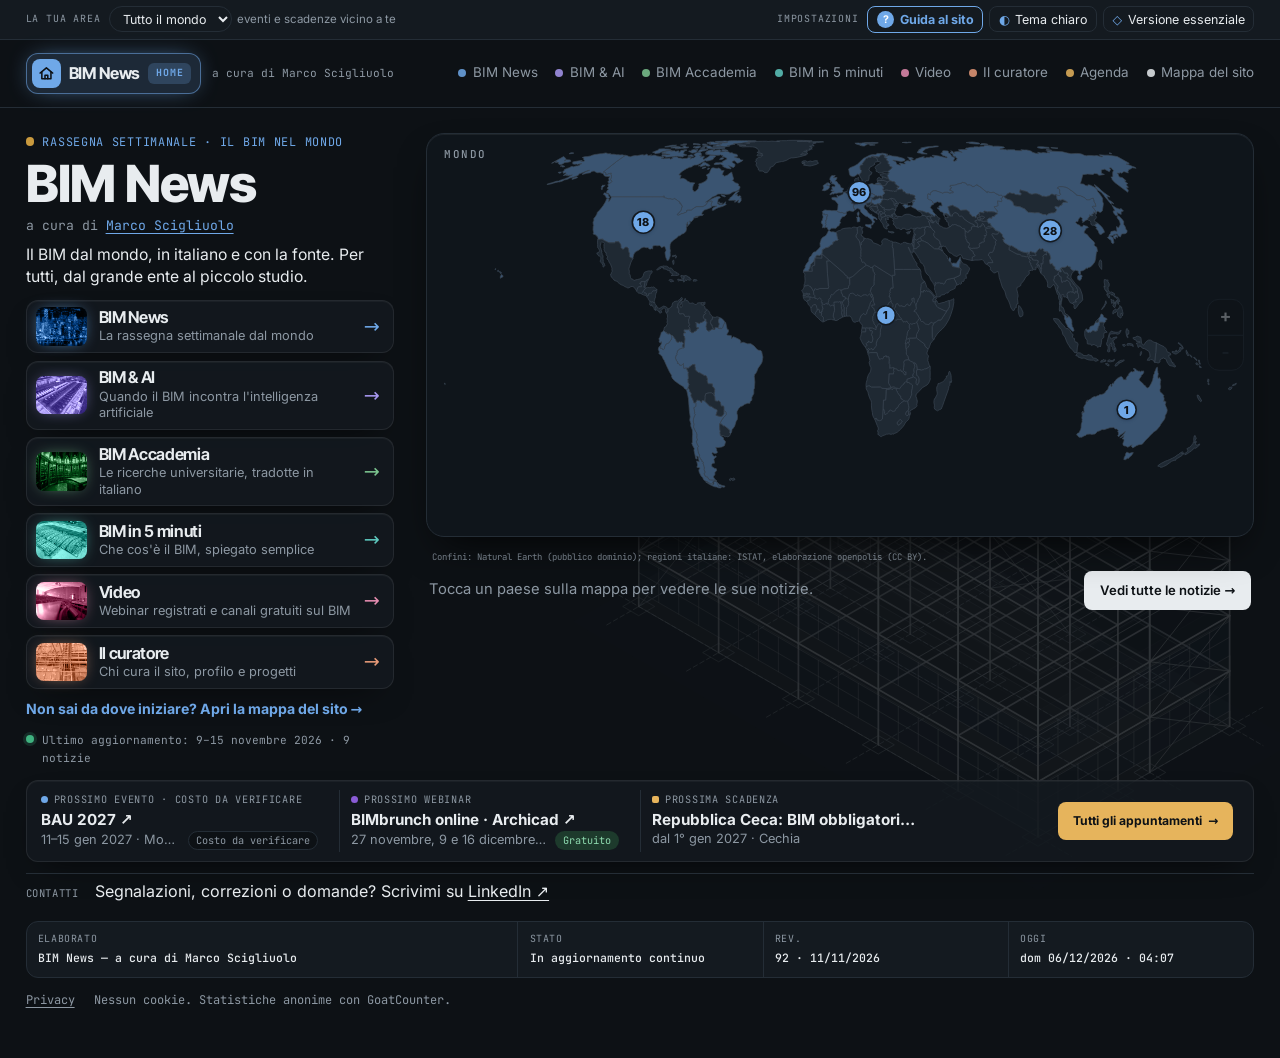
==== index.html @ 0d90768f "Il curatore: illustrazioni delle schede ridisegnate come disegni tecnici a tratto Co-Authored-By: Cl" ====
<!DOCTYPE html>
<html lang="it">
<head>
<meta charset="utf-8">
<meta name="viewport" content="width=device-width, initial-scale=1, viewport-fit=cover">
<title>BIM News · Un sito a cura di Marco Scigliuolo</title>
<meta name="description" content="BIM News: le novità sul BIM dall'Alto Adige al resto del mondo, ogni settimana, con sintesi in italiano e link alle fonti. Mappa, filtri, archivio per mese, BIM in 5 minuti e timeline delle norme. A cura di Marco Scigliuolo.">
<meta name="color-scheme" content="dark light">
<link rel="icon" href="data:image/svg+xml,%3Csvg xmlns='http://www.w3.org/2000/svg' viewBox='0 0 32 32'%3E%3Ccircle cx='16' cy='16' r='14' fill='none' stroke='%232f6db5' stroke-width='3'/%3E%3Ctext x='16' y='22' font-family='Arial' font-weight='700' font-size='16' text-anchor='middle' fill='%232f6db5'%3EM%3C/text%3E%3C/svg%3E">
<script>(function(){try{document.documentElement.dataset.theme=localStorage.getItem("tema-2026")||"dark"}catch(e){document.documentElement.dataset.theme="dark"}})();</script>
<script>/* versione essenziale decisa subito, prima di scaricare font e illustrazioni */(function(){try{var m=localStorage.getItem("versione"),c=navigator.connection,a=matchMedia("(prefers-reduced-motion: reduce)").matches||(c&&(c.saveData||/(^|-)2g$/.test(c.effectiveType||"")));if(m?m==="essenziale":a)document.documentElement.classList.add("lite")}catch(e){}})();</script>
<style>
@font-face{font-family:"Atkinson Hyperlegible Next";src:url("fonts/atkinson-next-latin.woff2") format("woff2");font-style:normal;font-weight:200 800;font-display:swap;unicode-range:U+0000-00FF, U+0131, U+0152-0153, U+02BB-02BC, U+02C6, U+02DA, U+02DC, U+0304, U+0308, U+0329, U+2000-206F, U+20AC, U+2122, U+2191, U+2193, U+2212, U+2215, U+FEFF, U+FFFD}
@font-face{font-family:"Atkinson Hyperlegible Next";src:url("fonts/atkinson-next-latin-ext.woff2") format("woff2");font-style:normal;font-weight:200 800;font-display:swap;unicode-range:U+0100-02BA, U+02BD-02C5, U+02C7-02CC, U+02CE-02D7, U+02DD-02FF, U+0304, U+0308, U+0329, U+1D00-1DBF, U+1E00-1E9F, U+1EF2-1EFF, U+2020, U+20A0-20AB, U+20AD-20C0, U+2113, U+2C60-2C7F, U+A720-A7FF}
@font-face{font-family:"Atkinson Hyperlegible Next";src:url("fonts/atkinson-next-italic-latin.woff2") format("woff2");font-style:italic;font-weight:200 800;font-display:swap;unicode-range:U+0000-00FF, U+0131, U+0152-0153, U+02BB-02BC, U+02C6, U+02DA, U+02DC, U+0304, U+0308, U+0329, U+2000-206F, U+20AC, U+2122, U+2191, U+2193, U+2212, U+2215, U+FEFF, U+FFFD}
@font-face{font-family:"Atkinson Hyperlegible Next";src:url("fonts/atkinson-next-italic-latin-ext.woff2") format("woff2");font-style:italic;font-weight:200 800;font-display:swap;unicode-range:U+0100-02BA, U+02BD-02C5, U+02C7-02CC, U+02CE-02D7, U+02DD-02FF, U+0304, U+0308, U+0329, U+1D00-1DBF, U+1E00-1E9F, U+1EF2-1EFF, U+2020, U+20A0-20AB, U+20AD-20C0, U+2113, U+2C60-2C7F, U+A720-A7FF}
@font-face{font-family:"Atkinson Hyperlegible Mono";src:url("fonts/atkinson-mono-latin.woff2") format("woff2");font-style:normal;font-weight:200 800;font-display:swap;unicode-range:U+0000-00FF, U+0131, U+0152-0153, U+02BB-02BC, U+02C6, U+02DA, U+02DC, U+0304, U+0308, U+0329, U+2000-206F, U+20AC, U+2122, U+2191, U+2193, U+2212, U+2215, U+FEFF, U+FFFD}
@font-face{font-family:"Atkinson Hyperlegible Mono";src:url("fonts/atkinson-mono-latin-ext.woff2") format("woff2");font-style:normal;font-weight:200 800;font-display:swap;unicode-range:U+0100-02BA, U+02BD-02C5, U+02C7-02CC, U+02CE-02D7, U+02DD-02FF, U+0304, U+0308, U+0329, U+1D00-1DBF, U+1E00-1E9F, U+1EF2-1EFF, U+2020, U+20A0-20AB, U+20AD-20C0, U+2113, U+2C60-2C7F, U+A720-A7FF}
/* Layout: BIM News, rassegna a cura di Marco Scigliuolo, su griglia di progetto; sezioni ad assi A–D come in tavola; WIP come fasi di commessa; BIM News come vetrina filtrabile; chiusura a cartiglio */
:root{
  --bg:#f2f4f7; --surface:#fbfcfd; --ink:#1b2130; --muted:#5b6577; --line:#d4dae3;
  --accent:#2f6db5; --accent-soft:#e3ecf7; --mark:#e8b23a; --mark-ink:#1b2130;
  --c-a:#4a6385; --c-a-s:#e6ebf2; --c-b:#b06f12; --c-b-s:#f8eedb; --c-c:#1f8a83; --c-c-s:#dcf0ee;
  --c-d:#2f6db5; --c-d-s:#e3ecf7; --c-e:#845a8a; --c-e-s:#f1e8f2; --c-f:#4b5563; --c-f-s:#e9ecf0;
  --hot:#d0543c; --cold:#2f7bd1; --elec:#d99a00;
  --dot:#c9d0d9; --sea:#eaeef3; --land:#fbfcfd; --land-off:#eef1f5; --border:#98a3b3;
  --display:"Atkinson Hyperlegible Next",system-ui,sans-serif;
  --body:"Atkinson Hyperlegible Next",system-ui,sans-serif;
  --mono:ui-monospace,"SF Mono","Cascadia Mono",Menlo,Consolas,monospace;
}
:root[data-theme="dark"]{--bg:#0f131a;--surface:#161b24;--ink:#e7ebf1;--muted:#9aa4b5;--line:#29313e;--accent:#7fb0ec;--accent-soft:#1c2a3d;--mark:#e8b23a;--mark-ink:#1b2130;--c-a:#9bb2d1;--c-a-s:#1e2633;--c-b:#f0b955;--c-b-s:#33281a;--c-c:#5cc8bf;--c-c-s:#15302e;--c-d:#7fb0ec;--c-d-s:#1c2a3d;--c-e:#c9a0cf;--c-e-s:#2c2030;--c-f:#b5bdc9;--c-f-s:#1f242c;--hot:#ff7a62;--cold:#6aa8ff;--elec:#ffc533;--dot:#2a323f;--sea:#0b0f15;--land:#1a202b;--land-off:#131820;--border:#4d5a6c;color-scheme:dark}
@media (monochrome){:root{--bg:#fff;--surface:#fff;--ink:#000;--muted:#333;--line:#777;--accent:#000;--accent-soft:#fff;--mark:#fff;--mark-ink:#000;--c-a:#000;--c-b:#000;--c-c:#000;--c-d:#000;--c-e:#000;--c-f:#000;--c-a-s:#fff;--c-b-s:#fff;--c-c-s:#fff;--c-d-s:#fff;--c-e-s:#fff;--c-f-s:#fff;--hot:#000;--cold:#000;--elec:#000;--sea:#fff;--land:#fff;--land-off:#fff;--border:#000}}

*{box-sizing:border-box}
body{background:var(--bg);color:var(--ink);font-family:var(--body);font-size:1.1rem;line-height:1.6}
.wrap{max-width:112rem;margin:0 auto;padding-left:max(16px,2vw,env(safe-area-inset-left,0px));padding-right:max(16px,2vw,env(safe-area-inset-right,0px))}
a{color:var(--accent);text-underline-offset:3px}
:focus-visible{outline:2px solid var(--accent);outline-offset:3px}
.label{font-family:var(--mono);font-size:.72rem;letter-spacing:.08em;text-transform:uppercase;color:var(--muted)}
.ex{font-family:var(--mono);font-size:.64rem;letter-spacing:.06em;text-transform:uppercase;border:1px dashed var(--muted);color:var(--muted);padding:.05rem .35rem;white-space:nowrap}

/* barra */
.top{border-bottom:1px solid var(--line)}
.top .wrap{display:flex;flex-wrap:wrap;gap:.6rem 1.4rem;align-items:center;justify-content:space-between;padding-block:.8rem}
.brand{font-family:var(--display);font-weight:700;font-stretch:80%;font-size:1.05rem;color:var(--ink);text-decoration:none}
.top nav{display:flex;flex-wrap:wrap;gap:.3rem 1.1rem}
.top nav a{font-family:var(--mono);font-size:.78rem;color:var(--muted);text-decoration:none}
.top nav a b{color:var(--accent);font-weight:500;margin-right:.3em}
.top nav a:hover{color:var(--accent)}
.util{background:var(--surface);border-bottom:1px solid var(--line)}
.util .wrap{display:flex;justify-content:flex-end;padding-block:.35rem}
.settings{display:flex;flex-wrap:wrap;align-items:center;gap:.35rem}
.set-lab{font-family:var(--mono);font-size:.62rem;letter-spacing:.08em;text-transform:uppercase;color:var(--muted);margin-right:.2rem}
.set{font-family:var(--mono);font-size:.72rem;background:var(--surface);border:1px solid var(--line);color:var(--ink);padding:.28rem .55rem;cursor:pointer;display:inline-flex;gap:.35rem;align-items:center}
.set:hover{border-color:var(--accent)}
.set .ico{color:var(--accent)}
.set[aria-pressed="true"]{background:var(--accent);color:var(--on-accent);border-color:var(--accent)}
.set[aria-pressed="true"] .ico{color:var(--mark)}
@media (max-width:640px){.util .wrap{justify-content:flex-start}.set-lab{display:none}.set{font-size:.68rem;padding:.25rem .45rem}}
/* versione essenziale: stesso contenuto, meno "vestito" */
.lite{--display:system-ui,-apple-system,"Segoe UI",Roboto,Arial,sans-serif;--body:Georgia,"Times New Roman",serif}
.lite *,.lite *::before,.lite *::after{animation:none!important;transition:none!important}
.lite .art:hover{transform:none}
.lite .world svg,.lite .b5-fig{display:none}
.lite .stamp{transform:none}
.lite h1,.lite h2,.lite .hero h1{font-stretch:normal;letter-spacing:0}


/* apertura */
.hero{padding-block:3.4rem 3rem;display:grid;grid-template-columns:minmax(0,1fr);gap:2rem}
.hero-text{max-width:40rem}
.hero-text{display:grid;gap:1.3rem;align-content:center;min-width:0}
.hero .role{font-family:var(--mono);font-size:.78rem;letter-spacing:.08em;text-transform:uppercase;color:var(--accent)}
.hero h1{font-family:var(--display);font-stretch:66%;font-weight:850;font-size:clamp(3rem,9vw,6rem);line-height:.9;margin:0;letter-spacing:-.01em}
.hero p{max-width:34rem;margin:0;font-size:1.2rem}
.hero .stamp{justify-self:start}
/* edificio sullo sfondo: si costruisce mentre esplori il sito */
.bg-build{position:fixed;right:-2vw;bottom:0;width:min(58vw,860px);height:94vh;z-index:0;pointer-events:none;opacity:.27;overflow:visible}
.util,.top,main,footer{position:relative;z-index:1}
/* edificio di sfondo: acciaio, involucro e impianti, dal basso verso l'alto */
.bg-build path{fill:none;stroke-linecap:round;stroke-linejoin:round;stroke-opacity:var(--o,1)}
.bg-build path[pathLength]{stroke-dasharray:1;stroke-dashoffset:1}
.bg-build .gr{fill:var(--ink);fill-opacity:.05;stroke:none;opacity:0}
.bg-build .g{stroke:var(--muted);stroke-width:.5;stroke-dasharray:3 2}
.bg-build .f{stroke:var(--muted);stroke-width:.6}
.bg-build .sl{fill:var(--ink);fill-opacity:calc(.05*var(--o,1));stroke:none;opacity:0}
.bg-build .s{stroke:var(--ink);stroke-width:1.1}
.bg-build .j{stroke:var(--ink);stroke-width:.5}
.bg-build .b{stroke:var(--ink);stroke-width:.55}
.bg-build .w{fill:var(--ink);fill-opacity:calc(.1*var(--o,1));stroke:var(--ink);stroke-width:.3;opacity:0}
.bg-build .v{fill:var(--cold);fill-opacity:calc(.09*var(--o,1));stroke:none;opacity:0}
.bg-build .bk{fill:var(--cold);fill-opacity:.04;stroke:var(--muted);stroke-width:.3;opacity:0}
.bg-build .m{stroke:var(--ink);stroke-width:.3}
.bg-build .k{fill:var(--muted);fill-opacity:calc(.1*var(--o,1));stroke:var(--ink);stroke-width:.4;opacity:0}
.bg-build .p{fill:var(--ink);fill-opacity:.03;stroke:var(--muted);stroke-width:.3;opacity:0}
.bg-build .t{stroke:var(--ink);stroke-width:.6}
.bg-build .d{stroke:var(--c-c);stroke-width:.8}
.bg-build .r{stroke:var(--c-e);stroke-width:.7}
.bg-build .h{stroke:var(--hot);stroke-width:1.3}
.bg-build .c{stroke:var(--cold);stroke-width:1.3}
.bg-build .e{stroke:var(--elec);stroke-width:1}
.bg-build .a{stroke:var(--ink);stroke-width:.8}
.bg-build .pv{fill:var(--cold);fill-opacity:.3;stroke:var(--ink);stroke-width:.3;opacity:0}
@media (max-width:760px){.bg-build{width:120vw;right:-30vw;height:70vh;opacity:.16}}

.stamp{border:2px solid var(--mark-ink);background:var(--mark);color:var(--mark-ink);padding:.6rem .8rem;transform:rotate(-4deg);font-family:var(--display);font-stretch:75%;font-weight:800;line-height:1.05;text-align:center;text-transform:uppercase;align-self:center}
.stamp small{display:block;font-family:var(--mono);font-weight:400;font-size:.62rem;letter-spacing:.08em;margin-top:.3rem}
.stamp span{font-size:1.4rem}

/* sezioni ad assi */
section{padding-block:3rem;display:grid;grid-template-columns:minmax(0,1fr);gap:1.2rem 2rem}
.axis{display:flex;flex-direction:column;align-items:center;gap:.5rem}
.axis b{width:2.6rem;height:2.6rem;border:1.5px solid var(--accent);border-radius:50%;display:grid;place-items:center;font-family:var(--display);font-weight:700;font-size:1.1rem;color:var(--accent)}
.axis i{flex:1;width:0;border-left:1px dashed var(--line);min-height:2rem}
.content{min-width:0;display:grid;gap:1.3rem}
h2{font-family:var(--display);font-stretch:72%;font-weight:800;font-size:clamp(1.8rem,4.2vw,2.6rem);line-height:1;margin:0;text-wrap:balance}
.lead{max-width:38rem;margin:0;color:var(--muted)}
.prose{max-width:38rem}.prose p{margin:0 0 1rem}

/* work in progress: fasi */
.wip{display:grid;grid-template-columns:repeat(2,minmax(0,1fr));gap:1rem}
.job{border:1px solid var(--line);background:var(--surface);padding:1.1rem 1.2rem;display:grid;gap:.55rem;align-content:start;min-width:0}
.job h3{margin:0;font-family:var(--display);font-stretch:82%;font-weight:700;font-size:1.2rem;line-height:1.2;text-wrap:balance}
.job p{margin:0;font-size:.98rem;color:var(--muted)}
.phases{list-style:none;margin:.3rem 0 0;padding:0;display:grid;grid-template-columns:repeat(4,minmax(0,1fr));gap:3px}
.phases li{font-family:var(--mono);font-size:.62rem;letter-spacing:.04em;text-transform:uppercase;color:var(--muted);border-top:4px solid var(--line);padding-top:.3rem}
.phases li.done{border-color:var(--accent);color:var(--ink)}
.phases li.now{border-color:var(--mark);color:var(--ink);font-weight:700}
.phases li.now::after{content:" ◂"}

/* BIM News: ricerca */
.finder{display:grid;gap:.8rem;border:1px solid var(--line);padding:1rem;background:var(--surface)}
.finder .row{display:flex;flex-wrap:wrap;gap:.6rem;align-items:end}
.field{display:grid;gap:.25rem;min-width:0}
.field.grow{flex:1 1 16rem}
.field label{font-family:var(--mono);font-size:.68rem;letter-spacing:.06em;text-transform:uppercase;color:var(--muted)}
input[type=search],select{font:inherit;font-size:1rem;color:var(--ink);background:var(--bg);border:1px solid var(--line);padding:.5rem .6rem;border-radius:0;width:100%}
input[type=search]:focus,select:focus{border-color:var(--accent);outline:none;box-shadow:0 0 0 2px var(--accent-soft)}
.chips{display:flex;flex-wrap:wrap;gap:.4rem}
.chip{font-family:var(--mono);font-size:.74rem;border:1px solid var(--line);background:var(--bg);color:var(--ink);padding:.3rem .6rem;cursor:pointer}
.chip[aria-pressed="true"]{background:var(--accent);color:var(--on-accent);border-color:var(--accent)}
.status-line{display:flex;flex-wrap:wrap;justify-content:space-between;gap:.5rem;font-family:var(--mono);font-size:.75rem;color:var(--muted)}
.reset{font-family:var(--mono);font-size:.75rem;background:none;border:0;color:var(--accent);text-decoration:underline;cursor:pointer;padding:0}

/* BIM News: vetrina */
.grid{display:grid;grid-template-columns:repeat(3,minmax(0,1fr));gap:1rem}
.art{border:1px solid var(--line);background:var(--surface);display:grid;grid-template-rows:auto 1fr auto;min-width:0;text-decoration:none;color:inherit;transition:border-color .15s,transform .15s}
.art:hover{border-color:var(--accent);transform:translateY(-2px)}
.art .num{display:flex;justify-content:space-between;align-items:center;padding:.6rem .9rem;border-bottom:1px solid var(--line);font-family:var(--mono);font-size:.72rem;color:var(--muted)}
.art .num b{font-family:var(--display);font-stretch:70%;font-weight:800;font-size:1.5rem;color:var(--accent);line-height:1}
.art .body{padding:.9rem;display:grid;gap:.45rem;align-content:start}
.art h3{margin:0;font-family:var(--display);font-stretch:84%;font-weight:700;font-size:1.12rem;line-height:1.22;text-wrap:balance}
.art p{margin:0;font-size:.96rem;color:var(--muted)}
.art .foot{display:flex;flex-wrap:wrap;gap:.35rem;padding:0 .9rem .9rem}
.tag{font-family:var(--mono);font-size:.66rem;background:var(--accent-soft);color:var(--ink);padding:.12rem .4rem}
mark{background:var(--mark);color:var(--mark-ink);padding:0 .1em}
.empty{border:1px dashed var(--line);padding:1.4rem;text-align:center;color:var(--muted)}

/* lettore articolo */
.reader{--accent:var(--c-d);--accent-soft:var(--c-d-s);position:fixed;inset:0;background:var(--bg);overflow-y:auto;z-index:20;padding-top:env(safe-area-inset-top,0px);padding-bottom:env(safe-area-inset-bottom,0px)}
.reader .wrap{max-width:42rem;padding-block:1.6rem 4rem}
.reader .back{font-family:var(--mono);font-size:.8rem;background:none;border:1px solid var(--line);color:var(--ink);padding:.35rem .7rem;cursor:pointer}
.reader h1{font-family:var(--display);font-stretch:72%;font-weight:800;font-size:clamp(2rem,6vw,3rem);line-height:1.02;margin:1.4rem 0 .8rem;text-wrap:balance}
.reader .meta{display:flex;flex-wrap:wrap;gap:.5rem;align-items:center;margin-bottom:1.6rem}
.reader p{margin:0 0 1rem}
.reader .src{border-top:1px solid var(--line);padding-top:1rem;margin-top:2rem;font-size:.95rem;color:var(--muted)}


/* mappa */
.world{margin:0;display:grid;gap:.8rem}
.world svg{width:100%;height:auto;display:block;max-width:100%}
.map-wrap{position:relative;border:1px solid var(--line);background:var(--sea);overflow:hidden}
#map{width:100%;height:auto;display:block}
.ctry{fill:var(--land);stroke:var(--border);stroke-width:.7;vector-effect:non-scaling-stroke;stroke-linejoin:round;cursor:pointer;transition:fill .2s}
.ctry.has{fill:var(--accent-soft)}
.ctry:hover{fill:var(--accent-soft);stroke:var(--accent)}
.zoomed .ctry:not(.inc){fill:var(--land-off);stroke:var(--line)}
.ctry.inc{fill:var(--land)}
.ctry.inc.has{fill:var(--accent-soft)}
.ctry.sel,.ctry.sel.inc,.ctry.sel.inc.has,.ctry.sel:hover{fill:var(--accent);stroke:var(--accent)}
.rgc{display:none}
#map.sub .rgc.on{display:inline}
#map.sub .ctry.sel{fill:none;stroke:none}
.rg{fill:var(--land);stroke:var(--border);stroke-width:.6;vector-effect:non-scaling-stroke;stroke-linejoin:round;cursor:pointer;transition:fill .2s}
.rg.has{fill:var(--accent-soft);stroke:var(--accent)}
.rg:hover{fill:var(--accent-soft);stroke:var(--accent)}
.rg.sel,.rg.sel:hover{fill:var(--accent);stroke:var(--accent)}
#map.reg .rg:not(.sel){fill:var(--land-off)}
.rg-list{display:flex;flex-wrap:wrap;gap:.35rem;align-items:center}
.rg-list[hidden]{display:none}
.map-credit{font-family:var(--mono);font-size:.62rem;color:var(--muted)}
.rg-list .f-lab{margin-right:.2rem}
.rg-list button{font-family:var(--mono);font-size:.7rem;background:var(--surface);border:1px solid var(--line);color:var(--ink);padding:.25rem .55rem;cursor:pointer}
.rg-list button:hover{border-color:var(--accent);color:var(--accent)}
.rg-list button[aria-pressed="true"]{background:var(--accent);color:var(--on-accent);border-color:var(--accent)}
.rg-list button span{color:var(--muted);margin-left:.25rem}
.map-zoom{position:absolute;right:.6rem;top:50%;transform:translateY(-50%);display:grid;border:1px solid var(--line);background:var(--bg);opacity:.35;transition:opacity .2s}
.map-wrap:hover .map-zoom,.map-zoom:focus-within{opacity:1}
@media (hover:none){.map-zoom{opacity:1}}
.map-zoom button{width:2.2rem;height:2.2rem;font:600 1.15rem/1 var(--mono);background:none;border:0;color:var(--ink);cursor:pointer}
.map-zoom button+button{border-top:1px solid var(--line)}
.map-zoom button:hover:not(:disabled){background:var(--accent-soft);color:var(--accent)}
.map-zoom button:disabled{color:var(--line);cursor:default}
.map-tip{position:absolute;inset:auto 0 0 0;margin:auto;width:max-content;max-width:90%;bottom:.8rem;font-family:var(--mono);font-size:.74rem;background:var(--accent);color:var(--on-accent);padding:.35rem .7rem;opacity:0;transition:opacity .25s;pointer-events:none}
.map-tip.show{opacity:.9}
.map-hud{position:absolute;left:.6rem;top:.6rem;right:.6rem;display:flex;flex-wrap:wrap;gap:.4rem;align-items:center;pointer-events:none}
.map-hud>*{pointer-events:auto}
.map-where{font-family:var(--display);font-stretch:78%;font-weight:800;font-size:1.05rem;text-transform:uppercase;letter-spacing:.03em;background:var(--bg);padding:.15rem .5rem;border:1px solid var(--line)}
.map-hover{font-family:var(--mono);font-size:.72rem;color:var(--muted)}
.map-back{font-family:var(--mono);font-size:.74rem;background:var(--accent);color:var(--on-accent);border:0;padding:.3rem .6rem;cursor:pointer}
.regions{display:flex;flex-wrap:wrap;gap:.4rem}
.reg{font-family:var(--mono);font-size:.76rem;border:1px solid var(--line);background:var(--surface);color:var(--ink);padding:.35rem .65rem;cursor:pointer;display:inline-flex;gap:.45rem;align-items:center}
.reg span{color:var(--muted);font-variant-numeric:tabular-nums}
.reg[aria-pressed="true"]{background:var(--accent);border-color:var(--accent);color:var(--bg)}
.reg[aria-pressed="true"] span{color:var(--bg)}
.reg:disabled{opacity:.45;cursor:default}
.place{font-family:var(--mono);font-size:.66rem;color:var(--accent);text-transform:uppercase;letter-spacing:.05em}


.news-tabs{display:flex;flex-wrap:wrap;gap:0;border-bottom:2px solid var(--line)}
.news-tabs a{font-family:var(--mono);font-size:.82rem;color:var(--muted);text-decoration:none;padding:.55rem 1rem;border:1px solid var(--line);border-bottom:0;margin-right:-1px;background:var(--surface)}
.news-tabs a:hover{color:var(--accent)}
.news-tabs a[aria-current="page"]{background:var(--accent);color:var(--on-accent);border-color:var(--accent)}
.ai-intro{border-left:4px solid var(--accent);background:var(--surface);padding:1.1rem 1.3rem;display:grid;gap:.6rem;max-width:52rem}
.ai-intro[hidden]{display:none}
.latest[hidden]{display:none}
:root.ai-view #bim-news .content>.lead{display:none}
.ai-intro h3{margin:0;font-family:var(--display);font-stretch:80%;font-weight:750;font-size:clamp(1.4rem,3vw,1.9rem);line-height:1.1;text-wrap:balance}
.ai-intro p{margin:0;font-size:1.05rem}
.ai-intro .ai-crit{font-size:.92rem;color:var(--muted)}
.langnote{display:grid;gap:1rem;border:1px solid var(--line);padding:.8rem 1rem;background:var(--surface)}
.langnote p{margin:0;font-size:.92rem;color:var(--muted)}
.langnote strong{color:var(--ink);font-family:var(--display);font-stretch:85%}
.memo{font-size:.82rem;color:var(--muted);border-left:2px dashed var(--line);padding:.2rem 0 .2rem .6rem;margin:.3rem 0 .5rem}
.memo .label{margin-right:.3rem}
.src-btn{display:inline-block;font-family:var(--mono);font-size:.85rem;background:var(--accent);color:var(--on-accent);padding:.6rem 1rem;text-decoration:none;margin-top:.4rem}
.src-btn:hover{background:var(--accent-2)}


.interests{display:flex;flex-wrap:wrap;gap:1rem 2.4rem}
.interests div{display:grid;gap:.15rem}.interests p{margin:0;font-size:1rem;color:var(--muted)}
.notes-list{display:grid;border-top:1px solid var(--line)}
.refl{display:grid;grid-template-columns:6rem minmax(0,1fr) auto;gap:.4rem 1.2rem;align-items:start;padding-block:1rem;border-bottom:1px solid var(--line);text-decoration:none;color:inherit}
.refl:hover h3{color:var(--accent)}
.refl h3{margin:0;font-family:var(--display);font-stretch:84%;font-weight:700;font-size:1.15rem;line-height:1.2}
.refl p{margin:.25rem 0 0;font-size:.98rem;color:var(--muted)}
.refl-date{font-family:var(--mono);font-size:.7rem;color:var(--muted);padding-top:.25rem;text-transform:uppercase}
.li-badge{font-family:var(--mono);font-size:.66rem;border:1px solid var(--accent);color:var(--accent);padding:.1rem .4rem;white-space:nowrap}
@media (max-width:640px){.refl{grid-template-columns:minmax(0,1fr)}}


/* BIM in 5 minuti */
.b5-grid{display:grid;grid-template-columns:minmax(0,1fr) minmax(0,1fr);gap:1.6rem;align-items:center}
.b5-text p{margin:.4rem 0 0}
.b5-fig{margin:0;border:1px solid var(--line);background:var(--surface);padding:.8rem}
.b5-fig svg{width:100%;height:auto;display:block}
.b5-fig figcaption{font-size:.9rem;color:var(--muted);margin-top:.4rem;display:flex;flex-wrap:wrap;gap:.4rem;align-items:center}
.t-lab{font-family:var(--mono);font-size:12px;font-weight:700;fill:var(--accent);letter-spacing:.08em}
.t-small{font-family:var(--mono);font-size:11px;fill:var(--muted)}
.t-line{stroke:var(--ink);stroke-width:1.5;fill:none}
.t-obj{stroke:var(--ink);stroke-width:1.5;fill:var(--accent-soft)}
.t-card rect{fill:var(--bg);stroke:var(--accent);stroke-width:1.2}
.t-card text{font-family:var(--mono);font-size:11px;fill:var(--ink)}
.t-dash{stroke:var(--accent);stroke-width:1.2;stroke-dasharray:3 3;fill:none}
.b5-life ol{list-style:none;margin:.6rem 0 0;padding:0;display:grid;grid-template-columns:repeat(4,minmax(0,1fr));counter-reset:f}
.b5-life li{position:relative;padding:.9rem .9rem .9rem 0;border-top:3px solid var(--accent);display:grid;gap:.3rem;min-width:0}
.b5-life li+li{padding-left:.9rem;border-left:1px dashed var(--line)}
.b5-life b{font-family:var(--display);font-stretch:80%;font-weight:750;font-size:1.1rem}
.b5-life span{font-size:.95rem;color:var(--muted)}
.b5-cols{display:grid;grid-template-columns:minmax(0,1.2fr) minmax(0,1fr);gap:2rem}
.b5-list{margin:.6rem 0 0;padding:0;list-style:none;display:grid;gap:.7rem}
.b5-list li{font-size:1rem;color:var(--muted);padding-left:1rem;border-left:2px solid var(--line)}
.b5-list b{color:var(--ink)}
.b5-law{margin:.6rem 0 .4rem;font-size:1.02rem;border:1px solid var(--line);padding:.8rem 1rem;background:var(--surface)}
.b5-ref{margin:0;font-family:var(--mono);font-size:.72rem;color:var(--muted)}
.btn-next{justify-self:start;font-family:var(--mono);font-size:.82rem;color:var(--on-accent);background:var(--accent);padding:.6rem 1rem;text-decoration:none}
.btn-next:hover{background:var(--accent-2)}
@media (max-width:760px){.b5-grid,.b5-cols{grid-template-columns:minmax(0,1fr)}.b5-life ol{grid-template-columns:repeat(2,minmax(0,1fr))}.b5-life li:nth-child(3){padding-left:0;border-left:0}}
@media (max-width:420px){.b5-life ol{grid-template-columns:minmax(0,1fr)}.b5-life li{padding-left:0!important;border-left:0!important}}


/* un colore per sezione */
#chi-sono{--accent:var(--c-a);--accent-soft:var(--c-a-s)}
#wip{--accent:var(--c-b);--accent-soft:var(--c-b-s)}
#bim-5-minuti{--accent:var(--c-c);--accent-soft:var(--c-c-s)}
#bim-news{--accent:var(--c-d);--accent-soft:var(--c-d-s)}
#fuori{--accent:var(--c-e);--accent-soft:var(--c-e-s)}
#contatti{--accent:var(--c-f);--accent-soft:var(--c-f-s)}
section{border-top:3px solid var(--accent)}
section h2{color:var(--ink)}
section .axis b{background:var(--accent-soft)}
.top nav a[href="#chi-sono"] b{color:var(--c-a)}.top nav a[href="#wip"] b{color:var(--c-b)}.top nav a[href="#bim-5-minuti"] b{color:var(--c-c)}
.top nav a[href="#bim-news"] b{color:var(--c-d)}.top nav a[href="#fuori"] b{color:var(--c-e)}.top nav a[href="#contatti"] b{color:var(--c-f)}
.phases li.now{border-color:var(--accent)!important}


.week .wk-list{list-style:none;margin:.2rem 0 0;padding:0;display:grid;gap:.55rem}
.week .wk-list li{font-family:var(--display);font-stretch:86%;font-weight:650;font-size:1.02rem;line-height:1.25;display:grid;gap:.1rem}
.wk-open{font-family:var(--mono);font-size:.74rem;color:var(--accent)}
.news{border-top:1px solid var(--line);padding-block:1.2rem;display:grid;gap:.5rem}
.news h2{font-family:var(--display);font-stretch:80%;font-weight:750;font-size:1.35rem;line-height:1.15;margin:0}
.news p{margin:0}
.news-meta{display:flex;flex-wrap:wrap;gap:.45rem;align-items:center}
.news-src{display:flex;flex-wrap:wrap;gap:.4rem}
.reader .src-btn{margin-top:0}


/* pagine: home con anteprime, una sezione per pagina */
:root:not([data-view="home"]) .hero,:root:not([data-view="home"]) .previews{display:none}
:root[data-view="home"] main>section,:root[data-view="home"] .home-link{display:none}
:root[data-view="home"] #bim-news{display:grid}
:root[data-view="home"] #bim-news .content>h2{display:none}
.hero{padding-block:2.2rem 1.6rem}
.hero h1{font-size:clamp(2.8rem,8vw,5rem)}
.hero p a{color:inherit;text-decoration-color:var(--accent);text-underline-offset:3px}
.brand small{font-family:var(--mono);font-weight:400;font-stretch:normal;font-size:.7rem;color:var(--muted);margin-left:.4rem}
.previews{margin-top:2.4rem}
.pv-h{grid-column:1/-1;margin:0;font-size:1.35rem}
.subnav{display:flex;flex-wrap:wrap;gap:.35rem;border-bottom:1px solid var(--line);padding-bottom:.6rem}
.subnav a{font-family:var(--mono);font-size:.76rem;color:var(--muted);text-decoration:none;border:1px solid var(--line);background:var(--surface);padding:.35rem .7rem}
.subnav a:hover{color:var(--accent);border-color:var(--accent)}
.subnav a[aria-current="page"]{background:var(--accent);color:var(--on-accent);border-color:var(--accent)}
.sub{display:none;gap:1.1rem;min-width:0}
:root:not([data-sub]) .sub,:root[data-sub="profilo"] #profilo,:root[data-sub="portfolio"] #portfolio,:root[data-sub="studio"] #studio,:root[data-sub="proposte"] #proposte,:root[data-sub="wip"] #wip,:root[data-sub="fuori"] #fuori,:root[data-sub="libri"] #libri{display:grid}
.st-list{display:grid;gap:.6rem}
.book{display:grid;grid-template-columns:minmax(0,1fr);gap:1rem 1.2rem;margin:.8rem 0 .4rem;padding:1rem 0 .4rem;border-top:1px solid var(--line)}
.book-body{display:grid;gap:.5rem;min-width:0}
.book-body h5{margin:0;font-family:var(--display);font-stretch:80%;font-weight:760;font-size:1.45rem;line-height:1.1}
.book-body h6{margin:.4rem 0 0;font-family:var(--display);font-stretch:85%;font-weight:720;font-size:1.05rem}
.book-body p{margin:0;font-size:1rem;color:var(--ink)}
.book-list{margin:0;padding-left:1.1rem;display:grid;gap:.15rem;font-size:.98rem}
.book-list span{font-family:var(--mono);font-size:.72rem;color:var(--muted)}
.tl-links a.buy{background:var(--accent)}
.poem{margin:.2rem 0 0;padding:.9rem 1.1rem;border-left:3px solid var(--accent);background:var(--bg);white-space:pre-line;font-size:1.02rem;line-height:1.55;font-style:italic;color:var(--ink)}
.poem b{display:block;font-style:normal;font-family:var(--display);font-stretch:85%;font-weight:720;margin-bottom:.3rem}
.poem small{display:block;font-style:normal;font-family:var(--mono);font-size:.7rem;color:var(--muted);margin-top:.4rem}
.book-body .book-sub{font-family:var(--mono);font-size:.74rem;color:var(--muted)}
.st-item.acc{position:relative}
.acc-head{cursor:pointer;padding-right:2.6rem}
.acc-tri{position:absolute;top:.7rem;right:.7rem;width:2rem;height:2rem;display:grid;place-items:center;border:1px solid var(--line);background:var(--bg);color:var(--accent);cursor:pointer;padding:0}
.acc-tri svg{width:.8rem;height:.8rem;transition:transform .2s}
.acc-tri[aria-expanded="true"] svg{transform:rotate(90deg)}
.acc-tri:hover,.acc-tri:focus-visible{border-color:var(--accent)}
.acc-count{font-family:var(--mono);font-size:.72rem;color:var(--accent);margin-left:.4rem;white-space:nowrap}
.st-more{display:grid;grid-template-rows:0fr;transition:grid-template-rows .3s ease}
.st-more>div{overflow:hidden;min-width:0}
.st-item.open .st-more{grid-template-rows:1fr}
.book.acc{position:relative}
.book.acc .book-body>h5{cursor:pointer;padding-right:2.6rem}
.book.acc .acc-tri{top:.9rem;right:0}
.book.acc:not(.open) .book-body>:not(.f-lab):not(h5):not(.book-sub){display:none}
@media (prefers-reduced-motion:reduce){.st-more,.acc-tri svg{transition:none}}
.st-item{display:grid;grid-template-columns:2.6rem minmax(0,1fr);gap:.2rem .8rem;background:var(--surface);border:1px solid var(--line);padding:.8rem 1rem}
.st-n{font-family:var(--display);font-stretch:70%;font-weight:800;font-size:1.6rem;line-height:1;color:var(--accent)}
.st-item h4{margin:0;font-family:var(--display);font-stretch:84%;font-weight:720;font-size:1.12rem;line-height:1.2}
.st-item p{margin:.25rem 0 0;font-size:.98rem;color:var(--muted)}
.st-item .st-wip{font-family:var(--mono);font-size:.74rem;display:flex;gap:.5rem;align-items:center}
.sub-h{margin:0;font-family:var(--display);font-stretch:80%;font-weight:750;font-size:1.5rem;line-height:1.1}
main>section{display:none}
:root[data-view="video"] #video,:root[data-view="bim-accademia"] #bim-accademia,:root[data-view="agenda"] #agenda,:root[data-view="mappa"] #mappa,:root[data-view="chi-sono"] #chi-sono,:root[data-view="wip"] #wip,:root[data-view="bim-5-minuti"] #bim-5-minuti,:root[data-view="bim-news"] #bim-news,:root[data-view="fuori"] #fuori,:root[data-view="contatti"] #contatti{display:grid}
:root:not([data-view]) main>section{display:grid}
:root:not([data-view]) .home-link{display:none}
.home-link{display:inline-block;margin-top:1.6rem;font-family:var(--mono);font-size:.78rem;color:var(--muted);text-decoration:none}
.home-link:hover{color:var(--ink)}
.top nav a[aria-current="page"]{color:var(--ink);text-decoration:underline;text-underline-offset:4px}
.previews{display:grid;grid-template-columns:repeat(3,minmax(0,1fr));gap:1rem;padding-bottom:3rem}
.pv{position:relative;display:grid;gap:.4rem;align-content:start;padding:1.1rem 1.2rem 1rem;background:var(--surface);border:1px solid var(--line);border-top:4px solid var(--accent);text-decoration:none;color:inherit;transition:transform .15s,border-color .15s}
.pv:hover{transform:translateY(-2px);border-color:var(--accent)}
.pv b{width:2rem;height:2rem;border:1.5px solid var(--accent);border-radius:50%;display:grid;place-items:center;font-family:var(--display);font-size:.95rem;color:var(--accent);background:var(--accent-soft)}
.pv h2{font-size:1.45rem}
.pv p{margin:0;font-size:.98rem;color:var(--muted)}
.pv span{font-family:var(--mono);font-size:.74rem;color:var(--accent);margin-top:.3rem}
@media (max-width:900px){.previews{grid-template-columns:repeat(2,minmax(0,1fr))}}
@media (max-width:560px){.previews{grid-template-columns:minmax(0,1fr)}}
.lite .pv:hover{transform:none}

/* BIM News: filtri a sinistra */
.news-layout{display:grid;grid-template-columns:15.5rem minmax(0,1fr);gap:1.6rem;align-items:start}
.filters{position:sticky;top:1rem;min-width:0}
.filters details{border:1px solid var(--line);background:var(--surface)}
.filters summary{font-family:var(--mono);font-size:.76rem;letter-spacing:.06em;text-transform:uppercase;padding:.7rem .9rem;cursor:pointer;list-style:none}
.filters summary::-webkit-details-marker{display:none}
.filters summary::after{content:" ▾";color:var(--accent)}
.filters details[open] summary::after{content:" ▴"}
.f-stack{display:grid;gap:1rem;padding:0 .9rem 1rem}
.f-row{display:grid;grid-template-columns:1fr 1fr;gap:.5rem}
.f-group{display:grid;gap:.4rem}
.f-lab{font-family:var(--mono);font-size:.66rem;letter-spacing:.08em;text-transform:uppercase;color:var(--muted)}
.filters .chips,.filters .regions{display:flex;flex-wrap:wrap;gap:.35rem}
.filters .status-line{flex-direction:column;align-items:flex-start;gap:.3rem}
.news-main{display:grid;gap:1.4rem;min-width:0}
.news-main .grid{grid-template-columns:repeat(2,minmax(0,1fr))}
.arch-h{font-family:var(--display);font-stretch:80%;font-weight:750;font-size:1.25rem;margin:.4rem 0 0}
.latest{border:2px solid var(--accent);background:var(--surface);padding:1.1rem 1.2rem;display:grid;gap:.9rem}
.lt-head{display:flex;flex-wrap:wrap;justify-content:space-between;align-items:baseline;gap:.4rem;border-bottom:1px solid var(--line);padding-bottom:.6rem}
.lt-date{font-family:var(--display);font-stretch:78%;font-weight:800;font-size:1.3rem}
.lt-item{display:grid;gap:.35rem}
.lt-item h3{margin:0;font-family:var(--display);font-stretch:82%;font-weight:720;font-size:1.15rem;line-height:1.2}
.lt-item p{margin:0;font-size:1rem;color:var(--muted)}
.latest .src-btn{font-size:.74rem;padding:.35rem .7rem}
@media (max-width:900px){.news-layout{grid-template-columns:minmax(0,1fr)}.filters{position:static}.news-main .grid{grid-template-columns:minmax(0,1fr)}}


.popular{display:grid;grid-template-columns:repeat(2,minmax(0,1fr));gap:1.6rem;border-top:1px solid var(--line);padding-top:1.2rem}
.pop-col{display:grid;gap:.6rem;align-content:start;min-width:0}
.rank{list-style:none;margin:0;padding:0;display:grid;gap:.1rem;counter-reset:r}
.rank li{counter-increment:r;display:grid;grid-template-columns:2rem minmax(0,1fr) auto;gap:.6rem;align-items:baseline;padding:.55rem 0;border-bottom:1px solid var(--line)}
.rank li::before{content:counter(r);font-family:var(--display);font-stretch:70%;font-weight:800;font-size:1.4rem;color:var(--accent);line-height:1}
.rank a{color:var(--ink);text-decoration:none;font-family:var(--display);font-stretch:86%;font-weight:650;font-size:1rem;line-height:1.25}
.rank a:hover{color:var(--accent)}
.rank .reads{font-family:var(--mono);font-size:.7rem;color:var(--muted);white-space:nowrap;font-variant-numeric:tabular-nums}
.rank-empty{font-size:.95rem;color:var(--muted);margin:0}
@media (max-width:900px){.popular{grid-template-columns:minmax(0,1fr)}}


/* timeline delle norme */
.tl-wrap{display:grid;gap:.8rem}
.tl-intro{margin:0;color:var(--muted);font-size:1rem;max-width:40rem}
.tl-filter{display:flex;flex-wrap:wrap;gap:.35rem}
.timeline{list-style:none;margin:.4rem 0 0;padding:0 0 0 1.4rem;border-left:2px solid var(--accent);display:grid;gap:.2rem}
.tl-item{position:relative}
.tl-item::before{content:"";position:absolute;left:calc(-1.4rem - 7px);top:1rem;width:12px;height:12px;border-radius:50%;background:var(--bg);border:2px solid var(--accent)}
.tl-item[data-k="Legge"]::before{border-radius:2px}
.tl-item.open::before{background:var(--accent)}
.tl-btn{all:unset;box-sizing:border-box;display:grid;grid-template-columns:7.5rem minmax(0,1fr) auto;gap:.3rem 1rem;align-items:baseline;width:100%;padding:.6rem .7rem;cursor:pointer;border:1px solid transparent}
.tl-btn:hover{background:var(--surface);border-color:var(--line)}
.tl-btn:focus-visible{outline:2px solid var(--accent);outline-offset:2px}
.tl-date{font-family:var(--mono);font-size:.78rem;color:var(--accent);font-variant-numeric:tabular-nums}
.tl-name{display:grid;gap:.1rem}
.tl-name b{font-family:var(--display);font-stretch:82%;font-weight:720;font-size:1.08rem;line-height:1.2}
.tl-name span{font-family:var(--mono);font-size:.72rem;color:var(--muted)}
.tl-kind{font-family:var(--mono);font-size:.64rem;text-transform:uppercase;letter-spacing:.06em;border:1px solid var(--line);padding:.05rem .35rem;color:var(--muted)}
.tl-det{margin:.2rem 0 .8rem .7rem;padding:1rem 1.1rem;background:var(--surface);border:1px solid var(--accent);display:grid;gap:.5rem;animation:tlz .25s ease-out}
@keyframes tlz{from{opacity:0;transform:scale(.97)}}
.tl-det .big{font-family:var(--display);font-stretch:70%;font-weight:850;font-size:2rem;line-height:1;color:var(--accent)}
.tl-det p{margin:0;font-size:1rem}
.tl-det ul{margin:0;padding-left:1.1rem;font-size:.96rem;color:var(--muted);display:grid;gap:.2rem}
.tl-links{display:flex;flex-wrap:wrap;gap:.4rem}
.tl-links a{font-family:var(--mono);font-size:.74rem;background:var(--accent);color:var(--on-accent);padding:.35rem .7rem;text-decoration:none}
.tl-links a:hover{background:var(--accent-2)}
@media (max-width:560px){.tl-btn{grid-template-columns:minmax(0,1fr) auto}.tl-date{grid-column:1/-1}}

.note-soon{margin:0;font-size:1rem;color:var(--muted);border-left:3px solid var(--accent);padding-left:.8rem}
.foot-links{display:flex;flex-wrap:wrap;gap:.4rem 1.2rem;margin-top:.8rem;font-family:var(--mono);font-size:.75rem;color:var(--muted)}
.foot-links a{color:var(--muted)}
body{margin:0}

/* archivio compatto */
.news-main .grid{grid-template-columns:repeat(3,minmax(0,1fr));gap:.7rem}
.week .num{padding:.5rem .75rem}
.week .num b{font-size:1.15rem}
.week .num span{font-size:.66rem}
.week{grid-template-rows:auto 1fr}
.week .wk-list{padding:.7rem .75rem .8rem;gap:.55rem;align-content:start}
.week .wk-list li{align-content:start}
.week .num{flex-wrap:wrap;gap:.2rem .6rem}
.week .wk-list li{font-size:.92rem}
.week .place{font-size:.6rem}
.wk-more{font-family:var(--mono)!important;font-size:.7rem!important;font-weight:400!important;color:var(--accent)}
.m-head{grid-column:1/-1;display:flex;justify-content:space-between;align-items:baseline;gap:.6rem;margin:1rem 0 0;padding-bottom:.3rem;border-bottom:2px solid var(--line);font-family:var(--display);font-stretch:80%;font-weight:750;font-size:1.2rem;line-height:1.1}
.m-head:first-child{margin-top:0}
.m-head span:first-child::first-letter{text-transform:uppercase}
.m-cnt{font-family:var(--mono);font-size:.7rem;font-weight:400;color:var(--muted)}
.m-nav{display:grid;gap:.35rem;margin:.1rem 0 .4rem}
.m-row{display:flex;flex-wrap:wrap;gap:.35rem}
.m-row+.m-row{padding-left:.6rem;border-left:2px solid var(--line)}
.m-nav button{font-family:var(--mono);font-size:.7rem;background:var(--surface);border:1px solid var(--line);color:var(--ink);padding:.28rem .55rem;cursor:pointer}
.m-nav button:hover{border-color:var(--accent);color:var(--accent)}
.m-nav button[aria-pressed="true"]{background:var(--accent);color:var(--on-accent);border-color:var(--accent)}
.m-nav button span{color:var(--muted);margin-left:.25rem}
.m-nav button[aria-pressed="true"] span{color:inherit;opacity:.75}
.arch-tag{font-family:var(--mono);font-size:.62rem;border:1px dashed var(--muted);color:var(--muted);padding:.08rem .35rem;white-space:nowrap}
.pager[hidden]{display:none}
.pager{display:flex;flex-wrap:wrap;align-items:center;justify-content:space-between;gap:.6rem;font-family:var(--mono);font-size:.76rem;color:var(--muted)}
.pager button{font:inherit;background:var(--surface);border:1px solid var(--line);color:var(--ink);padding:.4rem .8rem;cursor:pointer}
.pager button:hover:not(:disabled){border-color:var(--accent);color:var(--accent)}
.pager button:disabled{opacity:.4;cursor:default}
@media (max-width:1100px){.news-main .grid{grid-template-columns:repeat(2,minmax(0,1fr))}}
@media (max-width:560px){.news-main .grid{grid-template-columns:minmax(0,1fr)}}


/* pubblicazioni */
.pubs{display:grid;gap:.7rem;max-width:44rem}
.tools{list-style:none;margin:0;padding:0;display:grid;grid-template-columns:repeat(auto-fill,minmax(12rem,1fr));gap:.5rem}
.tools a{display:grid;grid-template-columns:1.6rem minmax(0,1fr);gap:.1rem .6rem;align-items:center;padding:.55rem .7rem;background:var(--surface);border:1px solid var(--line);text-decoration:none;color:var(--ink)}
.tools a:hover{border-color:var(--accent)}
.tools .ti{grid-row:span 2;width:1.6rem;height:1.6rem;display:grid;place-items:center}
.tools .ti{color:var(--accent)}
.tools .ti svg{width:100%;height:100%}
.tools b{font-family:var(--display);font-stretch:85%;font-weight:700;font-size:1rem;line-height:1.1}
.tools span.tc{font-family:var(--mono);font-size:.66rem;color:var(--muted)}
.cv-sum{margin:0;font-size:1.02rem;max-width:44rem}
.cv-h{margin:.6rem 0 0;font-family:var(--display);font-stretch:85%;font-weight:720;font-size:1.05rem}
.cv-chips{list-style:none;margin:0;padding:0;display:flex;flex-wrap:wrap;gap:.35rem}
.cv-chips li{font-family:var(--mono);font-size:.72rem;background:var(--accent-soft);color:var(--ink);padding:.25rem .55rem}
.cv-chips.soft li{background:none;border:1px solid var(--line);color:var(--muted)}
.cv-other{margin:0;padding-left:1.1rem;font-size:.95rem;color:var(--muted);display:grid;gap:.15rem}
.tl-item[data-k="Certificazione"]::before{border-radius:2px}
.tl-item[data-k="Formazione"]::before{background:var(--accent-soft)}
.tools-tm{margin:0;font-family:var(--mono);font-size:.66rem;color:var(--muted)}
.pubs-h{font-family:var(--display);font-stretch:80%;font-weight:750;font-size:1.3rem;margin:.6rem 0 0}
.pub{border:1px solid var(--line);border-left:4px solid var(--accent);background:var(--surface);padding:1rem 1.2rem;display:grid;gap:.45rem}
.pub-meta{display:flex;flex-wrap:wrap;gap:.5rem;align-items:center}
.pub h4{margin:0;font-family:var(--display);font-stretch:82%;font-weight:750;font-size:1.25rem;line-height:1.15;text-wrap:balance}
.pub p{margin:0;font-size:1rem}
.pub .pub-en{font-style:italic;color:var(--muted);font-size:.95rem}
.pub .pub-where{font-family:var(--mono);font-size:.74rem;color:var(--muted)}
.pub .src-btn{justify-self:start;margin-top:.3rem}

/* contatti e cartiglio */
.contact{display:flex;flex-wrap:wrap;gap:.8rem 1.6rem;align-items:center;font-family:var(--mono);font-size:.9rem}
footer{padding-block:1.6rem 3rem}
.foot-contact{display:flex;flex-wrap:wrap;align-items:baseline;gap:.3rem 1rem;border-top:1px solid var(--line);padding-top:1.2rem;margin-bottom:1rem}
.foot-contact p{margin:0;font-size:1rem}
.foot-contact a{color:var(--ink);text-underline-offset:3px}
.cartiglio{background:var(--surface);display:grid;grid-template-columns:2fr repeat(3,minmax(0,1fr));border:1px solid var(--line);font-family:var(--mono);font-size:.72rem}
.cartiglio div{padding:.55rem .7rem;border-left:1px solid var(--line);display:grid;gap:.15rem;min-width:0}
.cartiglio div:first-child{border-left:0}
.cartiglio span{color:var(--muted);text-transform:uppercase;letter-spacing:.06em;font-size:.62rem}
.cartiglio strong{font-weight:500;overflow-wrap:anywhere}

@media (max-width:900px){.grid{grid-template-columns:repeat(2,minmax(0,1fr))}}
@media (max-width:640px){
  section{grid-template-columns:minmax(0,1fr)}
  .axis{flex-direction:row}.axis i{border-left:0;border-top:1px dashed var(--line);min-height:0;width:auto}
  .grid,.wip{grid-template-columns:minmax(0,1fr)}
  .hero{grid-template-columns:minmax(0,1fr)}.stamp{justify-self:start}
  .cartiglio{grid-template-columns:1fr 1fr}.cartiglio div:nth-child(3){border-left:0}.cartiglio div:nth-child(n+3){border-top:1px solid var(--line)}
}
@media (prefers-reduced-motion:reduce){.art{transition:none}.art:hover{transform:none}}

/* ===== grafica 2026: chiara, arrotondata, con evidenziazione al passaggio ===== */
:root{color-scheme:light;
  --bg:#f3f7fb;--surface:#ffffff;--ink:#1e2a3e;--muted:#5b687c;--line:#dce5ef;
  --accent:#2a78cc;--accent-2:#1d5fa8;--accent-soft:#e5f0fb;--on-accent:#ffffff;--hi:#e9f3fd;
  --mark:#f3c35a;--mark-ink:#1e2a3e;
  --c-a:#3c75b9;--c-a-s:#e6eff9;--c-d:#2a78cc;--c-d-s:#e5f0fb;
  --sea:#eaf2fa;--land:#ffffff;--land-off:#f0f4f8;
  --r:16px;--r-s:11px;
  --shadow:0 1px 2px rgba(28,64,110,.05),0 3px 12px rgba(28,64,110,.05);
  --shadow-hi:0 10px 28px rgba(42,120,204,.16),0 2px 6px rgba(42,120,204,.08);
  --bn-a:#e3f0fd;--bn-b:#f8fbff;--bn-sun:#f6d27c;--bn-ring:#f0b955;--bn-tree:#9fd4b7;--bn-trunk:#8a9bb0;
  --bn-f1:#ffffff;--bn-f2:#d6e7f8;--bn-f3:#eef5fc;--bn-win:#a9cdf0;--bn-ground:#edf4fb;--bn-crane:#e2a43a}
:root[data-theme="dark"]{color-scheme:dark;
  --bg:#152131;--surface:#1c2b3e;--ink:#e6edf6;--muted:#a5b3c6;--line:#2c3e55;
  --accent:#7db7f2;--accent-2:#a6cdf6;--accent-soft:#223a56;--on-accent:#0f1c2c;--hi:#24405f;
  --c-d:#7db7f2;--c-d-s:#223a56;--sea:#1a2a3d;--land:#22344b;--land-off:#1d2d41;
  --shadow:0 1px 2px rgba(0,0,0,.2),0 3px 12px rgba(0,0,0,.18);--shadow-hi:0 10px 28px rgba(0,0,0,.35);
  --bn-a:#1f3550;--bn-b:#192a3f;--bn-sun:#c99a3e;--bn-ring:#c99a3e;--bn-tree:#4f8f72;--bn-trunk:#7d8ea4;
  --bn-f1:#2b405a;--bn-f2:#24384f;--bn-f3:#30475f;--bn-win:#4f80b3;--bn-ground:#1d3047;--bn-crane:#d39a3a}
/* angoli arrotondati */
.art,.st-item,.job,.finder,.ai-intro,.langnote,.map-wrap,.b5-fig,.b5-law,.empty,.filters details,.cartiglio,.poem,.reader .src{border-radius:var(--r)}
.st-item,.art,.job,.ai-intro{overflow:hidden}
.st-item{overflow:visible}
input[type=search],select{border-radius:var(--r-s)}
.set,.chip,.reg,.rg-list button,.subnav a,.news-tabs a,.src-btn,.btn-next,.tl-links a,.reader .back,.map-back,.map-where,.map-tip,.li-badge,.m-nav button,.reset{border-radius:999px}
.tag{border-radius:6px}
.latest,.pub{border-radius:var(--r)}
.tl-kind,.arch-tag,.pager button,.ex{border-radius:999px}
.latest{box-shadow:var(--shadow)}
.map-zoom{border-radius:12px;overflow:hidden}
.ai-intro{border:1px solid var(--line);border-left:4px solid var(--accent);box-shadow:var(--shadow)}
.cartiglio div:first-child{border-left:0}
/* evidenziazione al passaggio */
.art,.st-item,.job{background:var(--surface);box-shadow:var(--shadow);transition:background-color .2s,border-color .2s,box-shadow .2s,transform .2s}
.art:hover,.st-item:not(.open):hover,.job:hover{background:var(--hi);border-color:var(--accent);box-shadow:var(--shadow-hi);transform:translateY(-3px)}
.st-item.open{border-color:var(--accent);box-shadow:var(--shadow-hi)}
.lite .st-item:hover,.lite .job:hover{transform:none}
/* sottoschede e linguette come pillole, con simbolo */
.subnav{gap:.45rem;border-bottom:0;padding-bottom:.2rem}
.subnav a,.news-tabs a{display:inline-flex;align-items:center;gap:.45rem;box-shadow:var(--shadow);transition:background-color .2s,border-color .2s,color .2s}
.subnav a:hover,.news-tabs a:hover{background:var(--hi);border-color:var(--accent);color:var(--accent)}
.subnav a[aria-current="page"]:hover,.news-tabs a[aria-current="page"]:hover{background:var(--accent-2);color:var(--on-accent)}
.ico-s{width:1.05em;height:1.05em;flex:none;fill:none;stroke:currentColor;stroke-width:1.7;stroke-linecap:round;stroke-linejoin:round}
.news-tabs{gap:.45rem;border-bottom:0}
.news-tabs a{margin:0;border:1px solid var(--line);padding:.5rem 1.05rem;background:var(--surface)}
/* badge con simbolo al posto del solo numero */
.st-item{grid-template-columns:3.1rem minmax(0,1fr);gap:.3rem 1rem;padding:1rem 1.1rem}
.st-n{width:3rem;height:3rem;border-radius:50%;background:var(--accent-soft);color:var(--accent);display:grid;place-items:center;position:relative;font-size:1.05rem;transition:background-color .2s,color .2s}
.st-n svg{width:1.45rem;height:1.45rem;fill:none;stroke:currentColor;stroke-width:1.6;stroke-linecap:round;stroke-linejoin:round}
.st-n small{position:absolute;right:-.35rem;bottom:-.2rem;font-family:var(--mono);font-size:.58rem;font-weight:600;line-height:1;color:var(--accent);background:var(--surface);border:1px solid var(--line);border-radius:999px;padding:.16rem .3rem}
.st-item:hover .st-n,.st-item.open .st-n{background:var(--accent);color:var(--on-accent)}
.acc-tri{border-radius:50%;background:var(--surface)}
/* libri dentro le categorie: righe morbide */
.book{border-top:0;border-radius:var(--r-s);background:var(--bg);padding:.85rem .95rem .6rem;margin:.6rem 0 0}
.book.acc .acc-tri{top:.75rem;right:.75rem}
.book.acc:not(.open):hover{background:var(--hi)}
.book.acc .book-body>h5{padding-right:2.8rem}
/* titolo della rassegna e banner */
.pg-h{font-family:var(--display);font-stretch:68%;font-weight:850;font-size:clamp(2.6rem,7vw,4.2rem);line-height:.95;margin:0;letter-spacing:-.01em;color:var(--ink)}
.hero{display:none!important}
.banner{position:relative;display:grid;grid-template-columns:minmax(0,1fr) minmax(0,1.05fr);align-items:center;gap:.5rem 1.5rem;border-radius:24px;background:linear-gradient(135deg,var(--bn-a) 0%,var(--bn-b) 75%);border:1px solid var(--line);overflow:hidden;padding:1.8rem 0 1.8rem 2rem;box-shadow:var(--shadow);min-height:17rem}
.bn-text{display:grid;gap:1.1rem;align-content:center;min-width:0;position:relative;z-index:1}
.bn-kick{font-family:var(--mono);font-size:.74rem;letter-spacing:.09em;text-transform:uppercase;color:var(--accent);display:flex;align-items:flex-start;gap:.5rem}
.bn-kick::before{content:"";flex:none;width:.55rem;height:.55rem;margin-top:.32em;border-radius:50%;background:var(--bn-ring)}
.bn-p{margin:0;font-size:1.22rem;line-height:1.5;color:var(--ink);max-width:31rem}
.bn-p a{color:inherit;text-decoration-color:var(--accent)}
:root[data-view="home"] .bn-news,:root:not([data-view="home"]) .bn-home{display:none}
.bn-art{width:100%;height:auto;display:block;align-self:end}
.bn-sun{fill:var(--bn-sun);opacity:.85}.bn-ring{fill:none;stroke:var(--bn-ring);stroke-width:6}.bn-ring2{fill:none;stroke:var(--accent);stroke-width:1.5;stroke-dasharray:3 4;opacity:.5}.bn-dot{fill:var(--accent);opacity:.5}
.bn-ground{fill:var(--bn-ground);stroke:var(--line);stroke-width:1}.bn-grid{stroke:var(--accent);stroke-width:.6;stroke-dasharray:2 4;opacity:.35}
.bn-shadow{fill:var(--accent);opacity:.08}
.bn-f1{fill:var(--bn-f1);stroke:var(--accent);stroke-width:1}.bn-f2{fill:var(--bn-f2);stroke:var(--accent);stroke-width:1}.bn-f3{fill:var(--bn-f3);stroke:var(--accent);stroke-width:1}
.bn-win{fill:var(--bn-win)}.bn-win2{fill:var(--bn-win);opacity:.75}.bn-door{fill:var(--accent);opacity:.7}.bn-band{stroke:var(--accent);stroke-width:.6;opacity:.45}
.bn-slab{fill:var(--accent);fill-opacity:.07;stroke:var(--accent);stroke-width:.8}
.bn-wire{stroke:var(--accent);stroke-width:1.3;stroke-linecap:round}.bn-wire2{stroke:var(--accent);stroke-width:.8;stroke-dasharray:3 3;opacity:.6}
.bn-sel{stroke:var(--bn-crane);stroke-width:3.2;stroke-linecap:round}
.bn-crane{stroke:var(--bn-crane);stroke-width:2.2;stroke-linecap:round}.bn-crane2{stroke:var(--bn-crane);stroke-width:1;opacity:.85}.bn-cw{fill:var(--bn-crane)}
.bn-cable{stroke:var(--muted);stroke-width:.8}.bn-load{fill:var(--accent);opacity:.8}
.bn-tree{fill:var(--bn-tree)}.bn-trunk{stroke:var(--bn-trunk);stroke-width:2;stroke-linecap:round}
.bn-card{fill:var(--surface);stroke:var(--line);stroke-width:1;filter:drop-shadow(0 3px 6px rgba(28,64,110,.12))}
.bn-lead{stroke:var(--accent);stroke-width:1;stroke-dasharray:3 3}.bn-pin{fill:var(--bn-crane);stroke:var(--surface);stroke-width:1.5}
.bn-t1{font-family:var(--mono);font-size:11.5px;font-weight:700;fill:var(--ink)}.bn-t2{font-family:var(--mono);font-size:10px;fill:var(--muted)}
.lite .bn-art{display:none}.lite .banner{grid-template-columns:minmax(0,1fr);padding-right:2rem}
@media (max-width:760px){
  .banner{grid-template-columns:minmax(0,1fr);padding:1.2rem;gap:.4rem;min-height:0}
  .bn-art{order:-1;margin:-.6rem -1.2rem .2rem;width:calc(100% + 2.4rem);max-width:none}
  .bn-p{font-size:1.08rem}}
@media (max-width:420px){.bn-tag{display:none}}

/* ===== font leggibile e un colore per ogni pagina ===== */
:root{--display:"Atkinson Hyperlegible Next",system-ui,-apple-system,"Segoe UI",Arial,sans-serif;--body:"Atkinson Hyperlegible Next",system-ui,-apple-system,"Segoe UI",Arial,sans-serif;--mono:"Atkinson Hyperlegible Mono",ui-monospace,Menlo,Consolas,monospace;
  --k-news:#2a78cc;--k-news-2:#1d5fa8;--k-news-s:#e5f0fb;--k-news-h:#e9f3fd;--k-news-bg:#f3f7fb;--k-news-on:#fff;
  --k-ai:#6f55c8;--k-ai-2:#5641a8;--k-ai-s:#eeeafb;--k-ai-h:#f2eefd;--k-ai-bg:#f7f5fd;--k-ai-on:#fff;
  --k-b5:#14857a;--k-b5-2:#0e6a61;--k-b5-s:#dcf2ee;--k-b5-h:#e6f6f2;--k-b5-bg:#f2f9f7;--k-b5-on:#fff;
  --k-cur:#b5552f;--k-cur-2:#963f1f;--k-cur-s:#fbe9e1;--k-cur-h:#fdf0ea;--k-cur-bg:#fbf7f4;--k-cur-on:#fff;
  --k-pf:#d39a2a;--k-pf-2:#b98216;--k-pf-s:#f8edd5;--k-pf-h:#fbf3e2;--k-pf-bg:#f3f0e9;--k-pf-on:#1b2a3e;--k-pf-navy:#1f3249;
  --il-y:#f2c35a;--il-g:#92cfae;--il-b:#a9cdf0}
:root[data-theme="dark"]{
  --k-news:#7db7f2;--k-news-2:#a6cdf6;--k-news-s:#223a56;--k-news-h:#24405f;--k-news-bg:#152131;--k-news-on:#0f1c2c;
  --k-ai:#b4a3f4;--k-ai-2:#cdc1f8;--k-ai-s:#302a52;--k-ai-h:#352e5c;--k-ai-bg:#1a1a30;--k-ai-on:#17142a;
  --k-b5:#6fd0c3;--k-b5-2:#9adfd6;--k-b5-s:#1d3f3b;--k-b5-h:#214843;--k-b5-bg:#132524;--k-b5-on:#0d1f1d;
  --k-cur:#f0a184;--k-cur-2:#f5bca7;--k-cur-s:#4a2c22;--k-cur-h:#533327;--k-cur-bg:#241b1a;--k-cur-on:#24130d;
  --k-pf:#f0c060;--k-pf-2:#f5d38f;--k-pf-s:#463718;--k-pf-h:#4e3e1c;--k-pf-bg:#1d2230;--k-pf-on:#1b2a3e;--k-pf-navy:#101b2b;
  --il-y:#c99a3e;--il-g:#4f8f72;--il-b:#4f80b3}
body{font-size:1.06rem;line-height:1.62;letter-spacing:.005em}
.label,.f-lab,.place,.bn-kick{letter-spacing:.06em}
/* ogni pagina il suo colore, tenue */
:root[data-view]{--accent:var(--k-news);--accent-2:var(--k-news-2);--accent-soft:var(--k-news-s);--hi:var(--k-news-h);--bg:var(--k-news-bg);--on-accent:var(--k-news-on)}
:root.ai-view{--accent:var(--k-ai);--accent-2:var(--k-ai-2);--accent-soft:var(--k-ai-s);--hi:var(--k-ai-h);--bg:var(--k-ai-bg);--on-accent:var(--k-ai-on)}
:root[data-view="bim-5-minuti"]{--accent:var(--k-b5);--accent-2:var(--k-b5-2);--accent-soft:var(--k-b5-s);--hi:var(--k-b5-h);--bg:var(--k-b5-bg);--on-accent:var(--k-b5-on)}
:root[data-view="chi-sono"]{--accent:var(--k-cur);--accent-2:var(--k-cur-2);--accent-soft:var(--k-cur-s);--hi:var(--k-cur-h);--bg:var(--k-cur-bg);--on-accent:var(--k-cur-on)}
:root[data-view="chi-sono"][data-sub="portfolio"]{--accent:var(--k-pf);--accent-2:var(--k-pf-2);--accent-soft:var(--k-pf-s);--hi:var(--k-pf-h);--bg:var(--k-pf-bg);--on-accent:var(--k-pf-on)}
#chi-sono,#wip,#bim-5-minuti,#bim-news,#fuori,#contatti{--accent:inherit;--accent-soft:inherit}
:root.ai-view .banner{--bn-a:var(--k-ai-s);--bn-b:var(--k-ai-bg)}
:root.ai-view .bn-art{--accent:var(--k-ai)}
body{transition:background-color .3s}
/* menu in alto: un pallino col colore di ogni pagina */
.top nav a{display:inline-flex;align-items:center;gap:.4rem}
.top nav a::before{content:"";width:.5rem;height:.5rem;border-radius:50%;background:var(--dotc,var(--muted));opacity:.85}
.top nav a[href="#bim-news"]{--dotc:var(--k-news)}.top nav a[href="#bim-ai"]{--dotc:var(--k-ai)}.top nav a[href="#bim-5-minuti"]{--dotc:var(--k-b5)}.top nav a[href="#chi-sono"]{--dotc:var(--k-cur)}
.top nav a[aria-current="page"]{color:var(--dotc);font-weight:700}
/* schede con immagine */
.k-news{--accent:var(--k-news);--accent-2:var(--k-news-2);--accent-soft:var(--k-news-s);--hi:var(--k-news-h);--on-accent:var(--k-news-on)}
.k-ai{--accent:var(--k-ai);--accent-2:var(--k-ai-2);--accent-soft:var(--k-ai-s);--hi:var(--k-ai-h);--on-accent:var(--k-ai-on)}
.k-b5{--accent:var(--k-b5);--accent-2:var(--k-b5-2);--accent-soft:var(--k-b5-s);--hi:var(--k-b5-h);--on-accent:var(--k-b5-on)}
.k-cur{--accent:var(--k-cur);--accent-2:var(--k-cur-2);--accent-soft:var(--k-cur-s);--hi:var(--k-cur-h);--on-accent:var(--k-cur-on)}
.il{display:block;width:100%;height:100%}
.il-dec{fill:var(--il-y);opacity:.55}.il-ring{fill:none;stroke:var(--accent);stroke-width:2.5;opacity:.35}
.il-w{fill:var(--surface);stroke:var(--accent);stroke-width:1.6;stroke-linejoin:round}
.il-s{fill:var(--accent);opacity:.3}.il-a{fill:var(--accent)}.il-y{fill:var(--il-y)}.il-g{fill:var(--il-g)}.il-b{fill:var(--il-b)}
.il-l,.il-l2,.il-lk,.il-dim,.il-net,.il-arc,.il-ray,.il-gear,.il-note,.il-a2,.il-y2,.il-w2,.il-ring2{fill:none;stroke-linecap:round;stroke-linejoin:round}
.il-l{stroke:var(--accent);stroke-width:1.6;opacity:.55}.il-l2{stroke:var(--accent);stroke-width:2}.il-lk{stroke:var(--muted);stroke-width:2}.il-dim{stroke:var(--il-y);stroke-width:1.4}
.il-net{stroke:var(--accent);stroke-width:1.3;opacity:.7}.il-arc{stroke:var(--il-y);stroke-width:2;stroke-dasharray:4 4}.il-ray{stroke:var(--il-y);stroke-width:2.4}
.il-gear{stroke:var(--accent);stroke-width:4;opacity:.5}.il-note{stroke:var(--accent);stroke-width:2.2}.il-a2{stroke:var(--accent);stroke-width:3}.il-y2{stroke:var(--il-y);stroke-width:2.6}
.il-w2{stroke:var(--surface);stroke-width:1.5;opacity:.8}.il-ring2{stroke:var(--accent);stroke-width:1.2;stroke-dasharray:2 3;opacity:.6}
.card-img{display:block;aspect-ratio:16/10;border-radius:calc(var(--r) - 4px);background:linear-gradient(140deg,var(--accent-soft),var(--hi));overflow:hidden;transition:transform .25s}
/* anteprime in home: una scheda per pagina, ognuna col suo colore */
.previews{grid-template-columns:repeat(3,minmax(0,1fr));gap:1.1rem}
.pv{border:1px solid var(--line);border-top:1px solid var(--line);border-radius:var(--r);padding:.75rem .75rem 1rem;background:var(--surface);box-shadow:var(--shadow);gap:.5rem;transition:background-color .2s,border-color .2s,box-shadow .2s,transform .2s}
.pv h2,.pv p,.pv span{padding-inline:.35rem}
.pv h2{font-size:1.35rem;color:var(--accent)}
.pv:hover{background:var(--hi);border-color:var(--accent);box-shadow:var(--shadow-hi);transform:translateY(-3px)}
.pv:hover .card-img{transform:scale(1.02)}
.pv span{font-weight:700}
/* sottosezioni del curatore come schede illustrate */
.subnav.sn-cards{display:grid;grid-template-columns:repeat(4,minmax(0,1fr));gap:.8rem;padding:0;border:0}
.subnav.sn-cards a{display:grid;gap:.35rem;align-content:start;padding:.6rem .6rem .8rem;border:1px solid var(--line);border-radius:var(--r);background:var(--surface);box-shadow:var(--shadow);font-family:var(--body);color:var(--ink);text-decoration:none;transition:background-color .2s,border-color .2s,box-shadow .2s,transform .2s}
.subnav.sn-cards a b{font-family:var(--display);font-size:1.08rem;font-weight:750;padding-inline:.25rem;line-height:1.2}
.subnav.sn-cards a small{font-size:.86rem;color:var(--muted);padding-inline:.25rem;line-height:1.35}
.subnav.sn-cards a:hover{background:var(--hi);border-color:var(--accent);box-shadow:var(--shadow-hi);transform:translateY(-3px);color:var(--ink)}
.subnav.sn-cards a[aria-current="page"]{background:var(--surface);color:var(--ink);border:2px solid var(--accent);box-shadow:var(--shadow-hi)}
.subnav.sn-cards a[aria-current="page"] b{color:var(--accent)}
.subnav.sn-cards a[aria-current="page"] .card-img{background:linear-gradient(140deg,var(--accent-soft),var(--accent-soft))}
.subnav.sn-cards a[aria-current="page"]:hover{background:var(--hi)}
.subnav.sn-cards .card-img{aspect-ratio:16/9}
@media (max-width:900px){.subnav.sn-cards{grid-template-columns:repeat(3,minmax(0,1fr))}}
@media (max-width:640px){
  .subnav.sn-cards{display:flex;flex-wrap:nowrap;overflow-x:auto;scroll-snap-type:x mandatory;gap:.6rem;padding:.2rem .1rem .7rem;margin-inline:-.1rem;overscroll-behavior-x:contain}
  .subnav.sn-cards a{flex:0 0 9.6rem;scroll-snap-align:start}
  .subnav.sn-cards a small{display:none}
  .previews{grid-template-columns:minmax(0,1fr)}}
/* portfolio: pagina con colori dedicati, blu notte e oro */
.pf-hero{position:relative;display:grid;grid-template-columns:minmax(0,1.1fr) minmax(0,1fr);gap:1rem 2rem;align-items:center;background:var(--k-pf-navy);color:#eef2f7;border-radius:24px;padding:2rem 2rem 2rem 2.2rem;overflow:hidden;box-shadow:var(--shadow-hi)}
.pf-hero::after{content:"";position:absolute;left:0;right:0;bottom:0;height:7px;background:var(--k-pf)}
.pf-hero .pf-kick{font-family:var(--mono);font-size:.74rem;letter-spacing:.09em;text-transform:uppercase;color:var(--k-pf)}
.pf-hero h3{margin:.3rem 0 .6rem;font-family:var(--display);font-weight:800;font-size:clamp(2.4rem,6vw,3.6rem);line-height:1;color:#fff}
.pf-hero p{margin:0;font-size:1.08rem;color:#d3dbe6;max-width:30rem}
.pf-hero .pf-art{--accent:var(--k-pf);--surface:#26405e;--muted:#8fa3bb;--il-b:#3d5f86;aspect-ratio:16/10;max-width:24rem;justify-self:end;width:100%}
.pf-soon{border:1px dashed var(--accent);border-radius:var(--r);background:var(--surface);padding:1rem 1.2rem;color:var(--muted);margin:0}
#portfolio>.sub-h{display:none}
@media (max-width:700px){.pf-hero{grid-template-columns:minmax(0,1fr);padding:1.4rem}.pf-hero .pf-art{order:-1;justify-self:center;max-width:16rem}}

/* ===== prima pagina: facciata divisa, a sinistra le pagine, a destra la mappa ===== */
.facade{display:none}
:root[data-view="home"] .facade{display:grid}
:root[data-view="home"] #bim-news .content>*:not(.facade),:root[data-view="home"] .previews{display:none!important}
:root[data-view="home"] #bim-news{border-top:0;padding-block:1.6rem 2.4rem}
.facade{grid-template-columns:minmax(0,.82fr) minmax(0,1.18fr);gap:2rem 2.6rem;align-items:center;min-height:calc(100vh - 12rem)}
.fc-left{display:grid;gap:.9rem;align-content:center;min-width:0}
.fc-h{font-family:var(--display);font-weight:800;font-size:clamp(3rem,7vw,5rem);line-height:.95;margin:.1rem 0 0;color:var(--ink);letter-spacing:-.015em}
.fc-by{margin:0;font-family:var(--mono);font-size:.82rem;color:var(--muted)}
.fc-by a{color:var(--accent)}
.fc-p{margin:.2rem 0 .4rem;font-size:1.12rem;color:var(--ink);max-width:28rem}
.fc-nav{display:grid;gap:.6rem;max-width:27rem}
.fc-btn{display:grid;grid-template-columns:2.7rem minmax(0,1fr) auto;align-items:center;gap:.9rem;padding:.75rem 1rem .75rem .8rem;border-radius:var(--r);background:var(--surface);border:1px solid var(--line);box-shadow:var(--shadow);color:var(--ink);text-decoration:none;transition:background-color .2s,border-color .2s,box-shadow .2s,transform .2s}
.fc-ico{width:2.7rem;height:2.7rem;border-radius:50%;display:grid;place-items:center;background:var(--accent-soft);color:var(--accent);transition:background-color .2s,color .2s}
.fc-ico svg{width:1.35rem;height:1.35rem;fill:none;stroke:currentColor;stroke-width:1.7;stroke-linecap:round;stroke-linejoin:round}
.fc-t{display:grid;gap:.05rem;min-width:0}
.fc-t b{font-family:var(--display);font-size:1.15rem;font-weight:750;color:var(--accent);line-height:1.2}
.fc-t small{font-size:.9rem;color:var(--muted);line-height:1.3}
.fc-go{font-size:1.2rem;color:var(--accent);transition:transform .2s}
.fc-btn:hover,.fc-btn:focus-visible{background:var(--hi);border-color:var(--accent);box-shadow:var(--shadow-hi);transform:translateX(4px)}
.fc-btn:hover .fc-ico,.fc-btn:focus-visible .fc-ico{background:var(--accent);color:var(--on-accent)}
.fc-btn:hover .fc-go{transform:translateX(3px)}
.fc-upd{margin:.2rem 0 0;font-family:var(--mono);font-size:.74rem;color:var(--muted);display:flex;align-items:flex-start;gap:.5rem}
.fc-map .ctry.has,.fc-map .ctry.inc.has{fill:color-mix(in srgb,var(--accent) 34%,var(--land))}
.fc-map .ctry.has:hover{fill:color-mix(in srgb,var(--accent) 55%,var(--land))}
.fc-map .ctry.sel,.fc-map .ctry.sel.inc.has{fill:var(--accent)}
.fc-upd::before{content:"";flex:none;margin-top:.35em;width:.5rem;height:.5rem;border-radius:50%;background:#3fb27f;box-shadow:0 0 0 3px rgba(63,178,127,.18)}
.fc-upd:empty{display:none}
.fc-right{display:grid;gap:.7rem;min-width:0}
.fc-map .world{margin:0}
.fc-map .map-wrap{border-radius:22px;box-shadow:var(--shadow-hi)}
.fc-map .map-credit{padding-inline:.4rem}
.fc-cta{display:flex;flex-wrap:wrap;align-items:center;justify-content:space-between;gap:.5rem 1rem;padding:.2rem .4rem;font-size:.98rem;color:var(--muted)}
.fc-open{font-family:var(--mono);font-size:.82rem;font-weight:700;background:var(--accent);color:var(--on-accent);text-decoration:none;padding:.55rem 1rem;border-radius:999px}
.fc-open:hover{background:var(--accent-2)}
.lite .fc-btn:hover{transform:none}
@media (max-width:900px){.facade{grid-template-columns:minmax(0,1fr);min-height:0}.fc-nav{max-width:none}}

/* mappa: mare chiaro e pallini con il numero di notizie */
:root{--sea:#ddedfa;--land:#ffffff;--land-off:#f1f5f9}
:root[data-theme="dark"]{--sea:#34506c;--land:#1e2e42;--land-off:#233549}
.bdg{pointer-events:none}
.bdg circle{fill:var(--accent);stroke:var(--surface);stroke-width:1.6px;vector-effect:non-scaling-stroke;filter:drop-shadow(0 1px 1.5px rgba(20,40,70,.3))}
.bdg text{fill:var(--on-accent);font-family:var(--display);font-weight:800;text-anchor:middle;dominant-baseline:central}

/* eventi e webinar */
.filters{position:static}
.agenda{margin-top:1rem;border:1px solid var(--line);border-radius:var(--r);background:var(--surface);box-shadow:var(--shadow);padding:.9rem .9rem 1rem;display:grid;gap:.6rem}
.agenda h3{margin:0;font-family:var(--mono);font-size:.76rem;font-weight:600;letter-spacing:.06em;text-transform:uppercase}
.ag-tabs{display:flex;gap:.35rem}
.ag-tabs button,.ag-geo{font-family:var(--mono);font-size:.74rem;border:1px solid var(--line);background:var(--bg);color:var(--ink);padding:.32rem .7rem;border-radius:999px;cursor:pointer}
.ag-tabs button[aria-pressed="true"]{background:var(--accent);color:var(--on-accent);border-color:var(--accent)}
.ag-geo{display:inline-flex;align-items:center;gap:.35rem}
.ag-geo svg{width:.95rem;height:.95rem;fill:none;stroke:currentColor;stroke-width:1.8;stroke-linejoin:round}
.ag-geo[aria-pressed="true"]{border-color:var(--accent);color:var(--accent)}
.ag-tabs button:hover,.ag-geo:hover{border-color:var(--accent)}
.ag-ctx{margin:0;font-size:.82rem;color:var(--muted)}
.ag-ctx:empty{display:none}
.ag-list{list-style:none;margin:0;padding:0;display:grid;gap:.5rem}
.ag-it{display:grid;grid-template-columns:2.7rem minmax(0,1fr);gap:.2rem .65rem;padding:.6rem;border-radius:var(--r-s);background:var(--bg);transition:background-color .2s}
.ag-it:hover{background:var(--hi)}
.ag-it.near{box-shadow:inset 3px 0 0 var(--accent)}
.ag-date{grid-row:span 3;display:grid;place-items:center;align-content:center;border-radius:10px;background:var(--accent-soft);color:var(--accent);height:2.9rem;line-height:1}
.ag-date b{font-family:var(--display);font-size:1.15rem;font-weight:800}
.ag-date small{font-family:var(--mono);font-size:.6rem;text-transform:uppercase;letter-spacing:.05em;margin-top:.15rem}
.ag-t{font-family:var(--display);font-weight:750;font-size:.98rem;line-height:1.25}
.ag-t a{color:var(--ink);text-decoration:none}
.ag-t a:hover{color:var(--accent);text-decoration:underline}
.ag-w{font-size:.8rem;color:var(--muted);line-height:1.35}
.ag-tags{display:flex;flex-wrap:wrap;gap:.3rem;align-items:center}
.ag-pr{font-family:var(--mono);font-size:.64rem;padding:.12rem .45rem;border-radius:999px;border:1px solid transparent}
.ag-pr.free{background:#dff3e8;color:#17663f}.ag-pr.paid{background:#fbeccd;color:#7a4b06}.ag-pr.verify{background:var(--bg);color:var(--muted);border-color:var(--line)}
:root[data-theme="dark"] .ag-pr.free{background:#1d3a2c;color:#8fdcb0}:root[data-theme="dark"] .ag-pr.paid{background:#3d2f15;color:#f0c97a}
.ag-km{font-family:var(--mono);font-size:.64rem;color:var(--accent)}
.ag-note{margin:0;font-size:.74rem;color:var(--muted);line-height:1.4}
.crit{border-top:1px dashed var(--line);padding-top:.8rem;display:grid;gap:.45rem}
.crit h4{margin:0;font-family:var(--display);font-size:1.05rem;font-weight:750}
.crit p{margin:0;font-size:.98rem}
.crit ul{margin:0;padding-left:1.1rem;display:grid;gap:.2rem;font-size:.95rem}
.fc-next{margin:0;font-size:.9rem;color:var(--muted)}
.fc-next a{color:var(--accent);font-weight:700;text-decoration:none}
.fc-next a:hover{text-decoration:underline}
.fc-next:empty{display:none}

/* pagina video: colore lampone tenue */
:root{--k-vid:#b23a6a;--k-vid-2:#922c55;--k-vid-s:#fae6ee;--k-vid-h:#fcf0f4;--k-vid-bg:#fcf6f8;--k-vid-on:#fff}
:root[data-theme="dark"]{--k-vid:#f09ab9;--k-vid-2:#f5b9cf;--k-vid-s:#4a2434;--k-vid-h:#552a3c;--k-vid-bg:#241a20;--k-vid-on:#2a0f1b}
:root[data-view="video"]{--accent:var(--k-vid);--accent-2:var(--k-vid-2);--accent-soft:var(--k-vid-s);--hi:var(--k-vid-h);--bg:var(--k-vid-bg);--on-accent:var(--k-vid-on)}
#video{--accent:inherit;--accent-soft:inherit}
.k-ag{--accent:var(--k-ag);--accent-2:var(--k-ag-2);--accent-soft:var(--k-ag-s);--hi:var(--k-ag-h);--on-accent:var(--k-ag-on)}
.k-vid{--accent:var(--k-vid);--accent-2:var(--k-vid-2);--accent-soft:var(--k-vid-s);--hi:var(--k-vid-h);--on-accent:var(--k-vid-on)}
.top nav a[href="#video"]{--dotc:var(--k-vid)}
.vd-bar{display:flex;flex-wrap:wrap;gap:.4rem;align-items:center}
.vd-bar .f-lab{margin-right:.3rem}
.vd-bar button{font-family:var(--mono);font-size:.76rem;border:1px solid var(--line);background:var(--surface);color:var(--ink);padding:.35rem .8rem;border-radius:999px;cursor:pointer}
.vd-bar button[aria-pressed="true"]{background:var(--accent);color:var(--on-accent);border-color:var(--accent)}
.vd-h{margin:.8rem 0 0;font-family:var(--display);font-size:1.3rem;font-weight:750}
.vd-grid{display:grid;grid-template-columns:repeat(3,minmax(0,1fr));gap:.9rem}
.vd-card{display:grid;grid-template-rows:auto auto 1fr auto;gap:.35rem;padding:1rem 1.05rem;border:1px solid var(--line);border-radius:var(--r);background:var(--surface);box-shadow:var(--shadow);color:inherit;text-decoration:none;transition:background-color .2s,border-color .2s,box-shadow .2s,transform .2s}
.vd-card:hover{background:var(--hi);border-color:var(--accent);box-shadow:var(--shadow-hi);transform:translateY(-3px)}
.vd-top{display:flex;align-items:center;gap:.5rem;font-family:var(--mono);font-size:.68rem;color:var(--muted)}
.vd-play{width:2rem;height:2rem;border-radius:50%;display:grid;place-items:center;background:var(--accent-soft);color:var(--accent);flex:none}
.vd-play svg{width:1rem;height:1rem;fill:currentColor}
.vd-card:hover .vd-play{background:var(--accent);color:var(--on-accent)}
.vd-card b{font-family:var(--display);font-size:1.05rem;line-height:1.25}
.vd-card p{margin:0;font-size:.92rem;color:var(--muted)}
.vd-card .vd-go{font-family:var(--mono);font-size:.74rem;color:var(--accent);font-weight:700}
.vd-note{margin:.6rem 0 0;font-size:.86rem;color:var(--muted);max-width:44rem}
@media (max-width:900px){.vd-grid{grid-template-columns:repeat(2,minmax(0,1fr))}}
@media (max-width:560px){.vd-grid{grid-template-columns:minmax(0,1fr)}}

/* nello studio: stati degli articoli e riquadri di codice */
.st-legend{display:flex;flex-wrap:wrap;gap:.4rem 1.2rem;align-items:center;margin:0;font-size:.88rem;color:var(--muted)}
.st-legend>span{display:inline-flex;align-items:center;gap:.4rem}
.st-intro{margin:-.3rem 0 .2rem;font-size:.98rem;color:var(--muted);max-width:46rem}
.tag.ok{background:#dff3e8;color:#17663f}
:root[data-theme="dark"] .tag.ok{background:#1d3a2c;color:#8fdcb0}
.code-box{border:1px solid var(--line);border-radius:var(--r-s);overflow:hidden;background:#0f1b2b;margin:.6rem 0}
.code-head{display:flex;flex-wrap:wrap;gap:.4rem;align-items:center;justify-content:space-between;padding:.45rem .7rem;background:#18273b;font-family:var(--mono);font-size:.72rem;color:#b9c7da}
.code-head .code-act{display:flex;gap:.35rem}
.code-head button,.code-head a{font:inherit;color:#e6edf6;background:#24384f;border:1px solid #33506e;border-radius:999px;padding:.25rem .7rem;cursor:pointer;text-decoration:none}
.code-head button:hover,.code-head a:hover{background:#2f4a68}
.code-box pre{margin:0;padding:.9rem 1rem;overflow:auto;max-height:28rem;font-family:var(--mono);font-size:.82rem;line-height:1.55;color:#e6edf6;tab-size:4}

/* nello studio: sottoschede */
.st-tabs{display:grid;grid-template-columns:repeat(auto-fit,minmax(11.5rem,1fr));gap:.6rem;margin:.3rem 0 .2rem}
.st-tab{display:grid;grid-template-columns:2.4rem minmax(0,1fr);gap:.1rem .7rem;align-items:center;text-align:left;padding:.7rem .8rem;border:1px solid var(--line);border-radius:var(--r);background:var(--surface);box-shadow:var(--shadow);color:var(--ink);cursor:pointer;font:inherit;transition:background-color .2s,border-color .2s,box-shadow .2s,transform .2s}
.st-tab .ti{grid-row:span 2;width:2.4rem;height:2.4rem;border-radius:50%;display:grid;place-items:center;background:var(--accent-soft);color:var(--accent)}
.st-tab .ti svg{width:1.2rem;height:1.2rem;fill:none;stroke:currentColor;stroke-width:1.7;stroke-linecap:round;stroke-linejoin:round}
.st-tab b{font-family:var(--display);font-size:1rem;font-weight:750;line-height:1.2}
.st-tab small{font-family:var(--mono);font-size:.68rem;color:var(--muted)}
.st-tab:hover{background:var(--hi);border-color:var(--accent);transform:translateY(-2px)}
.st-tab[aria-selected="true"]{border:2px solid var(--accent);box-shadow:var(--shadow-hi)}
.st-tab[aria-selected="true"] .ti{background:var(--accent);color:var(--on-accent)}
.st-tab[aria-selected="true"] b{color:var(--accent)}
.tag{white-space:nowrap}
.st-panel[hidden]{display:none}
.st-panel{display:grid;gap:.6rem}
.st-panel>.cv-h{display:none}
@media (max-width:640px){.st-tabs{grid-template-columns:repeat(2,minmax(0,1fr))}}
@media (max-width:420px){.st-tab{grid-template-columns:2rem minmax(0,1fr);padding:.6rem}.st-tab .ti{width:2rem;height:2rem}.st-tab b{font-size:.92rem}}

/* mappa del sito: mappa mentale apribile */
.top nav a[href="#mappa"]{--dotc:var(--ink)}
.fc-map-link{margin:.1rem 0 0;font-size:.95rem}
.fc-map-link a{color:var(--accent);font-weight:700;text-decoration:none}
.fc-map-link a:hover{text-decoration:underline}
.mm-bar{display:flex;gap:.4rem}
.mm-help{margin:0;padding-left:1.2rem;display:grid;gap:.25rem;font-size:.95rem;color:var(--muted);max-width:46rem}
.mm-help b{color:var(--ink)}
.mm-bar button{font-family:var(--mono);font-size:.76rem;border:1px solid var(--line);background:var(--surface);color:var(--ink);padding:.35rem .8rem;border-radius:999px;cursor:pointer}
.mm-bar button:hover{border-color:var(--accent);color:var(--accent)}
.mm-wrap{position:relative;overflow-x:auto;padding:1rem .5rem 1.5rem;border:1px solid var(--line);border-radius:var(--r);background:var(--surface);box-shadow:var(--shadow)}
.mm-lines{position:absolute;left:0;top:0;pointer-events:none;overflow:visible}
.mm-lines path{fill:none;stroke-width:2;stroke-linecap:round;opacity:.55}
.mm,.mm ul{list-style:none;margin:0;padding:0}
.mm li{display:flex;align-items:center;gap:0 3rem;padding:.25rem 0}
.mm ul{display:flex;flex-direction:column;justify-content:center}
.mm li.closed>ul{display:none}
.mm-node{position:relative;display:grid;grid-template-columns:minmax(0,1fr) auto;align-items:center;gap:.1rem .5rem;min-width:12rem;max-width:16rem;padding:.5rem .55rem .5rem .8rem;border:1px solid var(--line);border-left:4px solid var(--accent);border-radius:12px;background:var(--surface);box-shadow:var(--shadow);transition:background-color .2s,box-shadow .2s,transform .2s;flex:none}
.mm-node:hover{background:var(--hi);box-shadow:var(--shadow-hi);transform:translateY(-1px)}
.mm-node a{font-family:var(--display);font-weight:750;font-size:.95rem;line-height:1.2;color:var(--ink);text-decoration:none}
.mm-node a:hover{color:var(--accent);text-decoration:underline}
.mm-node small{grid-column:1;font-size:.78rem;color:var(--muted);line-height:1.3}
.mm-tog{grid-row:span 2;grid-column:2;width:1.7rem;height:1.7rem;border-radius:50%;border:1px solid var(--line);background:var(--bg);color:var(--accent);font:700 1rem/1 var(--mono);cursor:pointer;display:grid;place-items:center;padding:0}
.mm-tog:hover{border-color:var(--accent)}
.mm>li>.mm-node{min-width:11rem;border-left-width:4px;background:var(--accent);border-color:var(--accent)}
.mm>li>.mm-node a,.mm>li>.mm-node small{color:var(--on-accent)}
.mm>li>.mm-node .mm-tog{background:var(--surface)}
@media (max-width:760px){
  .mm-wrap{overflow:visible;padding:.8rem}
  .mm-lines{display:none}
  .mm li{display:block;padding:.2rem 0}
  .mm ul{display:block;margin-left:.9rem;padding-left:.9rem;border-left:2px solid var(--line)}
  .mm-node{max-width:none;min-width:0;margin:.2rem 0}}

/* versione essenziale: niente mappa, edificio e font scaricati */
.map-lite{display:grid;gap:.6rem;justify-items:start;padding:1.2rem;font-size:.95rem;color:var(--muted)}
.map-lite[hidden]{display:none}
.map-wrap:not(.has-map) #map{display:none}
.map-wrap.loading{min-height:12rem}
.map-lite p{margin:0}
.map-lite button{font-family:var(--mono);font-size:.8rem;font-weight:700;background:var(--accent);color:var(--on-accent);border:0;border-radius:999px;padding:.5rem 1rem;cursor:pointer}
.map-wrap.loading{min-height:12rem;background:var(--sea) linear-gradient(90deg,transparent,rgba(255,255,255,.35),transparent) no-repeat;background-size:40% 100%;animation:mapload 1.2s linear infinite}
@keyframes mapload{from{background-position:-40% 0}to{background-position:140% 0}}
.lite .card-img,.lite .pf-art,.lite .bn-art,.lite .bg-build{display:none}
.lite .map-zoom,.lite .map-hud{display:none}
.lite .map-wrap{border-style:dashed}
:root.lite{--display:system-ui,-apple-system,"Segoe UI",Roboto,Arial,sans-serif;--body:system-ui,-apple-system,"Segoe UI",Roboto,Arial,sans-serif;--mono:ui-monospace,Menlo,Consolas,monospace}

/* facciata: colonna sinistra compatta, la mappa prende il resto dello schermo */
.facade{grid-template-columns:minmax(17rem,23rem) minmax(0,1fr);gap:1.4rem 2rem;align-items:start;min-height:0;padding-top:.4rem}
.fc-left{gap:.6rem}
.fc-h{font-size:clamp(2.4rem,4vw,3.4rem)}
.fc-p{font-size:1rem;margin:0 0 .2rem}
.fc-nav{gap:.45rem;max-width:none}
.fc-btn{grid-template-columns:2.2rem minmax(0,1fr) auto;gap:.7rem;padding:.5rem .8rem .5rem .6rem}
.fc-ico{width:2.2rem;height:2.2rem}
.fc-ico svg{width:1.15rem;height:1.15rem}
.fc-t b{font-size:1.02rem}
.fc-t small{font-size:.8rem}
.fc-map-link{font-size:.88rem}
.fc-upd{font-size:.7rem}
.fc-next{font-size:.84rem}
.fc-right{gap:.4rem}
.fc-map .map-wrap{border-radius:18px}
.fc-map #map{max-height:calc(100vh - 9rem);margin:0 auto}
.fc-map .map-credit{font-size:.56rem;opacity:.8}
.fc-cta{padding:0 .2rem;font-size:.92rem}
.banner{grid-template-columns:minmax(0,1fr) minmax(0,30rem);padding-block:1rem}
.bn-art{width:100%;max-height:none}
@media (max-width:760px){.banner{grid-template-columns:minmax(0,1fr)}.bn-art{max-height:none;width:calc(100% + 2.4rem)}}
.fc-incl{margin:0;font-size:.86rem;color:var(--muted);border-left:3px solid var(--accent);padding-left:.6rem}
@media (max-width:900px){.facade{grid-template-columns:minmax(0,1fr)}.fc-right{order:-1}.fc-map #map{max-height:none}}

/* riquadro introduttivo a tutta larghezza, su due colonne negli schermi larghi */
.ai-intro{max-width:none}
@media (min-width:1000px){
  .ai-intro{grid-template-columns:repeat(2,minmax(0,1fr));column-gap:2.6rem;padding:1.3rem 1.8rem}
  .ai-intro>.f-lab,.ai-intro>h3,.ai-intro>.ai-crit{grid-column:1/-1}
  #all-intro>p:not(.ai-crit){grid-column:1}
  #all-intro>.crit{grid-column:2;grid-row:3/span 3;align-self:start;border-top:0;padding-top:0;border-left:1px dashed var(--line);padding-left:2rem}
}

/* home: tutto in una schermata, con la striscia dei prossimi appuntamenti in basso */
.facade{padding-top:0;gap:.8rem 2rem}
.fc-left{gap:.45rem}
.fc-h{margin:0}
.fc-incl{font-size:.82rem}
.fc-btn{padding-block:.42rem}
.fc-map #map{max-height:calc(100vh - 20rem)}
.fc-strip .fs-w{flex-wrap:nowrap;white-space:nowrap;overflow:hidden}
.fc-strip .fs-w>span:first-child{overflow:hidden;text-overflow:ellipsis;min-width:0}
.fc-strip .fs-w .ag-pr{flex:none}
@media (max-height:800px) and (min-width:901px){.fc-nav{gap:.25rem!important}.fc-btn{padding-block:.2rem!important}.fc-p{font-size:.9rem}.fc-incl{font-size:.78rem}}
@media (max-height:860px) and (min-width:901px){.fc-left>.bn-kick{display:none}.fc-btn{padding-block:.28rem}.fc-ico{width:1.9rem;height:1.9rem}.fc-nav{gap:.35rem}.fc-incl{padding-block:0}.fc-p{margin:0}.facade{gap:.6rem 2rem}}
@media (max-height:860px) and (min-width:901px){.fc-t small{display:none}.fc-p{font-size:.95rem}.fc-h{font-size:clamp(2.2rem,3.4vw,2.8rem)}}
.fc-strip{grid-column:1/-1;display:grid;grid-template-columns:repeat(4,minmax(0,1fr));gap:.6rem;background:var(--surface);border:1px solid var(--line);border-radius:var(--r);box-shadow:var(--shadow);padding:.55rem .7rem;position:relative;z-index:1}
.fc-strip[hidden]{display:none}
.fs-it{display:grid;gap:.1rem;align-content:start;min-width:0;padding:.15rem .7rem;border-left:1px solid var(--line)}
.fs-it:first-child{border-left:0;padding-left:.2rem}
.fs-lab{font-family:var(--mono);font-size:.64rem;letter-spacing:.07em;text-transform:uppercase;color:var(--muted)}
.fs-it.ev .fs-lab::before,.fs-it.wb .fs-lab::before{content:"";display:inline-block;width:.45rem;height:.45rem;border-radius:50%;margin-right:.35rem;background:var(--accent)}
.fs-it.wb .fs-lab::before{background:#8a5cd6}
.fs-t{font-weight:700;font-size:.95rem;line-height:1.25;color:var(--accent);text-decoration:none;overflow:hidden;text-overflow:ellipsis;white-space:nowrap}
.fs-t:hover{text-decoration:underline}
.fs-w{font-size:.8rem;color:var(--muted);line-height:1.3;display:flex;flex-wrap:wrap;gap:.2rem .4rem;align-items:center}
.fs-all{font-family:var(--mono);font-size:.72rem;font-weight:700;color:var(--accent);text-decoration:none;align-self:center}
@media (max-width:1100px){.fc-strip{grid-template-columns:repeat(2,minmax(0,1fr))}.fs-it:nth-child(3){border-left:0;padding-left:.2rem}}
@media (max-width:560px){.fc-strip{grid-template-columns:minmax(0,1fr)}.fs-it{border-left:0;padding-left:.2rem;border-top:1px solid var(--line);padding-top:.4rem}.fs-it:first-child{border-top:0;padding-top:.15rem}}

/* area scelta nella barra delle impostazioni */
.util .wrap{justify-content:space-between;gap:.4rem 1rem;flex-wrap:wrap}
.area-set{display:flex;align-items:center;gap:.35rem}
.area-set[hidden]{display:none}
.area-set select{appearance:auto;padding-block:.22rem;border-radius:999px;width:auto;flex:none}
.area-set .set-lab,.area-hint{white-space:nowrap}
.area-hint{font-size:.72rem;color:var(--muted)}
@media (max-width:640px){.area-hint{display:none}}
/* striscia della home: quattro appuntamenti e il tasto per l'agenda */
.fc-strip{grid-template-columns:repeat(4,minmax(0,1fr)) auto}
.fs-it.sc .fs-lab::before{content:"";display:inline-block;width:.45rem;height:.45rem;border-radius:2px;margin-right:.35rem;background:var(--k-ag)}
.fs-all{display:inline-flex;align-items:center;gap:.4rem;justify-self:end;white-space:nowrap;font-family:var(--mono);font-size:.76rem;font-weight:700;background:var(--k-ag);color:var(--k-ag-on);text-decoration:none;padding:.55rem .9rem;border-radius:999px;margin-left:.4rem}
.fs-all:hover{background:var(--k-ag-2)}
@media (max-width:1100px){.fc-strip{grid-template-columns:repeat(2,minmax(0,1fr))}.fs-it:nth-child(3){border-left:0;padding-left:.2rem}.fs-all{grid-column:1/-1;justify-self:start;margin:0}}
@media (max-width:560px){.fc-strip{grid-template-columns:minmax(0,1fr)}}
/* pagina Agenda */
:root{--k-ag:#a0670a;--k-ag-2:#83540a;--k-ag-s:#fbefd8;--k-ag-h:#fdf5e7;--k-ag-bg:#fdfaf3;--k-ag-on:#fff}
:root[data-theme="dark"]{--k-ag:#f0c06a;--k-ag-2:#f5d495;--k-ag-s:#3e2f14;--k-ag-h:#4a3818;--k-ag-bg:#211c12;--k-ag-on:#2a1d04}
:root[data-view="agenda"]{--accent:var(--k-ag);--accent-2:var(--k-ag-2);--accent-soft:var(--k-ag-s);--hi:var(--k-ag-h);--bg:var(--k-ag-bg);--on-accent:var(--k-ag-on)}
.top nav a[href="#agenda"]{--dotc:var(--k-ag)}
#agenda .content{display:grid;gap:1.1rem}
.agp-bar{display:flex;flex-wrap:wrap;gap:.6rem 1.6rem;align-items:center}
.agp-grp{display:flex;flex-wrap:wrap;gap:.35rem;align-items:center}
.agp-grp .f-lab{margin-right:.2rem}
#agp-area{display:contents}
.agp-grp button,.agp-world{font-family:var(--mono);font-size:.74rem;border:1px solid var(--line);background:var(--surface);color:var(--ink);padding:.32rem .75rem;border-radius:999px;cursor:pointer}
.agp-grp button[aria-pressed="true"]{background:var(--accent);color:var(--on-accent);border-color:var(--accent)}
.agp-grp button:hover,.agp-world:hover{border-color:var(--accent)}
.agp-cols{display:grid;grid-template-columns:minmax(0,1fr) minmax(0,1.25fr) minmax(0,1fr);gap:1rem;align-items:start}
.agp-col{background:var(--surface);border:1px solid var(--line);border-radius:var(--r);box-shadow:var(--shadow);padding:1rem;display:grid;gap:.6rem}
.agp-h{margin:0;font-family:var(--display);font-size:1.15rem;font-weight:750;display:flex;align-items:center;gap:.5rem}
.agp-i{width:.7rem;height:.7rem;border-radius:50%;background:var(--accent)}
.agp-i.wb{background:#8a5cd6}.agp-i.sc{border-radius:3px;background:var(--k-news)}
.agp-sub{margin:-.3rem 0 0;font-size:.86rem;color:var(--muted)}
.agp-m{font-family:var(--mono);font-size:.68rem;letter-spacing:.07em;text-transform:uppercase;color:var(--muted);padding:.4rem 0 0}
.ag-date.yr b{font-size:.92rem}
.agp-src{font-family:var(--mono);font-size:.66rem}
.agp-none{padding:.4rem 0;display:grid;gap:.5rem;justify-items:start}
@media (max-width:1000px){.agp-cols{grid-template-columns:minmax(0,1fr)}#agp-ev-box{order:-1}}

/* BIM in 5 minuti: indice, lisca di pesce, dimensioni, sigle */
#bim-5-minuti{--uni:var(--accent);--iso:#6b5bd2;--leg:#b8730b}
:root[data-theme="dark"] #bim-5-minuti{--iso:#b3a8f5;--leg:#f0b955}
.b5-toc{display:flex;flex-wrap:wrap;gap:.35rem}
.b5-toc button{font-family:var(--mono);font-size:.74rem;border:1px solid var(--line);background:var(--surface);color:var(--ink);padding:.32rem .75rem;border-radius:999px;cursor:pointer}
.b5-toc button:hover{border-color:var(--accent);color:var(--accent)}
#b5-01,#b5-02,#b5-03,#b5-04,#norme,#b5-dim,#b5-sigle{scroll-margin-top:1rem}
.fb-legend{display:flex;flex-wrap:wrap;gap:.4rem}
.fbk{font-family:var(--mono);font-size:.66rem;padding:.15rem .55rem;border-radius:999px;color:#fff;background:var(--uni)}
.fbk.ISO{background:var(--iso)}.fbk.Legge{background:var(--leg)}
:root[data-theme="dark"] .fbk{color:#10161d}
.fb-wrap{position:relative;display:grid;grid-template-columns:auto minmax(0,1fr) auto;align-items:center;gap:.4rem}
.fb-arr{width:2.2rem;height:2.2rem;border-radius:50%;border:1px solid var(--line);background:var(--surface);color:var(--accent);font-size:1.3rem;line-height:1;cursor:pointer;box-shadow:var(--shadow)}
.fb-arr:hover{border-color:var(--accent)}
.fb{overflow-x:auto;overflow-y:hidden;padding:.6rem .2rem 1rem;scrollbar-width:thin;cursor:grab;border-radius:var(--r);background:linear-gradient(180deg,transparent 0,var(--accent-soft) 50%,transparent 100%) no-repeat;background-size:100% 3.2rem;background-position:0 50%}
.fb.drag{cursor:grabbing;user-select:none}
.fb:focus-visible{outline:2px solid var(--accent)}
.fb-track{list-style:none;margin:0;padding:0;display:grid;grid-template-rows:auto 2.6rem 3.2rem 2.6rem auto;grid-auto-columns:6.6rem;grid-template-columns:4.5rem;width:max-content;position:relative}
.fb-spine{grid-row:3;align-self:center;height:6px;border-radius:3px;background:linear-gradient(90deg,var(--accent) 0,var(--accent) 100%);opacity:.9}
.fb-tail{grid-column:1;grid-row:2/5;align-self:center;justify-self:end;width:3.6rem;margin-right:-.4rem;position:relative;z-index:1}
.fb-tail svg{width:100%;display:block}
.fb-tail path{fill:var(--accent);opacity:.85}.fb-tail .fb-tl2{fill:none;stroke:var(--surface);stroke-width:3;stroke-linecap:round}
.fb-head{grid-row:2/5;align-self:center;display:grid;justify-items:start;position:relative;margin-left:-.6rem}
.fb-head .fb-oggi{font-family:var(--mono);font-size:13px;font-weight:700;fill:var(--on-accent)}
.fb-head svg{width:7.5rem;display:block}
.fb-head path{fill:var(--accent)}.fb-head .fb-eye{fill:var(--surface)}.fb-head .fb-gill{fill:none;stroke:var(--surface);stroke-width:3;stroke-linecap:round}
.fb-head span{position:absolute;left:1.4rem;font-family:var(--mono);font-size:.74rem;font-weight:700;color:var(--on-accent)}
.fb-it{position:relative;display:flex;flex-direction:column;padding-right:.55rem;--kc:var(--uni)}
.fb-it[data-k="ISO"]{--kc:var(--iso)}.fb-it[data-k="Legge"]{--kc:var(--leg)}
.fb-it.top{justify-content:flex-end}
.fb-bone{width:100%;height:2.6rem;display:block;overflow:visible;flex:none}
.fb-bone path{fill:none;stroke:var(--kc);stroke-width:2.5;vector-effect:non-scaling-stroke;stroke-linecap:round}
.fb-card{all:unset;box-sizing:border-box;cursor:pointer;display:grid;gap:.3rem;padding:.65rem .75rem .7rem;background:var(--surface);border:1px solid var(--line);border-top:4px solid var(--kc);border-radius:14px;box-shadow:var(--shadow);transition:transform .2s,box-shadow .2s,border-color .2s;min-height:7.6rem;align-content:start}
.fb-it.bot .fb-card{border-top:1px solid var(--line);border-bottom:4px solid var(--kc)}
.fb-card:hover,.fb-card:focus-visible{transform:translateY(-3px);box-shadow:var(--shadow-hi);border-color:var(--kc)}
.fb-it.bot .fb-card:hover{transform:translateY(3px)}
.fb-card:focus-visible{outline:2px solid var(--kc);outline-offset:2px}
.fb-it.on .fb-card{background:color-mix(in srgb,var(--kc) 12%,var(--surface));border-color:var(--kc)}
.fb-top{display:flex;align-items:center;gap:.45rem}
.fb-ico{width:1.7rem;height:1.7rem;border-radius:50%;display:grid;place-items:center;background:color-mix(in srgb,var(--kc) 16%,transparent);color:var(--kc);flex:none}
.fb-ico svg{width:1rem;height:1rem;fill:none;stroke:currentColor;stroke-width:1.8;stroke-linecap:round;stroke-linejoin:round}
.fb-date{font-family:var(--mono);font-size:.7rem;color:var(--kc);font-weight:700}
.fb-card b{font-family:var(--display);font-size:.95rem;line-height:1.2;font-weight:750;color:var(--ink)}
.fb-card small{font-family:var(--mono);font-size:.64rem;color:var(--muted);line-height:1.3}
.fb-dot{position:absolute;left:calc(25% - .5rem);width:1rem;height:1rem;display:grid;place-items:center}
.fb-it.top .fb-dot{bottom:calc(-1.6rem - .5rem)}.fb-it.bot .fb-dot{top:calc(-1.6rem - .5rem)}
.fb-dot i{width:1rem;height:1rem;border-radius:50%;background:var(--surface);border:3px solid var(--kc);box-sizing:border-box}
.fb-it.on .fb-dot i{background:var(--kc)}
.fb-dot em{position:absolute;font-style:normal;font-family:var(--mono);font-size:.62rem;font-weight:700;color:var(--muted);white-space:nowrap}
.fb-it.top .fb-dot em{top:1.15rem}.fb-it.bot .fb-dot em{bottom:1.15rem}
.fb-it.ms .fb-card{background:var(--leg);border-color:var(--leg)}
.fb-it.ms .fb-card b,.fb-it.ms .fb-card small,.fb-it.ms .fb-date{color:#fff}
.fb-it.ms .fb-ico{background:rgba(255,255,255,.25);color:#fff}
.fb-it.ms .fb-dot i{width:1.3rem;height:1.3rem;background:var(--leg)}
.fb-det .fb-hint{margin:0;font-size:.9rem;color:var(--muted)}
.fb-open{margin:0;border-radius:var(--r);border-color:var(--uni);border-left:6px solid var(--uni)}
.fb-open[data-k="ISO"]{border-color:var(--iso)}.fb-open[data-k="Legge"]{border-color:var(--leg)}
.fb-open h4{margin:0;font-family:var(--display);font-size:1.25rem;line-height:1.2}
.fb-dh{display:flex;align-items:center;gap:.7rem;flex-wrap:wrap}
.fb-step{display:flex;flex-wrap:wrap;justify-content:space-between;gap:.5rem;margin-top:.3rem}
.fb-step button{font-family:var(--mono);font-size:.74rem;border:1px solid var(--line);background:var(--bg);color:var(--ink);padding:.35rem .8rem;border-radius:999px;cursor:pointer}
.fb-step button:hover{border-color:var(--accent);color:var(--accent)}
@media (max-width:640px){.fb-arr{display:none}.fb-wrap{grid-template-columns:minmax(0,1fr)}.fb-track{grid-auto-columns:5.9rem}}
/* dimensioni */
.dm-wrap,.gl-wrap{display:grid;gap:.8rem}
.dm-scale{display:grid;grid-template-columns:repeat(8,minmax(0,1fr));gap:3px;border-radius:999px;overflow:hidden;background:var(--line)}
.dm-scale button{all:unset;cursor:pointer;display:grid;justify-items:center;padding:.45rem .2rem;background:color-mix(in srgb,var(--accent) calc(var(--q,0)*1%),var(--surface));text-align:center}
.dm-scale button:nth-child(1){--q:10}.dm-scale button:nth-child(2){--q:20}.dm-scale button:nth-child(3){--q:30}.dm-scale button:nth-child(4){--q:40}.dm-scale button:nth-child(5){--q:50}.dm-scale button:nth-child(6){--q:62}.dm-scale button:nth-child(7){--q:74}.dm-scale button:nth-child(8){--q:86}
.dm-scale button:nth-child(n+6){color:#fff}
.dm-scale b{font-family:var(--display);font-size:1.05rem}
.dm-scale span{font-size:.66rem;line-height:1.2}
.dm-scale button:hover b{text-decoration:underline}
.dm-scale button:focus-visible{outline:2px solid var(--ink);outline-offset:-3px}
.dm-grid{display:grid;grid-template-columns:repeat(4,minmax(0,1fr));gap:.9rem;align-items:start}
.dm-card{background:var(--surface);border:1px solid var(--line);border-radius:var(--r);box-shadow:var(--shadow);padding:1rem;display:grid;gap:.6rem;transition:box-shadow .3s,border-color .3s;scroll-margin:1rem}
.dm-card.flash{animation:dmf 1.2s ease-out}
@keyframes dmf{0%{box-shadow:0 0 0 6px var(--accent-soft);border-color:var(--accent)}100%{box-shadow:var(--shadow)}}
.dm-head{display:flex;gap:.7rem;align-items:center}
.dm-n{flex:none;width:3rem;height:3rem;border-radius:12px;display:grid;place-items:center;background:var(--accent);color:var(--on-accent);font-family:var(--display);font-weight:800;font-size:1.15rem}
.dm-head h4{margin:0;font-family:var(--display);font-size:1.08rem;line-height:1.2}
.dm-sub{font-family:var(--mono);font-size:.64rem;color:var(--muted)}
.dm-art{width:100%;height:auto;max-height:8.5rem;background:var(--accent-soft);border-radius:12px;padding:.5rem}
.dm-card>p{margin:0;font-size:.95rem}
.dm-art .dg-f{fill:color-mix(in srgb,var(--accent) 30%,var(--surface))}.dm-art .dg-f2{fill:color-mix(in srgb,var(--accent) 14%,var(--surface))}.dm-art .dg-f3{fill:color-mix(in srgb,var(--accent) 48%,var(--surface))}
.dm-art .dg-l{fill:none;stroke:var(--accent);stroke-width:2;stroke-linejoin:round;stroke-linecap:round}
.dm-art .dg-l2{fill:none;stroke:var(--ink);stroke-width:2.2;stroke-linejoin:round;stroke-linecap:round}
.dm-art .dg-d{fill:none;stroke:var(--muted);stroke-width:1.6;stroke-dasharray:3 3;stroke-linecap:round}
.dm-art .dg-a{fill:var(--accent)}.dm-art .dg-a2{fill:#f0b955;stroke:var(--ink);stroke-width:1}.dm-art .dg-a3{fill:#5bb47a}.dm-art .dg-w{fill:var(--surface);stroke:var(--ink);stroke-width:1.5}.dm-art .dg-sun{fill:#f0b955}
.dm-art .dg-t{font-family:var(--display);font-weight:800;font-size:12px;text-anchor:middle;fill:var(--ink)}
.dm-art .dg-t2{font-family:var(--mono);font-size:9px;text-anchor:middle;fill:var(--muted)}
.dm-more summary{cursor:pointer;font-family:var(--mono);font-size:.76rem;font-weight:700;color:var(--accent)}
.dm-more ul{margin:.5rem 0;padding-left:1.1rem;font-size:.92rem;display:grid;gap:.25rem}
.dm-ex{margin:.3rem 0;font-size:.9rem;background:var(--accent-soft);border-radius:10px;padding:.5rem .7rem}
.dm-src{margin:.4rem 0 0;font-size:.74rem;color:var(--muted)}
.dm-note{margin:0;font-size:.86rem;color:var(--muted);max-width:60rem}
@media (max-width:1100px){.dm-grid{grid-template-columns:repeat(2,minmax(0,1fr))}}
@media (max-width:640px){.dm-grid{grid-template-columns:minmax(0,1fr)}.dm-scale{grid-template-columns:repeat(4,minmax(0,1fr));border-radius:14px}}
/* sigle */
.gl{margin:0;display:grid;grid-template-columns:repeat(3,minmax(0,1fr));gap:.7rem}
.gl>div{background:var(--surface);border:1px solid var(--line);border-radius:var(--r-s,12px);padding:.7rem .85rem}
.gl dt{font-family:var(--display);font-weight:800;color:var(--accent);font-size:1.02rem}
.gl dd{margin:.15rem 0 0;font-size:.9rem;color:var(--ink)}
@media (max-width:900px){.gl{grid-template-columns:repeat(2,minmax(0,1fr))}}
@media (max-width:560px){.gl{grid-template-columns:minmax(0,1fr)}}

/* manuali: lettura online e PDF */
.man-dl{display:flex;flex-wrap:wrap;gap:.45rem;align-items:center;margin:.5rem 0 0}
.man-btn{font-family:var(--mono);font-size:.76rem;font-weight:700;background:var(--accent);color:var(--on-accent);text-decoration:none;padding:.4rem .85rem;border-radius:999px}
.man-btn:hover{background:var(--accent-2)}
.man-btn.ghost{background:transparent;color:var(--accent);border:1px solid var(--line)}
.man-note{font-family:var(--mono);font-size:.7rem;color:var(--muted)}
.man-btn.ghost:hover{border-color:var(--accent);background:var(--hi)}

/* tasto Home: «BIM News» in alto a sinistra come bottone riconoscibile */
.brand-box{display:flex;align-items:center;gap:.7rem;flex-wrap:wrap}
.brand{display:inline-flex;align-items:center;gap:.5rem;padding:.38rem .5rem .38rem .38rem;border-radius:999px;background:var(--k-news);color:#fff;font-stretch:normal;font-size:1.02rem;box-shadow:0 2px 8px rgba(42,111,201,.28);border:2px solid var(--k-news);transition:background-color .2s,box-shadow .2s,transform .2s}
.brand:hover,.brand:focus-visible{background:var(--k-news-2);box-shadow:0 4px 14px rgba(42,111,201,.38);transform:translateY(-1px)}
.br-ico{width:1.8rem;height:1.8rem;border-radius:50%;background:#fff;display:grid;place-items:center;flex:none}
.br-ico svg{width:1.05rem;height:1.05rem;fill:none;stroke:var(--k-news);stroke-width:2.2;stroke-linecap:round;stroke-linejoin:round}
.br-t{font-weight:800;letter-spacing:.01em}
.br-home{font-family:var(--mono);font-size:.62rem;font-weight:700;text-transform:uppercase;letter-spacing:.08em;background:rgba(255,255,255,.22);border-radius:999px;padding:.15rem .5rem}
:root[data-theme="dark"] .brand{color:#0f1a2b}:root[data-theme="dark"] .br-ico{background:#0f1a2b}:root[data-theme="dark"] .br-home{background:rgba(0,0,0,.18)}
.brand-by{font-family:var(--mono);font-size:.7rem;color:var(--muted)}
@media (max-width:640px){.brand-by{display:none}}

.st-item.hl{box-shadow:0 0 0 4px var(--accent-soft);border-color:var(--accent);transition:box-shadow .3s}

/* guida al sito: visita guidata della home */
.tour-btn{border-color:var(--k-news);color:var(--k-news);font-weight:700}
.tour-btn .ico{display:inline-grid;place-items:center;width:1.05rem;height:1.05rem;border-radius:50%;background:var(--k-news);color:#fff;font-size:.66rem}
#tour{position:fixed;inset:0;z-index:100}
#tour[hidden]{display:none}
#tour svg.tour-mask{position:absolute;inset:0;width:100%;height:100%}
.tour-dim{fill:rgba(28,36,50,.62)}
:root[data-theme="dark"] .tour-dim{fill:rgba(0,0,0,.68)}
.tour-ring{fill:none;stroke:#ffd166;stroke-width:3;rx:16}
.tour-arrow{fill:none;stroke:#ffd166;stroke-width:3.5;stroke-linecap:round}
.tour-card{position:absolute;width:min(23rem,calc(100vw - 32px));background:var(--surface);color:var(--ink);border-radius:18px;box-shadow:0 18px 50px rgba(0,0,0,.35);padding:1rem 1.1rem .9rem;display:grid;gap:.55rem;border-top:6px solid #ffd166}
.tour-card h3{margin:0;font-family:var(--display);font-size:1.15rem;line-height:1.25}
.tour-card p{margin:0;font-size:.97rem;line-height:1.5}
.tour-nav{display:flex;align-items:center;gap:.5rem;justify-content:space-between;margin-top:.2rem}
.tour-nav button{font-family:var(--mono);font-size:.78rem;font-weight:700;border-radius:999px;cursor:pointer;padding:.42rem .8rem;border:1px solid var(--line);background:var(--bg);color:var(--ink)}
.tour-nav button.pri{background:var(--k-news);border-color:var(--k-news);color:#fff}
.tour-nav button:disabled{opacity:.35;cursor:default}
.tour-dots{display:flex;gap:.3rem}
.tour-dots i{width:.5rem;height:.5rem;border-radius:50%;background:var(--line)}
.tour-dots i.on{background:var(--k-news)}
.tour-x{position:absolute;top:.5rem;right:.6rem;border:0;background:none;color:var(--muted);font-size:1.3rem;cursor:pointer;line-height:1}
.tour-step{font-family:var(--mono);font-size:.68rem;text-transform:uppercase;letter-spacing:.07em;color:var(--muted)}

/* BIM in 5 minuti: sezioni 03, 04 e 05 a tutta larghezza, in riga come la 02 */
#bim-5-minuti .b5-cols{grid-template-columns:minmax(0,1fr);gap:1.6rem}
#bim-5-minuti .b5-life li,#bim-5-minuti .b5-list li{align-content:start}
#bim-5-minuti .b5-list{grid-template-columns:repeat(3,minmax(0,1fr));gap:0}
#bim-5-minuti .b5-list li{border-left:0;border-top:3px solid var(--accent);padding:.9rem .9rem .9rem 0}
#bim-5-minuti .b5-list li+li{padding-left:.9rem;border-left:1px dashed var(--line)}
#bim-5-minuti .b5-list b{display:block;font-family:var(--display);font-size:1.1rem;margin-bottom:.3rem}
#bim-5-minuti .b5-law{max-width:none;border-top:3px solid var(--accent)}
#bim-5-minuti .tl-intro,#bim-5-minuti .dm-note{max-width:none}
@media (max-width:760px){#bim-5-minuti .b5-list{grid-template-columns:minmax(0,1fr)}#bim-5-minuti .b5-list li+li{padding-left:0;border-left:0}}

/* dimensioni: schede di uguale altezza, software e notizie */
#bim-5-minuti .dm-grid{align-items:stretch;grid-auto-rows:1fr}
#bim-5-minuti .dm-card{display:flex;flex-direction:column;gap:.6rem}
#bim-5-minuti .dm-card>details{margin-top:auto}
.dm-lab{display:block;font-family:var(--mono);font-size:.64rem;text-transform:uppercase;letter-spacing:.07em;color:var(--muted);margin-bottom:.25rem}
.dm-sw ul{list-style:none;margin:0;padding:0;display:flex;flex-wrap:wrap;gap:.3rem}
.dm-sw li{font-size:.76rem;background:var(--accent-soft);color:var(--ink);border-radius:999px;padding:.12rem .55rem}
.dm-news ul{margin:0;padding-left:1rem;font-size:.86rem;display:grid;gap:.2rem}
.dm-news a{color:var(--accent)}
.dm-none{list-style:none;margin-left:-1rem;color:var(--muted);font-size:.82rem}
@media (max-width:640px){#bim-5-minuti .dm-grid{grid-auto-rows:auto}}
.news.hl-art{box-shadow:0 0 0 4px var(--accent-soft);border-radius:12px;transition:box-shadow .4s}

/* BIM Accademia */
:root{--k-acc:#3f7a2e;--k-acc-2:#30611f;--k-acc-s:#e3f1dc;--k-acc-h:#eef7e9;--k-acc-bg:#f5faf2;--k-acc-on:#fff}
:root[data-theme="dark"]{--k-acc:#9ad27f;--k-acc-2:#b5e0a0;--k-acc-s:#24361c;--k-acc-h:#2a3f21;--k-acc-bg:#151d12;--k-acc-on:#11200b}
:root[data-view="bim-accademia"]{--accent:var(--k-acc);--accent-2:var(--k-acc-2);--accent-soft:var(--k-acc-s);--hi:var(--k-acc-h);--bg:var(--k-acc-bg);--on-accent:var(--k-acc-on)}
.k-acc{--accent:var(--k-acc);--accent-2:var(--k-acc-2);--accent-soft:var(--k-acc-s);--hi:var(--k-acc-h);--on-accent:var(--k-acc-on)}
.top nav a[href="#bim-accademia"]{--dotc:var(--k-acc)}
#bim-accademia .content{display:grid;gap:1rem}
.ac-bar{display:grid;grid-template-columns:minmax(14rem,2fr) minmax(7rem,.6fr) minmax(10rem,1fr) auto;gap:.6rem 1rem;align-items:end;background:var(--surface);border:1px solid var(--line);border-radius:var(--r);padding:.8rem 1rem;box-shadow:var(--shadow)}
.ac-bar label{display:grid;gap:.25rem}
.ac-bar input,.ac-bar select{font:inherit;font-size:.95rem;padding:.45rem .7rem;border:1px solid var(--line);border-radius:10px;background:var(--bg);color:var(--ink)}
.ac-lang{display:flex;flex-wrap:wrap;gap:.3rem;align-items:center}
.ac-lang .f-lab{width:100%}
.ac-lang button{font-family:var(--mono);font-size:.72rem;border:1px solid var(--line);background:var(--bg);color:var(--ink);padding:.38rem .7rem;border-radius:999px;cursor:pointer}
.ac-lang button[aria-pressed="true"]{background:var(--accent);color:var(--on-accent);border-color:var(--accent)}
.ac-count{margin:0;font-family:var(--mono);font-size:.76rem;color:var(--muted)}
.ac-list{display:grid;gap:.9rem}
.ac-y{font-family:var(--display);font-size:1.6rem;font-weight:800;margin:.8rem 0 0;color:var(--accent)}
.ac-m{font-family:var(--mono);font-size:.7rem;text-transform:uppercase;letter-spacing:.08em;color:var(--muted);margin:.2rem 0 -.3rem}
.ac-card{background:var(--surface);border:1px solid var(--line);border-left:5px solid var(--accent);border-radius:var(--r);padding:1rem 1.2rem;display:grid;gap:.45rem;box-shadow:var(--shadow)}
.ac-meta{display:flex;flex-wrap:wrap;gap:.3rem .7rem;align-items:center;font-family:var(--mono);font-size:.7rem;color:var(--muted)}
.ac-meta .tag{font-size:.64rem}
.ac-card h3{margin:0;font-family:var(--display);font-size:1.15rem;line-height:1.25}
.ac-orig{margin:0;font-size:.86rem;color:var(--muted);font-style:italic}
.ac-au{margin:0;font-size:.86rem}
.ac-ab{margin:0;font-size:.96rem;line-height:1.6}
.ac-ab.cut{display:-webkit-box;-webkit-line-clamp:4;-webkit-box-orient:vertical;overflow:hidden}
.ac-note{font-family:var(--mono);font-size:.66rem;color:var(--accent);text-transform:uppercase;letter-spacing:.05em}
.ac-act{display:flex;flex-wrap:wrap;gap:.45rem;align-items:center}
.ac-act button,.ac-act a{font-family:var(--mono);font-size:.74rem;border-radius:999px;padding:.38rem .8rem;text-decoration:none;cursor:pointer}
.ac-act a.go{background:var(--accent);color:var(--on-accent);border:1px solid var(--accent)}
.ac-act button{background:var(--bg);color:var(--ink);border:1px solid var(--line)}
.ac-lic{font-family:var(--mono);font-size:.66rem;color:var(--muted)}
.ac-crit{background:var(--surface);border:1px solid var(--line);border-radius:var(--r);padding:1rem 1.2rem}
.ac-crit p{margin:0;font-size:.92rem}
@media (max-width:900px){.ac-bar{grid-template-columns:minmax(0,1fr) minmax(0,1fr)}.ac-search{grid-column:1/-1}.ac-lang{grid-column:1/-1}}

/* 08 risultati concreti */
#b5-risultati{display:grid;gap:1rem;scroll-margin-top:1rem}
.rc-grid{display:grid;grid-template-columns:repeat(3,minmax(0,1fr));gap:.9rem}
.rc-stat{background:var(--surface);border:1px solid var(--line);border-top:4px solid var(--accent);border-radius:var(--r);padding:1rem;box-shadow:var(--shadow);display:grid;gap:.35rem;align-content:start}
.rc-big{font-family:var(--display);font-weight:800;font-size:2.4rem;line-height:1;color:var(--accent);font-variant-numeric:tabular-nums}
.rc-big small{font-size:.95rem;font-weight:700;margin-right:.25rem;color:var(--muted)}
.rc-stat p{margin:0;font-size:.95rem}
.rc-stat .rc-src{font-size:.74rem;color:var(--muted)}
.rc-calc{display:grid;grid-template-columns:minmax(0,1fr) minmax(0,1.2fr);gap:1rem;background:var(--surface);border:1px solid var(--line);border-radius:var(--r);padding:1.1rem;box-shadow:var(--shadow)}
.rc-in{display:grid;gap:.7rem;align-content:start}
.rc-in h4,.rc-fun h4{margin:0;font-family:var(--display);font-size:1.15rem}
.rc-in label{display:grid;grid-template-columns:1fr auto;gap:.2rem .6rem;font-size:.9rem}
.rc-in input{grid-column:1/-1;accent-color:var(--accent)}
.rc-in output{font-family:var(--mono);font-weight:700;color:var(--accent)}
.rc-how{margin:0;font-size:.78rem;color:var(--muted)}
.rc-out{display:grid;gap:.7rem}
.rc-mon{background:#0f1a2b;color:#e8f1ff;border-radius:16px;padding:.9rem 1.1rem;display:grid;gap:.2rem;box-shadow:inset 0 0 0 1px rgba(255,255,255,.06),0 6px 18px rgba(0,0,0,.18)}
.rc-lab{font-family:var(--mono);font-size:.68rem;text-transform:uppercase;letter-spacing:.08em;color:#9fb3cc}
.rc-val{font-family:var(--mono);font-weight:700;font-size:clamp(1.8rem,3.4vw,2.8rem);line-height:1.1;color:#7ff0c4;font-variant-numeric:tabular-nums;text-shadow:0 0 14px rgba(127,240,196,.35)}
.rc-live .rc-val{color:#ffd166;text-shadow:0 0 14px rgba(255,209,102,.35)}
.rc-fun{display:grid;gap:.7rem}
.rc-fun-grid{display:grid;grid-template-columns:repeat(2,minmax(0,1fr));gap:.9rem}
.rc-mon.fun{grid-template-columns:auto 1fr;align-items:center;column-gap:1rem;background:linear-gradient(135deg,#3a2316,#1d1410)}
.rc-mon.fun .rc-ico{grid-row:span 3;width:3.4rem;height:3.4rem}
.rc-mon.fun .rc-ico svg{width:100%;height:100%;fill:none;stroke:#ffcf8a;stroke-width:2.2;stroke-linecap:round;stroke-linejoin:round}
.rc-mon.fun .rc-val{color:#ffcf8a;text-shadow:0 0 14px rgba(255,207,138,.35)}
.rc-small{font-size:.74rem;color:#d9c2a5}
@media (max-width:900px){.rc-grid{grid-template-columns:repeat(2,minmax(0,1fr))}.rc-calc{grid-template-columns:minmax(0,1fr)}}
@media (max-width:560px){.rc-grid,.rc-fun-grid{grid-template-columns:minmax(0,1fr)}}
.vd-badge{font-family:var(--mono);font-size:.62rem;font-weight:700;background:var(--accent);color:var(--on-accent);border-radius:999px;padding:.08rem .45rem;margin-right:.35rem}
.vd-uni{border-top:3px solid var(--accent)}

/* home compatta: niente spazio vuoto sotto la striscia degli eventi */
:root[data-view="home"] #bim-news{padding-bottom:.5rem}
:root[data-view="home"] footer{padding-top:.2rem}
:root[data-view="home"] #contatti{padding-top:.3rem}
.fc-p{font-size:.98rem;line-height:1.45}









/* ===== Veste C · «Cantiere di notte» (novembre 2026) ===== */
@font-face{font-family:"Inter";src:url("fonts/inter-latin.woff2") format("woff2");font-weight:100 900;font-display:swap;unicode-range:U+0000-00FF,U+0131,U+0152-0153,U+02BB-02BC,U+02C6,U+02DA,U+02DC,U+0304,U+0308,U+0329,U+2000-206F,U+20AC,U+2122,U+2191,U+2193,U+2212,U+2215,U+FEFF,U+FFFD}
@font-face{font-family:"Inter";src:url("fonts/inter-latin-ext.woff2") format("woff2");font-weight:100 900;font-display:swap;unicode-range:U+0100-02BA,U+02BD-02C5,U+02C7-02CC,U+02CE-02D7,U+02DD-02FF,U+0304,U+0308,U+0329,U+1D00-1DBF,U+1E00-1E9F,U+1EF2-1EFF,U+2020,U+20A0-20AB,U+20AD-20C0,U+2113,U+2C60-2C7F,U+A720-A7FF}
@font-face{font-family:"Inter Tight";src:url("fonts/intertight-latin.woff2") format("woff2");font-weight:100 900;font-display:swap;unicode-range:U+0000-00FF,U+0131,U+0152-0153,U+02BB-02BC,U+02C6,U+02DA,U+02DC,U+0304,U+0308,U+0329,U+2000-206F,U+20AC,U+2122,U+2191,U+2193,U+2212,U+2215,U+FEFF,U+FFFD}
@font-face{font-family:"Inter Tight";src:url("fonts/intertight-latin-ext.woff2") format("woff2");font-weight:100 900;font-display:swap;unicode-range:U+0100-02BA,U+02BD-02C5,U+02C7-02CC,U+02CE-02D7,U+02DD-02FF,U+0304,U+0308,U+0329,U+1D00-1DBF,U+1E00-1E9F,U+1EF2-1EFF,U+2020,U+20A0-20AB,U+20AD-20C0,U+2113,U+2C60-2C7F,U+A720-A7FF}
@font-face{font-family:"JetBrains Mono";src:url("fonts/jbmono-latin.woff2") format("woff2");font-weight:100 800;font-display:swap;unicode-range:U+0000-00FF,U+0131,U+0152-0153,U+02BB-02BC,U+02C6,U+02DA,U+02DC,U+0304,U+0308,U+0329,U+2000-206F,U+20AC,U+2122,U+2191,U+2193,U+2212,U+2215,U+FEFF,U+FFFD}
@font-face{font-family:"JetBrains Mono";src:url("fonts/jbmono-latin-ext.woff2") format("woff2");font-weight:100 800;font-display:swap;unicode-range:U+0100-02BA,U+02BD-02C5,U+02C7-02CC,U+02CE-02D7,U+02DD-02FF,U+0304,U+0308,U+0329,U+1D00-1DBF,U+1E00-1E9F,U+1EF2-1EFF,U+2020,U+20A0-20AB,U+20AD-20C0,U+2113,U+2C60-2C7F,U+A720-A7FF}
:root{color-scheme:light;
  --display:"Inter Tight","Inter",system-ui,-apple-system,"Segoe UI",Arial,sans-serif;--body:"Inter",system-ui,-apple-system,"Segoe UI",Arial,sans-serif;--mono:"JetBrains Mono",ui-monospace,Menlo,Consolas,monospace;
  --bg:#f2f4f6;--surface:#ffffff;--ink:#121820;--muted:#5d6873;--line:#dfe4e9;--border:#b9c2cb;
  --glass:rgba(255,255,255,.72);--glass-line:rgba(18,24,32,.09);--glow:0 0 0 transparent;
  --sea:#e7ebef;--land:#ffffff;--land-off:#f4f6f8;--dot:#cfd6dd;
  --r:12px;--r-s:8px;
  --shadow:0 1px 0 rgba(18,24,32,.04),0 8px 24px -14px rgba(18,24,32,.22);
  --shadow-hi:0 14px 34px -14px rgba(18,24,32,.32);
  --k-news:#2463ad;--k-news-2:#1e518e;--k-news-s:#e7eef6;--k-news-h:#f0f4f9;--k-news-bg:#ecf0f4;--k-news-on:#ffffff;--k-ai:#5a49b8;--k-ai-2:#4a3c97;--k-ai-s:#edebf7;--k-ai-h:#f3f2fa;--k-ai-bg:#edeff4;--k-ai-on:#ffffff;--k-acc:#2f7445;--k-acc-2:#275f39;--k-acc-s:#e8f0eb;--k-acc-h:#f0f5f2;--k-acc-bg:#ecf0f1;--k-acc-on:#ffffff;--k-b5:#0c766f;--k-b5-2:#0a615b;--k-b5-s:#e4f0ef;--k-b5-h:#eef5f5;--k-b5-bg:#ebf0f2;--k-b5-on:#ffffff;--k-vid:#a3305f;--k-vid-2:#86274e;--k-vid-s:#f5e8ed;--k-vid-h:#f9f1f4;--k-vid-bg:#f0eef1;--k-vid-on:#ffffff;--k-cur:#ad4d27;--k-cur-2:#8e3f20;--k-cur-s:#f6ebe7;--k-cur-h:#f9f3f0;--k-cur-bg:#f0eff0;--k-cur-on:#ffffff;--k-ag:#9b6410;--k-ag-2:#7f520d;--k-ag-s:#f4eee5;--k-ag-h:#f8f4ee;--k-ag-bg:#eff0ef;--k-ag-on:#ffffff;--k-pf:#866715;--k-pf-2:#6e5411;--k-pf-s:#f2eee5;--k-pf-h:#f7f4ef;--k-pf-bg:#eff0ef;--k-pf-on:#ffffff}
:root[data-theme="dark"]{color-scheme:dark;
  --bg:#0d1115;--surface:#141a20;--ink:#e8ecef;--muted:#8d98a3;--line:#242d36;--border:#3a4652;
  --accent-soft:#16212c;
  --glass:rgba(255,255,255,.035);--glass-line:rgba(255,255,255,.08);--glow:0 0 22px -6px var(--accent);
  --sea:#0f151b;--land:#1f2933;--land-off:#182028;--dot:#26303a;
  --shadow:inset 0 1px 0 rgba(255,255,255,.04),0 14px 34px -18px rgba(0,0,0,.8);
  --shadow-hi:inset 0 1px 0 rgba(255,255,255,.06),0 18px 40px -16px rgba(0,0,0,.9);
  --bn-a:#16212c;--bn-b:#0f151b;--bn-sun:#c99a3e;--bn-ring:#c99a3e;--bn-tree:#3f7a5a;--bn-trunk:#5d6873;
  --bn-f1:#1d2731;--bn-f2:#18212a;--bn-f3:#222d38;--bn-win:#3d6c9c;--bn-ground:#141c24;--bn-crane:#c99a3e;
  --il-y:#c99a3e;--il-g:#3f7a5a;--il-b:#3d6c9c;
  --k-news:#6fa8e8;--k-news-2:#93beee;--k-news-s:#1d2937;--k-news-h:#233243;--k-news-bg:#10161c;--k-news-on:#0d1115;--k-ai:#a898f0;--k-ai-2:#beb2f4;--k-ai-s:#262738;--k-ai-h:#2f2f45;--k-ai-bg:#12161d;--k-ai-on:#0d1115;--k-acc:#7cc48f;--k-acc-2:#9dd3ab;--k-acc-s:#1f2e29;--k-acc-h:#253830;--k-acc-bg:#111719;--k-acc-on:#0d1115;--k-b5:#5ec8be;--k-b5-2:#86d6ce;--k-b5-s:#1a2e30;--k-b5-h:#1f393a;--k-b5-bg:#10171b;--k-b5-on:#0d1115;--k-vid:#e58db0;--k-vid-2:#ecaac4;--k-vid-s:#30252e;--k-vid-h:#3d2c37;--k-vid-bg:#15151a;--k-vid-on:#0d1115;--k-cur:#e79a78;--k-cur-2:#edb39a;--k-cur-s:#302725;--k-cur-h:#3d2f2b;--k-cur-bg:#151618;--k-cur-on:#0d1115;--k-ag:#e6b45c;--k-ag-2:#ecc785;--k-ag-s:#302b20;--k-ag-h:#3d3525;--k-ag-bg:#151717;--k-ag-on:#0d1115;--k-pf:#d9bc6a;--k-pf-2:#e2cd8f;--k-pf-s:#2e2c23;--k-pf-h:#3a3728;--k-pf-bg:#141718;--k-pf-on:#0d1115}
:root.lite{--display:system-ui,-apple-system,"Segoe UI",Roboto,Arial,sans-serif;--body:system-ui,-apple-system,"Segoe UI",Roboto,Arial,sans-serif;--mono:ui-monospace,Menlo,Consolas,monospace}
body{letter-spacing:0;font-feature-settings:"cv11","ss01"}
h1,h2,h3,.fc-t b{letter-spacing:-.02em}
/* il monospaziato resta per date ed etichette; menu e pulsanti tornano al testo */
.top nav a,.set,.src-btn,.btn-next,.fs-all,.news-tabs a,.subnav a,.b5-toc button,.reader .back,.map-back,.pager button,.reset,.m-nav button{font-family:var(--body)}
.top nav a{font-size:.84rem}
.set{font-size:.78rem}
/* angoli: niente capsule per i pulsanti d'azione */
.set,.src-btn,.btn-next,.fs-all,.reader .back,.map-back,.reset,.pager button,.news-tabs a,.subnav a{border-radius:8px}
/* pannelli in vetro, solo nella versione completa */
:root:not(.lite) .fc-btn,:root:not(.lite) .fc-strip,:root:not(.lite) .art,:root:not(.lite) .latest,:root:not(.lite) .finder,:root:not(.lite) .filters details,:root:not(.lite) .ai-intro,:root:not(.lite) .ac-bar{background:var(--glass);border-color:var(--glass-line)}
:root{--glass:rgba(255,255,255,.86)}:root[data-theme="dark"]{--glass:rgba(20,26,32,.84)}
.bg-build{opacity:.2}:root[data-theme="dark"] .bg-build{opacity:.16}
.ac-lang button,.ac-act button,.ac-act .go,.ag-chips button,.chip{font-family:var(--body);border-radius:8px}
:root:not([data-theme="dark"]):not(.lite) .banner::before{opacity:.14}
:root[data-theme="dark"] .fc-btn:hover,:root[data-theme="dark"] .art:hover{box-shadow:var(--shadow-hi),var(--glow)}
/* pulsante home: vetro scuro con anello nel colore delle notizie */
.brand{background:var(--k-news-s);color:var(--ink);border:1px solid color-mix(in srgb,var(--k-news) 55%,transparent);box-shadow:0 0 24px -10px var(--k-news);border-radius:12px;padding:.32rem .55rem .32rem .32rem}
:root[data-theme="dark"] .brand{color:var(--ink)}
.br-ico,:root[data-theme="dark"] .br-ico{background:var(--k-news);border-radius:8px}
.br-ico svg{stroke:var(--k-news-on)!important;color:var(--k-news-on)}
.br-t{font-family:var(--display);font-weight:700;letter-spacing:-.01em}
.br-home,:root[data-theme="dark"] .br-home{background:color-mix(in srgb,var(--k-news) 22%,transparent);color:var(--k-news);border-radius:6px;font-family:var(--mono)}
.brand:hover{box-shadow:0 0 30px -6px var(--k-news)}
/* home: titoli dei pulsanti in inchiostro, il colore resta nella miniatura e nella freccia */
.fc-t b{color:var(--ink);font-family:var(--display);font-weight:650}
.fc-ico{border-radius:8px}
:root:not(.lite) .fc-btn .fc-ico{background-color:var(--accent);background-size:cover;background-position:center;background-blend-mode:luminosity;width:3.2rem;height:2.4rem;box-shadow:0 0 16px -6px var(--accent)}
:root:not(.lite) .fc-btn .fc-ico svg{display:none}
:root:not(.lite) .fc-btn{grid-template-columns:3.2rem minmax(0,1fr) auto}
:root:not(.lite) .fc-btn.k-news .fc-ico{background-image:url("assets/foto/news-t.jpg")}
:root:not(.lite) .fc-btn.k-ai .fc-ico{background-image:url("assets/foto/ai-t.jpg")}
:root:not(.lite) .fc-btn.k-acc .fc-ico{background-image:url("assets/foto/acc-t.jpg")}
:root:not(.lite) .fc-btn.k-b5 .fc-ico{background-image:url("assets/foto/b5-t.jpg")}
:root:not(.lite) .fc-btn.k-vid .fc-ico{background-image:url("assets/foto/vid-t.jpg")}
:root:not(.lite) .fc-btn.k-cur .fc-ico{background-image:url("assets/foto/cur-t.jpg")}
/* mappa */
.map-where{font-family:var(--mono);font-weight:500;font-size:.68rem;letter-spacing:.14em;background:transparent;border:0;color:var(--muted)}
#fc-open{font-family:var(--body);font-weight:600;border-radius:8px;background:var(--ink);color:var(--bg);letter-spacing:0}
/* striscia eventi: titoli in inchiostro */
.fs-t{color:var(--ink)}
.fs-t:hover{color:var(--accent)}
.fs-all{font-family:var(--body);border-radius:8px}
/* testate fotografiche in duotono, solo nella versione completa */
.pg-hero{display:none}
:root:not(.lite) .pg-hero{display:block;position:absolute;top:0;left:0;right:0;height:24rem;z-index:0;pointer-events:none;background-color:var(--accent);background-size:cover;background-position:center 40%;background-blend-mode:luminosity;opacity:.42;
  -webkit-mask-image:linear-gradient(to right,transparent 18%,#000 75%),linear-gradient(to bottom,#000 25%,transparent 100%);-webkit-mask-composite:source-in;mask-image:linear-gradient(to right,transparent 18%,#000 75%),linear-gradient(to bottom,#000 25%,transparent 100%);mask-composite:intersect}
:root:not([data-theme="dark"]):not(.lite) .pg-hero{opacity:.28}
section:has(>.pg-hero){position:relative;overflow:hidden}
section:has(>.pg-hero)>.content{position:relative;z-index:1}
:root:not(.lite)[data-view="bim-accademia"] #bim-accademia>.pg-hero{background-image:url("assets/foto/acc.jpg")}
:root:not(.lite)[data-view="bim-5-minuti"] #bim-5-minuti>.pg-hero{background-image:url("assets/foto/b5.jpg")}
:root:not(.lite)[data-view="video"] #video>.pg-hero{background-image:url("assets/foto/vid.jpg")}
:root:not(.lite)[data-view="agenda"] #agenda>.pg-hero{background-image:url("assets/foto/ag.jpg")}
:root:not(.lite)[data-view="chi-sono"] #chi-sono>.pg-hero{background-image:url("assets/foto/cur.jpg")}
:root:not(.lite)[data-view="chi-sono"][data-sub="portfolio"] #chi-sono>.pg-hero{background-image:url("assets/foto/pf.jpg")}
/* BIM News e BIM & AI: la foto entra nella testata al posto dell'illustrazione */
:root:not(.lite) .banner{isolation:isolate}
:root:not(.lite) .banner::before{content:"";position:absolute;inset:0;z-index:-1;background:var(--k-news) url("assets/foto/news.jpg") center 45%/cover;background-blend-mode:luminosity;opacity:.26;-webkit-mask-image:linear-gradient(to right,transparent 30%,#000 80%);mask-image:linear-gradient(to right,transparent 30%,#000 80%)}
:root:not(.lite).ai-view .banner::before{background-color:var(--k-ai);background-image:url("assets/foto/ai.jpg")}
:root:not([data-theme="dark"]):not(.lite) .banner::before{opacity:.32}
:root:not(.lite) .banner .bn-art{opacity:0}
:root:not(.lite) .banner canvas.bn-cloud{position:absolute;inset:0;width:100%;height:100%;z-index:0;pointer-events:none}
.lite .bn-cloud{display:none}
.bn-text{position:relative;z-index:1}
/* copertine dei manuali e animazione APPLOAD: solo nella versione completa */
.st-cover,.st-gif{display:none}
:root:not(.lite) .st-cover{display:block;aspect-ratio:3/2;max-width:20rem;border-radius:8px;border:1px solid var(--line);background:#0d1115 center/cover no-repeat;margin-bottom:.7rem;box-shadow:var(--shadow)}
:root:not(.lite) #man-pro-03 .st-cover{background-image:url("assets/copertine/manuale-03.webp")}
:root:not(.lite) #man-pro-04 .st-cover{background-image:url("assets/copertine/manuale-04.webp")}
:root:not(.lite) #man-pro-05 .st-cover{background-image:url("assets/copertine/manuale-05.webp")}
:root:not(.lite) #man-pro-08 .st-cover{background-image:url("assets/copertine/manuale-08.webp")}
:root:not(.lite) #man-pro-11 .st-cover{background-image:url("assets/copertine/manuale-11.webp")}
:root:not(.lite) .st-gif{display:block;aspect-ratio:480/300;max-width:20rem;border-radius:8px;border:1px solid var(--line);background:#0d1115 url("assets/gif/appload.gif") center/contain no-repeat;margin-bottom:.7rem}
:root:not(.lite) #man-pro-05 .st-cover{display:none}
@media (prefers-reduced-motion:reduce){:root:not(.lite) .st-gif{display:none}:root:not(.lite) #man-pro-05 .st-cover{display:block}}
@media (min-width:760px){:root:not(.lite) .st-item>div:has(>.st-cover){display:grid;grid-template-columns:minmax(0,1fr) 15rem;column-gap:1.6rem;align-content:start}
:root:not(.lite) .st-item>div:has(>.st-cover)>*{grid-column:1}
:root:not(.lite) .st-item>div>.st-cover,:root:not(.lite) .st-item>div>.st-gif{grid-column:2;grid-row:1/span 8;margin:0;width:100%}}
/* illustrazioni delle schede del curatore: via i soli e gli anelli decorativi */
.sn-cards .il-dec,.sn-cards .il-ring{display:none}
/* grafici */
.ac-hist{position:relative;max-width:40rem}
.ac-hist svg{display:block;width:100%;height:auto;overflow:visible}
.ac-hist .hb{stroke:var(--line);stroke-width:1}
.ac-hist .hit{fill:transparent}
.ac-hist .hc{cursor:pointer;outline:none}
.ac-hist .hc[data-n="0"]{cursor:default}
.ac-hist .bar{fill:var(--accent);opacity:.7;transition:opacity .2s}
.ac-hist .hc:hover .bar,.ac-hist .hc:focus-visible .bar,.ac-hist .hc.on .bar{opacity:1}
.ac-hist .hc.dim .bar{opacity:.28}
.ac-hist .hc:focus-visible .hit{stroke:var(--accent);stroke-width:1.5;stroke-dasharray:3 3}
.ac-hist .hy{fill:var(--muted);font:500 11px var(--mono);text-anchor:middle}
.ac-hist .hc.on .hy{fill:var(--ink)}
.h-tip{position:absolute;top:-.4rem;transform:translate(-50%,-100%);background:var(--ink);color:var(--bg);font-size:.78rem;padding:.25rem .55rem;border-radius:6px;white-space:nowrap;pointer-events:none}
.h-cap{font-size:.78rem;color:var(--muted);margin:.3rem 0 0}
.rc-meter{display:block;height:6px;border-radius:3px;background:color-mix(in srgb,var(--accent) 16%,transparent);overflow:hidden;margin:.35rem 0 .2rem}
.rc-meter i{display:block;height:100%;width:var(--v);background:var(--accent);border-radius:3px}
:root:not(.lite) .rc-meter i{animation:rcm 1.4s cubic-bezier(.2,.7,.2,1) both}
@keyframes rcm{from{width:0}}
.credits{display:grid;gap:.6rem;border-top:1px solid var(--line);padding-top:1.2rem;margin-top:1rem;font-size:.92rem;color:var(--muted)}
.credits ul{margin:0;padding-left:1.1rem;display:grid;gap:.25rem}
.credits b{color:var(--ink);font-weight:600}

/* icone del curatore: disegni tecnici a tratto, come le copertine dei manuali */
.sn-cards .card-img,.sn-cards a[aria-current="page"] .card-img{background:color-mix(in srgb,var(--accent) 6%,var(--bg)) linear-gradient(transparent 0 0);background-image:linear-gradient(color-mix(in srgb,var(--ink) 5%,transparent) 1px,transparent 1px),linear-gradient(90deg,color-mix(in srgb,var(--ink) 5%,transparent) 1px,transparent 1px);background-size:12px 12px;border:1px solid var(--line)}
.sn-cards svg.ic{display:block;width:100%;height:100%}
.sn-cards svg.ic path,.sn-cards svg.ic circle{fill:none;stroke-linecap:round;stroke-linejoin:round;vector-effect:non-scaling-stroke}
.sn-cards svg.ic .ln{stroke:var(--accent);stroke-width:1.5}
.sn-cards svg.ic .lm{stroke:var(--muted);stroke-width:1;opacity:.7}
.sn-cards svg.ic .ls{stroke:var(--accent);stroke-width:1;stroke-dasharray:3 3;opacity:.7}
.sn-cards svg.ic .lq{stroke:var(--muted);stroke-width:1}
.sn-cards svg.ic .lg{stroke:var(--line);stroke-width:1}
.sn-cards svg.ic .lt{stroke:var(--muted);stroke-width:1;opacity:.6}
.sn-cards svg.ic .lf{fill:var(--accent);stroke:none}
.sn-cards svg.ic .lf2{fill:var(--accent);stroke:none;opacity:.35}
.sn-cards svg.ic .lr,.sn-cards svg.ic .lr2{font:500 6px var(--mono);fill:var(--muted);text-anchor:end;letter-spacing:.06em}
.sn-cards svg.ic .lr2{text-anchor:start;fill:var(--accent)}
.sn-cards a:hover svg.ic .ln{stroke-width:1.8}
</style>
</head>
<body>


<div id="build-slot" aria-hidden="true"></div>
<div id="tour" role="dialog" aria-modal="true" aria-labelledby="tour-h" hidden>
  <svg class="tour-mask" aria-hidden="true"><defs><mask id="tour-hole"><rect width="100%" height="100%" fill="#fff"/><g id="tour-holes"></g></mask><marker id="tour-ah" viewBox="0 0 10 10" refX="7" refY="5" markerWidth="5" markerHeight="5" orient="auto"><path d="M0 0 10 5 0 10z" fill="#ffd166"/></marker></defs><rect class="tour-dim" width="100%" height="100%" mask="url(#tour-hole)"/><g id="tour-rings"></g><g id="tour-arrows"></g></svg>
  <div class="tour-card" id="tour-card"><button type="button" class="tour-x" id="tour-x" aria-label="Chiudi la guida">×</button><span class="tour-step" id="tour-step"></span><h3 id="tour-h"></h3><p id="tour-p"></p><div class="tour-nav"><button type="button" id="tour-prev" aria-label="Passo precedente">‹ Indietro</button><span class="tour-dots" id="tour-dots"></span><button type="button" class="pri" id="tour-next">Avanti ›</button></div></div>
</div>
<div class="util"><div class="wrap">
    <div class="area-set" id="area-set" hidden><label class="set-lab" for="area-sel">La tua area</label><select class="set" id="area-sel" aria-describedby="area-hint"><option value="">Tutto il mondo</option><option value="europa">Europa</option><option value="asia">Asia</option><option value="africa">Africa</option><option value="america">America</option><option value="oceania">Oceania</option></select><span class="area-hint" id="area-hint">eventi e scadenze vicino a te</span></div>
    <div class="settings" id="settings" role="group" aria-label="Impostazioni del sito" hidden>
      <span class="set-lab">Impostazioni</span>
      <button class="set tour-btn" id="tour-btn" type="button" title="Una visita guidata della pagina iniziale"><span class="ico" aria-hidden="true">?</span><span>Guida al sito</span></button>
      <button class="set" id="theme" type="button"><span class="ico" aria-hidden="true">◐</span><span id="theme-txt">Tema scuro</span></button>
      <button class="set" id="mode" type="button" aria-pressed="false"><span class="ico" aria-hidden="true">◇</span><span id="mode-txt">Versione essenziale</span></button>
    </div>
</div></div>
<header class="top">
  <div class="wrap">
    <div class="brand-box"><a class="brand" href="#home" title="Torna alla home"><span class="br-ico" aria-hidden="true"><svg viewBox="0 0 24 24"><path d="M3 11.5 12 4l9 7.5"/><path d="M5.5 10v9.5h13V10"/><path d="M10 19.5v-5h4v5"/></svg></span><span class="br-t">BIM News</span><span class="br-home">Home</span></a><small class="brand-by">a cura di Marco Scigliuolo</small></div>
    <nav aria-label="Sezioni">
      <a href="#bim-news">BIM News</a>
      <a href="#bim-ai">BIM &amp; AI</a>
      <a href="#bim-accademia">BIM Accademia</a>
      <a href="#bim-5-minuti">BIM in 5 minuti</a>
      <a href="#video">Video</a>
      <a href="#chi-sono">Il curatore</a>
      <a href="#agenda">Agenda</a>
      <a href="#mappa">Mappa del sito</a>
    </nav>
  </div>
</header>

<main class="wrap" id="top">
  <div class="hero">
    <div class="hero-text">
      <div class="role">Rassegna settimanale · dall'Alto Adige al mondo</div>
      <h1>BIM News</h1>
      <p>Le novità sul BIM raccolte ogni settimana, ognuna con una sintesi in italiano e il link alla fonte. Un sito a cura di <a href="#chi-sono">Marco Scigliuolo</a>, sempre in lavorazione: il curatore lo aggiorna e lo amplia ogni volta che serve.</p>
    </div>
  </div>


  <a class="home-link" href="#home" id="home-link">← Home · BIM News</a>

  <section id="bim-news">
    <div class="content">
      <div class="facade">
        <div class="fc-left">
          <span class="bn-kick">Rassegna settimanale · il BIM nel mondo</span>
          <h1 class="fc-h">BIM News</h1>
          <p class="fc-by">a cura di <a href="#chi-sono">Marco Scigliuolo</a></p>
          <p class="fc-p">Il BIM dal mondo, in italiano e con la fonte. Per tutti, dal grande ente al piccolo studio.</p>
          <nav class="fc-nav" aria-label="Pagine del sito"><a class="fc-btn k-news" href="#bim-news"><span class="fc-ico"><svg viewBox="0 0 24 24" aria-hidden="true"><circle cx="12" cy="12" r="9"/><path d="M3 12h18M12 3c2.8 3 2.8 15 0 18M12 3c-2.8 3-2.8 15 0 18"/></svg></span><span class="fc-t"><b>BIM News</b><small>La rassegna settimanale dal mondo</small></span><span class="fc-go" aria-hidden="true">→</span></a><a class="fc-btn k-ai" href="#bim-ai"><span class="fc-ico"><svg viewBox="0 0 24 24" aria-hidden="true"><path d="M11 3l1.9 5.1L18 10l-5.1 1.9L11 17l-1.9-5.1L4 10l5.1-1.9z"/><path d="M18.5 14.5l.8 2 2 .8-2 .8-.8 2-.8-2-2-.8 2-.8z"/></svg></span><span class="fc-t"><b>BIM &amp; AI</b><small>Quando il BIM incontra l'intelligenza artificiale</small></span><span class="fc-go" aria-hidden="true">→</span></a><a class="fc-btn k-acc" href="#bim-accademia"><span class="fc-ico"><svg viewBox="0 0 24 24" aria-hidden="true"><path d="M2 9l10-5 10 5-10 5z"/><path d="M6 11v5c3 2 9 2 12 0v-5M22 9v6"/></svg></span><span class="fc-t"><b>BIM Accademia</b><small>Le ricerche universitarie, tradotte in italiano</small></span><span class="fc-go" aria-hidden="true">→</span></a><a class="fc-btn k-b5" href="#bim-5-minuti"><span class="fc-ico"><svg viewBox="0 0 24 24" aria-hidden="true"><circle cx="12" cy="13" r="8"/><path d="M12 9v4l3 2M10 2.5h4"/></svg></span><span class="fc-t"><b>BIM in 5 minuti</b><small>Che cos'è il BIM, spiegato semplice</small></span><span class="fc-go" aria-hidden="true">→</span></a><a class="fc-btn k-vid" href="#video"><span class="fc-ico"><svg viewBox="0 0 24 24" aria-hidden="true"><rect x="3" y="5" width="18" height="14" rx="3"/><path d="M10 9.2v5.6l4.8-2.8z"/></svg></span><span class="fc-t"><b>Video</b><small>Webinar registrati e canali gratuiti sul BIM</small></span><span class="fc-go" aria-hidden="true">→</span></a><a class="fc-btn k-cur" href="#chi-sono"><span class="fc-ico"><svg viewBox="0 0 24 24" aria-hidden="true"><circle cx="12" cy="8" r="4"/><path d="M4 21c1.2-4.2 4.3-6 8-6s6.8 1.8 8 6"/></svg></span><span class="fc-t"><b>Il curatore</b><small>Chi cura il sito, profilo e progetti</small></span><span class="fc-go" aria-hidden="true">→</span></a></nav>
          <p class="fc-map-link"><a href="#mappa">Non sai da dove iniziare? Apri la mappa del sito →</a></p>
          <p class="fc-upd" id="fc-upd"></p>
        </div>
        <div class="fc-right">
          <div class="fc-map" id="fc-map"></div>
          <div class="fc-cta"><span id="fc-sel">Tocca un paese sulla mappa per vedere le sue notizie.</span><a class="fc-open" href="#bim-news" id="fc-open">Vedi le notizie →</a></div>
        </div>
        <section class="fc-strip" id="fc-strip" aria-label="Prossimi eventi e webinar" hidden></section>
      </div>
      <h1 id="news-h" class="pg-h">BIM News</h1>
      <div class="banner">
        <canvas class="bn-cloud" aria-hidden="true"></canvas>
        <div class="bn-text">
          <span class="bn-kick">Rassegna settimanale · il BIM nel mondo</span>
          <p class="bn-p bn-news">Le novità BIM dall'Alto Adige al resto del mondo, raccolte ogni settimana, ognuna con il link alla fonte.</p>
          <p class="bn-p bn-home">Le novità sul BIM raccolte ogni settimana, ognuna con una sintesi in italiano e il link alla fonte. Un sito a cura di <a href="#chi-sono">Marco Scigliuolo</a>, sempre in lavorazione: il curatore lo aggiorna e lo amplia ogni volta che serve.</p>
          <nav class="news-tabs" aria-label="Viste di BIM News"><a href="#bim-news" data-ai="0">Tutte le notizie</a><a href="#bim-ai" data-ai="1">BIM &amp; AI</a><a href="#bim-accademia">BIM Accademia</a></nav>
        </div>
        <svg class="bn-art" viewBox="40 -24 540 334" role="img" aria-label="Illustrazione: un edificio in costruzione, con i piani bassi già realizzati e quelli alti ancora come modello BIM, una gru e due cartellini con le informazioni degli elementi"><circle class="bn-sun" cx="546" cy="52" r="26"/><circle class="bn-ring" cx="566" cy="128" r="9"/><circle class="bn-dot" cx="196" cy="40" r="5"/><circle class="bn-ring2" cx="120" cy="250" r="22"/><polygon class="bn-ground" points="326.8,78.0 545.1,204.0 381.4,298.5 163.1,172.5"/><line class="bn-grid" x1="335.9" y1="83.2" x2="172.2" y2="177.8"/><line class="bn-grid" x1="372.3" y1="104.2" x2="208.6" y2="198.8"/><line class="bn-grid" x1="408.7" y1="125.2" x2="245.0" y2="219.8"/><line class="bn-grid" x1="445.0" y1="146.2" x2="281.3" y2="240.8"/><line class="bn-grid" x1="481.4" y1="167.2" x2="317.7" y2="261.8"/><line class="bn-grid" x1="517.8" y1="188.2" x2="354.1" y2="282.8"/><line class="bn-grid" x1="317.7" y1="83.2" x2="536.0" y2="209.2"/><line class="bn-grid" x1="281.3" y1="104.2" x2="499.6" y2="230.2"/><line class="bn-grid" x1="245.0" y1="125.2" x2="463.2" y2="251.2"/><line class="bn-grid" x1="208.6" y1="146.2" x2="426.8" y2="272.2"/><line class="bn-grid" x1="172.2" y1="167.2" x2="390.5" y2="293.2"/><polygon class="bn-shadow" points="272.3,162.0 381.4,225.0 381.4,254.4 272.3,191.4"/><polygon class="bn-f2" points="454.1,183.0 381.4,225.0 381.4,152.6 454.1,110.6"/><polygon class="bn-f1" points="272.3,162.0 381.4,225.0 381.4,152.6 272.3,89.6"/><polygon class="bn-win" points="276.3,157.6 286.4,163.5 286.4,152.1 276.3,146.2"/><polygon class="bn-win" points="294.4,168.1 304.6,174.0 304.6,162.6 294.4,156.8"/><polygon class="bn-win" points="330.8,189.1 341.0,195.0 341.0,183.6 330.8,177.8"/><polygon class="bn-win" points="349.0,199.6 359.2,205.5 359.2,194.1 349.0,188.2"/><polygon class="bn-win" points="367.2,210.1 377.4,216.0 377.4,204.6 367.2,198.8"/><polygon class="bn-win2" points="450.1,178.6 439.9,184.5 439.9,173.1 450.1,167.2"/><polygon class="bn-win2" points="431.9,189.1 421.7,195.0 421.7,183.6 431.9,177.8"/><polygon class="bn-win2" points="413.7,199.6 403.6,205.5 403.6,194.1 413.7,188.2"/><polygon class="bn-win2" points="395.6,210.1 385.4,216.0 385.4,204.6 395.6,198.8"/><polygon class="bn-win" points="276.3,133.4 286.4,139.3 286.4,128.0 276.3,122.1"/><polygon class="bn-win" points="294.4,143.9 304.6,149.8 304.6,138.5 294.4,132.6"/><polygon class="bn-win" points="312.6,154.4 322.8,160.3 322.8,149.0 312.6,143.1"/><polygon class="bn-win" points="330.8,164.9 341.0,170.8 341.0,159.5 330.8,153.6"/><polygon class="bn-win" points="349.0,175.4 359.2,181.3 359.2,170.0 349.0,164.1"/><polygon class="bn-win" points="367.2,185.9 377.4,191.8 377.4,180.5 367.2,174.6"/><polygon class="bn-win2" points="450.1,154.4 439.9,160.3 439.9,149.0 450.1,143.1"/><polygon class="bn-win2" points="431.9,164.9 421.7,170.8 421.7,159.5 431.9,153.6"/><polygon class="bn-win2" points="413.7,175.4 403.6,181.3 403.6,170.0 413.7,164.1"/><polygon class="bn-win2" points="395.6,185.9 385.4,191.8 385.4,180.5 395.6,174.6"/><polygon class="bn-win" points="276.3,109.3 286.4,115.2 286.4,103.8 276.3,98.0"/><polygon class="bn-win" points="294.4,119.8 304.6,125.7 304.6,114.3 294.4,108.5"/><polygon class="bn-win" points="312.6,130.3 322.8,136.2 322.8,124.8 312.6,119.0"/><polygon class="bn-win" points="330.8,140.8 341.0,146.7 341.0,135.3 330.8,129.4"/><polygon class="bn-win" points="349.0,151.3 359.2,157.2 359.2,145.8 349.0,139.9"/><polygon class="bn-win" points="367.2,161.8 377.4,167.7 377.4,156.3 367.2,150.4"/><polygon class="bn-win2" points="450.1,130.3 439.9,136.2 439.9,124.8 450.1,119.0"/><polygon class="bn-win2" points="431.9,140.8 421.7,146.7 421.7,135.3 431.9,129.4"/><polygon class="bn-win2" points="413.7,151.3 403.6,157.2 403.6,145.8 413.7,139.9"/><polygon class="bn-win2" points="395.6,161.8 385.4,167.7 385.4,156.3 395.6,150.4"/><polygon class="bn-door" points="312.3,185.1 323.2,191.4 323.2,172.5 312.3,166.2"/><line class="bn-band" x1="272.3" y1="137.8" x2="381.4" y2="200.8"/><line class="bn-band" x1="381.4" y1="200.8" x2="454.1" y2="158.8"/><line class="bn-band" x1="272.3" y1="113.7" x2="381.4" y2="176.7"/><line class="bn-band" x1="381.4" y1="176.7" x2="454.1" y2="134.7"/><polygon class="bn-f3" points="345.0,47.6 454.1,110.6 381.4,152.6 272.3,89.6"/><polygon class="bn-slab" points="345.0,23.4 454.1,86.4 381.4,128.4 272.3,65.4"/><polygon class="bn-slab" points="345.0,-0.8 454.1,62.2 381.4,104.2 272.3,41.2"/><line class="bn-wire2" x1="345.0" y1="47.6" x2="345.0" y2="-0.8"/><line class="bn-wire2" x1="308.6" y1="68.6" x2="308.6" y2="20.2"/><line class="bn-wire" x1="272.3" y1="89.6" x2="272.3" y2="41.2"/><line class="bn-wire2" x1="381.4" y1="68.6" x2="381.4" y2="20.2"/><line class="bn-wire" x1="345.0" y1="89.6" x2="345.0" y2="41.2"/><line class="bn-wire" x1="308.6" y1="110.6" x2="308.6" y2="62.2"/><line class="bn-wire2" x1="417.7" y1="89.6" x2="417.7" y2="41.2"/><line class="bn-wire" x1="381.4" y1="110.6" x2="381.4" y2="62.2"/><line class="bn-wire" x1="345.0" y1="131.6" x2="345.0" y2="83.2"/><line class="bn-wire" x1="454.1" y1="110.6" x2="454.1" y2="62.2"/><line class="bn-wire" x1="417.7" y1="131.6" x2="417.7" y2="83.2"/><line class="bn-wire" x1="381.4" y1="152.6" x2="381.4" y2="104.2"/><line class="bn-wire2" x1="345.0" y1="23.4" x2="454.1" y2="86.4"/><line class="bn-wire2" x1="308.6" y1="44.4" x2="417.7" y2="107.4"/><line class="bn-wire" x1="272.3" y1="65.4" x2="381.4" y2="128.4"/><line class="bn-wire2" x1="345.0" y1="23.4" x2="272.3" y2="65.4"/><line class="bn-wire2" x1="381.4" y1="44.4" x2="308.6" y2="86.4"/><line class="bn-wire2" x1="417.7" y1="65.4" x2="345.0" y2="107.4"/><line class="bn-wire" x1="454.1" y1="86.4" x2="381.4" y2="128.4"/><line class="bn-wire2" x1="345.0" y1="-0.8" x2="454.1" y2="62.2"/><line class="bn-wire2" x1="308.6" y1="20.2" x2="417.7" y2="83.2"/><line class="bn-wire" x1="272.3" y1="41.2" x2="381.4" y2="104.2"/><line class="bn-wire2" x1="345.0" y1="-0.8" x2="272.3" y2="41.2"/><line class="bn-wire2" x1="381.4" y1="20.2" x2="308.6" y2="62.2"/><line class="bn-wire2" x1="417.7" y1="41.2" x2="345.0" y2="83.2"/><line class="bn-wire" x1="454.1" y1="62.2" x2="381.4" y2="104.2"/><line class="bn-sel" x1="381.4" y1="152.6" x2="381.4" y2="104.2"/><line class="bn-crane" x1="483.2" y1="212.4" x2="483.2" y2="40.2"/><line class="bn-crane2" x1="490.5" y1="216.6" x2="490.5" y2="50.7"/><line class="bn-crane" x1="505.0" y1="52.8" x2="381.4" y2="-18.6"/><line class="bn-crane2" x1="483.2" y1="19.2" x2="395.9" y2="-10.2"/><line class="bn-crane2" x1="483.2" y1="19.2" x2="505.0" y2="52.8"/><line class="bn-crane" x1="483.2" y1="40.2" x2="483.2" y2="19.2"/><polygon class="bn-cw" points="499.6,62.2 508.7,67.5 508.7,54.9 499.6,49.7"/><line class="bn-cable" x1="410.5" y1="-1.8" x2="410.5" y2="31.8"/><rect class="bn-load" x="399.5" y="31.8" width="22" height="7" rx="1.5"/><line class="bn-trunk" x1="217.7" y1="164.1" x2="217.7" y2="130.5"/><circle class="bn-tree" cx="217.7" cy="126.5" r="17.8"/><line class="bn-trunk" x1="232.2" y1="193.5" x2="232.2" y2="159.9"/><circle class="bn-tree" cx="232.2" cy="155.9" r="21.0"/><line class="bn-trunk" x1="375.9" y1="261.8" x2="375.9" y2="228.2"/><circle class="bn-tree" cx="375.9" cy="224.2" r="19.9"/><g class="bn-tag"><line class="bn-lead" x1="381.4" y1="127.4" x2="248" y2="62"/><circle class="bn-pin" cx="381.4" cy="127.4" r="3.5"/><rect class="bn-card" x="128" y="36" width="122" height="52" rx="9"/><text class="bn-t1" x="140" y="56">Pilastro P12</text><text class="bn-t2" x="140" y="74">C30/37 · REI 120</text></g><g class="bn-tag"><line class="bn-lead" x1="426.8" y1="163.1" x2="470" y2="208"/><circle class="bn-pin" cx="426.8" cy="163.1" r="3.5"/><rect class="bn-card" x="470" y="186" width="96" height="44" rx="9"/><text class="bn-t1" x="481" y="204">Finestra</text><text class="bn-t2" x="481" y="220">U 1,1 W/m²K</text></g></svg>
      </div>
      <article class="ai-intro" id="all-intro">
        <span class="f-lab">Tutte le notizie</span>
        <h3>Il BIM nel mondo, una settimana alla volta</h3>
        <p>Questa è la rassegna completa: ogni settimana le notizie sul BIM arrivano da ogni parte del mondo, vengono riassunte in italiano e collocate sulla mappa, fino alla regione o allo stato in cui accadono. Norme e obblighi, appalti pubblici, progetti, standard e tecnologie.</p>
        <p><b>Il criterio di fondo è l'inclusività.</b> Questo sito nasce perché tutti adottino il BIM: non solo i grandi committenti e le grandi società di ingegneria, ma anche il piccolo studio, l'impresa di paese, il comune di montagna, lo studente. Per questo le notizie sono scritte in italiano semplice, le sigle vengono spiegate, si privilegiano i formati aperti e le risorse gratuite, e sulla mappa trova posto ogni paese che fa un passo avanti, anche piccolo.</p>
        <p>La mappa è mondiale per scelta: il BIM non appartiene a un solo paese. Il desiderio del curatore è che ogni realtà, in qualunque parte del mondo, possa servirsi di questa tecnologia per costruire meglio, e quindi per migliorare la vita di chi negli edifici abita, studia e lavora.</p>
        <div class="crit">
          <h4>Come scegliamo le notizie</h4>
          <p>Le notizie sul BIM sono tantissime: ogni giorno la stampa di settore pubblica novità su prodotti, corsi e casi aziendali. Questa rassegna non le raccoglie tutte: è una selezione di ciò che può davvero interessare a chi progetta e a chi lavora nel settore.</p>
          <ul>
            <li><b>Norme e obblighi</b>: leggi, decreti e scadenze per gli appalti pubblici</li>
            <li><b>Standard</b>: ISO 19650, UNI 11337, IFC e gli altri formati aperti</li>
            <li><b>Strategie nazionali e appalti</b>: piani BIM dei governi, grandi progetti e opere pubbliche</li>
            <li><b>Software e intelligenza artificiale</b>: solo le novità che cambiano il modo di lavorare</li>
            <li><b>Eventi di riferimento</b>: fiere, congressi e premi del settore</li>
          </ul>
          <p>A parità di interesse, si preferisce la notizia che aiuta qualcuno a cominciare: una guida gratuita, un obbligo spiegato, un primo progetto pilota, un paese che parte da zero.</p>
          <p>Ogni notizia ha il link alla fonte principale, per chi vuole leggerla per intero. Quando una data o un dettaglio non sono certi, lo segnala una nota.</p>
        </div>
        <p class="ai-crit">Esplora le notizie per luogo, tema e periodo con la mappa, i filtri e l'archivio; nella scheda BIM &amp; AI trovi quelle dedicate all'intelligenza artificiale. Nella colonna a sinistra trovi anche i prossimi eventi e webinar.</p>
      </article>
      <article class="ai-intro" id="ai-intro" hidden>
        <span class="f-lab">BIM &amp; AI</span>
        <h3>Quando la potenza dell'intelligenza artificiale incontra il BIM</h3>
        <p>Un modello BIM è un grande archivio ordinato di informazioni: geometrie, materiali, impianti, tempi e costi. L'intelligenza artificiale sa leggere quei dati e metterli al lavoro: propone soluzioni, scova errori e interferenze prima del cantiere, si occupa dei compiti ripetitivi e risponde a domande in linguaggio naturale.</p>
        <p>Insieme possono fare davvero la differenza nel mondo delle costruzioni: progetti più coerenti, cantieri più sicuri, edifici che consumano meno e si gestiscono meglio, per chi li costruisce e per chi li vive. Le decisioni, però, restano a chi progetta e firma.</p>
        <p class="ai-crit">Qui trovi le notizie in cui l'intelligenza artificiale applicata al BIM è il tema principale, con la stessa mappa, gli stessi filtri e lo stesso archivio di BIM News.</p>
      </article>
      <div class="news-layout">
        <aside class="filters" aria-label="Filtri, eventi e webinar">
          <details id="filters-box" open>
            <summary>Filtri e ricerca</summary>
            <div class="f-stack" role="search">
              <div class="field"><label for="q">Cerca</label><input type="search" id="q" placeholder="es. IFC, Revit, capitolato" autocomplete="off"></div>
              <div class="f-row">
                <div class="field"><label for="year">Anno</label><select id="year"><option value="">Tutti</option></select></div>
                <div class="field"><label for="month">Mese</label><select id="month"><option value="">Tutti</option></select></div>
              </div>
              <div class="f-group"><span class="f-lab">Argomenti</span><div class="chips" id="chips"></div></div>
              <div class="f-group"><span class="f-lab">Area geografica</span><div class="regions" id="regions"></div></div>
              <div class="status-line"><span id="count" aria-live="polite"></span><button class="reset" id="reset" type="button">Azzera filtri</button></div>
            </div>
          </details>
                  <section class="agenda" id="ag-side" aria-labelledby="ag-h">
            <h3 id="ag-h">Eventi e webinar</h3>
            <div class="ag-tabs" role="group" aria-label="Tipo"><button type="button" data-k="ev" aria-pressed="true">Eventi</button><button type="button" data-k="wb" aria-pressed="false">Webinar</button></div>
            <div class="ag-tools"><button type="button" class="ag-geo" id="ag-geo"><svg viewBox="0 0 24 24" aria-hidden="true"><path d="M12 21s-7-6.2-7-11.5a7 7 0 0 1 14 0C19 14.8 12 21 12 21z"/><circle cx="12" cy="9.5" r="2.5"/></svg><span>Il più vicino a me</span></button></div>
            <p class="ag-ctx" id="ag-ctx" aria-live="polite"></p>
            <ol class="ag-list" id="ag-list"></ol>
            <p class="ag-note">Date e costi verificati sulle pagine degli organizzatori quando li abbiamo inseriti: controllali sempre prima di iscriverti. La posizione resta nel tuo browser e non viene inviata a nessuno.</p>
          </section>
        </aside>
        <div class="news-main">
          <div class="latest" id="latest" role="region" aria-labelledby="latest-h"></div>
          <figure class="world">
        <div class="map-wrap">
          <div class="map-lite" id="map-lite" hidden><p><b>Versione essenziale:</b> la mappa interattiva (circa 380 KB) non viene scaricata. Puoi filtrare le notizie con «Area geografica», oppure</p><button type="button" id="map-load">Carica la mappa</button></div>
          <svg id="map" viewBox="0 0 720 350" role="group" aria-label="Mappa del mondo: tocca un continente, una nazione e poi una regione o uno stato per avvicinarti e filtrare le notizie"><g id="ctrs"></g>
            <g id="rgs" aria-label="Regioni e stati"></g>
          </svg>
          <div class="map-zoom" role="group" aria-label="Zoom della mappa"><button type="button" id="z-in" aria-label="Avvicina">+</button><button type="button" id="z-out" aria-label="Allontana">−</button></div>
          <div class="map-tip" id="map-tip" aria-hidden="true">Usa Ctrl + rotella per lo zoom</div>
          <div class="map-hud"><button type="button" class="map-back" id="map-back" hidden>← Mondo</button><span class="map-where" id="map-where">Mondo</span><span class="map-hover" id="map-hover" aria-hidden="true"></span></div>
        </div>
        <div class="rg-list" id="rg-list" role="group" aria-label="Regioni" hidden></div>
        <figcaption class="map-credit">Confini: Natural Earth (pubblico dominio); regioni italiane: ISTAT, elaborazione openpolis (CC BY).</figcaption>
      </figure>
          <div class="langnote" lang="it">
            <p><strong>Lingua.</strong> Le notizie sono scritte in italiano, con il link alla fonte originale. Per il testo completo in un'altra lingua, usa la traduzione integrata nel tuo browser.</p>
          </div>
          <h3 class="arch-h">Archivio: dal 2015 a oggi, per anno e mese</h3>
          <div class="m-nav" id="m-nav" role="group" aria-label="Vai al mese"></div>
          <div class="grid" id="grid"></div>
          <nav class="pager" id="pager" aria-label="Pagine dell'archivio" hidden></nav>
          <p class="empty" id="empty" hidden>Nessuna notizia corrisponde ai filtri. Prova con una parola diversa o azzera i filtri.</p>
          <div class="popular">
            <div class="pop-col"><h3 class="arch-h">Le più lette</h3><ol class="rank" id="top3"></ol></div>
            <div class="pop-col"><h3 class="arch-h">Classifica della settimana</h3><p class="f-lab" id="wk-rank-date"></p><ol class="rank" id="wk-rank"></ol></div>
          </div>
        </div>
      </div>
    </div>
  </section>

  <section id="bim-accademia">
    <div class="pg-hero" aria-hidden="true"></div>
    <div class="content">
      <h2>BIM Accademia</h2>
      <p class="lead">Le ricerche universitarie sul BIM, da leggere anche senza conoscere bene l'inglese: per ogni articolo il titolo e l'abstract tradotti in italiano, l'originale a un clic e il collegamento diretto alla pubblicazione.</p>
      <div class="ac-bar">
        <label class="ac-search"><span class="f-lab">Cerca</span><input type="search" id="ac-q" placeholder="titolo, autore, rivista, parola dell'abstract"></label>
        <label><span class="f-lab">Anno</span><select id="ac-year"><option value="">Tutti</option></select></label>
        <label><span class="f-lab">Tema</span><select id="ac-tema"><option value="">Tutti</option></select></label>
        <div class="ac-lang" role="group" aria-label="Lingua dell'abstract"><span class="f-lab">Abstract</span><button type="button" data-l="it" aria-pressed="true">Tradotto in italiano</button><button type="button" data-l="orig" aria-pressed="false">Lingua originale</button></div>
      </div>
      <p class="ac-count" id="ac-count" aria-live="polite"></p>
      <div class="ac-hist" id="ac-hist"></div>
      <div class="ac-list" id="ac-list"></div>
      <div class="crit ac-crit">
        <h4>Come scegliamo gli articoli</h4>
        <p>Raccogliamo articoli scientifici sul BIM pubblicati su riviste con revisione tra pari, gli stessi che si trovano su Google Scholar o Academia.edu, cercandoli negli archivi aperti dei metadati delle pubblicazioni (Crossref). Pubblichiamo solo articoli in accesso aperto con licenza Creative Commons BY: è la licenza che permette di riprodurre e tradurre l'abstract citando autori e fonte.</p>
        <p>Le traduzioni sono nostre: servono ad avvicinare al mondo accademico anche chi non legge bene l'inglese, ma per citare un articolo vale sempre il testo originale. La traduzione italiana è proposta per chi ha scelto come area «Tutto il mondo» o «Europa»; con un'altra area si parte dall'abstract originale. Puoi sempre cambiare lingua con i tasti qui sopra.</p>
      </div>
    </div>
  </section>

  <section id="video">
    <div class="pg-hero" aria-hidden="true"></div>
    <div class="content">
      <h2>Video</h2>
      <p class="lead">Webinar e conferenze registrati e canali che parlano di BIM: tutto gratuito e a disposizione di tutti. Li scegliamo con gli stessi criteri della rassegna: norme, standard aperti, appalti, strumenti e intelligenza artificiale.</p>
      <div class="vd-bar" role="group" aria-label="Lingua"><span class="f-lab">Lingua</span><button type="button" data-l="" aria-pressed="true">Tutte</button><button type="button" data-l="it" aria-pressed="false">Italiano</button><button type="button" data-l="en" aria-pressed="false">Inglese</button><button type="button" data-l="de" aria-pressed="false">Tedesco</button><button type="button" data-l="es" aria-pressed="false">Spagnolo</button></div>
      <h3 class="vd-h">Webinar e conferenze registrati</h3>
      <div class="vd-grid" id="vd-list"></div>
      <h3 class="vd-h">Dalle università e dai centri di ricerca</h3>
      <p class="vd-note">Lezioni e conferenze di professori e ricercatori di Stanford, Technion, TU München, Cambridge, UCL, Penn State, Politecnico di Torino, Politecnico di Milano e Sapienza. Dal MIT e da Harvard non abbiamo trovato, per ora, video pubblici dedicati al BIM sui loro canali.</p>
      <div class="vd-grid" id="vd-uni"></div>
      <h3 class="vd-h">Canali YouTube sul BIM</h3>
      <div class="vd-grid ch" id="ch-list"></div>
      <p class="vd-note">I video si aprono su YouTube: non li incorporiamo nel sito, così nessun cookie di terze parti viene caricato finché non scegli tu di guardarli. L'elenco cresce ogni settimana insieme alla rassegna; per i sottotitoli in italiano puoi usare la traduzione automatica di YouTube.</p>
    </div>
  </section>

  <section id="agenda">
    <div class="pg-hero" aria-hidden="true"></div>
    <div class="content">
      <h2>Agenda</h2>
      <p class="lead">Tutto quello che sta per arrivare nel mondo del BIM, in un posto solo: le scadenze delle norme, gli eventi in presenza e i webinar online. Ogni appuntamento ha il link alla pagina ufficiale, la data e il costo.</p>
      <div class="agp-bar">
        <div class="agp-grp" role="group" aria-label="Area geografica"><span class="f-lab">Area</span><span id="agp-area"></span></div>
        <div class="agp-grp" role="group" aria-label="Costo"><span class="f-lab">Costo</span><button type="button" data-pr="" aria-pressed="true">Tutti</button><button type="button" data-pr="free" aria-pressed="false">Gratuiti</button><button type="button" data-pr="paid" aria-pressed="false">A pagamento</button><button type="button" data-pr="verify" aria-pressed="false">Da verificare</button></div>
      </div>
      <div class="agp-cols">
        <div class="agp-col" id="agp-sc-box"><h3 class="agp-h"><span class="agp-i sc" aria-hidden="true"></span>Scadenze normative</h3><p class="agp-sub">Obblighi BIM che entrano in vigore, paese per paese.</p><ol class="ag-list" id="agp-sc"></ol></div>
        <div class="agp-col" id="agp-ev-box"><h3 class="agp-h"><span class="agp-i ev" aria-hidden="true"></span>Eventi</h3><p class="agp-sub">Fiere, congressi e conferenze in presenza.</p><ol class="ag-list" id="agp-ev"></ol></div>
        <div class="agp-col" id="agp-wb-box"><h3 class="agp-h"><span class="agp-i wb" aria-hidden="true"></span>Webinar</h3><p class="agp-sub">Online: si seguono da qualunque paese.</p><ol class="ag-list" id="agp-wb"></ol></div>
      </div>
      <p class="ag-note">Date, luoghi e costi sono verificati sulle pagine ufficiali quando li inseriamo: controllali sempre prima di iscriverti. Le scadenze riportano la fonte della norma o della notizia. L'area che scegli qui vale per tutto il sito: la trovi anche in alto, nella barra delle impostazioni, e resta salvata solo nel tuo browser.</p>
    </div>
  </section>

  <section id="mappa">
    <div class="content">
      <h2>Mappa del sito</h2>
      <p class="lead">Tutto quello che si può visitare, in una mappa: ogni voce ha una breve descrizione e il suo nome porta dritto a quella parte del sito.</p>
      <ul class="mm-help">
        <li>Clicca sul <b>+</b> accanto a una voce per aprire il suo ramo e vedere le sezioni che contiene; sul <b>−</b> per richiuderlo.</li>
        <li>Con <b>Apri tutto</b> vedi la mappa completa, con tutte le sezioni del sito; con <b>Chiudi tutto</b> torni ai rami principali.</li>
        <li>Clicca sul <b>nome</b> di una voce per andare a quella pagina: le sottoschede e le categorie si aprono da sole.</li>
      </ul>
      <div class="mm-bar"><button type="button" id="mm-all">Apri tutto</button><button type="button" id="mm-none">Chiudi tutto</button></div>
      <div class="mm-wrap" id="mm-wrap"><svg class="mm-lines" id="mm-lines" aria-hidden="true"></svg><ul class="mm" id="mm" role="tree" aria-label="Mappa del sito"></ul></div>
      <div class="credits" id="crediti">
        <h3>Crediti delle immagini e dei caratteri</h3>
        <p>Le fotografie delle pagine vengono da Wikimedia Commons e sono dedicate al pubblico dominio con CC0 1.0: gli autori hanno rinunciato a ogni diritto. Le citiamo lo stesso, per rispetto del loro lavoro. Sul sito le foto sono tinte nel colore di ogni pagina e compaiono solo nella versione completa.</p>
        <ul>
          <li><b>BIM News</b> · <a href="https://commons.wikimedia.org/wiki/File:Victoria_Harbour_skyscrapers.jpg" target="_blank" rel="noopener">Victoria Harbour skyscrapers</a>, di Wilfredor</li>
          <li><b>BIM &amp; AI</b> · <a href="https://commons.wikimedia.org/wiki/File:Data_center_roof.jpg" target="_blank" rel="noopener">Data center roof</a>, di Rsparks3</li>
          <li><b>BIM Accademia</b> · <a href="https://commons.wikimedia.org/wiki/File:The_John_Rylands_Library_Reading_Room_Enclosure.jpg" target="_blank" rel="noopener">The John Rylands Library, Reading Room</a>, di Michael D Beckwith</li>
          <li><b>BIM in 5 minuti</b> · <a href="https://commons.wikimedia.org/wiki/File:Steel_frame_structure.jpg" target="_blank" rel="noopener">Steel frame structure</a>, di Wikideas1</li>
          <li><b>Video</b> · <a href="https://commons.wikimedia.org/wiki/File:H%C3%B6rsaal_101_LMU.jpg" target="_blank" rel="noopener">Hörsaal 101, LMU</a>, di Slashme</li>
          <li><b>Agenda</b> · <a href="https://commons.wikimedia.org/wiki/File:Six_workers_on_crane_in_Shibuya.jpg" target="_blank" rel="noopener">Six workers on crane in Shibuya</a>, di Syced</li>
          <li><b>Il curatore</b> · <a href="https://commons.wikimedia.org/wiki/File:Rebar_combo.jpg" target="_blank" rel="noopener">Rebar combo</a>, di Henryeke</li>
          <li><b>Portfolio</b> · <a href="https://commons.wikimedia.org/wiki/File:Steel_frame_building_under_construction_in_Taiwan.jpg" target="_blank" rel="noopener">Steel frame building under construction in Taiwan</a>, di SSJF01</li>
        </ul>
        <p>Caratteri: Inter, Inter Tight e JetBrains Mono, con licenza SIL Open Font License 1.1 (i testi delle licenze sono nella cartella <code>fonts</code> del sito). La nuvola di punti nelle testate di BIM News e BIM &amp; AI è disegnata dal codice del sito.</p>
      </div>
    </div>
  </section>

  <section id="bim-5-minuti">
    <div class="pg-hero" aria-hidden="true"></div>
    <div class="content">
      <h2>BIM in 5 minuti</h2>
      <p class="lead">Non sai cos'è il BIM? Parti da qui: cos'è, a cosa serve in uno studio, perché oggi non se ne può fare a meno, le norme e le sigle. Cinque minuti per l'essenziale, il resto quando vuoi.</p>
      <nav class="b5-toc" aria-label="In questa pagina"><button type="button" data-go="b5-01">01 Che cos'è</button><button type="button" data-go="b5-02">02 Tutta la vita dell'opera</button><button type="button" data-go="b5-03">03 Cosa cambia</button><button type="button" data-go="b5-04">04 Perché adesso</button><button type="button" data-go="norme">05 Le norme</button><button type="button" data-go="b5-dim">06 Le dimensioni</button><button type="button" data-go="b5-sigle">07 Le sigle</button><button type="button" data-go="b5-risultati">08 Risultati concreti</button></nav>

      <div class="b5-grid" id="b5-01">
        <div class="b5-text">
          <span class="label">01 · Che cos'è</span>
          <p><strong>BIM</strong> sta per <em>Building Information Modeling</em>. Invece di disegnare linee, si costruisce un modello digitale dell'edificio fatto di oggetti: muri, solai, tubazioni, quadri elettrici. Ogni oggetto sa cosa è e porta con sé le sue informazioni: materiale, dimensioni, prestazioni, costo, manutenzione.</p>
        </div>
        <figure class="b5-fig" aria-label="Confronto: nel CAD una parete è fatta di linee, nel BIM è un oggetto con le sue informazioni">
          <svg viewBox="0 0 420 190" role="img">
            <text x="10" y="18" class="t-lab">CAD</text>
            <path class="t-line" d="M20 50 H180 M20 70 H180 M20 50 V70 M180 50 V70"/>
            <text x="20" y="96" class="t-small">4 linee</text>
            <text x="230" y="18" class="t-lab">BIM</text>
            <path class="t-obj" d="M240 50 L380 50 L400 38 L260 38 Z M240 50 V72 H380 V50 M380 72 L400 60 V38"/>
            <g class="t-card"><rect x="230" y="96" width="180" height="84" rx="2"/>
              <text x="240" y="114">Parete · IfcWall</text>
              <text x="240" y="132">Spessore 30 cm</text>
              <text x="240" y="150">EI 60 · U 0,24 W/m²K</text>
              <text x="240" y="168">Fase: esecutivo</text></g>
            <path class="t-dash" d="M320 72 V96"/>
          </svg>
          <figcaption>Nel CAD una parete è fatta di linee; nel BIM è un oggetto che sa cos'è. <span class="ex">Valori di esempio</span></figcaption>
        </figure>
      </div>

      <div class="b5-life" id="b5-02" aria-label="Il modello accompagna l'opera in tutte le fasi">
        <span class="label">02 · Un modello, tutta la vita dell'opera</span>
        <ol>
          <li><b>Progetto</b><span>Architettura, strutture e impianti lavorano sullo stesso modello</span></li>
          <li><b>Gara</b><span>Quantità e computi estratti dal modello, non ricontati a mano</span></li>
          <li><b>Cantiere</b><span>L'impresa costruisce su un modello già coordinato</span></li>
          <li><b>Gestione</b><span>Il committente riceve un edificio con le sue informazioni</span></li>
        </ol>
      </div>

      <div class="b5-cols">
        <div id="b5-03"><span class="label">03 · Cosa cambia in uno studio</span>
          <ul class="b5-list">
            <li><b>Le interferenze si vedono prima.</b> Il condotto che attraversa la trave emerge nel modello, non in cantiere.</li>
            <li><b>Tavole sempre coerenti.</b> Piante, sezioni e abachi nascono dallo stesso modello: cambi una cosa e si aggiorna ovunque.</li>
            <li><b>Le discipline si parlano.</b> Attraverso il formato aperto IFC, anche chi usa software diversi.</li>
          </ul></div>
        <div id="b5-04"><span class="label">04 · Perché adesso</span>
          <p class="b5-law">Dal <strong>1° gennaio 2025</strong> le stazioni appaltanti devono usare metodi e strumenti di gestione informativa digitale nella progettazione e realizzazione di <strong>nuove costruzioni</strong> e di <strong>interventi su costruzioni esistenti</strong> con lavori stimati <strong>oltre 2 milioni di euro</strong>.</p>
          <p class="b5-ref">D.Lgs. 36/2023, art. 43, c. 1, come modificato dal D.Lgs. 209/2024</p></div>
      </div>

      <div class="tl-wrap" id="norme">
        <span class="label">05 · Le norme, dal 2015 a oggi</span>
        <p class="tl-intro">Dieci anni di norme in una lisca di pesce: si legge da sinistra a destra, dal 2015 a oggi. Tocca una tappa per vedere cosa ha cambiato; le norme UNI e ISO si acquistano sui siti ufficiali, qui trovi il link diretto.</p>
        <div class="tl-filter" role="group" aria-label="Tipo di documento">
          <button type="button" class="chip" data-k="" aria-pressed="true">Tutto</button>
          <button type="button" class="chip" data-k="UNI" aria-pressed="false">Norme UNI</button>
          <button type="button" class="chip" data-k="ISO" aria-pressed="false">Norme ISO</button>
          <button type="button" class="chip" data-k="Legge" aria-pressed="false">Leggi, decreti, linee guida</button>
        </div>
        <div class="fb-legend" aria-hidden="true"><span class="fbk UNI">UNI · norma italiana</span><span class="fbk ISO">ISO · norma internazionale</span><span class="fbk Legge">Legge, decreto, linee guida</span></div>
        <div class="fb-wrap"><button type="button" class="fb-arr" id="fb-prev" aria-label="Indietro nel tempo">‹</button><div class="fb" id="fb" tabindex="0" aria-label="Timeline delle norme, scorrevole in orizzontale"><ol class="fb-track" id="timeline"></ol></div><button type="button" class="fb-arr" id="fb-next" aria-label="Avanti nel tempo">›</button></div>
        <div class="fb-det" id="fb-det" aria-live="polite"><p class="fb-hint">Tocca una tappa della lisca per leggerne il dettaglio.</p></div>
      </div>

      <div class="dm-wrap" id="b5-dim">
        <span class="label">06 · Le dimensioni del BIM</span>
        <p class="tl-intro">Le «dimensioni» dicono quali informazioni si aggiungono al modello oltre alla geometria. Prima del 3D c'è il disegno bidimensionale del CAD (2D). Fino al 5D c'è accordo ovunque; dal 6D le definizioni cambiano da paese a paese, e 8D, 9D e 10D sono proposte ancora in discussione, non norme. Per questo in un capitolato conviene dire quali usi e quali informazioni servono, non solo un'etichetta.</p>
        <div class="dm-scale" role="group" aria-label="Vai a una dimensione"><button type="button" data-dm="3"><b>3D</b><span>Il modello geometrico</span></button><button type="button" data-dm="4"><b>4D</b><span>I tempi</span></button><button type="button" data-dm="5"><b>5D</b><span>I costi</span></button><button type="button" data-dm="6"><b>6D</b><span>La gestione dell'opera</span></button><button type="button" data-dm="7"><b>7D</b><span>La sostenibilità</span></button><button type="button" data-dm="8"><b>8D</b><span>La sicurezza</span></button><button type="button" data-dm="9"><b>9D</b><span>La costruzione snella</span></button><button type="button" data-dm="10"><b>10D</b><span>L'industrializzazione</span></button></div>
        <div class="dm-grid"><article class="dm-card" id="dm-3"><div class="dm-head"><span class="dm-n">3D</span><div><h4>Il modello geometrico</h4><span class="dm-sub">Tre dimensioni</span></div></div><svg class="dm-art" viewBox="0 0 120 84" role="img" aria-label="Illustrazione della dimensione 3D: il modello geometrico"><path class="dg-f2" d="M60 10 94 28 60 46 26 28z"/><path class="dg-f" d="M26 28 60 46v34L26 62z"/><path class="dg-f3" d="M94 28 60 46v34l34-18z"/><path class="dg-l" d="M60 10 94 28v34L60 80 26 62V28zM26 28l34 18 34-18M60 46v34"/><path class="dg-d" d="M14 70l-6 4M8 74h8M106 70l6 4M112 74h-8"/></svg><p>Il punto di partenza: un modello tridimensionale fatto di oggetti (muri, solai, travi, tubazioni), ognuno con la sua geometria e le sue informazioni. Tutte le altre dimensioni si appoggiano qui.</p><div class="dm-sw"><span class="dm-lab">Software</span><ul><li>Revit</li><li>Archicad</li><li>Allplan</li><li>Tekla Structures</li><li>Vectorworks</li><li>Bonsai (open source, ex BlenderBIM)</li><li>Navisworks, Solibri per il coordinamento</li></ul></div><div class="dm-news"><span class="dm-lab">Nella rassegna</span><ul><li><a href="#settimana-2026-10-19" data-art="n78">La Spezia: la nuova copertura dello stadio Picco nata dal rilievo</a></li><li><a href="#settimana-2024-06-03" data-art="n100">IDS 1.0: i requisiti informativi diventano verificabili in automatico</a></li></ul></div><details class="dm-more"><summary>Approfondisci</summary><ul><li>Contiene geometria, posizione, materiali e classificazione di ogni oggetto.</li><li>Piante, sezioni e abachi nascono dallo stesso modello e restano coerenti.</li><li>Le discipline si coordinano e le interferenze si trovano prima del cantiere.</li></ul><p class="dm-ex"><b>Esempio.</b> Il condotto dell'aria che attraversa una trave emerge nel controllo delle interferenze, non durante i lavori.</p><p class="dm-src">Fonti: <a href="https://www.designingbuildings.co.uk/wiki/BIM_dimensions" target="_blank" rel="noopener">Designing Buildings Wiki, «BIM dimensions» (in inglese) ↗</a></p></details></article><article class="dm-card" id="dm-4"><div class="dm-head"><span class="dm-n">4D</span><div><h4>I tempi</h4><span class="dm-sub">Quarta dimensione</span></div></div><svg class="dm-art" viewBox="0 0 120 84" role="img" aria-label="Illustrazione della dimensione 4D: i tempi"><path class="dg-f2" d="M30 22 50 32 30 42 10 32z"/><path class="dg-f" d="M10 32 30 42v22L10 54z"/><path class="dg-f3" d="M50 32 30 42v22l20-10z"/><path class="dg-l" d="M30 22 50 32v22L30 64 10 54V32zM10 32l20 10 20-10M30 42v22"/><rect class="dg-a" x="62" y="20" width="26" height="7" rx="2"/><rect class="dg-a2" x="74" y="33" width="30" height="7" rx="2"/><rect class="dg-a" x="88" y="46" width="22" height="7" rx="2"/><path class="dg-l" d="M60 14v52h52"/><circle class="dg-w" cx="98" cy="70" r="9"/><path class="dg-l" d="M98 64v6l4 3"/></svg><p>Gli oggetti del modello vengono collegati alle attività del cronoprogramma: si vede come l'opera cresce nel tempo, fase dopo fase.</p><div class="dm-sw"><span class="dm-lab">Software</span><ul><li>Navisworks (TimeLiner)</li><li>Synchro 4D</li><li>Fuzor</li><li>Microsoft Project e Primavera P6 per il cronoprogramma da collegare</li></ul></div><div class="dm-news"><span class="dm-lab">Nella rassegna</span><ul><li><a href="#settimana-2026-11-09" data-art="n36">Trimble Connect diventa una piattaforma con agenti AI</a></li><li><a href="#settimana-2024-06-03" data-art="n101">Nemetschek compra GoCanvas per oltre 700 milioni di dollari</a></li></ul></div><details class="dm-more"><summary>Approfondisci</summary><ul><li>Simula la sequenza costruttiva e le fasi di lavoro.</li><li>Aiuta a organizzare il cantiere: gru, depositi, percorsi, aree di lavoro.</li><li>Confronta il programmato con l'eseguito.</li></ul><p class="dm-ex"><b>Esempio.</b> Prima di partire si guarda, settimana per settimana, dove stanno la gru e i materiali e quali squadre lavorano nello stesso punto.</p><p class="dm-src">Fonti: <a href="https://www.designingbuildings.co.uk/wiki/BIM_dimensions" target="_blank" rel="noopener">Designing Buildings Wiki, «BIM dimensions» (in inglese) ↗</a>; <a href="https://aifos.org/home/news/int/interventi_commenti/bim-bum-bam---bit" target="_blank" rel="noopener">AiFOS, «BIM BUM BAM… bit» ↗</a></p></details></article><article class="dm-card" id="dm-5"><div class="dm-head"><span class="dm-n">5D</span><div><h4>I costi</h4><span class="dm-sub">Quinta dimensione</span></div></div><svg class="dm-art" viewBox="0 0 120 84" role="img" aria-label="Illustrazione della dimensione 5D: i costi"><path class="dg-f2" d="M34 18 58 30 34 42 10 30z"/><path class="dg-f" d="M10 30 34 42v28L10 58z"/><path class="dg-f3" d="M58 30 34 42v28l24-12z"/><path class="dg-l" d="M34 18 58 30v28L34 70 10 58V30zM10 30l24 12 24-12M34 42v28"/><ellipse class="dg-a2" cx="92" cy="66" rx="18" ry="6"/><ellipse class="dg-a2" cx="92" cy="56" rx="18" ry="6"/><ellipse class="dg-a2" cx="92" cy="46" rx="18" ry="6"/><ellipse class="dg-w" cx="92" cy="36" rx="18" ry="6"/><text class="dg-t" x="92" y="40">€</text></svg><p>Alle quantità misurate sugli oggetti si associano le voci di prezzario: il computo metrico estimativo nasce dal modello e si aggiorna con lui.</p><div class="dm-sw"><span class="dm-lab">Software</span><ul><li>PriMus-IFC</li><li>CostX</li><li>RIB iTWO</li><li>Navisworks (Quantification)</li><li>TeamSystem CPM</li></ul></div><div class="dm-news"><span class="dm-lab">Nella rassegna</span><ul><li class="dm-none">Ancora nessuna notizia dedicata nella rassegna: la aggiungeremo quando arriverà.</li></ul></div><details class="dm-more"><summary>Approfondisci</summary><ul><li>Quantità estratte in automatico, non ricontate a mano.</li><li>Stime rapide quando cambiano le scelte di progetto.</li><li>Base per varianti e stati di avanzamento.</li></ul><p class="dm-ex"><b>Esempio.</b> Cambi la stratigrafia di un solaio e il computo si aggiorna, con la differenza di costo già calcolata.</p><p class="dm-src">Fonti: <a href="https://biblus.acca.it/modellazione-bim-5d/" target="_blank" rel="noopener">BibLus (ACCA), «Modellazione BIM 5D», 2026 ↗</a>; <a href="https://www.designingbuildings.co.uk/wiki/BIM_dimensions" target="_blank" rel="noopener">Designing Buildings Wiki, «BIM dimensions» (in inglese) ↗</a></p></details></article><article class="dm-card" id="dm-6"><div class="dm-head"><span class="dm-n">6D</span><div><h4>La gestione dell'opera</h4><span class="dm-sub">Sesta dimensione · convenzione UNI 11337</span></div></div><svg class="dm-art" viewBox="0 0 120 84" role="img" aria-label="Illustrazione della dimensione 6D: la gestione dell'opera"><path class="dg-f" d="M16 76V34l30-18 30 18v42z"/><path class="dg-l" d="M16 76V34l30-18 30 18v42zM8 76h104"/><rect class="dg-w" x="26" y="42" width="12" height="12"/><rect class="dg-w" x="54" y="42" width="12" height="12"/><rect class="dg-a" x="38" y="60" width="16" height="16"/><path class="dg-l2" d="M84 64l16-16M98 38a8 8 0 1 0 8 12l-6-2-2-6z"/><path class="dg-l2" d="M80 68l6-6 4 4-6 6z"/></svg><p>Secondo la nomenclatura della UNI 11337 riportata da BibLus, la 6D è la gestione dell'opera realizzata: uso, manutenzione, facility management. Attenzione: in ambito internazionale la 6D indica spesso la sostenibilità.</p><div class="dm-sw"><span class="dm-lab">Software</span><ul><li>Autodesk Tandem</li><li>Archibus</li><li>Planon</li><li>Dalux FM</li></ul></div><div class="dm-news"><span class="dm-lab">Nella rassegna</span><ul><li><a href="#settimana-2020-07-27" data-art="n129">ISO 19650-3: la gestione informativa nella fase di esercizio</a></li><li><a href="#settimana-2026-08-31" data-art="n23">Consultazione pubblica sulle informazioni as-built e di consegna</a></li><li><a href="#settimana-2026-03-09" data-art="n41">Obbligo BIM nella PA: cosa cambia nella gestione degli edifici</a></li></ul></div><details class="dm-more"><summary>Approfondisci</summary><ul><li>Il committente riceve un edificio con le sue informazioni: componenti, garanzie, manuali.</li><li>Manutenzioni programmate a partire dagli oggetti del modello.</li><li>Collegamento con la ISO 19650-3, la fase di gestione.</li></ul><p class="dm-ex"><b>Esempio.</b> Il tecnico del comune apre la scheda della caldaia nel modello e trova modello, data di installazione e scadenze di manutenzione.</p><p class="dm-src">Fonti: <a href="https://biblus.acca.it/modellazione-bim-5d/" target="_blank" rel="noopener">BibLus (ACCA), «Modellazione BIM 5D», 2026 ↗</a>; <a href="https://aifos.org/home/news/int/interventi_commenti/bim-bum-bam---bit" target="_blank" rel="noopener">AiFOS, «BIM BUM BAM… bit» ↗</a>; <a href="https://www.designingbuildings.co.uk/wiki/BIM_dimensions" target="_blank" rel="noopener">Designing Buildings Wiki, «BIM dimensions» (in inglese) ↗</a></p></details></article><article class="dm-card" id="dm-7"><div class="dm-head"><span class="dm-n">7D</span><div><h4>La sostenibilità</h4><span class="dm-sub">Settima dimensione · convenzione UNI 11337</span></div></div><svg class="dm-art" viewBox="0 0 120 84" role="img" aria-label="Illustrazione della dimensione 7D: la sostenibilità"><path class="dg-f" d="M14 76V40l24-14 24 14v36z"/><path class="dg-l" d="M14 76V40l24-14 24 14v36zM6 76h108"/><rect class="dg-w" x="24" y="46" width="10" height="10"/><rect class="dg-w" x="42" y="46" width="10" height="10"/><path class="dg-a3" d="M80 70c-4-26 10-46 32-50 2 26-10 46-32 50z"/><path class="dg-l2" d="M80 70c6-14 14-24 26-34"/><circle class="dg-sun" cx="30" cy="14" r="7"/></svg><p>Nella nomenclatura italiana la 7D è la valutazione della sostenibilità, ambientale, economica e sociale. All'estero, al contrario, la 7D è spesso il facility management.</p><div class="dm-sw"><span class="dm-lab">Software</span><ul><li>One Click LCA</li><li>Tally</li><li>Autodesk Insight</li><li>IES VE</li><li>DesignBuilder</li><li>Termus</li></ul></div><div class="dm-news"><span class="dm-lab">Nella rassegna</span><ul><li><a href="#settimana-2026-11-02" data-art="n35">Carbonio incorporato: servono dati di prodotto nel modello</a></li><li><a href="#settimana-2026-11-02" data-art="n16">BIM e sostenibilità: giornata tematica di buildingSMART</a></li><li><a href="#settimana-2026-10-26" data-art="n32">IBIMI nel progetto europeo Skills2Decarb</a></li></ul></div><details class="dm-more"><summary>Approfondisci</summary><ul><li>Analisi energetiche a partire dal modello.</li><li>Quantità di materiali per valutare impatti e ciclo di vita.</li><li>Confronto tra alternative di progetto anche sul piano ambientale.</li></ul><p class="dm-ex"><b>Esempio.</b> Due soluzioni di facciata confrontate non solo sul costo ma anche sui consumi e sui materiali impiegati.</p><p class="dm-src">Fonti: <a href="https://biblus.acca.it/modellazione-bim-5d/" target="_blank" rel="noopener">BibLus (ACCA), «Modellazione BIM 5D», 2026 ↗</a>; <a href="https://aifos.org/home/news/int/interventi_commenti/bim-bum-bam---bit" target="_blank" rel="noopener">AiFOS, «BIM BUM BAM… bit» ↗</a></p></details></article><article class="dm-card" id="dm-8"><div class="dm-head"><span class="dm-n">8D</span><div><h4>La sicurezza</h4><span class="dm-sub">Ottava dimensione · proposta, non norma</span></div></div><svg class="dm-art" viewBox="0 0 120 84" role="img" aria-label="Illustrazione della dimensione 8D: la sicurezza"><path class="dg-a" d="M24 58c0-22 16-36 36-36s36 14 36 36z"/><path class="dg-l" d="M24 58c0-22 16-36 36-36s36 14 36 36M16 58h88v8H16zM54 22v-6h12v6M60 16v42"/><path class="dg-w" d="M44 32q-6 8-6 22"/><path class="dg-l2" d="M38 76h44"/><path class="dg-d" d="M30 76l4-6 4 6M82 76l4-6 4 6"/></svg><p>Il termine 8D è stato usato per la prima volta da Imriyas Kamardeen (2010) per un BIM al servizio della prevenzione degli infortuni fin dalla progettazione («prevention through design»). Oggi si parla di sicurezza lungo tutta la vita dell'opera.</p><div class="dm-sw"><span class="dm-lab">Software</span><ul><li>Synchro 4D e Navisworks per simulare le fasi</li><li>Fuzor</li><li>Solibri per i controlli a regole</li><li>CerTus per il piano di sicurezza</li></ul></div><div class="dm-news"><span class="dm-lab">Nella rassegna</span><ul><li><a href="#settimana-2025-01-20" data-art="n82">ISO 19650-6: le informazioni sulla sicurezza nella gestione BIM</a></li></ul></div><details class="dm-more"><summary>Approfondisci</summary><ul><li>Individuare i rischi già in progetto e progettarli via.</li><li>Pianificare protezioni, percorsi e aree di cantiere sul modello.</li><li>Studiare anche i rischi dell'edificio in uso, non solo del cantiere.</li></ul><p class="dm-ex"><b>Esempio.</b> Il parapetto provvisorio compare nel modello 4D proprio nella settimana in cui si getta il solaio sul vuoto.</p><p class="dm-src">Fonti: <a href="https://www.ingenio-web.it/articoli/l-ottava-dimensione-del-bim-sicurezza-e-prevenzione-in-cantiere/" target="_blank" rel="noopener">Ingenio, «L'ottava dimensione del BIM», 2022 ↗</a>; <a href="https://aifos.org/home/news/int/interventi_commenti/bim-bum-bam---bit" target="_blank" rel="noopener">AiFOS, «BIM BUM BAM… bit» ↗</a></p></details></article><article class="dm-card" id="dm-9"><div class="dm-head"><span class="dm-n">9D</span><div><h4>La costruzione snella</h4><span class="dm-sub">Nona dimensione · proposta, non norma</span></div></div><svg class="dm-art" viewBox="0 0 120 84" role="img" aria-label="Illustrazione della dimensione 9D: la costruzione snella"><rect class="dg-w" x="8" y="26" width="24" height="30" rx="3"/><rect class="dg-a2" x="48" y="26" width="24" height="30" rx="3"/><rect class="dg-a" x="88" y="26" width="24" height="30" rx="3"/><path class="dg-l" d="M34 41h12M42 37l4 4-4 4M74 41h12M82 37l4 4-4 4"/><path class="dg-l2" d="M14 34h12M14 40h8M54 34h12M54 40h8M94 34h12M94 40h8"/><path class="dg-d" d="M20 66c20 12 60 12 80 0M94 62l6 4-7 3"/><text class="dg-t2" x="60" y="18">− sprechi</text></svg><p>La 9D porta nel modello la «lean construction»: meno sprechi di tempo, materiali e lavoro, con un flusso di attività più continuo e pianificato insieme da chi costruisce.</p><div class="dm-sw"><span class="dm-lab">Software</span><ul><li>Touchplan (Last Planner)</li><li>Procore</li><li>Autodesk Build</li><li>Dalux Field</li></ul></div><div class="dm-news"><span class="dm-lab">Nella rassegna</span><ul><li class="dm-none">Ancora nessuna notizia dedicata nella rassegna: la aggiungeremo quando arriverà.</li></ul></div><details class="dm-more"><summary>Approfondisci</summary><ul><li>Quantità precise per ordinare il materiale giusto al momento giusto.</li><li>Pianificazione condivisa delle attività tra imprese e progettisti.</li><li>Meno attese, meno rifacimenti, meno scarti.</li></ul><p class="dm-ex"><b>Esempio.</b> Il materiale arriva in cantiere quando serve, nella quantità misurata sul modello, senza depositi che intralciano.</p><p class="dm-src">Fonti: <a href="https://aifos.org/home/news/int/interventi_commenti/bim-bum-bam---bit" target="_blank" rel="noopener">AiFOS, «BIM BUM BAM… bit» ↗</a></p></details></article><article class="dm-card" id="dm-10"><div class="dm-head"><span class="dm-n">10D</span><div><h4>L'industrializzazione</h4><span class="dm-sub">Decima dimensione · proposta, non norma</span></div></div><svg class="dm-art" viewBox="0 0 120 84" role="img" aria-label="Illustrazione della dimensione 10D: l'industrializzazione"><path class="dg-f" d="M8 76V44l18 10V44l18 10V44l18 10V30h14v46z"/><path class="dg-l" d="M8 76V44l18 10V44l18 10V44l18 10V30h14v46zM4 76h112"/><path class="dg-l2" d="M88 76V14h4v62M88 14h26M108 14v14"/><rect class="dg-a" x="100" y="28" width="16" height="12"/><rect class="dg-a2" x="96" y="58" width="16" height="12"/><rect class="dg-a2" x="96" y="46" width="16" height="12"/><rect class="dg-w" x="16" y="62" width="8" height="8"/><rect class="dg-w" x="34" y="62" width="8" height="8"/><rect class="dg-w" x="52" y="62" width="8" height="8"/></svg><p>La 10D guarda all'industrializzazione delle costruzioni: progettare e produrre l'edificio come un prodotto industriale, con componenti prefabbricati fuori dal cantiere e montati sul posto.</p><div class="dm-sw"><span class="dm-lab">Software</span><ul><li>Tekla Structures</li><li>Allplan Precast</li><li>Planbar</li><li>hsbcad</li><li>cadwork</li></ul></div><div class="dm-news"><span class="dm-lab">Nella rassegna</span><ul><li><a href="#settimana-2026-10-19" data-art="n78">La Spezia: la nuova copertura dello stadio Picco nata dal rilievo</a></li><li><a href="#settimana-2026-08-03" data-art="n10">Hong Kong punta alla costruzione senza disegni</a></li></ul></div><details class="dm-more"><summary>Approfondisci</summary><ul><li>Il modello diventa la fonte dei dati per la produzione in officina.</li><li>Prefabbricazione e produzione «offsite», con controllo della qualità.</li><li>Il cantiere diventa soprattutto montaggio.</li></ul><p class="dm-ex"><b>Esempio.</b> Dal modello di una copertura in acciaio escono tutti i dettagli per la produzione e il montaggio dei pezzi.</p><p class="dm-src">Fonti: <a href="https://aifos.org/home/news/int/interventi_commenti/bim-bum-bam---bit" target="_blank" rel="noopener">AiFOS, «BIM BUM BAM… bit» ↗</a></p></details></article></div>
        <p class="dm-note">I software sono esempi diffusi, non un elenco completo né una raccomandazione: molti coprono più dimensioni. Convenzioni a confronto. <b>Italia (UNI 11337, come riportata da BibLus):</b> 6D gestione, 7D sostenibilità. <b>Uso internazionale prevalente:</b> 6D sostenibilità, 7D facility management. Le illustrazioni sono disegnate per questo sito. Per un'introduzione critica alle etichette: <a href="https://www.shelidon.it/bimpill-le-dimensioni-e-gli-usi" target="_blank" rel="noopener">Shelidon, «#BIMpill – Le dimensioni e gli usi» ↗</a>.</p>
      </div>

      <div class="gl-wrap" id="b5-sigle">
        <span class="label">07 · Le sigle in un minuto</span>
        <dl class="gl">
          <div><dt>IFC</dt><dd><i>Industry Foundation Classes</i>: il formato aperto con cui software diversi si scambiano i modelli. È la norma ISO 16739-1.</dd></div>
          <div><dt>openBIM</dt><dd>Lavorare con formati e standard aperti, senza dipendere da un solo software.</dd></div>
          <div><dt>ACDat · CDE</dt><dd>Ambiente di condivisione dati (in inglese <i>Common Data Environment</i>): dove modelli e documenti del progetto vengono archiviati, condivisi e approvati.</dd></div>
          <div><dt>CI</dt><dd>Capitolato informativo: che cosa chiede il committente, quali informazioni, in che formato e quando (UNI 11337-5).</dd></div>
          <div><dt>oGI · pGI</dt><dd>Offerta e piano di gestione informativa: come l'affidatario risponde al capitolato, prima in gara e poi durante il contratto. All'estero si parla di BEP, <i>BIM Execution Plan</i>.</dd></div>
          <div><dt>LOD</dt><dd>Livello di sviluppo degli oggetti, da A a G nella UNI 11337-4: quanto un oggetto è definito in quella fase.</dd></div>
          <div><dt>LOIN</dt><dd><i>Level of information need</i>, livello di fabbisogno informativo: quante e quali informazioni servono davvero (ISO 7817-1).</dd></div>
          <div><dt>Clash detection</dt><dd>Controllo automatico delle interferenze tra i modelli delle diverse discipline.</dd></div>
          <div><dt>Figure BIM</dt><dd>BIM Manager, BIM Coordinator, BIM Specialist e CDE Manager: i ruoli definiti dalla UNI 11337-7.</dd></div>
        </dl>
      </div>

      <div class="rc-wrap" id="b5-risultati">
        <span class="label">08 · Risultati concreti</span>
        <p class="tl-intro">Quanto fa risparmiare davvero il BIM? Qui sotto i numeri delle ricerche che abbiamo potuto verificare, con la fonte di ciascuno, poi un contatore che li applica al tuo studio. I numeri cambiano molto da progetto a progetto: vanno letti come ordini di grandezza, non come promesse.</p>
        <div class="rc-grid"><div class="rc-stat"><div class="rc-big"><small>fino all'</small><span class="rc-num" data-to="80" data-u="%">0</span></div><p>meno tempo per preparare un computo da modello, con stime precise entro il 3%</p><p class="rc-src">Dati Stanford CIFE su 32 progetti, riportati da <a href="https://doi.org/10.5130/ajceb.v12i4.3032" target="_blank" rel="noopener">Azhar, Khalfan, Maqsood, «Building information modelling (BIM): now and beyond», 2012/2015, CC BY ↗</a></p></div><div class="rc-stat"><div class="rc-big"><small>fino al </small><span class="rc-num" data-to="40" data-u="%">0</span></div><p>di varianti non previste a budget eliminate</p><p class="rc-src">Dati Stanford CIFE riportati da <a href="https://doi.org/10.1061/(ASCE)LM.1943-5630.0000127" target="_blank" rel="noopener">Azhar, «BIM: Trends, Benefits, Risks, and Challenges for the AEC Industry», 2011 ↗</a></p></div><div class="rc-stat"><div class="rc-big"><small>fino al </small><span class="rc-num" data-to="10" data-u="%">0</span></div><p>del valore del contratto risparmiato grazie alla verifica delle interferenze</p><p class="rc-src">Dati Stanford CIFE riportati da <a href="https://doi.org/10.1061/(ASCE)LM.1943-5630.0000127" target="_blank" rel="noopener">Azhar, «BIM: Trends, Benefits, Risks, and Challenges for the AEC Industry», 2011 ↗</a>. In un grande progetto infrastrutturale lo studio di <a href="https://doi.org/10.1080/01446193.2020.1802768" target="_blank" rel="noopener">Chahrour e altri, «Cost-benefit analysis of BIM-enabled design clash detection and resolution», 2021 ↗</a> stima il 20%</p></div><div class="rc-stat"><div class="rc-big"><span class="rc-num" data-to="259000" data-u="$">0</span></div><p>risparmiati con la verifica delle interferenze prima del cantiere, su un edificio universitario da 35 milioni di dollari</p><p class="rc-src">Caso di studio Holder Construction in <a href="https://doi.org/10.5130/ajceb.v12i4.3032" target="_blank" rel="noopener">Azhar, Khalfan, Maqsood, «Building information modelling (BIM): now and beyond», 2012/2015, CC BY ↗</a></p></div><div class="rc-stat"><div class="rc-big"><small>più di </small><span class="rc-num" data-to="14" data-u="h">0</span></div><p>a settimana, per persona, perse in cantiere tra conflitti, rilavorazioni e ricerca di informazioni</p><p class="rc-src"><a href="https://www.prnewswire.com/news-releases/new-research-from-plangrid-and-fmi-identifies-factors-costing-the-construction-industry-more-than-177-billion-annually-300689826.html" target="_blank" rel="noopener">PlanGrid e FMI, «Construction Disconnected», 2018 ↗</a>: indagine su 600 professionisti negli Stati Uniti</p></div><div class="rc-stat"><div class="rc-big"><small>il </small><span class="rc-num" data-to="48" data-u="%">0</span></div><p>delle rilavorazioni nei cantieri statunitensi nasce da comunicazione carente e dati di progetto sbagliati</p><p class="rc-src"><a href="https://www.prnewswire.com/news-releases/new-research-from-plangrid-and-fmi-identifies-factors-costing-the-construction-industry-more-than-177-billion-annually-300689826.html" target="_blank" rel="noopener">PlanGrid e FMI, «Construction Disconnected», 2018 ↗</a></p></div></div>
        <div class="rc-calc">
          <div class="rc-in">
            <h4>Il contatore del tuo studio</h4>
            <label>Persone che progettano <output id="rc-o-p">5</output><input type="range" id="rc-p" min="1" max="50" value="5"></label>
            <label>Valore delle opere progettate in un anno <output id="rc-o-v">5 milioni $</output><input type="range" id="rc-v" min="1" max="100" value="5"></label>
            <label>Quota del tempo perso che il BIM fa recuperare <output id="rc-o-q">25%</output><input type="range" id="rc-q" min="5" max="50" value="25" step="5"></label>
            <label>Risparmio sul valore delle opere <output id="rc-o-r">3%</output><input type="range" id="rc-r" min="1" max="10" value="3"></label>
            <p class="rc-how">Come calcoliamo: ore = persone × 14 ore a settimana × 46 settimane × quota recuperata; risparmio = valore delle opere × percentuale. I valori iniziali sono volutamente prudenti, sotto il 10% indicato da Stanford: sono nostre ipotesi, cambiale con le tue.</p>
          </div>
          <div class="rc-out">
            <div class="rc-mon"><span class="rc-lab">Ore risparmiate ogni anno</span><span class="rc-val" id="rc-h">0</span></div>
            <div class="rc-mon"><span class="rc-lab">Dollari risparmiati ogni anno</span><span class="rc-val" id="rc-d">0</span></div>
            <div class="rc-mon rc-live"><span class="rc-lab">Secondi di lavoro risparmiati da quando sei su questa pagina</span><span class="rc-val" id="rc-live">0,00</span></div>
          </div>
        </div>
        <div class="rc-fun">
          <h4>E per sorridere un po'</h4>
          <div class="rc-fun-grid">
            <div class="rc-mon fun"><span class="rc-ico" aria-hidden="true"><svg viewBox="0 0 48 48"><path d="M10 18h24v12a10 10 0 0 1-10 10h-4a10 10 0 0 1-10-10z"/><path d="M34 21h3a5 5 0 0 1 0 10h-3"/><path d="M16 8c0 3 3 3 3 6M23 6c0 3 3 3 3 6"/></svg></span><span class="rc-lab">Caffè risparmiati ogni anno</span><span class="rc-val" id="rc-c">0</span><span class="rc-small">uno ogni due ore di lavoro in meno</span></div>
            <div class="rc-mon fun"><span class="rc-ico" aria-hidden="true"><svg viewBox="0 0 48 48"><path d="M30 8a16 16 0 1 0 12 26A14 14 0 0 1 30 8z"/><path d="M36 12l1.5 3 3 1.5-3 1.5-1.5 3-1.5-3-3-1.5 3-1.5z"/></svg></span><span class="rc-lab">Notti insonni evitate ogni anno</span><span class="rc-val" id="rc-n">0</span><span class="rc-small">una notte ogni sei ore di straordinario</span></div>
          </div>
          <p class="rc-how">Caffè e notti insonni sono un gioco, non una statistica: nessuno studio li ha misurati. Il resto della sezione, invece, viene dalle fonti citate.</p>
        </div>
      </div>


      <a class="btn-next" href="#bim-news">Ora sei pronto per le novità: vai a BIM News →</a>
    </div>
  </section>



  <section id="chi-sono">
    <div class="pg-hero" aria-hidden="true"></div>
    <div class="content">
      <h2>Il curatore</h2>
      <p class="lead">Chi cura BIM News. Qui, in secondo piano, il profilo, il portfolio, le riflessioni sul lavoro, le proposte per il mondo del BIM, i lavori in corso e qualche pensiero personale.</p>
      <nav class="subnav sn-cards" aria-label="Sottosezioni del curatore"><a href="#chi-sono" data-sub="profilo"><span class="card-img"><svg class="ic" viewBox="0 0 160 90" aria-hidden="true" focusable="false"><path class="lg" d="M8 8H152V82H8Z"/><path class="lt" d="M8 8v4M48 8v4M88 8v4M128 8v4M8 82h4"/><text class="lr" x="150" y="78">P-01</text><path class="ln" d="M52 18H108V64H52Z"/><path class="lm" d="M52 54H108"/><circle class="ln" cx="68" cy="32" r="6"/><path class="ln" d="M58 48c2-6 6-8 10-8s8 2 10 8"/><path class="lm" d="M84 28H100M84 34H100M84 40H94"/><path class="lm" d="M58 59H76M86 59H102"/><path class="lq" d="M52 72H108M52 69v6M108 69v6"/><circle class="lf" cx="80" cy="72" r="1.6"/></svg></span><b>Profilo</b><small>Chi sono, percorso, competenze e strumenti</small></a><a href="#portfolio" data-sub="portfolio"><span class="card-img"><svg class="ic" viewBox="0 0 160 90" aria-hidden="true" focusable="false"><path class="lg" d="M8 8H152V82H8Z"/><path class="lt" d="M8 8v4M48 8v4M88 8v4M128 8v4M8 82h4"/><text class="lr" x="150" y="78">P-02</text><path class="ln" d="M44 58L72 70L100 58L72 46Z"/><path class="ln" d="M44 58V40L72 28L100 40V58"/><path class="ln" d="M72 46V28"/><path class="lm" d="M44 40L72 52L100 40M72 52V70"/><path class="ln" d="M100 58L118 50V34L100 40"/><path class="lm" d="M118 34L100 28L72 40"/><path class="ls" d="M30 50L130 50"/><path class="lm" d="M30 47v6M130 47v6"/></svg></span><b>Portfolio</b><small>I progetti a cui ho lavorato</small></a><a href="#studio" data-sub="studio"><span class="card-img"><svg class="ic" viewBox="0 0 160 90" aria-hidden="true" focusable="false"><path class="lg" d="M8 8H152V82H8Z"/><path class="lt" d="M8 8v4M48 8v4M88 8v4M128 8v4M8 82h4"/><text class="lr" x="150" y="78">P-03</text><path class="lm" d="M36 70H124"/><path class="ln" d="M48 66L48 26L88 66Z"/><path class="lm" d="M54 60L54 40L74 60Z"/><path class="ln" d="M60 74L122 36"/><path class="lm" d="M66 70.3l3 4.9M78 63l3 4.9M90 55.6l3 4.9M102 48.3l3 4.9M114 41l3 4.9"/><path class="ln" d="M96 30A26 26 0 0 1 120 56"/><circle class="lf" cx="96" cy="56" r="1.8"/><path class="ls" d="M96 56L120 56M96 56L96 30"/></svg></span><b>Nello studio</b><small>Problemi, soluzioni e manuali per chi progetta</small></a><a href="#proposte" data-sub="proposte"><span class="card-img"><svg class="ic" viewBox="0 0 160 90" aria-hidden="true" focusable="false"><path class="lg" d="M8 8H152V82H8Z"/><path class="lt" d="M8 8v4M48 8v4M88 8v4M128 8v4M8 82h4"/><text class="lr" x="150" y="78">P-04</text><circle class="ln" cx="40" cy="26" r="4"/><circle class="ln" cx="40" cy="46" r="4"/><circle class="ln" cx="40" cy="66" r="4"/><path class="lm" d="M44 26C66 26 64 46 86 46M44 46H86M44 66C66 66 64 46 86 46"/><path class="ln" d="M104 30L120 38V56L104 64L88 56V38Z"/><path class="ln" d="M88 38L104 46L120 38M104 46V64"/><circle class="lf" cx="86" cy="46" r="1.8"/></svg></span><b>Le mie proposte</b><small>Idee per il mondo del BIM</small></a><a href="#wip" data-sub="wip"><span class="card-img"><svg class="ic" viewBox="0 0 160 90" aria-hidden="true" focusable="false"><path class="lg" d="M8 8H152V82H8Z"/><path class="lt" d="M8 8v4M48 8v4M88 8v4M128 8v4M8 82h4"/><text class="lr" x="150" y="78">P-05</text><path class="lm" d="M36 22H128M36 36H128M36 50H128M36 64H128"/><path class="lm" d="M36 18V70"/><path class="ln" d="M42 26H82V32H42Z"/><path class="lf2" d="M42 26H82V32H42Z"/><path class="ln" d="M64 40H108V46H64Z"/><path class="lf2" d="M64 40H88V46H64Z"/><path class="ln" d="M84 54H122V60H84Z"/><path class="ls" d="M92 16V72"/><path class="ln" d="M89 14L95 14L92 18Z"/></svg></span><b>Work in progress</b><small>I lavori in corso</small></a><a href="#fuori" data-sub="fuori"><span class="card-img"><svg class="ic" viewBox="0 0 160 90" aria-hidden="true" focusable="false"><path class="lg" d="M8 8H152V82H8Z"/><path class="lt" d="M8 8v4M48 8v4M88 8v4M128 8v4M8 82h4"/><text class="lr" x="150" y="78">P-06</text><path class="ln" d="M80 26c10 0 18 6 18 14s-8 12-18 12-16-4-16-12 6-14 16-14Z"/><path class="lm" d="M80 18c18 0 30 10 30 22s-12 20-30 20-28-8-28-20 10-22 28-22Z"/><path class="lm" d="M80 11c25 0 41 13 41 29s-17 27-41 27-38-11-38-27 13-29 38-29Z"/><path class="ln" d="M80 31l3 5h-6Z"/><path class="ls" d="M34 74H126"/><text class="lr2" x="72" y="48">2450</text></svg></span><b>Fuori dallo studio</b><small>Passioni, riflessioni e manuali non professionali</small></a><a href="#libri" data-sub="libri"><span class="card-img"><svg class="ic" viewBox="0 0 160 90" aria-hidden="true" focusable="false"><path class="lg" d="M8 8H152V82H8Z"/><path class="lt" d="M8 8v4M48 8v4M88 8v4M128 8v4M8 82h4"/><text class="lr" x="150" y="78">P-07</text><path class="lm" d="M34 70H126"/><path class="ln" d="M44 70V30H54V70M54 70V36H62V70M62 70V26H74V70"/><path class="lm" d="M44 36H54M62 32H74M62 64H74"/><path class="ln" d="M78 70L92 32L101 35L87 73"/><path class="ln" d="M104 70V42H118V70"/><path class="lm" d="M104 48H118"/></svg></span><b>I miei libri</b><small>I libri che mi hanno formato</small></a></nav>
      <div class="sub" id="profilo">
      <div class="prose">
        <p>Sono Marco Scigliuolo, ingegnere civile abilitato alla professione. Ho studiato al Politecnico di Bari e per un periodo ho insegnato; poi mi sono dedicato alla professione di ingegnere. In passato ho lavorato su grandi infrastrutture, in un'azienda del settore. Oggi mi occupo di progettazione degli impianti, soprattutto per scuole e uffici pubblici (attualmente in uno studio altoatesino).</p>
        <p>Sono BIM Coordinator certificato, coordinatore della sicurezza in fase di progettazione e di esecuzione (CSP/CSE) e, da poco, Lead Auditor ISO 9001.</p>
        <p>Il mio obiettivo è diventare BIM Manager e curare l'intera gestione informativa dei modelli.</p>
        <p>Curo BIM News: cerco le notizie, le verifico sulle fonti e ne scrivo la sintesi.</p>
      </div>
      <div class="pubs cv">
        <h3 class="pubs-h">CV</h3>
        <p class="cv-sum">Ingegnere civile abilitato, mi occupo di progettazione e modellazione BIM di impianti elettrici, termosanitari e antincendio e dei processi digitali applicati alla progettazione: modelli MEP in Revit, famiglie parametriche, automazioni con Dynamo, interoperabilità IFC, computi e documentazione di progetto. Sto ampliando le competenze nella progettazione impiantistica, nella contabilità dei lavori, nei calcoli illuminotecnici e nell'efficienza energetica secondo il metodo CasaClima, con l'obiettivo del coordinamento BIM e dell'ottimizzazione dei processi.</p>
        <p class="tl-intro">La mia storia professionale, dalla tappa più recente. Tocca una tappa per leggere i dettagli.</p>
        <div class="tl-filter" id="cv-filter" role="group" aria-label="Tipo di tappa">
          <button type="button" class="chip" data-k="" aria-pressed="true">Tutto</button>
          <button type="button" class="chip" data-k="Lavoro" aria-pressed="false">Lavoro</button>
          <button type="button" class="chip" data-k="Insegnamento" aria-pressed="false">Insegnamento</button>
          <button type="button" class="chip" data-k="Formazione" aria-pressed="false">Formazione</button>
          <button type="button" class="chip" data-k="Certificazione" aria-pressed="false">Certificazioni</button>
        </div>
        <ol class="timeline" id="cv-tl"></ol>
        <p class="note-soon" id="cv-empty" hidden>Work in progress: la timeline è in preparazione.</p>
        <h4 class="cv-h">Competenze</h4>
        <ul class="cv-chips"><li>Modellazione BIM MEP in Revit</li><li>Impianti elettrici, termosanitari e antincendio</li><li>Coordinamento multidisciplinare e interoperabilità IFC</li><li>Famiglie parametriche Revit</li><li>Automazioni con Dynamo</li><li>Gestione dei modelli e dei dati informativi</li><li>Computi metrici, SAL e analisi prezzi</li><li>Documentazione tecnica di progetto</li><li>Calcoli illuminotecnici</li><li>Progettazione energetica CasaClima</li><li>Rilievo laser scanner e nuvole di punti</li><li>Qualità e controlli di cantiere</li><li>Coordinamento della sicurezza</li></ul>
        <ul class="cv-chips soft"><li>Problem solving e approccio sistemico</li><li>Organizzazione, precisione e metodo</li><li>Apprendimento continuo e adattabilità</li></ul>
        <h4 class="cv-h">Altre abilitazioni</h4>
        <ul class="cv-other"><li>Patente A2, A, B</li><li>EIPASS – European Informatics Passport (2021)</li><li>Addetto antincendio rischio alto, Provincia autonoma di Bolzano (2022)</li><li>Addetto al primo soccorso (2025)</li></ul>
      </div>
      <div class="pubs">
        <h3 class="pubs-h">Strumenti</h3>
        <p class="tl-intro">I software e gli strumenti che uso nel lavoro, con il collegamento al sito ufficiale.</p>
        <ul class="tools" id="tools"></ul>
        
        <p class="tools-tm">I nomi dei software sono marchi dei rispettivi titolari; il loro uso qui indica solo gli strumenti che utilizzo. Le icone sono generiche, per categoria.</p>
      </div>
      <div class="pubs">
        <h3 class="pubs-h">Pubblicazioni</h3>
        <article class="pub">
          <div class="pub-meta"><span class="label">Tesi di laurea · 2018</span><span class="tag">Rigenerazione urbana</span></div>
          <h4>La rigenerazione urbana delle aree militari dismesse</h4>
          <p class="pub-en" lang="en">Brownfields' urban regeneration process. Problems and future perspectives</p>
          <p>Le caserme e le aree militari abbandonate dopo la fine della guerra fredda segnano il tessuto di molte città italiane ed europee. La tesi ripercorre come è nato il problema della dismissione e come è stato affrontato nel tempo, per ricavarne una linea guida utile a nuovi interventi di riqualificazione.</p>
          <p class="pub-where">Politecnico di Bari · Ingegneria Edile-Architettura</p>
          <a class="src-btn" href="https://poliba.academia.edu/MarcoScigliuolo" target="_blank" rel="noopener">Leggi su Academia ↗</a>
        </article>
      </div>
      </div>
      <div class="sub" id="portfolio">
        <h3 class="sub-h">Portfolio</h3>
        <div class="pf-hero">
          <div><span class="pf-kick">Il curatore · Portfolio</span><h3>Progetti</h3><p>I progetti a cui ho lavorato, raccontati uno per uno: il problema, le scelte, il modello e che cosa ho imparato.</p></div>
          <div class="pf-art"><svg class="il" viewBox="0 0 160 100" aria-hidden="true" focusable="false"><circle class="il-dec" cx="132" cy="20" r="11"/><circle class="il-ring" cx="22" cy="80" r="8"/><rect class="il-b" x="34" y="18" width="62" height="70" rx="5" transform="rotate(-9 65 53)"/><rect class="il-w" x="62" y="14" width="64" height="72" rx="5" transform="rotate(5 94 50)"/>
<g transform="rotate(5 94 50)"><path class="il-l2" d="M74 74V42l20-14 20 14v32z"/><path class="il-l" d="M80 50h6v6h-6zM98 50h6v6h-6zM80 62h6v6h-6zM98 62h6v6h-6z"/><path class="il-y2" d="M90 74v-9h8v9"/><path class="il-dim" d="M72 80h44M72 78v4M116 78v4"/></g></svg></div>
        </div>
        <p class="pf-soon"><span class="tag">Work in progress</span> Le schede dei progetti sono in preparazione.</p>
      </div>
      <div class="sub" id="studio">
        <h3 class="sub-h">Nello studio</h3>
        <p class="lead">Riflessioni e soluzioni per il lavoro di progettazione. Il vero problema, nel disegno e nella progettazione, è il tempo che se ne va in tutto ciò che si ripete: qui provo a ridurlo. Ogni problema lo verifico caso per caso, con prove su situazioni concrete, e propongo una soluzione. È il mio contributo personale: non sarà risolutivo per tutti, ma vuole dare ai progettisti qualche spunto in più.</p>
        <p class="st-legend"><span class="f-lab">Stato degli articoli</span><span><span class="tag">Work in progress</span> in preparazione</span><span><span class="tag ok">Pubblicato e verificato</span> provato su casi reali, con il codice da copiare o scaricare</span></p>
        <h4 class="cv-h">Riflessioni</h4>
        <div class="st-list">
          <article class="st-item" id="studio-ingegnere"><span class="st-n">◆</span><div><h4>Cosa vuol dire essere ingegnere · nello studio</h4><p>La professione vista dal mondo: che cosa ci si aspetta da un ingegnere, tra responsabilità, competenze e rapporti con committenti, imprese e colleghi. L'altra faccia è in <a href="#fuori">Fuori dallo studio →</a></p><p class="st-wip"><span class="tag">Work in progress</span> Articolo in preparazione.</p></div></article>
        </div>
        <h4 class="cv-h">I problemi della progettazione</h4>
        <p class="st-intro">Ogni problema diventerà un articolo con una proposta concreta, verificata su casi reali.</p>
        <div class="st-list">
          <article class="st-item" id="studio-01"><span class="st-n">01</span><div><h4>Coordinamento tra discipline</h4><p>Architettura, strutture e impianti progettati in parallelo ma verificati insieme troppo tardi: le interferenze emergono in cantiere, quando costano di più.</p><p class="st-wip"><span class="tag">Work in progress</span> Articolo in preparazione.</p></div></article>
          <article class="st-item" id="studio-02"><span class="st-n">02</span><div><h4>Requisiti del committente vaghi o mutevoli</h4><p>Capitolati informativi generici, obiettivi non scritti e richieste che cambiano a progetto avanzato: la causa di molte varianti.</p><p class="st-wip"><span class="tag">Work in progress</span> Articolo in preparazione.</p></div></article>
          <article class="st-item" id="studio-03"><span class="st-n">03</span><div><h4>Tempi compressi</h4><p>Scadenze di gara e di finanziamento che riducono le fasi di progetto: si consegna in tempo, ma si rimanda il controllo della qualità.</p><p class="st-wip"><span class="tag">Work in progress</span> Articolo in preparazione.</p></div></article>
          <article class="st-item" id="studio-04"><span class="st-n">04</span><div><h4>Progettare sull'esistente</h4><p>Rilievi incompleti o datati negli interventi di riqualificazione: si progetta su ciò che si crede ci sia, non su ciò che c'è.</p><p class="st-wip"><span class="tag">Work in progress</span> Articolo in preparazione.</p></div></article>
          <article class="st-item" id="studio-05"><span class="st-n">05</span><div><h4>Interoperabilità e dati persi</h4><p>Modelli che passano tra software diversi e perdono informazioni per strada: IFC esportati male, proprietà mancanti, geometrie da rifare.</p><p class="st-wip"><span class="tag">Work in progress</span> Articolo in preparazione.</p></div></article>
          <article class="st-item" id="studio-06"><span class="st-n">06</span><div><h4>Ambiente di condivisione dati</h4><p>L'ACDat usato come una cartella condivisa: versioni che si moltiplicano, stati non chiari, nessuno sa qual è il file buono.</p><p class="st-wip"><span class="tag">Work in progress</span> Articolo in preparazione.</p></div></article>
          <article class="st-item" id="studio-07"><span class="st-n">07</span><div><h4>Modelli belli ma vuoti</h4><p>Molta geometria e poche informazioni utili: livelli di fabbisogno informativo non definiti e dati che nessuno userà.</p><p class="st-wip"><span class="tag">Work in progress</span> Articolo in preparazione.</p></div></article>
          <article class="st-item" id="studio-08"><span class="st-n">08</span><div><h4>Verifiche normative frammentate</h4><p>Antincendio, energia, acustica e impianti controllati a mano e separatamente, a ogni revisione del progetto.</p><p class="st-wip"><span class="tag">Work in progress</span> Articolo in preparazione.</p></div></article>
          <article class="st-item" id="studio-09"><span class="st-n">09</span><div><h4>Computi e costi scollegati dal modello</h4><p>Quantità ricalcolate a parte e stime che non seguono le modifiche: il costo dell'opera resta un'incognita fino alla gara.</p><p class="st-wip"><span class="tag">Work in progress</span> Articolo in preparazione.</p></div></article>
          <article class="st-item" id="studio-10"><span class="st-n">10</span><div><h4>Sicurezza scollegata dal progetto</h4><p>Il piano di sicurezza scritto a valle, senza dialogo con le scelte progettuali e senza usare il modello per pianificare il cantiere.</p><p class="st-wip"><span class="tag">Work in progress</span> Articolo in preparazione.</p></div></article>
          <article class="st-item" id="studio-11"><span class="st-n">11</span><div><h4>Dal progetto al cantiere e alla gestione</h4><p>Le informazioni si perdono a ogni passaggio: l'impresa ridisegna, l'as-built non è affidabile, il gestore riceve carta invece di dati.</p><p class="st-wip"><span class="tag">Work in progress</span> Articolo in preparazione.</p></div></article>
          <article class="st-item" id="studio-12"><span class="st-n">12</span><div><h4>Competenze, ruoli e responsabilità</h4><p>Figure BIM previste sulla carta ma non nei fatti, formazione discontinua e dubbi su chi risponde del dato digitale.</p><p class="st-wip"><span class="tag">Work in progress</span> Articolo in preparazione.</p></div></article>
        </div>
        <h4 class="cv-h">Ottimizzazione per il BIM</h4>
        <p class="st-intro">Script e procedure per automatizzare le operazioni ripetitive nella modellazione BIM, ad esempio con Python e Dynamo per Revit: il codice completo da copiare o scaricare, con una breve spiegazione di cosa fa, come usarlo e quanto tempo fa risparmiare.</p>
        <div class="st-list">
          <article class="st-item" id="studio-opt-bim"><span class="st-n">◆</span><div><h4>I primi script</h4><p>Le prime soluzioni sono in fase di prova su casi reali: verranno pubblicate solo dopo la verifica.</p><p class="st-wip"><span class="tag">Work in progress</span> Articolo in preparazione.</p></div></article>
        </div>
        <h4 class="cv-h">Ottimizzazione per AutoCAD</h4>
        <p class="st-intro">Routine e script per AutoCAD, ad esempio in AutoLISP o in Python, per eliminare i passaggi ripetitivi del disegno: codice pronto da copiare o scaricare e istruzioni essenziali per usarlo.</p>
        <div class="st-list">
          <article class="st-item" id="studio-opt-cad"><span class="st-n">◆</span><div><h4>Guida: AutoCAD 2026, xrif e stampa</h4><p>Per sostituire gli xrif dell'architetto senza perdere l'allineamento ed evitare i retini neri in stampa: due script AutoLISP scaricabili, dove metterli e come caricarli. La spiegazione completa è nei manuali di Claude.</p><p class="man-dl"><a class="man-btn" href="manuali/autocad-2026-xrif-stampa.html">Apri la guida</a><a class="man-btn ghost" href="#studio" data-goto-man="man-pro-05">Vai ai manuali di Claude</a></p></div></article>
          <article class="st-item" id="studio-opt-cad-01"><span class="st-n">01</span><div><h4>La prima routine: impostare bene il disegno</h4><p>Il punto di riferimento comune a tutte le piante, le tavole che non si spostano, la pulizia prima della consegna e le polilinee chiuse per poter leggere le piante anche con l'intelligenza artificiale.</p><p class="st-wip"><span class="tag">Work in progress</span> Articolo in revisione.</p></div></article>
        </div>
        <h4 class="cv-h">I manuali di Claude</h4>
        <p class="st-intro">Manuali che ho creato io, chiedendo a Claude, l'assistente di intelligenza artificiale di Anthropic, di scriverli seguendo indicazioni precise: l'argomento, la struttura, il livello di dettaglio e gli esempi li ho scelti io. Per ora trovi i titoli: i testi arriveranno uno alla volta.</p>
        <div class="st-list">
          <article class="st-item" id="man-pro-01"><span class="st-n">01</span><div><h4>Manuale famiglie Revit 2026</h4><p>Come creare e gestire le famiglie in Revit 2026.</p><p class="st-wip"><span class="tag">Work in progress</span> Pubblicazione in preparazione.</p></div></article>
          <article class="st-item" id="man-pro-02"><span class="st-n">02</span><div><h4>Manuale parametri Revit: identificazione, classificazione e dimensioni BIM</h4><p>I parametri per identificare, classificare e dimensionare gli oggetti BIM in Revit.</p><p class="st-wip"><span class="tag">Work in progress</span> Pubblicazione in preparazione.</p></div></article>
          <article class="st-item" id="man-pro-03"><span class="st-n">03</span><div><span class="st-cover" aria-hidden="true"></span><span class="st-cover" aria-hidden="true"></span><h4>Property Set per l'export IFC da Revit</h4><p>Come portare nell'IFC i parametri richiesti dal committente, per esempio quelli della struttura dati provinciale: la sintassi del file dei Property Set, un esempio con soli tre parametri e la configurazione di export di Revit passo per passo, con la checklist finale.</p><p class="man-dl"><span class="tag ok">Pubblicato</span><a class="man-btn" href="manuali/property-set-ifc-revit.html">Leggi online</a><a class="man-btn ghost" href="manuali/property-set-ifc-revit.pdf" download>PDF</a><a class="man-btn ghost" href="manuali/revit/Pset_esempio.txt" download>File di esempio .txt</a></p></div></article>
          <article class="st-item" id="man-pro-04"><span class="st-n">04</span><div><span class="st-cover" aria-hidden="true"></span><span class="st-cover" aria-hidden="true"></span><h4>Sostituire l'IFC collegato con Dynamo</h4><p>Quante volte abbiamo dovuto aggiornare l'IFC dell'architetto collegato in Revit, perdendo prese e apparecchi ospitati? Due grafi Dynamo risolvono il problema in pochi passi. Prima fotografano il collegamento: posizione, rotazione (decisiva con i modelli georeferenziati) ed elementi ospitati. Poi, dopo la ricarica del nuovo IFC, lo riallineano se serve e riassociano gli elementi. La guida ha lo schema delle azioni da seguire, spiega come caricare i file e come leggere il report.</p><p class="man-dl"><span class="tag ok">Pubblicato</span><a class="man-btn" href="manuali/dynamo-sostituzione-ifc.html">Leggi online</a><a class="man-btn ghost" href="manuali/dynamo-sostituzione-ifc.pdf" download>Scarica il PDF</a><span class="man-note">I file .dyn sono in arrivo.</span></p></div></article>
          <article class="st-item" id="man-pro-05"><span class="st-n">05</span><div><span class="st-cover" aria-hidden="true"></span><span class="st-cover" aria-hidden="true"></span><span class="st-gif" role="img" aria-label="Animazione: APPLOAD, scelta del file .lsp, Carica, poi il comando SOSTXRIF"></span><h4>AutoCAD 2026: xrif e stampa</h4><p>Due script AutoLISP pronti da usare. <b>SOSTXRIF</b> sostituisce l'xrif dell'architetto con la nuova versione e ti dice se è ancora allineato. <b>RETINITRASP</b> evita i retini neri pieni in stampa.</p><p><b>Dove metterli:</b> copia i due file in <code>%AppData%\Autodesk\AutoCAD 2026\R25.1\ita\Support</code>, poi caricali con <code>APPLOAD</code> e scrivi il nome del comando. La guida, ridotta all'essenziale, ha lo schema in cinque passi e il codice.</p><p class="man-dl"><span class="tag">Da provare su una copia</span><a class="man-btn" href="manuali/autocad-2026-xrif-stampa.html">Leggi la guida</a><a class="man-btn ghost" href="manuali/autocad-2026-xrif-stampa.pdf" download>PDF</a><a class="man-btn ghost" href="manuali/autocad/SOSTXRIF.lsp" download>SOSTXRIF.lsp</a><a class="man-btn ghost" href="manuali/autocad/RETINITRASP.lsp" download>RETINITRASP.lsp</a></p></div></article>
          <article class="st-item" id="man-pro-06"><span class="st-n">06</span><div><h4>Checklist BIM-MEP</h4><p>I controlli da fare su un modello degli impianti.</p><p class="st-wip"><span class="tag">Work in progress</span> Pubblicazione in preparazione.</p></div></article>
          <article class="st-item" id="man-pro-07"><span class="st-n">07</span><div><h4>Promemoria avvio progetto MEP</h4><p>Che cosa preparare all'inizio di un progetto impiantistico.</p><p class="st-wip"><span class="tag">Work in progress</span> Pubblicazione in preparazione.</p></div></article>
          <article class="st-item" id="man-pro-08"><span class="st-n">08</span><div><span class="st-cover" aria-hidden="true"></span><span class="st-cover" aria-hidden="true"></span><h4>Progettazione elettrica con i-project</h4><p>Il workflow completo per progettare un impianto elettrico con i-project di Schneider Electric, in nove fasi: i dati da chiedere prima di disegnare, il disegno in CAD, le impostazioni del programma, quadri e utenze, i calcoli con formule ed esempi numerici, che cosa fare quando una verifica non passa, schemi, computo con l'elenco prezzi provinciale e una checklist finale. Con schemi disegnati apposta, le norme di riferimento (CEI 64-8, 9ª edizione) e le fonti.</p><p class="man-dl"><span class="tag ok">Pubblicato</span><a class="man-btn" href="manuali/progettazione-elettrica-iproject.html">Leggi online</a><a class="man-btn ghost" href="manuali/progettazione-elettrica-iproject.pdf" download>Scarica il PDF · 30 pagine</a></p></div></article>
          <article class="st-item" id="man-pro-09"><span class="st-n">09</span><div><h4>Guida alla progettazione antincendio</h4><p>Un percorso guidato nella progettazione antincendio.</p><p class="st-wip"><span class="tag">Work in progress</span> Pubblicazione in preparazione.</p></div></article>
          <article class="st-item" id="man-pro-10"><span class="st-n">10</span><div><h4>Programma di studio: progettare un edificio in c.a.</h4><p>Un programma di studio per progettare un edificio in cemento armato.</p><p class="st-wip"><span class="tag">Work in progress</span> Pubblicazione in preparazione.</p></div></article>
          <article class="st-item" id="man-pro-11"><span class="st-n">11</span><div><span class="st-cover" aria-hidden="true"></span><span class="st-cover" aria-hidden="true"></span><h4>Linguaggi di programmazione per chi lavora nel BIM</h4><p>Una guida per chi ha già visto un po' di codice e vuole orientarsi: le famiglie dei linguaggi e dove si usano, con esempi in Python, C#, Dynamo, SQL e AutoLISP. Due capitoli spiegano che cosa succede nel computer, dal tasto premuto alla modifica del modello, e perché il GUID è l'identità di ogni oggetto BIM. Sedici capitoli, con grafiche disegnate apposta e le fonti.</p><p class="man-dl"><span class="tag ok">Pubblicato</span><a class="man-btn" href="manuali/linguaggi-di-programmazione.html">Leggi online</a><a class="man-btn ghost" href="manuali/linguaggi-di-programmazione.pdf" download>Scarica il PDF · 40 pagine</a></p></div></article>
        </div>
      </div>
      <div class="sub" id="proposte">
        <h3 class="sub-h">Le mie proposte per il mondo del BIM</h3>
        <p class="lead">Idee concrete per migliorare il modo in cui si progetta, si costruisce e si gestisce con il BIM: proposte scritte da me, aperte al confronto con chi lavora nel settore.</p>
        <p class="note-soon">Work in progress: le prime proposte sono in preparazione. Ogni articolo di questa sezione sarà aperto ai commenti.</p>
      </div>
      <div class="sub" id="wip">
      <h3 class="sub-h">Work in progress</h3>
      <p class="lead">Quello su cui sto lavorando adesso, con la fase in cui si trova. Le schede si aggiornano man mano.</p>
      <div class="wip">
        <article class="job"><span class="label">Revit · dati</span><h3>Libreria di famiglie con struttura dati provinciale</h3><p>Famiglie con i parametri richiesti dalla Provincia di Bolzano, pronte da usare nei progetti.</p>
          <ol class="phases" aria-label="Fase attuale: sviluppo"><li class="done">Idea</li><li class="now">Sviluppo</li><li>Test</li><li>Rilascio</li></ol></article>
        <article class="job"><span class="label">AutoCAD · AutoLISP</span><h3>Automazione dei disegni</h3><p>Script per le operazioni ripetitive, a partire dalla gestione dei riferimenti esterni.</p>
          <ol class="phases" aria-label="Fase attuale: sviluppo"><li class="done">Idea</li><li class="now">Sviluppo</li><li>Test</li><li>Rilascio</li></ol></article>
        <article class="job"><span class="label">Impianti elettrici</span><h3>Verifiche automatiche da checklist</h3><p>Dalla checklist di controllo a verifiche ripetibili sui progetti.</p>
          <ol class="phases" aria-label="Fase attuale: idea"><li class="now">Idea</li><li>Sviluppo</li><li>Test</li><li>Rilascio</li></ol></article>
        <article class="job"><span class="label">Energia · CasaClima</span><h3>Dalle superfici del disegno al calcolo CasaClima</h3><p>Estrarre le superfici dai DWG e portarle nel foglio di calcolo senza ricopiarle a mano.</p>
          <ol class="phases" aria-label="Fase attuale: idea"><li class="now">Idea</li><li>Sviluppo</li><li>Test</li><li>Rilascio</li></ol></article>
      </div>
          </div>
      <div class="sub" id="fuori">
      <h3 class="sub-h">Fuori dallo studio</h3>
      <p class="lead">Riflessioni su quello che mi appassiona e su come cambia il modo di lavorare. Opinioni mie, con lo stesso rigore che metto nei progetti.</p>
        <h4 class="cv-h">Passioni e riflessioni</h4>
        <div class="st-list">
          <article class="st-item" id="fuori-musica"><span class="st-n">01</span><div><h4>La musica</h4><p>Esplorazione e disciplina: cosa mi ha insegnato la musica, dentro e fuori dal lavoro.</p><p class="st-wip"><span class="tag">Work in progress</span> Articolo in preparazione.</p></div></article>
          <article class="st-item" id="fuori-libri"><span class="st-n">02</span><div><h4>I miei libri</h4><p>I libri che sono stati fondamentali per la mia formazione. Hanno una scheda tutta loro: <a href="#libri">I miei libri →</a></p><p class="st-wip"><span class="tag">Work in progress</span> Articolo in preparazione.</p></div></article>
          <article class="st-item" id="fuori-ingegnere"><span class="st-n">03</span><div><h4>Cosa vuol dire essere ingegnere · fuori dallo studio</h4><p>La stessa domanda vista da dentro: come ci si vede e come ci si sente a fare questo mestiere, tra dubbi, fatica e soddisfazioni. L'altra faccia è in <a href="#studio">Nello studio →</a></p><p class="st-wip"><span class="tag">Work in progress</span> Articolo in preparazione.</p></div></article>
          <article class="st-item" id="fuori-scout"><span class="st-n">04</span><div><h4>Lo scautismo</h4><p>Un'altra parte di me: che cosa mi hanno dato e continuano a darmi lo scautismo, la vita all'aperto e il servizio agli altri.</p><p class="st-wip"><span class="tag">Work in progress</span> Articolo in preparazione.</p></div></article>
        </div>
        <h4 class="cv-h">I manuali di Claude</h4>
        <p class="st-intro">Manuali non professionali che ho creato io, chiedendo a Claude, l'assistente di intelligenza artificiale di Anthropic, di scriverli seguendo indicazioni precise: l'argomento, la struttura, il livello di dettaglio e gli esempi li ho scelti io. Per ora trovi i titoli: i testi arriveranno uno alla volta.</p>
        <div class="st-list">
          <article class="st-item" id="man-pers-01"><span class="st-n">01</span><div><h4>Il suono: matematica, effetti e psicoacustica</h4><p>Che cos'è il suono, dalla matematica alla percezione.</p><p class="st-wip"><span class="tag">Work in progress</span> Pubblicazione in preparazione.</p></div></article>
          <article class="st-item" id="man-pers-02"><span class="st-n">02</span><div><h4>Libreria effetti per chitarra e basso</h4><p>Gli effetti per chitarra e basso, raccolti e spiegati.</p><p class="st-wip"><span class="tag">Work in progress</span> Pubblicazione in preparazione.</p></div></article>
          <article class="st-item" id="man-pers-03"><span class="st-n">03</span><div><h4>Suoni per chitarra con il modeler</h4><p>Sintesi della playlist di tutorial Fractal sui suoni di chitarra.</p><p class="st-wip"><span class="tag">Work in progress</span> Pubblicazione in preparazione.</p></div></article>
        </div>
      </div>
      <div class="sub" id="libri">
        <h3 class="sub-h">I miei libri</h3>
        <p class="lead">I libri che sono stati fondamentali per la mia formazione. Per ognuno ci sarà un breve articolo su che cosa mi ha dato, raccolto per categorie.</p>
        <div class="st-list">
          <article class="st-item" id="libri-01"><span class="st-n">01</span><div><h4>Crescita personale e psicologia</h4><p>I libri che mi hanno aiutato a capire come funzionano le persone, a partire da me stesso.</p>
            <article class="book" id="libro-zone-erronee">
              <div class="book-body">
                <span class="f-lab">Psicologia · 1976</span>
                <h5>Le vostre zone erronee</h5>
                <p class="book-sub">Guida all'indipendenza dello spirito · Wayne W. Dyer · Rizzoli, BUR</p>
                <p>Il primo libro di crescita personale dello psicoterapeuta statunitense Wayne W. Dyer, uscito nel 1976 e diventato un best seller internazionale. Dyer chiama «zone erronee» le abitudini di pensiero che ci fanno del male senza che ce ne accorgiamo: il senso di colpa e la preoccupazione, il bisogno continuo di approvazione, le etichette con cui ci definiamo («sono fatto così»), la tendenza a rimandare. L'idea di fondo è che le emozioni dipendono in buona parte da come pensiamo, e che ognuno può scegliere di vivere nel presente e prendersi la responsabilità di sé.</p>
                <div class="tl-links"><a class="buy" href="https://www.ibs.it/search/?ts=as&query=Le+vostre+zone+erronee+Dyer" target="_blank" rel="noopener">Dove trovarlo · IBS ↗</a><a href="https://www.rizzolilibri.it/content/uploads/2012/03/978881705629_abstract.pdf" target="_blank" rel="noopener">Scheda dell'editore · Rizzoli ↗</a><a href="https://en.wikipedia.org/wiki/Your_Erroneous_Zones" target="_blank" rel="noopener">Your Erroneous Zones · Wikipedia ↗</a></div>
                <h6>Perché per me è importante</h6>
                <p>Posso dirlo con tranquillità: per me questo libro è l'anno zero, il punto da cui è partito tutto il mio interesse per la crescita personale e per la psicologia. Prima ero molto attratto dalla filosofia, ma non ci avevo trovato nulla di concreto da portare nella mia vita, e l'avevo un po' messa da parte. Qui invece ho trovato strumenti pratici.</p>
                <p>Da allora ho frequentato molti corsi di formazione e di crescita personale, e per tanto tempo questo libro è stato la mia guida: mi ha insegnato a non lasciarmi trascinare, senza spirito critico, dalle convinzioni profonde che il mondo ci consegna già pronte.</p>
              </div>
            </article>
            <article class="book" id="libri-tupini">
              <div class="book-body">
                <span class="f-lab">Psicologia · 2024–2026</span>
                <h5>I libri di Gabriella Tupini</h5>
                <p class="book-sub">Otto libri di psicologia del profondo · Gabriella Tupini</p>
                <p>Gabriella Tupini è una psicologa e psicoterapeuta che lavora con l'analisi e l'interpretazione dei sogni, molto seguita come divulgatrice: sul suo canale YouTube parla di traumi, emozioni rimosse, consapevolezza e del peso degli schemi familiari e sociali. Nei libri porta lo stesso metodo: dal viaggio dentro le proprie paure di <i>Nella tana del lupo</i> al manuale sui sogni, scritto, come spiega lei stessa, per chi non può permettersi un'analisi, fino alla serie <i>Storia di un'analisi</i>, in cui ogni volume segue il percorso di una persona.</p>
                <ul class="book-list"><li><i>Nella tana del lupo</i> <span>(2024)</span></li><li><i>La vera interpretazione dei sogni</i> <span>(2025)</span></li><li><i>Come crescere figli sereni</i> <span>(2025)</span></li><li><i>Scoprire gli abusi</i> <span>(2025)</span></li><li><i>Lucrezio · Storia di un'analisi</i> <span>(2026)</span></li><li><i>Sandra · Storia di un'analisi</i> <span>(2026)</span></li><li><i>Valerio · Storia di un'analisi</i> <span>(2026)</span></li><li><i>Ilaria · Storia di un'analisi</i> <span>(2026)</span></li></ul>
                <div class="tl-links"><a class="buy" href="https://www.amazon.it/stores/author/B0DDXG5PYB" target="_blank" rel="noopener">Dove trovarli · pagina dell'autrice ↗</a><a href="https://www.youtube.com/@gabriellatupini" target="_blank" rel="noopener">Gabriella Tupini Official · YouTube ↗</a><a href="https://www.goodreads.com/author/list/51121351.Gabriella_Tupini" target="_blank" rel="noopener">Elenco dei libri · Goodreads ↗</a></div>
                <h6>Perché per me è importante</h6>
                <p>Ci vorrebbe un libro intero per spiegare quanto sia importante per me, in questo momento, Gabriella Tupini. Mi ha aiutato a curare tante ferite profonde, e lo ha fatto gratis: semplicemente ascoltando i suoi video su YouTube.</p>
                <p>I suoi libri sono importanti perché ognuno racconta storie che in realtà sono le storie di tutti. Prima o poi tutti dobbiamo entrare nella tana del lupo: tirare fuori dal passato i ricordi negativi, affrontarli, lasciare uscire la rabbia e il dolore, e trasformarli in qualcosa di positivo, di bello.</p>
                <p>Quando ci liberiamo degli schemi mentali che spesso ci vengono imposti dalla società, dalle religioni, da qualsiasi pensiero o organizzazione che ci offusca, solo allora diventiamo capaci di interpretare i nostri sogni, di capire le emozioni più profonde, di riportare a galla i ricordi dei traumi passati e di riviverne le emozioni. Solo così siamo davvero liberi, perché, come si dice, la verità ti renderà libero.</p>
              </div>
            </article>
            <article class="book" id="libri-nardone">
              <div class="book-body">
                <span class="f-lab">Psicologia · Terapia breve strategica</span>
                <h5>I libri di Giorgio Nardone</h5>
                <p class="book-sub">Sei libri da leggere come un insieme · Giorgio Nardone · Ponte alle Grazie</p>
                <p>Giorgio Nardone è uno psicoterapeuta italiano: nel 1987 ha fondato ad Arezzo, insieme a Paul Watzlawick, il Centro di Terapia Strategica, e ha sviluppato la terapia breve strategica, un approccio che punta a sbloccare i problemi agendo su come li percepiamo e su come cerchiamo di risolverli. I suoi libri, tradotti in molte lingue, affrontano paure, ossessioni, decisioni, relazioni e autoinganni, con un linguaggio accessibile anche a chi non è del mestiere. Questi sono quelli che ho letto:</p>
                <ul class="book-list"><li><i>Problem solving strategico da tasca</i> <span>(2009)</span></li><li><i>Psicotrappole</i> <span>(2013)</span></li><li><i>Oltre sé stessi. Scienza e arte della performance</i> con Stefano Bartoli <span>(2019)</span></li><li><i>Emozioni: istruzioni per l'uso</i> <span>(2019)</span></li><li><i>La solitudine. Capirla e gestirla per non sentirsi soli</i> <span>(2020)</span></li><li><i>La mente ferita. Attraversare il dolore per superarlo</i> con Federica Cagnoni e Roberta Milanese <span>(2021)</span></li></ul>
                <div class="tl-links"><a class="buy" href="https://www.ibs.it/search/?ts=as&query=Giorgio+Nardone" target="_blank" rel="noopener">Dove trovarli · IBS ↗</a><a href="https://www.centroditerapiastrategica.com/" target="_blank" rel="noopener">Centro di Terapia Strategica · Arezzo ↗</a></div>
                <h6>Perché per me è importante</h6>
                <p>Non c'è un libro di Nardone che sia stato più toccante o significativo degli altri, perché sono tutti importanti allo stesso modo: ognuno è un pezzo di un puzzle più grande, la consapevolezza piena di sé stessi. Ancora una volta il <i>temet nosce</i>, «conosci te stesso», che amo.</p>
                <p>Rappresentano un periodo in cui stavo affrontando molto da vicino questi temi di psicologia. Mi servivano per capire quali fossero i miei valori, le mie regole e tutto ciò che è davvero importante per me nella vita.</p>
              </div>
            </article>
            <article class="book" id="libro-cinque-ferite">
              <div class="book-body">
                <span class="f-lab">Crescita personale · 2000</span>
                <h5>Le 5 ferite e come guarirle</h5>
                <p class="book-sub">Lise Bourbeau · ed. italiana Amrita</p>
                <p>Lise Bourbeau, autrice canadese del Québec, sostiene che molti dei nostri comportamenti nascano da cinque ferite emotive vissute nell'infanzia. Per non sentirne il dolore, ognuno di noi indossa una «maschera», un modo di comportarsi che protegge la ferita ma finisce per tenerla aperta. Il libro descrive come si formano le ferite, come riconoscerle in sé e negli altri e, nell'ultima parte, come guarirle. È un modello nato nel mondo della crescita personale, non una teoria della psicologia clinica.</p>
                <ul class="book-list"><li>Rifiuto <span>· maschera del fuggitivo</span></li><li>Abbandono <span>· maschera del dipendente</span></li><li>Umiliazione <span>· maschera del masochista</span></li><li>Tradimento <span>· maschera del controllore</span></li><li>Ingiustizia <span>· maschera del rigido</span></li></ul>
                <div class="tl-links"><a class="buy" href="https://www.ibs.it/search/?ts=as&query=Le+5+ferite+e+come+guarirle+Bourbeau" target="_blank" rel="noopener">Dove trovarlo · IBS ↗</a></div>
                <h6>Perché per me è importante</h6>
                <p>Più che il libro in sé, per me è stato importante il concetto delle cosiddette ferite dell'anima. Non ci fermiamo quasi mai a chiederci perché ci comportiamo in un certo modo con le persone, o perché diciamo certe cose anche quando non vorremmo davvero dirle.</p>
                <p>Queste ferite le ho affrontate anche attraverso un percorso personale, ed è stato un passaggio molto importante. Non sarà una teoria clinica, ma per me funziona: aiuta a dare un nome alle proprie emozioni e ai propri traumi. Capire come nascono le ferite, e quali maschere indossiamo per non vederle, mi ha fatto accorgere di come continuavo a riaprirle con i miei stessi comportamenti. E poi c'è la parte finale, la più preziosa: il modo per guarirle.</p>
              </div>
            </article>
            <article class="book" id="libri-goleman">
              <div class="book-body">
                <span class="f-lab">Psicologia · 1995–1998</span>
                <h5>L'intelligenza emotiva di Daniel Goleman</h5>
                <p class="book-sub">Due libri da leggere insieme · Daniel Goleman · ed. italiana Rizzoli, BUR</p>
                <ul class="book-list"><li><i>Intelligenza emotiva</i> <span>(1995)</span></li><li><i>Lavorare con intelligenza emotiva</i> <span>(1998)</span></li></ul>
                <p>Daniel Goleman, psicologo e giornalista scientifico statunitense, ha portato al grande pubblico un'idea nata pochi anni prima nella ricerca accademica: per riuscire nella vita non basta il quoziente intellettivo, conta almeno quanto la capacità di riconoscere e gestire le emozioni, le proprie e quelle degli altri. In <i>Intelligenza emotiva</i> la descrive attraverso la consapevolezza di sé, l'autocontrollo, la motivazione, l'empatia e le abilità sociali. In <i>Lavorare con intelligenza emotiva</i> porta lo stesso discorso nel lavoro: che cosa distingue chi lavora bene con gli altri, chi guida un gruppo e chi sa reggere la pressione.</p>
                <div class="tl-links"><a class="buy" href="https://www.ibs.it/search/?ts=as&query=Intelligenza+emotiva+Goleman" target="_blank" rel="noopener">Intelligenza emotiva · IBS ↗</a><a class="buy" href="https://www.ibs.it/search/?ts=as&query=Lavorare+con+intelligenza+emotiva+Goleman" target="_blank" rel="noopener">Lavorare con intelligenza emotiva · IBS ↗</a><a href="https://www.danielgoleman.info/" target="_blank" rel="noopener">Daniel Goleman · sito dell'autore ↗</a></div>
                <h6>Perché per me sono importanti</h6>
                <p>Ho cominciato a studiare e a capire davvero che cosa sia l'intelligenza emotiva quando tante persone non ne conoscevano nemmeno l'esistenza. È un tema relativamente recente, ma fondamentale: se non si capisce il prossimo, non si può fare nulla.</p>
                <p>Il problema del mondo è quando non si riesce a vedere l'altro. E non saper vedere l'altro vuol dire non saper vedere sé stessi, i propri bisogni più profondi. Sviluppare una mente sempre più attenta alle emozioni ed empatica, capace di comprendere i bisogni dell'altro, è la chiave di volta per ottimi rapporti con le persone, nella vita privata come nel lavoro.</p>
              </div>
            </article>
            <p class="st-wip"><span class="tag">Work in progress</span> Altre schede in preparazione.</p></div></article>
          <article class="st-item" id="libri-02"><span class="st-n">02</span><div><h4>Romanzi</h4><p>Le storie che mi hanno accompagnato e che continuo a portarmi dietro.</p>
            <article class="book" id="libro-zanna-bianca">
              <div class="book-body">
                <span class="f-lab">Romanzo · 1906</span>
                <h5>Zanna Bianca</h5>
                <p class="book-sub">Jack London · titolo originale <i>White Fang</i> · molte edizioni italiane</p>
                <p>Il romanzo che Jack London pubblicò nel 1906, ambientato nel Nord-Ovest canadese ai tempi della corsa all'oro del Klondike. Racconta la vita di Zanna Bianca, un cane-lupo, vista quasi sempre attraverso i suoi occhi: la nascita nella natura selvaggia, la legge del più forte, il passaggio tra gli uomini, prima tra i nativi, poi nelle mani di un padrone crudele che lo fa combattere, infine l'incontro con chi riesce ad addomesticarlo con la fiducia. È il rovescio de <i>Il richiamo della foresta</i>, in cui un cane domestico torna invece allo stato selvaggio.</p>
                <div class="tl-links"><a class="buy" href="https://www.ibs.it/search/?ts=as&query=Zanna+Bianca+Jack+London" target="_blank" rel="noopener">Dove trovarlo · IBS ↗</a><a href="https://www.gutenberg.org/ebooks/910" target="_blank" rel="noopener">Testo originale gratuito · Project Gutenberg ↗</a><a href="https://it.wikipedia.org/wiki/Zanna_Bianca" target="_blank" rel="noopener">Zanna Bianca · Wikipedia ↗</a></div>
                <h6>Perché per me è importante</h6>
                <p>È stato uno dei primi libri che ho letto dopo tantissimi anni, e per me ha segnato l'inizio del ritorno alla lettura. Avevo smesso più o meno nell'adolescenza e ho ripreso molto tempo dopo, forse diciassette anni.</p>
                <p>Quando ho ricominciato mi sono appassionato di nuovo, e ho capito che era qualcosa da portare avanti: un buon hobby, una sana abitudine.</p>
              </div>
            </article>
            <article class="book" id="libro-centro-terra">
              <div class="book-body">
                <span class="f-lab">Romanzo · 1864</span>
                <h5>Viaggio al centro della Terra</h5>
                <p class="book-sub">Jules Verne · titolo originale <i>Voyage au centre de la Terre</i> · molte edizioni italiane</p>
                <p>Il professor Otto Lidenbrock decifra un antico manoscritto runico dell'alchimista islandese Arne Saknussemm, che indica un passaggio verso il centro della Terra attraverso il cratere dello Snæfellsjökull, in Islanda. Con il nipote Axel, che racconta la storia, e la guida Hans, scende nelle viscere del pianeta: gallerie, un mare sotterraneo, creature preistoriche, fino alla risalita attraverso un vulcano, lo Stromboli. Verne mescola l'avventura con la geologia e la paleontologia del suo tempo, in anni in cui l'origine della Terra e dell'uomo era al centro del dibattito scientifico.</p>
                <div class="tl-links"><a class="buy" href="https://www.ibs.it/search/?ts=as&query=Viaggio+al+centro+della+Terra+Verne" target="_blank" rel="noopener">Dove trovarlo · IBS ↗</a><a href="https://liberliber.it/autori/autori-v/jules-verne/viaggio-al-centro-della-terra/" target="_blank" rel="noopener">Testo gratuito in italiano · Liber Liber ↗</a><a href="https://it.wikipedia.org/wiki/Viaggio_al_centro_della_Terra" target="_blank" rel="noopener">Viaggio al centro della Terra · Wikipedia ↗</a></div>
                <h6>Perché per me è importante</h6>
                <p>Mi piace molto l'avventura, ma questo libro mi ha sorpreso soprattutto per la modernità del suo autore. Verne riesce davvero a farti vivere l'avventura, anche se ha scritto più di centocinquant'anni fa, ed è una cosa che apprezzo moltissimo.</p>
                <p>C'è la scienza, con le conoscenze di quel preciso periodo storico, e poi c'è la fantasia, c'è l'avventura. È davvero un romanzo che mi ha colpito.</p>
              </div>
            </article>
            <p class="st-wip"><span class="tag">Work in progress</span> Altre schede in preparazione.</p></div></article>
          <article class="st-item" id="libri-03"><span class="st-n">03</span><div><h4>Poesia</h4><p>Le raccolte e gli autori a cui torno.</p>
            <article class="book" id="libro-pozzi">
              <div class="book-body">
                <span class="f-lab">Poesia · 1929–1938</span>
                <h5>Parole</h5>
                <p class="book-sub">Le poesie di Antonia Pozzi · prima edizione postuma Mondadori, 1939</p>
                <p>Antonia Pozzi (Milano, 1912–1938) scrisse le sue poesie in meno di dieci anni, senza pubblicarle in vita. La raccolta <i>Parole</i> uscì dopo la sua morte, nel 1939, curata dal padre, che ne ritoccò alcuni testi; fu ripubblicata nel 1948 con una prefazione di Eugenio Montale, e le edizioni più recenti restituiscono i versi originali. Sono poesie brevi e luminose, sospese tra la montagna, la natura e una sensibilità ferita. Pozzi fu anche fotografa: guardava il mondo con la stessa attenzione con cui scriveva.</p>
                <div class="tl-links"><a class="buy" href="https://www.ibs.it/search/?ts=as&query=Antonia+Pozzi+poesie+Parole" target="_blank" rel="noopener">Dove trovarlo · IBS ↗</a><a href="https://it.wikipedia.org/wiki/Antonia_Pozzi" target="_blank" rel="noopener">Antonia Pozzi · Wikipedia ↗</a><a href="https://sololibri.net/desiderio-cose-leggere-antonia-pozzi-testo-analisi-commento.html" target="_blank" rel="noopener">«Desiderio di cose leggere» · analisi ↗</a></div>
                <h6>Perché per me è importante</h6>
                <p>Ci sono poesie bellissime, che mi toccano da vicino. Questo libro è legato agli anni di Bari, quando facevo parte di <a href="https://www.facebook.com/aggregarti/" target="_blank" rel="noopener">AggregARTI</a> con Domenico Fornarelli: in quel periodo mi è rimasto impresso tutto ciò che riguardava Antonia Pozzi, anche perché, come noi, guardava il mondo attraverso la fotografia. E mi ha toccato personalmente la sua fine, così giovane, per sua mano.</p>
                <p>La poesia a cui torno più spesso, e che ogni tanto mi piace rileggere, è questa:</p>
                <blockquote class="poem"><b>Desiderio di cose leggere</b>
Giuncheto lieve biondo
come un campo di spighe
presso il lago celeste
e le case di un’isola lontana
color di vela
pronte a salpare –

Desiderio di cose leggere
nel cuore che pesa
come pietra
dentro una barca –

Ma giungerà una sera
a queste rive
l’anima liberata:
senza piegare i giunchi
senza muovere l’acqua o l’aria
salperà – con le case
dell’isola lontana,
per un’alta scogliera
di stelle –
<small>1° febbraio 1934</small></blockquote>
              </div>
            </article>
            <p class="st-wip"><span class="tag">Work in progress</span> Altre schede in preparazione.</p></div></article>
          <article class="st-item" id="libri-04"><span class="st-n">04</span><div><h4>Saggistica</h4><p>I saggi che hanno cambiato il mio modo di ragionare, anche sul lavoro.</p>
            <article class="book" id="libro-atomic-habits">
              <div class="book-body">
                <span class="f-lab">Saggistica · 2018</span>
                <h5>Atomic Habits</h5>
                <p class="book-sub">Piccole abitudini per grandi cambiamenti · James Clear · ed. italiana De Agostini</p>
                <p>Il libro dello scrittore statunitense James Clear, uscito nel 2018, su come nascono le abitudini e su come si cambiano. Le idee chiave: piccoli miglioramenti, anche dell'1%, che si sommano nel tempo come un interesse composto; i sistemi che contano più degli obiettivi; il cambiamento più duraturo che parte dall'identità («che persona voglio diventare?») prima che dai risultati. E quattro regole pratiche: rendere un'abitudine evidente, attraente, facile e gratificante, e fare il contrario per liberarsi di quelle cattive.</p>
                <div class="tl-links"><a class="buy" href="https://www.ibs.it/search/?ts=as&query=Atomic+Habits+James+Clear" target="_blank" rel="noopener">Dove trovarlo · IBS ↗</a><a href="https://jamesclear.com/atomic-habits" target="_blank" rel="noopener">Atomic Habits · sito dell'autore ↗</a></div>
                <h6>Perché per me è importante</h6>
                <p>Se vuoi davvero cambiare un'abitudine, secondo me l'unica cosa che puoi fare è leggere questo libro. Il resto, per me, è quasi noia.</p>
                <p>Mi ha confermato molte cose che nel mondo della formazione e della crescita personale arrivavano diluite. Quando me ne sono allontanato, non senza dolore e a volte non nel modo migliore, mi sono reso conto che tante idee che mi venivano proposte non funzionavano. Non ero io a essere sbagliato: erano idee preconfezionate e, nella maggior parte dei casi, senza basi scientifiche.</p>
                <p><i>Atomic Habits</i> non è un trattato scientifico: cita ricerche, ma nasce soprattutto da anni di osservazione di sé stessi. Ed è proprio questo il punto, per me: tornare al <i>temet nosce</i>, «conosci te stesso», che è forse la mia frase preferita e il mio riferimento personale, insieme al <i>kaizen</i>, il miglioramento continuo a piccoli passi.</p>
              </div>
            </article>
            <article class="book" id="libro-do-hard-things">
              <div class="book-body">
                <span class="f-lab">Saggistica · 2022</span>
                <h5>Do Hard Things</h5>
                <p class="book-sub">Affronta le cose difficili e impara il segreto della vera tenacia · Steve Magness · ed. italiana Giunti, 2025</p>
                <p>Steve Magness, allenatore di atleti d'élite e studioso della prestazione, smonta l'idea della durezza come resistere a denti stretti. La vera tenacia, sostiene, non è ignorare il disagio ma riconoscerlo, ascoltare il corpo e le emozioni, e poi scegliere con lucidità come rispondere. Il libro intreccia ricerche di psicologia ed esempi presi dallo sport.</p>
                <div class="tl-links"><a class="buy" href="https://www.ibs.it/search/?ts=as&query=Do+Hard+Things+Magness" target="_blank" rel="noopener">Dove trovarlo · IBS ↗</a><a href="https://www.stevemagness.com/" target="_blank" rel="noopener">Steve Magness · sito dell'autore ↗</a></div>
                <h6>Perché per me è importante</h6>
                <p>Mi ricorda che per avere una vita semplice, o almeno il più semplice possibile, bisogna prima affrontare le cose più difficili.</p>
              </div>
            </article>
            <article class="book" id="libro-deep-work">
              <div class="book-body">
                <span class="f-lab">Saggistica · 2016</span>
                <h5>Deep Work</h5>
                <p class="book-sub">Concentrati al massimo · Cal Newport · ed. italiana ROI Edizioni, 2020</p>
                <p>Cal Newport, informatico e professore alla Georgetown University, distingue il «lavoro profondo», cioè le attività impegnative svolte in piena concentrazione e senza distrazioni, dal «lavoro superficiale» fatto di email, riunioni e notifiche. La capacità di concentrarsi a fondo, sostiene, diventa sempre più rara e quindi sempre più preziosa. Per coltivarla propone quattro regole: lavorare in profondità, accettare la noia, staccarsi dai social, ridurre al minimo le attività superficiali.</p>
                <div class="tl-links"><a class="buy" href="https://www.ibs.it/search/?ts=as&query=Deep+Work+Cal+Newport" target="_blank" rel="noopener">Dove trovarlo · IBS ↗</a><a href="https://calnewport.com/" target="_blank" rel="noopener">Cal Newport · sito dell'autore ↗</a></div>
                <h6>Perché per me è importante</h6>
                <p>È un libro che non dovrebbe mai mancare a chi vuole davvero ottenere risultati. Dice cose che probabilmente potrebbe suggerire qualsiasi mamma, ma le dice nel modo più incisivo possibile: se fai troppe cose contemporaneamente non riesci a concentrarti, e quindi non arrivi al risultato che vuoi. Solo in quello stato di concentrazione profonda, quasi di <i>flow</i>, si può davvero ottenere tutto.</p>
              </div>
            </article>
            <article class="book" id="libro-48-leggi">
              <div class="book-body">
                <span class="f-lab">Saggistica · 1998</span>
                <h5>Le 48 leggi del potere</h5>
                <p class="book-sub">Robert Greene, con Joost Elffers · ed. italiana Baldini &amp; Castoldi</p>
                <p>Il primo libro di Robert Greene, uscito nel 1998: un manuale sulle dinamiche del potere costruito su tremila anni di storia. Ognuna delle 48 leggi, come non mettere in ombra chi sta sopra di te, nascondere le proprie intenzioni o concentrare le forze, è raccontata con episodi storici, dalle corti europee alla Cina antica, mostrando sia chi la rispettò sia chi la violò e ne pagò il prezzo. È un libro discusso: qualcuno lo legge come un elogio del cinismo, altri come uno strumento per riconoscere la manipolazione e difendersene.</p>
                <div class="tl-links"><a class="buy" href="https://www.ibs.it/search/?ts=as&query=Le+48+leggi+del+potere+Greene" target="_blank" rel="noopener">Dove trovarlo · IBS ↗</a><a href="https://powerseductionandwar.com/" target="_blank" rel="noopener">Robert Greene · sito dell'autore ↗</a></div>
                <h6>Perché per me è importante</h6>
                <p>È stato un libro lungo: ci ho messo davvero tanto a leggerlo. Ed è proprio per questo che è importante, perché quando un libro mi richiede tanto tempo è perché lo leggo con calma e, come faccio con ogni libro complesso, provo ad applicare e a osservare quello che dice.</p>
                <p>Le 48 leggi mi sono state utilissime in un periodo in cui stavo prendendo decisioni molto importanti sul mio lavoro. Avevo bisogno di reagire e di risolvere molti problemi, smettendo di vivere la vita da semplice spettatore per diventarne davvero il protagonista.</p>
                <p>Tutti i libri di Robert Greene sono interessanti anche dal punto di vista storico: guardano la storia da un'altra angolazione, un po' come farebbe Alessandro Barbero. Greene però ne ricava dei principi, le emozioni legate a quei principi, e li racconta attraverso aneddoti: così ognuno può collegare la propria storia a quegli episodi e capire che cosa fare in certe situazioni.</p>
              </div>
            </article>
            <article class="book" id="libri-alimentazione">
              <div class="book-body">
                <span class="f-lab">Saggistica · Alimentazione</span>
                <h5>Alimentazione: la fisica e la biologia</h5>
                <p class="book-sub">Due libri da leggere insieme · Dario Bressanini e Giulia Enders</p>
                <ul class="book-list"><li><i>La dieta termodinamica. Perché ingrassiamo, perché le diete falliscono e come dimagrire veramente</i> · Dario Bressanini <span>(Mondadori, 2025)</span></li><li><i>L'intestino felice. I segreti dell'organo meno conosciuto del nostro corpo</i> · Giulia Enders <span>(Sonzogno, 2015; nuova ed. 2025)</span></li></ul>
                <p>Dario Bressanini è un chimico dell'Università dell'Insubria e uno dei divulgatori scientifici più seguiti in Italia sui temi del cibo. Nella <i>Dieta termodinamica</i> affronta il peso corporeo con il metodo della fisica: bilancio tra l'energia che introduciamo e quella che consumiamo, il motivo per cui tante diete promettono miracoli e poi falliscono, e che cosa serve davvero per dimagrire e mantenere il risultato.</p>
                <p>Giulia Enders, medico tedesco, con <i>L'intestino felice</i> (in originale <i>Darm mit Charme</i>, 2014) ha portato al grande pubblico l'organo di cui si parla meno: come funziona la digestione, il ruolo dei batteri intestinali e il dialogo tra intestino e cervello, raccontati con ironia e con i disegni della sorella Jill.</p>
                <div class="tl-links"><a class="buy" href="https://www.ibs.it/search/?ts=as&query=La+dieta+termodinamica+Bressanini" target="_blank" rel="noopener">La dieta termodinamica · IBS ↗</a><a class="buy" href="https://www.ibs.it/search/?ts=as&query=L%27intestino+felice+Enders" target="_blank" rel="noopener">L'intestino felice · IBS ↗</a><a href="https://www.youtube.com/@DarioBressanini" target="_blank" rel="noopener">Dario Bressanini · YouTube ↗</a></div>
                <h6>Perché per me sono importanti</h6>
                <p>Dario Bressanini è un gigante della divulgazione in Italia: racconta tutto ciò che riguarda l'alimentazione in modo rigorosamente scientifico, con lo sguardo non del biologo ma del chimico e del fisico. <i>La dieta termodinamica</i> mi ha confermato quello che dicono dietologi e nutrizionisti: la dieta perfetta non esiste, esistono i principi della termodinamica. Poi, certo, entra in gioco la biologia, che è molto complessa, e insieme a sane abitudini dà il risultato finale: un corpo in salute.</p>
                <p><i>L'intestino felice</i> ha ormai qualche anno, ma racconta ancora oggi quanto sia importante conoscere bene i processi che avvengono dentro di noi.</p>
              </div>
            </article>
            <p class="st-wip"><span class="tag">Work in progress</span> Altre schede in preparazione.</p></div></article>
          <article class="st-item" id="libri-05"><span class="st-n">05</span><div><h4>Arte e fotografia</h4><p>I libri per imparare a guardare: forme, luce, composizione.</p>
            <article class="book" id="libro-regio-tratturo">
              <div class="book-body">
                <span class="f-lab">Fotografia · 2017</span>
                <h5>Il mio Regio Tratturo</h5>
                <p class="book-sub">Fotografie, appunti di viaggio, natura e colori sul percorso tra Abruzzo e Puglia · Franco Giacopino</p>
                <p>Un volume fotografico e narrativo nato da un cammino a piedi lungo il Regio Tratturo Pescasseroli–Candela: 211 chilometri tra Abruzzo, Molise e Puglia, sulla via della transumanza. Le immagini raccontano paesaggi, architetture rurali e tradizioni religiose e laiche della civiltà pastorale. Il libro accompagna la mostra itinerante presentata nel 2017 a Bari e a Foggia, con la presentazione di Giorgio Otranto e la prefazione dell'arcivescovo Francesco Cacucci.</p>
                <div class="tl-links"><a class="buy" href="https://www.ibs.it/search/?ts=as&query=Il+mio+Regio+Tratturo+Giacopino" target="_blank" rel="noopener">Dove trovarlo · IBS ↗</a><a href="https://www.giornalearmonia.it/2017/09/28/viaggi-colori-dei-tratturi-si-conclude-palazzo-poste-mostra-fotografica-franco-giacopino/" target="_blank" rel="noopener">La mostra a Bari · Giornale Armonia ↗</a><a href="https://www.ilmattinoquotidiano.it/news/cultura/34123/il-mio-regio-tratturo-lo-speciale-viaggio-pescasseroli-candela-del-fotografo-franco-giacopino.html" target="_blank" rel="noopener">La mostra a Foggia · Il Mattino di Foggia ↗</a></div>
                <h6>Perché per me è importante</h6>
                <p>Prima di tutto perché me l'ha comprato mio padre, cosa che di solito non fa. A dire il vero l'ho un po' spinto io: eravamo andati insieme alla presentazione del libro, tenuta da uno dei miei professori universitari, l'architetto <a href="https://www.ansa.it/puglia/notizie/2021/08/19/morto-arturo-cucciollasindaco-bari-perso-grande-intellettuale_49005c55-d327-4eb8-8ce0-793c9d2defd8.html" target="_blank" rel="noopener">Arturo Cucciolla</a> del Politecnico di Bari, scomparso nel 2021. Anche per questo è un libro che mi piace ricordare.</p>
                <p>Mi lega alla mia terra d'origine e mi ricorda anche le promesse non mantenute. Non è il libro a raccontarlo, ma l'incontro a cui ho assistito: il mio professore provava a far rinascere queste immense autostrade del passato, i tratturi, su cui ogni anno si spostavano milioni di capi di bestiame (milioni, non migliaia), soprattutto pecore, tra i pascoli estivi dell'Abruzzo e le pianure della Puglia. Un recupero che poteva essere, e non è stato.</p>
                <p>Il libro è prezioso anche per le fotografie delle architetture della transumanza: i recinti di pietra che proteggevano le greggi dai lupi, o il cosiddetto contapecore, un arco sotto cui passavano le pecore per essere contate e indirizzate verso le masserie, dove i pastori si fermavano a riposare. È la storia di un altro mondo, che secondo me meriterebbe di essere approfondita.</p>
              </div>
            </article>
            <article class="book" id="libro-occhio-fotografo">
              <div class="book-body">
                <span class="f-lab">Fotografia · 2007</span>
                <h5>L'occhio del fotografo</h5>
                <p class="book-sub">Guida grafica ai principi della composizione · Michael Freeman · ed. italiana Logos</p>
                <p>Il manuale di composizione del fotografo e autore britannico Michael Freeman, uscito in inglese nel 2007 come <i>The Photographer's Eye</i>. Spiega come si costruisce un'immagine: la cornice, gli elementi grafici (punti, linee, forme, ritmo), la luce e il colore, fino all'intenzione di chi scatta. Le regole non sono ricette da applicare, ma strumenti da capire, anche per sapere quando romperle.</p>
                <div class="tl-links"><a class="buy" href="https://www.ibs.it/search/?ts=as&query=L%27occhio+del+fotografo+Freeman" target="_blank" rel="noopener">Dove trovarlo · IBS ↗</a><a href="https://en.wikipedia.org/wiki/Michael_Freeman_(photographer)" target="_blank" rel="noopener">Michael Freeman · Wikipedia ↗</a></div>
                <h6>Perché per me è importante</h6>
                <p>Mi riporta ai corsi di fotografia che ho frequentato allo studio di Domenico Fornarelli a Bari, lo Studio Fotografico Fornarelli, che oggi è diventato <a href="https://domenicofornarelli.wixsite.com/evoluxfotografia/about" target="_blank" rel="noopener">EVOLUX – Centro Polifunzionale di Fotografia</a>. Lì ho imparato a guardare prima di scattare, che è proprio il tema di questo libro.</p>
                <p>Con Domenico ho condiviso anche gli anni di <a href="https://www.facebook.com/aggregarti/" target="_blank" rel="noopener">AggregARTI</a>, l'associazione culturale di cui era presidente: un gruppo nato attorno alla fotografia e aperto a tutte le forme di cultura. Ricordo con piacere i bei momenti e gli eventi che abbiamo vissuto insieme. L'associazione ha chiuso troppo in fretta, ma quell'esperienza mi è rimasta, e ogni volta che sfoglio questo libro torna con lui.</p>
                <p class="book-sub">Domenico Fornarelli continua a insegnare e a curare mostre: in questi giorni a Bari c'è <a href="https://www.puglialive.net/bari-visioni-una-mostra-fotografica-collettiva-che-debuttera-a-bari-dal-6-al-21-novembre-2026-presso-il-teatro-e-cinema-polifunzionale-anchecinema-corso-italia-112/" target="_blank" rel="noopener">«Visioni»</a>, la collettiva che ha curato all'AncheCinema (6–21 novembre 2026).</p>
              </div>
            </article>
            <p class="st-wip"><span class="tag">Work in progress</span> Altre schede in preparazione.</p></div></article>
          <article class="st-item" id="libri-06"><span class="st-n">06</span><div><h4>Economia</h4><p>I libri che mi hanno aiutato a capire come funziona l'economia, al di là degli slogan.</p>
            <article class="book" id="libro-capire-economia">
              <div class="book-body">
                <span class="f-lab">Economia · For Dummies</span>
                <h5>Capire l'economia For Dummies</h5>
                <p class="book-sub">Roberto Fini · Hoepli</p>
                <p>Un'introduzione all'economia per chi parte da zero, nella collana For Dummies: dai concetti di base, come mercati, prezzi e moneta, alle grandi questioni come inflazione, crescita e debito pubblico, con esempi presi dall'attualità. L'autore, Roberto Fini, insegna Macroeconomia all'Università di Verona e si occupa da anni di educazione economica.</p>
                <div class="tl-links"><a class="buy" href="https://www.ibs.it/search/?ts=as&query=Capire+l%27economia+for+dummies+Fini" target="_blank" rel="noopener">Dove trovarlo · IBS ↗</a><a href="https://hoeplieditore.it/hoepli-catalogo/articolo/capire-leconomia-for-dummies-roberto-fini/9788836006373/2608" target="_blank" rel="noopener">Scheda dell'editore · Hoepli ↗</a></div>
                <h6>Perché per me è importante</h6>
                <p>L'ho letto qualche anno fa ed è stato l'inizio di una comprensione molto più profonda di come funziona l'economia. In quel periodo insegnavo ancora a scuola e cercavo spunti per l'educazione civica su questi temi: stavo imparando anch'io molti concetti.</p>
                <p>È importante perché da lì ho iniziato a leggere tanti altri libri di economia. Prima ne avevo letti di un altro tipo, più sensazionalistici, che però non mi hanno dato competenze concrete: per esempio <i>L'uomo più ricco di Babilonia</i>, che trovo piuttosto banale, o i libri di Alfio Bardolla, per me molto sensazionalismo e poca concretezza. Questo invece è un ottimo inizio per chi vuole davvero cominciare a capirci qualcosa.</p>
              </div>
            </article>
            <article class="book" id="libro-psicologia-soldi">
              <div class="book-body">
                <span class="f-lab">Economia · 2020</span>
                <h5>La psicologia dei soldi</h5>
                <p class="book-sub">Lezioni senza tempo sulla ricchezza, l'avidità e la felicità · Morgan Housel · ed. italiana Hoepli, 2021</p>
                <p>Morgan Housel, giornalista finanziario e socio del fondo Collaborative Fund, parte da un'idea semplice: con i soldi conta più il comportamento che la competenza tecnica. In una ventina di brevi capitoli, ognuno costruito attorno a una storia, parla del ruolo della fortuna e del rischio, della forza dell'interesse composto e del tempo, del valore di avere un margine di sicurezza, della differenza tra sembrare ricchi ed esserlo davvero, e di come il vero dividendo del denaro sia la libertà di disporre del proprio tempo.</p>
                <div class="tl-links"><a class="buy" href="https://www.ibs.it/search/?ts=as&query=La+psicologia+dei+soldi+Housel" target="_blank" rel="noopener">Dove trovarlo · IBS ↗</a><a href="https://www.hoeplieditore.it/hoepli-catalogo/articolo/la-psicologia-dei-soldi-morgan-housel/9788836005185/2546" target="_blank" rel="noopener">Scheda dell'editore · Hoepli ↗</a></div>
                <h6>Perché per me è importante</h6>
                <p>Questo libro è stato soprattutto una conferma. Tutto quello che avevo imparato prima di leggerlo, e il modo in cui avevo sempre gestito le mie economie, ritrovava in queste pagine i suoi principi. Leggerlo mi ha fatto capire anche quanto sono stato fortunato ad aver sviluppato, quasi da solo, un certo tipo di attenzione verso il denaro.</p>
                <p>Per questo è un libro importante per me, e credo che dovrebbero leggerlo tutti.</p>
              </div>
            </article>
            <p class="st-wip"><span class="tag">Work in progress</span> Altre schede in preparazione.</p></div></article>
        </div>
      </div>
    </div>
  </section>


  <nav class="previews" aria-label="Altre sezioni del sito">
    <h2 class="pv-h">Altro sul sito</h2>
    <a class="pv k-ai" href="#bim-ai"><span class="card-img"><svg class="il" viewBox="0 0 160 100" aria-hidden="true" focusable="false"><circle class="il-dec" cx="132" cy="20" r="11"/><circle class="il-ring" cx="22" cy="80" r="8"/><path class="il-w" d="M80 16l32 18v36L80 88 48 70V34z"/><path class="il-s" d="M48 34l32 18 32-18M80 52v36"/><path class="il-l" d="M48 34l32 18 32-18"/>
<path class="il-net" d="M64 48l16 10 16-10M64 66l16-8 16 8"/><circle class="il-a" cx="64" cy="48" r="3.5"/><circle class="il-a" cx="96" cy="48" r="3.5"/><circle class="il-a" cx="80" cy="58" r="4.5"/><circle class="il-a" cx="64" cy="66" r="3.5"/><circle class="il-a" cx="96" cy="66" r="3.5"/>
<path class="il-y" d="M124 46l3 8 8 3-8 3-3 8-3-8-8-3 8-3z"/><path class="il-y" d="M34 20l2 5 5 2-5 2-2 5-2-5-5-2 5-2z"/></svg></span><h2>BIM &amp; AI</h2><p>Le notizie in cui il BIM incontra l'intelligenza artificiale, con uno sguardo critico.</p><span>Apri →</span></a>
    <a class="pv k-b5" href="#bim-5-minuti"><span class="card-img"><svg class="il" viewBox="0 0 160 100" aria-hidden="true" focusable="false"><circle class="il-dec" cx="132" cy="20" r="11"/><circle class="il-ring" cx="22" cy="80" r="8"/><rect class="il-s" x="74" y="8" width="12" height="7" rx="2"/><circle class="il-w" cx="80" cy="54" r="34"/><circle class="il-ring2" cx="80" cy="54" r="27"/>
<path class="il-a" d="M80 54V27a27 27 0 0 1 23.4 13.5z"/><path class="il-lk" d="M80 54l-12 10"/><circle class="il-s" cx="80" cy="54" r="3.5"/><path class="il-l" d="M80 23v4M111 54h-4M80 85v-4M49 54h4"/>
<path class="il-g" d="M120 70l12 7v13l-12 7-12-7V77z"/><path class="il-w2" d="M108 77l12 7 12-7M120 84v13"/></svg></span><h2>BIM in 5 minuti</h2><p>Non sai cos'è il BIM? Parti da qui. Con la timeline delle norme.</p><span>Apri →</span></a>
    <a class="pv k-cur" href="#chi-sono"><span class="card-img"><svg class="il" viewBox="0 0 160 100" aria-hidden="true" focusable="false"><circle class="il-dec" cx="132" cy="20" r="11"/><circle class="il-ring" cx="22" cy="80" r="8"/><rect class="il-w" x="30" y="22" width="78" height="62" rx="6"/><path class="il-l" d="M40 34h40M40 42h28"/><path class="il-arc" d="M48 74a30 30 0 0 1 52-20"/>
<circle class="il-s" cx="104" cy="22" r="5"/><path class="il-a2" d="M102 26 86 74M106 26l18 46"/><path class="il-y2" d="M92 58h26"/><circle class="il-a" cx="86" cy="74" r="3"/></svg></span><h2>Il curatore</h2><p>Chi cura il sito. Con profilo, portfolio, approfondimenti, proposte per il mondo del BIM e riflessioni personali.</p><span>Apri →</span></a>
  </nav>
</main>

<footer class="wrap">
  <div class="foot-contact" id="contatti"><span class="f-lab">Contatti</span><p>Segnalazioni, correzioni o domande? Scrivimi su <a href="https://www.linkedin.com/in/marco-scigliuolo/" rel="noopener">LinkedIn ↗</a></p></div>
  <div class="cartiglio">
    <div><span>Elaborato</span><strong>BIM News — a cura di Marco Scigliuolo</strong></div>
    <div><span>Stato</span><strong>In aggiornamento continuo</strong></div>
    <div><span>Rev.</span><strong>92 · 11/11/2026</strong></div>
    <div><span>Oggi</span><strong><time id="oggi">10/11/2026</time></strong></div>
  </div>
  <div class="foot-links"><a href="privacy.html">Privacy</a><span>Nessun cookie. Statistiche anonime con GoatCounter.</span></div>
</footer>

<div class="reader" id="reader" hidden role="dialog" aria-modal="true" aria-labelledby="r-title">
  <div class="wrap">
    <button class="back" id="back" type="button">← Tutte le settimane</button>
    <h1 id="r-title"></h1>
    <div class="meta" id="r-meta"></div>
    <div id="r-body"></div>
    <p class="src" id="r-src"></p>
  </div>
</div>

<script>
/* Notizie vere: sintesi scritte da noi, link alla fonte. Raggruppate per settimana ISO. */
var ARTS=[
 {id:"n1",w:"2026-10-12",d:"2026-10-12",r:"2026-11-09",c:"asia",n:"Giappone",rg:["Tokyo"],p:"Giappone · Tokyo",t:"openBIM Awards 2026: premiati i vincitori al Summit di Tokyo",x:"I premi di buildingSMART International sono stati assegnati l'8 ottobre al Summit di Tokyo; l'elenco completo è uscito il 12. Nella categoria Technology vince Qonic con la pianificazione 4D automatica da dati openBIM; tra i finalisti anche l'italiana ACCA software.",tags:["openBIM","Premi"],src:[["Maratus Group","https://maratusgroup.com/2026-openbim-awards-qonic-takes-technology-and-ai-just-went-mainstream-in-bim/"],["buildingSMART International","https://www.buildingsmart.org/the-buildingsmart-openbim-awards-2026-winners-announced/"]]},
 {id:"n2",w:"2026-10-12",d:"2026-10-13",r:"2026-11-09",c:"europa",n:"Germania",p:"Germania",t:"Portale BIM federale tedesco: rilascio 3.14.0",x:"BIM Deutschland, il centro nazionale tedesco per il BIM, ha pubblicato la versione 3.14.0 del BIM-Portal con nuove funzioni per gli utenti.",tags:["Pubblica amministrazione","Piattaforme"],src:[["BIM Deutschland","https://www.bimdeutschland.de/das-bim-portal-release-3140"]]},
 {id:"n3",w:"2026-10-26",d:"2026-10-26",r:"2026-11-09",c:"mondo",n:"",p:"Globale",t:"BIMlogiq porta l'AI agentica in Revit",x:"Con Argus AI, BIMlogiq introduce in Revit un assistente che interviene direttamente nelle attività di modellazione.",tags:["Software","AI"],src:[["BIMportale","https://www.bimportale.com/bimlogiq-porta-lai-agentica-in-revit/"]]},
 {id:"n4",w:"2026-10-26",d:"2026-10-27",r:"2026-11-09",c:"europa",n:"Italia",p:"Italia",t:"Passaporto digitale di prodotto e openBIM: nuovo gruppo di lavoro IBIMI",x:"IBIMI buildingSMART Italia avvia un gruppo di lavoro dedicato al Digital Product Passport e al suo legame con l'openBIM.",tags:["openBIM","Normativa"],src:[["BIMportale","https://www.bimportale.com/digital-product-passport-e-openbim-ibimi-buildingsmart-italia-lancia-un-nuovo-gruppo-di-lavoro/"]]},
 {id:"n5",w:"2026-11-02",d:"2026-11-02",r:"2026-11-09",c:"europa",n:"Italia",p:"Italia",t:"ASSOBIM conferma la presidenza",x:"ASSOBIM conferma la propria presidenza, in continuità con il lavoro svolto per la filiera BIM.",tags:["Associazioni"],src:[["BIMportale","https://www.bimportale.com/assobim-confermata-la-presidenza-nel-segno-della-continuita-e-della-crescita/"]]},
 {id:"n6",w:"2026-11-09",d:"2026-11-09",r:"2026-11-09",c:"europa",n:"Italia",rg:["Piemonte"],p:"Italia · Piemonte · Torino",t:"Restructura 2026: tecnologie e AI per il patrimonio esistente",x:"Al via l'edizione 2026 di Restructura, dedicata al recupero dell'edilizia esistente con tecnologie e intelligenza artificiale.",tags:["Eventi"],src:[["BIMportale","https://www.bimportale.com/al-via-restructura-2026-tecnologie-e-intelligenza-artificiale-per-rigenerare-il-patrimonio-esistente/"]]},
 {id:"n7",w:"2026-02-16",d:"2026-02-18",r:"2026-11-09",c:"europa",n:"Italia",rg:["Trentino-Alto Adige"],p:"Italia · Trentino-Alto Adige · Bolzano",t:"Alto Adige: una piattaforma BIM comune per tutti gli enti pubblici",x:"La Ripartizione Informatica della Provincia di Bolzano avvia la gara per una piattaforma BIM condivisa da 13 enti, tra cui Consorzio dei Comuni, STA, WOBI e Libera Università di Bolzano. Aggiudicazione prevista in estate, messa in funzione possibile nel 2027.",tags:["Pubblica amministrazione","Piattaforme"],src:[["Provincia di Bolzano – comunicato","https://news.provinz.bz.it/de/news/gebaudemodellierung-mit-gemeinsamer-plattform-in-die-zukunft"]]},
 {id:"n8",w:"2026-02-23",d:"2026-02-23",r:"2026-11-09",c:"europa",n:"Italia",p:"Italia",t:"Linee guida MIT per la gestione informativa digitale",x:"Il Ministero pubblica le linee guida sul BIM negli appalti: alle stazioni appaltanti chiedono un atto organizzativo, un ambiente di condivisione dati operativo, personale formato nei ruoli BIM e un piano di formazione.",tags:["Normativa","Pubblica amministrazione"],src:[["Archiproducts BIM","https://bim.archiproducts.com/it/notizie/obbligo-bim-appalti-pubblici-2026-soglie-linee-guida-mit-e-dati-oice_110034"]]},
 {id:"n9",w:"2026-04-13",d:"2026-04-13",r:"2026-11-09",c:"europa",n:"Italia",rg:["Trentino-Alto Adige"],p:"Italia · Trentino-Alto Adige · Bolzano",t:"Alto Adige: presentati in Eurac l'ambiente dati condiviso e la BIM-Guide",x:"La Provincia avvia la fase operativa del BIM con una piattaforma per l'ambiente di condivisione dati e una guida pensata per le amministrazioni pubbliche. Gli standard li definisce il centro di competenza BIM provinciale; la piattaforma sarà aperta alle stazioni appaltanti dopo la gara in corso.",tags:["Pubblica amministrazione","Piattaforme"],src:[["Südtirol News","https://www.suedtirolnews.it/wirtschaft/gebaeudedatenmodellierung-land-suedtirol-legt-standards-fest"]]},
 {id:"n10",w:"2026-08-03",d:"2026-08-05",r:"2026-11-09",c:"asia",n:"Cina",rg:["Hong Kong"],p:"Cina · Hong Kong",t:"Hong Kong punta alla costruzione senza disegni",x:"Un webinar del Construction Industry Council presenta il percorso verso cantieri guidati direttamente dal modello, senza tavole tradizionali. Servono modelli affidabili, standard informativi chiari e processi di approvazione adeguati.",tags:["Pubblica amministrazione","openBIM"],src:[["BIM Cafe","https://bimcafe.in/news/hong-kong-construction-industry-council-takes-bim-toward-drawing-free-construction.php"]]},
 {id:"n11",w:"2026-09-07",d:"2026-09-09",r:"2026-11-09",c:"europa",n:"Austria",rg:["Vienna"],p:"Austria · Vienna",t:"Vienna: congresso sull'innovazione digitale nelle costruzioni",x:"Il 17 settembre il 6° Innovationskongress di Digital Findet Stadt mette a confronto BIM, dati, IA e automazione lungo tutto il ciclo di vita dell'edificio, chiedendosi quali misure digitali rendano davvero.",tags:["Eventi"],src:[["wohnnet.at","https://www.wohnnet.at/ratgeber/innovationskongress-2026-digitalisierung-im-bauwesen"]]},
 {id:"n12",w:"2026-10-12",d:"2026-10-16",r:"2026-11-09",c:"asia",n:"Malesia",rg:["Kuala Lumpur"],p:"Malesia · Kuala Lumpur",t:"Contenziosi nei cantieri: BIM e IA al simposio di Kuala Lumpur",x:"All'AIAC Asia ADR Week si è discusso di risoluzione delle controversie nelle costruzioni e del ruolo delle tecnologie digitali, citando il BIM promosso da Hong Kong nei lavori pubblici dal 2018.",tags:["Eventi"],src:[["SCC Online","https://www.scconline.com/blog/post/2026/10/19/asia-adr-week-2026-construction-disputes-adjudication-ai/"]]},
 {id:"n13",w:"2026-11-02",d:"2026-11-03",r:"2026-11-10",c:"europa",n:"Germania",rg:["Berlino"],p:"Germania · Berlino",t:"30° buildingSMART-Forum: sovranità digitale nelle costruzioni",x:"A Berlino esperti di industria e ricerca si confrontano con la politica federale sulla trasformazione digitale del settore, con la sovranità digitale come tema centrale. Disponibile anche la diretta online gratuita.",tags:["openBIM","Eventi"],src:[["buildingSMART Deutschland","https://www.buildingsmart.de/buildingsmart/aktuelles/live-stream-zum-30-buildingsmart-forum"]]},
 {id:"n14",w:"2026-11-09",d:"2026-11-09",r:"2026-11-10",c:"america",n:"Brasile",p:"Brasile",t:"Estratégia BIM BR: indagine sulla maturità digitale nell'edilizia sociale",x:"ABDI, Ministero delle Città e BIM Fórum Brasil raccolgono fino al 19 novembre le risposte di costruttori e promotori di edilizia residenziale sociale, per portare la strategia BIM nazionale nella politica abitativa (Decreto 11.888/2024).",tags:["Pubblica amministrazione","Normativa"],src:[["CBIC","https://cbic.org.br/pesquisa-sobre-maturidade-digital-e-bim-na-habitacao-de-interesse-social-recebe-respostas-ate-19-de-novembro"],["MDIC – Estratégia BIM BR","https://www.gov.br/mdic/pt-br/assuntos/sdic/building-information-modelling-bim"]]},
 {id:"n15",w:"2026-11-02",d:"2026-11-05",r:"2026-11-10",c:"mondo",n:"",p:"Globale",t:"Qonic porta agenti AI dentro la piattaforma BIM",x:"Il vincitore dell'openBIM Award Technology 2026 rilascia agenti AI che lavorano direttamente sul modello nella sua piattaforma cloud, più un server MCP per collegare il proprio assistente AI.",tags:["Software","AI"],src:[["AEC Magazine","https://aecmag.com/bim/qonic-ai-launches-inside-bim-platform/"]]},
 {id:"n16",w:"2026-11-02",d:"2026-11-06",r:"2026-11-10",c:"europa",n:"Germania",rg:["Assia"],p:"Germania · Assia · Fulda",t:"BIM e sostenibilità: giornata tematica di buildingSMART",x:"Il 10 novembre a Fulda buildingSMART Deutschland discute analisi del rischio climatico, passaporti delle risorse degli edifici, LCA e catene di processo digitali, con due panel su edilizia e infrastrutture.",tags:["openBIM","Sostenibilità","Eventi"],src:[["nbau – Nachhaltig Bauen","https://nbau.org/2026/11/06/bim-und-nachhaltigkeit-buildingsmart-rueckt-digitale-werkzeuge-fuer-ressourcenschonendes-bauen-in-den-fokus/"]]},
 {id:"n17",w:"2026-11-09",d:"2026-11-10",r:"2026-11-10",c:"europa",n:"Spagna",rg:["Comunità di Madrid"],p:"Spagna · Comunità di Madrid · Madrid",t:"BIMEXPO apre a Madrid mentre il Plan BIM entra nelle gare",x:"Dal 10 al 13 novembre BIMEXPO e CONSTRUTEC all'IFEMA. Sullo sfondo, il Plan BIM statale: dal 2026 i contratti di lavori sopra la nuova soglia europea di 5,404 milioni richiedono il livello BIM Medio, quelli sotto (indicativamente da 2 milioni) il livello Iniziale. Le soglie vanno verificate sul testo ufficiale.",m:"L'articolo sulla fiera è del 29 ottobre 2026; quello sulle soglie è del 23 dicembre 2025 e serve da contesto.",tags:["Eventi","Normativa","Pubblica amministrazione"],src:[["Fuenlabrada Noticias","https://www.fuenlabradanoticias.com/economia-y-consumo/bimexpo-construtec-2026-madrid-reune-ultimas-innovaciones-construccion-tecnologia-bim/20261026121924191208.html"],["Construnews","https://construnews.com/construccion/umbrales-europeos-bim-contratacion-publica-2026/"]]},
 {id:"n18",w:"2026-11-09",d:"2026-11-10",r:"2026-11-10",c:"asia",n:"Giappone",rg:["Hokkaidō", "Iwate", "Hiroshima"],p:"Giappone · Hokkaidō, Iwate, Hiroshima",t:"BIM/CIM: rubrica sull'IFC e conferenze in tre città",x:"L'ente giapponese per le indagini sui prezzi delle costruzioni pubblica una rubrica in quattro puntate sull'essenza del formato IFC e organizza conferenze gratuite su BIM/CIM a Sapporo (26 novembre), Morioka e Hiroshima.",tags:["openBIM","Formazione"],src:[["PR TIMES (giapponese)","https://prtimes.jp/main/html/rd/p/000000008.000181525.html"]]},
 {id:"n19",w:"2026-11-09",d:"2026-11-10",r:"2026-11-10",c:"america",n:"Canada",rg:["Québec"],p:"Canada · Québec",t:"Sommet BIM+ per le infrastrutture del Québec",x:"Il 17 e 18 novembre al Centre des congrès de Québec il vertice previsto dalla roadmap governativa BIM: un giorno su diagnosi e convergenza, uno su azione e impegni.",m:"La pagina della SQI non riporta una data di pubblicazione: ho indicato come data il 10 novembre 2026, giorno in cui l'ho rilevata.",tags:["Pubblica amministrazione","Eventi"],src:[["Société québécoise des infrastructures","https://www.sqi.gouv.qc.ca/feuille-de-route-gouvernementale-pour-le-bim/sommet-bim"]]},
 {id:"n20",w:"2026-11-09",d:"2026-11-10",r:"2026-11-10",c:"america",n:"Ecuador",rg:["Pichincha"],p:"Ecuador · Pichincha · Quito",t:"Ruta BIM 2026 a Quito",x:"Il BIM Forum Ecuador organizza il 17 novembre allo Swissôtel di Quito la Ruta BIM 2026: conferenze internazionali e confronto pubblico sul BIM in Ecuador, per imprese, progettisti, enti pubblici, università e software house.",m:"La pagina dell'evento non riporta una data di pubblicazione: ho indicato come data il 10 novembre 2026, giorno in cui l'ho rilevata.",tags:["Eventi"],src:[["BIM Forum Ecuador","https://rutabim.bimforum.ec/"]]},
 {id:"n21",w:"2026-11-09",d:"2026-11-10",r:"2026-11-10",c:"europa",n:"Polonia",p:"Polonia → Monaco di Baviera",t:"La Polonia paese partner di BIM World Munich",x:"Alla decima edizione di BIM World MUNICH (24–25 novembre, ICM) la Polonia è paese partner e presenta progetti e tecnologie. Attesi oltre 8.000 operatori del settore.",m:"L'annuncio è stato pubblicato dagli organizzatori l'11 maggio 2026; lo inserisco in questa settimana perché la fiera si avvicina.",tags:["Eventi"],src:[["BIM World MUNICH","https://www.bim-world.de/poland-is-the-official-partner-country-of-bim-world-munich-2026"]]},
 {id:"n22",w:"2026-07-13",d:"2026-07-14",r:"2026-11-10",c:"asia",n:"Cina",rg:["Shanghai"],p:"Cina · Shanghai",t:"Shanghai: l'11° rapporto annuale sul BIM",x:"Al forum 2026 sull'applicazione del BIM a Shanghai è stato presentato il rapporto annuale cittadino, giunto all'undicesima edizione: il BIM passa da strumento di progetto a infrastruttura digitale a scala urbana.",tags:["Pubblica amministrazione"],src:[["Tencent News (cinese)","https://news.qq.com/rain/a/20260714A0BFV900"]]},
 {id:"n23",w:"2026-08-31",d:"2026-09-02",r:"2026-11-10",c:"europa",n:"Regno Unito",p:"Regno Unito",t:"Consultazione pubblica sulle informazioni as-built e di consegna",x:"Construction Leadership Council e BIM in Asset Management mettono in consultazione, fino al 16 ottobre, la guida «As-Built & Handover Information: Requirements»: vale per ogni progetto, dalle nuove costruzioni alle piccole sostituzioni, e punta a informazioni di consegna affidabili per tutta la vita dell'edificio.",tags:["Normativa","Gestione"],src:[["PBC Today","https://www.pbctoday.co.uk/news/digital-construction-news/bim-news/public-consultation-new-as-built-and-handover-information-guidance-launched-clc-biminam/165698/"],["Specification Online","https://mail.specificationonline.co.uk/articles/2026-09-04/public-consultation-invited-on-clc-bim-in-asset-management-guidance"]]},
 {id:"n24",w:"2026-09-21",d:"2026-09-24",r:"2026-11-10",c:"asia",n:"Giappone",p:"Giappone",t:"Permessi di costruire: dal 2029 si verifica direttamente il modello IFC",x:"Il Ministero del Territorio giapponese ha definito il piano di base per la «verifica dei dati BIM», da avviare nella primavera 2029: l'oggetto dell'istruttoria sarà il file IFC, controllato con viste dedicate e verifiche automatiche anche con l'AI. Si aggiunge alla verifica delle tavole da BIM partita ad aprile 2026.",tags:["Pubblica amministrazione","openBIM"],src:[["BuildApp News (giapponese)","https://news.build-app.jp/article/42787/"]]},
 {id:"n25",w:"2026-09-28",d:"2026-10-04",r:"2026-11-10",c:"asia",n:"Qatar",rg:["Doha"],p:"Qatar · Doha",t:"Qatar: nasce il premio nazionale BIM",x:"A chiusura della conferenza Qatar BIM 2026, la Qatar Society of Engineers lancia il Qatar BIM Award in quattro categorie: professionisti, enti pubblici, imprese e studi di consulenza. Tra le raccomandazioni: un quadro nazionale BIM e una piattaforma che colleghi pubblico, privato e università.",tags:["Premi","Pubblica amministrazione"],src:[["QNA – agenzia di stampa del Qatar","https://qna.org.qa/en/News-Area/News/2026-10/4/qatar-society-of-engineers-launches-qatar-bim-award"]]},
 {id:"n26",w:"2026-10-05",d:"2026-10-06",r:"2026-11-10",c:"asia",n:"Corea del Sud",p:"Corea del Sud",t:"Obbligo BIM esteso alle opere pubbliche da 50 miliardi di won",x:"Come previsto dalla roadmap del Ministero del 2022, nel 2026 l'obbligo BIM copre tutte le opere pubbliche da 50 miliardi di won in su; seguiranno la soglia di 30 miliardi nel 2028 e tutte le opere nel 2030. Il nodo ora è uniformare consegne e formati dati tra i diversi committenti.",tags:["Normativa","Pubblica amministrazione"],src:[["KMJ (coreano)","https://www.kmjournal.net/news/articleView.html?idxno=13703"]]},
 {id:"n27",w:"2026-10-05",d:"2026-10-07",r:"2026-11-10",c:"america",n:"Stati Uniti d'America",rg:["Nevada"],p:"Stati Uniti · Nevada · Las Vegas",t:"Autodesk University 2026: dall'assistente agli agenti AI",x:"Autodesk presenta la nuova generazione di Autodesk Assistant, un orchestratore di agenti che lavora tra Forma, Revit e le altre piattaforme cloud. Restano aperti i nodi del costo dell'uso dell'AI e del futuro di Revit rispetto a Forma.",tags:["Software","AI"],src:[["Architosh","https://architosh.com/2026/10/au2026-autodesk-shifts-ai-from-chatbots-to-agentic-ecosystems/"],["AEC Magazine","https://aecmag.com/ai/autodesk-beyond-the-seat-the-meter/"]]},
 {id:"n28",w:"2026-10-05",d:"2026-10-10",r:"2026-11-10",c:"europa",n:"Italia",rg:["Emilia-Romagna"],p:"Italia · Emilia-Romagna · Bologna",t:"SAIE Bologna: debutta il BIMopenForum di IBIMI",x:"Al SAIE (7–10 ottobre) IBIMI buildingSMART Italia presenta il BIMopenForum, un formato aperto per raccontare il lavoro di domini e gruppi di lavoro su standard, metodi interoperabili e strumenti, nella Piazza «Costruzioni Digitali».",m:"L'articolo di IBIMI non riporta una data di pubblicazione: ho indicato il 10 ottobre 2026, ultimo giorno della fiera in cui il forum ha debuttato.",tags:["openBIM","Eventi"],src:[["IBIMI buildingSMART Italia","https://www.ibimi.it/ibimi-buildingsmart-italia-a-saie-bologna-2026-al-via-la-piazza-costruzioni-digitali-e-il-nuovo-bimopenforum/"]]},
 {id:"n29",w:"2026-10-12",d:"2026-10-15",r:"2026-11-10",c:"europa",n:"Germania",rg:["Amburgo"],p:"Germania · Amburgo",t:"Amburgo verso il permesso di costruire basato sul BIM",x:"Al gruppo regionale buildingSMART di Amburgo il caso del nuovo Campus Rissen visto dal committente e dalla Bauaufsicht: il progetto pilota per l'istruttoria dei permessi su modello BIM rientra nel programma BIM.GOV.",tags:["Pubblica amministrazione","openBIM"],src:[["buildingSMART Deutschland","https://www.buildingsmart.de/buildingsmart/aktuelles/regionalgruppe-hamburgschleswig-holstein-bim-trifft-bauaufsicht"]]},
 {id:"n30",w:"2026-10-19",d:"2026-10-23",r:"2026-11-10",c:"asia",n:"Giappone",rg:["Tokyo"],p:"Giappone · Tokyo",t:"Summit buildingSMART di Tokyo: il bilancio",x:"Il resoconto del summit internazionale di Haneda (6–8 ottobre, oltre 50 paesi): standard aperti e scambio dati sono necessari, ma il BIM si diffonde solo se diventa pratica quotidiana nei cantieri e negli uffici tecnici.",tags:["openBIM","Eventi"],src:[["BuildApp News (giapponese)","https://news.build-app.jp/article/43279/"]]},
 {id:"n31",w:"2026-10-26",d:"2026-10-28",r:"2026-11-10",c:"europa",n:"Germania",rg:["Baviera"],p:"Germania · Baviera · Monaco",t:"Allplan Max 2027: AI per l'ingegneria strutturale",x:"Allplan (gruppo Nemetschek) porta l'AI in Allplan, Allplan Civil, Frilo, SCIA e SDS2: ricerca di informazioni, verifica dei modelli, relazioni e disegni. L'azienda sottolinea che decisioni e responsabilità restano all'ingegnere.",tags:["Software","AI"],src:[["AEC Magazine","https://aecmag.com/bim/allplan-max-delivers-engineering-ai-across-portfolio/"]]},
 {id:"n32",w:"2026-10-26",d:"2026-10-28",r:"2026-11-10",c:"europa",n:"Italia",p:"Italia",t:"IBIMI nel progetto europeo Skills2Decarb",x:"Progetto LIFE triennale (2026–2029) per colmare il divario di competenze nell'edilizia italiana verso gli edifici a zero emissioni: IBIMI porta l'openBIM nella definizione di standard formativi per progettisti, tecnici e capicantiere.",tags:["Formazione","Sostenibilità","openBIM"],src:[["IBIMI buildingSMART Italia","https://www.ibimi.it/ibimi-buildingsmart-italia-per-il-progetto-europeo-skills2decarb-competenze-e-openbim-per-la-transizione-ecologica/"]]},
 {id:"n33",w:"2026-10-26",d:"2026-10-29",r:"2026-11-10",c:"europa",n:"Germania",p:"Germania",t:"Paesaggio e spazi aperti: il modello BIM disciplinare entra nel bSDD",x:"Il «BIM-Fachmodell Landschaft und Freianlage», sviluppato da buildingSMART e FLL per l'architettura del paesaggio, è ora interamente consultabile nel buildingSMART Data Dictionary.",tags:["openBIM","Normativa"],src:[["buildingSMART Deutschland","https://www.buildingsmart.de/buildingsmart/aktuelles/bim-fachmodell-landschaft-und-freianlage-vollstaendig-im-bsdd"]]},
 {id:"n34",w:"2026-10-26",d:"2026-10-29",r:"2026-11-10",c:"mondo",n:"",p:"Globale",t:"Snaptrude Agent: dal volume al modello LOD 400",x:"Un agente AI che propone un piano, lo fa approvare all'utente e poi modella: dalle alternative volumetriche fino a modelli LOD 400 con strutture, impianti e tavole.",tags:["Software","AI"],src:[["AEC Magazine","https://aecmag.com/bim/snaptrude-agent-launches-for-bim-workflows/"]]},
 {id:"n35",w:"2026-11-02",d:"2026-11-04",r:"2026-11-10",c:"europa",n:"Regno Unito",p:"Regno Unito",t:"Carbonio incorporato: servono dati di prodotto nel modello",x:"Secondo 2050 Materials, lavorare con medie per categoria di materiale misura il problema senza risolverlo: i dati di carbonio dei singoli prodotti vanno nel modello BIM finché le scelte progettuali sono ancora aperte.",tags:["Sostenibilità"],src:[["PBC Today","https://www.pbctoday.co.uk/news/digital-construction-news/from-averages-to-answers-why-bim-still-needs-product-level-carbon-data/167317/"]]},
 {id:"n36",w:"2026-11-09",d:"2026-11-10",r:"2026-11-10",c:"mondo",n:"",p:"Globale",t:"Trimble Connect diventa una piattaforma con agenti AI",x:"Alla conferenza Dimensions, Trimble porta l'AI nel suo ambiente di condivisione dati: opzioni progettuali da nuvole di punti, modelli strutturali da richieste in linguaggio naturale, ispezioni di cantiere a voce collegate alle tavole.",tags:["Software","AI","Piattaforme"],src:[["AEC Magazine","https://aecmag.com/collaboration/trimble-embeds-ai-across-aeco/"]]},
 {id:"n37",w:"2026-11-09",d:"2026-11-10",r:"2026-11-10",c:"europa",n:"Francia",p:"Francia",t:"Francia: il BIM negli appalti resta facoltativo",x:"Il Codice della commande publique (art. R2132-10) consente alle stazioni appaltanti di chiedere il BIM ma non le obbliga, e la generalizzazione tarda. Secondo Le Moniteur, la spinta potrebbe arrivare dalla revisione europea delle direttive appalti.",m:"Non sono riuscito a leggere la data sulla pagina di Le Moniteur (il sito blocca la lettura automatica); i risultati di ricerca citano un articolo del 18 marzo 2026. Ho indicato come data il 10 novembre 2026, giorno della rilevazione: è un quadro della situazione, non una notizia della settimana.",tags:["Normativa","Pubblica amministrazione"],src:[["Le Moniteur","https://www.lemoniteur.fr/vie-du-btp/maquette-numerique-le-salut-par-le-public.MXBE4AP26RPQRJAYPKWOEEYP7M.html"]]}
,
 {id:"n38",w:"2026-01-12",d:"2026-01-12",r:"2026-11-10",c:"asia",n:"Kazakistan",p:"Kazakistan",t:"Kazakistan: progettazione BIM obbligatoria per i nuovi edifici",x:"Il governo approva il piano 2026–2027 per digitalizzare le costruzioni: BIM obbligatorio per i nuovi edifici residenziali e commerciali, passaporti digitali degli edifici e norme tecniche in formato leggibile dalle macchine.",tags:["Normativa", "Pubblica amministrazione"],src:[["The Times of Central Asia", "https://timesca.com/kazakhstan-mandates-bim-design-for-all-new-buildings/"]]},
 {id:"n39",w:"2026-01-12",d:"2026-01-15",r:"2026-11-10",c:"europa",n:"Irlanda",p:"Irlanda",t:"Irlanda: l'obbligo BIM arriva a imprese e filiera",x:"Dal 1° gennaio 2026 (Milestone 6 del mandato BIM irlandese) i requisiti BIM valgono anche per l'impresa e la sua filiera nei progetti pubblici sopra i 10 milioni di euro. La soglia si riferisce all'ingresso del progetto nella fase 1 del Capital Works Management Framework.",tags:["Normativa", "Pubblica amministrazione"],src:[["CWMF – Governo irlandese", "https://cwmf.gov.ie/en/news/milestone-6-of-irish-bim-mandate-in-cwmf-reached/"]]},
 {id:"n40",w:"2026-02-02",d:"2026-02-04",r:"2026-11-10",c:"europa",n:"Italia",rg:["Campania"],p:"Italia · Campania",t:"Gare openBIM e concorrenza: il parere dell'Antitrust",x:"Con il parere AS2141 del 2 febbraio, su una gara della Regione Campania per una piattaforma openBIM, l'AGCM avverte che richiedere software specifici o certificazioni determinate può restringere la concorrenza. I bandi dovrebbero descrivere i risultati attesi basandosi su standard aperti.",m:"La pagina di IBIMI non ha una data di pubblicazione nei metadati: uso il 4 febbraio 2026, data indicata in apertura del testo («Roma, 4 febbraio 2026»).",tags:["Normativa", "Pubblica amministrazione", "openBIM"],src:[["IBIMI buildingSMART Italia", "https://www.ibimi.it/openbim-gare-pubbliche-e-concorrenza-cosa-dice-davvero-il-parere-agcm/"]]},
 {id:"n41",w:"2026-03-09",d:"2026-03-12",r:"2026-11-10",c:"europa",n:"Italia",p:"Italia",t:"Obbligo BIM nella PA: cosa cambia nella gestione degli edifici",x:"Uno studio di Fervo analizza l'effetto dell'obbligo BIM per i lavori pubblici sopra i due milioni di euro sulla gestione del patrimonio pubblico: meno frammentazione documentale e un governo più tracciabile degli immobili, in gran parte costruiti prima del 1976.",tags:["Pubblica amministrazione", "Gestione"],src:[["BIMportale", "https://www.bimportale.com/cosi-lobbligo-del-bim-cambia-progettazione-gestione-degli-edifici-della-pa/"]]},
 {id:"n42",w:"2026-04-13",d:"2026-04-15",r:"2026-11-10",c:"europa",n:"Italia",p:"Italia",t:"Pubblicata la UNI 11337-8:2026",x:"La nuova parte della serie UNI 11337 trasforma in norma la UNI/PdR 74:2019: definisce un sistema di gestione dei processi digitalizzati per le organizzazioni delle costruzioni e dell'immobiliare, dal BIM come metodo di progetto al governo di dati e flussi informativi.",tags:["Normativa"],src:[["BIMportale", "https://www.bimportale.com/pubblicata-la-norma-uni-11337-8/"]]},
 {id:"n43",w:"2026-04-13",d:"2026-04-16",r:"2026-11-10",c:"europa",n:"Italia",rg:["Lazio"],p:"Italia · Lazio · Roma",t:"9ª Conferenza IBIMI: partecipazione record",x:"A Roma oltre 500 persone in sala e 100 online per «be smart, be open»: AI, digital twin e standard aperti al centro della conferenza nazionale di IBIMI buildingSMART Italia.",m:"La pagina di IBIMI non ha una data di pubblicazione nei metadati: uso il 16 aprile 2026, data indicata nel testo e giorno della conferenza.",tags:["openBIM", "Eventi"],src:[["IBIMI buildingSMART Italia", "https://www.ibimi.it/oltre-il-bim-verso-il-futuro-ai-digital-twin-e-standard-aperti-protagonisti-del-record-di-presenze-alla-9-conferenza-ibimi/"]]},
 {id:"n44",w:"2026-04-20",d:"2026-04-22",r:"2026-11-10",c:"asia",n:"Giappone",p:"Giappone",t:"Giappone: al via la verifica delle tavole da BIM nei permessi",x:"Dal 1° aprile 2026 il Ministero del Territorio ha introdotto la «verifica delle tavole da BIM» nel permesso di costruire: l'istruttore consulta anche il modello IFC e può saltare i controlli di coerenza tra tavole. Obayashi ha già presentato più pratiche su modello, tramite un CDE dedicato.",tags:["Pubblica amministrazione", "openBIM"],src:[["BuildApp News (giapponese)", "https://news.build-app.jp/article/40231/"]]},
 {id:"n45",w:"2026-05-11",d:"2026-05-12",r:"2026-11-10",c:"europa",n:"Germania",rg:["Berlino"],p:"Germania · Berlino",t:"buildingSMART Deutschland premia i BIM Champions 2026",x:"Alla vigilia dell'Anwendertag, premiati progetti e persone in tre categorie su oltre 30 candidature; tra i vincitori un lavoro della TU Dresden sul BIM nell'architettura del paesaggio, integrato con GIS, simulazioni meteo e AI.",tags:["Premi", "openBIM"],src:[["buildingSMART Deutschland", "https://www.buildingsmart.de/buildingsmart/aktuelles/buildingsmart-deutschland-kuert-seine-bim-champions-2026"]]},
 {id:"n46",w:"2026-05-18",d:"2026-05-21",r:"2026-11-10",c:"europa",n:"Portogallo",p:"Portogallo",t:"Portogallo: approvata la strategia nazionale BIM",x:"La Risoluzione del Consiglio dei Ministri n. 89/2026, pubblicata il 21 maggio, approva la Strategia nazionale per l'implementazione del BIM su quattro pilastri (politiche pubbliche, normazione, tecnologia, formazione), con obiettivi per la pubblica amministrazione e l'integrazione del BIM negli appalti.",tags:["Normativa", "Pubblica amministrazione"],src:[["LexPoint", "https://lexpoint.pt/conteudos/1076/146266/legislacao/resolucao-do-conselho-de-ministros-no-892026-dr-no-982026-serie-i-de-21052026"], ["Vida Imobiliária (portoghese)", "https://imojuris.vidaimobiliaria.com/actualidade/noticias/Governo-aprova-Estrategia-Nacional-para-a-Implemen/"]]},
 {id:"n47",w:"2026-05-25",d:"2026-05-28",r:"2026-11-10",c:"europa",n:"Cechia",rg:["Praga"],p:"Cechia · Praga",t:"EU BIM Task Group a Praga: data dictionary e nuova legge ceca",x:"Al workshop della EU BIM Task Group (28–29 aprile) committenti pubblici ed esperti europei hanno discusso legislazione, formazione e dizionari di dati; tra i temi la legge ceca sulla gestione informativa nelle costruzioni, pubblicata nel 2025 e in vigore dal 2027.",tags:["Pubblica amministrazione", "openBIM", "Eventi"],src:[["buildingSMART Deutschland", "https://www.buildingsmart.de/buildingsmart/aktuelles/data-dictionary-workshop-im-rahmen-des-eu-bim-task-group-treffens-prag"]]},
 {id:"n48",w:"2026-06-01",d:"2026-06-04",r:"2026-11-10",c:"mondo",n:"",p:"Globale",t:"buildingSMART International ha un nuovo Managing Director",x:"Aidan Mercer, in buildingSMART International dal 2018, guida l'organizzazione dal 1° maggio 2026 con il compito di attuare il piano 2026 e sviluppare il marchio openBIM.",tags:["openBIM", "Associazioni"],src:[["buildingSMART Deutschland", "https://www.buildingsmart.de/buildingsmart/aktuelles/buildingsmart-international-ernennt-aidan-mercer-zum-managing-director"]]},
 {id:"n49",w:"2026-06-08",d:"2026-06-09",r:"2026-11-10",c:"europa",n:"Germania",rg:["Renania Settentrionale-Vestfalia"],p:"Germania · Renania Settentrionale-Vestfalia",t:"NRW: il permesso di costruire su modello BIM",x:"La ministra Ina Scharrenbach racconta come la Renania Settentrionale-Vestfalia abbia dimostrato con uno studio la fattibilità del permesso di costruire basato sul modello, e come estenderlo a tutto il Land.",tags:["Pubblica amministrazione"],src:[["buildingSMART Deutschland", "https://www.buildingsmart.de/buildingsmart/aktuelles/nordrhein-westfalen-als-bim-vorreiter-ina-scharrenbach-zu-gast-im-bsd-talk"]]},
 {id:"n50",w:"2026-06-08",d:"2026-06-11",r:"2026-11-10",c:"asia",n:"Qatar",rg:["Doha"],p:"Qatar · Doha",t:"Qatar: BIM e GIS per il gemello digitale nazionale",x:"A Project Qatar 2026 l'ente dei lavori pubblici Ashghal mostra come l'integrazione di BIM e GIS sostenga il gemello digitale nazionale, dalla pianificazione alla gestione delle infrastrutture.",tags:["Pubblica amministrazione", "Gestione"],src:[["The Peninsula Qatar", "https://thepeninsulaqatar.com/article/11/06/2026/ashghal-showcases-bim-and-gis-in-advancing-digital-twin-at-project-qatar-2026"]]},
 {id:"n51",w:"2026-06-08",d:"2026-06-11",r:"2026-11-10",c:"europa",n:"Italia",p:"Italia",t:"ASSORUP e ASSOBIM firmano un accordo",x:"L'associazione dei RUP e quella della filiera BIM collaboreranno su formazione e iniziative per stazioni appaltanti e professionisti, per digitalizzare affidamento e gestione dei contratti pubblici.",tags:["Associazioni", "Pubblica amministrazione"],src:[["BIMportale", "https://www.bimportale.com/assorup-e-assobim-siglano-un-accordo-di-collaborazione/"]]},
 {id:"n52",w:"2026-06-22",d:"2026-06-28",r:"2026-11-10",c:"mondo",n:"",p:"Globale",t:"ISO 19650: la revisione più profonda della serie",x:"Secondo Volker Krieger, del gruppo ISO TC59/SC13/WG13, la revisione supera la divisione tra parte di progetto e parte di gestione dell'asset e mette al centro l'intero ciclo di vita.",tags:["Normativa"],src:[["buildingSMART Deutschland", "https://www.buildingsmart.de/buildingsmart/aktuelles/iso-19650-was-die-revision-bedeutet-und-wie-der-aktuelle-stand-ist"]]},
 {id:"n53",w:"2026-07-06",d:"2026-07-08",r:"2026-11-10",c:"europa",n:"Germania",p:"Germania",t:"Nasce il gruppo «BIM e intelligenza artificiale» di buildingSMART",x:"Il 6 luglio il direttivo di buildingSMART Deutschland ha istituito all'unanimità un gruppo di lavoro su BIM e AI, partendo dagli standard aperti IFC, BCF, IDS e bSDD come base per usare l'AI in modo affidabile.",tags:["AI", "openBIM"],src:[["buildingSMART Deutschland", "https://www.buildingsmart.de/buildingsmart/aktuelles/buildingsmart-deutschland-gruendet-fachgruppe-bim-und-kuenstliche"]]},
 {id:"n54",w:"2026-07-13",d:"2026-07-13",r:"2026-11-10",c:"europa",n:"Italia",p:"Italia",t:"GeniusBIM: l'assistente AI di ASSOBIM su norme e standard",x:"ASSOBIM lancia una piattaforma che risponde in linguaggio naturale su normativa e standard BIM, appoggiandosi a una base di conoscenza validata da esperti invece che a un chatbot generalista.",tags:["AI", "Associazioni"],src:[["BIMportale", "https://www.bimportale.com/geniusbim-da-assobim-la-piattaforma-per-il-bim-intelligente/"]]},
 {id:"n55",w:"2026-07-20",d:"2026-07-22",r:"2026-11-10",c:"asia",n:"",p:"Singapore",t:"Singapore restringe l'obbligo CORENET X",x:"La BCA corregge il piano: dal 1° ottobre 2026 l'invio delle pratiche tramite CORENET X, con modelli in IFC+SG, è obbligatorio solo per i nuovi progetti da 5.000 m² di superficie lorda in su; sotto quella soglia non lo è più.",m:"Singapore non compare sulla mappa (è troppo piccola): la notizia si trova con il filtro Asia.",tags:["Pubblica amministrazione", "openBIM", "Normativa"],src:[["Building and Construction Authority", "https://www1.bca.gov.sg/resources/newsroom/new-study-shows-cost-and-manpower-savings-from-design-for-maintainability-measures/"]]},
 {id:"n56",w:"2026-07-20",d:"2026-07-22",r:"2026-11-10",c:"europa",n:"Italia",p:"Italia",t:"IBIMI: tre gruppi di lavoro sugli impianti in IFC",x:"Nel Dominio Edifici partono tre gruppi per definire criteri condivisi con cui rappresentare gli impianti nello standard IFC, aperti a professionisti, aziende e produttori di software.",tags:["openBIM", "Associazioni"],src:[["BIMportale", "https://www.bimportale.com/openbim-e-interoperabilita-al-via-tre-nuovi-gruppi-di-lavoro-di-ibimi-buildingsmart-italia/"]]},
 {id:"n57",w:"2026-08-03",d:"2026-08-04",r:"2026-11-10",c:"europa",n:"Germania",p:"Germania",t:"BIM di base: rivista la linea guida VDI/bS-MT 2552 Blatt 8.1",x:"Sei anni dopo, la linea guida su cui sono state formate e certificate oltre 14.000 persone in Germania è stata aggiornata; la bozza resta in consultazione pubblica fino a fine settembre.",tags:["Formazione", "Normativa"],src:[["buildingSMART Deutschland", "https://www.buildingsmart.de/buildingsmart/aktuelles/ueberarbeitete-richtlinie-vdibs-mt-2552-blatt-81-im-gruendruck-erschienen"]]},
 {id:"n58",w:"2026-08-31",d:"2026-09-01",r:"2026-11-10",c:"europa",n:"Italia",p:"Italia",t:"UNI 11337-11: il BIM entra nei procedimenti autorizzativi",x:"La norma, pubblicata il 23 luglio, definisce procedure e flusso informativo dell'e-Permit per autorizzare opere pubbliche e private: i dati del modello diventano una fonte strutturata anche per l'ente che istruisce la pratica.",tags:["Normativa", "Pubblica amministrazione"],src:[["BIMportale", "https://www.bimportale.com/la-norma-uni-11337-11-e-le-permit/"]]},
 {id:"n59",w:"2026-09-14",d:"2026-09-14",r:"2026-11-10",c:"mondo",n:"",p:"Globale",t:"IFC 4.4 avvia il percorso verso la norma ISO",x:"buildingSMART International ha approvato con il 93% dei voti (soglia 65%) il progetto per portare IFC 4.4 in ISO, in sostituzione della ISO 16739-1:2024 che corrisponde a IFC 4.3.",tags:["openBIM", "Normativa"],src:[["buildingSMART Deutschland", "https://www.buildingsmart.de/buildingsmart/aktuelles/ifc-44-nimmt-wichtige-huerde-auf-dem-weg-die-iso-normung"]]},
 {id:"n60",w:"2015-12-14",d:"2015-12-15",r:"2026-11-10",c:"europa",n:"Germania",rg:["Berlino"],p:"Germania · Berlino",t:"Germania: il piano per rendere il BIM obbligatorio nelle infrastrutture",x:"Il ministro Alexander Dobrindt presenta lo «Stufenplan Digitales Planen und Bauen»: progetti pilota, standard e regole comuni per arrivare dal 2020 al BIM vincolante nei grandi progetti di infrastrutture federali.",m:"Notizia storica: il piano è stato poi sviluppato nel Masterplan BIM Bundesfernstraßen (2021).",tags:["Normativa", "Pubblica amministrazione"],src:[["baulinks.de", "https://www.baulinks.de/webplugin/2015/1952.php4"]]},
 {id:"n61",w:"2016-04-25",d:"2016-04-25",r:"2026-11-10",c:"europa",n:"Regno Unito",p:"Regno Unito",t:"Regno Unito: in vigore l'obbligo BIM Level 2",x:"Dal 4 aprile 2016 tutti i contratti pubblici di costruzione acquistati a livello centrale devono applicare il BIM Level 2, qualunque sia l'importo. Il BIM Task Group parla di un risultato «senza paragoni a livello internazionale».",m:"Notizia storica: il riferimento oggi è la serie ISO 19650 e lo UK BIM Framework, che ha sostituito le norme PAS 1192.",tags:["Normativa", "Pubblica amministrazione"],src:[["NBS", "https://www.thenbs.com/knowledge/bim-task-group-april-4-mandate-an-internationally-unparalleled-achievement-on-our-bim-journey"], ["Ashfords", "https://www.ashfords.co.uk/insights/articles/bim-level-2-mandate-now-in-effect"]]},
 {id:"n62",w:"2017-01-30",d:"2017-01-31",r:"2026-11-10",c:"europa",n:"Italia",p:"Italia",t:"Pubblicate le prime parti della UNI 11337",x:"La commissione UNI pubblica le parti 1, 4 e 5 della norma sulla gestione digitale dei processi informativi delle costruzioni: modelli ed elaborati, livelli di sviluppo degli oggetti, flussi informativi e capitolato.",m:"Notizia storica: diverse parti sono state poi riviste o affiancate dalla UNI EN ISO 19650.",tags:["Normativa"],src:[["LavoriPubblici", "https://www.lavoripubblici.it/news/Gestione-digitale-dei-processi-informativi-delle-costruzioni-18062"]]},
 {id:"n63",w:"2017-07-03",d:"2017-07-06",r:"2026-11-10",c:"europa",n:"",p:"Unione europea · Bruxelles",t:"L'Europa pubblica il manuale BIM per il settore pubblico",x:"La EU BIM Task Group, con committenti pubblici di 21 paesi, presenta il «Handbook for the Introduction of BIM by the European Public Sector», per un approccio comune all'introduzione del BIM negli appalti.",m:"L'Unione europea non è una nazione della mappa: la notizia si trova con il filtro Europa.",tags:["Pubblica amministrazione", "openBIM"],src:[["NBS", "https://thenbs.com/knowledge/eu-bim-task-group-launches-handbook-for-the-strategic-implementation-of-bim"]]},
 {id:"n64",w:"2017-11-27",d:"2017-12-01",r:"2026-11-10",c:"europa",n:"Italia",p:"Italia",t:"Decreto BIM: firmato il DM 560/2017",x:"Il ministro Delrio firma il decreto che introduce gradualmente l'obbligo dei metodi BIM negli appalti pubblici, a partire dal 2019 per le opere più grandi e complesse.",m:"La notizia dell'ANCE è di gennaio 2018, quando il MIT ha pubblicato il decreto; la pagina non indica il giorno. Uso il 1° dicembre 2017, data della firma riportata nell'articolo. Notizia storica: il decreto è stato modificato dal DM 312/2021 e superato dal D.Lgs. 36/2023.",tags:["Normativa", "Pubblica amministrazione"],src:[["ANCE", "https://ance.it/2018/01/codice-dei-contratti-il-mit-pubblica-il-decreto-che-regola-la-digitalizzazione-degli-appalti-bim/"]]},
 {id:"n65",w:"2018-12-17",d:"2018-12-18",r:"2026-11-10",c:"europa",n:"Italia",p:"Italia",t:"UNI 11337-7: le figure professionali del BIM",x:"Pubblicata la parte 7 della UNI 11337, che definisce conoscenze, abilità e competenze di BIM Manager, BIM Coordinator, BIM Specialist e CDE Manager secondo il quadro europeo delle qualifiche.",tags:["Normativa", "Formazione"],src:[["LavoriPubblici", "https://www.lavoripubblici.it/news/2018/12/LAVORI-PUBBLICI/21321/BIM-pubblicata-la-parte-7-della-norma-UNI-11337"]]},
 {id:"n66",w:"2019-03-25",d:"2019-03-25",r:"2026-11-10",c:"europa",n:"Italia",p:"Italia",t:"La ISO 19650 arriva in italiano",x:"Il 14 marzo 2019 l'UNI pubblica la UNI EN ISO 19650 parti 1 e 2, recepite dal CEN a dicembre 2018: lo standard internazionale sulla gestione informativa con il BIM diventa norma italiana.",tags:["Normativa"],src:[["BibLus", "https://biblus.acca.it/uni-en-iso-19650-2019-pubblicate-in-italiano-le-norme-internazionali-sul-bim/"]]},
 {id:"n67",w:"2019-08-19",d:"2019-08-23",r:"2026-11-10",c:"america",n:"Brasile",p:"Brasile",t:"Brasile: nasce il comitato per la strategia BIM nazionale",x:"Il Decreto 9.983/2019 istituisce il Comitato di gestione della Estratégia BIM BR, in vista dell'obbligo BIM per alcune opere pubbliche dal 2021 e delle estensioni fino al 2028.",m:"Notizia storica: il decreto è stato revocato e sostituito dal Decreto 11.888/2024.",tags:["Normativa", "Pubblica amministrazione"],src:[["CBIC", "https://cbic.org.br/inovacao/?p=4000"]]},
 {id:"n68",w:"2020-03-02",d:"2020-03-06",r:"2026-11-10",c:"europa",n:"Italia",p:"Italia",t:"UNI/PdR 78:2020: come si certificano le figure BIM",x:"UNI e Accredia pubblicano la prassi di riferimento per la valutazione di conformità delle figure professionali definite dalla UNI 11337-7.",tags:["Normativa", "Formazione"],src:[["Infobuild", "https://www.infobuild.it/certificazione-professionisti-bim-pubblicata-prassi-uni-pdr-78-2020/"]]},
 {id:"n69",w:"2020-03-30",d:"2020-04-03",r:"2026-11-10",c:"america",n:"Brasile",p:"Brasile",t:"Brasile: il BIM diventa obbligatorio nelle opere federali",x:"Il Decreto 10.306/2020 stabilisce l'uso del BIM nelle opere e nei servizi di ingegneria dell'amministrazione federale, con un'introduzione graduale a partire dal 2021.",tags:["Normativa", "Pubblica amministrazione"],src:[["CBIC", "https://cbic.org.br/inovacao/2020/04/03/governo-estabelece-uso-do-bim-em-obras-e-servicos-de-engenharia-2/"]]},
 {id:"n70",w:"2020-06-08",d:"2020-06-11",r:"2026-11-10",c:"asia",n:"Cina",rg:["Hong Kong"],p:"Cina · Hong Kong",t:"Hong Kong: le prime condizioni contrattuali per il BIM",x:"Pubblicate le «BIM Contract Conditions» dell'Hong Kong Institute of Surveyors con la BIM Contract Alliance, in risposta all'obbligo BIM introdotto dal governo nelle opere pubbliche.",tags:["Normativa"],src:[["Conventus Law", "https://conventuslaw.com/report/hong-kong-gets-new-building-information-modelling/"]]},
 {id:"n71",w:"2021-08-02",d:"2021-08-02",r:"2026-11-10",c:"europa",n:"Italia",p:"Italia",t:"DM 312/2021: aggiornato il decreto BIM",x:"Il nuovo decreto modifica il DM 560/2017: introduce punteggi premiali per l'uso del BIM nelle gare finanziate dal PNRR e rivede le scadenze, con obbligo solo sopra un milione di euro.",m:"La pagina dell'ANCE non riporta il giorno (l'indirizzo indica agosto 2021): uso il 2 agosto 2021, data del decreto. Notizia storica: la disciplina è stata superata dal D.Lgs. 36/2023.",tags:["Normativa", "Pubblica amministrazione"],src:[["ANCE", "https://ance.it/2021/08/pubblicato-il-nuovo-decreto-bim-per-gli-appalti-pubblici/"]]},
 {id:"n72",w:"2021-12-06",d:"2021-12-08",r:"2026-11-10",c:"europa",n:"Germania",p:"Germania",t:"Masterplan BIM per le strade federali",x:"Il Ministero dei trasporti presenta il Masterplan BIM Bundesfernstraßen: il BIM deve diventare entro il 2025 lo standard per la gestione tecnica di autostrade e strade federali, in tre fasi.",m:"La pagina del Ministero non riporta una data: il Masterplan è stato pubblicato a ottobre 2021 e presentato al simposio dell'8 dicembre 2021, data che uso qui.",tags:["Pubblica amministrazione", "Normativa"],src:[["Ministero federale dei trasporti", "https://www.bmv.de/SharedDocs/DE/Artikel/StB/masterplan-bim-bundesfernstrassen.html"]]},
 {id:"n73",w:"2022-07-18",d:"2022-07-21",r:"2026-11-10",c:"asia",n:"Corea del Sud",p:"Corea del Sud",t:"Corea del Sud: roadmap per l'obbligo BIM nelle opere pubbliche",x:"Con il piano per l'edilizia intelligente il Ministero fissa l'obiettivo di digitalizzare l'intero processo costruttivo entro il 2030, partendo dall'obbligo BIM per le opere pubbliche da 100 miliardi di won.",tags:["Normativa", "Pubblica amministrazione"],src:[["Maeil Construction News (coreano)", "https://www.mcnews.co.kr/76810"]]},
 {id:"n74",w:"2024-01-01",d:"2024-01-05",r:"2026-11-10",c:"mondo",n:"",p:"Globale",t:"IFC 4.3 approvato come norma ISO",x:"L'ISO approva IFC 4.3, che estende lo standard aperto alle infrastrutture lineari (strade, ferrovie, ponti, porti e vie d'acqua) e diventa la nuova versione della ISO 16739; la pubblicazione segue ad aprile 2024.",tags:["openBIM", "Normativa"],src:[["Construction Management", "https://www.bimplus.co.uk/ifc-4-3-for-infrastructure-approved-as-final-standard/"]]},
 {id:"n75",w:"2024-01-22",d:"2024-01-22",r:"2026-11-10",c:"america",n:"Brasile",p:"Brasile",t:"Brasile: la nuova Estratégia BIM BR",x:"Il presidente Lula firma il decreto che rilancia la strategia nazionale per diffondere il BIM, nell'ambito del piano Nova Indústria Brasil.",m:"La pagina di Abrainc non riporta l'anno: uso il 22 gennaio 2024, data del Decreto 11.888 indicata nel testo («lunedì 22/01»).",tags:["Normativa", "Pubblica amministrazione"],src:[["Abrainc", "https://abrainc.org.br/noticias/governo-publica-decreto-da-nova-estrategia-bimbr-para-impulsionar-tecnologia-digital-na-construcao-"]]},
 {id:"n76",w:"2024-06-03",d:"2024-06-05",r:"2026-11-10",c:"europa",n:"Regno Unito",rg:["Inghilterra"],p:"Regno Unito · Inghilterra · Londra",t:"Rinnovato lo UK BIM Framework",x:"nima e BSI aggiornano la risorsa gratuita su standard e guide per la gestione informativa: contenuti allineati alla serie ISO 19650, navigazione migliore e una funzione di ricerca con AI.",tags:["Normativa", "openBIM"],src:[["nima", "https://wearenima.im/uk-bim-framework-revamped-with-new-guidance-and-an-ai-capability/"]]},
 {id:"n77",w:"2024-12-30",d:"2025-01-03",r:"2026-11-10",c:"europa",n:"Italia",p:"Italia",t:"Correttivo appalti: obbligo BIM sopra i 2 milioni dal 2025",x:"Pubblicato in Gazzetta il D.Lgs. 209/2024: dal 1° gennaio 2025 l'obbligo di gestione informativa digitale dell'art. 43 vale per le nuove opere e gli interventi sull'esistente oltre i 2 milioni di euro.",tags:["Normativa", "Pubblica amministrazione"],src:[["Ediltecnico", "https://ediltecnico.it/decreto-correttivo-appalti-pubblicato-testo-in-gazzetta/"]]},
 {id:"n78",w:"2026-10-19",d:"2026-10-20",r:"2026-11-10",c:"europa",n:"Italia",rg:["Liguria"],p:"Italia · Liguria · La Spezia",t:"La Spezia: la nuova copertura dello stadio Picco nata dal rilievo",x:"Per la copertura della curva Ferrovia, Exa Engineering parte da una nuvola di punti e modella la struttura in Tekla Structures: dal modello BIM escono tutti i dettagli per produzione e montaggio.",tags:["Software"],src:[["BIMportale", "https://www.bimportale.com/nuova-copertura-per-lo-stadio-alberto-picco/"]]},
 {id:"n79",w:"2026-10-26",d:"2026-10-27",r:"2026-11-10",c:"europa",n:"Italia",rg:["Marche"],p:"Italia · Marche · Camerino",t:"Camerino: le ex casermette diventano un polo per i beni culturali",x:"Per l'Agenzia del Demanio il compendio vincolato viene riconvertito con nuove strutture in acciaio; il progetto è gestito in BIM, con elaborati codificati secondo il Method Statement e condivisi nell'ambiente dati dell'Agenzia.",tags:["Pubblica amministrazione"],src:[["BIMportale", "https://www.bimportale.com/rifunzionalizzazione-delle-ex-casermette-di-camerino/"]]},
 {id:"n80",w:"2025-01-13",d:"2025-01-15",r:"2026-11-11",c:"europa",n:"Germania",rg:["Baviera"],p:"Germania · Baviera · Monaco",t:"Nemetschek presenta un assistente AI per Archicad alla BAU",x:"Alla fiera BAU di Monaco il gruppo Nemetschek mostra il suo primo assistente basato su agenti AI, pensato per Archicad: risponde a domande sul software e sul modello BIM e si collega alla visualizzazione. Il lancio è previsto in autunno.",tags:["Software", "AI"],src:[["Nemetschek Group (comunicato)", "https://graphisoft.prezly.com/nemetschek-group-unveils-ai-assistant-at-bau-2025"]]},
 {id:"n81",w:"2025-01-20",d:"2025-01-21",r:"2026-11-11",c:"asia",n:"Cina",rg:["Hong Kong"],p:"Cina · Hong Kong",t:"Hong Kong: i modelli BIM diventano parte vincolante delle gare",x:"Il Development Bureau aggiorna la circolare sul BIM nelle opere pubbliche, in vigore dal 1° febbraio: il BIM resta obbligatorio sopra i 30 milioni di dollari di Hong Kong e, per le gare bandite dal 1° aprile 2025, i modelli di progetto fanno parte della documentazione di gara e hanno valore contrattuale.",tags:["Normativa", "Pubblica amministrazione"],src:[["Development Bureau, DEVB TC(W) No. 1/2025", "https://devb.gov.hk/filemanager/technicalcirculars/en/upload/1401/1/C-2025-01-01.pdf"]]},
 {id:"n82",w:"2025-01-20",d:"2025-01-22",r:"2026-11-11",c:"mondo",n:"",p:"Globale",t:"ISO 19650-6: le informazioni sulla sicurezza nella gestione BIM",x:"Esce la sesta parte della serie ISO 19650, dedicata alle informazioni su salute e sicurezza: come identificarle, condividerle e consegnarle in modo collaborativo dalla progettazione all'esercizio e alla dismissione. Il CEN la recepisce come EN ISO 19650-6.",m:"L'ISO indica gennaio 2025 come data di pubblicazione; i cataloghi riportano il 13 o il 22 gennaio. Uso il 22 gennaio.",tags:["Normativa"],src:[["ISO", "https://www.iso.org/standard/82705.html"], ["Genorma (EN ISO 19650-6:2025)", "https://genorma.com/en/standards/en-iso-19650-6-2025"]]},
 {id:"n83",w:"2025-04-07",d:"2025-04-09",r:"2026-11-11",c:"europa",n:"Spagna",rg:["Comunità di Madrid"],p:"Spagna · Madrid",t:"Spagna: gli appalti pubblici con il BIM superano i 15 miliardi",x:"Alla prima giornata «BIM en la contratación pública» di Madrid, con circa 300 professionisti, il Ministero dei Trasporti fa il punto sul Plan BIM: le gare pubbliche che richiedono il BIM superano i 15.000 milioni di euro tra infrastrutture ed edifici, con la Comunità di Madrid in testa.",tags:["Pubblica amministrazione", "Eventi"],src:[["Interempresas", "https://www.interempresas.net/Construccion/593818-contratacion-publica-BIM-supone-ya-mas-15000-millones-euros-infraestructuras-edificaciones.html"]]},
 {id:"n84",w:"2025-06-09",d:"2025-06-11",r:"2026-11-11",c:"europa",n:"Francia",p:"Francia",t:"Francia: «BIM pour tous», il BIM anche per i piccoli cantieri",x:"La Fédération française du bâtiment lancia l'appello a progetti «BIM pour tous»: tre cantieri pilota per dimostrare che il BIM conviene anche nelle piccole operazioni, sia in progettazione sia in esecuzione.",tags:["Associazioni"],src:[["FFB", "https://www.ffbatiment.fr/actualites-batiment/actualite-bam/democratiser-construction-numerique-appel-projets-bim-pour-tous"]]},
 {id:"n85",w:"2025-09-15",d:"2025-09-16",r:"2026-11-11",c:"america",n:"Stati Uniti d'America",rg:["Tennessee"],p:"Stati Uniti · Tennessee · Nashville",t:"Autodesk unifica la progettazione in Forma e annuncia il «neural CAD»",x:"All'Autodesk University di Nashville arrivano Forma Building Design e Forma Data Management (l'ex Autodesk Docs), con Revit come client collegato. Autodesk annuncia anche i modelli di AI generativa «neural CAD», che in Forma dovrebbero completare da soli le parti ripetitive del progetto: per ora sono annunci, non prodotti disponibili.",tags:["Software", "AI", "Eventi"],src:[["Geo Week News", "https://www.geoweeknews.com/news/-the-future-is-here-autodesk-reveals-a-unified-forma-for-design-and-build"], ["AEC Magazine", "https://aecmag.com/news/autodesk-unleashes-neural-cad/"]]},
 {id:"n86",w:"2025-09-22",d:"2025-09-24",r:"2026-11-11",c:"europa",n:"Germania",rg:["Berlino"],p:"Germania · Berlino",t:"openBIM Awards 2025 assegnati al Summit di Berlino",x:"Al Summit di buildingSMART International a Berlino, con 765 partecipanti da 49 paesi, vengono premiati i progetti openBIM dell'anno, scelti tra 129 candidature. Tra i vincitori la piattaforma open source di digital twin per gli edifici federali della Carleton University e il dataset BIMNet della Tsinghua University per il passaggio dalla nuvola di punti al BIM.",tags:["openBIM", "Premi", "Eventi"],src:[["buildingSMART International", "https://comms.buildingsmart.org/the-buildingsmart-newsletter-is-here-for-october-2025"], ["Carleton University", "https://research.carleton.ca/2025/carleton-researchers-win-buildingsmart-international-award-for-digital-twin-project/"], ["Tsinghua University", "https://www.tsinghua.edu.cn/en/info/1245/14523.htm"]]},
 {id:"n87",w:"2025-09-29",d:"2025-10-01",r:"2026-11-11",c:"asia",n:"Singapore",p:"Singapore",t:"Singapore: CORENET X diventa obbligatoria per i grandi progetti",x:"Da oggi le pratiche edilizie per i nuovi progetti oltre 30.000 m² di superficie devono passare da CORENET X, la piattaforma unica delle autorizzazioni; i modelli BIM vanno consegnati nel formato aperto IFC+SG.",m:"Singapore è troppo piccola per comparire sulla mappa: la notizia si trova con il filtro Asia.",tags:["Pubblica amministrazione", "Piattaforme", "openBIM"],src:[["URA, circolare DC25-07", "https://www.ura.gov.sg/Corporate/Guidelines/Circulars/dc25-07"]]},
 {id:"n88",w:"2025-10-20",d:"2025-10-21",r:"2026-11-11",c:"europa",n:"Italia",p:"Italia",t:"UNI 11337-8: il sistema di gestione BIM diventa norma",x:"Va in inchiesta pubblica fino al 17 novembre la parte 8 della UNI 11337, sul sistema di gestione e di governo dei processi digitalizzati (SGBIM): prosegue la UNI/PdR 74 del 2019 e sposta l'attenzione dalle competenze dei singoli all'organizzazione nel suo insieme.",m:"La norma è uscita poi nel 2026; qui riporto la notizia dell'inchiesta pubblica, ottobre 2025.",tags:["Normativa", "Gestione"],src:[["ANCE", "https://ance.it/2025/10/la-uni-11337-8-il-sistema-di-gestione-e-di-governo-dei-processi-digitalizzati-sgpd-o-il-piu-noto-sgbim-diventa-norma/"]]},
 {id:"n89",w:"2025-10-20",d:"2025-10-23",r:"2026-11-11",c:"europa",n:"Ungheria",p:"Ungheria · Budapest",t:"Archicad 29 con l'assistente AI integrato",x:"Graphisoft rilascia Archicad 29 con l'assistente AI annunciato a gennaio, ancora in versione beta: risponde a domande sul software e sul modello e si integra con l'AI Visualizer. La versione commerciale completa è attesa nel 2026.",tags:["Software", "AI"],src:[["Mexico Business News", "https://mexicobusiness.news/infrastructure/news/graphisoft-unveils-archicad-29-built-ai-assistant"]]},
 {id:"n90",w:"2025-11-03",d:"2025-11-04",r:"2026-11-11",c:"europa",n:"Cechia",p:"Repubblica Ceca",t:"Repubblica Ceca: legge sul BIM, obbligo dal 2027",x:"Con la nuova legge sul BIM, dal 1° gennaio 2027 i progetti pubblici oltre 135 milioni di corone (circa 5,4 milioni di euro) dovranno usare il BIM per tutto il ciclo di vita dell'edificio, dalla progettazione alla demolizione. La legge introduce anche uno standard nazionale dei dati per le costruzioni.",m:"La notizia della Commissione europea è del 4 novembre 2025 e non indica il giorno di approvazione della legge.",tags:["Normativa", "Pubblica amministrazione"],src:[["Commissione europea, Public Buyers Community", "https://public-buyers-community.ec.europa.eu/communities/bim-and-public-procurement/news/czech-republic-adopts-bim-mandate-major-public"]]},
 {id:"n91",w:"2025-12-15",d:"2025-12-15",r:"2026-11-11",c:"europa",n:"",p:"Unione europea",t:"EU BIM Task Group: un approccio europeo equilibrato al BIM negli appalti",x:"La EU BIM Task Group pubblica un documento di posizione sul ruolo del BIM negli appalti pubblici: più valore per il denaro pubblico, trasparenza e opere più sostenibili, con regole comuni ma senza imporre a tutti gli stessi tempi.",m:"L'Unione europea non è una nazione della mappa: la notizia si trova con il filtro Europa.",tags:["Pubblica amministrazione", "Associazioni"],src:[["Commissione europea, Public Buyers Community", "https://public-buyers-community.ec.europa.eu/communities/bim-and-public-procurement/resources/bim-and-future-public-procurement-why-balanced"]]},
 {id:"n92",w:"2025-12-15",d:"2025-12-17",r:"2026-11-11",c:"europa",n:"Germania",rg:["Berlino"],p:"Germania · Berlino",t:"Germania: i modelli BIM diventano elaborati ufficiali di progetto",x:"Il governo federale approva il disegno di legge «Infrastruktur-Zukunftsgesetz» per accelerare le infrastrutture: le procedure di approvazione dei progetti diventano interamente digitali e i modelli BIM sono riconosciuti come elaborati ufficiali. Il testo passa ora al Parlamento.",tags:["Normativa", "Pubblica amministrazione"],src:[["Ministero federale dei trasporti", "https://www.bmv.de/SharedDocs/DE/Pressemitteilungen/2025/088-schnieder-infrastruktur-zukunftsgesetz.html"], ["Baulinks", "https://www.baulinks.de/webplugin/2025/1839.php4"]]},
 {id:"n93",w:"2025-06-02",d:"2025-06-02",r:"2026-11-11",c:"mondo",n:"",p:"Globale",t:"IFC 5: esce la prima versione alpha",x:"buildingSMART pubblica la versione alpha di IFC 5, la nuova generazione del formato aperto per lo scambio dei modelli BIM: più semplice da implementare, pensata per il web e rilasciata a moduli, partendo dal nucleo comune. A ottobre segue il rapporto sulla consultazione del nucleo.",m:"L'alpha è uscita tra maggio e giugno 2025 e le fonti non danno un giorno preciso: uso il 2 giugno come data indicativa.",tags:["openBIM", "Normativa"],src:[["buildingSMART, IFC 5", "https://ifc5.technical.buildingsmart.org/"], ["Nordic BIM Group", "https://www.nordicbim.com/en/insights/what-ifc5-means-for-the-construction-industry"]]},
 {id:"n94",w:"2025-06-02",d:"2025-06-02",r:"2026-11-11",c:"europa",n:"Irlanda",p:"Irlanda",t:"Irlanda: l'obbligo BIM si estende ai progetti sopra i 20 milioni",x:"Nuova tappa dell'obbligo BIM negli appalti pubblici irlandesi: dopo i progetti oltre 100 milioni, da giugno 2025 i gruppi di progettazione devono applicarlo anche sopra i 20 milioni di euro; per imprese e fornitori la scadenza è a fine anno.",m:"Le fonti indicano giugno 2025 senza un giorno preciso e non concordano del tutto sulle tappe successive: uso il 2 giugno come data indicativa.",tags:["Normativa", "Pubblica amministrazione"],src:[["PBC Today", "https://www.pbctoday.co.uk/news/mmc-news/transforming-irelands-construction-pj-rudden-challenges-innovation-digital-adoption/155044/"], ["NTI Group", "https://www.nti-group.com/ie/blog/ie/2025/iso-19650-irish-bim-mandate/"]]},
 {id:"n95",w:"2025-06-02",d:"2025-06-03",r:"2026-11-11",c:"asia",n:"Cina",rg:["Shanghai"],p:"Cina · Shanghai",t:"Shanghai: nuove regole per consegnare i modelli BIM in verifica",x:"La commissione per l'edilizia di Shanghai fissa come vanno modellati e consegnati, in formato IFC, i modelli BIM dei progetti esecutivi usati nella verifica assistita dei progetti. Le regole valgono dal 15 giugno 2025, insieme all'aggiornamento della verifica automatica.",tags:["Normativa", "Pubblica amministrazione", "openBIM"],src:[["Commissione edilizia di Shanghai (documento ufficiale, in cinese)", "https://zjw.sh.gov.cn/cmsres/f7/f7ef9113fd5c4a45b4aebe5fcec2ef21/b80791aa8c389e36eb5f8dc5f0058ce6.pdf"]]},
 {id:"n96",w:"2026-03-30",d:"2026-04-01",r:"2026-11-11",c:"asia",n:"Giappone",p:"Giappone",t:"Giappone: parte la verifica dei progetti con il BIM",x:"Dal 1° aprile i permessi di costruire possono passare dalla «BIM図面審査»: gli elaborati prodotti da un modello BIM vengono verificati con controlli di coerenza semplificati, mentre il file IFC accompagna la pratica come riferimento. Il ministero punta a verificare direttamente i dati IFC dalla primavera 2029.",tags:["Normativa", "Pubblica amministrazione", "openBIM"],src:[["MLIT, Consiglio per la promozione del BIM (in giapponese)", "https://www.mlit.go.jp/jutakukentiku/kenchikuBIMsuishinkaigi.html"]]},
 {id:"n97",w:"2026-04-13",d:"2026-04-13",r:"2026-11-11",c:"europa",n:"Italia",p:"Italia",t:"Report OICE: nel 2025 le gare BIM crescono dell'80%",x:"Secondo il nono rapporto OICE, nel 2025 le gare con il BIM aumentano dell'80,7% in numero e del 151% in valore e arrivano al 27% delle gare di servizi di ingegneria e architettura. Ma solo un bando su tre include il capitolato informativo.",tags:["Pubblica amministrazione", "Associazioni"],src:[["LavoriPubblici", "https://www.lavoripubblici.it/news/gare-bim-2025-report-oice-crescita-digitalizzazione-ia-37838"]]},
 {id:"n98",w:"2024-01-01",d:"2024-01-01",r:"2026-11-11",c:"asia",n:"Emirati Arabi Uniti",p:"Emirati Arabi Uniti · Dubai",t:"Dubai: il BIM diventa obbligatorio per i permessi dei grandi edifici",x:"Da gennaio 2024 la municipalità di Dubai chiede modelli BIM, in formato IFC, per i permessi di costruire degli edifici più alti e dei grandi complessi, degli edifici speciali come ospedali e università e dei progetti pubblici.",m:"L'obbligo è stato annunciato nel novembre 2023 ed è in vigore dal 1° gennaio 2024: uso questa data. Le fonti riportano soglie in parte diverse (numero di piani, superfici).",tags:["Normativa", "Pubblica amministrazione", "openBIM"],src:[["Global Construction Review", "https://www.globalconstructionreview.com/dubai-mandates-bim-for-new-buildings"]]},
 {id:"n99",w:"2024-01-01",d:"2024-01-01",r:"2026-11-11",c:"europa",n:"Irlanda",p:"Irlanda",t:"Irlanda: parte l'obbligo BIM nelle opere pubbliche",x:"Dal 1° gennaio 2024 i requisiti BIM entrano nel quadro nazionale per i lavori pubblici (CWMF): prima tappa per i gruppi di progettazione dei progetti oltre 100 milioni di euro, poi un'estensione graduale a soglie più basse e a imprese e fornitori.",m:"L'annuncio del governo è del 4 luglio 2023; uso la data di entrata in vigore, 1° gennaio 2024.",tags:["Normativa", "Pubblica amministrazione"],src:[["CWMF, governo irlandese", "https://cwmf.gov.ie/en/news/bim-requirements-in-the-cwmf-from-january-2024/"], ["CWMF, calendario di adozione", "https://cwmf.gov.ie/en/resources/bim/public-sector-bim-adoption-timeline/"]]},
 {id:"n100",w:"2024-06-03",d:"2024-06-04",r:"2026-11-11",c:"mondo",n:"",p:"Globale",t:"IDS 1.0: i requisiti informativi diventano verificabili in automatico",x:"buildingSMART International approva come standard definitivo l'Information Delivery Specification (IDS) 1.0: un file leggibile dalle macchine che dice quali informazioni deve contenere un modello IFC e permette di controllarle in automatico, in linea con la ISO 19650.",m:"La data è quella dell'annuncio di buildingSMART riportata dalla fonte, pubblicata il 26 luglio 2024.",tags:["openBIM", "Normativa"],src:[["Ingenieur.de", "https://www.ingenieur.de/fachmedien/bauingenieur/digitalisierung-bauingenieur/neuer-standard-ids-v1-0-von-buildingsmart/"], ["Wikipedia, Information Delivery Specification", "https://en.wikipedia.org/wiki/Information_Delivery_Specification"]]},
 {id:"n101",w:"2024-06-03",d:"2024-06-06",r:"2026-11-11",c:"europa",n:"Germania",rg:["Baviera"],p:"Germania · Baviera · Monaco",t:"Nemetschek compra GoCanvas per oltre 700 milioni di dollari",x:"Il gruppo Nemetschek (Allplan, Graphisoft, Bluebeam) annuncia l'acquisizione della statunitense GoCanvas, software per la digitalizzazione del lavoro in cantiere e sul campo, per circa 11,5 volte i ricavi ricorrenti del 2023. L'operazione si chiude il 1° luglio.",tags:["Software"],src:[["Nemetschek Group (comunicato)", "https://www.mynewsdesk.com/nemetschek-ag/pressreleases/nemetschek-group-to-acquire-gocanvas-to-further-accelerate-digitalization-in-construction-industry-3328146"]]},
 {id:"n102",w:"2024-06-17",d:"2024-06-20",r:"2026-11-11",c:"mondo",n:"",p:"Globale",t:"ISO 7817-1: il livello di fabbisogno informativo diventa norma ISO",x:"Esce la ISO 7817-1:2024 sul «level of information need»: concetti e principi per dire in modo coerente quante e quali informazioni, geometriche e non, servono in ogni fase. In Europa sostituisce la EN 17412-1:2020.",m:"L'ISO indica giugno 2024; i cataloghi riportano il 20 giugno.",tags:["Normativa"],src:[["ISO", "https://www.iso.org/standard/82914.html"]]},
 {id:"n103",w:"2024-09-02",d:"2024-09-05",r:"2026-11-11",c:"asia",n:"Malesia",rg:["Kuala Lumpur"],p:"Malesia · Kuala Lumpur",t:"Malesia: BIM obbligatorio sopra i 10 milioni di ringgit, anche per strade e fognature",x:"L'obbligo BIM per i progetti pubblici e privati da 10 milioni di ringgit in su si estende alla progettazione e costruzione di strade e reti fognarie. Il viceministro dei lavori pubblici lo collega alla voragine di Jalan Masjid India: mappare bene i sottoservizi riduce interferenze e rischi.",tags:["Normativa", "Pubblica amministrazione"],src:[["The Star", "https://www.thestar.com.my/news/nation/2024/09/05/making-safer-projects-with-bim"]]},
 {id:"n104",w:"2024-09-30",d:"2024-10-03",r:"2026-11-11",c:"africa",n:"Marocco",p:"Marocco · Marrakech",t:"openBIM Awards 2024 assegnati a Marrakech",x:"Al Summit di buildingSMART International, insieme alla conferenza CIB W78, vengono premiati i migliori progetti openBIM dell'anno dopo le presentazioni di 22 finalisti. Nella categoria ricerca degli studenti vince il gruppo di Jack Cheng della HKUST di Hong Kong.",m:"Data della cerimonia; la notizia della HKUST è del 6 dicembre 2024.",tags:["openBIM", "Premi", "Eventi"],src:[["HKUST", "https://ce.hkust.edu.hk/news/prof-jack-chengs-team-won-student-research-category-buildingsmart-international-openbim-awards"]]},
 {id:"n105",w:"2024-10-14",d:"2024-10-15",r:"2026-11-11",c:"america",n:"Stati Uniti d'America",rg:["California"],p:"Stati Uniti · California · San Diego",t:"Autodesk punta sul «BIM basato sui risultati»",x:"All'Autodesk University Autodesk collega Forma ad Autodesk Docs, l'archivio dei dati di progetto, rilancia l'AEC Data Model API per lavorare sui dati in modo granulare e presenta in beta Autodesk Assistant, che risponde a domande sui capitolati in Autodesk Construction Cloud.",tags:["Software", "Piattaforme", "Eventi"],src:[["Autodesk News", "https://adsknews.autodesk.com/en/news/autodesk-doubles-down-on-the-future-of-bim"]]},
 {id:"n106",w:"2024-10-21",d:"2024-10-21",r:"2026-11-11",c:"europa",n:"Italia",p:"Italia",t:"Correttivo appalti: il governo alza la soglia BIM a 2 milioni",x:"Il Consiglio dei ministri approva lo schema di correttivo al Codice dei contratti: dal 1° gennaio 2025 l'obbligo di gestione informativa digitale vale per le opere oltre 2 milioni di euro invece di 1, con una soglia propria per gli interventi sui beni culturali. Il testo passa poi a Conferenza unificata e Consiglio di Stato.",tags:["Normativa", "Pubblica amministrazione"],src:[["Ingenio", "https://www.ingenio-web.it/articoli/codice-appalti-il-governo-approva-il-correttivo-novita-per-equo-compenso-e-bim/"]]},
 {id:"n107",w:"2023-03-13",d:"2023-03-15",r:"2026-11-11",c:"europa",n:"Germania",rg:["Berlino"],p:"Germania · Berlino",t:"Germania: la strategia per portare il BIM in tutti gli edifici federali",x:"Il gruppo di regia BIM dei ministeri dell'edilizia e della difesa pubblica la strategia di attuazione del Masterplan BIM per gli edifici federali: organizzazione del progetto, casi d'uso, manuale BIM e tappe graduali per i livelli successivi dell'obbligo.",tags:["Normativa", "Pubblica amministrazione"],src:[["Bundesbau, gruppo di regia BIM (documento)", "https://bundesbau.de/fileadmin/user_upload/BIM_Roadmap/230315_BIM_Lenkungsgruppe_Bekanntgabe_Projektorga_und_Umsetzungsstrategie.pdf"]]},
 {id:"n108",w:"2023-03-27",d:"2023-03-31",r:"2026-11-11",c:"europa",n:"Italia",p:"Italia",t:"Nuovo Codice dei contratti: la gestione informativa digitale diventa obbligo",x:"Il D.Lgs. 36/2023 introduce all'articolo 43 l'obbligo per stazioni appaltanti ed enti concedenti di adottare metodi e strumenti di gestione informativa digitale delle costruzioni dal 1° gennaio 2025; l'Allegato I.9 fissa atto organizzativo, formazione, ruoli e ACDat.",m:"La data è quella del decreto (31 marzo 2023); il Codice è in vigore dal 1° aprile e si applica dal 1° luglio 2023. Soglia e testo dell'articolo 43 sono stati poi modificati dal correttivo del 2024.",tags:["Normativa", "Pubblica amministrazione"],src:[["LavoriPubblici, art. 43 D.Lgs. 36/2023", "https://www.lavoripubblici.it/decreto-legislativo-31-marzo-2023-n-36/articolo-43-metodi-e-strumenti-di-gestione-informativa-digitale-delle-costruzioni-44"]]},
 {id:"n109",w:"2023-03-27",d:"2023-04-01",r:"2026-11-11",c:"asia",n:"Giappone",p:"Giappone",t:"Giappone: BIM/CIM obbligatorio nelle opere pubbliche statali",x:"Dall'anno fiscale 2023 il ministero delle infrastrutture applica in linea di principio il BIM/CIM a tutti gli incarichi e i lavori di ingegneria civile che gestisce direttamente, esclusi quelli piccoli: condivisione dei dati da parte del committente e modelli 3D secondo lo scopo.",m:"L'anno fiscale giapponese inizia il 1° aprile: uso questa data. La fonte è il libro bianco del ministero.",tags:["Normativa", "Pubblica amministrazione"],src:[["MLIT, libro bianco (in giapponese)", "https://www.mlit.go.jp/hakusyo/mlit/r05/hakusho/r06/html/n2942000.html"]]},
 {id:"n110",w:"2023-05-08",d:"2023-05-08",r:"2026-11-11",c:"america",n:"Stati Uniti d'America",p:"Stati Uniti",t:"Autodesk lancia Forma, il cloud per la progettazione degli edifici",x:"Autodesk presenta le prime funzioni di Forma, erede di Spacemaker: modellazione del contesto, progetto preliminare, analisi ambientali e automazioni basate sull'intelligenza artificiale, con un legame diretto con Revit. È incluso nella AEC Collection.",tags:["Software", "Piattaforme"],src:[["Autodesk News", "https://adsknews.autodesk.com/en/pressrelease/autodesk-forma/"]]},
 {id:"n111",w:"2023-06-26",d:"2023-06-27",r:"2026-11-11",c:"europa",n:"Spagna",p:"Spagna",t:"Spagna: approvato il Plan BIM per gli appalti pubblici",x:"Il Consiglio dei ministri approva il piano per introdurre il BIM nei contratti pubblici di costruzione dello Stato, con un calendario progressivo in base al livello BIM e al valore del contratto. Il piano esce in Gazzetta con l'Ordine PCM/818/2023 del 18 luglio.",tags:["Normativa", "Pubblica amministrazione"],src:[["Eseficiencia", "https://www.eseficiencia.es/2023/06/30/aprobada-incorporacion-metodologia-bim-contratos-publicos-construccion"], ["BOE, Orden PCM/818/2023 (in spagnolo)", "https://www.boe.es/boe/dias/2023/07/20/pdfs/BOE-A-2023-16784.pdf"]]},
 {id:"n112",w:"2023-09-18",d:"2023-09-20",r:"2026-11-11",c:"europa",n:"Norvegia",p:"Norvegia · Lillestrøm",t:"openBIM Awards 2023 assegnati a Lillestrøm",x:"Al Summit di buildingSMART International in Norvegia vengono annunciati dieci vincitori e cinque menzioni speciali. Kasimir Forth della TU di Monaco vince due premi, nelle categorie ricerca degli studenti e sostenibilità.",m:"Data della cerimonia; la notizia della TU di Monaco è del 27 settembre 2023.",tags:["openBIM", "Premi", "Eventi"],src:[["TU München", "https://www.cee.ed.tum.de/cms/news/article/kasimir-forth-wins-two-open-bim-awards-at-buildingsmart-international-summit"]]},
 {id:"n113",w:"2023-09-25",d:"2023-09-26",r:"2026-11-11",c:"asia",n:"",p:"Singapore",t:"Singapore: il calendario per passare a CORENET X",x:"Le autorità di Singapore fissano le tappe per portare le pratiche edilizie sulla nuova piattaforma CORENET X, con modelli BIM in formato aperto IFC+SG: prima una fase volontaria, poi l'obbligo per i nuovi progetti, poi rinviato e graduato per dimensione.",m:"Singapore è troppo piccola per comparire sulla mappa: la notizia si trova con il filtro Asia. Le date dell'obbligo sono state riviste nel 2025.",tags:["Pubblica amministrazione", "Piattaforme", "openBIM"],src:[["URA, circolare DC23-07", "https://www.ura.gov.sg/Corporate/Guidelines/Circulars/dc23-07"]]},
 {id:"n114",w:"2021-12-27",d:"2022-01-01",r:"2026-11-11",c:"europa",n:"Russia",p:"Russia",t:"Russia: modello informativo obbligatorio per le opere a finanziamento statale",x:"Entra in vigore il decreto governativo n. 331 del 5 marzo 2021: per le costruzioni finanziate dallo Stato diventa obbligatorio il modello informativo dell'opera, con l'esclusione degli impianti per la difesa e la sicurezza. L'estensione a tutto il settore è stata poi rinviata più volte.",m:"La data è quella di entrata in vigore indicata dal decreto; le fonti sono del marzo 2021.",tags:["Normativa", "Pubblica amministrazione"],src:[["ComNews (in russo)", "https://www.comnews.ru/content/213497/2021-03-12/2021-w10/cifrovye-dvoyniki-vozlozhili-zastroyschikov"], ["Associazione Steklosouz", "https://steklosouz.ru/news/bim_tehnologii_v_stroitelstve_stanut_obyazatelnymi_c_1_yanvarya_2022_goda?lang=en"]]},
 {id:"n115",w:"2022-08-08",d:"2022-08-11",r:"2026-11-11",c:"mondo",n:"",p:"Globale",t:"ISO 19650-4: le regole per lo scambio delle informazioni",x:"Esce la quarta parte della serie ISO 19650, dedicata allo scambio di informazioni: come decidere, a ogni consegna, se le informazioni condivise nell'ambiente di condivisione dati sono adeguate e possono essere approvate. Il CEN la recepisce in autunno.",tags:["Normativa"],src:[["Genorma (ISO 19650-4:2022)", "https://genorma.com/en/standards/iso-19650-4-2022"]]},
 {id:"n116",w:"2022-09-05",d:"2022-09-07",r:"2026-11-11",c:"america",n:"Stati Uniti d'America",p:"Stati Uniti · Washington D.C.",t:"Stati Uniti: nasce il National BIM Program",x:"Il National Institute of Building Sciences lancia il programma nazionale BIM degli Stati Uniti, con l'obiettivo di digitalizzare progettazione, costruzione e gestione: una strategia comune tra governo federale e settore privato, in un paese che non ha un obbligo BIM nazionale.",tags:["Pubblica amministrazione", "Associazioni"],src:[["NIBS", "https://nibs.org/nibs-launches-u-s-national-bim-program-to-transform-construction-industry/"]]},
 {id:"n117",w:"2022-10-10",d:"2022-10-11",r:"2026-11-11",c:"europa",n:"Germania",rg:["Berlino"],p:"Germania · Berlino",t:"Germania: apre il portale BIM del governo federale",x:"I ministri Wissing e Geywitz aprono al pubblico il BIM-Portal del Bund: una piattaforma unica con modelli di requisiti informativi, classi di oggetti e caratteristiche comuni per tutte le opere pubbliche federali, dopo una fase pilota interna all'amministrazione.",tags:["Pubblica amministrazione", "Piattaforme"],src:[["Governo federale tedesco", "https://www.bundesregierung.de/breg-de/service/archiv-bundesregierung/bim-portal-freigeschaltet-2132842"], ["Baulinks", "https://www.baulinks.de/webplugin/2022/1465.php4"]]},
 {id:"n118",w:"2022-10-17",d:"2022-10-20",r:"2026-11-11",c:"america",n:"Canada",rg:["Québec"],p:"Canada · Québec · Montréal",t:"openBIM Awards 2022 assegnati a Montréal",x:"Al Summit di buildingSMART International a Montréal, insieme alla conferenza nazionale canadese, vengono premiati 9 progetti e assegnate 3 menzioni speciali, scelti tra 121 candidature e 21 finalisti.",m:"Il Summit si è svolto dal 18 al 21 ottobre 2022 e la fonte non indica il giorno della cerimonia: uso il 20 ottobre come data indicativa.",tags:["openBIM", "Premi", "Eventi"],src:[["buildingSMART Canada", "https://buildingsmartcanada.ca/news-article-template-3/"]]},
 {id:"n119",w:"2023-06-19",d:"2023-06-19",r:"2026-11-11",c:"mondo",n:"",p:"Globale",t:"IFC 4.3 supera il voto ISO come bozza di norma internazionale",x:"IFC 4.3, la versione del formato aperto estesa a strade, ferrovie, ponti e porti, passa la fase di bozza di norma internazionale ISO con 22 voti favorevoli e uno contrario. Prima della pubblicazione come nuova ISO 16739 serve un'ultima fase di revisione.",tags:["openBIM", "Normativa"],src:[["Construction Management / BIM+", "https://bimplus.co.uk/the-next-steps-for-ifc-revealed"]]},
 {id:"n120",w:"2020-12-28",d:"2021-01-01",r:"2026-11-11",c:"america",n:"Brasile",p:"Brasile",t:"Brasile: scatta la prima fase dell'obbligo BIM federale",x:"Dal 1° gennaio 2021 il BIM è obbligatorio nella progettazione di architettura e ingegneria per le nuove opere e le grandi ristrutturazioni di alcuni enti federali, a partire dai programmi pilota dei ministeri della Difesa e delle Infrastrutture. Le fasi successive arrivano nel 2024 e nel 2028.",m:"Data di avvio della prima fase prevista dal Decreto 10.306/2020.",tags:["Normativa", "Pubblica amministrazione"],src:[["Decreto 10.306/2020, Camera dei deputati (in portoghese)", "https://www2.camara.leg.br/legin/fed/decret/2020/decreto-10306-2-abril-2020-789938-publicacaooriginal-160263-pe.html"], ["Machado Meyer (in portoghese)", "https://www.machadomeyer.com.br/pt/inteligencia-juridica/publicacoes-ij/direito-publico/coronavirus-e-o-direito-publico-uso-do-building-information-modelling-bim-no-brasil"]]},
 {id:"n121",w:"2021-07-26",d:"2021-07-29",r:"2026-11-11",c:"europa",n:"Italia",p:"Italia",t:"PNRR: le linee guida per il progetto di fattibilità",x:"Il Consiglio superiore dei lavori pubblici approva all'unanimità le linee guida sul progetto di fattibilità tecnica ed economica delle opere PNRR e PNC: contenuti minimi del progetto e del documento di indirizzo alla progettazione, compresi i modelli informativi digitali richiesti negli appalti integrati.",m:"Data del voto n. 66 dell'Assemblea generale del CSLP; la notizia è del 2 settembre 2021.",tags:["Normativa", "Pubblica amministrazione"],src:[["LavoriPubblici", "https://www.lavoripubblici.it/news/stampa/26498"]]},
 {id:"n122",w:"2021-09-13",d:"2021-09-13",r:"2026-11-11",c:"europa",n:"Regno Unito",p:"Regno Unito",t:"Regno Unito: dal BIM Level 2 al mandato sulla gestione informativa",x:"L'Infrastructure and Projects Authority pubblica la roadmap al 2030 «Transforming Infrastructure Performance»: il vecchio obbligo BIM Level 2 del 2011 lascia il posto a un Information Management Mandate, applicato attraverso lo UK BIM Framework e la serie ISO 19650.",tags:["Normativa", "Pubblica amministrazione"],src:[["IPA, Roadmap to 2030 (documento)", "https://assets.publishing.service.gov.uk/media/613b7b7fd3bf7f05b5a902db/IPA_TIP_Roadmap_to_2030_v6__1_.pdf"], ["Global Infrastructure Hub", "https://www.gihub.org/articles/behind-the-roadmap-qa-with-uk-infrastructure-and-projects-authority/"]]},
 {id:"n123",w:"2021-11-01",d:"2021-11-01",r:"2026-11-11",c:"europa",n:"Germania",rg:["Berlino"],p:"Germania · Berlino",t:"Germania: il Masterplan BIM per gli edifici federali",x:"Il governo federale pubblica il Masterplan BIM für Bundesbauten: tre livelli di introduzione graduale del BIM per l'intero ciclo di vita degli edifici dello Stato, con casi d'uso comuni. Diventa vincolante con un decreto del gennaio 2022.",m:"Il Masterplan è datato settembre 2021; il file pubblicato sul portale federale è del 1° novembre 2021: uso questa data.",tags:["Normativa", "Pubblica amministrazione"],src:[["fib-bund, Masterplan BIM (documento)", "https://fib-bund.de/Inhalt/Themen/BIM_fuer_Bundesbauten/2021-11-01_BIM_Masterplan.pdf"]]},
 {id:"n124",w:"2018-12-31",d:"2019-01-01",r:"2026-11-11",c:"europa",n:"Italia",p:"Italia",t:"Scatta il primo obbligo BIM: le opere complesse oltre 100 milioni",x:"Con il DM 560/2017 parte il calendario dell'obbligo BIM negli appalti pubblici: dal 1° gennaio 2019 per i lavori complessi da 100 milioni in su, poi soglie più basse ogni anno fino al 2025.",m:"Data di decorrenza fissata dal decreto. Il calendario è stato poi modificato dal DM 312/2021 e superato dal nuovo Codice del 2023.",tags:["Normativa", "Pubblica amministrazione"],src:[["Assolombarda", "https://www.assolombarda.it/servizi/immobili-urbanistica-e-territorio/informazioni/building-information-modelling-entrata-in-vigore-del-decreto-ministeriale-numero-560-del-01-12-2017"]]},
 {id:"n125",w:"2019-10-14",d:"2019-10-20",r:"2026-11-11",c:"europa",n:"Regno Unito",rg:["Inghilterra"],p:"Regno Unito · Inghilterra · Londra",t:"Regno Unito: nasce lo UK BIM Framework",x:"A Digital Construction Week UK BIM Alliance, BSI e Centre for Digital Built Britain lanciano lo UK BIM Framework, che prende il posto del «BIM Level 2» e porta nella pratica britannica la serie ISO 19650, con un sito di guide gratuite.",tags:["Normativa", "openBIM"],src:[["Construction Management", "https://constructionmanagement.co.uk/dcw-2019-new-bim-framework-launched-digital-twin-h/"]]},
 {id:"n126",w:"2019-12-16",d:"2019-12-18",r:"2026-11-11",c:"europa",n:"Italia",p:"Italia",t:"UNI/PdR 74:2019: nasce il sistema di gestione BIM",x:"UNI pubblica la prassi di riferimento sui requisiti del sistema di gestione BIM delle organizzazioni (SGBIM), certificabile come un sistema qualità. Nel 2026 è sostituita dalla UNI 11337-8.",tags:["Normativa", "Gestione"],src:[["Certifico", "https://www.certifico.com/id/9742"]]},
 {id:"n127",w:"2020-01-27",d:"2020-01-29",r:"2026-11-11",c:"europa",n:"Germania",rg:["Berlino"],p:"Germania · Berlino",t:"Germania: parte BIM Deutschland, il centro nazionale per il BIM",x:"Prende il via BIM Deutschland, il centro nazionale per la digitalizzazione delle costruzioni voluto dai ministeri dei trasporti e dell'edilizia: un riferimento unico per introdurre il BIM in modo coordinato nelle infrastrutture e negli edifici pubblici.",tags:["Pubblica amministrazione"],src:[["Baulinks", "https://www.baulinks.de/webplugin/2020/0152.php4"]]},
 {id:"n128",w:"2020-06-08",d:"2020-06-10",r:"2026-11-11",c:"mondo",n:"",p:"Globale",t:"ISO 19650-5: la sicurezza delle informazioni nel BIM",x:"Esce la ISO 19650-5, dedicata alla gestione delle informazioni con attenzione alla sicurezza: come proteggere i dati sensibili di edifici e infrastrutture, ad esempio quelli di opere strategiche, quando si condividono i modelli.",tags:["Normativa"],src:[["Genorma (ISO 19650-5:2020)", "https://genorma.com/en/standards/iso-19650-5-2020"]]},
 {id:"n129",w:"2020-07-27",d:"2020-07-29",r:"2026-11-11",c:"mondo",n:"",p:"Globale",t:"ISO 19650-3: la gestione informativa nella fase di esercizio",x:"Esce la terza parte della ISO 19650, sulla gestione delle informazioni durante l'esercizio e la manutenzione dei beni costruiti: requisiti informativi del gestore e modello informativo dell'opera esistente.",m:"I cataloghi danno date diverse in luglio 2020 (1, 28 o 29 luglio): uso quella della fonte citata.",tags:["Normativa", "Gestione"],src:[["iTeh Standards (ISO 19650-3:2020)", "https://standards.iteh.ai/catalog/standards/iso/21b02de5-11d8-4e50-aceb-baa4c2b8a082/iso-19650-3-2020"]]},
 {id:"n130",w:"2020-11-16",d:"2020-11-17",r:"2026-11-11",c:"europa",n:"Norvegia",p:"Norvegia · Oslo",t:"Autodesk compra Spacemaker per 240 milioni di dollari",x:"Autodesk annuncia l'acquisizione della norvegese Spacemaker, che usa l'intelligenza artificiale per generare e valutare in pochi minuti le alternative di disposizione di lotti ed edifici. Da qui nascerà, nel 2023, Autodesk Forma.",tags:["Software", "AI"],src:[["Goodwin", "https://www.goodwinlaw.com/en/news-and-events/news/2020/11/11_17-spacemaker-to-be-acquired-by-autodesk"]]},
 {id:"n131",w:"2015-06-29",d:"2015-07-01",r:"2026-11-11",c:"asia",n:"",p:"Singapore",t:"Singapore: BIM obbligatorio per le pratiche edilizie oltre 5.000 m²",x:"Ultima tappa del piano dell'autorità per l'edilizia di Singapore: dal 1° luglio 2015 tutte le nuove costruzioni oltre 5.000 m² devono presentare le pratiche edilizie con modelli BIM, dopo le soglie di 20.000 m² del 2013 e 2014.",m:"Data di decorrenza indicata dalla fonte, che è del dicembre 2014. Singapore è troppo piccola per comparire sulla mappa: la notizia si trova con il filtro Asia.",tags:["Normativa", "Pubblica amministrazione"],src:[["GoGeomatics", "https://gogeomatics.ca/magazine/between-the-poles/singapore-mandates-bim-e-submissions-for-projects-greater-than-5000-square-meters"]]},
 {id:"n132",w:"2016-04-18",d:"2016-04-18",r:"2026-11-11",c:"europa",n:"Italia",p:"Italia",t:"Codice appalti 2016: il BIM entra nella legge",x:"Il nuovo Codice dei contratti pubblici (D.Lgs. 50/2016) permette alle stazioni appaltanti di chiedere metodi e strumenti elettronici di modellazione per nuove opere e interventi sull'esistente, in particolare per i lavori complessi, e rinvia a un decreto ministeriale per tempi e modalità dell'obbligo.",m:"La data è quella del decreto (in Gazzetta il 19 aprile 2016); la fonte è un articolo dell'ottobre 2017 che ricostruisce il percorso. Il D.Lgs. 50/2016 è stato sostituito dal D.Lgs. 36/2023.",tags:["Normativa", "Pubblica amministrazione"],src:[["LavoriPubblici", "https://www.lavoripubblici.it/news/stampa/19295"]]},
 {id:"n133",w:"2017-09-25",d:"2017-09-25",r:"2026-11-11",c:"europa",n:"Cechia",p:"Repubblica Ceca",t:"Repubblica Ceca: il governo approva la strategia per introdurre il BIM",x:"Con la risoluzione n. 682 il governo ceco approva la «Koncepce zavádění metody BIM», il piano decennale per introdurre il BIM: standard, formazione e un obbligo per le grandi opere pubbliche, poi rinviato e trasformato nella legge sul BIM del 2025.",m:"Data della risoluzione governativa; l'articolo citato è del 25 ottobre 2017.",tags:["Normativa", "Pubblica amministrazione"],src:[["TZB-info (in ceco)", "https://www.tzb-info.cz/bim/16455-koncepce-zavadeni-metody-bim-v-cr"]]},
 {id:"n134",w:"2018-05-14",d:"2018-05-17",r:"2026-11-11",c:"america",n:"Brasile",p:"Brasile",t:"Brasile: nasce la strategia nazionale BIM",x:"Con il Decreto 9.377 il governo brasiliano istituisce la Estratégia BIM BR per diffondere il BIM nel paese, con un comitato di gestione interministeriale. È il punto di partenza dell'obbligo nelle opere federali scattato dal 2021.",m:"Data del decreto, pubblicato in Gazzetta il 18 maggio 2018. Il decreto è stato poi sostituito dal 9.983/2019 e dall'11.888/2024.",tags:["Normativa", "Pubblica amministrazione"],src:[["Decreto 9.377/2018, Camera dei deputati (in portoghese)", "https://www2.camara.leg.br/legin/fed/decret/2018/decreto-9377-17-maio-2018-786731-publicacaooriginal-155623-pe.html"]]},
 {id:"n135",w:"2018-12-03",d:"2018-12-06",r:"2026-11-11",c:"mondo",n:"",p:"Globale",t:"Nasce la ISO 19650: il BIM ha la sua norma internazionale",x:"L'ISO pubblica le prime due parti della ISO 19650, concetti e principi e fase di consegna delle opere: la gestione delle informazioni con il BIM diventa uno standard internazionale, nato dalle norme britanniche BS 1192 e PAS 1192.",m:"I cataloghi danno date diverse nella prima settimana di dicembre 2018 (1, 6 o 7 dicembre): uso il 6.",tags:["Normativa"],src:[["ISO, ISO 19650-1", "https://www.iso.org/standard/68078.html"], ["ISO, ISO 19650-2", "https://www.iso.org/standard/68080.html"]]},
 {id:"n136",w:"2018-12-24",d:"2018-12-28",r:"2026-11-11",c:"europa",n:"Spagna",p:"Spagna",t:"Spagna: nasce la commissione interministeriale per il BIM",x:"Il Real Decreto 1515/2018 crea la Comisión Interministerial per introdurre il BIM negli appalti pubblici dello Stato: sarà lei a scrivere il Plan BIM approvato nel 2023.",m:"Data del decreto; è uscito in Gazzetta il 2 febbraio 2019.",tags:["Normativa", "Pubblica amministrazione"],src:[["BOE, Real Decreto 1515/2018 (in spagnolo)", "https://www.boe.es/eli/es/rd/2018/12/28/1515"]]},
 {id:"n137",w:"2015-04-27",d:"2015-04-29",r:"2026-11-11",c:"europa",n:"Italia",p:"Italia",t:"UNI/TS 11337-3: le schede informative digitali dei prodotti",x:"La commissione UNI pubblica la specifica tecnica 11337-3, prima tessera della serie italiana sul BIM: un modello per raccogliere, organizzare e archiviare le informazioni tecniche dei prodotti da costruzione, non solo quelle geometriche.",tags:["Normativa"],src:[["LavoriPubblici", "https://www.lavoripubblici.it/news/Prodotti-da-costruzione-pubblicata-la-specifica-tecnica-UNI-TS-11337-3-15096"]]},
 {id:"n138",w:"2016-11-14",d:"2016-11-16",r:"2026-11-11",c:"europa",n:"Italia",p:"Italia",t:"ANAS annuncia la prima gara BIM per l'inizio del 2017",x:"ANAS accelera sull'introduzione del BIM nelle gare d'appalto: la prima gara è prevista per l'inizio del 2017 e il passaggio definitivo al digitale entro tre anni, in anticipo sul decreto che fisserà l'obbligo.",tags:["Pubblica amministrazione"],src:[["Ediltecnico", "https://ediltecnico.it/bim-tempi-introduzione-prima-gara-inizio-2017/"]]},
 {id:"n139",w:"2018-02-12",d:"2018-02-16",r:"2026-11-11",c:"europa",n:"Italia",p:"Italia",t:"OICE: in un anno le gare con il BIM sono più che triplicate",x:"Secondo l'OICE, l'associazione delle società di ingegneria, nel 2017 i bandi pubblici che chiedono il BIM sono stati 86, contro i 26 del 2016 e appena 4 nel 2015: numeri ancora piccoli sul totale delle gare di progettazione, ma in rapida crescita.",tags:["Pubblica amministrazione", "Associazioni"],src:[["Infobuild", "https://www.infobuild.it/triplicati-anno-bandi-gara-bim-oice/"]]},
 {id:"n140",w:"2019-02-18",d:"2019-02-18",r:"2026-11-11",c:"europa",n:"Italia",p:"Italia",t:"Secondo rapporto OICE: le gare BIM arrivano all'11% del valore",x:"Nel 2018 i bandi di servizi di ingegneria e architettura che chiedono il BIM sono il 4,6% del totale per numero e l'11,4% per valore. Il committente più attivo è l'Agenzia del Demanio con le sue direzioni regionali.",tags:["Pubblica amministrazione", "Associazioni"],src:[["LavoriPubblici", "https://www.lavoripubblici.it/news/stampa/21632"]]},
 {id:"n141",w:"2021-03-01",d:"2021-03-01",r:"2026-11-11",c:"europa",n:"Italia",p:"Italia",t:"OICE: nel 2020 560 gare BIM, ma pochi capitolati informativi",x:"Nel 2020 le gare per progettazione e servizi tecnici che citano il BIM sono 560, l'8,7% del totale; solo il 16,8% di queste ha un capitolato informativo. L'OICE segnala bandi ancora molto disomogenei.",tags:["Pubblica amministrazione", "Associazioni"],src:[["ItaliaAppalti tramite segretaricomunalivighenzi.it", "https://www.segretaricomunalivighenzi.it/02-03-2021-gare-bim-per-progettazioni-e-servizi-tecnici-ancora-rilevante-la-disomogeneita-e-lassenza-di-capitolati-informativi/"]]},
 {id:"n142",w:"2015-06-29",d:"2015-07-01",r:"2026-11-11",c:"europa",n:"Austria",p:"Austria",t:"Austria: la ÖNORM A 6241-2 per il BIM di livello 3",x:"Austrian Standards pubblica la seconda parte della ÖNORM A 6241, la norma austriaca sul BIM che definisce come lavorare su un modello condiviso e strutturato (livello 3, «iBIM»), con un catalogo comune di proprietà degli oggetti.",tags:["Normativa", "openBIM"],src:[["Austrian Standards", "https://austrian-standards.at/en/shop/onorm-a-6241-2-2015-07-01~p2429816"]]},
 {id:"n143",w:"2016-11-14",d:"2016-11-18",r:"2026-11-11",c:"europa",n:"Germania",rg:["Berlino"],p:"Germania · Berlino",t:"Germania: parte BIM4INFRA2020 per i progetti pilota federali",x:"Il ministero dei trasporti affida a un consorzio di imprese e università l'accompagnamento scientifico dei progetti pilota BIM su strade, ferrovie e vie d'acqua, per preparare l'uso regolare del BIM nelle nuove opere federali dal 2020.",tags:["Pubblica amministrazione"],src:[["Baulinks", "https://www.baulinks.de/bausoftware/2016/0101.php4"]]},
 {id:"n144",w:"2017-02-06",d:"2017-02-08",r:"2026-11-11",c:"europa",n:"Germania",rg:["Berlino"],p:"Germania · Berlino",t:"Germania: il «Masterplan Bauen 4.0» lancia 20 nuovi progetti pilota",x:"Il ministro Dobrindt presenta il Masterplan Bauen 4.0: 20 nuovi progetti pilota BIM su strade, ferrovie e vie d'acqua, con 30 milioni di euro, verso l'uso regolare del BIM nei progetti federali dal 2020.",m:"Il piano è stato presentato a fine gennaio 2017; la notizia citata è dell'8 febbraio.",tags:["Pubblica amministrazione"],src:[["Vergabeblog", "https://vergabeblog.de/2017-02-08/masterplan-bauen-4-0-vorgelegt/"]]},
 {id:"n145",w:"2018-08-13",d:"2018-08-19",r:"2026-11-11",c:"europa",n:"Germania",rg:["Berlino"],p:"Germania · Berlino",t:"BIM4INFRA2020: le raccomandazioni per le opere federali",x:"Il consorzio BIM4INFRA2020 pubblica le raccomandazioni operative per il BIM nelle infrastrutture: requisiti informativi del committente, piano di esecuzione BIM e casi d'uso, in vista del 2020, quando tutti i nuovi progetti del ministero dei trasporti dovranno usare metodi digitali.",tags:["Pubblica amministrazione", "Normativa"],src:[["Baulinks", "https://www.baulinks.de/webplugin/2018/1283.php4"]]},
 {id:"n146",w:"2015-01-12",d:"2015-01-15",r:"2026-11-11",c:"europa",n:"Francia",p:"Francia",t:"Francia: parte il piano per la transizione digitale nell'edilizia",x:"Presentato dalla ministra Sylvia Pinel a fine 2014, a gennaio 2015 entra in funzione il PTNB (Plan Transition Numérique dans le Bâtiment), il programma 2015–2018 per diffondere il BIM e il digitale nella filiera delle costruzioni.",m:"Le fonti indicano «gennaio 2015» senza un giorno: uso il 15 gennaio come data indicativa.",tags:["Pubblica amministrazione"],src:[["Assemblea nazionale francese, interrogazione (in francese)", "https://www.assemblee-nationale.fr/dyn/14/questions/QANR5L14QE98799.pdf"]]},
 {id:"n147",w:"2015-02-23",d:"2015-02-26",r:"2026-11-11",c:"europa",n:"Regno Unito",p:"Regno Unito",t:"Regno Unito: la strategia «Digital Built Britain» per il BIM di livello 3",x:"Il governo britannico pubblica il piano strategico Digital Built Britain per andare oltre il BIM Level 2: dati aperti e condivisi lungo tutta la vita dell'opera, città intelligenti e gestione digitale degli asset.",tags:["Pubblica amministrazione"],src:[["Designing Buildings", "https://www.designingbuildings.co.uk/wiki/Digital_Built_Britain,_Level_3_Building_Information_Modelling_-_Strategic_Plan"]]},
 {id:"n148",w:"2015-07-13",d:"2015-07-14",r:"2026-11-11",c:"europa",n:"Spagna",rg:["Comunità di Madrid"],p:"Spagna · Madrid",t:"Spagna: nasce la commissione es.BIM",x:"Il Ministero dello Sviluppo (Fomento) costituisce la commissione per introdurre il BIM nel settore delle costruzioni spagnolo, poi nota come es.BIM: il primo passo del percorso che porterà al Plan BIM nazionale.",tags:["Pubblica amministrazione"],src:[["La Moncloa (in spagnolo)", "https://www.lamoncloa.gob.es/serviciosdeprensa/notasprensa/mfom/Paginas/2015/140715fomentometodologiab.aspx"], ["Construible (in spagnolo)", "https://construible.es/2015/07/17/fomento-constituye-la-comision-para-implantar-la-metodologia-bim"]]},
 {id:"n149",w:"2017-11-06",d:"2017-11-09",r:"2026-11-11",c:"europa",n:"Francia",rg:["Île-de-France"],p:"Francia · Île-de-France · Parigi",t:"Francia: la filiera firma la carta «Objectif BIM 2022»",x:"Alla fiera Batimat di Parigi l'intera filiera francese dell'edilizia firma la carta «Objectif BIM 2022», un impegno volontario a generalizzare il BIM nelle nuove costruzioni entro il 2022.",tags:["Associazioni", "Eventi"],src:[["Batiweb (in francese)", "https://www.batiweb.com/actualites/nouveaux-produits-du-btp/batimat-signature-de-la-charte-objectif-bim-2022-2017-11-09-31486"]]},
 {id:"n150",w:"2018-11-12",d:"2018-11-15",r:"2026-11-11",c:"europa",n:"Francia",p:"Francia",t:"Francia: il governo lancia il Plan BIM 2022",x:"Il ministro per la città e la casa firma con la filiera delle costruzioni il Plan BIM 2022, che punta a rendere il BIM la norma per le nuove costruzioni entro il 2022 e prosegue il lavoro del PTNB.",tags:["Pubblica amministrazione"],src:[["Ministero, dossier Plan BIM 2022 (in francese)", "https://sti.eduscol.education.fr/sites/eduscol.education.fr.sti/files/actualites/10437/10437-20181115-jd-plan-bim-2022.pdf"]]},
 {id:"n151",w:"2019-05-27",d:"2019-06-01",r:"2026-11-11",c:"america",n:"Cile",p:"Cile",t:"Cile: lo standard BIM nazionale per le opere pubbliche",x:"Planbim, il programma di Corfo per il BIM, pubblica lo «Estándar BIM para Proyectos Públicos»: vocabolario, codifiche e requisiti comuni per le amministrazioni che chiedono il BIM, scritto con 34 organizzazioni pubbliche, private e accademiche.",m:"La prima edizione è datata giugno 2019 senza un giorno: uso il 1° giugno come data indicativa.",tags:["Normativa", "Pubblica amministrazione"],src:[["Planbim, presentazione (in inglese)", "https://www.cita.ie/wp-content/uploads/2023/10/BIM-adoption-in-public-projects-in-Chile-Strategies-and-collaboration-for-the-digital-transformation-of-the-Construction-industry-Carolina-Soto-Ogueta-Planbim_Corfo.pdf"]]},
 {id:"n152",w:"2017-11-27",d:"2017-12-01",r:"2026-11-11",c:"asia",n:"Cina",rg:["Hong Kong"],p:"Cina · Hong Kong",t:"Hong Kong: il BIM diventa obbligatorio nelle opere pubbliche",x:"Con la circolare tecnica 7/2017 il Development Bureau rende obbligatorio il BIM nei progetti di opere pubbliche oltre 30 milioni di dollari di Hong Kong progettati a partire dal 2018, in tutte le fasi dagli studi di fattibilità alla costruzione.",m:"La circolare è datata fine novembre 2017 e vale dal 1° gennaio 2018; uso il 1° dicembre, data di emissione indicata dalle fonti. È stata poi sostituita dalla 18/2018 e da quelle successive.",tags:["Normativa", "Pubblica amministrazione"],src:[["Development Bureau, DEVB TC(W) No. 7/2017", "https://www.devb.gov.hk/filemanager/technicalcirculars/en/upload/354/1/C-2017-07-01.pdf"]]},
 {id:"n153",w:"2019-06-10",d:"2019-06-13",r:"2026-11-11",c:"asia",n:"Giappone",rg:["Tokyo"],p:"Giappone · Tokyo",t:"Giappone: si riunisce per la prima volta il Consiglio per il BIM negli edifici",x:"Il ministero delle infrastrutture insedia il «建築BIM推進会議», tavolo tra pubblico, privato e università per diffondere il BIM nella progettazione, costruzione e gestione degli edifici: da qui nasceranno le linee guida nazionali e, nel 2026, la verifica dei progetti con il BIM.",tags:["Pubblica amministrazione"],src:[["MLIT, comunicato (in giapponese)", "https://www.mlit.go.jp/report/press/house05_hh_000788.html"]]},
 {id:"n154",w:"2020-03-30",d:"2020-03-31",r:"2026-11-11",c:"asia",n:"Giappone",rg:["Tokyo"],p:"Giappone · Tokyo",t:"Giappone: le prime linee guida nazionali sul flusso di lavoro BIM",x:"Il ministero pubblica la prima edizione delle linee guida sul flusso di lavoro standard del BIM negli edifici, dal progetto alla costruzione e alla manutenzione, con i ruoli dei diversi attori e i modi per sfruttare i modelli.",tags:["Normativa", "Pubblica amministrazione"],src:[["MLIT, comunicato (in giapponese)", "https://www.mlit.go.jp/report/press/house05_hh_000829.html"]]},
 {id:"n155",w:"2015-07-20",d:"2015-07-24",r:"2026-11-11",c:"america",n:"Stati Uniti d'America",p:"Stati Uniti",t:"Stati Uniti: esce la terza versione dello standard BIM nazionale",x:"La buildingSMART alliance del National Institute of Building Sciences pubblica la NBIMS-US versione 3: oltre 3.100 pagine con COBie 2.4 e le specifiche sul livello di sviluppo, scaricabili gratuitamente.",m:"Le fonti indicano il 22 o il 24 luglio 2015: uso la data della notizia citata.",tags:["Normativa"],src:[["FMLink", "https://www.fmlink.com/buildingsmart-alliance-releases-version-3-of-bim-guidance/"]]},
 {id:"n156",w:"2019-08-19",d:"2019-08-23",r:"2026-11-11",c:"oceania",n:"Australia",p:"Australia · Victoria",t:"Australia: approvato il quadro strategico nazionale per il BIM",x:"Il Board of Treasurers approva il «Australian BIM Strategic Framework», guidato da Victoria e Queensland con l'Australasian BIM Advisory Board, da applicare in tutti gli stati e territori per uniformare l'uso del BIM nelle grandi opere e negli edifici pubblici.",tags:["Pubblica amministrazione"],src:[["Premier of Victoria", "https://premier.vic.gov.au/victoria-national-leader-infrastructure-management"]]},
 {id:"n157",w:"2019-08-26",d:"2019-08-26",r:"2026-11-11",c:"america",n:"Argentina",p:"Argentina",t:"Argentina: presentato il piano BIM per le opere pubbliche",x:"Il governo argentino presenta il programma SIBIM per introdurre il BIM nelle opere pubbliche nazionali, con i decreti della strategia BIM e la creazione di un tavolo BIM al ministero dell'Interno, Opere pubbliche e Abitazione.",tags:["Pubblica amministrazione"],src:[["Governo argentino (in spagnolo)", "https://www.argentina.gob.ar/node/167580"]]},
 {id:"n158",w:"2019-09-02",d:"2019-09-08",r:"2026-11-11",c:"america",n:"Perù",p:"Perù",t:"Perù: nasce il Plan BIM per gli investimenti pubblici",x:"Con il Decreto Supremo 289-2019-EF il governo peruviano fissa le regole per introdurre gradualmente il BIM negli investimenti pubblici, primo passo del Plan BIM Perú guidato dal Ministero dell'Economia e delle Finanze.",m:"Data di pubblicazione del decreto nella Gazzetta ufficiale El Peruano.",tags:["Normativa", "Pubblica amministrazione"],src:[["MEF, Decreto Supremo 289-2019-EF (in spagnolo)", "https://www.mef.gob.pe/contenidos/inv_publica/docs/normatividad/decreto-supremo-n-289-2019-ef.pdf"], ["Gestión (in spagnolo)", "https://gestion.pe/blog/agenda-legal/2019/10/el-estado-inicia-acciones-para-la-implementacion-del-bim-en-el-desarrollo-de-proyectos-de-infraestructura.html"]]},
 {id:"n159",w:"2019-01-21",d:"2019-01-21",r:"2026-11-11",c:"asia",n:"Emirati Arabi Uniti",p:"Emirati Arabi Uniti · Abu Dhabi",t:"Abu Dhabi adotta il BIM per i grandi progetti",x:"Il dipartimento municipale di Abu Dhabi annuncia l'adozione del BIM per i principali progetti di costruzione dell'emirato, seguendo la strada aperta da Dubai.",tags:["Normativa", "Pubblica amministrazione"],src:[["MEED", "https://www.meed.com/abu-dhabi-mandates-use-of-building-information-modelling"]]},
 {id:"n160",w:"2020-07-13",d:"2020-07-15",r:"2026-11-11",c:"europa",n:"Polonia",p:"Polonia",t:"Polonia: la mappa per introdurre il BIM negli appalti pubblici",x:"Nell'ambito del progetto «Cyfryzacja procesu budowlanego w Polsce», il Ministero dello Sviluppo pubblica la «Mapa drogowa» per l'introduzione graduale del BIM negli appalti pubblici, preparata con il sostegno della Commissione europea. In Polonia non c'è ancora un obbligo generale.",m:"Il documento è datato luglio 2020 senza un giorno (una fonte indica settembre): uso il 15 luglio come data indicativa.",tags:["Pubblica amministrazione"],src:[["Mapa drogowa BIM (documento, in polacco)", "https://builderpolska.pl/wp-content/uploads/2021/06/MAPA-DROGOWA-BIM.pdf"]]},
 {id:"n161",w:"2018-12-17",d:"2018-12-17",r:"2026-11-11",c:"europa",n:"Regno Unito",p:"Regno Unito",t:"Regno Unito: i Gemini Principles per un gemello digitale nazionale",x:"Il Centre for Digital Built Britain pubblica i Gemini Principles, nove principi (bene pubblico, valore, conoscenza, sicurezza, apertura, qualità, federazione, cura, evoluzione) per costruire un «National Digital Twin»: un ecosistema di gemelli digitali collegati da dati condivisi in modo sicuro.",tags:["Pubblica amministrazione", "Gestione"],src:[["UKRN", "https://www.ukrn.org.uk/ukrn-works-with-digital-framework-task-group-and-centre-for-digital-built-britain-to-publish-the-gemini-principles/"], ["CDBB, The Gemini Principles (documento)", "https://www.cdbb.cam.ac.uk/system/files/documents/TheGeminiPrinciples.pdf"]]}
];
var WEEKS={
 "2015-07-20":{from:"2015-07-20",to:"2015-07-26"},
 "2019-01-21":{from:"2019-01-21",to:"2019-01-27"},
 "2019-08-26":{from:"2019-08-26",to:"2019-09-01"},
 "2019-09-02":{from:"2019-09-02",to:"2019-09-08"},
 "2020-07-13":{from:"2020-07-13",to:"2020-07-19"},
 "2019-06-10":{from:"2019-06-10",to:"2019-06-16"},
 "2015-01-12":{from:"2015-01-12",to:"2015-01-18"},
 "2015-02-23":{from:"2015-02-23",to:"2015-03-01"},
 "2015-07-13":{from:"2015-07-13",to:"2015-07-19"},
 "2017-11-06":{from:"2017-11-06",to:"2017-11-12"},
 "2018-11-12":{from:"2018-11-12",to:"2018-11-18"},
 "2019-05-27":{from:"2019-05-27",to:"2019-06-02"},
 "2017-02-06":{from:"2017-02-06",to:"2017-02-12"},
 "2018-08-13":{from:"2018-08-13",to:"2018-08-19"},
 "2015-04-27":{from:"2015-04-27",to:"2015-05-03"},
 "2016-11-14":{from:"2016-11-14",to:"2016-11-20"},
 "2018-02-12":{from:"2018-02-12",to:"2018-02-18"},
 "2019-02-18":{from:"2019-02-18",to:"2019-02-24"},
 "2021-03-01":{from:"2021-03-01",to:"2021-03-07"},
 "2015-06-29":{from:"2015-06-29",to:"2015-07-05"},
 "2016-04-18":{from:"2016-04-18",to:"2016-04-24"},
 "2017-09-25":{from:"2017-09-25",to:"2017-10-01"},
 "2018-05-14":{from:"2018-05-14",to:"2018-05-20"},
 "2018-12-03":{from:"2018-12-03",to:"2018-12-09"},
 "2018-12-24":{from:"2018-12-24",to:"2018-12-30"},
 "2018-12-31":{from:"2018-12-31",to:"2019-01-06"},
 "2019-10-14":{from:"2019-10-14",to:"2019-10-20"},
 "2019-12-16":{from:"2019-12-16",to:"2019-12-22"},
 "2020-01-27":{from:"2020-01-27",to:"2020-02-02"},
 "2020-07-27":{from:"2020-07-27",to:"2020-08-02"},
 "2020-11-16":{from:"2020-11-16",to:"2020-11-22"},
 "2020-12-28":{from:"2020-12-28",to:"2021-01-03"},
 "2021-07-26":{from:"2021-07-26",to:"2021-08-01"},
 "2021-09-13":{from:"2021-09-13",to:"2021-09-19"},
 "2021-11-01":{from:"2021-11-01",to:"2021-11-07"},
 "2021-12-27":{from:"2021-12-27",to:"2022-01-02"},
 "2022-08-08":{from:"2022-08-08",to:"2022-08-14"},
 "2022-09-05":{from:"2022-09-05",to:"2022-09-11"},
 "2022-10-10":{from:"2022-10-10",to:"2022-10-16"},
 "2022-10-17":{from:"2022-10-17",to:"2022-10-23"},
 "2023-06-19":{from:"2023-06-19",to:"2023-06-25"},
 "2023-03-13":{from:"2023-03-13",to:"2023-03-19"},
 "2023-03-27":{from:"2023-03-27",to:"2023-04-02"},
 "2023-05-08":{from:"2023-05-08",to:"2023-05-14"},
 "2023-06-26":{from:"2023-06-26",to:"2023-07-02"},
 "2023-09-18":{from:"2023-09-18",to:"2023-09-24"},
 "2023-09-25":{from:"2023-09-25",to:"2023-10-01"},
 "2024-06-17":{from:"2024-06-17",to:"2024-06-23"},
 "2024-09-02":{from:"2024-09-02",to:"2024-09-08"},
 "2024-09-30":{from:"2024-09-30",to:"2024-10-06"},
 "2024-10-14":{from:"2024-10-14",to:"2024-10-20"},
 "2024-10-21":{from:"2024-10-21",to:"2024-10-27"},
 "2025-06-02":{from:"2025-06-02",to:"2025-06-08"},
 "2026-03-30":{from:"2026-03-30",to:"2026-04-05"},
 "2025-01-13":{from:"2025-01-13",to:"2025-01-19"},
 "2025-01-20":{from:"2025-01-20",to:"2025-01-26"},
 "2025-04-07":{from:"2025-04-07",to:"2025-04-13"},
 "2025-06-09":{from:"2025-06-09",to:"2025-06-15"},
 "2025-09-15":{from:"2025-09-15",to:"2025-09-21"},
 "2025-09-22":{from:"2025-09-22",to:"2025-09-28"},
 "2025-09-29":{from:"2025-09-29",to:"2025-10-05"},
 "2025-10-20":{from:"2025-10-20",to:"2025-10-26"},
 "2025-11-03":{from:"2025-11-03",to:"2025-11-09"},
 "2025-12-15":{from:"2025-12-15",to:"2025-12-21"},
 "2026-08-31":{from:"2026-08-31",to:"2026-09-06"},
 "2026-09-21":{from:"2026-09-21",to:"2026-09-27"},
 "2026-09-28":{from:"2026-09-28",to:"2026-10-04"},
 "2026-10-05":{from:"2026-10-05",to:"2026-10-11"},
 "2026-10-19":{from:"2026-10-19",to:"2026-10-25"},
 "2026-02-16":{from:"2026-02-16",to:"2026-02-22"},
 "2026-02-23":{from:"2026-02-23",to:"2026-03-01"},
 "2026-04-13":{from:"2026-04-13",to:"2026-04-19"},
 "2026-07-13":{from:"2026-07-13",to:"2026-07-19"},
 "2026-08-03":{from:"2026-08-03",to:"2026-08-09"},
 "2026-09-07":{from:"2026-09-07",to:"2026-09-13"},
 "2026-10-12":{from:"2026-10-12",to:"2026-10-18"},
 "2026-10-26":{from:"2026-10-26",to:"2026-11-01"},
 "2026-11-02":{from:"2026-11-02",to:"2026-11-08"},
 "2026-11-09":{from:"2026-11-09",to:"2026-11-15"},
 "2026-01-12":{from:"2026-01-12",to:"2026-01-18"},
 "2026-02-02":{from:"2026-02-02",to:"2026-02-08"},
 "2026-03-09":{from:"2026-03-09",to:"2026-03-15"},
 "2026-04-20":{from:"2026-04-20",to:"2026-04-26"},
 "2026-05-11":{from:"2026-05-11",to:"2026-05-17"},
 "2026-05-18":{from:"2026-05-18",to:"2026-05-24"},
 "2026-05-25":{from:"2026-05-25",to:"2026-05-31"},
 "2026-06-01":{from:"2026-06-01",to:"2026-06-07"},
 "2026-06-08":{from:"2026-06-08",to:"2026-06-14"},
 "2026-06-22":{from:"2026-06-22",to:"2026-06-28"},
 "2026-07-06":{from:"2026-07-06",to:"2026-07-12"},
 "2026-07-20":{from:"2026-07-20",to:"2026-07-26"},
 "2026-09-14":{from:"2026-09-14",to:"2026-09-20"},
 "2015-12-14":{from:"2015-12-14",to:"2015-12-20"},
 "2016-04-25":{from:"2016-04-25",to:"2016-05-01"},
 "2017-01-30":{from:"2017-01-30",to:"2017-02-05"},
 "2017-07-03":{from:"2017-07-03",to:"2017-07-09"},
 "2017-11-27":{from:"2017-11-27",to:"2017-12-03"},
 "2018-12-17":{from:"2018-12-17",to:"2018-12-23"},
 "2019-03-25":{from:"2019-03-25",to:"2019-03-31"},
 "2019-08-19":{from:"2019-08-19",to:"2019-08-25"},
 "2020-03-02":{from:"2020-03-02",to:"2020-03-08"},
 "2020-03-30":{from:"2020-03-30",to:"2020-04-05"},
 "2020-06-08":{from:"2020-06-08",to:"2020-06-14"},
 "2021-08-02":{from:"2021-08-02",to:"2021-08-08"},
 "2021-12-06":{from:"2021-12-06",to:"2021-12-12"},
 "2022-07-18":{from:"2022-07-18",to:"2022-07-24"},
 "2024-01-01":{from:"2024-01-01",to:"2024-01-07"},
 "2024-01-22":{from:"2024-01-22",to:"2024-01-28"},
 "2024-06-03":{from:"2024-06-03",to:"2024-06-09"},
 "2024-12-30":{from:"2024-12-30",to:"2025-01-05"}
};
var AREE={europa:"Europa",asia:"Asia",africa:"Africa",america:"America",oceania:"Oceania",mondo:"Globale"};
var MESI=["gennaio","febbraio","marzo","aprile","maggio","giugno","luglio","agosto","settembre","ottobre","novembre","dicembre"];
var $=function(id){return document.getElementById(id)};
var state={q:"",year:"",month:"",tags:[],cont:"",country:"",region:""};
function fmt(d){var p=d.split("-");return +p[2]+" "+MESI[+p[1]-1]+" "+p[0]}
function days(a,b){return (Date.parse(b)-Date.parse(a))/864e5}
function arch(a){return a.r&&days(a.d,a.r)>7?'<span class="arch-tag" title="Notizia raccolta a posteriori, non nella settimana in cui è uscita">Archivio · raccolta il '+fmt(a.r)+'</span>':''}
function esc(s){return s.replace(/[&<>"]/g,function(c){return{"&":"&amp;","<":"&lt;",">":"&gt;",'"':"&quot;"}[c]})}
function hl(s,q){s=esc(s);if(!q)return s;var i=s.toLowerCase().indexOf(q.toLowerCase());return i<0?s:s.slice(0,i)+"<mark>"+s.slice(i,i+q.length)+"</mark>"+s.slice(i+q.length)}
function norm(s){return s.toLowerCase().normalize("NFD").replace(/[̀-ͯ]/g,"")}

// filtri
var years=[],tags=[];ARTS.forEach(function(a){var y=a.d.slice(0,4);if(years.indexOf(y)<0)years.push(y);a.tags.forEach(function(t){if(tags.indexOf(t)<0)tags.push(t)})});
years.sort().reverse().forEach(function(y){$("year").insertAdjacentHTML("beforeend",'<option value="'+y+'">'+y+'</option>')});
MESI.forEach(function(m,i){$("month").insertAdjacentHTML("beforeend",'<option value="'+String(i+1).padStart(2,"0")+'">'+m+'</option>')});
tags.forEach(function(t){$("chips").insertAdjacentHTML("beforeend",'<button type="button" class="chip" aria-pressed="false" data-t="'+t+'">'+t+'</button>')});

function wkShort(k){var w=WEEKS[k],a=w.from.split("-"),b=w.to.split("-"),M=["gen","feb","mar","apr","mag","giu","lug","ago","set","ott","nov","dic"];return +a[2]+(a[1]!==b[1]?" "+M[+a[1]-1]:"")+"–"+(+b[2])+" "+M[+b[1]-1]}
function wkLabel(k){var w=WEEKS[k],a=w.from.split("-"),b=w.to.split("-");return +a[2]+(a[1]!==b[1]?" "+MESI[+a[1]-1]:"")+"–"+(+b[2])+" "+MESI[+b[1]-1]+" "+b[0]}
// timeline delle norme: un tocco apre il dettaglio ("zoom" sulla tappa)
var NORME=[{"d": "23 apr 2015", "k": "UNI", "n": "UNI/TS 11337-3:2015", "t": "Codifica e schede dei prodotti", "x": "Prima parte pubblicata della serie italiana sul BIM.", "b": ["Criteri per codificare opere, prodotti e attività", "Modelli di raccolta delle informazioni tecniche sui prodotti da costruzione"], "l": [["Catalogo UNI", "https://store.uni.com/en/uni-ts-11337-3-2015"]]}, {"d": "18 apr 2016", "k": "Legge", "n": "D.Lgs. 50/2016, art. 23, c. 13", "t": "Il BIM entra nel Codice appalti", "x": "Il vecchio Codice apre ai metodi e strumenti elettronici di modellazione per edilizia e infrastrutture.", "b": ["Rinvia a un decreto ministeriale tempi e modalità dell'obbligo", "Abrogato dal D.Lgs. 36/2023"], "l": []}, {"d": "26 gen 2017", "k": "UNI", "n": "UNI 11337-1, -4, -5:2017", "t": "La prima norma tecnica italiana sul BIM", "x": "Le tre parti che fissano il linguaggio comune: modelli, oggetti, livelli di sviluppo e flussi informativi.", "b": ["Parte 1: modelli, elaborati e oggetti informativi", "Parte 4: evoluzione e sviluppo informativo degli oggetti (i LOD)", "Parte 5: flussi informativi, capitolato e piano di gestione informativa"], "l": [["UNI 11337-4 sul catalogo UNI", "https://store.uni.com/en/uni-11337-4-2017"]]}, {"d": "2 mar 2017", "k": "UNI", "n": "UNI/TR 11337-6:2017", "t": "Come si scrive un capitolato informativo", "x": "Rapporto tecnico con la guida alla redazione del capitolato informativo della committenza.", "b": ["Struttura e contenuti del capitolato informativo"], "l": [["Catalogo UNI", "https://store.uni.com/en/uni-tr-11337-6-2017"]]}, {"d": "1 dic 2017", "k": "Legge", "n": "DM 560/2017", "t": "La tabella di marcia dell'obbligo", "x": "Il decreto introduce l'obbligo graduale del BIM negli appalti pubblici.", "b": ["Dal 2019 per le opere più complesse e di importo maggiore", "Estensione progressiva fino alla generalità delle nuove opere entro il 2025"], "l": [["La SIA – evoluzione della normativa", "https://lasia.it/lo-stato-legislativo-del-bim-in-italia/"]]}, {"d": "13 dic 2018", "k": "UNI", "n": "UNI 11337-7:2018", "t": "Le figure professionali del BIM", "x": "Conoscenze, abilità e competenze delle figure della gestione informativa.", "b": ["BIM Manager, BIM Coordinator, BIM Specialist, CDE Manager", "Base per la certificazione delle persone"], "l": [["Catalogo UNI", "https://store.uni.com/en/uni-11337-7-2018"]]}, {"d": "14 mar 2019", "k": "ISO", "n": "UNI EN ISO 19650-1 e -2:2019", "t": "Arriva lo standard internazionale", "x": "La serie ISO 19650 diventa norma quadro di riferimento anche in Italia.", "b": ["Parte 1: concetti e principi", "Parte 2: fase di consegna dei cespiti immobili"], "l": [["19650-1 sul catalogo UNI", "https://store.uni.com/en/uni-en-iso-19650-1-2019"], ["19650-2 sul catalogo UNI", "https://store.uni.com/en/uni-en-iso-19650-2-2019"]]}, {"d": "2 mar 2020", "k": "UNI", "n": "UNI/PdR 78:2020", "t": "Come si certificano le figure BIM", "x": "Prassi di riferimento per valutare la conformità delle persone ai requisiti della UNI 11337-7.", "b": ["Regole per gli organismi di certificazione", "Esami per BIM Manager, Coordinator, Specialist e CDE Manager"], "l": [["Catalogo UNI", "https://store.uni.com/en/uni-pdr-78-2020"]]}, {"d": "1 ott 2020", "k": "ISO", "n": "UNI EN ISO 19650-5:2020", "t": "La sicurezza delle informazioni", "x": "Approccio orientato alla sicurezza nella gestione informativa: cosa proteggere e come.", "b": ["Informazioni sensibili di edifici e infrastrutture"], "l": [["Catalogo UNI", "https://store.uni.com/en/uni-en-iso-19650-5-2020"]]}, {"d": "8 apr 2021", "k": "ISO", "n": "UNI EN ISO 19650-3:2021", "t": "La fase di gestione", "x": "Gestione informativa nella fase operativa dei beni: il modello dopo il cantiere.", "b": ["Collegamento tra BIM e facility management"], "l": [["Catalogo UNI", "https://store.uni.com/en/uni-en-iso-19650-3-2021"]]}, {"d": "2 ago 2021", "k": "Legge", "n": "DM 312/2021", "t": "Il decreto BIM aggiornato", "x": "Modifica il DM 560/2017 in vista dei progetti del PNRR.", "b": ["Introduce punteggi premiali per l'uso del BIM nelle gare", "Rivede le scadenze dell'obbligo"], "l": [["ANCE", "https://ance.it/2021/08/pubblicato-il-nuovo-decreto-bim-per-gli-appalti-pubblici/"]]}, {"d": "25 nov 2021", "k": "UNI", "n": "UNI/TR 11337-2:2021", "t": "Le decisioni della committenza", "x": "Rapporto tecnico sui flussi informativi e i processi decisionali nella gestione delle informazioni da parte del committente.", "b": ["Gestione delle informazioni lato committenza"], "l": [["Catalogo UNI", "https://store.uni.com/en/uni-tr-11337-2-2021"]]}, {"d": "17 nov 2022", "k": "ISO", "n": "UNI EN ISO 19650-4:2022", "t": "Lo scambio di informazioni", "x": "Criteri e processi per scambiare informazioni tra le parti del progetto.", "b": ["Verifica, revisione e approvazione delle informazioni scambiate"], "l": [["Catalogo UNI", "https://store.uni.com/en/uni-en-iso-19650-4-2022"]]}, {"d": "1 lug 2023", "k": "Legge", "n": "D.Lgs. 36/2023, art. 43 e Allegato I.9", "t": "Il nuovo Codice appalti", "x": "Il nuovo Codice, efficace dal 1° luglio 2023, disciplina il BIM in un articolo dedicato e in un allegato tecnico.", "b": ["Obbligo dal 1° gennaio 2025 per le opere oltre 1 milione di euro (poi 2 milioni con il correttivo)", "Sotto soglia resta facoltativo e può diventare criterio premiale"], "l": [["Art. 43 – LavoriPubblici", "https://www.lavoripubblici.it/decreto-legislativo-31-marzo-2023-n-36/articolo-43-metodi-e-strumenti-di-gestione-informativa-digitale-delle-costruzioni-44"]]}, {"d": "30 mag 2024", "k": "ISO", "n": "UNI EN ISO 16739-1:2024", "t": "IFC 4.3, il formato aperto", "x": "La nuova versione dello standard IFC estende il formato aperto alle infrastrutture: strade, ferrovie, ponti, porti.", "b": ["È il formato con cui software diversi si scambiano i modelli", "Base dell'approccio openBIM"], "l": [["Catalogo UNI", "https://store.uni.com/en/uni-en-iso-16739-1-2024"]]}, {"d": "12 set 2024", "k": "ISO", "n": "UNI EN ISO 7817-1:2024", "t": "Quante informazioni servono davvero", "x": "Il «livello di fabbisogno informativo»: come dire, fase per fase, quali informazioni geometriche e non geometriche servono.", "b": ["In Europa sostituisce la EN 17412-1:2020", "Evita modelli troppo poveri o inutilmente pesanti"], "l": [["Catalogo UNI", "https://store.uni.com/en/uni-en-iso-7817-1-2024"]]}, {"d": "31 dic 2024", "k": "Legge", "n": "D.Lgs. 209/2024 (correttivo)", "t": "La soglia sale a 2 milioni", "x": "Il correttivo modifica l'art. 43: la soglia passa da 1 a 2 milioni di euro di lavori.", "b": ["Nuove costruzioni e interventi sull'esistente con lavori stimati oltre 2 milioni", "Soglia diversa per gli edifici tutelati dal Codice dei beni culturali"], "l": [["Art. 43 – testo vigente", "https://www.lavoripubblici.it/decreto-legislativo-31-marzo-2023-n-36/articolo-43-metodi-e-strumenti-di-gestione-informativa-digitale-delle-costruzioni-44"]]}, {"d": "1 gen 2025", "k": "Legge", "ms": 1, "n": "Obbligo in vigore", "t": "Il BIM diventa obbligatorio", "x": "Le stazioni appaltanti devono adottare la gestione informativa digitale nelle opere sopra soglia.", "b": ["Riguarda progettazione e realizzazione delle opere"], "l": []}, {"d": "20 mar 2025", "k": "ISO", "n": "UNI EN ISO 19650-6:2025", "t": "Salute e sicurezza", "x": "Nuova parte della serie dedicata alle informazioni su salute e sicurezza, dalla progettazione alla dismissione.", "b": ["Come identificare, condividere e consegnare le informazioni sulla sicurezza"], "l": [["Catalogo UNI", "https://store.uni.com/en/uni-en-iso-19650-6-2025"]]}, {"d": "23 feb 2026", "k": "Legge", "n": "Linee guida MIT", "t": "Le regole operative per le stazioni appaltanti", "x": "Il Ministero indica cosa serve per gestire il BIM negli appalti.", "b": ["Atto organizzativo, ambiente di condivisione dati operativo", "Personale formato nei ruoli BIM e piano di formazione"], "l": [["Archiproducts BIM", "https://bim.archiproducts.com/it/notizie/obbligo-bim-appalti-pubblici-2026-soglie-linee-guida-mit-e-dati-oice_110034"]]}, {"d": "9 apr 2026", "k": "UNI", "n": "UNI 11337-8:2026", "t": "Il sistema di gestione BIM dell'organizzazione", "x": "Requisiti del sistema di gestione e di governo dei processi digitalizzati (SGPD) di studi, imprese e committenti.", "b": ["Sposta l'attenzione dalle persone all'organizzazione", "Prosegue il lavoro della UNI/PdR 74:2019"], "l": [["Catalogo UNI", "https://store.uni.com/en/uni-11337-8-2026"]]}],tlKind="",tlOpen=-1;
var FBI={UNI:'<rect x="4" y="5" width="16" height="14" rx="2"/><path d="M8 10h8M8 14h5"/>',ISO:'<circle cx="12" cy="12" r="8"/><path d="M4 12h16M12 4c2.5 2.5 2.5 13.5 0 16M12 4c-2.5 2.5-2.5 13.5 0 16"/>',Legge:'<path d="M12 4v15M6 19h12M5 8h14M7 8l-3 6h6zM17 8l-3 6h6z"/>'};
function tl(){var F=NORME.map(function(n,i){n._i=i;return n}).filter(function(n){return !tlKind||n.k===tlKind}),N=F.length;
  var h='<li class="fb-tail" aria-hidden="true"><svg viewBox="0 0 60 80"><path d="M58 40 10 8q10 32 0 64z"/><path class="fb-tl2" d="M40 40 18 22M40 40 18 58"/></svg></li><li class="fb-spine" aria-hidden="true" style="grid-column:1/'+(N+3)+'"></li>';
  F.forEach(function(n,j){var top=j%2===0,o=n._i===tlOpen,y=n.d.slice(-4);
    h+='<li class="fb-it '+(top?'top':'bot')+(o?' on':'')+(n.ms?' ms':'')+'" data-k="'+n.k+'" style="grid-column:'+(j+2)+'/span 2;grid-row:'+(top?'1/3':'4/6')+'">'+
      (top?'':'<svg class="fb-bone" viewBox="0 0 100 40" preserveAspectRatio="none" aria-hidden="true"><path d="M25 0 9 40"/></svg>')+
      '<button type="button" class="fb-card tl-btn" data-i="'+n._i+'" aria-expanded="'+o+'"><span class="fb-top"><span class="fb-ico"><svg viewBox="0 0 24 24" aria-hidden="true">'+FBI[n.k]+'</svg></span><span class="fb-date">'+esc(n.d)+'</span></span><b>'+esc(n.t)+'</b><small>'+esc(n.n)+'</small></button>'+
      (top?'<svg class="fb-bone" viewBox="0 0 100 40" preserveAspectRatio="none" aria-hidden="true"><path d="M25 40 9 0"/></svg>':'')+
      '<span class="fb-dot" aria-hidden="true"><i></i><em>'+y+'</em></span></li>'});
  h+='<li class="fb-head" aria-hidden="true" style="grid-column:'+(N+2)+'/span 2"><svg viewBox="0 0 120 80"><path d="M0 26q46-30 92 0 26 14 26 14t-26 14q-46 30-92 0z"/><circle class="fb-eye" cx="88" cy="34" r="4"/><path class="fb-gill" d="M62 22q8 18 0 36"/><text class="fb-oggi" x="30" y="45">Oggi</text></svg></li>';
  $("timeline").innerHTML=h;
  var n=NORME[tlOpen];$("fb-det").innerHTML=n&&(!tlKind||n.k===tlKind)?'<div class="tl-det fb-open" data-k="'+n.k+'"><div class="fb-dh"><span class="big">'+esc(n.d)+'</span><span class="fbk '+n.k+'">'+(n.k==="Legge"?"Atto pubblico":n.k)+'</span></div><h4>'+esc(n.t)+'</h4><p><strong>'+esc(n.n)+'.</strong> '+esc(n.x)+'</p><ul>'+n.b.map(function(x){return"<li>"+esc(x)+"</li>"}).join("")+'</ul>'+(n.l.length?'<div class="tl-links">'+n.l.map(function(z){return'<a href="'+z[1]+'" target="_blank" rel="noopener">'+esc(z[0])+' ↗</a>'}).join("")+'</div>':'')+'<div class="fb-step"><button type="button" data-step="-1">← Tappa precedente</button><button type="button" data-step="1">Tappa successiva →</button></div></div>':'<p class="fb-hint">Tocca una tappa della lisca per leggerne il dettaglio.</p>'}
function tlGo(i){tlOpen=i;tl();var c=document.querySelector('#timeline .fb-it.on');if(c)c.scrollIntoView({behavior:"smooth",block:"nearest",inline:"center"})}
$("timeline").addEventListener("click",function(e){var b=e.target.closest(".fb-card");if(!b)return;var i=+b.dataset.i;tlGo(tlOpen===i?-1:i)});
$("fb-det").addEventListener("click",function(e){var b=e.target.closest("[data-step]");if(!b)return;var F=NORME.filter(function(n){return !tlKind||n.k===tlKind}).map(function(n){return n._i}),k=F.indexOf(tlOpen)+ +b.dataset.step;if(k>=0&&k<F.length)tlGo(F[k])});
["fb-prev","fb-next"].forEach(function(id,d){$(id).addEventListener("click",function(){var f=$("fb");f.scrollBy({left:(d?1:-1)*f.clientWidth*.8,behavior:"smooth"})})});
(function(){var f=$("fb"),down=false,x0=0,s0=0,moved=false;f.addEventListener("pointerdown",function(e){if(e.pointerType!=="mouse")return;down=true;moved=false;x0=e.clientX;s0=f.scrollLeft});
  addEventListener("pointermove",function(e){if(!down)return;var dx=e.clientX-x0;if(Math.abs(dx)>4){moved=true;f.classList.add("drag")}f.scrollLeft=s0-dx});
  addEventListener("pointerup",function(){down=false;f.classList.remove("drag")});f.addEventListener("click",function(e){if(moved){e.stopPropagation();e.preventDefault();moved=false}},true)})();
document.querySelector(".tl-filter").addEventListener("click",function(e){var b=e.target.closest(".chip");if(!b)return;tlKind=b.dataset.k;tlOpen=-1;
  document.querySelectorAll(".tl-filter .chip").forEach(function(c){c.setAttribute("aria-pressed",c===b)});tl()});
tl();


// BIM in 5 minuti: indice rapido e scala delle dimensioni (i link con # cambierebbero pagina: si scorre con lo script)
document.addEventListener("click",function(e){var b=e.target.closest("[data-go]");if(b){var t=document.getElementById(b.dataset.go);if(t)t.scrollIntoView({behavior:"smooth",block:"start"});return}
  b=e.target.closest("[data-dm]");if(b){var c=document.getElementById("dm-"+b.dataset.dm);if(c){c.scrollIntoView({behavior:"smooth",block:"center"});c.classList.remove("flash");void c.offsetWidth;c.classList.add("flash");var d=c.querySelector("details");if(d)d.open=true}}});

// dalla scheda AutoCAD ai manuali di Claude: apre la sottoscheda e scorre alla voce
document.addEventListener("click",function(e){var a=e.target.closest("[data-goto-man]");if(!a)return;e.preventDefault();var k=a.dataset.gotoMan;
  var pane=document.getElementById(k)&&document.getElementById(k).closest(".st-panel");var idx=pane?[].indexOf.call(pane.parentNode.querySelectorAll(":scope>.st-panel"),pane):4;if(window.tabSel&&tabSel.studio)tabSel.studio(idx);
  setTimeout(function(){var el=document.getElementById(k);if(el){el.scrollIntoView({behavior:"smooth",block:"center"});el.classList.add("hl");setTimeout(function(){el.classList.remove("hl")},1600)}},120)});

document.addEventListener("click",function(e){var a=e.target.closest("a[data-art]");if(a)window.__art=a.dataset.art},true);
var PAPERS=[{"id": "a1", "d": "2025-09-12", "au": ["Dat Tien Doan", "Edison Atencio", "Felipe Muñoz La Rivera", "Omar Alnajjar"], "t": "A Systematic Literature Review of Building Information Modelling (BIM) and Offsite Construction (OSC) Integration: Emerging Technologies and Future Trends", "ti": "BIM e costruzione offsite: revisione sistematica della letteratura su tecnologie emergenti e tendenze", "j": "Applied Sciences", "doi": "10.3390/app15189981", "lic": "CC BY 4.0", "lang": "en", "ab": "This research conducts a systematic literature review of 189 peer-reviewed articles to explore integrating building information modelling (BIM) and offsite construction (OSC). It aims to identify emerging trends, methodologies, and technologies in BIM-OSC integration, focusing on construction stages, stakeholder roles, and BIM dimensions. The research highlights a growing interest in BIM-OSC, particularly in early construction stages, and emphasises 21 collaborative approaches and advanced technologies like artificial intelligence (AI), digital twins, the internet of things (IoT), blockchain, and 3D printing for sustainable development. Nine challenges identified include emerging technologies integration, standardised protocols, improved integration and interoperability of solutions, data management, costs, stakeholders, sustainability, geographical perspectives, and skills considerations. The findings offer a comprehensive roadmap for BIM-OSC implementation, contributing to construction innovation discourse and suggesting future research directions. This research advocates for the robust adoption of BIM and OSC to foster innovation and sustainability in the construction industry.", "abi": "La ricerca svolge una revisione sistematica di 189 articoli scientifici per esplorare l'integrazione tra building information modelling (BIM) e costruzione offsite (OSC), cioè con componenti prodotti fuori dal cantiere. L'obiettivo è individuare tendenze, metodi e tecnologie emergenti, con attenzione alle fasi costruttive, ai ruoli degli attori e alle dimensioni del BIM. Emerge un interesse crescente, soprattutto nelle fasi iniziali, e vengono evidenziati 21 approcci collaborativi e tecnologie avanzate come intelligenza artificiale, gemelli digitali, internet delle cose, blockchain e stampa 3D per lo sviluppo sostenibile. Sono individuate nove sfide: integrazione delle tecnologie emergenti, protocolli standardizzati, integrazione e interoperabilità delle soluzioni, gestione dei dati, costi, attori coinvolti, sostenibilità, differenze geografiche e competenze. I risultati offrono una tabella di marcia per l'integrazione BIM-OSC e indicano le direzioni per la ricerca futura, sostenendo un'adozione decisa di BIM e offsite per favorire innovazione e sostenibilità.", "tema": ["Prefabbricazione e offsite", "Revisione della letteratura"]}, {"id": "a2", "d": "2025-05-24", "au": ["Soumya Madireddy", "Lu Gao", "Zia Ud Din", "Kinam Kim", "Ahmed Senouci", "Zhe Han", "Yunpeng Zhang"], "t": "Large Language Model-Driven Code Compliance Checking in Building Information Modeling", "ti": "Verifica della conformità normativa nel BIM con i grandi modelli linguistici", "j": "Electronics", "doi": "10.3390/electronics14112146", "lic": "CC BY 4.0", "lang": "en", "ab": "This research addresses the time-consuming and error-prone nature of manual code compliance checking in Building Information Modeling (BIM) by introducing a Large Language Model (LLM)-driven approach to semi-automate this critical process. The developed system integrates LLMs such as ChatGPT, Claude, Gemini, and Llama, with Revit software to interpret building codes, generate Python scripts, and perform semi-automated compliance checks within the BIM environment. Case studies on a single-family residential project and an office building project demonstrated the system’s ability to reduce the time and effort required for compliance checks while improving accuracy. It streamlined the identification of violations, such as non-compliant room dimensions, material usage, and object placements, by automatically assessing relationships and generating actionable reports. Compared to manual methods, the system eliminated repetitive tasks, simplified complex regulations, and ensured reliable adherence to standards. By offering a comprehensive, adaptable, and cost-effective solution, this proposed approach offers a promising advancement in BIM-based compliance checking, with potential applications across diverse regulatory documents in construction projects.", "abi": "La ricerca affronta il carattere lento e soggetto a errori della verifica manuale della conformità alle norme nel Building Information Modeling (BIM), introducendo un approccio basato su grandi modelli linguistici (LLM) per automatizzare in parte questo processo. Il sistema integra modelli come ChatGPT, Claude, Gemini e Llama con il software Revit per interpretare le norme edilizie, generare script Python ed eseguire controlli semi-automatici nell'ambiente BIM. I casi di studio, un'abitazione unifamiliare e un edificio per uffici, mostrano che il sistema riduce tempo e fatica dei controlli migliorandone l'accuratezza. Semplifica l'individuazione delle non conformità, come dimensioni dei locali, materiali e posizione degli oggetti, valutando automaticamente le relazioni e producendo rapporti operativi. Rispetto ai metodi manuali elimina i compiti ripetitivi, semplifica norme complesse e garantisce un rispetto affidabile degli standard. Gli autori lo presentano come una soluzione completa, adattabile ed economica, applicabile a diversi documenti normativi nei progetti di costruzione.", "tema": ["Verifica normativa", "Intelligenza artificiale"]}, {"id": "a3", "d": "2025-03-26", "au": ["Michael Awe", "Avleen Malhi", "Marcin Budka", "Nicholas Mavengere", "Bhargav Dave"], "t": "Towards 4D BIM: A Systematic Literature Review on Challenges, Strategies and Tools in Leveraging AI with BIM", "ti": "Verso il BIM 4D: rassegna sistematica di sfide, strategie e strumenti per usare l'intelligenza artificiale con il BIM", "j": "Buildings", "doi": "10.3390/buildings15071072", "lic": "CC BY 4.0", "lang": "en", "ab": "In moving toward the fourth dimension of building information modeling (4D BIM), this study systematically reviews the literature on challenges, strategies, and tools in 4D BIM-related research. To address the limitation of the static nature of knowledge represented in traditional building information modeling (BIM), 4D BIM incorporates the time dimension into BIM systems to anticipate potential delays, optimize workflows, and improve overall project efficiency in the architecture, engineering, and construction (AEC) industry. Although existing BIM research has covered various aspects, in-depth review studies specifically on 4D BIM remain scarce. Following a systematic search and data analysis, this work examines research contexts (building information models, lean systems, ontology frameworks, predictive strategies, and tools, software and techniques) in 4D BIM research and evaluates them qualitatively. The research and evaluation identified several key strategies for advancing 4D BIM, including the integration of lean methodologies, predictive strategies, and ontology frameworks. These approaches contribute to the automation of information sharing and the optimization of processes within AEC digital infrastructures. This review highlights the gaps in current research and emphasizes the importance of integrated digital solutions while also classifying the existing tools, software, and standards related to 4D BIM while presenting a foundation for future research on AI-driven solutions.", "abi": "Lo studio passa in rassegna in modo sistematico la letteratura su sfide, strategie e strumenti della ricerca sul BIM 4D. Per superare il limite della natura statica della conoscenza nel BIM tradizionale, il BIM 4D aggiunge la dimensione del tempo, per prevedere i ritardi, ottimizzare i flussi di lavoro e migliorare l'efficienza complessiva del progetto. Benché la ricerca sul BIM sia ampia, le rassegne approfondite dedicate al 4D restano poche. Dopo una ricerca sistematica e l'analisi dei dati, il lavoro esamina e valuta qualitativamente i contesti della ricerca: modelli informativi, sistemi lean, ontologie, strategie predittive, strumenti, software e tecniche. Emergono alcune strategie chiave per far progredire il BIM 4D: l'integrazione dei metodi lean, le strategie predittive e le ontologie, che contribuiscono ad automatizzare la condivisione delle informazioni e a ottimizzare i processi. La rassegna evidenzia le lacune della ricerca, sottolinea l'importanza di soluzioni digitali integrate, classifica strumenti, software e standard esistenti per il BIM 4D e pone le basi per la ricerca futura su soluzioni guidate dall'intelligenza artificiale.", "tema": ["Tempi (4D)", "Intelligenza artificiale", "Revisione della letteratura"]}, {"id": "a4", "d": "2025-03-05", "au": ["Bilal Manzoor", "Rabia Charef", "Maxwell Fordjour Antwi-Afari", "Khalid Saqer Alotaibi", "Ehsan Harirchian"], "t": "Revolutionizing Construction Safety: Unveiling the Digital Potential of Building Information Modeling (BIM)", "ti": "Rivoluzionare la sicurezza in cantiere: il potenziale digitale del BIM", "j": "Buildings", "doi": "10.3390/buildings15050828", "lic": "CC BY 4.0", "lang": "en", "ab": "The construction industry is facing issues worldwide, particularly worker fatalities and injury rates. Construction safety requires careful attention and preparation across the project’s entire lifecycle, from design to demolition activities. In the digital era, Building Information Modeling (BIM) has emerged as a transformative technology in the construction industry, offering new opportunities to enhance safety standards and reduce accidents. This study examines the influence of BIM on construction safety, particularly its capacity to transform safety protocols, enhance danger identification, and minimize accidents during the construction project’s duration. The review approach used is based on PRISMA. Scopus and Web of Science were the databases used to search for qualifying publications. From an initial cohort of 502 papers, 125 were chosen as relevant to the scope of this research. A thorough analysis of the existing literature was conducted to examine the processes by which BIM helps to improve safety, such as early hazards identification, conflict detection, virtual safety simulations, and improved communication and collaboration among project stakeholders. This study examined the following knowledge gaps: integration with safety regulations and standards, a comprehensive safety dimension in BIM, BIM for real-time safety monitoring, and a BIM-driven safety culture. The following potential future research directions were highlighted: enhanced BIM applications for safety, longitudinal studies on BIM and safety outcomes, BIM for post-construction safety and maintenance, and BIM for safety training and simulation. In conclusion, the integration of BIM into construction safety protocols presents significant potential for mitigating risks and improving safety management over the asset lifecycle. As the industry increasingly adopts digital technology, BIM will be crucial in establishing safer and more efficient construction environments.", "abi": "Il settore delle costruzioni affronta in tutto il mondo problemi gravi, in particolare morti e infortuni sul lavoro. La sicurezza richiede attenzione e preparazione lungo tutto il ciclo di vita del progetto, dalla progettazione alla demolizione. Nell'era digitale il BIM è diventato una tecnologia trasformativa che offre nuove possibilità per alzare gli standard di sicurezza e ridurre gli incidenti. Lo studio esamina l'influenza del BIM sulla sicurezza in cantiere con una revisione secondo il metodo PRISMA su Scopus e Web of Science: da 502 articoli iniziali ne sono stati scelti 125. L'analisi esamina come il BIM migliora la sicurezza: individuazione precoce dei pericoli, rilevamento delle interferenze, simulazioni virtuali e migliore comunicazione e collaborazione tra gli attori del progetto. Sono indicate le lacune: integrazione con norme e standard di sicurezza, una vera «dimensione sicurezza» nel BIM, monitoraggio in tempo reale, cultura della sicurezza guidata dal BIM. Tra le direzioni future: nuove applicazioni per la sicurezza, studi di lungo periodo sugli esiti, BIM per la sicurezza dopo la costruzione e nella manutenzione, formazione e simulazione. Integrare il BIM nelle procedure di sicurezza ha un grande potenziale per ridurre i rischi lungo tutta la vita dell'opera.", "tema": ["Sicurezza", "Revisione della letteratura"]}, {"id": "a5", "d": "2024-11-23", "au": ["Yan Gao", "Guanyu Xiong", "Ziyu Hu", "Chengzhang Chai", "Haijiang Li"], "t": "Bridge Digital Twin for Practical Bridge Operation and Maintenance by Integrating GIS and BIM", "ti": "Gemello digitale per la gestione e la manutenzione dei ponti, integrando GIS e BIM", "j": "Buildings", "doi": "10.3390/buildings14123731", "lic": "CC BY 4.0", "lang": "en", "ab": "As an emerging technology, digital twin (DT) is increasingly valued in bridge management for its potential to optimize asset operation and maintenance (O&M). However, traditional bridge management systems (BMS) and existing DT applications typically rely on standalone building information modeling (BIM) or geographic information system (GIS) platforms, with limited integration between BIM and GIS or consideration for their underlying graph structures. This study addresses these limitations by developing an integrated DT system that combines WebGIS, WebBIM, and graph algorithms within a three-layer architecture. The system design includes a common data environment (CDE) to address cross-platform compatibility, enabling real-time monitoring, drone-enabled inspection, maintenance planning, traffic diversion, and logistics optimization. Additionally, it features an adaptive data structure incorporating JSON-based bridge defect information modeling and triple-based roadmap graphs to streamline data management and decision-making. This comprehensive approach demonstrates the potential of DTs to enhance bridge O&M efficiency, safety, and decision-making. Future research will focus on further improving cross-platform interoperability to expand DT applications in infrastructure management.", "abi": "Il gemello digitale (DT) è una tecnologia emergente sempre più apprezzata nella gestione dei ponti, per la capacità di ottimizzarne esercizio e manutenzione. I sistemi tradizionali di gestione dei ponti e le applicazioni DT esistenti si basano però di solito su piattaforme BIM o GIS separate, con poca integrazione tra i due e poca attenzione alle strutture a grafo sottostanti. Lo studio sviluppa un sistema DT integrato che combina WebGIS, WebBIM e algoritmi su grafi in un'architettura a tre livelli. Il sistema comprende un ambiente di condivisione dei dati (CDE) per la compatibilità tra piattaforme e permette monitoraggio in tempo reale, ispezioni con drone, pianificazione della manutenzione, deviazioni del traffico e ottimizzazione della logistica. Usa inoltre una struttura dati adattabile, con un modello dei difetti del ponte in JSON e grafi stradali basati su triple, per semplificare la gestione dei dati e le decisioni. L'approccio mostra come il gemello digitale possa migliorare efficienza, sicurezza e decisioni nella gestione dei ponti; la ricerca futura punterà a migliorare ancora l'interoperabilità tra piattaforme.", "tema": ["Gemello digitale e IoT", "GIS", "Gestione e facility management"]}, {"id": "a6", "d": "2024-10-02", "au": ["Ayaz Ahmad Khan", "Abdulkabir Opeyemi Bello", "Mohammad Arqam", "Fahim Ullah"], "t": "Integrating Building Information Modelling and Artificial Intelligence in Construction Projects: A Review of Challenges and Mitigation Strategies", "ti": "Integrare BIM e intelligenza artificiale nei progetti di costruzione: ostacoli e strategie per superarli", "j": "Technologies", "doi": "10.3390/technologies12100185", "lic": "CC BY 4.0", "lang": "en", "ab": "Artificial intelligence (AI), including machine learning and decision support systems, can deploy complex algorithms to learn sufficiently from the large corpus of building information modelling (BIM) data. An integrated BIM-AI system can leverage the insights to make smart and informed decisions. Hence, the integration of BIM-AI offers vast opportunities to extend the possibilities of innovations in the design and construction of projects. However, this synergy suffers unprecedented challenges. This study conducted a systematic literature review of the challenges and constraints to BIM-AI integration in the construction industry and categorise them into different taxonomies. It used 64 articles, retrieved from the Scopus database using the PRISMA protocol, that were published between 2015 and July 2024. The findings revealed thirty-nine (39) challenges clustered into six taxonomies: technical, knowledge, data, organisational, managerial, and financial. The mean index score analysis revealed financial (µ = 30.50) challenges are the most significant, followed by organisational (µ = 23.86), and technical (µ = 22.29) challenges. Using Pareto analysis, the study highlighted the twenty (20) most important BIM-AI integration challenges. The study further developed strategic mitigation maps containing strategies and targeted interventions to address the identified challenges to the BIM-AI integration. The findings provide insights into the competing issues stifling BIM-AI integration in construction and provide targeted interventions to improve synergy.", "abi": "L'intelligenza artificiale (IA), compresi l'apprendimento automatico e i sistemi di supporto alle decisioni, può usare algoritmi complessi per imparare dalla grande quantità di dati dei modelli BIM, e un sistema integrato BIM-IA può usare queste conoscenze per decisioni più informate. L'integrazione offre quindi grandi opportunità di innovazione nella progettazione e nella costruzione, ma incontra difficoltà senza precedenti. Lo studio svolge una revisione sistematica degli ostacoli all'integrazione BIM-IA nel settore e li classifica: 64 articoli tratti da Scopus con il protocollo PRISMA, pubblicati tra il 2015 e il luglio 2024. Emergono 39 ostacoli raggruppati in sei categorie: tecnici, di conoscenza, di dati, organizzativi, gestionali e finanziari. L'analisi dei punteggi medi indica come più rilevanti quelli finanziari, seguiti da quelli organizzativi e tecnici; con un'analisi di Pareto lo studio evidenzia i 20 ostacoli principali e sviluppa mappe di strategie e interventi mirati per superarli.", "tema": ["Intelligenza artificiale", "Revisione della letteratura"]}, {"id": "a7", "d": "2024-08-10", "au": ["Tandeep Singh", "Mojtaba Mahmoodian", "Shasha Wang"], "t": "Enhancing Open BIM Interoperability: Automated Generation of a Structural Model from an Architectural Model", "ti": "Migliorare l'interoperabilità open BIM: generazione automatica del modello strutturale dal modello architettonico", "j": "Buildings", "doi": "10.3390/buildings14082475", "lic": "CC BY 4.0", "lang": "en", "ab": "Building information modelling (BIM) is an appreciated technology in the field of architecture and construction management. Collaboration of information in BIM has not been fully utilized in the structural engineering stream as many engineers keep on working with previous prevailing design approaches. Failure to adequately facilitate automation in design could lead to structural defects, construction rework, or even structural clashes, with major financial implications. Given the inherent complexity of large-scale construction projects, the ‘manual design and detailing’ of structure is a challenging task and prone to human errors. Against this backdrop, this study developed a 4D building information management approach to facilitate automated structural models for professionals designing all the elements required in reinforced concrete (RC) structures like slabs, beams, and columns. The main contribution of this study is to obtain structural models directly from architecture models automatically, which reduces effort and possible errors in the previous prevailing approaches. The framework enables execution of all the model design works automatically through coding. This is achieved by executing a script which is beneficial for integrated project delivery (IPD). The 3D structural model in BIM software presented in this study extracts and transfers the geometrical data and links these data in Industry Foundation Classes (IFC) files using integration facilitated by Python 3.6 and IFCopenshell. The developed automated programme framework offers a cost-effective and accurate methodology to address the limitations and inefficiencies of traditional methods of structural modelling, which had been carried out manually. The authors have developed a novel tool to extract structural models from architectural models without proprietary software, greatly benefiting BIM managers by enhancing 3D BIM models. This advancement toward Open BIM, crucial for the architecture, engineering, and construction (AEC) industry’s future, is accessible to educators and beginners and highlights BIM’s effectiveness in improving structural analysis and productivity. The core finding of this study is to generate a structural model from an architecture model by automating the script with Python integration of IFC and IFCopenshell. The merits of the developed framework are reduced clashes, more economical structural modelling, and fully automated smart work as functions of the IPD.", "abi": "Il BIM è una tecnologia apprezzata in architettura e nella gestione delle costruzioni, ma la collaborazione attraverso il BIM non è ancora pienamente sfruttata nell'ingegneria strutturale: molti ingegneri continuano a lavorare con i metodi tradizionali. Una scarsa automazione può portare a difetti strutturali, rifacimenti in cantiere o interferenze, con conseguenze economiche rilevanti, e nei grandi progetti progettare e dettagliare la struttura «a mano» è difficile e soggetto a errori. Lo studio sviluppa un approccio che genera automaticamente i modelli strutturali degli elementi in cemento armato (solette, travi e pilastri) direttamente dal modello architettonico, riducendo fatica ed errori. Il lavoro viene eseguito tramite uno script, utile per la consegna integrata del progetto (IPD): il modello strutturale 3D estrae i dati geometrici e li collega nei file IFC grazie a Python 3.6 e IfcOpenShell. Gli autori hanno così uno strumento che ricava il modello strutturale da quello architettonico senza software proprietario, a vantaggio dei BIM manager e accessibile anche a docenti e principianti. I vantaggi indicati sono meno interferenze, una modellazione strutturale più economica e un lavoro completamente automatizzato.", "tema": ["Interoperabilità e IFC", "Strutture"]}, {"id": "a8", "d": "2024-07-26", "au": ["Pardis Pishdad", "Ihuoma O. Onungwa"], "t": "Analysis of 5D BIM for cost estimation, cost control and payments", "ti": "Il BIM 5D per stima dei costi, controllo dei costi e pagamenti", "j": "Journal of Information Technology in Construction", "doi": "10.36680/j.itcon.2024.024", "lic": "CC BY 4.0", "lang": "en", "ab": "Increasing expectancy for efficiency in the delivery of building projects and the adoption of lean production processes for construction has made the necessity for the development of an integrated system for cost estimating, cost monitoring, cost control, and payments in the construction lifecycle important. Existing 5D BIM tools are used to estimate the cost of projects during the preconstruction period. There is a lack of integration between the 5D BIM models, existing progress monitoring tools, and payment systems used in construction. Lack of standardization in the use of model elements through the project lifecycle has also been identified as one of the factors limiting automation in 5D BIM. Construction project monitoring can be automated by combining modern technologies that allow for visualization of building progress (Laser scanners, computer vision) with 5D BIM cost estimation tools. These project monitoring tools can be combined with Artificial Intelligence (AI), and Smart contracts to develop an integrated lifecycle system for cost management in construction. This paper examines existing systems used in 5D BIM to develop integrated practices and systems that will streamline the process of cost estimating, cost monitoring, cost control, and cash flow in the construction supply chain. This will reduce the inefficiency that exists today with traditional contracts and payment applications that do not interact with the 5D BIM application. By leveraging a standardized classification ID system throughout a project life cycle and applying AI and smart contract, features like cost estimation cost control, and payments can be fully streamlined, integrated, and automated. A case study of an existing construction project utilizing 5D BIM was examined. According to the study, 5D BIM is used in the pre-construction stage of a cost estimation project. It was also revealed that 5D BIM improves project cost visualization and budget control.", "abi": "La richiesta crescente di efficienza nella realizzazione degli edifici e l'adozione di processi produttivi lean rendono importante sviluppare un sistema integrato per stima, monitoraggio e controllo dei costi e pagamenti lungo tutto il ciclo di costruzione. Gli strumenti BIM 5D esistenti sono usati per stimare i costi nella fase che precede i lavori, ma mancano collegamenti tra modelli 5D, strumenti di monitoraggio dell'avanzamento e sistemi di pagamento. Anche la mancata standardizzazione nell'uso degli elementi del modello lungo il ciclo di vita limita l'automazione. Il monitoraggio può essere automatizzato combinando tecnologie che visualizzano l'avanzamento (scanner laser, visione artificiale) con gli strumenti di stima 5D, e questi a loro volta con intelligenza artificiale e contratti intelligenti, per un sistema integrato di gestione dei costi. L'articolo esamina i sistemi 5D esistenti per sviluppare pratiche integrate che snelliscano stima, monitoraggio, controllo dei costi e flussi di cassa nella filiera, riducendo le inefficienze dei contratti e delle richieste di pagamento tradizionali. Con un sistema di classificazione standardizzato lungo tutto il ciclo di vita, intelligenza artificiale e contratti intelligenti, stima, controllo e pagamenti possono essere integrati e automatizzati. Il caso di studio esaminato mostra che il 5D è usato nella stima dei costi prima dei lavori e migliora la visualizzazione dei costi e il controllo del budget.", "tema": ["Costi (5D)"]}, {"id": "a9", "d": "2024-05-10", "au": ["Junshan Liu", "Botao Li"], "t": "Heritage Building Information Modelling (HBIM): A Review of Published Case Studies", "ti": "Heritage BIM (HBIM): una rassegna dei casi di studio pubblicati", "j": "The International Archives of the Photogrammetry, Remote Sensing and Spatial Information Sciences", "doi": "10.5194/isprs-archives-xlviii-1-2024-387-2024", "lic": "CC BY 4.0", "lang": "en", "ab": "This paper presents a systematic review of published case studies on Heritage Building Information Modelling (HBIM) since 2018, and identifies research gaps in the subject matter. Building upon the foundational work of Ewart and Zuecco (2019), this research aims to reveal the latest trends in HBIM implementation, identify recent developments of HBIM technologies, changes in the purpose of HBIM programs and stakeholder roles and responsibilities, and uncover knowledge gaps that provide avenues for future research. Utilizing the Preferred Reporting Items for Systematic Review and Meta-Analysis (PRISMA) approach, two major academic databases, Scopus and Web of Science (WOS), were searched, resulting in a rich and diverse dataset for analysis. The paper reports findings on the status of reality capture techniques used to acquire data for HBIM development, focusing on terrestrial laser scanning (TLS) technology. The review highlights the benefits and limitations of TLS for data acquisition in HBIM, as well as the integration of TLS with other reality capture technologies, such as Structure from Motion (SfM) and photogrammetry. The paper further outlines the typical workflow for processing TLS scan data and explores the integration of multiple point clouds for comprehensive heritage site modeling. In addition to the state of the art, this systematic review also uncovers several research gaps in the field of HBIM that offer opportunities for future research and innovation, including the lack of guidelines for data acquisition in HBIM programs, the predominantly manual development process of HBIM from TLS point cloud data, and the under-utilized capacity of TLS for long-term monitoring and change detection. This comprehensive review provides valuable insights into the current landscape of HBIM, offering guidance for future research and development in the heritage sector and highlighting areas in need of further investigation to advance the field.", "abi": "L'articolo presenta una revisione sistematica dei casi di studio sull'Heritage Building Information Modelling (HBIM, il BIM per il patrimonio storico) pubblicati dal 2018 e individua le lacune della ricerca. Partendo dal lavoro di Ewart e Zuecco (2019), vuole mostrare le tendenze più recenti nell'uso dell'HBIM, gli sviluppi delle tecnologie, i cambiamenti negli scopi dei programmi HBIM e nei ruoli e responsabilità degli attori. Con il metodo PRISMA sono state interrogate due grandi banche dati, Scopus e Web of Science. L'articolo descrive lo stato delle tecniche di rilievo usate per costruire i modelli HBIM, concentrandosi sul laser scanner terrestre (TLS): ne evidenzia vantaggi e limiti, l'integrazione con altre tecniche come la Structure from Motion (SfM) e la fotogrammetria, il flusso di lavoro tipico per elaborare le scansioni e l'unione di più nuvole di punti per modellare interi siti. Tra le lacune emergono la mancanza di linee guida per il rilievo nei programmi HBIM, il processo ancora in gran parte manuale con cui si passa dalla nuvola di punti al modello, e il potenziale poco sfruttato del TLS per il monitoraggio di lungo periodo e il rilevamento dei cambiamenti.", "tema": ["Beni culturali (HBIM)", "Revisione della letteratura"]}, {"id": "a10", "d": "2024-01-05", "au": ["Mohammad Mayouf", "Jamie Jones", "Faris Elghaish", "Hassan Emam", "E. M. A. C. Ekanayake", "Ilnaz Ashayeri"], "t": "Revolutionising the 4D BIM Process to Support Scheduling Requirements in Modular Construction", "ti": "Rivoluzionare il processo BIM 4D per la programmazione dei lavori nella costruzione modulare", "j": "Sustainability", "doi": "10.3390/su16020476", "lic": "CC BY 4.0", "lang": "en", "ab": "Given the heightened importance of revolutionising 4D BIM-based construction scheduling in modular construction, it has become vital to explore how 4D-BIM could be integrated with the lean concept. Therefore, this research aims to develop a lean-integrated process model to revolutionise the 4D BIM-based construction scheduling in modular construction projects. A case study approach was used to obtain the data. The data was obtained using semi-structured interviews with construction scheduling professionals, site observations, and extracts from the BIM model used within the selected case in the UK. Findings showed that conventional (component/object based) 4D BIM supersedes conventional scheduling methods in terms of foreseeing potential implications during design and construction. The findings also showed that lean-integrated 4D BIM in modular construction have different considerations when compared with component/object-based scheduling. A lean-integrated 4D BIM process model was developed from the analysis and it was validated using an interactive workshop with eight participants from two UK construction companies and two modular construction manufacturers. The developed process model identified a number of considerations for 4D BIM in modular projects including constructability, operations, health and safety risks and time. This study suggested the further potential of 4D BIM in scheduling for modular construction projects.", "abi": "Data l'importanza crescente di rinnovare la programmazione dei lavori basata sul BIM 4D nella costruzione modulare, è diventato essenziale capire come integrare il BIM 4D con il pensiero lean. La ricerca sviluppa un modello di processo che integra il lean nella programmazione BIM 4D dei progetti modulari. I dati sono stati raccolti con un caso di studio nel Regno Unito: interviste semi-strutturate a professionisti della programmazione, osservazioni in cantiere ed estratti dal modello BIM. Il BIM 4D convenzionale, basato su componenti e oggetti, supera i metodi tradizionali di programmazione nel prevedere le conseguenze in progettazione e costruzione; quello integrato con il lean nella costruzione modulare richiede però considerazioni diverse. Il modello di processo sviluppato è stato validato in un workshop interattivo con otto partecipanti di due imprese di costruzione e due produttori di moduli del Regno Unito, e individua diversi aspetti da considerare nei progetti modulari: costruibilità, operazioni, rischi per salute e sicurezza e tempi. Lo studio suggerisce ulteriori potenzialità del BIM 4D nella programmazione dei progetti modulari.", "tema": ["Tempi (4D)", "Prefabbricazione e offsite", "Lean construction"]}, {"id": "a11", "d": "2023-11-29", "au": ["Annamaria Ciccozzi", "Tullio de Rubeis", "Domenica Paoletti", "Dario Ambrosini"], "t": "BIM to BEM for Building Energy Analysis: A Review of Interoperability Strategies", "ti": "Dal BIM al BEM per l'analisi energetica degli edifici: una revisione delle strategie di interoperabilità", "j": "Energies", "doi": "10.3390/en16237845", "lic": "CC BY 4.0", "lang": "en", "ab": "The main objective of this review is to summarize and thoroughly investigate the most popular and promising BIM (building information modeling) and BEM (building energy modeling) interoperability strategies employed in the last years (2004–2023), highlighting pros and cons of each strategy and trying to understand the reason for the still limited BIM–BEM interaction. This review summarizes the main countries, areas, modeling tools, and interoperability strategies, with the advantages and disadvantages of each one. The methodology is based on the PRISMA protocol, and two databases were used for the research: Scopus and Google Scholar. A total of 532 publications were selected and 100 papers were deemed useful for the purposes of this review. The main findings led to the identification of four different interoperability strategies between BIM and BEM tools: (1) real-time connection; (2) standardized exchange formats and middleware corrective tools; (3) adherence to model view definitions; (4) proprietary tool-chain. These strategies were found to be characterized by different degrees of complexity, time required for information exchange, proprietary or opensource software, ability to reduce information loss, and detailed energy results. The results of this study showed that, to date, there is no better interoperability strategy, and that further efforts are needed so that interoperability between the two tools can become commonplace.", "abi": "L'obiettivo principale della revisione è riassumere e analizzare a fondo le strategie di interoperabilità più diffuse e promettenti tra BIM (modellazione informativa dell'edificio) e BEM (modellazione energetica dell'edificio) usate tra il 2004 e il 2023, evidenziandone pregi e difetti e cercando di capire perché l'interazione tra i due resti limitata. Sono riassunti i principali paesi, ambiti, strumenti di modellazione e strategie, con vantaggi e svantaggi di ciascuna. Il metodo segue il protocollo PRISMA su due banche dati, Scopus e Google Scholar: su 532 pubblicazioni, 100 sono state ritenute utili. Emergono quattro strategie: collegamento in tempo reale; formati di scambio standardizzati con strumenti intermedi di correzione; adesione a model view definition; catene di strumenti proprietari. Si differenziano per complessità, tempi di scambio, software proprietario o aperto, capacità di ridurre la perdita di informazioni e dettaglio dei risultati energetici. Ad oggi non esiste una strategia migliore delle altre, e servono ulteriori sforzi perché l'interoperabilità tra i due strumenti diventi normale.", "tema": ["Sostenibilità ed energia", "Interoperabilità e IFC"]}, {"id": "a12", "d": "2023-11-21", "au": ["Youngsu Yu", "Sihyun Kim", "Haein Jeon", "Bonsang Koo"], "t": "A Systematic Review of the Trends and Advances in IFC Schema Extensions for BIM Interoperability", "ti": "Rassegna sistematica delle tendenze e dei progressi nelle estensioni dello schema IFC per l'interoperabilità BIM", "j": "Applied Sciences", "doi": "10.3390/app132312560", "lic": "CC BY 4.0", "lang": "en", "ab": "Numerous studies have developed extensions to the IFC schema to meet the needs of specialized domains or represent nascent technologies, and in turn have expanded the scope of interoperability for BIM data exchanges. However, these studies used varying approaches for IFC extensions and validation, making it difficult to identify research gaps and agree on legitimate extension protocols. This study collected 64 studies of IFC schema extensions spanning over two decades, from 2001 to 2022. The analysis first focused on categorizing these cases with respect to their target domains and sectors, their purpose and extension approaches, as well as their methods for implementation and validation. Timeline analyses were also conducted to track the temporal trends over the specified period. The results revealed that architectural cases have recently shifted from process to product representations due to new technology adoptions, while infrastructure cases, initially centered on major sector elements, have transitioned towards operation and maintenance processes. The findings also showed the need for a more holistic and organized approach for extensions, as current ad hoc developments were limited to products and processes only applicable for specific sectors.", "abi": "Molti studi hanno sviluppato estensioni dello schema IFC per rispondere alle esigenze di ambiti specialistici o rappresentare tecnologie nuove, ampliando così l'interoperabilità negli scambi di dati BIM. Questi studi però hanno usato approcci diversi per estendere e validare lo schema, rendendo difficile individuare le lacune della ricerca e concordare protocolli di estensione legittimi. Lo studio raccoglie 64 casi di estensione dello schema IFC in oltre vent'anni, dal 2001 al 2022, classificandoli per ambito e settore, scopo e approccio di estensione, metodi di implementazione e validazione; analisi temporali seguono l'evoluzione nel periodo. I risultati mostrano che i casi in architettura sono passati di recente dalla rappresentazione dei processi a quella dei prodotti per effetto delle nuove tecnologie, mentre quelli sulle infrastrutture, partiti dagli elementi principali di ciascun settore, si sono spostati verso esercizio e manutenzione. Emerge anche il bisogno di un approccio alle estensioni più organico e ordinato, perché gli sviluppi attuali, fatti caso per caso, riguardano solo prodotti e processi validi per settori specifici.", "tema": ["Interoperabilità e IFC", "Revisione della letteratura"]}, {"id": "a13", "d": "2023-09-20", "au": ["Noaman Akbar Sheik", "Peter Veelaert", "Greet Deruyter"], "t": "Exchanging Progress Information Using IFC-Based BIM for Automated Progress Monitoring", "ti": "Scambiare le informazioni sull'avanzamento lavori con il BIM basato su IFC per il monitoraggio automatico", "j": "Buildings", "doi": "10.3390/buildings13092390", "lic": "CC BY 4.0", "lang": "en", "ab": "BIM has become an intrinsic tool in managing building projects due to its ability to comprehensively represent information in digital form. However, using BIM as an information exchange tool is still in its infancy, particularly with regard to construction progress monitoring beyond time schedule information. The current study focuses on the development of an automated progress monitoring framework based on an IFC-based BIM and provides an extensive methodology based on a structured task-based approach in accordance with the latest IFC4.x schema in four stages. The first stage creates the appropriate IFC entities, which are then enriched with their values in the second stage. The third stage integrates the actual progress information, which requires regular updating from the construction site. Finally, the fourth stage enables the retrieval of progress information, which is then reported in a user-friendly format along with the estimation of additional progress indicators. The proposed method successfully integrated the progress information into their IFC-based BIM models, demonstrating its practical use for monitoring construction progress. In the end, a web-based application was also developed that made use of progress information stored within the standardized hierarchy of the updated IFC-based BIM to facilitate efficient reporting.", "abi": "Il BIM è diventato uno strumento essenziale nella gestione dei progetti edilizi perché rappresenta le informazioni in modo completo in forma digitale. Usarlo come strumento di scambio di informazioni è però ancora agli inizi, soprattutto per il monitoraggio dell'avanzamento dei lavori oltre al semplice cronoprogramma. Lo studio sviluppa un sistema di monitoraggio automatico dell'avanzamento basato su modelli BIM in IFC, con una metodologia strutturata per attività conforme al più recente schema IFC4.x, in quattro fasi: la prima crea le entità IFC adatte; la seconda le arricchisce con i valori; la terza integra l'avanzamento reale, da aggiornare regolarmente dal cantiere; la quarta permette di recuperare queste informazioni e presentarle in modo chiaro, con il calcolo di altri indicatori di avanzamento. Il metodo ha integrato con successo l'avanzamento nei modelli IFC, dimostrandone l'utilità pratica. È stata sviluppata anche un'applicazione web che usa le informazioni salvate nella gerarchia standard del modello IFC aggiornato per produrre i rapporti in modo efficiente.", "tema": ["Interoperabilità e IFC", "Tempi (4D)"]}, {"id": "a14", "d": "2023-09-13", "au": ["Yukang Wang", "Yue Liu", "Haozhe Cai", "Jia Wang", "Xiaoping Zhou"], "t": "An Automated Fire Code Compliance Checking Jointly Using Building Information Models and Natural Language Processing", "ti": "Verifica automatica della conformità antincendio con modelli BIM ed elaborazione del linguaggio naturale", "j": "Fire", "doi": "10.3390/fire6090358", "lic": "CC BY 4.0", "lang": "en", "ab": "Fire checking is indispensable for guaranteeing the fire safety of buildings as it reviews the compliance of the building with fire codes and regulations. Automated Compliance Checking (ACC) systems that check building data utilizing Building Information Modeling (BIM) against fire codes have emerged as an active field of research. Substantial efforts have focused on analyzing the properties of the building components. However, the analysis of the spatial geometric relationships of building components has received inadequate attention. The present study proposes a novel ACC system leveraging Natural Language Processing (NLP) techniques to review the spatial geometric relationships of building components in BIM models. First, a framework for a BIM-based ACC system is delineated and decomposes ACC into three constituent subtasks: building model parsing, code knowledge translation, and compliance check result reporting. Second, an approach for structured processing of spatial geometric stipulations in fire codes using NLP is presented to review the geometric relationships between components in building models. Finally, the system’s performance is assessed by testing fire code compliance across various building types utilizing BIM models. The empirical findings demonstrate that the system achieves superior recall compared with the manually formulated gold standard, with the ACC system enabling quick, accurate, and comprehensive automated compliance checking.", "abi": "La verifica antincendio è indispensabile per garantire la sicurezza degli edifici, perché ne controlla la conformità a norme e regolamenti. I sistemi di verifica automatica (Automated Compliance Checking, ACC), che confrontano i dati del modello BIM con le norme antincendio, sono un campo di ricerca molto attivo. Molti sforzi si sono concentrati sulle proprietà dei componenti, mentre le relazioni geometriche e spaziali tra i componenti hanno ricevuto poca attenzione. Lo studio propone un nuovo sistema ACC che usa tecniche di elaborazione del linguaggio naturale (NLP) per verificare nei modelli BIM le relazioni spaziali e geometriche tra componenti. Prima viene definito lo schema del sistema, che scompone la verifica in tre compiti: lettura del modello, traduzione della conoscenza normativa e restituzione dei risultati. Poi viene presentato un metodo per elaborare in forma strutturata, con l'NLP, le prescrizioni geometriche e spaziali delle norme antincendio. Infine il sistema è stato provato su modelli BIM di diversi tipi di edificio: rispetto al riferimento preparato a mano ottiene un richiamo superiore, con una verifica automatica rapida, accurata e completa.", "tema": ["Verifica normativa", "Intelligenza artificiale", "Sicurezza"]}, {"id": "a15", "d": "2023-07-03", "au": ["Tran Duong Nguyen", "Sanjeev Adhikari"], "t": "The Role of BIM in Integrating Digital Twin in Building Construction: A Literature Review", "ti": "Il ruolo del BIM nell'integrare il gemello digitale nelle costruzioni: una rassegna della letteratura", "j": "Sustainability", "doi": "10.3390/su151310462", "lic": "CC BY 4.0", "lang": "en", "ab": "Today, construction is essential to every economy since it employs many workers and significantly contributes to GDP. The construction industry’s efficiency has lagged behind other industries for decades due to low productivity, a lack of research, and poor adoption of advancements. Fortunately, the successful development of digital technologies such as Digital Twin (DT) has facilitated growth in many sectors, and DT has the potential to address challenges in building construction projects. While DT is a virtual replica that provides real-time data and analysis of a physical asset to optimize its performance, Building Information Modeling (BIM) is a collaborative process for creating, managing, and exchanging information throughout a construction project. BIM is the most efficient way to create an accurate, high-value DT and support industry transformation. An integrated DT and BIM platform can improve building design, construction, and performance in the architecture, engineering, and construction (AEC) sectors. Based on a literature review, this research aims to clarify and differentiate DT from other advanced 3D modeling technologies, such as BIM. Related publications from articles about DT and BIM in the construction industry were selected, identified, and organized after careful research of the relevant scientific databases. The research has three primary objectives: (1) to examine the present applications of DT and BIM in the construction industry; (2) to emphasize the similarities and differences between the two; and (3) to develop solutions and design methods for BIM and DT integration in building construction.", "abi": "Le costruzioni sono essenziali per ogni economia: danno lavoro a molte persone e contribuiscono in modo rilevante al PIL. Da decenni però l'efficienza del settore resta indietro rispetto ad altri, per bassa produttività, poca ricerca e scarsa adozione delle innovazioni. Lo sviluppo di tecnologie digitali come il gemello digitale (DT) ha favorito la crescita di molti settori e potrebbe risolvere problemi anche nei progetti edilizi. Il gemello digitale è una replica virtuale che fornisce dati e analisi in tempo reale di un bene fisico per ottimizzarne le prestazioni; il BIM è un processo collaborativo per creare, gestire e scambiare informazioni lungo tutto il progetto, ed è il modo più efficiente per creare un gemello digitale accurato e di valore. Una piattaforma integrata DT-BIM può migliorare progettazione, costruzione e prestazioni degli edifici. Sulla base di una rassegna della letteratura, la ricerca chiarisce le differenze tra gemello digitale e altre tecnologie di modellazione 3D avanzata come il BIM, con tre obiettivi: esaminare gli usi attuali di DT e BIM nelle costruzioni, evidenziarne somiglianze e differenze e sviluppare soluzioni e metodi per integrarli.", "tema": ["Gemello digitale e IoT", "Revisione della letteratura"]}, {"id": "a16", "d": "2023-05-29", "au": ["Aimi Sara Ismail", "Kherun Nita Ali", "Noorminshah A. Iahad", "Mukhtar A. Kassem", "Najib Taher Al-Ashwal"], "t": "BIM-Based Automated Code Compliance Checking System in Malaysian Fire Safety Regulations: A User-Friendly Approach", "ti": "Un sistema di verifica automatica basato sul BIM per le norme antincendio malesi: un approccio facile da usare", "j": "Buildings", "doi": "10.3390/buildings13061404", "lic": "CC BY 4.0", "lang": "en", "ab": "Developing automated code compliance checking systems is becoming increasingly complex—to the extent of challenging the implementation of these systems. This paper addresses the need to develop an automated system that prioritises user accessibility. Accordingly, the study aims to develop a system through a semi-automated rule translation process and the utilisation of BIM models in native file format. A total of 256 fire safety clauses in Malaysian regulations were translated through logic-based approaches (classification technique, decomposition through semantic mark-up method, and interview method), which further assisted in identifying the necessary BIM properties. A visual programming language was then utilised to demonstrate the proof-of-concept prototype. The classification technique and semantic mark-up method were established and structured in this study by developing a framework and flowchart to provide specific guidelines for formalizing the clauses. The semi-automated translation process encouraged the participation of relevant regulatory experts and provided more user accessibility compared to existing studies. This study also offered more practicality for designers to employ the system by utilizing native BIM model data representation. High mean scores ranging from 4.09 to 4.96 were obtained for the validation process, which affirmed the feasibility of the BIM-based Automated System for Malaysian Code Compliance Checking (BIMSMACC) to assist designers.", "abi": "I sistemi di verifica automatica della conformità normativa stanno diventando sempre più complessi, al punto da renderne difficile l'adozione. L'articolo risponde al bisogno di un sistema che metta al primo posto la facilità d'uso, sviluppandolo con una traduzione semi-automatica delle regole e usando i modelli BIM nel loro formato nativo. Sono state tradotte 256 disposizioni antincendio delle norme malesi con approcci logici (classificazione, scomposizione con marcatura semantica e interviste), che hanno aiutato a individuare le proprietà BIM necessarie; un linguaggio di programmazione visuale è servito per il prototipo dimostrativo. Tecnica di classificazione e marcatura semantica sono state strutturate in uno schema e in un diagramma di flusso che guidano la formalizzazione delle disposizioni. La traduzione semi-automatica ha favorito la partecipazione degli esperti di normativa e reso il sistema più accessibile rispetto agli studi esistenti; l'uso dei dati del modello nativo lo rende più pratico per i progettisti. Nella validazione sono stati ottenuti punteggi medi alti, tra 4,09 e 4,96, che confermano la fattibilità del sistema BIMSMACC come aiuto ai progettisti.", "tema": ["Verifica normativa", "Sicurezza"]}, {"id": "a17", "d": "2023-05-11", "au": ["Osama A. I. Hussain", "Robert C. Moehler", "Stuart D. C. Walsh", "Dominic D. Ahiaga-Dagbui"], "t": "Minimizing Cost Overrun in Rail Projects through 5D-BIM: A Systematic Literature Review", "ti": "Ridurre gli extracosti nei progetti ferroviari con il BIM 5D: una revisione sistematica della letteratura", "j": "Infrastructures", "doi": "10.3390/infrastructures8050093", "lic": "CC BY 4.0", "lang": "en", "ab": "Mega projects delivering rail infrastructure are constantly seeking cost-effective and efficient technologies to sustain the growing population. Building information modeling (BIM) and BIM for cost management (5D-BIM) have shown great potential in the building industry and have been adopted widely. However, 5D-BIM implementation in rail infrastructure is still in its infancy. This paper presents a systematic literature review of 380 publications related to cost overrun, cost management and 5D-BIM for rail infrastructure, including rail projects. The review identified knowledge gaps and synthesized existing research on cost overrun in rail projects, cost estimation models, and the current use of 5D-BIM. The review revealed that there is no current study integrating 5D-BIM into the rail project lifecycle. This paper highlights the importance of integrating 5D-BIM systematically in the rail project life cycle to avoid/minimize cost overrun. The review provides researchers and practitioners with crucial information for deploying 5D-BIM to minimize cost overruns in rail projects.", "abi": "I grandi progetti di infrastrutture ferroviarie cercano continuamente tecnologie efficienti ed economiche per servire una popolazione in crescita. Il BIM e il BIM per la gestione dei costi (BIM 5D) hanno mostrato un grande potenziale nell'edilizia e sono stati adottati ampiamente, ma nelle ferrovie l'uso del 5D è ancora agli inizi. L'articolo presenta una revisione sistematica di 380 pubblicazioni su extracosti, gestione dei costi e BIM 5D nelle infrastrutture e nei progetti ferroviari. La rassegna individua le lacune e sintetizza la ricerca su extracosti nei progetti ferroviari, modelli di stima dei costi e uso attuale del BIM 5D. Non risulta alcuno studio che integri il BIM 5D nel ciclo di vita di un progetto ferroviario. L'articolo sottolinea l'importanza di farlo in modo sistematico per evitare o ridurre gli extracosti e offre a ricercatori e professionisti informazioni utili per usare il BIM 5D in questo senso.", "tema": ["Costi (5D)", "Revisione della letteratura"]}, {"id": "a18", "d": "2023-05-01", "au": ["Junlong Peng", "Xiangjun Liu"], "t": "Automated code compliance checking research based on BIM and knowledge graph", "ti": "Verifica automatica della conformità normativa basata su BIM e knowledge graph", "j": "Scientific Reports", "doi": "10.1038/s41598-023-34342-1", "lic": "CC BY 4.0", "lang": "en", "ab": "Automated code compliance checking plays an important role in moving the construction industry forward. While traditional drawing review relies on the identification of industry experts, the purpose of this study is to realize automatic code review by using BIM technology and knowledge graph technology. The method is based on knowledge graph to transform the specification provisions involved in the review of drawings into a computer-recognizable structured language using natural language processing technology to form a human–machine-readable knowledge graph pattern. For the review of BIM models, the BIM model information is exported and the global resource description framework of the building model is obtained in protégé, and the review report is finally obtained after mapping rules and review rules. Finally, the feasibility of the method is verified by an example. This study can effectively solve the problems of “manual dependency” and “inefficiency” in the process of review.", "abi": "La verifica automatica della conformità alle norme ha un ruolo importante nel far progredire il settore delle costruzioni. Mentre la revisione tradizionale degli elaborati si basa sul riconoscimento da parte di esperti, lo scopo di questo studio è realizzare una verifica normativa automatica usando la tecnologia BIM e quella dei knowledge graph (grafi di conoscenza). Il metodo usa un knowledge graph per trasformare le disposizioni normative coinvolte nella revisione degli elaborati in un linguaggio strutturato riconoscibile dal computer, tramite tecniche di elaborazione del linguaggio naturale, così da formare uno schema di grafo leggibile sia dalle persone sia dalle macchine. Per la revisione dei modelli BIM, le informazioni del modello vengono esportate, si ottiene in Protégé la descrizione delle risorse dell'edificio in formato RDF e, dopo l'applicazione delle regole di mappatura e di verifica, si ottiene il rapporto di revisione. Infine la fattibilità del metodo è verificata con un esempio. Lo studio può risolvere efficacemente i problemi di «dipendenza dal lavoro manuale» e di «inefficienza» nel processo di revisione.", "tema": ["Verifica normativa", "Intelligenza artificiale"]}, {"id": "a19", "d": "2023-02-28", "au": ["Karim EL Mounla", "Djaoued Beladjine", "Karim Beddiar", "Bélahcène Mazari"], "t": "Lean-BIM Approach for Improving the Performance of a Construction Project in the Design Phase", "ti": "Un approccio Lean-BIM per migliorare le prestazioni di un progetto in fase di progettazione", "j": "Buildings", "doi": "10.3390/buildings13030654", "lic": "CC BY 4.0", "lang": "en", "ab": "Over the last decade, the construction industry has suffered from various issues affecting the planning processes, team management, and decision-making during the design phase. Today, the concepts of Lean construction and Building Information Modeling (BIM) overlap and bring solutions to all phases of a construction project. Numerous studies have shown that leveraging BIM data through Lean principles can significantly improve the overall management of a project. However, the literature is still limited to optimizing the design phase to anticipate any deviation before the start of the work. This article aims to provide an updated review of the interaction between BIM and Lean in the design phase. The study is based on a systematic review of 61 articles selected using the Systematic Literature Review (SLR) approach. The obtained results allowed for the analysis of different Lean methods and tools that interact with BIM. Digitizing these methods and using them together is necessary to facilitate their application in a construction project. Finally, our study provides recommendations for researchers and professionals by identifying future scientific challenges.", "abi": "Nell'ultimo decennio il settore delle costruzioni ha sofferto di vari problemi nella pianificazione, nella gestione dei gruppi di lavoro e nelle decisioni durante la progettazione. Oggi i concetti di lean construction e BIM si sovrappongono e offrono soluzioni a tutte le fasi del progetto: molti studi mostrano che usare i dati BIM secondo i principi lean migliora nettamente la gestione complessiva. La letteratura però è ancora limitata sull'ottimizzazione della fase di progettazione, per anticipare gli scostamenti prima dell'inizio dei lavori. L'articolo offre una rassegna aggiornata dell'interazione tra BIM e lean in progettazione, basata su una revisione sistematica (SLR) di 61 articoli. I risultati analizzano i diversi metodi e strumenti lean che interagiscono con il BIM: digitalizzarli e usarli insieme è necessario per applicarli davvero in un progetto. Lo studio chiude con raccomandazioni per ricercatori e professionisti e individua le sfide scientifiche future.", "tema": ["Lean construction", "Revisione della letteratura"]}, {"id": "a20", "d": "2023-02-04", "au": ["Samad Sepasgozar", "Ayaz Khan", "Kai Smith", "Juan Romero", "Xiaohan Shen", "Sara Shirowzhan", "Heng Li", "Faham Tahmasebinia"], "t": "BIM and Digital Twin for Developing Convergence Technologies as Future of Digital Construction", "ti": "BIM e gemello digitale per sviluppare tecnologie convergenti: il futuro delle costruzioni digitali", "j": "Buildings", "doi": "10.3390/buildings13020441", "lic": "CC BY 4.0", "lang": "en", "ab": "The construction industry is slow to adopt new technologies. The implementation of digital technologies and remote operations using robots were considered farfetched affairs and unbelievable approaches. However, the effect of COVID-19 on clients and construction companies put high pressure on construction managers to seek digital solutions and justified the need for remote operating or distant controlling technologies. This paper aims to investigate the state of play in construction technology implementation and presents a roadmap for developing and implementing required technologies for the construction industry. The COVID-19 disruption required new methods of working safely and remotely and coincided with the advent of advanced automation and autonomous technologies. This paper aims to identify gaps and 11 disruptive technologies that may lead to upheaval and transformation of the construction sector, perhaps in this decade. A road map for technology implementation can be helpful in developing business strategies at the organizational level as a theoretical measure, and it can facilitate the technology implementation process at the industry level as a practical measure. The roadmap can be used as a framework for policymakers to set industry or company strategies for the next 10 years (2030).", "abi": "Il settore delle costruzioni è lento ad adottare nuove tecnologie: le tecnologie digitali e le operazioni a distanza con robot sembravano ipotesi lontane, quasi incredibili. La pandemia di COVID-19 ha però messo committenti e imprese sotto forte pressione, spingendo i responsabili a cercare soluzioni digitali e rendendo necessarie tecnologie di controllo a distanza. L'articolo esamina lo stato dell'adozione delle tecnologie nelle costruzioni e propone una tabella di marcia per sviluppare e introdurre quelle necessarie. La crisi ha richiesto modi nuovi di lavorare in sicurezza e a distanza, proprio mentre arrivavano automazione avanzata e tecnologie autonome. Lo studio individua lacune e 11 tecnologie dirompenti che potrebbero trasformare il settore forse già in questo decennio. La tabella di marcia può aiutare le aziende a definire le proprie strategie e il settore ad adottare le tecnologie, e può servire ai decisori pubblici come quadro per le strategie dei prossimi dieci anni, fino al 2030.", "tema": ["Gemello digitale e IoT", "Adozione del BIM"]}, {"id": "a21", "d": "2022-09-22", "au": ["Milad Baghalzadeh Shishehgarkhaneh", "Afram Keivani", "Robert C. Moehler", "Nasim Jelodari", "Sevda Roshdi Laleh"], "t": "Internet of Things (IoT), Building Information Modeling (BIM), and Digital Twin (DT) in Construction Industry: A Review, Bibliometric, and Network Analysis", "ti": "Internet delle cose, BIM e gemello digitale nelle costruzioni: revisione, analisi bibliometrica e di rete", "j": "Buildings", "doi": "10.3390/buildings12101503", "lic": "CC BY 4.0", "lang": "en", "ab": "The present study uses a bibliometric and systematic literature review (SLR) to examine the use of Building Information Modeling (BIM), the Internet of Things (IoT), and Digital Twins (DT) in the construction industry. The network visualization and other approaches based on the Web of Science (WOS) database and the patterns of research interactions were explored in 1879 academic publications using co-occurrence and co-citation investigations. Significant publications, conferences, influential authors, countries, organizations, and funding agencies have been recognized. Our study demonstrates that BIM, IoT, and DT in construction, Heritage BIM (HBIM), Smart Contracts, BIM, and Ontology, and VR and AR in BIM and DT are the main study themes. Finally, several prospective areas for future study are identified, including BIM and Metaverse technology, BIM and Artificial Intelligence (AI), Metaheuristic algorithms for optimization purposes in BIM, and the Circular Economy with BIM and IoT.", "abi": "Lo studio usa una revisione bibliometrica e sistematica della letteratura per esaminare l'uso del Building Information Modeling (BIM), dell'internet delle cose (IoT) e dei gemelli digitali (DT) nel settore delle costruzioni. Sulla base della banca dati Web of Science sono state analizzate 1879 pubblicazioni con analisi di co-occorrenza e co-citazione, individuando pubblicazioni, conferenze, autori, paesi, organizzazioni ed enti finanziatori più influenti. I principali temi di studio risultano: BIM, IoT e gemello digitale nelle costruzioni; BIM per i beni culturali (HBIM); contratti intelligenti; BIM e ontologie; realtà virtuale e aumentata applicate a BIM e gemello digitale. Tra le aree da approfondire in futuro: BIM e metaverso, BIM e intelligenza artificiale, algoritmi metaeuristici per l'ottimizzazione nel BIM, economia circolare con BIM e IoT.", "tema": ["Gemello digitale e IoT", "Revisione della letteratura"]}, {"id": "a22", "d": "2022-06-30", "au": ["Fernanda Schmitd Villaschi", "José Pedro Carvalho", "Luís Bragança"], "t": "BIM-Based Method for the Verification of Building Code Compliance", "ti": "Metodo basato sul BIM per la verifica della conformità alle norme edilizie", "j": "Applied System Innovation", "doi": "10.3390/asi5040064", "lic": "CC BY 4.0", "lang": "en", "ab": "Urban planning is a valuable tool for growth control and city development, both to maintain the local urban identity and provide life quality for inhabitants. To regulate it, local governments have defined standards for a proper city’s growth through municipal and detailed urban plans. Such instruments identify a set of rules which constructions and buildings must fulfil for a careful and smooth integration within the urban areas. New projects are required to comply with such rules, and designers must adapt and guarantee that their projects fulfil all the local urban requirements. However, the verification process of construction projects is still a manual procedure and often a time-consuming process, with high possibilities for inaccurate measures. Thus, this paper aims to streamline the verification procedure of construction projects’ code compliance to enhance project design efficiency and save designers time. To do so, the Building Information Modelling (BIM) method will be used through the Dynamo programming software. By creating a Dynamo routine to check the building code and urban plan compliance from Brazilian municipalities, specific BIM models will be automatically analysed to detect and evaluate if it is according to local urban legislation. Results have provided a real-time decision support tool, where designers can assess if their buildings are complying with local urban codes at any time of the design stage, making it easy to innovate and integrate innovative design options, as well as to precisely communicate their buildings’ code compliance. Such a method can also support municipality authorities to verify project compliance, reducing assessment and calculation errors, as well as the required time and bureaucracy for project appraisal.", "abi": "La pianificazione urbanistica serve a controllare la crescita e lo sviluppo delle città, preservando l'identità urbana e la qualità della vita. Per regolarla, le amministrazioni locali definiscono regole attraverso piani regolatori e piani attuativi, che le nuove costruzioni devono rispettare per inserirsi correttamente nel tessuto urbano; i progettisti devono garantire la conformità. La verifica dei progetti però è ancora manuale, spesso lunga e soggetta a misure imprecise. L'articolo vuole snellire la verifica di conformità dei progetti per rendere la progettazione più efficiente e far risparmiare tempo ai progettisti, usando il BIM attraverso il software di programmazione visuale Dynamo. Una routine Dynamo controlla il rispetto del regolamento edilizio e del piano urbanistico di comuni brasiliani, analizzando automaticamente i modelli BIM per valutare se rispettano la normativa locale. Il risultato è uno strumento di supporto alle decisioni in tempo reale: il progettista può verificare in qualsiasi momento della progettazione se l'edificio rispetta le regole urbanistiche, provare soluzioni innovative e comunicare con precisione la conformità. Il metodo può aiutare anche gli uffici comunali nell'istruttoria, riducendo errori di valutazione e di calcolo, tempi e burocrazia.", "tema": ["Verifica normativa"]}, {"id": "a23", "d": "2022-03-22", "au": ["Basma Ben Mahmoud", "Nadia Lehoux", "Pierre Blanchet", "Caroline Cloutier"], "t": "Barriers, Strategies, and Best Practices for BIM Adoption in Quebec Prefabrication Small and Medium-Sized Enterprises (SMEs)", "ti": "Ostacoli, strategie e buone pratiche per l'adozione del BIM nelle piccole e medie imprese della prefabbricazione in Québec", "j": "Buildings", "doi": "10.3390/buildings12040390", "lic": "CC BY 4.0", "lang": "en", "ab": "Prefabricated construction has long faced problems due to the industry’s fragmentation. Building Information Modeling (BIM) has thus appeared as an efficient solution to provide a favorable environment for efficient completion of projects. Despite its benefits, implementing BIM successfully in small and medium-sized enterprises (SMEs), which represent the vast majority of manufacturers in Quebec, requires deep risk analysis and rigorous strategies. Hence, this work aims to study BIM implementation barriers, strategies, and best practices in wood prefabrication for SMEs through a literature review, semi-structured interviews, and an online survey. After qualitative content analysis, 30 critical barriers, 7 strategic milestones, and 31 best practices to maximize BIM benefits were revealed. One of the critical barriers concerns the effort required to develop BIM software libraries and programs to translate information from the BIM model to production equipment. Among the best strategies, it is essential to start by analyzing the current business model of the SMEs and to appoint a small BIM committee whose main responsibilities are management, coordination, and modeling. The prevalent best practices were to support the implementation team and encourage communication and collaboration. Previous studies show that BIM is not fully exploited in prefabrication for various reasons. This study highlights the critical barriers, strategies, and best practices for BIM adoption and proposes a framework for BIM implementation in prefabrication SMEs in Quebec, Canada. It also provides a summary of current knowledge and guidelines to promote BIM adoption in this sector.", "abi": "La costruzione prefabbricata soffre da tempo della frammentazione del settore, e il BIM si è affermato come soluzione per creare un ambiente favorevole al completamento dei progetti. Nonostante i benefici, introdurre con successo il BIM nelle piccole e medie imprese (PMI), che sono la grande maggioranza dei produttori in Québec, richiede un'analisi approfondita dei rischi e strategie rigorose. Il lavoro studia ostacoli, strategie e buone pratiche nella prefabbricazione in legno attraverso una revisione della letteratura, interviste semi-strutturate e un questionario online. L'analisi qualitativa individua 30 ostacoli critici, 7 tappe strategiche e 31 buone pratiche. Uno degli ostacoli principali è lo sforzo necessario per sviluppare librerie e programmi che traducano le informazioni del modello BIM per le macchine di produzione. Tra le strategie, è essenziale partire dall'analisi del modello di business dell'impresa e nominare un piccolo comitato BIM responsabile di gestione, coordinamento e modellazione. Le buone pratiche più diffuse sono sostenere il gruppo che introduce il BIM e favorire comunicazione e collaborazione. Lo studio propone un quadro per l'adozione del BIM nelle PMI della prefabbricazione e riassume conoscenze e indicazioni per promuoverlo nel settore.", "tema": ["Prefabbricazione e offsite", "Adozione del BIM"]}, {"id": "a24", "d": "2022-03-08", "au": ["Adetayo Onososen", "Innocent Musonda"], "t": "Barriers to BIM-Based Life Cycle Sustainability Assessment for Buildings: An Interpretive Structural Modelling Approach", "ti": "Le barriere alla valutazione di sostenibilità del ciclo di vita degli edifici basata sul BIM: un approccio di modellazione strutturale interpretativa", "j": "Buildings", "doi": "10.3390/buildings12030324", "lic": "CC BY 4.0", "lang": "en", "ab": "With the emergence of Building Information Modelling (BIM) as central to construction design, planning, execution and maintenance, integration into the entire infrastructure sustainability process is imperative for achieving sustainable development. Despite its immense benefit of aiding compliance to sustainable construction, potential barriers continue to widen the gap in implementation. Therefore, this study adopts the “interpretive structural modelling approach” to advance a ranked structure of the interrelatedness of the barriers to integrating BIM in buildings sustainability assessment. The “Matrice d’Impacts croises-multipication applique a classement analysis (MICMAC)” was utilised to categorise the identified adoption barriers in the model. The identified barriers and relationship with themselves are valuable in discussing the challenges to BIM-based LCA and developing policies and design decisions to drive the process further. Further, it adds to the emerging discussion of BIM from the life cycle sustainability assessment perspective for infrastructure. The findings are critical for policy, stakeholders and extending the body of knowledge.", "abi": "Il BIM è ormai centrale in progettazione, pianificazione, esecuzione e manutenzione, e integrarlo in tutto il processo di valutazione della sostenibilità è indispensabile per uno sviluppo sostenibile. Nonostante il grande aiuto che dà nel rispettare i criteri di costruzione sostenibile, diverse barriere continuano ad allargare il divario nell'attuazione. Lo studio usa la modellazione strutturale interpretativa (ISM) per ordinare e mettere in relazione le barriere all'integrazione del BIM nella valutazione di sostenibilità degli edifici, e l'analisi MICMAC (matrice degli impatti incrociati) per classificarle. Le barriere individuate e le loro relazioni sono utili per discutere le difficoltà della valutazione del ciclo di vita (LCA) basata sul BIM e per orientare politiche e scelte progettuali. Lo studio contribuisce anche al dibattito sul BIM nella valutazione di sostenibilità del ciclo di vita delle infrastrutture; i risultati sono importanti per i decisori pubblici, per gli operatori e per la ricerca.", "tema": ["Sostenibilità ed energia", "Adozione del BIM"]}, {"id": "a25", "d": "2022-02-17", "au": ["Bruno Daniotti", "Gabriele Masera", "Cecilia Maria Bolognesi", "Sonia Lupica Spagnolo", "Alberto Pavan", "Giuliana Iannaccone", "Martina Signorini", "Simone Ciuffreda", "Claudio Mirarchi", "Meherun Lucky", "Marco Cucuzza"], "t": "The Development of a BIM-Based Interoperable Toolkit for Efficient Renovation in Buildings: From BIM to Digital Twin", "ti": "Un kit di strumenti BIM interoperabile per una riqualificazione efficiente degli edifici: dal BIM al gemello digitale", "j": "Buildings", "doi": "10.3390/buildings12020231", "lic": "CC BY 4.0", "lang": "en", "ab": "Nowadays, buildings renovation is a subject of special interest since the building and construction sector is the main body responsible for energy consumption and emissions. Hence, it is necessary to concentrate on refurbishment to achieve Europe’s climate neutrality by 2050 according to European Agenda goals. The BIM4EEB Project, a BIM-based fast toolkit for the efficient renovation of residential buildings, directs the attention toward developing an exhaustive toolkit based on Building Information Modeling (BIM) to be adopted in the renovation of existing residential buildings, to make the flow of information efficient, decreasing intervention working time while improving building performances, quality, and comfort for inhabitants. BIM4EEB is developing a BIM management system connected to an operational and multifunctional toolkit for various architecture, engineering, and construction (AEC) stakeholders, integrating a set of tools for improving BIM adoption in renovation environments based on an interoperable flow of information. This paper presents the Horizon2020 Project and the framework used to develop the toolkit. In addition, the first outcomes of the toolkit development are outlined. The validation procedure in real environments has started to demonstrate the efficacy and applicability of the methodology and tools. Although the project is still in progress, benefits connected to the framework and the BIM-based toolkit result in an enhanced building renovation process.", "abi": "La riqualificazione degli edifici è oggi un tema di particolare interesse, perché edilizia e costruzioni sono i principali responsabili di consumi energetici ed emissioni: per raggiungere la neutralità climatica europea entro il 2050 bisogna concentrarsi sul recupero. Il progetto BIM4EEB, un kit di strumenti rapido basato sul BIM per la riqualificazione efficiente degli edifici residenziali, sviluppa un insieme completo di strumenti da usare nella ristrutturazione dell'esistente, per rendere efficiente il flusso di informazioni, ridurre i tempi di intervento e migliorare prestazioni, qualità e comfort per gli abitanti. BIM4EEB sviluppa un sistema di gestione BIM collegato a un kit operativo e multifunzione per i diversi attori del settore, che integra strumenti per favorire l'adozione del BIM nella riqualificazione grazie a un flusso di informazioni interoperabile. L'articolo presenta il progetto Horizon 2020, lo schema usato per sviluppare il kit e i primi risultati. La validazione in contesti reali è iniziata per dimostrare l'efficacia del metodo e degli strumenti; anche se il progetto è ancora in corso, lo schema e il kit migliorano già il processo di riqualificazione.", "tema": ["Interoperabilità e IFC", "Sostenibilità ed energia", "Gemello digitale e IoT"]}, {"id": "a26", "d": "2022-01-31", "au": ["Lidia Pinti", "Ricardo Codinhoto", "Serena Bonelli"], "t": "A Review of Building Information Modelling (BIM) for Facility Management (FM): Implementation in Public Organisations", "ti": "Rassegna sul BIM per il facility management: l'attuazione negli enti pubblici", "j": "Applied Sciences", "doi": "10.3390/app12031540", "lic": "CC BY 4.0", "lang": "en", "ab": "Building Information Modelling (BIM) has been extensively studied and applied within the AEC sector, particularly in design and construction. In recent years, Facility Management (FM) processes are becoming more digitalised, thus requiring effective BIM-FM integration. BIM adoption in many countries, such as the UK, Italy and Brazil, has been publicly driven. Generally, adoption was targeted at design and construction implementation, with little effort in framing public action for FM implementation. The lack of an integrated approach for BIM-FM implementation resulted in numerous bespoken implementation approaches that mimic the private sector and hinder knowledge exchange. Therefore, there is a need for assessing and amalgamating knowledge about BIM-FM for public organisations. This research aims to leverage knowledge about BIM-FM in the public domain by analysing and classifying articles published between 2010–2021. The research was carried out through a systematic review and comparative thematic analysis investigating the use of BIM for different public buildings (e.g., schools and hospitals) and the implementation for FM purposes. Research results outline prevalent trends and areas of research from three perspectives: people, process and technology. Results show an increasing number of publications about BIM-FM. However, the divide between BIM-FM for public and private organisations is unequal. BIM-FM research for public organisations is still limited and lacks standardisation. This state-of-the-art review makes an incremental contribution to knowledge by identifying progress, gaps and new industry directions on the subject matter.", "abi": "Il BIM è stato ampiamente studiato e applicato nel settore delle costruzioni, soprattutto in progettazione e costruzione. Negli ultimi anni anche i processi di gestione degli immobili (FM) si stanno digitalizzando, e serve un'integrazione efficace BIM-FM. In molti Paesi, come Regno Unito, Italia e Brasile, l'adozione del BIM è stata spinta dal settore pubblico, ma di solito mirava a progettazione e costruzione, con poco impegno nel definire un'azione pubblica per la gestione. La mancanza di un approccio integrato ha prodotto molte soluzioni su misura che imitano il settore privato e ostacolano lo scambio di conoscenze. La ricerca analizza e classifica gli articoli pubblicati tra il 2010 e il 2021 con una rassegna sistematica e un'analisi tematica comparativa sull'uso del BIM in diversi edifici pubblici (per esempio scuole e ospedali) e sulla sua applicazione alla gestione. I risultati descrivono tendenze e aree di ricerca da tre punti di vista: persone, processi e tecnologia. Le pubblicazioni su BIM-FM aumentano, ma lo squilibrio tra enti pubblici e organizzazioni private è netto: la ricerca per gli enti pubblici è ancora limitata e poco standardizzata. La rassegna individua progressi, lacune e nuove direzioni per il settore.", "tema": ["Gestione e facility management", "Adozione del BIM"]}, {"id": "a27", "d": "2022-01-12", "au": ["Fernanda Rodrigues", "João Santos Baptista", "Débora Pinto"], "t": "BIM Approach in Construction Safety—A Case Study on Preventing Falls from Height", "ti": "Il BIM per la sicurezza in cantiere: un caso di studio sulla prevenzione delle cadute dall'alto", "j": "Buildings", "doi": "10.3390/buildings12010073", "lic": "CC BY 4.0", "lang": "en", "ab": "The construction industry has one of the highest occupational accident incidence rates among all economic sectors. Currently, building information modelling (BIM) appears to be a valuable tool for analysing occupational safety issues throughout the construction life cycle of projects, helping to avoid hazards and risks and, consequently, increasing safety. This work investigates BIM methodology and the application of related technologies for building safety planning and demonstrates the potential of this technology for the integrated implementation of safety measures during the design phase and construction site management. The first step consisted of a literature review on applying BIM-related technologies for safety in the design and planning phases. Following this, to show the potentialities of construction simulation, a case study based on BIM 4D to prevent falls from height was developed. With BIM 4D, it is possible to follow the construction process over time, giving the construction safety technicians, designers, supervisors and managers the capability to analyse, in each phase, the potential risks and identify which safety measures should be implemented. BIM can effectively integrate safety measures from the design phase to the construction and use phase and enable integrated safety planning within construction planning, leading to reliable safety management throughout the construction process.", "abi": "Le costruzioni hanno uno dei tassi di infortunio sul lavoro più alti tra tutti i settori economici. Il BIM appare oggi uno strumento prezioso per analizzare la sicurezza lungo tutto il ciclo di costruzione, aiutando a evitare pericoli e rischi e quindi ad aumentare la sicurezza. Lo studio esamina il metodo BIM e le tecnologie collegate per la pianificazione della sicurezza e ne dimostra il potenziale per integrare le misure di sicurezza già in progettazione e nella gestione del cantiere. Dopo una rassegna della letteratura sull'uso del BIM per la sicurezza in progettazione e pianificazione, è stato sviluppato un caso di studio con il BIM 4D per prevenire le cadute dall'alto. Con il BIM 4D si può seguire nel tempo il processo costruttivo, permettendo a coordinatori della sicurezza, progettisti, direttori dei lavori e responsabili di analizzare in ogni fase i rischi e decidere quali misure adottare. Il BIM può integrare efficacemente le misure di sicurezza dalla progettazione alla costruzione e all'uso, e unire la pianificazione della sicurezza a quella dei lavori, per una gestione affidabile lungo tutto il cantiere.", "tema": ["Sicurezza", "Tempi (4D)"]}, {"id": "a28", "d": "2022-01-11", "au": ["Giuseppe Celeste", "Mariangela Lazoi", "Mattia Mangia", "Giovanna Mangialardi"], "t": "Innovating the Construction Life Cycle through BIM/GIS Integration: A Review", "ti": "Innovare il ciclo di vita delle costruzioni con l'integrazione BIM/GIS: una rassegna", "j": "Sustainability", "doi": "10.3390/su14020766", "lic": "CC BY 4.0", "lang": "en", "ab": "The construction sector is in continuous evolution due to the digitalisation and integration into daily activities of the building information modelling approach and methods that impact on the overall life cycle. This study investigates the topic of BIM/GIS integration with the adoption of ontologies and metamodels, providing a critical analysis of the existing literature. Ontologies and metamodels share several similarities and could be combined for potential solutions to address BIM/GIS integration for complex tasks, such as asset management, where heterogeneous sources of data are involved. The research adopts a systematic literature review (SLR), providing a formal approach to retrieve scientific papers from dedicated online databases. The results found are then analysed, in order to describe the state of the art and suggest future research paths, which is useful for both researchers and practitioners. From the SLR, it emerged that several studies address ontologies as a promising way to overcome the semantic barriers of the BIM/GIS integration. On the other hand, metamodels (and MDE and MDA approaches, in general) are rarely found in relation to the integration topic. Moreover, the joint application of ontologies and metamodels for BIM/GIS applications is an unexplored field. The novelty of this work is the proposal of the joint application of ontologies and metamodels to perform BIM/GIS integration, for the development of software and systems for asset management.", "abi": "Il settore delle costruzioni è in continua evoluzione per la digitalizzazione e l'ingresso del BIM nel lavoro quotidiano, con effetti su tutto il ciclo di vita. Lo studio esamina l'integrazione tra BIM e GIS attraverso ontologie e metamodelli, con un'analisi critica della letteratura. Ontologie e metamodelli hanno molti punti in comune e potrebbero essere combinati per affrontare compiti complessi, come la gestione dei patrimoni immobiliari, dove si usano dati di fonti eterogenee. La ricerca usa una revisione sistematica (SLR) per recuperare gli articoli dalle banche dati e ne analizza i risultati per descrivere lo stato dell'arte e suggerire percorsi futuri. Molti studi vedono nelle ontologie un modo promettente per superare le barriere semantiche dell'integrazione BIM/GIS; i metamodelli (e gli approcci MDE e MDA in generale) compaiono raramente, e il loro uso congiunto con le ontologie è un campo inesplorato. La novità del lavoro è proporre proprio l'uso congiunto di ontologie e metamodelli per sviluppare software e sistemi di gestione dei patrimoni.", "tema": ["GIS", "Revisione della letteratura"]}, {"id": "a29", "d": "2021-12-16", "au": ["Serdar Durdyev", "Gholamreza Dehdasht", "Saeed Reza Mohandes", "David J. Edwards"], "t": "Review of the Building Information Modelling (BIM) Implementation in the Context of Building Energy Assessment", "ti": "Rassegna sull'uso del BIM nella valutazione energetica degli edifici", "j": "Energies", "doi": "10.3390/en14248487", "lic": "CC BY 4.0", "lang": "en", "ab": "In recent years, many researchers across the world have addressed the implementation of Building Information Modelling (BIM) in the energy assessment of the built environment. However, several potential issues still need to be resolved in order to utilise the benefits provided by BIM to a maximum degree. To fill this gap, a systematic literature review is conducted in this study to critically investigate the utilisation of BIM tools in energy assessment. To achieve the above-mentioned objective, after shortlisting the relevant papers published hitherto, using keyword searching, a systematic review was undertaken, including the application of BIM in the contexts of different countries, types of BIM tools, BIM and Life Cycle Assessment (LCA) integration, energy affiliations, stakeholders’ involvement and their roles, uncertainty, and sensitivity analysis. The outcomes show the most widely used and effective BIM tools in different types of construction projects in various countries. The review of the literature clearly shows that BIM tools can effectively be used in the assessment of energy performance of buildings. The article gives insight to engineers, architecture, and decision makers to carefully select appropriate BIM tools in terms of energy assessment.", "abi": "Negli ultimi anni molti ricercatori nel mondo hanno studiato l'uso del BIM nella valutazione energetica dell'ambiente costruito, ma diversi problemi vanno ancora risolti per sfruttarne al massimo i vantaggi. Per colmare questa lacuna lo studio svolge una revisione sistematica della letteratura sull'uso degli strumenti BIM nella valutazione energetica. Dopo aver selezionato gli articoli pertinenti con ricerche per parole chiave, la rassegna esamina l'applicazione del BIM in diversi Paesi, i tipi di strumenti BIM, l'integrazione tra BIM e valutazione del ciclo di vita (LCA), gli aspetti energetici, il coinvolgimento e il ruolo dei diversi attori, l'incertezza e l'analisi di sensibilità. I risultati indicano gli strumenti BIM più usati ed efficaci nei diversi tipi di progetto e nei vari Paesi, e mostrano chiaramente che gli strumenti BIM possono essere usati con efficacia per valutare la prestazione energetica degli edifici. L'articolo aiuta ingegneri, architetti e decisori a scegliere gli strumenti BIM più adatti alla valutazione energetica.", "tema": ["Sostenibilità ed energia", "Revisione della letteratura"]}, {"id": "a30", "d": "2021-12-02", "au": ["Salvatore Gerbino", "Luigi Cieri", "Carlo Rainieri", "Giovanni Fabbrocino"], "t": "On BIM Interoperability via the IFC Standard: An Assessment from the Structural Engineering and Design Viewpoint", "ti": "L'interoperabilità BIM attraverso lo standard IFC: una valutazione dal punto di vista dell'ingegneria strutturale", "j": "Applied Sciences", "doi": "10.3390/app112311430", "lic": "CC BY 4.0", "lang": "en", "ab": "Building information modelling (BIM) plays a prominent role in a good deal of architecture, engineering and construction (AEC) works, envisaging a full transition to digitalization for the construction industry. This is also due to a number of national and international regulations regarding the design, erection, and management of civil engineering constructions. For this reason, full interoperability of software environments such as computer-aided design (CAD) and computer-aided engineering (CAE) is a necessary requirement, particularly when the exchange of information comes from different disciplines. Users, throughout the years, have faced CAD–CAE interoperability issues despite following the IFC neutral open file format. This inability to share data (CAD to CAD, CAD to CAE) often generates model-interpretation problems as well as a lack of parametric information and a disconnection of elements. This paper addresses issues and mapping mechanisms in the exchange of data for the purpose of defining a baseline for the current status of bidirectional data exchange between AEC CAD/CAE software via the IFC format. A benchmark study, covering three years of software releases is illustrated; the assessment of the software performance was made with reference to criteria associated with the software’s level of suitability for use of the structural models. Four classes of performance, depending on the accuracy of the data transfer and on the associated corrective actions to be taken, were adopted. This confirmed that at the moment, the implementation of the IFC standard by software manufacturers is geared towards an expert class of users. Further efforts are needed in order to ensure its application is adopted by a wider class, thus extending and regulating its use by national, regional, and local authorities.", "abi": "Il building information modelling (BIM) ha un ruolo di primo piano in buona parte dei lavori di architettura, ingegneria e costruzione (AEC) e prefigura una piena transizione digitale del settore, anche per effetto di numerose norme nazionali e internazionali sulla progettazione, realizzazione e gestione delle opere civili. Per questo la piena interoperabilità tra ambienti software come il CAD (progettazione assistita) e il CAE (calcolo assistito) è un requisito necessario, soprattutto quando lo scambio di informazioni avviene tra discipline diverse. Negli anni gli utenti hanno incontrato problemi di interoperabilità CAD–CAE pur usando il formato aperto e neutro IFC. L'impossibilità di condividere i dati (da CAD a CAD, da CAD a CAE) genera spesso problemi di interpretazione dei modelli, perdita delle informazioni parametriche ed elementi scollegati. L'articolo affronta questi problemi e i meccanismi di mappatura nello scambio dei dati, per definire un punto di partenza sullo stato attuale dello scambio bidirezionale tra software CAD/CAE tramite IFC. Viene illustrato uno studio comparativo che copre tre anni di versioni dei software; le prestazioni sono valutate in base all'idoneità all'uso dei modelli strutturali, con quattro classi che dipendono dall'accuratezza del trasferimento e dalle correzioni necessarie. Lo studio conferma che oggi l'implementazione dello standard IFC da parte dei produttori di software è rivolta a utenti esperti: servono ulteriori sforzi perché l'uso si estenda a una platea più ampia, anche con il contributo delle autorità nazionali, regionali e locali.", "tema": ["Interoperabilità e IFC", "Strutture"]}, {"id": "a31", "d": "2021-07-26", "au": ["Muneeb Afzal", "Muhammad Tariq Shafiq"], "t": "Evaluating 4D-BIM and VR for Effective Safety Communication and Training: A Case Study of Multilingual Construction Job-Site Crew", "ti": "Valutare BIM 4D e realtà virtuale per comunicare la sicurezza e formare: il caso di una squadra di cantiere multilingue", "j": "Buildings", "doi": "10.3390/buildings11080319", "lic": "CC BY 4.0", "lang": "en", "ab": "Effective safety management is a key aspect of managing construction projects. Current safety management practices are heavily document-oriented that rely on historical data to identify potential hazards at a construction job site. Such document-bound safety practices are prone to interpretative and communication errors in multilingual construction environments, such as in the United Arab Emirates (UAE). Applications of Building Information Models (BIM) and Virtual Reality (VR) are claimed to improve hazards identification and communication in comparison to 2-D static drawings by simulating job-site conditions and safety implications and thus can interactively educate the job-site crew to enhance their understanding of the on-site conditions and safety requirements. This paper presents findings of a case study conducted to evaluate the effectiveness of 4-Dimensional (4-D) BIM and VR in simulating job-site safety instructions for a multilingual construction crew at a project in the UAE. 4-D BIM-enabled VR simulations, in lieu of the Abu Dhabi Occupational Safety and Health Center (OSHAD) code of practice, were developed and tested through risk assessment and safety training exercises for the job-site crew. The results showed a significant improvement in the job-site crew’s ability to recognize a hazard, understand safety protocols, and incorporate proactive risk response in mitigating the hazards. This study concludes that 4-D BIM-enabled VR visualization can improve information flow and knowledge exchange in a multilingual environment where jobsite crew do not speak a common language and cannot understand written safety instructions, manuals, and documents in any common language due to linguistic diversity. The findings of this study are useful in communicating safety instructions, and safety training, in the UAE, as well as in international projects.", "abi": "Una gestione efficace della sicurezza è un aspetto chiave dei progetti di costruzione. Le pratiche attuali sono molto basate sui documenti e si affidano ai dati storici per individuare i pericoli in cantiere; in ambienti multilingue, come negli Emirati Arabi Uniti, sono esposte a errori di interpretazione e di comunicazione. BIM e realtà virtuale (VR) dovrebbero migliorare l'individuazione e la comunicazione dei pericoli rispetto ai disegni 2D statici, simulando le condizioni del cantiere e le loro conseguenze sulla sicurezza, e formando così in modo interattivo le squadre. L'articolo presenta un caso di studio su un cantiere negli Emirati, in cui sono state sviluppate simulazioni VR basate sul BIM 4D al posto del codice di pratica dell'Abu Dhabi Occupational Safety and Health Center (OSHAD), provate con esercizi di valutazione dei rischi e di formazione. I risultati mostrano un miglioramento significativo nella capacità degli operai di riconoscere un pericolo, capire le procedure di sicurezza e reagire in modo proattivo. Lo studio conclude che la visualizzazione VR basata sul BIM 4D migliora il passaggio di informazioni dove gli operai non hanno una lingua comune e non possono capire istruzioni, manuali e documenti scritti. I risultati sono utili per comunicare la sicurezza e formare, negli Emirati come nei progetti internazionali.", "tema": ["Sicurezza", "Tempi (4D)"]}, {"id": "a32", "d": "2021-07-24", "au": ["Corentin Coupry", "Sylvain Noblecourt", "Paul Richard", "David Baudry", "David Bigaud"], "t": "BIM-Based Digital Twin and XR Devices to Improve Maintenance Procedures in Smart Buildings: A Literature Review", "ti": "Gemello digitale basato sul BIM e dispositivi di realtà estesa per migliorare la manutenzione negli edifici intelligenti: una rassegna della letteratura", "j": "Applied Sciences", "doi": "10.3390/app11156810", "lic": "CC BY 4.0", "lang": "en", "ab": "In recent years, the use of digital twins (DT) to improve maintenance procedures has increased in various industrial sectors (e.g., manufacturing, energy industry, aerospace) but is more limited in the construction industry. However, the operation and maintenance (O&M) phase of a building’s life cycle is the most expensive. Smart buildings already use BIM (Building Information Modeling) for facility management, but they lack the predictive capabilities of DT. On the other hand, the use of extended reality (XR) technologies to improve maintenance operations has been a major topic of academic research in recent years, both through data display and remote collaboration. In this context, this paper focuses on reviewing projects using a combination of these technologies to improve maintenance operations in smart buildings. This review uses a combination of at least three of the terms “Digital Twin”, “Maintenance”, “BIM” and “Extended Reality”. Results show how a BIM can be used to create a DT and how this DT use combined with XR technologies can improve maintenance operations in a smart building. This paper also highlights the challenges for the correct implementation of a BIM-based DT combined with XR devices. An example of use is also proposed using a diagram of the possible interactions between the user, the DT and the application framework during maintenance operations.", "abi": "Negli ultimi anni l'uso del gemello digitale (digital twin, DT) per migliorare la manutenzione è cresciuto in vari settori industriali (manifattura, energia, aerospazio), ma resta più limitato nelle costruzioni. Eppure la fase di esercizio e manutenzione è la più costosa del ciclo di vita di un edificio. Gli edifici intelligenti usano già il BIM per il facility management, ma non hanno le capacità predittive di un gemello digitale. Allo stesso tempo l'uso della realtà estesa (XR) per migliorare la manutenzione, sia per visualizzare i dati sia per collaborare a distanza, è stato un tema importante della ricerca. L'articolo passa in rassegna i progetti che combinano queste tecnologie, usando almeno tre dei termini «Digital Twin», «Maintenance», «BIM» ed «Extended Reality». I risultati mostrano come un modello BIM possa servire a creare un gemello digitale e come questo, insieme alla realtà estesa, possa migliorare la manutenzione. Sono evidenziate anche le difficoltà di un'implementazione corretta, e viene proposto un esempio d'uso con uno schema delle interazioni tra utente, gemello digitale e applicazione durante la manutenzione.", "tema": ["Gemello digitale e IoT", "Gestione e facility management"]}, {"id": "a33", "d": "2021-05-17", "au": ["Shalaka Hire", "Sayali Sandbhor", "Kirti Ruikar"], "t": "Bibliometric Survey for Adoption of Building Information Modeling (BIM) in Construction Industry– A Safety Perspective", "ti": "Analisi bibliometrica dell'adozione del BIM nel settore delle costruzioni dal punto di vista della sicurezza", "j": "Archives of Computational Methods in Engineering", "doi": "10.1007/s11831-021-09584-9", "lic": "CC BY 4.0", "lang": "en", "ab": "The construction industry is multidisciplinary in nature and various operations are executed at the same time. One of the major resources for executing construction operations is the human workforce. Management of this workforce with effective safety provisions is a prime factor for reducing accidents on construction sites. Nowadays, technologies such as Building Information Modeling (BIM) offer the potential to manage safety on-site with their automatic safety checking capability. BIM is a model-based smart nD platform that offers tools for architecture, engineering, and construction proficients to plan, design, and manage construction activities more efficiently. Despite its growing use globally, BIM has not been adopted sufficiently in the Indian construction industry. This paper presents a bibliometric analysis of the adoption of BIM in the global construction and the Indian construction industry. It also reviews the adoption of BIM for safety in the global and Indian construction industry. The bibliometric analysis is carried out in two phases, at first it reviews the adoption of BIM globally, and limits the findings to cover BIM adoption in the Indian construction industry. Secondly, it reviews the adoption of BIM for safety in global construction and limits the findings to cover BIM adoption for safety in India. Various complementary tools such as VOSviewer, iMapbuilder have been used for data analysis. The research highlights the need for BIM in India particularly for safety on construction sites.", "abi": "Il settore delle costruzioni è per natura multidisciplinare e molte operazioni si svolgono contemporaneamente. Una delle risorse principali per eseguirle è la forza lavoro umana, e gestirla con misure di sicurezza efficaci è un fattore primario per ridurre gli infortuni in cantiere. Oggi tecnologie come il Building Information Modeling (BIM) offrono la possibilità di gestire la sicurezza in cantiere grazie alla verifica automatica. Il BIM è una piattaforma intelligente nD basata sul modello, che offre ad architetti, ingegneri e costruttori strumenti per pianificare, progettare e gestire le attività di costruzione in modo più efficiente. Nonostante la diffusione crescente nel mondo, in India il BIM non è ancora sufficientemente adottato. L'articolo presenta un'analisi bibliometrica dell'adozione del BIM nel settore delle costruzioni globale e in quello indiano, e una rassegna del suo uso per la sicurezza. L'analisi si svolge in due fasi: prima esamina l'adozione del BIM nel mondo, restringendo poi i risultati all'India; poi esamina l'adozione del BIM per la sicurezza, sempre a livello globale e poi indiano. Per l'analisi dei dati sono stati usati strumenti come VOSviewer e iMapbuilder. La ricerca evidenzia il bisogno di BIM in India, in particolare per la sicurezza nei cantieri.", "tema": ["Adozione del BIM", "Sicurezza"]}, {"id": "a34", "d": "2021-05-13", "au": ["Regitze Kjær Zimmermann", "Simone Bruhn", "Harpa Birgisdóttir"], "t": "BIM-Based Life Cycle Assessment of Buildings—An Investigation of Industry Practice and Needs", "ti": "La valutazione del ciclo di vita degli edifici basata sul BIM: pratiche e bisogni del settore", "j": "Sustainability", "doi": "10.3390/su13105455", "lic": "CC BY 4.0", "lang": "en", "ab": "The climate debate necessitates reducing greenhouse gas emissions from buildings. A common and standardized method of assessing this is life cycles assessment (LCA); however, time and costs are a barrier. Large efficiency potentials are associated with using data from building information models (BIM) for the LCA, but development is still at an early stage. This study investigates the industry practice and needs for BIM–LCA, and if these are met through a prototype for the Danish context, using IFC and a 3D view. Eight qualitative in-depth interviews were conducted with medium and large architect, engineering, and contractor companies, covering a large part of the Danish AEC industry. The companies used a quantity take-off approach, and a few were developing plug-in approaches. Challenges included the lack of quality in the models, thus most companies supplemented model data with other data sources. Features they found valuable for BIM–LCA included visual interface, transparency of data, automation, design evaluation, and flexibility. The 3D view of the prototype met some of the needs, however, there were mixed responses on the use of IFC, due to different workflow needs in the companies. Future BIM–LCA development should include considerations on the lack of quality in models and should support different workflows.", "abi": "Il dibattito sul clima rende necessario ridurre le emissioni di gas serra degli edifici. Il metodo comune e standardizzato per valutarle è la valutazione del ciclo di vita (LCA), ma tempi e costi sono un ostacolo. Usare i dati dei modelli BIM per l'LCA promette grandi guadagni di efficienza, ma lo sviluppo è ancora agli inizi. Lo studio indaga pratiche e bisogni del settore per il BIM-LCA e verifica se un prototipo pensato per il contesto danese, basato su IFC e su una vista 3D, li soddisfa. Sono state condotte otto interviste approfondite con medie e grandi società di architettura, ingegneria e costruzione, che coprono una larga parte del settore danese. Le società usano un approccio basato sulle quantità estratte dal modello e alcune sviluppano plug-in. Tra le difficoltà c'è la scarsa qualità dei modelli, per cui la maggior parte integra i dati del modello con altre fonti. Sono considerati preziosi interfaccia visiva, trasparenza dei dati, automazione, valutazione del progetto e flessibilità. La vista 3D del prototipo soddisfa alcuni bisogni, mentre l'uso di IFC riceve giudizi contrastanti per i diversi flussi di lavoro. Gli sviluppi futuri dovrebbero tenere conto della qualità dei modelli e supportare flussi di lavoro diversi.", "tema": ["Sostenibilità ed energia"]}, {"id": "a35", "d": "2021-04-16", "au": ["Kane Whitlock", "Fonbeyin Abanda", "Marcelline Manjia", "Chrispin Pettang", "George Nkeng"], "t": "4D BIM for Construction Logistics Management", "ti": "BIM 4D per la gestione della logistica di cantiere", "j": "CivilEng", "doi": "10.3390/civileng2020018", "lic": "CC BY 4.0", "lang": "en", "ab": "This study presents an investigation into the extent to which emerging building information modelling (BIM) can be applied to construction logistics management (CLM). Given the specialist nature of the domains, the study employed an in-depth qualitative interview, whereby six experts were interrogated about their experiences of BIM for CLM. The study found the main applications of BIM on CLM to be the creation of three-dimensional (3D) site layout plans and four-dimensional (4D) coordination of site processes and common user plant, updating the 4D logistics plan as the project progressed and collaboration in BIM-based logistics coordination. Furthermore, there was a consensus amongst interviewees on improvement in site safety, comprehension of logistics information, efficiency on site, and effectiveness of layout planning as the main benefits. Lastly, the lack of training with implications on understanding was one of the main barriers to applying BIM to CLM. The findings from this study have the potential to stimulate the uptake of BIM by construction logistics practitioners. By so doing, the performance construction project delivery can be improved, and waste can be minimised or eliminated.", "abi": "Lo studio indaga fino a che punto il BIM possa essere applicato alla gestione della logistica di cantiere. Data la natura specialistica dei due ambiti, sono state svolte interviste qualitative approfondite a sei esperti sulla loro esperienza. Le applicazioni principali emerse sono: planimetrie di cantiere in 3D, coordinamento 4D delle lavorazioni e dei mezzi d'opera condivisi, aggiornamento del piano logistico 4D man mano che i lavori avanzano e collaborazione nel coordinamento logistico basato sul BIM. Gli intervistati concordano sui benefici principali: più sicurezza in cantiere, migliore comprensione delle informazioni logistiche, maggiore efficienza e una pianificazione del layout più efficace. La mancanza di formazione, con le sue conseguenze sulla comprensione, è risultata una delle barriere principali. I risultati possono incoraggiare chi si occupa di logistica di cantiere ad adottare il BIM, migliorando così l'esecuzione dei progetti e riducendo o eliminando gli sprechi.", "tema": ["Tempi (4D)"]}, {"id": "a36", "d": "2021-04-02", "au": ["Abubaker Basheer Abdalwhab Altohami", "Nuzul Azam Haron", "Aidi Hizami Ales@Alias", "Teik Hua Law"], "t": "Investigating Approaches of Integrating BIM, IoT, and Facility Management for Renovating Existing Buildings: A Review", "ti": "Approcci per integrare BIM, IoT e facility management nella riqualificazione degli edifici esistenti: una rassegna", "j": "Sustainability", "doi": "10.3390/su13073930", "lic": "CC BY 4.0", "lang": "en", "ab": "The importance of building information is highly attached to the ability of conventional storing to provide professional analysis. The Internet of Things (IoT) and smart devices offer a vast amount of live data stored in heterogeneous repositories, and hence the need for smart methodologies to facilitate IoT–BIM integration is very crucial. The first step to better integrating IoT and Building Information Modeling (BIM) can be performed by implementing the Service-Oriented-Architecture (SOA) to combining software and other services by replacing the sematic information that was failed to display elements of indoor conditions. The other development is to create link that able to update static models towards real-time models using SOA approach. The existing approach relies on one-way interaction; however, developing two-way communication to mimic human cognitive has become very crucial. The high-tech approach requires highly involving Cloud computations to better connect IoT devices throughout Internet infrastructure. This approach is based on the integration of Building Information Modeling (BIM) with real-time data from IoT devices aiming at improving construction and operational efficiencies and to provide high-fidelity BIM models for numerous applications. The paper discusses challenges, limitations, and barriers that face BIM–IoT integration and simultaneously solves interoperability issues and Cloud computing. The paper provides a comprehensive review that explores and identifies common emerging areas of application and common design patterns of the traditional BIM-IoT integration followed by devising better methodologies to integrate IoT in BIM.", "abi": "Il valore delle informazioni sull'edificio dipende molto dalla capacità dei sistemi di archiviazione di sostenere analisi professionali. L'Internet delle cose (IoT) e i dispositivi intelligenti producono grandi quantità di dati in tempo reale in archivi eterogenei, e servono metodi intelligenti per integrarli con il BIM. Un primo passo è l'architettura orientata ai servizi (SOA), che combina software e servizi, sostituisce le informazioni semantiche che non riuscivano a rappresentare le condizioni degli ambienti interni e crea un collegamento capace di trasformare i modelli statici in modelli aggiornati in tempo reale. L'approccio esistente è a senso unico; sviluppare una comunicazione bidirezionale, che imiti la cognizione umana, è diventato cruciale, e richiede un forte uso del cloud per collegare i dispositivi IoT attraverso Internet. L'obiettivo è integrare il BIM con i dati in tempo reale dei dispositivi IoT, migliorare l'efficienza di costruzione e gestione e ottenere modelli BIM fedeli per molte applicazioni. L'articolo discute sfide, limiti e barriere dell'integrazione BIM-IoT, affronta interoperabilità e cloud computing, individua le aree di applicazione emergenti e gli schemi progettuali ricorrenti e propone metodi migliori per integrare l'IoT nel BIM.", "tema": ["Gemello digitale e IoT", "Gestione e facility management"]}, {"id": "a37", "d": "2021-03-30", "au": ["Antonino Mannino", "Mario Claudio Dejaco", "Fulvio Re Cecconi"], "t": "Building Information Modelling and Internet of Things Integration for Facility Management—Literature Review and Future Needs", "ti": "Integrazione tra BIM e Internet delle cose per il facility management: rassegna della letteratura ed esigenze future", "j": "Applied Sciences", "doi": "10.3390/app11073062", "lic": "CC BY 4.0", "lang": "en", "ab": "Digitisation of the built environment is seen as a significant factor for innovation in the Architecture, Engineering, Construction and Operation sector. However, lack of data and information in as-built digital models considerably limits the potential of Building Information Modelling in Facility Management. Therefore, optimisation of data collection and management is needed, all the more so now that Industry 4.0 has widened the use of sensors into buildings and infrastructures. A literature review on the two main pillars of digitalisation in construction, Building Information Modelling and Internet of Things, is presented, along with a bibliographic analysis of two citations and abstracts databases focusing on the operations stage. The bibliographic research has been carried out using Web of Science and Scopus databases. The article is aimed at providing a detailed analysis of BIM–IoT integration for Facility Management (FM) process improvements. Issues, opportunities and areas where further research efforts are required are outlined. Finally, four key areas of further research development in FM management have been proposed, focusing on optimising data collection and management.", "abi": "La digitalizzazione dell'ambiente costruito è un fattore importante di innovazione nel settore di architettura, ingegneria, costruzione e gestione. Tuttavia la mancanza di dati e informazioni nei modelli digitali «come costruito» limita molto le potenzialità del BIM nella gestione degli immobili (facility management, FM). Serve quindi ottimizzare la raccolta e la gestione dei dati, tanto più ora che l'Industria 4.0 ha diffuso i sensori in edifici e infrastrutture. L'articolo presenta una rassegna della letteratura sui due pilastri della digitalizzazione nelle costruzioni, il BIM e l'Internet delle cose (IoT), con un'analisi bibliografica su Web of Science e Scopus centrata sulla fase di esercizio. L'obiettivo è analizzare in dettaglio l'integrazione BIM-IoT per migliorare i processi di FM, delineando problemi, opportunità e campi in cui serve altra ricerca. Infine si propongono quattro aree chiave di sviluppo, centrate sull'ottimizzazione della raccolta e della gestione dei dati.", "tema": ["Gestione e facility management", "Gemello digitale e IoT"]}, {"id": "a38", "d": "2021-01-27", "au": ["Reihane Shafie Panah", "Mahdi Kioumarsi"], "t": "Application of Building Information Modelling (BIM) in the Health Monitoring and Maintenance Process: A Systematic Review", "ti": "Il BIM nel monitoraggio strutturale e nella manutenzione: una revisione sistematica", "j": "Sensors", "doi": "10.3390/s21030837", "lic": "CC BY 4.0", "lang": "en", "ab": "Improvements in the science of health monitoring and maintenance have facilitated the observation of damage and defects in existing structures and infrastructures, such as bridges and railways. The need to extend sensing technology through the use of wireless sensors as well as the lack of description tools for understanding, visualizing, and documenting sensor outputs has encouraged researchers to use powerful tools such as Building Information Modelling (BIM) systems. BIM has become important because of conducting tools widely used in the Architecture, Engineering, and Construction (AEC) industry to present and manage information on structural systems and situations. Since combining health monitoring and maintenance results with BIM models is a new field of study, and most projects utilize various aspects of it, we have conducted a review of important work related to this subject published from 2010 to November of 2020. After reviewing 278 journal articles, research trends, approaches, methods, gaps, and future agenda related to BIM in monitoring and maintenance were highlighted. This paper, through a bibliometric and content analysis, concludes that besides main improvements, some limitations now exist which affect the modeling and maintenance process. These limitations are related to extending the IFC schema, optimizing sensor data, interoperability among various BIM platforms, optimization of various sensing technologies for fault detection and management of huge amounts of data, besides consideration of environmental effects on monitoring hazards and underground objects. Finally, this paper aims to help to solve the mentioned limitation through a comprehensive review of existing research.", "abi": "I progressi nel monitoraggio dello stato di salute delle strutture e nella manutenzione hanno facilitato l'osservazione di danni e difetti in strutture e infrastrutture esistenti, come ponti e ferrovie. La necessità di estendere il monitoraggio con sensori wireless e la mancanza di strumenti per capire, visualizzare e documentare i dati dei sensori hanno spinto i ricercatori a usare il BIM, molto diffuso nel settore per presentare e gestire le informazioni sui sistemi strutturali. Poiché unire i risultati del monitoraggio e della manutenzione ai modelli BIM è un campo di studio nuovo, gli autori hanno esaminato i lavori più importanti pubblicati dal 2010 a novembre 2020: 278 articoli di rivista, da cui ricavano tendenze, approcci, metodi, lacune e agenda futura. Con un'analisi bibliometrica e dei contenuti, l'articolo conclude che accanto ai progressi esistono limiti che pesano su modellazione e manutenzione: estensione dello schema IFC, ottimizzazione dei dati dei sensori, interoperabilità tra piattaforme BIM, ottimizzazione delle tecnologie di rilevamento per individuare e gestire i guasti, gestione di grandi quantità di dati, effetti ambientali sui rischi monitorati e oggetti interrati. La rassegna vuole aiutare a superare questi limiti.", "tema": ["Strutture", "Gemello digitale e IoT", "Revisione della letteratura"]}, {"id": "a39", "d": "2020-12-25", "au": ["Samad M. E. Sepasgozar", "Felix Kin Peng Hui", "Sara Shirowzhan", "Mona Foroozanfar", "Liming Yang", "Lu Aye"], "t": "Lean Practices Using Building Information Modeling (BIM) and Digital Twinning for Sustainable Construction", "ti": "Pratiche lean con BIM e gemello digitale per costruire in modo sostenibile", "j": "Sustainability", "doi": "10.3390/su13010161", "lic": "CC BY 4.0", "lang": "en", "ab": "There is a need to apply lean approaches in construction projects. Both BIM and IoT are increasingly being used in the construction industry. However, using BIM in conjunction with IoT for sustainability purposes has not received enough attention in construction. In particular, the capability created from the combination of both technologies has not been exploited. There is a growing consensus that the future of construction operation tends to be smart and intelligent, which would be possible by a combination of both information systems and sensors. This investigation aims to find out the recent efforts of utilizing BIM for lean purposes in the last decade by critically reviewing the published literature and identifying dominant clusters of research topics. More specifically, the investigation is further developed by identifying the gaps in the literature to utilize IoT in conjunction with BIM in construction projects to facilitate applying lean techniques in a more efficient way in construction projects. A systematic review method was designed to identify scholarly papers covering both concepts “lean” and “BIM” in construction and possibilities of using IoT. A total of 48 scholarly articles selected from 26 construction journals were carefully reviewed thorough perusal. The key findings were discussed with industry practitioners. The transcriptions were analyzed employing two coding and cluster analysis techniques. The results of the cluster analysis show two main directions, including the recent practice of lean and BIM interactions and issues of lean and BIM adoption. Findings revealed a large synergy between lean and BIM in control interactions and reduction in variations, and surprisingly there are many uncovered areas in this field. The results also show that the capability of IoT is also largely not considered in recent developments. The number of papers covering both lean and BIM is very limited, and there is a large clear gap in understanding synergetic interactions of lean concepts applying in BIM and IoT in specific fields of construction such as sustainable infrastructure projects.", "abi": "C'è bisogno di applicare approcci lean nei progetti di costruzione. BIM e internet delle cose (IoT) sono sempre più usati nel settore, ma il loro uso combinato a fini di sostenibilità ha ricevuto poca attenzione, e le possibilità che nascono dalla loro unione non sono state sfruttate. È sempre più condiviso che il futuro delle costruzioni sarà intelligente, grazie alla combinazione di sistemi informativi e sensori. Lo studio ricostruisce gli sforzi dell'ultimo decennio per usare il BIM a fini lean, con una revisione critica della letteratura e l'individuazione dei principali gruppi di temi, e individua le lacune nell'uso combinato di IoT e BIM per applicare le tecniche lean in modo più efficiente. Sono stati analizzati a fondo 48 articoli tratti da 26 riviste di costruzioni, e i risultati sono stati discussi con professionisti del settore. L'analisi mostra due direzioni principali: le pratiche recenti di interazione tra lean e BIM e i problemi della loro adozione. Emerge una forte sinergia tra lean e BIM nel controllo e nella riduzione della variabilità, ma molte aree restano scoperte, le potenzialità dell'IoT sono in gran parte trascurate e gli articoli che trattano insieme lean e BIM sono molto pochi, soprattutto in campi specifici come le infrastrutture sostenibili.", "tema": ["Lean construction", "Gemello digitale e IoT"]}, {"id": "a40", "d": "2020-07-14", "au": ["Sebastian Theißen", "Jannick Höper", "Jan Drzymalla", "Reinhard Wimmer", "Stanimira Markova", "Anica Meins-Becker", "Michaela Lambertz"], "t": "Using Open BIM and IFC to Enable a Comprehensive Consideration of Building Services within a Whole-Building LCA", "ti": "Open BIM e IFC per considerare in modo completo gli impianti nella LCA dell'intero edificio", "j": "Sustainability", "doi": "10.3390/su12145644", "lic": "CC BY 4.0", "lang": "en", "ab": "Holistic views of all environmental impacts for buildings such as Life Cycle Assessments (LCAs) are rarely performed. Building services are mostly included in this assessment only in a simplified way, which means that their embodied impacts are usually underestimated. Open Building Information Modeling (BIM) and Industry Foundation Classes (IFC) provide for significantly more efficient and comprehensive LCA performance. This study investigated how building services can be included in an open BIM-integrated whole-building LCA for the first time, identified challenges and showed six solution approaches. Based on the definition of 222 exchange requirements and their mapping with IFC, an example BIM model was modeled before the linking of 7312 BIM objects of building services with LCA data that were analyzed in an LCA tool. The results show that 94.5% of the BIM objects could only be linked by applying one of the six solution approaches. The main problems were due to: (1) modeling by a lack of standardization of attributes of BIM objects; (2) difficult machine readability of the building services LCA datasets as well as a general lack of these; and (3) non-standardized properties of building services and LCA specific dataset information in the IFC data format.", "abi": "Le valutazioni complete degli impatti ambientali degli edifici, come la valutazione del ciclo di vita (LCA), sono rare. Gli impianti vi sono inclusi di solito in modo semplificato, e il loro impatto incorporato viene quindi sottostimato. L'open BIM e lo standard IFC permettono una LCA molto più efficiente e completa. Lo studio esamina per la prima volta come includere gli impianti in una LCA dell'intero edificio integrata nell'open BIM, ne individua le difficoltà e propone sei soluzioni. A partire da 222 requisiti di scambio mappati su IFC, è stato creato un modello BIM di esempio e sono stati collegati 7.312 oggetti impiantistici ai dati LCA, poi analizzati in uno strumento dedicato. Il 94,5% degli oggetti BIM si è potuto collegare solo applicando una delle sei soluzioni. I problemi principali sono: (1) la modellazione, per la mancanza di standardizzazione degli attributi degli oggetti; (2) la difficile leggibilità automatica dei dati LCA per gli impianti, e in generale la loro scarsità; (3) proprietà degli impianti e informazioni specifiche dei dati LCA non standardizzate nel formato IFC.", "tema": ["Interoperabilità e IFC", "Sostenibilità ed energia"]}, {"id": "a41", "d": "2020-07-08", "au": ["Kristina Kincelova", "Conrad Boton", "Pierre Blanchet", "Christian Dagenais"], "t": "Fire Safety in Tall Timber Building: A BIM-Based Automated Code-Checking Approach", "ti": "Sicurezza antincendio negli edifici alti in legno: un approccio di verifica normativa automatica basato sul BIM", "j": "Buildings", "doi": "10.3390/buildings10070121", "lic": "CC BY 4.0", "lang": "en", "ab": "Fire safety regulations impose very strict requirements on building design, especially for buildings built with combustible materials. It is believed that it is possible to improve the management of these regulations with a better integration of fire protection aspects in the building information modeling (BIM) approach. A new BIM-based domain is emerging, the automated code checking, with its growing number of dedicated approaches. However, only very few of these works have been dedicated to managing the compliance to fire safety regulations in timber buildings. In this paper, the applicability to fire safety in the Canadian context is studied by constituting and executing a complete method from the regulations text through code-checking construction to result analysis. A design science approach is used to propose a code-checking method with a detailed analysis of the National Building Code of Canada (NBCC) in order to obtain the required information. The method starts by retrieving information from the regulation text, leading to a compliance check of an architectural building model. Then, the method is tested on a set of fire safety regulations and validated on a building model from a real project. The selected fire safety rules set a solid basis for further development of checking rules for the field of fire safety. This study shows that the main challenges for rule checking are the modeling standards and the elements’ required levels of detail. The implementation of the method was successful for geometrical as well as non-geometrical requirements, although further work is needed for more advanced geometrical studies, such as sprinkler or fire dampers positioning.", "abi": "Le norme antincendio impongono requisiti molto severi alla progettazione, soprattutto per gli edifici costruiti con materiali combustibili. Si ritiene che integrare meglio gli aspetti antincendio nel BIM possa migliorare la gestione di queste norme. Sta nascendo un nuovo ambito, la verifica normativa automatica (code checking), con un numero crescente di approcci, ma pochissimi riguardano la conformità antincendio degli edifici in legno. L'articolo studia l'applicabilità al contesto canadese costruendo un metodo completo, dal testo normativo alla costruzione della verifica fino all'analisi dei risultati. Con un approccio di design science si propone un metodo basato su un'analisi dettagliata del National Building Code of Canada (NBCC): si estraggono le informazioni dal testo normativo e si verifica la conformità di un modello architettonico. Il metodo è stato provato su un insieme di regole antincendio e validato sul modello di un progetto reale; le regole scelte sono una buona base per sviluppare altre verifiche. Lo studio mostra che le difficoltà principali sono gli standard di modellazione e il livello di dettaglio richiesto agli elementi. L'implementazione ha funzionato sia per i requisiti geometrici sia per quelli non geometrici, ma servono altri studi per verifiche geometriche più avanzate, come il posizionamento di sprinkler o serrande tagliafuoco.", "tema": ["Verifica normativa", "Sicurezza"]}, {"id": "a42", "d": "2020-06-27", "au": ["Carlo Iapige De Gaetani", "Mertkan Mert", "Federica Migliaccio"], "t": "Interoperability Analyses of BIM Platforms for Construction Management", "ti": "Analisi dell'interoperabilità tra piattaforme BIM per la gestione delle costruzioni", "j": "Applied Sciences", "doi": "10.3390/app10134437", "lic": "CC BY 4.0", "lang": "en", "ab": "It is incontrovertible that an exchange of files is essentially required at several stages of the workflow in the architecture, engineering, and construction (AEC) industry. Therefore, investigating and detecting the capabilities/inabilities of building information modeling (BIM) software packages with respect to interoperability can be informative to stakeholders who exchange data between various BIM packages. The work presented in this paper includes a discussion on the interoperability of different software platforms commonly used in the AEC industry. Although, in theory, flawless interoperability of some types of files between different BIM platforms is ensured, in practical applications, this is not always the case. Hence, this research aims to identify faults in data exchange by assessing different possible scenarios where a sample Industry Foundation Classes (IFC) four-dimensions (4D) BIM model and related Gantt charts are exchanged. Throughout the interoperability analysis of both IFC file and Gantt charts, the following checks were carried out: geometrical and nongeometrical information exchange through IFC files, 4D information correct readability, and presence of missing schedule information in Gantt charts after their import/export procedure. The results show that interoperability between the analyzed platforms is not always ensured, providing useful insight into realistic scenarios.", "abi": "Nel settore delle costruzioni lo scambio di file è indispensabile in molte fasi del lavoro. Capire che cosa i diversi software BIM sanno e non sanno fare in termini di interoperabilità è quindi utile a chi scambia dati tra programmi diversi. L'articolo discute l'interoperabilità di piattaforme software molto usate nel settore: in teoria lo scambio di alcuni tipi di file è garantito senza difetti, in pratica non sempre. La ricerca individua gli errori nello scambio di dati valutando diversi scenari in cui vengono scambiati un modello BIM 4D di esempio in formato IFC e i relativi diagrammi di Gantt. Sono stati controllati lo scambio delle informazioni geometriche e non geometriche tramite IFC, la corretta leggibilità delle informazioni 4D e la perdita di dati del cronoprogramma nei diagrammi di Gantt dopo importazione ed esportazione. I risultati mostrano che l'interoperabilità tra le piattaforme analizzate non è sempre garantita e offrono indicazioni utili su scenari realistici.", "tema": ["Interoperabilità e IFC", "Tempi (4D)"]}, {"id": "a43", "d": "2020-05-28", "au": ["Mario Fargnoli", "Mara Lombardi"], "t": "Building Information Modelling (BIM) to Enhance Occupational Safety in Construction Activities: Research Trends Emerging from One Decade of Studies", "ti": "Il BIM per migliorare la sicurezza sul lavoro nelle attività di costruzione: tendenze da dieci anni di studi", "j": "Buildings", "doi": "10.3390/buildings10060098", "lic": "CC BY 4.0", "lang": "en", "ab": "In recent years, the use of new technologies is rapidly transforming the way working activities are managed and carried out. In the construction industry, in particular, the use of Building Information Modelling (BIM) is ever increasing as a means to improve the performances of numerous activities. In such a context, several studies have proposed BIM as a key process to augment occupational safety effectively, considering that the construction industry still remains one of the most hazardous working sectors. The purpose of the present study is to investigate the recent research addressing the use of BIM to improve construction safety. A systematic review was performed considering journal papers that appeared in literature in the last decade. The results showed that the most viable and promising research directions concern knowledge-based solutions, design for safety improvement through BIM solutions, transversal applications of BIM, and dynamic visualization and feedback. The findings of this study also indicated that more practical BIM applications are needed, especially focusing on safety training and education, the use of BIM to augment safety climate and resilience, and the development of quantitative risk analysis to better support safety management. Overall, the study provided a comprehensive research synthesis augmenting knowledge on the role of BIM-based tools in construction safety, which can be considered a reference framework to enhance workers’ safety by means of these new technologies.", "abi": "Negli ultimi anni le nuove tecnologie stanno trasformando rapidamente il modo in cui le attività lavorative sono gestite e svolte. Nel settore delle costruzioni, in particolare, l'uso del Building Information Modelling (BIM) cresce come strumento per migliorare numerose attività. In questo contesto diversi studi hanno proposto il BIM come processo chiave per aumentare la sicurezza sul lavoro, considerando che le costruzioni restano uno dei settori più pericolosi. Lo studio analizza la ricerca recente sull'uso del BIM per migliorare la sicurezza in cantiere, con una revisione sistematica degli articoli pubblicati nell'ultimo decennio. Le direzioni più promettenti riguardano le soluzioni basate sulla conoscenza, la progettazione per la sicurezza con strumenti BIM, le applicazioni trasversali del BIM e la visualizzazione dinamica con riscontro. Servono però applicazioni più pratiche, soprattutto per la formazione alla sicurezza, per migliorare il clima di sicurezza e la resilienza, e per sviluppare analisi quantitative del rischio a supporto della gestione della sicurezza. Lo studio offre una sintesi ampia sul ruolo degli strumenti BIM nella sicurezza, utilizzabile come quadro di riferimento per tutelare i lavoratori con queste nuove tecnologie.", "tema": ["Sicurezza", "Revisione della letteratura"]}, {"id": "a44", "d": "2020-05-05", "au": ["Anita Naneva", "Marcella Bonanomi", "Alexander Hollberg", "Guillaume Habert", "Daniel Hall"], "t": "Integrated BIM-Based LCA for the Entire Building Process Using an Existing Structure for Cost Estimation in the Swiss Context", "ti": "LCA integrata nel BIM per l'intero processo edilizio, usando la struttura esistente di stima dei costi svizzera", "j": "Sustainability", "doi": "10.3390/su12093748", "lic": "CC BY 4.0", "lang": "en", "ab": "The building sector has a significant potential to reduce the material resource demand needed for construction and therefore, greenhouse gas (GHG) emissions. Digitalization can help to make use of this potential and improve sustainability throughout the entire building’s life cycle. One way to address this potential is through the integration of Life Cycle Assessment (LCA) into the building process by employing Building Information Modeling (BIM). BIM can reduce the effort needed to carry out an LCA, and therefore, facilitate the integration into the building process. A review of current industry practice and scientific literature shows that companies are lacking the incentive to apply LCA. If applied, there are two main approaches. Either the LCA is performed in a simplified way at the beginning of the building process using imprecise techniques, or it is done at the very end when all the needed information is available, but it is too late for decision-making. One reason for this is the lack of methods, workflows and tools to implement BIM-LCA integration over the whole building development. Therefore, the main objective of this study is to develop an integrated BIM-LCA method for the entire building process by relating it to an established workflow. To avoid an additional effort for practitioners, an existing structure for cost estimation in the Swiss context is used. The established method is implemented in a tool and used in a case study in Switzerland to test the approach. The results of this study show that LCA can be performed continuously in each building phase over the entire building process using existing Building Information Modeling (BIM) techniques for cost estimation. The main benefit of this approach is that it simplifies the application of LCA in the building process and therefore gives incentives for companies to apply it. Moreover, the re-work caused by the need for re-entering data and the usage of many different software tools that characterize most of the current LCA practices is minimized. Furthermore, decision-making, both at the element and building levels, is supported.", "abi": "L'edilizia ha un grande potenziale per ridurre il consumo di materie prime e quindi le emissioni di gas serra, e la digitalizzazione può aiutare a sfruttarlo lungo tutto il ciclo di vita dell'edificio. Una strada è integrare la valutazione del ciclo di vita (LCA) nel processo edilizio attraverso il BIM, che riduce la fatica necessaria. Dalla pratica e dalla letteratura emerge però che le aziende non hanno incentivi ad applicare la LCA; quando lo fanno, o la eseguono in modo semplificato all'inizio, con tecniche imprecise, o alla fine, quando ci sono tutte le informazioni ma è troppo tardi per decidere. Una causa è la mancanza di metodi, flussi di lavoro e strumenti per integrare BIM e LCA lungo tutto lo sviluppo dell'edificio. L'obiettivo è quindi un metodo BIM-LCA integrato per l'intero processo, legato a un flusso di lavoro consolidato: per non aggiungere lavoro ai professionisti si usa la struttura esistente per la stima dei costi in Svizzera. Il metodo, implementato in uno strumento e provato su un caso in Svizzera, mostra che la LCA si può eseguire in modo continuo in ogni fase usando le tecniche BIM già usate per i costi. Così l'applicazione si semplifica, si riducono il reinserimento dei dati e il passaggio tra tanti software, e si supportano le decisioni a livello di elemento e di edificio.", "tema": ["Sostenibilità ed energia", "Costi (5D)"]}, {"id": "a45", "d": "2020-04-23", "au": ["Knut Jetlund", "Erling Onstein", "Lizhen Huang"], "t": "IFC Schemas in ISO/TC 211 Compliant UML for Improved Interoperability between BIM and GIS", "ti": "Schemi IFC in UML conforme a ISO/TC 211 per migliorare l'interoperabilità tra BIM e GIS", "j": "ISPRS International Journal of Geo-Information", "doi": "10.3390/ijgi9040278", "lic": "CC BY 4.0", "lang": "en", "ab": "This study aims to improve the interoperability between the application domains of Building Information Modelling (BIM) and Geographic Information Systems (GIS) by linking and harmonizing core information concepts. Many studies have investigated the integration of application schemas and data instances according to the BIM model IFC and the GIS model CityGML. This study investigates integration between core abstract concepts from IFC and ISO/TC 211 standards for GIS—independent of specific application schemas. A pattern was developed for conversion from IFC EXPRESS schemas to Unified Modelling Language (UML) models according to ISO/TC 211 standards. Core concepts from the two application domains were linked in the UML model, and conversions to implementation schemas for the Geography Markup Language (GML) and EXPRESS were tested. The results showed that the IFC model could be described as an ISO/TC 211 compliant UML model and that abstract concepts from ISO/TC 211 standards could be linked to core IFC concepts. Implementation schemas for BIM and GIS formats could be derived from the UML model, enabling implementation in applications from both domains without conversion of concepts. Future work should include refined linking and harmonization of core abstract concepts from the two application domains.", "abi": "Lo studio vuole migliorare l'interoperabilità tra BIM e sistemi informativi geografici (GIS) collegando e armonizzando i concetti informativi di base. Molti studi hanno integrato schemi applicativi e dati secondo il modello BIM IFC e il modello GIS CityGML; questo invece studia l'integrazione tra i concetti astratti di base di IFC e degli standard ISO/TC 211 per il GIS, indipendentemente dagli schemi applicativi specifici. È stato sviluppato uno schema di conversione dagli schemi IFC in EXPRESS a modelli UML (Unified Modelling Language) conformi agli standard ISO/TC 211; i concetti di base dei due ambiti sono stati collegati nel modello UML e sono state provate le conversioni verso schemi di implementazione in GML (Geography Markup Language) ed EXPRESS. I risultati mostrano che il modello IFC può essere descritto come modello UML conforme a ISO/TC 211 e che i concetti astratti degli standard ISO/TC 211 possono essere collegati a quelli di IFC. Dal modello UML si possono derivare schemi di implementazione per formati BIM e GIS, usabili in applicazioni di entrambi gli ambiti senza conversione dei concetti. In futuro servono collegamenti e armonizzazioni più raffinati.", "tema": ["GIS", "Interoperabilità e IFC"]}, {"id": "a46", "d": "2020-03-22", "au": ["Milad Zoghi", "Sungjin Kim"], "t": "Dynamic Modeling for Life Cycle Cost Analysis of BIM-Based Construction Waste Management", "ti": "Modellazione dinamica dei costi nel ciclo di vita della gestione dei rifiuti da costruzione basata sul BIM", "j": "Sustainability", "doi": "10.3390/su12062483", "lic": "CC BY 4.0", "lang": "en", "ab": "Recent studies in construction waste and management (CWM) have mainly investigated the waste management chain from a static perspective and failed to take into account the dynamic nature of parameters and their correlation. In addition, the current studies of building information modeling (BIM)-based CWM failed to analyze the cost–benefits due to the lack of numerical economic benchmarks. To address the gap, this study developed a system dynamic (SD) model to analyze the economic aspects of construction and demolition (C&D) waste from using BIM. Causal loop and stock-flow diagrams are modeled based on the determined variables and their interrelationships. Standard sensitivity tests were then performed to establish the validity of the model under real system conditions. Different scenarios were applied to simulate and compare the model results in response to various policies. A case study was conducted to quantify the costs and the profits. Based on the comparison with the conventional approach and BIM-based method, BIM can reduce CWM cost by up to 57%. The findings also indicated that higher landfill charges will not be able to motivate managers to use sustainable CWM; conversely, increasing the modularity of design and earlier realization of net benefits will incentivize project managers to employ BIM-based CWM.", "abi": "Gli studi recenti sulla gestione dei rifiuti da costruzione hanno analizzato la filiera soprattutto in modo statico, senza considerare la natura dinamica dei parametri e le loro correlazioni; quelli sulla gestione basata sul BIM non hanno analizzato costi e benefici per mancanza di riferimenti economici numerici. Per colmare la lacuna lo studio sviluppa un modello di dinamica dei sistemi per analizzare gli aspetti economici dei rifiuti da costruzione e demolizione quando si usa il BIM. Sono stati costruiti diagrammi causali e di stock e flussi, validati con test di sensibilità standard, e simulati diversi scenari di politiche; un caso di studio ha quantificato costi e profitti. Rispetto al metodo convenzionale, il BIM può ridurre il costo di gestione dei rifiuti fino al 57%. Lo studio indica anche che tariffe di discarica più alte non bastano a spingere verso una gestione sostenibile, mentre una progettazione più modulare e benefici netti ottenuti prima incoraggiano i responsabili di progetto a usare la gestione dei rifiuti basata sul BIM.", "tema": ["Sostenibilità ed energia", "Costi (5D)"]}, {"id": "a47", "d": "2019-04-29", "au": ["Kyungki Kim", "Yong-Cheol Lee"], "t": "Automated Generation of Daily Evacuation Paths in 4D BIM", "ti": "Generazione automatica dei percorsi di evacuazione giornalieri nel BIM 4D", "j": "Applied Sciences", "doi": "10.3390/app9091789", "lic": "CC BY 4.0", "lang": "en", "ab": "Spatial movements of workers and equipment should be carefully planned according to project plans. In particular, it is crucial for workers’ safety to prepare emergency evacuation paths according to changing construction site configurations and construction progress. However, creating evacuation paths for all crews for each day can be an extremely labor-intensive task if it is done manually. Consequently, in most construction projects, evacuation plans are not provided to managers and crews throughout the entire construction. Even state-of-the-art technologies do not suggest ways to generate evacuation paths according to changing progresses presented in 4-Dimensional Building Information Model (4D BIM). This research proposes a framework to automatically analyze, generate, and visualize the evacuation paths of multiple crews in 4D BIM, considering construction activities and site conditions at the specific project schedule. This research develops a prototype that enables users to define parameters for pathfinding, such as workspaces, material storage areas, and temporary structures to automatically identify the accessible evacuation paths. This prototype shows the secured evacuation paths in the 4D BIM environment and allows the users to organize the automatically generated evacuation paths. A case study using the BIM model of a real construction project involved in this paper demonstrates the potential of the proposed method.", "abi": "I movimenti di lavoratori e mezzi in cantiere vanno pianificati secondo il programma dei lavori. Per la sicurezza è fondamentale predisporre percorsi di evacuazione d'emergenza che seguano la configurazione del cantiere e l'avanzamento dei lavori. Ma creare a mano i percorsi per tutte le squadre ogni giorno è un lavoro enorme, e infatti nella maggior parte dei cantieri i piani di evacuazione non vengono forniti a capisquadra e operai per tutta la durata dei lavori. Nemmeno le tecnologie più avanzate suggeriscono come generare percorsi di evacuazione che seguano l'avanzamento rappresentato in un modello BIM 4D. La ricerca propone un sistema per analizzare, generare e visualizzare automaticamente nel BIM 4D i percorsi di evacuazione di più squadre, tenendo conto delle attività e delle condizioni del cantiere in un dato momento del programma. Il prototipo permette di definire i parametri per la ricerca dei percorsi, come aree di lavoro, depositi di materiale e opere provvisionali, per individuare automaticamente le vie di fuga praticabili, mostrarle nell'ambiente BIM 4D e organizzarle. Un caso di studio sul modello BIM di un cantiere reale dimostra le potenzialità del metodo.", "tema": ["Sicurezza", "Tempi (4D)"]}, {"id": "a48", "d": "2019-04-16", "au": ["Abdullahi B. Saka", "Daniel W. M. Chan"], "t": "A Scientometric Review and Metasynthesis of Building Information Modelling (BIM) Research in Africa", "ti": "Revisione scientometrica e metasintesi della ricerca sul BIM in Africa", "j": "Buildings", "doi": "10.3390/buildings9040085", "lic": "CC BY 4.0", "lang": "en", "ab": "Building Information Modelling (BIM) has been gaining widespread adoption in the Architecture, Engineering, and Construction (AEC) industry across the globe. Consequently, several research studies have attempted to construct a holistic review of the increasing BIM publications to identify the development trend using manual review, scientometric review, bibliometric review, or latent semantic review. These extant studies have often adopted a global view of the development despite the adoption of BIM varying across firms, countries, and continents. This approach is often regarded as not representative of the BIM development in countries and continents at the infancy stage. As BIM is still at the germinating stage of development in Africa and previous reviews are unrepresentative of BIM development in the AEC industry of Africa. This paper aims to present a scientometric review and metasynthesis of BIM development in the African AEC industry to explore the intellectual evolution of BIM, the status quo of BIM across the regions, and any potential barriers hindering BIM proliferation. The review findings revealed a varying level of BIM growth, with North Africa, West Africa, and Southern Africa leading the research development, whilst East Africa and Central Africa are slightly lagging behind. Additionally, the major challenges facing BIM adoption was found as people/process-related barriers. This study has provided valuable insights into BIM development and application in the growing African AEC industry.", "abi": "Il Building Information Modelling (BIM) si sta diffondendo nel settore di architettura, ingegneria e costruzioni (AEC) in tutto il mondo, e molti studi hanno provato a fare il punto sulle pubblicazioni con revisioni manuali, scientometriche, bibliometriche o semantiche. Questi studi adottano spesso una visione globale, mentre l'adozione del BIM varia tra imprese, paesi e continenti: un approccio poco rappresentativo dei paesi in cui il BIM è agli inizi. Poiché in Africa il BIM è ancora in una fase iniziale e le revisioni precedenti non ne rappresentano lo sviluppo, l'articolo presenta una revisione scientometrica e una metasintesi della ricerca sul BIM nel settore delle costruzioni africano: evoluzione degli studi, situazione nelle diverse regioni e ostacoli alla diffusione. Emergono livelli di crescita diversi: Nord Africa, Africa occidentale e Africa australe guidano la ricerca, mentre Africa orientale e centrale sono un po' indietro. I principali ostacoli all'adozione riguardano le persone e i processi.", "tema": ["Adozione del BIM", "Revisione della letteratura"]}, {"id": "a49", "d": "2019-03-02", "au": ["Pan Gong", "Ningshuang Zeng", "Kunhui Ye", "Markus König"], "t": "An Empirical Study on the Acceptance of 4D BIM in EPC Projects in China", "ti": "Uno studio empirico sull'accettazione del BIM 4D nei progetti EPC in Cina", "j": "Sustainability", "doi": "10.3390/su11051316", "lic": "CC BY 4.0", "lang": "en", "ab": "The engineering-procurement-construction (EPC) method has the potential to help construction projects achieve sustainable performance, e.g., the contractor’s early involvement, cost savings, and a reduced schedule. However, high uncertainties and complexities are contained in EPC projects. 4D BIM (Building Information Modeling) with abilities to simplify the time and space relationships of construction activities and support multi-party information sharing is beneficial to EPC project management. The behavior pattern of the project personnel toward accepting 4D BIM information systems or tools needs to be explored. Therefore, a research model of the acceptance of 4D BIM in EPC projects with eight latent constructs is proposed through a literature review of technology acceptance theories. Data is collected from a questionnaire survey and interviews. Research hypotheses are examined using PLS-SEM (partial least squares-structural equation modeling). Empirical evidence is collected from China, and implications to the developing countries facing the challenge of developing a technology-intensive construction industry are provided: (1) Adopting 4D BIM in the EPC project is beneficial; (2) the task-technology fit plays a leading role in technology acceptance; (3) the management incentive is inefficient at the operational stage. Suggestions for future research on 4D BIM acceptance in complex construction projects with abundant data and alternative models are provided.", "abi": "Il metodo EPC (progettazione, approvvigionamento e costruzione affidati a un unico contraente) può aiutare i progetti a ottenere prestazioni sostenibili, per esempio con il coinvolgimento precoce dell'impresa, risparmi e tempi ridotti, ma comporta molte incertezze e complessità. Il BIM 4D, che semplifica le relazioni di tempo e spazio tra le attività e favorisce la condivisione delle informazioni tra le parti, è utile alla gestione dei progetti EPC; resta da capire come il personale accetta questi strumenti. Gli autori propongono, a partire dalle teorie sull'accettazione della tecnologia, un modello di ricerca con otto costrutti latenti, raccolgono dati con questionari e interviste in Cina e verificano le ipotesi con modelli a equazioni strutturali (PLS-SEM). Le indicazioni, utili ai Paesi in via di sviluppo che puntano a un settore delle costruzioni ad alta intensità tecnologica, sono tre: adottare il BIM 4D nei progetti EPC conviene; l'adeguatezza della tecnologia al compito ha il ruolo principale nell'accettazione; gli incentivi della direzione sono poco efficaci nella fase operativa.", "tema": ["Tempi (4D)", "Adozione del BIM"]}, {"id": "a50", "d": "2019-01-08", "au": ["Marcus Sandberg", "Jani Mukkavaara", "Farshid Shadram", "Thomas Olofsson"], "t": "Multidisciplinary Optimization of Life-Cycle Energy and Cost Using a BIM-Based Master Model", "ti": "Ottimizzazione multidisciplinare di energia e costi nel ciclo di vita con un modello BIM principale", "j": "Sustainability", "doi": "10.3390/su11010286", "lic": "CC BY 4.0", "lang": "en", "ab": "Virtual design tools and methods can aid in creating decision bases, but it is a challenge to balance all the trade-offs between different disciplines in building design. Optimization methods are at hand, but the question is how to connect and coordinate the updating of the domain models of each discipline and centralize the product definition into one source instead of having several unconnected product definitions. Building information modelling (BIM) features the idea of centralizing the product definition to a BIM-model and creating interoperability between models from different domains and previous research reports on different applications in a number of fields within construction. Recent research features BIM-based optimization, but there is still a question of knowing how to design a BIM-based process using neutral file formats to enable multidisciplinary optimization of life-cycle energy and cost. This paper proposes a framework for neutral BIM-based multidisciplinary optimization. The framework consists of (1) a centralized master model, from which different discipline-specific domain models are generated and evaluated; and (2) an optimization algorithm controlling the optimization loop. Based on the proposed framework, a prototype was developed and used in a case study of a Swedish multifamily residential building to test the framework’s applicability in generating and optimizing multiple models based on the BIM-model. The prototype was developed to enhance the building’s sustainability performance by optimizing the trade-off between the building’s life-cycle energy (LCE) and life-cycle cost (LCC) when choosing material for the envelope. The results of the case study demonstrated the applicability of the framework and prototype in optimizing the trade-off between conflicting objectives, such as LCE and LCC, during the design process.", "abi": "Gli strumenti di progettazione virtuale aiutano a costruire le basi delle decisioni, ma è difficile bilanciare tutti i compromessi tra le diverse discipline. I metodi di ottimizzazione esistono: il problema è collegare e coordinare l'aggiornamento dei modelli di ciascuna disciplina e accentrare la definizione del prodotto in un'unica fonte, invece di averne diverse scollegate. Il BIM nasce proprio dall'idea di accentrare la definizione del prodotto in un modello e di rendere interoperabili i modelli dei diversi ambiti. La ricerca recente propone ottimizzazioni basate sul BIM, ma resta aperta la questione di come progettare un processo BIM che usi formati neutri per l'ottimizzazione multidisciplinare di energia e costi del ciclo di vita. L'articolo propone uno schema basato su (1) un modello principale centralizzato, da cui si generano e valutano i modelli delle singole discipline, e (2) un algoritmo che controlla il ciclo di ottimizzazione. Su questa base è stato sviluppato un prototipo, provato su un condominio in Svezia per ottimizzare il compromesso tra energia nel ciclo di vita (LCE) e costo nel ciclo di vita (LCC) nella scelta dei materiali dell'involucro. Il caso di studio dimostra che schema e prototipo funzionano nel trovare il compromesso tra obiettivi in conflitto durante la progettazione.", "tema": ["Sostenibilità ed energia", "Costi (5D)"]}, {"id": "a51", "d": "2018-09-21", "au": ["Ganiyu Amuda-Yusuf"], "t": "Critical Success Factors for Building Information Modelling Implementation", "ti": "I fattori critici di successo per l'adozione del BIM", "j": "Construction Economics and Building", "doi": "10.5130/ajceb.v18i3.6000", "lic": "CC BY 4.0", "lang": "en", "ab": "Adoption of Building Information Modelling (BIM) in the global construction industry is fast growing. This paper expounds the Critical Success Factors (CSFs) for BIM implementation and explore their ranking and underlying relationships. A total of 28 CSFs was identified from the review of previous studies on success factors. Survey questionnaire containing these 28 factors was used to collect data from industry practitioners in Nigeria. Benchmark metrics was developed to rank the success factors. The topmost five success factors for BIM implementation in order of importance are: standard platforms for integration and communication; cost of development; education and training; standardization (product and process); and clear definition and understanding of users’ requirement. Analysis of variance shows that significant differences exist in the pattern of rating for the topmost CSFs based on turnover. Factor analysis was further adopted to group the 28 CSFs into five components, using rotated component matrix method. The five components extracted are: (i) industry stakeholders’ commitment and knowledge of BIM, (ii) capacity building for technology adoption, (iii) organisational support, (iv) collaborative synergy among industry professional and (v) cultural orientation. The rankings of the CSFs provide basis for prioritising the most significant factors that industry stakeholders should focus attention for successful implementation of BIM. In addition, the underlying relationships among the success factors identified in this study, will assist industry stakeholders to determine best strategy to adopt in implementing BIM at industry level.", "abi": "L'adozione del BIM nel settore delle costruzioni mondiale cresce rapidamente. L'articolo illustra i fattori critici di successo (CSF) per l'attuazione del BIM, il loro ordine di importanza e le relazioni tra loro. Dalla letteratura sono stati individuati 28 fattori, poi sottoposti con un questionario a professionisti del settore in Nigeria; per ordinarli sono stati sviluppati indicatori di riferimento. I cinque fattori più importanti, in ordine, sono: piattaforme standard per integrazione e comunicazione; costo di sviluppo; istruzione e formazione; standardizzazione di prodotti e processi; definizione e comprensione chiara delle esigenze degli utenti. L'analisi della varianza mostra differenze significative nella valutazione dei fattori principali in base al fatturato delle aziende. L'analisi fattoriale raggruppa i 28 fattori in cinque componenti: impegno e conoscenza del BIM da parte degli operatori; capacità di adottare la tecnologia; sostegno dell'organizzazione; collaborazione tra professionisti; orientamento culturale. La classifica aiuta a stabilire su quali fattori concentrarsi, e le relazioni individuate aiutano a scegliere la strategia migliore per introdurre il BIM a livello di settore.", "tema": ["Adozione del BIM"]}, {"id": "a52", "d": "2018-02-20", "au": ["Junxiang Zhu", "Graeme Wright", "Jun Wang", "Xiangyu Wang"], "t": "A Critical Review of the Integration of Geographic Information System and Building Information Modelling at the Data Level", "ti": "Una revisione critica dell'integrazione tra GIS e BIM a livello dei dati", "j": "ISPRS International Journal of Geo-Information", "doi": "10.3390/ijgi7020066", "lic": "CC BY 4.0", "lang": "en", "ab": "The benefits brought by the integration of Building Information Modelling (BIM) and Geographic Information Systems (GIS) are being proved by more and more research. The integration of the two systems is difficult for many reasons. Among them, data incompatibility is the most significant, as BIM and GIS data are created, managed, analyzed, stored, and visualized in different ways in terms of coordinate systems, scope of interest, and data structures. The objective of this paper is to review the relevant research papers to (1) identify the most relevant data models used in BIM/GIS integration and understand their advantages and disadvantages; (2) consider the possibility of other data models that are available for data level integration; and (3) provide direction on the future of BIM/GIS data integration.", "abi": "I benefici dell'integrazione tra Building Information Modelling (BIM) e sistemi informativi geografici (GIS) sono dimostrati da un numero crescente di ricerche, ma integrare i due sistemi è difficile per molti motivi. Il più importante è l'incompatibilità dei dati: BIM e GIS creano, gestiscono, analizzano, archiviano e visualizzano i dati in modo diverso per sistemi di coordinate, ambito di interesse e strutture dei dati. L'articolo passa in rassegna la ricerca per (1) individuare i modelli di dati più usati nell'integrazione BIM/GIS e capirne vantaggi e svantaggi; (2) valutare altri modelli di dati disponibili per l'integrazione a livello dei dati; (3) indicare la direzione futura dell'integrazione.", "tema": ["GIS", "Interoperabilità e IFC"]}, {"id": "a53", "d": "2017-06-15", "au": ["Barbara Strug", "Grażyna Ślusarczyk"], "t": "Reasoning about accessibility for disabled using building graph models based on BIM/IFC", "ti": "Ragionare sull'accessibilità per le persone con disabilità con modelli a grafo dell'edificio basati su BIM/IFC", "j": "Visualization in Engineering", "doi": "10.1186/s40327-017-0048-z", "lic": "CC BY 4.0", "lang": "en", "ab": "Background Building Information Modelling (BIM) is becoming a standard in Architecture, Building and Construction (ABC) industries. It provides a method for a unified representation of information about building throughout its lifecycle – from the design phase to the building maintenance. At the design phase the focus is usually on fulfilling the requirements and applicable norms and standards. One of the issues that is considered to be very important deals with the accessibility of buildings. While the design tools usually support the legal requirements for accessibility for disabled persons, little effort has been observed to address the quality of the access routes in terms of time, length and convenience of the route to be taken. Methods This paper introduces a method of searching routes accessible for disabled people in public buildings, which is based on the building-related knowledge. This knowledge is stored in graph-based representations of buildings. A graph model of the considered building is effectively created by extracting information about the building from the IFC file, which is an interoperable BIM standard. The information about the topology of spatial layouts of buildings is stored in the graph representation together with characteristics of elements ensuring access between spaces. This model allows for homogenous encoding of both spatial and non-spatial information of different types, which is necessary for route calculation. Attributes assigned to graph nodes encode types of spaces and their sizes. Attributes of graph edges represent costs of moving between spaces, which depend on width of openings, equipping stairs with ramps, door types and their opening directions. As for people moving around on wheelchairs easiness of passing a route between two places can depend on the route direction, the directed graphs are used to represent building layouts. The optimal routes accessible for disabled are specified using the modified algorithm of graph search for single-source minimum-cost paths, where costs of passing through different spaces and between them are considered. This approach is applied to find best routes to a chosen room starting from all possible building entrances. Results The proposed application offers intelligent knowledge-based navigation, which is based on the graph representation of buildings. The system is aimed to aid people to decide about the routes they should take using mobile devices. It enables them to select from all accessible routes the one which requires the lowest effort in traversing it. Apart from the user interface allowing for visualization the results of design analysis in respect to the accessible routes, a visual tool dedicated for designers, which shows on the floor layout the actual route a disabled person has to take, is proposed. Offering a designer such a visualization can shift the focus of the design from mere existence of accessible routes to existence of quality routes for disabled. The presented examples illustrate the proposed approach by depicting the found accessible routes on the building layout. Conclusions Building-specific knowledge, which is extracted from the IFC file and stored in the graph building representation, is used to find the best routes accessible for disabled people. The search for these routes is performed by a knowledge-based graph-search procedure, which takes into consideration costs of passing through different spaces and between them. There is a possibility of adding in future more elements which can be treated as different obstacles in moving around the building.", "abi": "Il BIM sta diventando uno standard nei settori dell'architettura, dell'edilizia e delle costruzioni: offre una rappresentazione unificata delle informazioni sull'edificio lungo tutto il ciclo di vita, dalla progettazione alla manutenzione. In progettazione l'attenzione va di solito al rispetto dei requisiti e delle norme; uno dei temi più importanti è l'accessibilità. Gli strumenti di progettazione aiutano a rispettare i requisiti di legge per le persone con disabilità, ma poco si è fatto sulla qualità dei percorsi accessibili in termini di tempo, lunghezza e comodità. L'articolo propone un metodo per cercare, negli edifici pubblici, i percorsi accessibili alle persone con disabilità, basato sulla conoscenza dell'edificio memorizzata in un grafo. Il grafo viene creato estraendo le informazioni dal file IFC, lo standard BIM interoperabile: contiene la topologia degli spazi insieme alle caratteristiche degli elementi che collegano gli ambienti. Gli attributi dei nodi descrivono tipo e dimensioni degli spazi; quelli degli archi il «costo» del passaggio da uno spazio all'altro, che dipende dalla larghezza delle aperture, dalla presenza di rampe accanto alle scale, dal tipo di porta e dal verso di apertura. Poiché per chi si muove in carrozzina la facilità di un percorso può dipendere dalla direzione, si usano grafi orientati. I percorsi ottimali si trovano con una versione modificata dell'algoritmo di ricerca dei cammini di costo minimo da una sorgente, applicata da tutti gli ingressi dell'edificio verso la stanza scelta. Il risultato è un sistema di navigazione basato sulla conoscenza, pensato per aiutare le persone a scegliere da dispositivo mobile il percorso accessibile che richiede meno fatica. Per i progettisti è proposto anche uno strumento visivo che mostra in pianta il percorso effettivo che una persona con disabilità dovrebbe fare: così l'attenzione si sposta dalla semplice esistenza di un percorso accessibile alla sua qualità. In futuro si potranno aggiungere altri elementi da trattare come ostacoli al movimento nell'edificio.", "tema": ["Interoperabilità e IFC", "Verifica normativa"]}, {"id": "a54", "d": "2017-03-13", "au": ["Joosung Lee", "Jaejun Kim"], "t": "BIM-Based 4D Simulation to Improve Module Manufacturing Productivity for Sustainable  Building Projects", "ti": "Simulazione 4D basata sul BIM per migliorare la produttività nella fabbricazione dei moduli", "j": "Sustainability", "doi": "10.3390/su9030426", "lic": "CC BY 4.0", "lang": "en", "ab": "Modular construction methods, where products are manufactured beforehand in a factory and then transported to the site for installation, are becoming increasingly popular for construction projects in many countries as this method facilitates the use of the advanced technologies that support sustainability in building projects. This approach requires dual factory–site process management to be carefully coordinated and the factory module manufacturing process must therefore be managed in a detailed and quantitative manner. However, currently, the limited algorithms available to support this process are based on mathematical methodologies that do not consider the complex mix of equipment, factories, personnel, and materials involved. This paper presents three new building information modeling-based 4D simulation frameworks to manage the three elements—process, quantity, and quality—that determine the productivity of factory module manufacturing. These frameworks leverage the advantages of 4D simulation and provide more precise information than existing conventional documents. By utilizing a 4D model that facilitates the visualization of a wide range of data variables, manufacturers can plan the module manufacturing process in detail and fully understand the material, equipment, and workflow needed to accomplish the manufacturing tasks. Managers can also access information about material quantities for each process and use this information for earned value management, warehousing/storage, fabrication, and assembly planning. By having a 4D view that connects 2D drawing models, manufacturing errors and rework can be minimized and problems such as construction delays, quality lapses, and cost overruns vastly reduced.", "abi": "I metodi di costruzione modulare, in cui i componenti sono prodotti in fabbrica e poi trasportati in cantiere per il montaggio, si diffondono in molti paesi perché facilitano l'uso di tecnologie avanzate a supporto della sostenibilità. Questo approccio richiede di coordinare con cura la doppia gestione fabbrica–cantiere, e il processo di fabbricazione dei moduli va gestito in modo dettagliato e quantitativo. Gli algoritmi disponibili si basano però su metodi matematici che non considerano il complesso intreccio di macchinari, stabilimenti, personale e materiali. L'articolo presenta tre nuovi schemi di simulazione 4D basati sul BIM per gestire i tre elementi che determinano la produttività della fabbricazione dei moduli: processo, quantità e qualità. Grazie a un modello 4D che visualizza molte variabili, i produttori possono pianificare in dettaglio la fabbricazione e capire materiali, attrezzature e flussi di lavoro necessari; i responsabili accedono alle quantità di materiale per ogni fase e possono usarle per il controllo dell'avanzamento (earned value), il magazzino, la fabbricazione e il montaggio. Una vista 4D collegata ai disegni 2D riduce errori e rifacimenti, e quindi ritardi, problemi di qualità e aumenti dei costi.", "tema": ["Tempi (4D)", "Prefabbricazione e offsite"]}, {"id": "a55", "d": "2016-12-30", "au": ["S. Neda Naghshbandi"], "t": "BIM for Facility Management: Challenges and Research Gaps", "ti": "BIM per il facility management: sfide e lacune della ricerca", "j": "Civil Engineering Journal", "doi": "10.28991/cej-2016-00000067", "lic": "CC BY 4.0", "lang": "en", "ab": "This writing presents research gaps in the area of Building Information Modelling (BIM) in Facility Management (FM) industry, and identifies practical challenges that facility management professionals are facing in utilizing BIM. Although this issue, BIM for Facility Management, has gained attention both in literature and practice, and it is highly demanded in FM industry, still it is far away from effective implementation. It is not clear for facility manager whether BIM is helpful to accelerate the process or it is a cost effective solution, and what skills are required for them. The key for effective BIM implementation in FM industry is to enhance collaboration among different parties in project lifecycle. However, still there is a doubt about the importance of FM in Construction industry. In other words, construction does not understand FM. Furthermore, there are issues over interoperability and data exchange. Thus, to assist BIM implementation, it is required to prove the correctness of benefits, uses, and challenges identified in the literature. This paper uses an intensive literature review and highlights the potential research issues in terms of BIM for FM to assist effective implementation of BIM in facility management phase of projects.", "abi": "Questo lavoro presenta le lacune della ricerca sul Building Information Modelling (BIM) nel settore del facility management (FM) e individua le difficoltà pratiche che i professionisti della gestione incontrano nell'usare il BIM. Benché il tema abbia ricevuto attenzione sia in letteratura sia nella pratica, e sia molto richiesto nel settore, è ancora lontano da un'applicazione efficace. Per chi gestisce gli edifici non è chiaro se il BIM aiuti ad accelerare i processi o sia una soluzione economicamente conveniente, né quali competenze servano. La chiave per un'applicazione efficace del BIM nel facility management è migliorare la collaborazione tra le diverse parti lungo il ciclo di vita del progetto. Resta però il dubbio sull'importanza del facility management nel settore delle costruzioni: in altre parole, chi costruisce non capisce chi gestisce. Ci sono inoltre problemi di interoperabilità e di scambio dei dati. Per favorire l'adozione del BIM serve quindi dimostrare la correttezza dei benefici, degli usi e delle difficoltà indicati in letteratura. L'articolo si basa su un'ampia revisione della letteratura e mette in evidenza i possibili temi di ricerca sul BIM per il facility management, per favorirne l'applicazione nella fase di gestione dei progetti.", "tema": ["Gestione e facility management", "Revisione della letteratura"]}, {"id": "a56", "d": "2016-10-29", "au": ["WoonSeong Jeong", "Soowon Chang", "JeongWook Son", "June-Seong Yi"], "t": "BIM-Integrated Construction Operation Simulation for Just-In-Time Production Management", "ti": "Simulazione delle operazioni di cantiere integrata nel BIM per una gestione della produzione «just in time»", "j": "Sustainability", "doi": "10.3390/su8111106", "lic": "CC BY 4.0", "lang": "en", "ab": "Traditional construction planning, which depends on historical data and heuristic modification, prevents the integration of managerial details such as productivity dynamics. Specifically, the distance between planning and execution brings cost overruns and duration extensions. To minimize variations, this research presents a Building Information Modeling (BIM)-integrated simulation framework for predicting productivity dynamics at the construction planning phase. To develop this framework, we examined critical factors affecting productivity at the operational level, and then forecast the productivity dynamics. The resulting plan includes specific commands for retrieving the required information from BIM and executing operation simulations. It consists of the following steps: (1) preparing a BIM model to produce input data; (2) composing a construction simulation at the operational level; and (3) obtaining productivity dynamics from the BIM-integrated simulation. To validate our framework, we applied it to a structural steel model; this was due to the significance of steel erections. By integrating BIM with construction operation simulations, we were able to create reliable construction plans that adapted to project changes. Our results show that the developed framework facilitates the reliable prediction of productivity dynamics, and can contribute to improved schedule reliability, optimized resource allocation, cost savings associated with buffers, and reduced material waste.", "abi": "La pianificazione tradizionale dei lavori, che si basa su dati storici e aggiustamenti empirici, non permette di integrare dettagli gestionali come le variazioni di produttività; la distanza tra pianificazione ed esecuzione porta a extracosti e allungamento dei tempi. Per ridurre questi scostamenti la ricerca presenta un sistema di simulazione integrato con il BIM che prevede l'andamento della produttività già in fase di pianificazione. Sono stati esaminati i fattori critici che influenzano la produttività a livello operativo, per poi prevederne l'andamento. Il piano risultante contiene i comandi per ricavare dal BIM le informazioni necessarie ed eseguire le simulazioni, in tre passi: (1) preparare il modello BIM per produrre i dati di ingresso; (2) comporre la simulazione delle operazioni; (3) ricavare dalla simulazione l'andamento della produttività. Il sistema è stato validato su un modello di struttura in acciaio, data l'importanza dei montaggi in carpenteria metallica. Integrando BIM e simulazione si ottengono programmi affidabili che si adattano alle modifiche del progetto, con tempi più affidabili, risorse meglio allocate, risparmi sui margini di sicurezza dei tempi e meno spreco di materiale.", "tema": ["Lean construction", "Tempi (4D)"]}, {"id": "a57", "d": "2016-02-17", "au": ["Yu-Cheng Lin", "Yen-Pei Chen", "Wan-Ting Huang", "Chia-Chun Hong"], "t": "Development of BIM Execution Plan for BIM Model Management during the Pre-Operation Phase: A Case Study", "ti": "Un piano di gestione BIM per il modello nella fase che precede l'esercizio: un caso di studio", "j": "Buildings", "doi": "10.3390/buildings6010008", "lic": "CC BY 4.0", "lang": "en", "ab": "Building information modeling (BIM) technologies use precise geometry and relevant data to enhance and improve the maintenance performance of facilities integrated with 3D object-oriented computer aided design (CAD). Although most owners agree on the potential benefits of integrating BIM technologies with facility management (FM), they must overcome many problems to plan and develop effective BIM execution plans for FM implementation. This study proposes and develops a BIM execution plan for BIM model management for FM during the pre-operation phase. Through the application of the proposed BIM execution plan, BIM can be effectively implemented during the operation and maintenance phases. In order to verify the proposed methodology and demonstrate its effectiveness in practice, the BIM execution plan is then applied in a selected case study of a building project in Taiwan. The combined results demonstrate that the proposed BIM execution plan is an effective approach for operation and maintenance management. The advantage of the proposed BIM execution plan lies not only in improving the efficiency of maintenance management work when integrated with BIM technologies, but also in maximizing the value and benefits of BIM to support maintenance management. Finally, limitations, difficulties, and suggestions are summarized for further development of the BIM execution plan for BIM model management during the pre-operation phase.", "abi": "Le tecnologie BIM usano geometria precisa e dati correlati per migliorare la manutenzione degli edifici, integrate con il CAD tridimensionale orientato agli oggetti. Benché la maggior parte dei committenti riconosca i potenziali benefici dell'integrazione tra BIM e facility management, per pianificare piani di gestione BIM efficaci (BIM execution plan) devono superare molti problemi. Lo studio propone e sviluppa un piano di gestione BIM per il modello destinato al facility management nella fase che precede l'esercizio, così che il BIM possa essere usato efficacemente durante esercizio e manutenzione. Per verificarne l'efficacia nella pratica, il piano è applicato a un edificio a Taiwan come caso di studio. I risultati mostrano che è un approccio efficace per la gestione di esercizio e manutenzione: migliora l'efficienza del lavoro di manutenzione e massimizza il valore del BIM a suo supporto. Infine sono riassunti limiti, difficoltà e suggerimenti per sviluppi futuri.", "tema": ["Gestione e facility management"]}, {"id": "a58", "d": "2015-10-15", "au": ["Salman Azhar", "Malik Khalfan", "Tayyab Maqsood"], "t": "Building information modelling (BIM): now and beyond", "ti": "Il BIM oggi e domani", "j": "Construction Economics and Building", "doi": "10.5130/ajceb.v12i4.3032", "lic": "CC BY 4.0", "lang": "en", "ab": "Building Information Modeling (BIM), also called n-D Modeling or Virtual Prototyping Technology, is a revolutionary development that is quickly reshaping the Architecture-Engineering-Construction (AEC) industry. BIM is both a technology and a process. The technology component of BIM helps project stakeholders to visualize what is to be built in a simulated environment to identify any potential design, construction or operational issues. The process component enables close collaboration and encourages integration of the roles of all stakeholders on a project. The paper presents an overview of BIM with focus on its core concepts, applications in the project life cycle and benefits for project stakeholders with the help of case studies. The paper also elaborates risks and barriers to BIM implementation and future trends.", "abi": "Il Building Information Modeling (BIM), chiamato anche modellazione n-D o prototipazione virtuale, è uno sviluppo rivoluzionario che sta rapidamente trasformando il settore di architettura, ingegneria e costruzioni. Il BIM è insieme una tecnologia e un processo. La componente tecnologica aiuta gli attori del progetto a visualizzare in un ambiente simulato ciò che sarà costruito, per individuare possibili problemi di progettazione, costruzione o esercizio. La componente di processo favorisce una stretta collaborazione e l'integrazione dei ruoli di tutti gli attori. L'articolo presenta una panoramica del BIM, con i concetti fondamentali, le applicazioni lungo il ciclo di vita del progetto e i benefici per gli attori, attraverso casi di studio; illustra inoltre rischi e ostacoli all'adozione e le tendenze future.", "tema": ["Revisione della letteratura", "Adozione del BIM"]}, {"id": "a59", "d": "2015-08-11", "au": ["S. Logothetis", "A. Delinasiou", "E. Stylianidis"], "t": "Building Information Modelling for Cultural Heritage: A review", "ti": "Il BIM per i beni culturali: una revisione", "j": "ISPRS Annals of the Photogrammetry, Remote Sensing and Spatial Information Sciences", "doi": "10.5194/isprsannals-ii-5-w3-177-2015", "lic": "CC BY 3.0", "lang": "en", "ab": "We discuss the evolution and state-of-the-art of the use of Building Information Modelling (BIM) in the field of culture heritage documentation. BIM is a hot theme involving different characteristics including principles, technology, even privacy rights for the cultural heritage objects. Modern documentation needs identified the potential of BIM in the recent years. Many architects, archaeologists, conservationists, engineers regard BIM as a disruptive force, changing the way professionals can document and manage a cultural heritage structure. The latest years, there are many developments in the BIM field while the developed technology and methods challenged the cultural heritage community in the documentation framework. In this review article, following a brief historic background for the BIM, we review the recent developments focusing in the cultural heritage documentation perspective.", "abi": "Gli autori discutono l'evoluzione e lo stato dell'arte dell'uso del Building Information Modelling (BIM) nella documentazione dei beni culturali. Il BIM è un tema di grande attualità che coinvolge aspetti diversi: principi, tecnologia e perfino i diritti di riservatezza sui beni culturali. Le esigenze della documentazione moderna hanno fatto emergere negli ultimi anni le potenzialità del BIM: molti architetti, archeologi, restauratori e ingegneri lo considerano una forza dirompente, che cambia il modo di documentare e gestire un edificio storico. Negli ultimi anni gli sviluppi nel campo del BIM sono stati numerosi, e tecnologie e metodi hanno messo alla prova la comunità dei beni culturali. Dopo un breve inquadramento storico del BIM, la revisione presenta gli sviluppi recenti dal punto di vista della documentazione dei beni culturali.", "tema": ["Beni culturali (HBIM)", "Revisione della letteratura"]}];
// BIM Accademia: archivio per anno e mese, ricerca, filtri, abstract tradotto o originale
(function(){var box=$("ac-list");if(!box)return;var MM=["Gennaio","Febbraio","Marzo","Aprile","Maggio","Giugno","Luglio","Agosto","Settembre","Ottobre","Novembre","Dicembre"],LANG=null,OPEN={};
function esc(t){return String(t).replace(/[&<>"]/g,function(c){return{"&":"&amp;","<":"&lt;",">":"&gt;","\"":"&quot;"}[c]})}
function area(){var a="";try{a=localStorage.getItem("area")||""}catch(x){}var sel=$("area-sel");if(sel)a=sel.value;return a}
function lang(){return LANG||(area()===""||area()==="europa"?"it":"orig")}
var years=[],temi=[];PAPERS.forEach(function(p){var y=p.d.slice(0,4);if(years.indexOf(y)<0)years.push(y);p.tema.forEach(function(t){if(temi.indexOf(t)<0)temi.push(t)})});
years.sort().reverse();temi.sort();
$("ac-year").innerHTML+=years.map(function(y){return '<option>'+y+'</option>'}).join("");
$("ac-tema").innerHTML+=temi.map(function(t){return '<option>'+esc(t)+'</option>'}).join("");
function au(a){return a.length>4?a.slice(0,3).join(", ")+" e altri "+(a.length-3):a.join(", ")}
window.accRender=function(){var q=$("ac-q").value.trim().toLowerCase(),y=$("ac-year").value,t=$("ac-tema").value,L=lang();
  document.querySelectorAll(".ac-lang button").forEach(function(b){b.setAttribute("aria-pressed",b.dataset.l===L)});
  var R=PAPERS.filter(function(p){if(y&&p.d.slice(0,4)!==y)return false;if(t&&p.tema.indexOf(t)<0)return false;
    if(q){var h=(p.t+" "+p.ti+" "+p.au.join(" ")+" "+p.j+" "+p.ab+" "+p.abi+" "+p.tema.join(" ")).toLowerCase();return q.split(/\s+/).every(function(w){return h.indexOf(w)>-1})}return true});
  $("ac-count").textContent=R.length+(R.length===1?" articolo":" articoli")+(R.length<PAPERS.length?" su "+PAPERS.length:"");
  var h="",ly="",lm="";R.forEach(function(p){var yy=p.d.slice(0,4),m=p.d.slice(0,7);if(yy!==ly){ly=yy;lm="";h+='<h3 class="ac-y">'+yy+'</h3>'}if(m!==lm){lm=m;h+='<p class="ac-m">'+MM[+p.d.slice(5,7)-1]+' '+yy+'</p>'}
    var it=L==="it",o=OPEN[p.id];
    h+='<article class="ac-card" id="ac-'+p.id+'"><div class="ac-meta"><span>'+esc(p.j)+'</span>'+p.tema.map(function(x){return '<span class="tag">'+esc(x)+'</span>'}).join("")+'</div>'+
      '<h3'+(it?'':' lang="en"')+'>'+esc(it?p.ti:p.t)+'</h3>'+(it?'<p class="ac-orig" lang="en">'+esc(p.t)+'</p>':'')+
      '<p class="ac-au">'+esc(au(p.au))+'</p>'+
      '<span class="ac-note">'+(it?'Abstract tradotto in italiano da BIM News · originale in inglese':'Abstract originale · inglese')+'</span>'+
      '<p class="ac-ab'+(o?'':' cut')+'"'+(it?'':' lang="en"')+'>'+esc(it?p.abi:p.ab)+'</p>'+
      '<div class="ac-act"><button type="button" data-more="'+p.id+'">'+(o?'Riduci':'Leggi tutto l\'abstract')+'</button><a class="go" href="https://doi.org/'+esc(p.doi)+'" target="_blank" rel="noopener">Leggi l\'articolo ↗</a><span class="ac-lic">DOI '+esc(p.doi)+' · abstract '+(it?'tradotto':'riprodotto')+' con licenza '+esc(p.lic)+'</span></div></article>'});
  box.innerHTML=h||'<p class="ac-count">Nessun articolo con questi filtri.</p>'};
["ac-q","ac-year","ac-tema"].forEach(function(id){$(id).addEventListener("input",accRender)});
document.querySelectorAll(".ac-lang button").forEach(function(b){b.addEventListener("click",function(){LANG=b.dataset.l;accRender()})});
box.addEventListener("click",function(e){var b=e.target.closest("[data-more]");if(!b)return;OPEN[b.dataset.more]=!OPEN[b.dataset.more];accRender()});
var sel=$("area-sel");if(sel)sel.addEventListener("change",function(){LANG=null;accRender()});
accRender()})();


// 08 risultati concreti: numeri che salgono quando entrano nello schermo e contatore dello studio
(function(){var root=document.getElementById("b5-risultati");if(!root)return;var nf=new Intl.NumberFormat("it-IT");
function show(el,v,u){el.textContent=u==="$"?nf.format(Math.round(v))+" $":nf.format(Math.round(v))+(u==="%"?"%":u==="h"?" ore":"")}
function anim(el,to,u,ms){var t0=null;function f(t){if(!t0)t0=t;var k=Math.min(1,(t-t0)/ms),e=1-Math.pow(1-k,3);show(el,to*e,u);if(k<1)requestAnimationFrame(f)}requestAnimationFrame(f)}
var done=false;function go(){if(done)return;done=true;root.querySelectorAll(".rc-num").forEach(function(el){anim(el,+el.dataset.to,el.dataset.u,1600)});calc(true)}
if("IntersectionObserver" in window){new IntersectionObserver(function(es,o){es.forEach(function(e){if(e.isIntersecting){go();o.disconnect()}})},{threshold:.2}).observe(root)}else go();
var H=0,start=Date.now();
function calc(a){var p=+$("rc-p").value,v=+$("rc-v").value,q=+$("rc-q").value,r=+$("rc-r").value;
  $("rc-o-p").textContent=p;$("rc-o-v").textContent=v+" milion"+(v===1?"e":"i")+" $";$("rc-o-q").textContent=q+"%";$("rc-o-r").textContent=r+"%";
  H=p*14*46*q/100;var D=v*1e6*r/100,C=H/2,N=H/6;
  [["rc-h",H],["rc-d",D],["rc-c",C],["rc-n",N]].forEach(function(x){var el=$(x[0]);if(a&&!document.documentElement.classList.contains("lite"))anim(el,x[1],x[0]==="rc-d"?"$":"",1200);else show(el,x[1],x[0]==="rc-d"?"$":"")})}
["rc-p","rc-v","rc-q","rc-r"].forEach(function(id){$(id).addEventListener("input",function(){calc(false)})});
setInterval(function(){if(!done)return;var sec=(Date.now()-start)/1000,v=H*3600/(365*24*3600)*sec;$("rc-live").textContent=v.toLocaleString("it-IT",{minimumFractionDigits:2,maximumFractionDigits:2})},250);
calc(false)})();

// CV: tappe della carriera, dalla più recente; si apre una tappa alla volta
// {d:"periodo", t:"ruolo", o:"organizzazione · luogo", k:"Lavoro|Formazione|Certificazione|Insegnamento", x:"descrizione", b:["punti"]}
var CV=[{"d": "02/2026 – oggi", "t": "Progettista impianti · BIM Coordinator/Specialist MEP", "o": "Baubüro · Bolzano", "k": "Lavoro", "x": "Sviluppo e coordinamento di modelli BIM multidisciplinari in Revit, con focus sulla progettazione e modellazione MEP di impianti elettrici, termosanitari e antincendio.", "b": ["Collaborazione alla progettazione tecnica e verifica delle soluzioni impiantistiche", "Documentazione di progetto e computi metrici", "Supporto al coordinamento BIM, all'interoperabilità IFC e alla gestione dei dati informativi", "Approfondimento di progettazione energetica CasaClima, calcoli illuminotecnici con DIALux, analisi prezzi e SAL"]}, {"d": "06/2026", "t": "BIM Coordinator certificato ICMQ", "o": "Certificato n. 26-01646 · UNI 11337-7, UNI/PdR 78:2020", "k": "Certificazione", "x": "Certificazione di parte terza delle competenze come BIM Coordinator. Emessa il 25/06/2026, valida fino al 24/06/2031.", "b": [], "l": [["Registro ICMQ", "https://www.icmq.it/persone.php?id=14438"]]}, {"d": "2026", "t": "BIM Manager", "o": "Corso di formazione", "k": "Formazione", "x": "Corso di formazione per la figura di BIM Manager.", "b": []}, {"d": "2026", "t": "Lead Auditor ISO 9001", "o": "Sistemi di gestione per la qualità", "k": "Certificazione", "x": "Qualifica per condurre audit dei sistemi di gestione per la qualità secondo la norma ISO 9001.", "b": []}, {"d": "2025", "t": "Coordinatore per la sicurezza (CSP/CSE)", "o": "Corso abilitante · D.Lgs. 81/2008", "k": "Certificazione", "x": "Requisiti professionali per il coordinamento della sicurezza in fase di progettazione e di esecuzione nei cantieri temporanei o mobili (art. 98 e allegato XIV del D.Lgs. 81/2008).", "b": []}, {"d": "2025", "t": "BIM MEP", "o": "Corso di formazione", "k": "Formazione", "x": "Corso di specializzazione sulla modellazione BIM degli impianti.", "b": []}, {"d": "09/2024 – 01/2026", "t": "Responsabile qualità · tecnico di cantiere", "o": "Strabag SpA · Bolzano", "k": "Lavoro", "x": "Tecnico di cantiere con responsabilità sul sistema qualità del progetto.", "b": ["Gestione e aggiornamento della documentazione tecnica e dei piani della qualità", "Supervisione dei controlli tecnici e della tracciabilità dei materiali", "Supporto alle figure HSE nell'organizzazione delle verifiche", "Redazione di tavole di contabilità di cantiere", "Collaborazione con la Direzione Tecnica sui problemi operativi quotidiani"]}, {"d": "2024", "t": "BIM Specialist certificato ICMQ · disciplina Architettura", "o": "Certificato n. 24-01010 · UNI 11337-7, UNI/PdR 78:2020", "k": "Certificazione", "x": "Certificazione di parte terza delle competenze come BIM Specialist, disciplina Architettura. Emessa il 29/05/2024, valida fino al 28/05/2029.", "b": [], "l": [["Registro ICMQ", "https://www.icmq.it/persone.php?id=8953"]]}, {"d": "2024", "t": "Autodesk Civil 3D", "o": "Corso di formazione", "k": "Formazione", "x": "Corso sulla progettazione di infrastrutture con Civil 3D.", "b": []}, {"d": "2023", "t": "BIM Coordinator", "o": "Corso di formazione", "k": "Formazione", "x": "Corso di formazione per la figura di BIM Coordinator.", "b": []}, {"d": "09/2019 – 08/2024", "t": "Docente di scuola secondaria di secondo grado", "o": "IISS Galilei, ITE Battisti, ITE Walther, ITCAT Delai · Bolzano", "k": "Insegnamento", "x": "Matematica, fisica e informatica, anche come insegnante tecnico-pratico di laboratorio, in diversi istituti della provincia di Bolzano.", "b": ["Sviluppo di materiali didattici e strumenti digitali", "Gestione dei gruppi e comunicazione tecnica efficace", "Semplificazione di concetti complessi"]}, {"d": "2020", "t": "Master BIM Specialist", "o": "Master di formazione", "k": "Formazione", "x": "Percorso di specializzazione sulla modellazione e gestione informativa BIM.", "b": []}, {"d": "2019", "t": "Abilitazione alla professione di ingegnere", "o": "Esame di Stato · settore civile e ambientale", "k": "Certificazione", "x": "Abilitazione all'esercizio della professione di ingegnere civile e ambientale.", "b": []}, {"d": "01/2019 – 09/2019", "t": "BIM Specialist", "o": "IG&P · Bari", "k": "Lavoro", "x": "Modellazione BIM per l'accordo quadro del Comune di Bari sulle verifiche di sicurezza di solai e controsoffitti, sulla vulnerabilità sismica e sulle schede di sintesi degli edifici scolastici: nidi, scuole dell'infanzia, primarie e medie.", "b": ["Rilievi con laser scanner 3D ed elaborazione delle nuvole di punti con Autodesk ReCap", "Modellazione architettonica e strutturale in Revit da nuvola di punti", "Disegno e progettazione di infrastrutture stradali in AutoCAD", "Masterplan urbanistici con elaborazioni grafiche in Photoshop"]}, {"d": "2018", "t": "ECDL CAD 2D e 3D", "o": "Certificazione AICA", "k": "Certificazione", "x": "Certificazione delle competenze nel disegno tecnico CAD bidimensionale e tridimensionale.", "b": []}, {"d": "2009 – 12/2018", "t": "Laurea magistrale in Ingegneria Edile-Architettura", "o": "Politecnico di Bari", "k": "Formazione", "x": "Corso quinquennale a ciclo unico che integra architettura, urbanistica e ingegneria con la gestione dell'intero processo edilizio. Tesi sulla rigenerazione urbana delle aree militari dismesse.", "b": []}, {"d": "2011", "t": "Abilitazione alla professione di geometra", "o": "Esame di Stato", "k": "Certificazione", "x": "Abilitazione all'esercizio della professione di geometra.", "b": []}, {"d": "2004 – 2009", "t": "Diploma di geometra", "o": "Istituto tecnico per geometri Vivante Pitagora · Bari", "k": "Formazione", "x": "Diploma di istituto tecnico per geometri.", "b": []}],cvOpen=-1,cvKind="";
function cvtl(){$("cv-empty").hidden=CV.length>0;$("cv-tl").innerHTML=CV.map(function(n,i){if(cvKind&&n.k!==cvKind)return"";var o=i===cvOpen;
  return'<li class="tl-item'+(o?" open":"")+'" data-k="'+esc(n.k)+'"><button type="button" class="tl-btn" data-i="'+i+'" aria-expanded="'+o+'"><span class="tl-date">'+esc(n.d)+'</span><span class="tl-name"><b>'+esc(n.t)+'</b><span>'+esc(n.o)+'</span></span><span class="tl-kind">'+esc(n.k)+'</span></button>'+
  (o?'<div class="tl-det"><p>'+esc(n.x)+'</p>'+(n.b&&n.b.length?'<ul>'+n.b.map(function(x){return"<li>"+esc(x)+"</li>"}).join("")+'</ul>':'')+(n.l&&n.l.length?'<div class="tl-links">'+n.l.map(function(z){return'<a href="'+z[1]+'" target="_blank" rel="noopener">'+esc(z[0])+' ↗</a>'}).join("")+'</div>':'')+'</div>':'')+'</li>'}).join("")}
$("cv-tl").addEventListener("click",function(e){var b=e.target.closest(".tl-btn");if(!b)return;var i=+b.dataset.i;cvOpen=cvOpen===i?-1:i;cvtl()});
$("cv-filter").addEventListener("click",function(e){var b=e.target.closest(".chip");if(!b)return;cvKind=b.dataset.k;cvOpen=-1;
  document.querySelectorAll("#cv-filter .chip").forEach(function(c){c.setAttribute("aria-pressed",c===b)});cvtl()});
cvtl();
// strumenti: {n:"nome", c:"categoria", u:"sito ufficiale", k:"icona per categoria"}
// icone generiche disegnate per il sito (nessun logo di produttore)
var TICO={
 bim:'<path d="M12 2 21 7v10l-9 5-9-5V7z"/><path d="M3 7l9 5 9-5M12 12v10"/>',
 cad:'<path d="M4 20V4l16 16z"/><path d="M8 16v-4l4 4z"/>',
 code:'<path d="M8 7l-5 5 5 5M16 7l5 5-5 5M14 4l-4 16"/>',
 coord:'<rect x="3" y="3" width="12" height="12"/><rect x="9" y="9" width="12" height="12"/>',
 elec:'<path d="M13 2 5 13h6l-1 9 8-11h-6z"/>',
 hvac:'<path d="M3 8h13a3 3 0 1 0-3-3M3 12h17a3 3 0 1 1-3 3M3 16h9"/>',
 energy:'<path d="M12 3a3 3 0 0 0-3 3v8a4 4 0 1 0 6 0V6a3 3 0 0 0-3-3z"/><path d="M12 10v7"/>',
 safety:'<path d="M3 17h18M5 17a7 7 0 0 1 14 0M12 6v4"/><path d="M9 10.5V8M15 10.5V8"/>',
 data:'<rect x="3" y="4" width="18" height="16"/><path d="M3 9h18M3 14h18M9 4v16"/>',
 quality:'<rect x="4" y="4" width="16" height="16"/><path d="M8 12l3 3 5-6"/>',
 scan:'<path d="M4 8V4h4M16 4h4v4M20 16v4h-4M8 20H4v-4"/><circle cx="12" cy="12" r="1"/><circle cx="9" cy="10" r=".6"/><circle cx="15" cy="10" r=".6"/><circle cx="10" cy="15" r=".6"/><circle cx="14.5" cy="14.5" r=".6"/>',
 light:'<path d="M9 18h6M10 21h4M12 3a6 6 0 0 0-4 10.5c.8.8 1 1.5 1 2.5h6c0-1 .2-1.7 1-2.5A6 6 0 0 0 12 3z"/>'};
var TOOLS=[
 {n:"Revit",c:"Modellazione BIM · architettura, strutture, MEP",u:"https://www.autodesk.com/products/revit/overview",k:"bim"},
 {n:"Dynamo per Revit",c:"Programmazione visuale e automazioni",u:"https://dynamobim.org/",k:"code"},
 {n:"Navisworks",c:"Coordinamento e verifica delle interferenze",u:"https://www.autodesk.com/products/navisworks/overview",k:"coord"},
 {n:"AutoCAD",c:"CAD 2D e 3D · automazione con AutoLISP",u:"https://www.autodesk.com/products/autocad/overview",k:"cad"},
 {n:"Civil 3D",c:"Progettazione di infrastrutture",u:"https://www.autodesk.com/products/civil-3d/overview",k:"cad"},
 {n:"InfraWorks",c:"Modelli di contesto e infrastrutture",u:"https://www.autodesk.com/products/infraworks/overview",k:"bim"},
 {n:"ReCap",c:"Nuvole di punti da laser scanner",u:"https://www.autodesk.com/products/recap/overview",k:"scan"},
 {n:"PriMus",c:"Computi metrici, SAL e analisi prezzi",u:"https://www.acca.it/software-computo-metrico",k:"data"},
 {n:"DIALux evo",c:"Calcoli illuminotecnici",u:"https://www.dialux.com/",k:"light"},
 {n:"Microsoft Office",c:"Documenti e fogli di calcolo",u:"https://www.microsoft.com/microsoft-365",k:"data"}];
(function(){$("tools").innerHTML=TOOLS.map(function(t){var ic=TICO[t.k]?'<svg viewBox="0 0 24 24" fill="none" stroke="currentColor" stroke-width="1.6" stroke-linejoin="round" stroke-linecap="round">'+TICO[t.k]+'</svg>':"";
  return'<li><a href="'+t.u+'" target="_blank" rel="noopener"><span class="ti" aria-hidden="true">'+ic+'</span><b>'+esc(t.n)+'</b><span class="tc">'+esc(t.c)+'</span></a></li>'}).join("")})();

// "più lette": nel sito vero i conteggi arrivano da GoatCounter (clic su "Fonte" e aperture delle pagine).
// Nell'anteprima non ci sono lettori reali: nessun numero inventato, solo lo stato vuoto.
var READS=null;
function ranking(){
  var k=Object.keys(WEEKS).sort().pop(),wk=ARTS.filter(function(a){return a.w===k});
  $("wk-rank-date").textContent=wkLabel(k);
  function li(a){var n=READS&&READS[a.id];return'<li><a href="#settimana-'+a.w+'">'+esc(a.t)+'</a><span class="reads">'+(n!=null?n+" letture":"—")+'</span></li>'}
  if(!READS){$("top3").innerHTML='<p class="rank-empty">La classifica comparirà quando il sito sarà online e avrà i primi lettori.</p>';
    $("wk-rank").innerHTML=wk.map(li).join("");return}
  var all=ARTS.slice().sort(function(a,b){return(READS[b.id]||0)-(READS[a.id]||0)});
  $("top3").innerHTML=all.slice(0,3).map(li).join("");
  $("wk-rank").innerHTML=wk.sort(function(a,b){return(READS[b.id]||0)-(READS[a.id]||0)}).map(li).join("")}
document.addEventListener("click",function(e){var b=e.target.closest("#pager button");if(!b||b.disabled)return;PAGE=+b.dataset.p;render();
  $("grid").scrollIntoView({block:"start",behavior:matchMedia("(prefers-reduced-motion: reduce)").matches?"auto":"smooth"})});
function latest(){var keys=Object.keys(WEEKS).sort(),k=keys[keys.length-1],it=ARTS.filter(function(a){return a.w===k});
  $("latest").innerHTML='<div class="lt-head"><span class="f-lab" id="latest-h">Aggiornamento settimanale</span><span class="lt-date">'+wkLabel(k)+'</span></div>'+
    it.map(function(a){return'<article class="lt-item"><div class="news-meta"><span class="place">'+esc(a.p)+'</span>'+arch(a)+a.tags.map(function(t){return'<span class="tag">'+t+'</span>'}).join("")+'</div><h3>'+esc(a.t)+'</h3><p>'+esc(a.x)+'</p>'+(a.m?'<p class="memo"><span class="label">Memo</span> '+esc(a.m)+'</p>':'')+'<div class="news-src">'+a.src.map(function(z){return'<a class="src-btn" data-id="'+a.id+'" href="'+z[1]+'" target="_blank" rel="noopener">'+esc(z[0])+' ↗</a>'}).join(" ")+'</div></article>'}).join("")}
var PAGE=1;
function render(){
  var q=state.q.trim(),months={},mord=[],n=0,wk={};
  ARTS.forEach(function(a){
    if(!passes(a))return;
    if(!inPlace(a))return;
    var mk=a.d.slice(0,7);if(!months[mk]){months[mk]={};mord.push(mk)}
    (months[mk][a.w]=months[mk][a.w]||[]).push(a);wk[a.w]=1;n++});
  mord.sort().reverse();
  // archivio diviso per mese: 3 mesi per pagina, i più recenti per primi
  var PER=3,pages=Math.max(1,Math.ceil(mord.length/PER));PAGE=Math.min(PAGE,pages);
  $("grid").innerHTML=mord.slice((PAGE-1)*PER,PAGE*PER).map(function(mk){var g=months[mk],ks=Object.keys(g).sort().reverse(),c=0;ks.forEach(function(k){c+=g[k].length});
    return '<h4 class="m-head"><span>'+MESI[+mk.slice(5)-1]+' '+mk.slice(0,4)+'</span><span class="m-cnt">'+c+(c===1?" notizia":" notizie")+'</span></h4>'+
    ks.map(function(k){var it=g[k].sort(function(a,b){return a.d<b.d?1:-1}),more=it.length-3,old=it.every(function(a){return arch(a)});
    return '<a class="art week" href="#settimana-'+k+'"><div class="num"><b>'+wkShort(k)+'</b><span>'+k.slice(0,4)+' · '+it.length+(it.length===1?" notizia":" notizie")+(old?' · archivio':'')+'</span></div><ul class="wk-list">'+
      it.slice(0,3).map(function(a){return'<li><span class="place">'+esc(a.p)+'</span>'+hl(a.t,q)+'</li>'}).join("")+(more>0?'<li class="wk-more">+ altre '+more+'</li>':'')+'</ul></a>'}).join("")}).join("");
  var pg=$("pager");pg.hidden=pages<2;
  pg.innerHTML='<button type="button" data-p="'+(PAGE-1)+'"'+(PAGE<2?" disabled":"")+'>← Più recenti</button><span>Pagina '+PAGE+' di '+pages+'</span><button type="button" data-p="'+(PAGE+1)+'"'+(PAGE>=pages?" disabled":"")+'>Precedenti →</button>';
  regions();monthUI();$("empty").hidden=n>0;
  var nw=Object.keys(wk).length;
  $("count").textContent=n+(n===1?" notizia":" notizie")+" in "+nw+(nw===1?" settimana":" settimane")+", "+mord.length+(mord.length===1?" mese":" mesi");
}
// mesi: conteggi nel filtro e pulsanti rapidi, calcolati con gli altri filtri attivi
function monthUI(){var cnt={},ym={};
  ARTS.forEach(function(a){if(!inPlace(a))return;
    var sm=state.month,sy=state.year,ok;
    state.month="";ok=passes(a);if(ok)cnt[a.d.slice(5,7)]=(cnt[a.d.slice(5,7)]||0)+1;
    state.year="";ok=passes(a);if(ok)ym[a.d.slice(0,7)]=(ym[a.d.slice(0,7)]||0)+1;
    state.month=sm;state.year=sy});
  Array.prototype.forEach.call($("month").options,function(o){if(!o.value)return;var c=cnt[o.value]||0;o.textContent=MESI[+o.value-1]+(c?" ("+c+")":"");o.disabled=!c&&state.month!==o.value});
  var yrs={};Object.keys(ym).forEach(function(k){yrs[k.slice(0,4)]=(yrs[k.slice(0,4)]||0)+ym[k]});
  var h='<div class="m-row">'+Object.keys(yrs).sort().reverse().map(function(y){return '<button type="button" data-y="'+y+'" aria-pressed="'+(state.year===y)+'">'+y+'<span>'+yrs[y]+'</span></button>'}).join("")+'</div>';
  if(state.year)h+='<div class="m-row">'+Object.keys(ym).filter(function(k){return k.slice(0,4)===state.year}).sort().reverse().map(function(k){var on=state.month===k.slice(5);
    return '<button type="button" data-ym="'+k+'" aria-pressed="'+on+'">'+MESI[+k.slice(5)-1]+'<span>'+ym[k]+'</span></button>'}).join("")+'</div>';
  $("m-nav").innerHTML=h}
$("m-nav").addEventListener("click",function(e){var b=e.target.closest("button");if(!b)return;var on=b.getAttribute("aria-pressed")==="true";
  if(b.dataset.y){state.year=on?"":b.dataset.y;state.month=""}else{state.month=on?"":b.dataset.ym.slice(5)}
  $("year").value=state.year;$("month").value=state.month;PAGE=1;render()});
// mappa e pulsanti delle aree: i conteggi tengono conto degli altri filtri
function passes(a){var q=norm(state.q.trim());
  if(state.ai&&a.tags.indexOf("AI")<0)return false;
  if(state.year&&a.d.slice(0,4)!==state.year)return false;
  if(state.month&&a.d.slice(5,7)!==state.month)return false;
  if(state.tags.length&&!state.tags.every(function(t){return a.tags.indexOf(t)>-1}))return false;
  if(q&&norm(a.t+" "+a.x+" "+a.p+" "+a.tags.join(" ")+" "+a.src.map(function(z){return z[0]}).join(" ")).indexOf(q)<0)return false;return true}
var CB={europa:[315.2, 13.1, 440.6, 88.4],asia:[390.9, 5.4, 652.8, 234.2],africa:[324.9, 66.3, 461.5, 279.1],america:[32.1, 5.7, 321.1, 339.1],oceania:[539.9, 175, 711.3, 304.4]};
var MAP=$("map"),VB=[0,0,720,350],FULL=[0,0,720,350],anim=0;
function still(){return document.documentElement.classList.contains("lite")||matchMedia("(prefers-reduced-motion: reduce)").matches}
function setVB(v){VB=v;MAP.setAttribute("viewBox",v.map(function(x){return x.toFixed(1)}).join(" "));bScale()}
// pallini con il numero di notizie: baricentro dell'anello più grande di ogni forma
var BDG=null,ANCH={"europa": "Germania", "asia": "Cina", "africa": "Repubblica Centrafricana", "america": "Stati Uniti d\u0027America", "oceania": "Australia"};
function cen(el){if(el._c)return el._c;var best=null,ba=0;(el.getAttribute("d")||"").split("M").forEach(function(r){var n=r.match(/-?\d+(\.\d+)?/g);if(!n||n.length<6)return;var a=0,cx=0,cy=0;
  for(var i=0;i<n.length;i+=2){var x0=+n[i],y0=+n[i+1],j=(i+2)%n.length,x1=+n[j],y1=+n[j+1],f=x0*y1-x1*y0;a+=f;cx+=(x0+x1)*f;cy+=(y0+y1)*f}
  if(Math.abs(a)>ba&&a!==0){ba=Math.abs(a);best=[cx/(3*a),cy/(3*a)]}});el._c=best;return best}
function bScale(){if(!BDG)return;var w=MAP.getBoundingClientRect().width||720,k=VB[2]/w;BDG.querySelectorAll(".bdg").forEach(function(g){g.setAttribute("transform","translate("+g.dataset.x+","+g.dataset.y+") scale("+k.toFixed(4)+")")})}
function badges(list){if(!BDG){BDG=document.createElementNS("http://www.w3.org/2000/svg","g");BDG.id="badges";MAP.appendChild(BDG)}
  BDG.innerHTML=list.map(function(b){if(!b.p)return"";var r=b.n>99?13:b.n>9?11:9.5;return'<g class="bdg" data-x="'+b.p[0].toFixed(1)+'" data-y="'+b.p[1].toFixed(1)+'"><circle r="'+r+'"/><text font-size="'+(b.n>99?10:11)+'">'+b.n+'</text></g>'}).join("");bScale()}
addEventListener("resize",bScale);
function target(b,mn){if(!b)return FULL.slice();mn=mn||40;var w=b[2]-b[0],h=b[3]-b[1],pad=.12,r=FULL[2]/FULL[3];w=Math.max(w*(1+2*pad),mn);h=Math.max(h*(1+2*pad),mn/r);if(w/h>r)h=w/r;else w=h*r;var cx=(b[0]+b[2])/2,cy=(b[1]+b[3])/2;return[cx-w/2,cy-h/2,w,h]}
function zoomTo(b,mn){var to=target(b,mn),from=VB.slice();cancelAnimationFrame(anim);MAP.parentNode.parentNode.classList.toggle("is-zoomed",!!b);
  if(still()){setVB(to);return}var t0=performance.now(),D=700;
  (function step(t){var x=Math.min(1,(t-t0)/D),e=x<.5?4*x*x*x:1-Math.pow(-2*x+2,3)/2;setVB(from.map(function(f,i){return f+(to[i]-f)*e}));if(x<1)anim=requestAnimationFrame(step)})(t0)}
// luogo: continente, nazione e, per l'Italia, regione (campo rg delle notizie)
var SUBREG={};document.querySelectorAll("#rgs .rgc").forEach(function(g){SUBREG[g.dataset.p]=g});
function inPlace(a){if(state.country){if(a.n!==state.country)return false;if(state.region&&(a.rg||[]).indexOf(state.region)<0)return false;return true}
  return !state.cont||a.c===state.cont}
function regions(){var cnt={},nat={},tot=0;ARTS.forEach(function(a){if(passes(a)){cnt[a.c]=(cnt[a.c]||0)+1;tot++;if(a.n)nat[a.n]=(nat[a.n]||0)+1}});
  var h='<button type="button" class="reg" data-c="" aria-pressed="'+(!state.cont&&!state.country)+'">Tutto il mondo <span>'+tot+'</span></button>';
  Object.keys(AREE).forEach(function(k){var n=cnt[k]||0;h+='<button type="button" class="reg" data-c="'+k+'" aria-pressed="'+(state.cont===k&&!state.country)+'"'+(n||state.cont===k?'':' disabled')+'>'+AREE[k]+' <span>'+n+'</span></button>'});
  $("regions").innerHTML=h;
  MAP.classList.toggle("zoomed",!!state.cont);
  document.querySelectorAll(".ctry").forEach(function(p){p.classList.toggle("has",!!nat[p.dataset.n]);p.classList.toggle("inc",state.cont===p.dataset.c);p.classList.toggle("sel",state.country===p.dataset.n)});
  var sub=!!SUBREG[state.country],rc={};MAP.classList.toggle("sub",sub);MAP.classList.toggle("reg",sub&&!!state.region);
  if(sub){ARTS.forEach(function(a){if(a.n===state.country&&passes(a))(a.rg||[]).forEach(function(r){rc[r]=(rc[r]||0)+1})});
    SUBREG[state.country].querySelectorAll(".rg").forEach(function(p){p.classList.toggle("has",!!rc[p.dataset.r]);p.classList.toggle("sel",state.region===p.dataset.r)})}
  Object.keys(SUBREG).forEach(function(k){SUBREG[k].classList.toggle("on",k===state.country)});
  var rl=$("rg-list");rl.hidden=!sub;
  if(sub){var ks=Object.keys(rc).sort();rl.innerHTML='<span class="f-lab">Aree citate</span>'+(ks.length?ks.map(function(r){return'<button type="button" data-r="'+r+'" aria-pressed="'+(state.region===r)+'">'+r+'<span>'+rc[r]+'</span></button>'}).join(""):'<span class="f-lab">nessuna con questi filtri</span>')}
  var bl=[];
  if(sub)SUBREG[state.country].querySelectorAll(".rg").forEach(function(p){if(rc[p.dataset.r])bl.push({p:cen(p),n:rc[p.dataset.r]})});
  else if(state.country){var ce=ctryEl(state.country);if(ce&&nat[state.country])bl.push({p:cen(ce),n:nat[state.country]})}
  else if(state.cont)document.querySelectorAll('.ctry[data-c="'+state.cont+'"]').forEach(function(p){if(nat[p.dataset.n])bl.push({p:cen(p),n:nat[p.dataset.n]})});
  else Object.keys(ANCH).forEach(function(k){var e=document.querySelector('.ctry[data-n="'+ANCH[k]+'"]');if(cnt[k]&&e)bl.push({p:cen(e),n:cnt[k]})});
  badges(bl);if(typeof agendaRender==="function")agendaRender();
  $("map-where").textContent=state.country?(state.country+(state.region?" · "+state.region:"")):(state.cont?AREE[state.cont]:"Mondo");$("map-back").hidden=!state.cont;if($("z-in"))zButtons()}
function setCont(k){PAGE=1;state.country="";state.region="";state.cont=state.cont===k?"":k;zoomTo(state.cont&&CB[state.cont]?CB[state.cont]:null);render()}
function setCountry(p){PAGE=1;state.region="";var n=p.dataset.n;if(state.country===n){setCont(p.dataset.c==="mondo"?"":p.dataset.c);state.cont=p.dataset.c;zoomTo(CB[p.dataset.c]);render();return}
  state.cont=p.dataset.c;state.country=n;zoomTo(p.dataset.b.split(",").map(Number));render()}
$("regions").addEventListener("click",function(e){var b=e.target.closest(".reg");if(b&&!b.disabled)setCont(b.dataset.c)});
$("map-back").addEventListener("click",function(){state.cont="";state.country="";state.region="";zoomTo(null);render()});
function setRegion(r){PAGE=1;if(state.region===r){state.region="";zoomTo(ctryEl(state.country).dataset.b.split(",").map(Number))}
  else{state.region=r;var el=SUBREG[state.country]&&SUBREG[state.country].querySelector('.rg[data-r="'+r.replace(/"/g,"")+'"]');if(el)zoomTo(el.dataset.b.split(",").map(Number),9)}render()}
$("rgs").addEventListener("click",function(e){var p=e.target.closest(".rg");if(p)setRegion(p.dataset.r)});
$("rgs").addEventListener("mouseover",function(e){var p=e.target.closest(".rg");$("map-hover").textContent=p?p.dataset.r:""});
$("rg-list").addEventListener("click",function(e){var b=e.target.closest("button[data-r]");if(b)setRegion(b.dataset.r)});
$("ctrs").addEventListener("click",function(e){var p=e.target.closest(".ctry");if(!p)return;
  // dal mondo: primo tocco sul continente, poi sulla nazione
  if(!state.cont)setCont(p.dataset.c);else setCountry(p)});
$("ctrs").addEventListener("mouseover",function(e){var p=e.target.closest(".ctry");$("map-hover").textContent=p?p.dataset.n:""});
$("ctrs").addEventListener("mouseleave",function(){$("map-hover").textContent=""});

// zoom a scatti: mondo → continente → nazione, come una mappa
function bestCountry(c){var cnt={};ARTS.forEach(function(a){if(a.c===c&&a.n)cnt[a.n]=(cnt[a.n]||0)+1});var k=Object.keys(cnt).sort(function(a,b){return cnt[b]-cnt[a]})[0];return k||null}
function ctryEl(n){return document.querySelector('.ctry[data-n="'+n.replace(/"/g,'')+'"]')}
function zoomIn(target){
  if(state.country){if(SUBREG[state.country]&&target&&target.classList.contains("rg")&&!state.region){setRegion(target.dataset.r);return true}return false}
  if(!state.cont){var c=target?target.dataset.c:"europa";if(c==="mondo"||!CB[c])return false;setCont(c);return true}
  var el=target&&target.dataset.c===state.cont?target:(bestCountry(state.cont)&&ctryEl(bestCountry(state.cont)));
  if(!el)return false;setCountry(el);return true}
function zoomOut(){
  if(state.region){setRegion(state.region);return true}
  if(state.country){state.country="";zoomTo(CB[state.cont]);render();return true}
  if(state.cont){state.cont="";zoomTo(null);render();return true}
  return false}
function zButtons(){$("z-out").disabled=!state.cont&&!state.country;$("z-in").disabled=(!!state.country&&!(SUBREG[state.country]&&!state.region))||(!!state.cont&&!bestCountry(state.cont))}
$("z-in").addEventListener("click",function(){zoomIn(null);zButtons()});
$("z-out").addEventListener("click",function(){zoomOut();zButtons()});
var wheelLock=0,tipT=0;
$("map").addEventListener("wheel",function(e){
  if(!(e.ctrlKey||e.metaKey)){var t=$("map-tip");t.classList.add("show");clearTimeout(tipT);tipT=setTimeout(function(){t.classList.remove("show")},1200);return}
  e.preventDefault();var now=Date.now();if(now-wheelLock<500)return;wheelLock=now;
  var hit=document.elementFromPoint(e.clientX,e.clientY),el=hit&&hit.closest?hit.closest(".rg,.ctry"):null;
  if(e.deltaY<0)zoomIn(el);else zoomOut();zButtons()},{passive:false});
$("q").addEventListener("input",function(e){state.q=e.target.value;PAGE=1;render()});
$("year").addEventListener("change",function(e){state.year=e.target.value;PAGE=1;render()});
$("month").addEventListener("change",function(e){state.month=e.target.value;PAGE=1;render()});
$("chips").addEventListener("click",function(e){var b=e.target.closest(".chip");if(!b)return;PAGE=1;var t=b.dataset.t,on=b.getAttribute("aria-pressed")!=="true";b.setAttribute("aria-pressed",on);state.tags=on?state.tags.concat(t):state.tags.filter(function(x){return x!==t});render()});
$("reset").addEventListener("click",function(){state={q:"",year:"",month:"",tags:[],cont:"",country:"",region:"",ai:state.ai};zoomTo(null);$("q").value="";$("year").value="";$("month").value="";document.querySelectorAll(".chip").forEach(function(b){b.setAttribute("aria-pressed","false")});render()});

// lettore: apre l'articolo dall'indirizzo (#art-n), così ogni articolo ha il suo link
function route(){
  var m=/^#settimana-(\d{4}-\d{2}-\d{2})$/.exec(location.hash),k=m&&WEEKS[m[1]]?m[1]:null;
  if(!k){$("reader").hidden=true;document.body.style.overflow="";return}
  var it=ARTS.filter(function(a){return a.w===k}).sort(function(a,b){return a.d<b.d?-1:1});
  $("r-title").textContent="Settimana del "+wkLabel(k);
  $("r-meta").innerHTML='<span class="label">Aggiornamento settimanale · BIM News</span><span class="tag">'+it.length+(it.length===1?" notizia":" notizie")+'</span>';
  $("r-body").innerHTML=it.map(function(a){return'<article class="news" id="art-'+a.id+'"><div class="news-meta"><span class="place">'+esc(a.p)+'</span><span class="label">'+fmt(a.d)+'</span>'+arch(a)+a.tags.map(function(t){return'<span class="tag">'+t+'</span>'}).join("")+'</div><h2>'+esc(a.t)+'</h2><p>'+esc(a.x)+'</p>'+(a.m?'<p class="memo"><span class="label">Memo</span> '+esc(a.m)+'</p>':'')+'<div class="news-src">'+
      a.src.map(function(z){return'<a class="src-btn" data-id="'+a.id+'" href="'+z[1]+'" target="_blank" rel="noopener">'+esc(z[0])+' ↗</a>'}).join(" ")+'</div></article>'}).join("");
  $("r-src").innerHTML='<span class="label">Sintesi scritte da noi a partire dalle fonti indicate. Per il testo completo, apri la fonte.</span>';
  $("reader").hidden=false;document.body.style.overflow="hidden";$("back").focus();
  if(window.__art){var fa=document.getElementById("art-"+window.__art);window.__art=null;if(fa){setTimeout(function(){fa.scrollIntoView({block:"start"});fa.classList.add("hl-art");setTimeout(function(){fa.classList.remove("hl-art")},1800)},60)}}
}
$("back").addEventListener("click",function(){location.hash="bim-news"});
document.addEventListener("keydown",function(e){if(e.key==="Escape"&&!$("reader").hidden)location.hash="bim-news"});

// pagine: #chi-sono, #wip, ... ; nessun indirizzo = home; #settimana-AAAA-MM-GG apre la settimana dentro BIM News
var VIEWS=["chi-sono","portfolio","studio","proposte","wip","bim-5-minuti","bim-news","bim-accademia","fuori","libri","video","agenda","mappa"],SUB={"chi-sono":"profilo",portfolio:"portfolio",studio:"studio",proposte:"proposte",wip:"wip",fuori:"fuori",libri:"libri"},SEEN={};
function view(){var h=location.hash.slice(1),wk=/^settimana-/.test(h),v=wk?"bim-news":(VIEWS.indexOf(h)>-1?h:"home");
  // BIM & AI: stessa pagina di BIM News, filtrata sulle notizie con tag AI
  var ai=h==="bim-ai";if(ai)v="bim-news";
  if(!wk&&!!state.ai!==ai){state.ai=ai;PAGE=1;render()}
  $("ai-intro").hidden=!state.ai;$("all-intro").hidden=!!state.ai;document.documentElement.classList.toggle("ai-view",!!state.ai);$("latest").hidden=!!state.ai;$("news-h").textContent=state.ai?"BIM & AI":"BIM News";
  document.querySelectorAll(".news-tabs a").forEach(function(a){if((a.dataset.ai==="1")===!!state.ai)a.setAttribute("aria-current","page");else a.removeAttribute("aria-current")});
  // work in progress e fuori dallo studio sono sottosezioni del curatore
  var sub=SUB[v];if(sub){v="chi-sono";document.documentElement.dataset.sub=sub;document.querySelectorAll(".subnav a").forEach(function(a){if(a.dataset.sub===sub)a.setAttribute("aria-current","page");else a.removeAttribute("aria-current")})}
  var was=document.documentElement.dataset.view+(document.documentElement.dataset.sub||"");document.documentElement.dataset.view=v;SEEN[v]=1;
  var nk=state.ai&&v==="bim-news"?"bim-ai":v;document.querySelectorAll(".top nav a").forEach(function(a){if(a.getAttribute("href")==="#"+nk)a.setAttribute("aria-current","page");else a.removeAttribute("aria-current")});
  if(was!==v+(document.documentElement.dataset.sub||"")&&!wk)scrollTo(0,0);
  if(v==="bim-news"&&!wk)setTimeout(function(){},0);
  if(h==="contatti")setTimeout(function(){$("contatti").scrollIntoView({behavior:"smooth"})},0);
  route();dispatchEvent(new Event("scroll"));count()}
// statistiche anonime (GoatCounter): una visita per pagina interna, un evento per ogni fonte aperta
var lastCounted="";
function count(){var gc=window.goatcounter;if(!gc||!gc.count)return;var h=location.hash.slice(1),path="/"+(h&&h!=="home"?h:"");
  if(path===lastCounted)return;lastCounted=path;gc.count({path:path,title:document.title})}
document.addEventListener("click",function(e){var a=e.target.closest(".src-btn");if(!a||!window.goatcounter||!goatcounter.count)return;
  goatcounter.count({path:"fonte-"+(a.dataset.id||"altro"),title:a.textContent.replace(" ↗",""),event:true})});
window.addEventListener("load",function(){setTimeout(count,0)});
window.addEventListener("hashchange",view);


// simboli disegnati per sezioni, categorie e linguette
(function(){var I={"globe": "<circle cx=\"12\" cy=\"12\" r=\"9\"/><path d=\"M3 12h18M12 3c2.8 3 2.8 15 0 18M12 3c-2.8 3-2.8 15 0 18\"/>", "spark": "<path d=\"M11 3l1.9 5.1L18 10l-5.1 1.9L11 17l-1.9-5.1L4 10l5.1-1.9z\"/><path d=\"M18.5 14.5l.8 2 2 .8-2 .8-.8 2-.8-2-2-.8 2-.8z\"/>", "person": "<circle cx=\"12\" cy=\"8\" r=\"4\"/><path d=\"M4 21c1.2-4.2 4.3-6 8-6s6.8 1.8 8 6\"/>", "grid": "<rect x=\"3\" y=\"3\" width=\"7.5\" height=\"7.5\" rx=\"1.8\"/><rect x=\"13.5\" y=\"3\" width=\"7.5\" height=\"7.5\" rx=\"1.8\"/><rect x=\"3\" y=\"13.5\" width=\"7.5\" height=\"7.5\" rx=\"1.8\"/><rect x=\"13.5\" y=\"13.5\" width=\"7.5\" height=\"7.5\" rx=\"1.8\"/>", "square": "<path d=\"M4 20V4l16 16z\"/><path d=\"M8 16v-5l5 5z\"/>", "flag": "<path d=\"M5 21V4\"/><path d=\"M5 4h12l-2.5 4L17 12H5\"/>", "gear": "<circle cx=\"12\" cy=\"12\" r=\"3\"/><circle cx=\"12\" cy=\"12\" r=\"6.5\"/><path d=\"M12 2.5v3M12 18.5v3M2.5 12h3M18.5 12h3M5.3 5.3l2.1 2.1M16.6 16.6l2.1 2.1M5.3 18.7l2.1-2.1M16.6 7.4l2.1-2.1\"/>", "tree": "<path d=\"M12 21v-7\"/><path d=\"M12 14c-4.5 0-7-2.6-7-6.2C5 4.7 8 3 12 3s7 1.7 7 4.8c0 3.6-2.5 6.2-7 6.2z\"/>", "book": "<path d=\"M3 5.5c2.5-1 6-1 9 1 3-2 6.5-2 9-1v13c-2.5-1-6-1-9 1-3-2-6.5-2-9-1z\"/><path d=\"M12 6.5v13\"/>", "mind": "<path d=\"M15.5 21v-3h1.8a2 2 0 0 0 2-2v-2.8l1.6-.7-1.7-3.3A7.5 7.5 0 1 0 7 15.3V21\"/><path d=\"M11.5 12.8l-2.2-2.1a1.4 1.4 0 0 1 2.2-1.8 1.4 1.4 0 0 1 2.2 1.8z\"/>", "feather": "<path d=\"M20 4C12 4 6.5 9 6.5 17.5L4 20\"/><path d=\"M6.5 17.5C13 17.5 18 13 20 4\"/><path d=\"M9.5 13.5h5M12 9.8h5\"/>", "bulb": "<path d=\"M9 18h6M10 21h4\"/><path d=\"M12 3a6 6 0 0 0-3.6 10.8c.8.6 1.1 1.3 1.1 2.2h5c0-.9.3-1.6 1.1-2.2A6 6 0 0 0 12 3z\"/>", "camera": "<rect x=\"3\" y=\"7\" width=\"18\" height=\"13\" rx=\"2.5\"/><circle cx=\"12\" cy=\"13.5\" r=\"3.5\"/><path d=\"M8.5 7 10 4h4l1.5 3\"/>", "chart": "<path d=\"M4 20h16\"/><path d=\"M5.5 16l4-4 3 3 6-6.5\"/><path d=\"M15 8.5h3.5V12\"/>", "compass": "<circle cx=\"12\" cy=\"4.5\" r=\"1.6\"/><path d=\"M11.2 6 6 20.5M12.8 6 18 20.5M8.2 14.5h7.6\"/>", "layers": "<path d=\"M12 3l9 4.5-9 4.5-9-4.5z\"/><path d=\"M3 12l9 4.5 9-4.5M3 16.5 12 21l9-4.5\"/>", "clip": "<rect x=\"5\" y=\"4\" width=\"14\" height=\"17\" rx=\"2\"/><path d=\"M9 4V2.8h6V4M8.5 10h7M8.5 14h7M8.5 18h4\"/>", "clock": "<circle cx=\"12\" cy=\"12\" r=\"9\"/><path d=\"M12 7v5l3.5 2\"/>", "house": "<path d=\"M3.5 21V10.5L9.5 5l6 5.5V21z\"/><path d=\"M7.5 21v-5h4v5\"/><path d=\"M19.5 5v16M19.5 5H21M19.5 9h1.2M19.5 13H21M19.5 17h1.2\"/>", "swap": "<path d=\"M4 8h15l-3.5-3.5M20 16H5l3.5 3.5\"/>", "cloud": "<path d=\"M7 18.5a4.5 4.5 0 0 1-.6-9A6 6 0 0 1 18 9a4.8 4.8 0 0 1-.5 9.5z\"/><path d=\"M12 11.5v5M9.8 14.3 12 16.5l2.2-2.2\"/>", "cube": "<path d=\"M12 2.8 20 7.3v9.4L12 21.2 4 16.7V7.3z\"/><path d=\"M4 7.3l8 4.5 8-4.5M12 11.8v9.4\"/>", "shield": "<path d=\"M12 3l7.5 3v5.5c0 4.5-3.2 8-7.5 9.5-4.3-1.5-7.5-5-7.5-9.5V6z\"/><path d=\"M8.5 12l2.5 2.5 4.5-5\"/>", "calc": "<rect x=\"5\" y=\"3\" width=\"14\" height=\"18\" rx=\"2\"/><path d=\"M8 7h8M8.5 11.5h.01M12 11.5h.01M15.5 11.5h.01M8.5 15h.01M12 15h.01M15.5 15h.01M8.5 18h.01M12 18h3.5\"/>", "hat": "<path d=\"M3 17h18v2.5H3z\"/><path d=\"M5 17a7 7 0 0 1 14 0\"/><path d=\"M10 10.3V7h4v3.3\"/>", "crane": "<path d=\"M6 21V4M3 21h6M6 4l14 3M6 4 3 7M6 8.5l14-1.5M17 7v4.5\"/><rect x=\"15.4\" y=\"11.5\" width=\"3.2\" height=\"2.6\" rx=\".5\"/>", "people": "<circle cx=\"9\" cy=\"8\" r=\"3.2\"/><path d=\"M3 20c.8-3.5 3-5.2 6-5.2s5.2 1.7 6 5.2\"/><circle cx=\"17\" cy=\"9\" r=\"2.5\"/><path d=\"M15.8 14.6c2.6-.3 4.6 1.2 5.2 4.4\"/>", "tent": "<path d=\"M12 4 3 20h18z\"/><path d=\"M12 4l-1.6-2.2M12 4l1.6-2.2M9 20l3-6 3 6M2 20h20\"/>", "bolt": "<path d=\"M13 2 4 14h7l-1 8 9-12h-7z\"/>", "code": "<path d=\"M8 7 3 12l5 5M16 7l5 5-5 5M14 4l-4 16\"/>", "note": "<path d=\"M9 18V5l11-2v13\"/><circle cx=\"6.5\" cy=\"18\" r=\"2.5\"/><circle cx=\"17.5\" cy=\"16\" r=\"2.5\"/>"},ST={"studio-ingegnere": "compass", "studio-01": "layers", "studio-02": "clip", "studio-03": "clock", "studio-04": "house", "studio-05": "swap", "studio-06": "cloud", "studio-07": "cube", "studio-08": "shield", "studio-09": "calc", "studio-10": "hat", "studio-11": "crane", "studio-12": "people", "fuori-musica": "note", "fuori-libri": "book", "fuori-ingegnere": "compass", "studio-opt-bim": "bolt", "studio-opt-cad": "code", "fuori-scout": "tent", "libri-01": "mind", "libri-02": "book", "libri-03": "feather", "libri-04": "bulb", "libri-05": "camera", "libri-06": "chart"},SUB={"profilo": "person", "portfolio": "grid", "studio": "square", "proposte": "flag", "wip": "gear", "fuori": "tree", "libri": "book"};
function svg(n,c){return '<svg viewBox="0 0 24 24" class="'+(c||"")+'" aria-hidden="true">'+I[n]+'</svg>'}
document.querySelectorAll('[id^="man-"]').forEach(function(it){ST[it.id]="book"});Object.keys(ST).forEach(function(id){var it=document.getElementById(id),n=it&&it.querySelector(".st-n");if(!n)return;var t=n.textContent.trim();n.innerHTML=svg(ST[id])+(/^\d+$/.test(t)?"<small>"+t+"</small>":"")});
document.querySelectorAll(".news-tabs a[data-ai]").forEach(function(a){a.insertAdjacentHTML("afterbegin",svg(a.dataset.ai==="1"?"spark":"globe","ico-s"))})})();
// I miei libri: categorie e schede a scomparsa, con il triangolo a destra
(function(){var TRI='<svg viewBox="0 0 10 10" aria-hidden="true"><path d="M2 0l7 5-7 5z" fill="currentColor"/></svg>',k=0;
function btn(label,id){var b=document.createElement("button");b.type="button";b.className="acc-tri";b.setAttribute("aria-expanded","false");b.setAttribute("aria-controls",id);b.setAttribute("aria-label","Apri: "+label);b.innerHTML=TRI;return b}
function wire(box,b,heads,more){function set(o){box.classList.toggle("open",o);b.setAttribute("aria-expanded",o);b.setAttribute("aria-label",(o?"Chiudi: ":"Apri: ")+b.getAttribute("aria-label").replace(/^(Apri|Chiudi): /,""));if(more)more.inert=!o}
  set(false);b.addEventListener("click",function(){set(!box.classList.contains("open"))});
  heads.forEach(function(h){h.addEventListener("click",function(e){if(e.target.closest("a"))return;set(!box.classList.contains("open"))})})}
document.querySelectorAll("#libri .st-item").forEach(function(it){var d=it.children[1],h=d&&d.querySelector("h4"),intro=h&&h.nextElementSibling,books=it.querySelectorAll(".book");
  if(!intro||!books.length)return;
  var more=document.createElement("div"),inner=document.createElement("div");more.className="st-more";more.id="acc-"+(++k);more.appendChild(inner);
  while(intro.nextSibling)inner.appendChild(intro.nextSibling);d.appendChild(more);
  var c=document.createElement("span");c.className="acc-count";c.textContent="· "+books.length+(books.length>1?" schede":" scheda");intro.appendChild(c);
  h.classList.add("acc-head");intro.classList.add("acc-head");it.classList.add("acc");
  var b=btn(h.textContent,more.id);it.appendChild(b);wire(it,b,[h,intro,it.children[0]],more);
  books.forEach(function(bk){var t=bk.querySelector("h5"),body=bk.querySelector(".book-body");if(!t)return;body.id=body.id||"acc-"+(++k);
    bk.classList.add("acc");var bb=btn(t.textContent,body.id);bk.appendChild(bb);wire(bk,bb,[t],null)})})})();


// tema
(function(){var r=document.documentElement,tb=$("theme"),mb=$("mode");
function get(k){try{return localStorage.getItem(k)}catch(e){return null}}
function put(k,v){try{localStorage.setItem(k,v)}catch(e){}}
// tema
function dark(){return r.dataset.theme==="dark"}
function tLabel(){$("theme-txt").textContent=dark()?"Tema chiaro":"Tema scuro"}
var t=get("tema-2026")||"dark";r.dataset.theme=t;
tb.addEventListener("click",function(){var n=dark()?"light":"dark";r.dataset.theme=n;tLabel();put("tema-2026",n)});
// versione: scelta salvata, altrimenti essenziale per chi ha chiesto meno movimento o risparmio dati
var m=get("versione"),auto=matchMedia("(prefers-reduced-motion: reduce)").matches||(navigator.connection&&(navigator.connection.saveData||/(^|-)2g$/.test(navigator.connection.effectiveType||"")));
function setLite(on){r.classList.toggle("lite",on);mb.setAttribute("aria-pressed",on);$("mode-txt").textContent=on?"Versione completa":"Versione essenziale";mb.title=on?"Passa alla versione completa: mappa interattiva, edificio animato, illustrazioni e font del sito (circa 600 KB in più)":"Passa alla versione essenziale: per connessioni lente, scarica solo testi e notizie, senza mappa, animazioni, illustrazioni e font"}
setLite(m?m==="essenziale":!!auto);
mb.addEventListener("click",function(){var on=!r.classList.contains("lite");setLite(on);put("versione",on?"essenziale":"completa")});
tLabel();$("settings").hidden=false})();

// guida al sito: visita guidata della home, con zone evidenziate, frecce e descrizioni
(function(){var T=$("tour"),btn=$("tour-btn");if(!T||!btn)return;var i=0,NS="http://www.w3.org/2000/svg";
var STEPS=[
 {t:["fc-nav"],h:"Le pagine del sito",p:"Qui trovi tutto quello che ti serve sul mondo del BIM: la rassegna delle notizie, il BIM e l'intelligenza artificiale, il BIM spiegato in cinque minuti, i video e chi cura il sito."},
 {t:["fc-map"],h:"La mappa del mondo",p:"Questa è la mappa con tutte le notizie che arrivano dal mondo. I numeri dicono quante sono; tocca un continente, poi un paese e una regione per vederle."},
 {t:["fc-strip"],h:"Eventi e agenda",p:"Questa è la barra degli eventi e dell'agenda: il prossimo evento gratuito e quello a pagamento, il prossimo webinar e la prossima scadenza normativa. Con «Tutti gli appuntamenti» apri l'agenda completa."},
 {t:["util"],h:"Le impostazioni",p:"Qui scegli la tua area geografica, che filtra eventi e scadenze, il tema chiaro o scuro e la versione essenziale, più leggera per le connessioni lente."},
 {t:innerWidth<700?["topnav","fc-nav"]:["fc-nav","topnav"],h:"Due modi per navigare",p:"Per muoverti nel sito puoi usare i pulsanti a sinistra oppure le schede in alto a destra: portano alle stesse pagine. Il bottone blu «BIM News» in alto a sinistra ti riporta sempre qui."}];
function el(k){return k==="fc-nav"?document.querySelector(".fc-nav"):k==="fc-map"?document.querySelector("#fc-map .map-wrap")||$("fc-map"):k==="fc-strip"?$("fc-strip"):k==="util"?document.querySelector(".util"):k==="topnav"?document.querySelector(".top nav"):null}
function mk(t,a){var e=document.createElementNS(NS,t);for(var k in a)e.setAttribute(k,a[k]);return e}
function draw(){var st=STEPS[i],W=innerWidth,H=innerHeight,pad=8,R=[];
  st.t.forEach(function(k){var e=el(k);if(!e||!e.offsetParent&&e!==document.querySelector(".util"))return;var r=e.getBoundingClientRect();R.push({x:r.left-pad,y:r.top-pad,w:r.width+2*pad,h:r.height+2*pad})});
  var holes=$("tour-holes"),rings=$("tour-rings"),arrows=$("tour-arrows");holes.innerHTML="";rings.innerHTML="";arrows.innerHTML="";
  R.forEach(function(r){holes.appendChild(mk("rect",{x:r.x,y:r.y,width:r.w,height:r.h,rx:16,fill:"#000"}));rings.appendChild(mk("rect",{class:"tour-ring",x:r.x,y:r.y,width:r.w,height:r.h,rx:16}))});
  $("tour-step").textContent="Passo "+(i+1)+" di "+STEPS.length;$("tour-h").textContent=st.h;$("tour-p").textContent=st.p;
  $("tour-dots").innerHTML=STEPS.map(function(_,j){return '<i class="'+(j===i?"on":"")+'"></i>'}).join("");
  $("tour-prev").disabled=i===0;$("tour-next").textContent=i===STEPS.length-1?"Fine":"Avanti ›";
  var c=$("tour-card"),cw=c.offsetWidth,ch=c.offsetHeight,g=34,r0=R[0]||{x:W/2,y:H/2,w:0,h:0},cx,cy;
  // posizione della scheda: a destra, a sinistra, sotto o sopra la prima zona, dove c'è spazio
  var opts=[[r0.x+r0.w+g,r0.y+r0.h/2-ch/2],[r0.x-g-cw,r0.y+r0.h/2-ch/2],[r0.x+r0.w/2-cw/2,r0.y+r0.h+g],[r0.x+r0.w/2-cw/2,r0.y-g-ch]];
  var ok=opts.filter(function(o){return o[0]>=12&&o[0]+cw<=W-12&&o[1]>=12&&o[1]+ch<=H-12})[0];
  if(W<700)ok=[(W-cw)/2,H-ch-12];
  if(!ok){ok=[Math.max(12,Math.min(W-cw-12,r0.x+r0.w/2-cw/2)),Math.max(12,Math.min(H-ch-12,r0.y+r0.h-ch-16))]}
  cx=ok[0];cy=ok[1];c.style.left=cx+"px";c.style.top=cy+"px";
  // una freccia dalla scheda a ogni zona evidenziata
  R.forEach(function(r){var ax=cx+cw/2,ay=cy+ch/2,tx=Math.max(r.x,Math.min(ax,r.x+r.w)),ty=Math.max(r.y,Math.min(ay,r.y+r.h));
    var inside=ax>r.x&&ax<r.x+r.w&&ay>r.y&&ay<r.y+r.h;if(inside){tx=r.x+r.w/2;ty=r.y+12}
    var sx=Math.max(cx,Math.min(tx,cx+cw)),sy=Math.max(cy,Math.min(ty,cy+ch));if(sx>cx&&sx<cx+cw&&sy>cy&&sy<cy+ch)sy=ty<ay?cy:cy+ch;
    var dx=tx-sx,dy=ty-sy;if(Math.abs(dx)+Math.abs(dy)<20)return;var mx=(sx+tx)/2-dy*.18,my=(sy+ty)/2+dx*.18;
    arrows.appendChild(mk("path",{class:"tour-arrow",d:"M"+sx+" "+sy+" Q"+mx+" "+my+" "+tx+" "+ty,"marker-end":"url(#tour-ah)"}))})}
function go(n){i=n;var e=el(STEPS[i].t[0]);
  if(innerWidth<700){var k0=STEPS[i].t[0];if(k0==="util"||k0==="topnav")scrollTo(0,0);else if(e)scrollBy(0,e.getBoundingClientRect().top-16);requestAnimationFrame(draw);return}if(e&&e.scrollIntoView&&STEPS[i].t[0]!=="util"){var r=e.getBoundingClientRect();if(r.top<0||r.bottom>innerHeight)e.scrollIntoView({block:"center"})}if(STEPS[i].t[0]==="util")scrollTo(0,0);requestAnimationFrame(draw)}
function open(){if(document.documentElement.dataset.view!=="home"){location.hash="#home";setTimeout(open,350);return}T.hidden=false;document.body.style.overflow="hidden";go(0);$("tour-next").focus()}
function close(){T.hidden=true;document.body.style.overflow="";btn.focus()}
btn.addEventListener("click",open);$("tour-x").addEventListener("click",close);
$("tour-prev").addEventListener("click",function(){if(i>0)go(i-1)});
$("tour-next").addEventListener("click",function(){if(i<STEPS.length-1)go(i+1);else close()});
T.addEventListener("click",function(e){if(e.target.closest(".tour-card"))return;if(i<STEPS.length-1)go(i+1);else close()});
addEventListener("keydown",function(e){if(T.hidden)return;if(e.key==="Escape")close();else if(e.key==="ArrowRight")$("tour-next").click();else if(e.key==="ArrowLeft")$("tour-prev").click()});
addEventListener("resize",function(){if(!T.hidden)draw()})})();


// versione completa: scarica mappa ed edificio solo quando servono; la versione essenziale li salta
(function(){var r=document.documentElement,mapDone=false,buildDone=false,wrap=document.querySelector(".map-wrap");
function loadMap(){if(mapDone)return;mapDone=true;$("map-lite").hidden=true;if(wrap)wrap.classList.add("loading");
  fetch("assets/mappa.svg").then(function(x){return x.text()}).then(function(t){var tmp=document.createElementNS("http://www.w3.org/2000/svg","svg");tmp.innerHTML=t.replace(/^<svg[^>]*>|<\/svg>\s*$/g,"");
    [["ctrs","#ctrs"],["rgs","#rgs"]].forEach(function(q){var src=tmp.querySelector(q[1]),dst=$(q[0]);while(src&&src.firstChild)dst.appendChild(src.firstChild)});
    document.querySelectorAll("#rgs .rgc").forEach(function(g){SUBREG[g.dataset.p]=g});if(wrap){wrap.classList.remove("loading");wrap.classList.add("has-map")}render()})
  .catch(function(){mapDone=false;if(wrap)wrap.classList.remove("loading");$("map-lite").hidden=false})}
function loadBuild(){if(buildDone)return;buildDone=true;fetch("assets/edificio.svg").then(function(x){return x.text()}).then(function(t){var slot=$("build-slot");slot.outerHTML=t.replace(/^<svg xmlns="[^"]*" /,"<svg ");if(window.initBuild)initBuild()}).catch(function(){buildDone=false})}
window.loadHeavy=function(){if(r.classList.contains("lite")){if(!mapDone)$("map-lite").hidden=false;return}loadMap();loadBuild()};
$("map-load").addEventListener("click",loadMap);
new MutationObserver(function(){loadHeavy()}).observe(r,{attributes:true,attributeFilter:["class"]});loadHeavy()})();


latest();render();ranking();view();
// mappa del sito: albero apribile, collegamenti alle pagine, linee curve disegnate sul posto
var SITEMAP={"t": "Il sito", "d": "BIM News, la rassegna sul BIM nel mondo, a cura di Marco Scigliuolo: un sito inclusivo, perché tutti adottino il BIM", "h": "#home", "c": [{"t": "BIM News", "k": "k-news", "d": "La rassegna settimanale dal mondo, con la mappa interattiva", "h": "#bim-news", "c": [{"t": "Ultimo aggiornamento", "d": "Le notizie della settimana più recente", "h": "#bim-news", "e": "latest"}, {"t": "Come scegliamo le notizie", "d": "I criteri della selezione, a partire dall'inclusività", "h": "#bim-news", "e": "all-intro"}, {"t": "Mappa del mondo", "d": "Continenti, paesi e regioni con il numero di notizie", "h": "#bim-news", "e": "map"}, {"t": "Archivio dal 2015", "d": "Tutte le notizie per anno e mese, con filtri e ricerca", "h": "#bim-news", "e": "m-nav"}, {"t": "Eventi e webinar", "d": "I prossimi appuntamenti, accanto alle notizie", "h": "#bim-news", "e": "ag-side"}]}, {"t": "BIM & AI", "k": "k-ai", "d": "Le notizie in cui il BIM incontra l'intelligenza artificiale", "h": "#bim-ai"}, {"t": "BIM Accademia", "k": "k-acc", "d": "Articoli scientifici sul BIM, con abstract tradotti in italiano", "h": "#bim-accademia"}, {"t": "BIM in 5 minuti", "k": "k-b5", "d": "Che cos'è il BIM, spiegato semplice: norme, dimensioni e sigle", "h": "#bim-5-minuti", "c": [{"t": "Le norme dal 2015 a oggi", "d": "La timeline a spina di pesce, da sinistra a destra", "h": "#bim-5-minuti", "e": "norme"}, {"t": "Le dimensioni del BIM", "d": "Dal 3D al 10D, con grafiche e fonti", "h": "#bim-5-minuti", "e": "b5-dim"}, {"t": "Le sigle in un minuto", "d": "IFC, ACDat, CI, pGI, LOD, LOIN e le altre", "h": "#bim-5-minuti", "e": "b5-sigle"}, {"t": "Risultati concreti", "d": "Ore e soldi risparmiati secondo le ricerche, con il contatore del tuo studio", "h": "#bim-5-minuti", "e": "b5-risultati"}]}, {"t": "Video", "k": "k-vid", "d": "Webinar registrati e canali gratuiti sul BIM", "h": "#video", "c": [{"t": "Webinar e conferenze", "d": "Registrazioni gratuite in quattro lingue", "h": "#video", "e": "vd-list"}, {"t": "Dalle università", "d": "Lezioni di Stanford, Technion, TUM, Cambridge e atenei italiani", "h": "#video", "e": "vd-uni"}, {"t": "Canali YouTube", "d": "I canali che parlano di BIM", "h": "#video", "e": "ch-list"}]}, {"t": "Agenda", "k": "k-ag", "d": "Scadenze normative, eventi e webinar in arrivo, filtrati per area", "h": "#agenda", "c": [{"t": "Scadenze normative", "d": "Gli obblighi BIM che entrano in vigore, paese per paese", "h": "#agenda", "e": "agp-sc-box"}, {"t": "Eventi", "d": "Fiere, congressi e conferenze, mese per mese", "h": "#agenda", "e": "agp-ev-box"}, {"t": "Webinar", "d": "Appuntamenti online, gratuiti e a pagamento", "h": "#agenda", "e": "agp-wb-box"}]}, {"t": "Il curatore", "k": "k-cur", "d": "Chi cura il sito: profilo, progetti, idee e passioni", "h": "#chi-sono", "c": [{"t": "Profilo", "d": "Chi sono, percorso, competenze e strumenti", "h": "#chi-sono"}, {"t": "Portfolio", "d": "I progetti a cui ho lavorato", "h": "#portfolio"}, {"t": "Nello studio", "d": "Riflessioni, soluzioni e manuali per chi progetta", "h": "#studio", "c": [{"t": "Riflessioni", "d": "Che cosa vuol dire essere ingegnere", "h": "#studio", "tab": 0}, {"t": "I problemi della progettazione", "d": "Dodici problemi frequenti, da risolvere uno per uno", "h": "#studio", "tab": 1}, {"t": "Ottimizzazione per il BIM", "d": "Script per ridurre il lavoro ripetitivo nella modellazione", "h": "#studio", "tab": 2}, {"t": "Ottimizzazione per AutoCAD", "d": "Routine e script da copiare o scaricare", "h": "#studio", "tab": 3}, {"t": "I manuali di Claude", "d": "Manuali professionali scritti con Claude su mie indicazioni, da leggere online o scaricare in PDF", "h": "#studio", "tab": 4}]}, {"t": "Le mie proposte", "d": "Idee per il mondo del BIM", "h": "#proposte"}, {"t": "Work in progress", "d": "I lavori in corso", "h": "#wip"}, {"t": "Fuori dallo studio", "d": "Passioni, riflessioni e manuali non professionali", "h": "#fuori", "c": [{"t": "La musica", "d": "Esplorazione e disciplina", "h": "#fuori", "e": "fuori-musica", "box": "fuori", "tab": 0}, {"t": "I miei libri", "d": "I libri che mi hanno formato", "h": "#fuori", "e": "fuori-libri", "box": "fuori", "tab": 0}, {"t": "Essere ingegnere", "d": "Come ci si vede e ci si sente", "h": "#fuori", "e": "fuori-ingegnere", "box": "fuori", "tab": 0}, {"t": "Lo scautismo", "d": "Un'altra parte di me", "h": "#fuori", "e": "fuori-scout", "box": "fuori", "tab": 0}, {"t": "I manuali di Claude", "d": "Manuali non professionali: suono, chitarra, basso", "h": "#fuori", "box": "fuori", "tab": 1}]}, {"t": "I miei libri", "d": "Sei categorie di letture fondamentali", "h": "#libri", "c": [{"t": "Crescita personale e psicologia", "d": "Capire le persone, a partire da sé", "h": "#libri", "e": "libri-01"}, {"t": "Romanzi", "d": "Le storie che restano", "h": "#libri", "e": "libri-02"}, {"t": "Poesia", "d": "Le raccolte a cui torno", "h": "#libri", "e": "libri-03"}, {"t": "Saggistica", "d": "I saggi che cambiano il modo di ragionare", "h": "#libri", "e": "libri-04"}, {"t": "Arte e fotografia", "d": "Imparare a guardare", "h": "#libri", "e": "libri-05"}, {"t": "Economia", "d": "Capire l'economia, oltre gli slogan", "h": "#libri", "e": "libri-06"}]}]}]};
(function(){var root=$("mm"),svg=$("mm-lines"),wrap=$("mm-wrap");if(!root)return;var uid=0;
function esc(t){return String(t).replace(/[&<>"]/g,function(c){return{"&":"&amp;","<":"&lt;",">":"&gt;","\"":"&quot;"}[c]})}
function build(n,depth,k){var li=document.createElement("li"),kids=n.c||[],cls=n.k||k||"";li.setAttribute("role","treeitem");if(cls)li.className=cls;
  if(kids.length){li.setAttribute("aria-expanded",depth<2);if(depth>=2)li.classList.add("closed")}
  var id="mm"+(++uid);li.innerHTML='<div class="mm-node"><a href="'+n.h+'" data-e="'+(n.e||"")+'" data-tab="'+(n.tab==null?"":n.tab)+'" data-box="'+(n.box||"studio")+'">'+esc(n.t)+'</a>'+(kids.length?'<button type="button" class="mm-tog" aria-controls="'+id+'" aria-label="Apri o chiudi: '+esc(n.t)+'">'+(depth<2?"−":"+")+'</button>':"")+'<small>'+esc(n.d)+'</small></div>';
  if(kids.length){var ul=document.createElement("ul");ul.id=id;ul.setAttribute("role","group");kids.forEach(function(c){ul.appendChild(build(c,depth+1,cls))});li.appendChild(ul)}return li}
root.appendChild(build(SITEMAP,0,""));
function set(li,open){li.classList.toggle("closed",!open);li.setAttribute("aria-expanded",open);var b=li.querySelector(":scope>.mm-node>.mm-tog");if(b)b.textContent=open?"−":"+"}
function lines(){if(getComputedStyle(svg).display==="none")return;var W=wrap.scrollWidth,H=wrap.scrollHeight,R=wrap.getBoundingClientRect(),h="";svg.setAttribute("width",W);svg.setAttribute("height",H);
  root.querySelectorAll("li:not(.closed)>ul>li>.mm-node").forEach(function(nd){var par=nd.parentNode.parentNode.parentNode.querySelector(":scope>.mm-node"),a=par.getBoundingClientRect(),b=nd.getBoundingClientRect(),
    x1=a.right-R.left+wrap.scrollLeft,y1=a.top+a.height/2-R.top+wrap.scrollTop,x2=b.left-R.left+wrap.scrollLeft,y2=b.top+b.height/2-R.top+wrap.scrollTop,mx=(x1+x2)/2,col=getComputedStyle(nd).borderLeftColor;
    h+='<path d="M'+x1+','+y1+' C'+mx+','+y1+' '+mx+','+y2+' '+x2+','+y2+'" stroke="'+col+'"/>'});svg.innerHTML=h}
root.addEventListener("click",function(e){var b=e.target.closest(".mm-tog");if(b){var li=b.closest("li");set(li,li.classList.contains("closed"));lines();return}
  var a=e.target.closest(".mm-node a");if(!a)return;var el=a.dataset.e,tab=a.dataset.tab;
  if(tab!==""){var bx=a.dataset.box||"studio";try{sessionStorage.setItem(bx+"-tab",tab)}catch(x){}if(window.tabSel&&window.tabSel[bx])window.tabSel[bx](+tab)}
  if(el){setTimeout(function(){var t=document.getElementById(el);if(!t)return;var tr=t.querySelector&&t.querySelector(":scope>.acc-tri");if(tr&&!t.classList.contains("open"))tr.click();t.scrollIntoView({behavior:"smooth",block:"start"})},350)}});
$("mm-all").addEventListener("click",function(){root.querySelectorAll("li[aria-expanded]").forEach(function(li){set(li,true)});lines()});
$("mm-none").addEventListener("click",function(){root.querySelectorAll("li[aria-expanded]").forEach(function(li,i){set(li,li.parentNode===root)});lines()});
addEventListener("resize",lines);wrap.addEventListener("scroll",lines);
addEventListener("hashchange",function(){if(location.hash==="#mappa")setTimeout(lines,60)});if(location.hash==="#mappa")setTimeout(lines,60)})();

// nello studio e fuori dallo studio: le sezioni diventano sottoschede, tutte visibili in alto
window.tabSel={};["studio","fuori"].forEach(function(bid){var box=document.getElementById(bid);if(!box)return;var hs=[].slice.call(box.querySelectorAll(":scope>h4.cv-h"));if(hs.length<2)return;
var IC={"Riflessioni":'<circle cx="12" cy="12" r="9"/><path d="M9.5 9.5a2.5 2.5 0 1 1 3.5 2.3c-.7.3-1 .9-1 1.6M12 17h.01"/>',"I problemi della progettazione":'<path d="M12 3l9 4.5-9 4.5-9-4.5z"/><path d="M3 12l9 4.5 9-4.5M3 16.5 12 21l9-4.5"/>',"Ottimizzazione per il BIM":'<path d="M13 2 4 14h7l-1 8 9-12h-7z"/>',"Ottimizzazione per AutoCAD":'<path d="M8 7 3 12l5 5M16 7l5 5-5 5M14 4l-4 16"/>',"I manuali di Claude":'<path d="M3 5.5c2.5-1 6-1 9 1 3-2 6.5-2 9-1v13c-2.5-1-6-1-9 1-3-2-6.5-2-9-1z"/><path d="M12 6.5v13"/>',"Passioni e riflessioni":'<path d="M9 18V5l11-2v13"/><circle cx="6.5" cy="18" r="2.5"/><circle cx="17.5" cy="16" r="2.5"/>'};
var nav=document.createElement("div");nav.className="st-tabs";nav.setAttribute("role","tablist");nav.setAttribute("aria-label","Sezioni");hs[0].parentNode.insertBefore(nav,hs[0]);
var panels=hs.map(function(h,k){var pn=document.createElement("div");pn.className="st-panel";pn.id=bid+"-pane-"+k;pn.setAttribute("role","tabpanel");h.parentNode.insertBefore(pn,h);
  var n=h;while(n&&!(n!==h&&n.matches&&n.matches("h4.cv-h"))){var nx=n.nextElementSibling;pn.appendChild(n);n=nx}
  var c=pn.querySelectorAll(".st-item").length,pub=pn.querySelectorAll(".tag.ok").length,t=h.textContent.trim();
  var b=document.createElement("button");b.type="button";b.className="st-tab";b.id=bid+"-tab-"+k;b.setAttribute("role","tab");b.setAttribute("aria-controls",pn.id);pn.setAttribute("aria-labelledby",b.id);
  b.innerHTML='<span class="ti"><svg viewBox="0 0 24 24" aria-hidden="true">'+(IC[t]||IC["Riflessioni"])+'</svg></span><b>'+t+'</b><small>'+(pub?pub+" pubblicat"+(pub>1?"i":"o")+" · ":"")+c+(c===1?" voce":" voci")+'</small>';
  b.addEventListener("click",function(){sel(k,true)});nav.appendChild(b);return pn});
function sel(k,save){panels.forEach(function(p,i){p.hidden=i!==k;nav.children[i].setAttribute("aria-selected",i===k);nav.children[i].tabIndex=i===k?0:-1});if(save){try{sessionStorage.setItem(bid+"-tab",k)}catch(e){}}}
window.tabSel[bid]=function(k){sel(k,true)};if(bid==="studio")window.studioSel=window.tabSel.studio;
nav.addEventListener("keydown",function(e){var i=[].indexOf.call(nav.children,document.activeElement);if(i<0)return;var j=e.key==="ArrowRight"?(i+1)%panels.length:e.key==="ArrowLeft"?(i+panels.length-1)%panels.length:-1;if(j<0)return;e.preventDefault();sel(j,true);nav.children[j].focus()});
var st=0;try{st=+sessionStorage.getItem(bid+"-tab")||0}catch(e){}sel(st<panels.length?st:0,false)});

// riquadri di codice: pulsante «Copia» (per gli articoli «Pubblicato e verificato»)
document.addEventListener("click",function(e){var b=e.target.closest(".code-copy");if(!b)return;var pre=b.closest(".code-box").querySelector("pre"),t=pre.innerText;
  function ok(){var o=b.textContent;b.textContent="Copiato ✓";setTimeout(function(){b.textContent=o},1600)}
  if(navigator.clipboard&&navigator.clipboard.writeText)navigator.clipboard.writeText(t).then(ok,function(){sel()});else sel();
  function sel(){var r=document.createRange();r.selectNodeContents(pre);var s=getSelection();s.removeAllRanges();s.addRange(r);try{document.execCommand("copy");ok()}catch(x){}}});

// video: webinar registrati e canali, filtrabili per lingua
// video delle università e dei centri di ricerca: canali ufficiali o conferenze accademiche
var VIDEOS_UNI=[{"t": "Future Trends in BIM Technology and Processes", "o": "Prof. Rafael Sacks · Technion, Virtual Construction Lab", "uni": "Technion", "l": "en", "len": "1 h 31 min", "tema": "Ricerca", "u": "https://www.youtube.com/watch?v=wLh_h4CHQ1Y", "x": "Dove stanno andando tecnologie e processi BIM, raccontato da uno degli autori del «BIM Handbook»."}, {"t": "Construction tech: innovation founded on lean theory and BIM technology", "o": "Prof. Rafael Sacks · UCL", "uni": "UCL", "l": "en", "len": "1 h 4 min", "tema": "Lean", "u": "https://www.youtube.com/watch?v=kbS5b_5IGFo", "x": "Lezione pubblica all'University College London su come lean construction e BIM si rafforzano a vicenda."}, {"t": "A View from 10,000m: BIM, Design and Fabrication", "o": "Chuck Eastman · Israel BIM Symposium 2018, Technion", "uni": "Technion", "l": "en", "len": "40 min", "tema": "Ricerca", "u": "https://www.youtube.com/watch?v=xF6NcRFSCpk", "x": "Uno dei padri del BIM, professore emerito al Georgia Tech, su progettazione e fabbricazione digitale."}, {"t": "AI and virtual reality can help society build better", "o": "Prof. Martin Fischer · Stanford School of Engineering", "uni": "Stanford", "l": "en", "len": "27 min", "tema": "AI", "u": "https://www.youtube.com/watch?v=gk8z94IcNl4", "x": "Il fondatore del metodo VDC di Stanford su intelligenza artificiale e realtà virtuale nelle costruzioni."}, {"t": "Completing projects faster and smarter with Virtual Design and Construction", "o": "Stanford Online", "uni": "Stanford", "l": "en", "len": "56 min", "tema": "VDC", "u": "https://www.youtube.com/watch?v=0sx-EimpFBE", "x": "Webinar di Stanford sul Virtual Design and Construction, il metodo che unisce modelli BIM, processi e metriche di progetto."}, {"t": "Summer Program 2023 · Head BIM Buildings, Implenia", "o": "Lupo Stoilov · CIFE, Stanford University", "uni": "Stanford", "l": "en", "len": "16 min", "tema": "Pratica", "u": "https://www.youtube.com/watch?v=02R50NknW68", "x": "Al centro di ricerca CIFE di Stanford, come una grande impresa europea organizza il BIM negli edifici."}, {"t": "Industrialized Construction Forum 2026 · Design for Automation", "o": "CIFE, Stanford University", "uni": "Stanford", "l": "en", "len": "58 min", "tema": "Industrializzazione", "u": "https://www.youtube.com/watch?v=cxS4YEtMNLc", "x": "Sessione del forum 2026 del CIFE sulla progettazione pensata per la produzione automatizzata: la 10D in pratica."}, {"t": "The structure of digital twins", "o": "Prof. André Borrmann · TU München, a CIT Cambridge", "uni": "TUM", "l": "en", "len": "31 min", "tema": "Gemello digitale", "u": "https://www.youtube.com/watch?v=ez331j5r7dQ", "x": "Il titolare della cattedra di modellazione e simulazione digitale della TUM su come è fatto un gemello digitale."}, {"t": "Künstliche Intelligenz – Anwendungen im Bauwesen", "o": "Prof. André Borrmann · Bayerische Akademie der Wissenschaften", "uni": "TUM", "l": "de", "len": "43 min", "tema": "AI", "u": "https://www.youtube.com/watch?v=J5a-YbhXAgQ", "x": "In tedesco: le applicazioni dell'intelligenza artificiale nelle costruzioni, in una conferenza dell'Accademia bavarese delle scienze."}, {"t": "Digital Twin Journeys", "o": "Sakthy Selvakumaran · University of Cambridge, CDBB", "uni": "Cambridge", "l": "en", "len": "14 min", "tema": "Gemello digitale", "u": "https://www.youtube.com/watch?v=w-WqC2BZ8XQ", "x": "Dal Centre for Digital Built Britain dell'Università di Cambridge, un percorso sui gemelli digitali delle infrastrutture."}, {"t": "BIM Across the Life Cycle", "o": "Dr Russell Manning · Pennsylvania State University", "uni": "Penn State", "l": "en", "len": "37 min", "tema": "Gestione", "u": "https://www.youtube.com/watch?v=j-Wn_i0rxvc", "x": "Il BIM lungo tutta la vita dell'edificio, raccontato da Penn State, l'università della guida al BIM Project Execution Planning."}, {"t": "BIM e HBIM: nuove costruzioni e patrimonio architettonico", "o": "M. Lo Turco, A. Tomalini · Politecnico di Torino", "uni": "PoliTo", "l": "it", "len": "2 min", "tema": "Beni culturali", "u": "https://www.youtube.com/watch?v=nZo-5xtlrS4", "x": "Presentazione del corso del Politecnico di Torino sul BIM per il nuovo e per l'edificio storico."}, {"t": "BIM e rilievo 3D", "o": "Cristiana Achille · Politecnico di Milano", "uni": "PoliMi", "l": "it", "len": "5 min", "tema": "Rilievo", "u": "https://www.youtube.com/watch?v=R48l81jX9pI", "x": "Intervista sul legame tra rilievo tridimensionale e modello BIM."}, {"t": "BIM workshop · La progettazione BIM", "o": "Prof. Marco Casini · Sapienza Università di Roma", "uni": "Sapienza", "l": "it", "len": "5 min", "tema": "Introduzione", "u": "https://www.youtube.com/watch?v=SaORxSQPvGk", "x": "Breve introduzione alla progettazione BIM dal workshop della Sapienza."}];
var VIDEOS=[{"t": "UNI 11337-8:2026, dal BIM al governo dei processi digitalizzati", "o": "Harpaceas", "l": "it", "len": "55 min", "tema": "Norme", "u": "https://www.youtube.com/watch?v=P8cZQotgVGE", "x": "Webinar sulla nuova parte 8 della UNI 11337: il sistema di gestione BIM dell'organizzazione."}, {"t": "Norme tecniche UNI 11337 e UNI EN ISO 19650", "o": "ASSOBIM", "l": "it", "len": "2 h", "tema": "Norme", "u": "https://www.youtube.com/watch?v=7oka-m9SkYY", "x": "Panoramica sulle due famiglie di norme che regolano la gestione informativa in Italia."}, {"t": "Normativa BIM e Codice degli Appalti", "o": "NTI Italy · BIM Conference 2025", "l": "it", "len": "53 min", "tema": "Appalti", "u": "https://www.youtube.com/watch?v=htm0uFxOO-g", "x": "Intervento di Barbara Salomone sul BIM nel Codice dei contratti pubblici."}, {"t": "Obbligatorietà BIM 2025", "o": "TeamSystem Construction", "l": "it", "len": "1 h 33 min", "tema": "Appalti", "u": "https://www.youtube.com/watch?v=hwxM8ROvA64", "x": "Che cosa cambia con l'obbligo di gestione informativa digitale dal 1° gennaio 2025."}, {"t": "BIM e appalti pubblici: normativa e applicazioni", "o": "UCSI · Unione Consorzi Stabili", "l": "it", "len": "1 h 34 min", "tema": "Appalti", "u": "https://www.youtube.com/watch?v=jUn0eJwXArU", "x": "Il BIM negli appalti visto dalle imprese: norme e casi applicativi."}, {"t": "buildingSMART International Summit Opening Ceremony", "o": "buildingSMART International", "l": "en", "len": "1 h 28 min", "tema": "openBIM", "u": "https://www.youtube.com/watch?v=bJpfUPQKPUE", "x": "L'apertura dell'ultimo Summit internazionale di buildingSMART."}, {"t": "Advances in AI related to openBIM for Infrastructure", "o": "buildingSMART International", "l": "en", "len": "1 h 33 min", "tema": "AI", "u": "https://www.youtube.com/watch?v=tk8jYC728No", "x": "Sessione del Summit sull'intelligenza artificiale applicata all'openBIM per le infrastrutture."}, {"t": "Togetherness: the power of working openly", "o": "buildingSMART International", "l": "en", "len": "1 h 29 min", "tema": "openBIM", "u": "https://www.youtube.com/watch?v=HGU-e5OtZIk", "x": "Sessione del Summit sul lavoro collaborativo con standard aperti."}, {"t": "Implementing IFC 4.3 in the Infrastructure Domain", "o": "buildingSMART International", "l": "en", "len": "1 h 25 min", "tema": "IFC", "u": "https://www.youtube.com/watch?v=DoG_9BbB5z8", "x": "Sfide e opportunità nell'adozione di IFC 4.3 per strade, ferrovie e ponti."}, {"t": "IFC 4.3 Expert Panel", "o": "buildingSMART International", "l": "en", "len": "1 h 39 min", "tema": "IFC", "u": "https://www.youtube.com/watch?v=7AssJHqrtkk", "x": "Panel di esperti sulla versione di IFC dedicata alle infrastrutture."}, {"t": "Practical views of the proposed changes to ISO 19650:2018", "o": "buildingSMART UAE", "l": "en", "len": "1 h 10 min", "tema": "Norme", "u": "https://www.youtube.com/watch?v=iaEDH-foj-Y", "x": "Che cosa cambierà nella revisione delle parti 1–3 della ISO 19650."}, {"t": "Introduction to ISO 19650", "o": "BSI Group", "l": "en", "len": "46 min", "tema": "Norme", "u": "https://www.youtube.com/watch?v=ye-RsHEDRM8", "x": "Introduzione alla ISO 19650 dall'ente di normazione britannico."}, {"t": "The road to a circular economy and why digital product passports will be important", "o": "nima", "l": "en", "len": "1 h", "tema": "Sostenibilità", "u": "https://www.youtube.com/watch?v=szIAZ_qKe-w", "x": "Passaporti digitali dei prodotti, economia circolare e gestione informativa."}, {"t": "Aplicación e implantación ISO 19650", "o": "buildingSMART Spain", "l": "es", "len": "1 h 56 min", "tema": "Norme", "u": "https://www.youtube.com/watch?v=uoHmtm1Nzgc", "x": "Come applicare la ISO 19650 nelle organizzazioni e nei progetti."}, {"t": "BIM im Brückenbetrieb", "o": "Bundesanstalt für Straßen- und Verkehrswesen (BASt)", "l": "de", "len": "1 h 12 min", "tema": "Infrastrutture", "u": "https://www.youtube.com/watch?v=UUYfDveCJsA", "x": "Il BIM nella gestione e manutenzione dei ponti, dall'istituto federale tedesco per le strade."}, {"t": "BIM verstehen: Was? Wie? Warum?", "o": "ALLPLAN Deutschland", "l": "de", "len": "33 min", "tema": "Introduzione", "u": "https://www.youtube.com/watch?v=wyHBGbfdvKs", "x": "Il BIM spiegato in mezz'ora: che cos'è, come funziona, perché conviene."}, {"t": "Freischaltung des BIM-Portals", "o": "Bundesverkehrsministerium", "l": "de", "len": "43 min", "tema": "Pubblica amministrazione", "u": "https://www.youtube.com/watch?v=4GI2Fbvcfcs", "x": "L'apertura ufficiale del portale BIM del governo federale tedesco."}],CHANNELS=[{"t": "buildingSMART International", "l": "en", "u": "https://www.youtube.com/@buildingSMARTInternational", "x": "Le registrazioni dei Summit e delle assemblee: openBIM, IFC, ISO 19650 e strategie nazionali."}, {"t": "buildingSMART Deutschland", "l": "de", "u": "https://www.youtube.com/@buildingSMARTDeutschland", "x": "Eventi e video su openBIM e digitalizzazione delle costruzioni in Germania."}, {"t": "BIM Deutschland", "l": "de", "u": "https://www.youtube.com/@BIMDeutschland", "x": "Il centro nazionale tedesco per il BIM: portale BIM del governo e attuazione nelle opere pubbliche."}, {"t": "nima", "l": "en", "u": "https://www.youtube.com/@wearenima", "x": "Webinar britannici sulla gestione informativa, l'ex UK BIM Alliance."}, {"t": "OSArch", "l": "en", "u": "https://www.youtube.com/@OSArchOrg", "x": "La comunità del software libero per l'architettura e l'ingegneria: Bonsai (ex BlenderBIM), IfcOpenShell, FreeCAD."}, {"t": "The B1M", "l": "en", "u": "https://www.youtube.com/@TheB1M", "x": "Il canale video più seguito sulle costruzioni: grandi progetti e tecnologie raccontati per tutti."}, {"t": "Balkan Architect", "l": "en", "u": "https://www.youtube.com/@BalkanArchitect", "x": "Centinaia di tutorial su Revit e BIM per architetti e ingegneri."}, {"t": "Aussie BIM Guru", "l": "en", "u": "https://www.youtube.com/@AussieBIMGuru", "x": "Lavoro BIM professionale in Revit e Dynamo, spiegato da un architetto."}, {"t": "That BIM Girl", "l": "en", "u": "https://www.youtube.com/@ThatBIMGirl", "x": "Tutorial su Revit e strumenti BIM, adatti anche a chi comincia."}, {"t": "BIM Pure", "l": "en", "u": "https://www.youtube.com/@BIMPure", "x": "Revit, BIM e flussi di lavoro con l'intelligenza artificiale, con un approccio molto pratico."}, {"t": "Speckle", "l": "en", "u": "https://www.youtube.com/@SpeckleSystems", "x": "Dati di progetto aperti e scambio tra software: casi e tutorial."}, {"t": "Autodesk AEC", "l": "en", "u": "https://www.youtube.com/@AutodeskAEC", "x": "Il canale Autodesk per architettura, ingegneria e costruzioni."}, {"t": "Bentley Systems", "l": "en", "u": "https://www.youtube.com/@BentleySystems", "x": "Infrastrutture, gemelli digitali e software per l'ingegneria civile."}, {"t": "ACCA software", "l": "it", "u": "https://www.youtube.com/@ACCAsoftware", "x": "Webinar e video in italiano su BIM, normativa e software per l'edilizia."}, {"t": "ARCHICAD Italia", "l": "it", "u": "https://www.youtube.com/@GraphisoftItalia", "x": "Il canale italiano di Graphisoft: Archicad, openBIM e casi di studio."}, {"t": "ALLPLAN Italia", "l": "it", "u": "https://www.youtube.com/@AllplanItalia", "x": "Soluzioni openBIM per architettura, strutture e infrastrutture, in italiano."}, {"t": "Espacio BIM", "l": "es", "u": "https://www.youtube.com/@EspacioBIM", "x": "Formazione e divulgazione BIM in spagnolo."}, {"t": "CYPE", "l": "es", "u": "https://www.youtube.com/@CYPEsoftware", "x": "Software tecnico e flussi openBIM, in spagnolo."}];
(function(){var L="",LN={it:"Italiano",en:"Inglese",de:"Tedesco",es:"Spagnolo"},PLAY='<svg viewBox="0 0 24 24" aria-hidden="true"><path d="M8 5.5v13l11-6.5z"/></svg>';
function esc(t){return String(t).replace(/[&<>"]/g,function(c){return{"&":"&amp;","<":"&lt;",">":"&gt;","\"":"&quot;"}[c]})}
function draw(){var v=VIDEOS.filter(function(a){return!L||a.l===L}),c=CHANNELS.filter(function(a){return!L||a.l===L});
  $("vd-list").innerHTML=v.map(function(a){return'<a class="vd-card" href="'+esc(a.u)+'" target="_blank" rel="noopener"><span class="vd-top"><span class="vd-play">'+PLAY+'</span>'+esc(a.tema)+' · '+LN[a.l]+' · '+esc(a.len)+'</span><b>'+esc(a.t)+'</b><p>'+esc(a.x)+'<br><em>'+esc(a.o)+'</em></p><span class="vd-go">Guarda su YouTube ↗</span></a>'}).join("")||'<p class="vd-note">Nessun video in questa lingua, per ora.</p>';
  var vu=VIDEOS_UNI.filter(function(a){return!L||a.l===L});
  $("vd-uni").innerHTML=vu.map(function(a){return'<a class="vd-card vd-uni" href="'+esc(a.u)+'" target="_blank" rel="noopener"><span class="vd-top"><span class="vd-play">'+PLAY+'</span><span class="vd-badge">'+esc(a.uni)+'</span>'+esc(a.tema)+' · '+LN[a.l]+' · '+esc(a.len)+'</span><b>'+esc(a.t)+'</b><p>'+esc(a.x)+'<br><em>'+esc(a.o)+'</em></p><span class="vd-go">Guarda su YouTube ↗</span></a>'}).join("")||'<p class="vd-note">Nessun video universitario in questa lingua, per ora.</p>';
  $("ch-list").innerHTML=c.map(function(a){return'<a class="vd-card" href="'+esc(a.u)+'" target="_blank" rel="noopener"><span class="vd-top"><span class="vd-play">'+PLAY+'</span>Canale · '+LN[a.l]+'</span><b>'+esc(a.t)+'</b><p>'+esc(a.x)+'</p><span class="vd-go">Apri il canale ↗</span></a>'}).join("")||'<p class="vd-note">Nessun canale in questa lingua, per ora.</p>'}
document.querySelectorAll(".vd-bar button").forEach(function(b){b.addEventListener("click",function(){L=b.dataset.l;document.querySelectorAll(".vd-bar button").forEach(function(x){x.setAttribute("aria-pressed",x===b)});draw()})});draw()})();

// eventi e webinar: i passati spariscono da soli; prima quelli della zona scelta sulla mappa o i più vicini a te
var AGENDA=[{"k": "ev", "t": "Restructura 2026", "d": "2026-11-12", "e": "2026-11-14", "city": "Torino · Lingotto Fiere", "n": "Italia", "c": "europa", "lat": 45.031, "lon": 7.666, "pr": "free", "pn": "Ingresso gratuito per gli operatori del settore, con registrazione", "u": "https://www.restructura.com/", "x": "Recupero, riqualificazione e restauro dell'esistente, con tecnologie digitali e AI."}, {"k": "ev", "t": "Big 5 Global 2026", "d": "2026-11-23", "e": "2026-11-26", "city": "Dubai · World Trade Centre", "n": "Emirati Arabi Uniti", "c": "asia", "lat": 25.225, "lon": 55.287, "pr": "paid", "pn": "Biglietto a pagamento; gratuito con l'invito di un espositore", "u": "https://www.big5global.com/", "x": "La grande fiera delle costruzioni del Medio Oriente, con spazi dedicati al digitale."}, {"k": "ev", "t": "BIM World Munich 2026", "d": "2026-11-24", "e": "2026-11-25", "city": "Monaco di Baviera · ICM", "n": "Germania", "c": "europa", "lat": 48.138, "lon": 11.699, "pr": "free", "pn": "Biglietto gratuito con il codice di un partner (ad es. Bayern Innovativ)", "u": "https://www.bim-world.de/", "x": "Fiera e congresso tedesco del BIM e della digitalizzazione delle costruzioni, decima edizione."}, {"k": "ev", "t": "BAU 2027", "d": "2027-01-11", "e": "2027-01-15", "city": "Monaco di Baviera · Messe München", "n": "Germania", "c": "europa", "lat": 48.135, "lon": 11.7, "pr": "verify", "pn": "Costo del biglietto da verificare sul sito", "u": "https://bau-muenchen.com/", "x": "La fiera mondiale di architettura, materiali e sistemi, ogni due anni, con ampio spazio al digitale."}, {"k": "ev", "t": "Digital Construction Week 2027", "d": "2027-06-23", "e": "2027-06-24", "city": "Londra · ExCeL", "n": "Regno Unito", "c": "europa", "lat": 51.508, "lon": 0.029, "pr": "verify", "pn": "Costo da verificare sul sito", "u": "https://digitalconstructionweek.com/", "x": "Due giorni sulla costruzione digitale, con un'area dedicata alla gestione informativa."}, {"k": "wb", "t": "BIMbrunch online · Archicad", "d": "2026-11-27", "e": "2026-12-16", "when": "27 novembre, 9 e 16 dicembre · 15:00–17:30", "org": "Fermat Design, rivenditore Graphisoft", "lang": "Italiano", "pr": "free", "pn": "Gratuito, con prenotazione", "u": "https://www.fermatdesign.it/", "x": "Incontri pratici su Archicad: stratigrafie, porte e finestre, viste e impaginazione."}, {"k": "wb", "t": "From BIM to Digital Twins", "d": "2026-12-09", "e": "2026-12-09", "when": "9 dicembre", "org": "Oxford Brookes University", "lang": "Inglese", "pr": "verify", "pn": "Costo da verificare: la pagina non lo indica", "u": "https://www.brookes.ac.uk/open-days/pg-webinars/2027/from-bim-to-digital-twins-practical-workflows-for", "x": "Flussi di lavoro pratici dal modello BIM al gemello digitale, per una costruzione guidata dai dati."}, {"k": "wb", "t": "Building Information Modeling · corso virtuale AGC", "d": "2026-12-14", "e": "2026-12-14", "when": "14 dicembre", "org": "Associated General Contractors of America", "lang": "Inglese", "pr": "paid", "pn": "A pagamento: 1.695 $ per i soci, 2.075 $ per gli altri", "u": "https://business.nwagc.org/ap/Events/Register/QZFya4mhdCnC0", "x": "Corso online su Zoom per imprese e tecnici di cantiere."}, {"k": "ev", "t": "Sommet BIM+ 2026", "d": "2026-11-17", "e": "2026-11-18", "city": "Québec · Centre des congrès", "n": "Canada", "c": "america", "lat": 46.809, "lon": -71.212, "pr": "verify", "pn": "Costo da verificare sul sito", "u": "https://www.sqi.gouv.qc.ca/feuille-de-route-gouvernementale-pour-le-bim/sommet-bim", "x": "Il vertice della roadmap governativa BIM del Québec per le infrastrutture."}, {"k": "ev", "t": "Ruta BIM 2026", "d": "2026-11-17", "e": "2026-11-17", "city": "Quito · Swissôtel", "n": "Ecuador", "c": "america", "lat": -0.196, "lon": -78.484, "pr": "verify", "pn": "Costo da verificare sul sito", "u": "https://rutabim.bimforum.ec/", "x": "Conferenze internazionali e confronto pubblico sul BIM in Ecuador, del BIM Forum Ecuador."}, {"k": "ev", "t": "Conferenza BIM/CIM · Sapporo", "d": "2026-11-26", "e": "2026-11-26", "city": "Sapporo", "n": "Giappone", "c": "asia", "lat": 43.062, "lon": 141.354, "pr": "free", "pn": "Gratuita", "u": "https://prtimes.jp/main/html/rd/p/000000008.000181525.html", "x": "Conferenza gratuita su BIM/CIM dell'ente giapponese per le indagini sui prezzi delle costruzioni; seguono Morioka e Hiroshima."}];
// scadenze normative in arrivo: d = data di entrata in vigore; when = data leggibile se il giorno non è noto
var SCADENZE=[{"d": "2027-01-01", "c": "europa", "n": "Cechia", "t": "Repubblica Ceca: BIM obbligatorio nei grandi progetti pubblici", "x": "I progetti pubblici oltre 135 milioni di corone (circa 5,4 milioni di euro) devono usare il BIM per tutto il ciclo di vita dell'edificio.", "u": "https://public-buyers-community.ec.europa.eu/communities/bim-and-public-procurement/news/czech-republic-adopts-bim-mandate-major-public", "f": "Commissione europea"}, {"d": "2027-10-01", "c": "europa", "n": "Spagna", "t": "Spagna: livello BIM avanzato negli appalti dello Stato", "x": "Plan BIM: le gare dell'amministrazione statale da 5.382.000 € in su richiedono il livello BIM «avanzato», quelle tra 2 e 5,38 milioni il livello «medio».", "u": "https://www.boe.es/boe/dias/2023/07/20/pdfs/BOE-A-2023-16784.pdf", "f": "BOE, Orden PCM/818/2023"}, {"d": "2028-01-01", "when": "nel 2028", "c": "asia", "n": "Corea del Sud", "t": "Corea del Sud: BIM nelle opere pubbliche da 30 miliardi di won", "x": "Secondo la roadmap del Ministero del 2022, la soglia dell'obbligo BIM scende da 50 a 30 miliardi di won.", "u": "https://www.kmjournal.net/news/articleView.html?idxno=13703", "f": "KMJ (coreano)"}, {"d": "2029-04-01", "when": "primavera 2029", "c": "asia", "n": "Giappone", "t": "Giappone: permessi di costruire verificati sul modello IFC", "x": "Il ministero punta ad avviare la «verifica dei dati BIM»: l'istruttoria si farà direttamente sul file IFC, con controlli automatici.", "u": "https://news.build-app.jp/article/42787/", "f": "BuildApp News (giapponese)"}, {"d": "2030-01-01", "when": "nel 2030", "c": "asia", "n": "Corea del Sud", "t": "Corea del Sud: BIM in tutte le opere pubbliche", "x": "Ultima tappa della roadmap: l'obbligo BIM si estende a tutte le opere pubbliche.", "u": "https://www.kmjournal.net/news/articleView.html?idxno=13703", "f": "KMJ (coreano)"}, {"d": "2030-04-01", "c": "europa", "n": "Spagna", "t": "Spagna: livello BIM integrato negli appalti dello Stato", "x": "Plan BIM: le gare statali da 5.382.000 € in su passano al livello «integrato», quelle tra 2 e 5,38 milioni al livello «avanzato».", "u": "https://www.boe.es/boe/dias/2023/07/20/pdfs/BOE-A-2023-16784.pdf", "f": "BOE, Orden PCM/818/2023"}];
(function(){var K="ev",POS=null,MM=["gen","feb","mar","apr","mag","giu","lug","ago","set","ott","nov","dic"],PR={free:"Gratuito",paid:"A pagamento",verify:"Costo da verificare"};
function today(){var d=new Date();return d.getFullYear()+"-"+("0"+(d.getMonth()+1)).slice(-2)+"-"+("0"+d.getDate()).slice(-2)}
function km(a){if(!POS||a.lat==null)return null;var R=6371,r=Math.PI/180,dl=(a.lat-POS[0])*r,dn=(a.lon-POS[1])*r,x=Math.sin(dl/2)*Math.sin(dl/2)+Math.cos(POS[0]*r)*Math.cos(a.lat*r)*Math.sin(dn/2)*Math.sin(dn/2);return Math.round(2*R*Math.asin(Math.sqrt(x)))}
function esc(t){return String(t).replace(/[&<>"]/g,function(c){return{"&":"&amp;","<":"&lt;",">":"&gt;","\"":"&quot;"}[c]})}
function span(a){var d=a.d.split("-"),e=a.e.split("-");if(a.when)return a.when;return a.d===a.e?+d[2]+" "+MM[+d[1]-1]+" "+d[0]:(+d[2])+(d[1]!==e[1]?" "+MM[+d[1]-1]:"")+"–"+(+e[2])+" "+MM[+e[1]-1]+" "+e[0]}
function list(){var t=today();return AGENDA.filter(function(a){return a.e>=t})}
window.agendaRender=function(){var t=today(),L=list().filter(function(a){return a.k===K}),ctx="";
  var zone=K==="ev"&&typeof state!=="undefined"?(state.country?function(a){return a.n===state.country}:state.cont?function(a){return a.c===state.cont}:null):null;
  L.forEach(function(a){a._km=km(a);a._z=zone?!!zone(a):false});
  if(K==="ev"&&POS){L.sort(function(a,b){return(a._km==null?1e9:a._km)-(b._km==null?1e9:b._km)});ctx="Ordinati dal più vicino alla tua posizione."}
  else{L.sort(function(a,b){return a.d<b.d?-1:1});if(zone){L.sort(function(a,b){return(b._z?1:0)-(a._z?1:0)});var nz=L.filter(function(a){return a._z}).length,w=state.country||(typeof AREE!=="undefined"?AREE[state.cont]:"");ctx=nz?"Prima quelli in "+w+", poi gli altri.":"Nessun evento in "+w+" per ora: ecco i prossimi nel mondo."}}
  $("ag-ctx").textContent=ctx;
  $("ag-list").innerHTML=L.length?L.map(function(a){var d=a.d.split("-"),near=(POS&&a._km!=null&&a===L[0])||a._z;
    return '<li class="ag-it'+(near?' near':'')+'"><span class="ag-date"><b>'+(+d[2])+'</b><small>'+MM[+d[1]-1]+'</small></span><span class="ag-t"><a href="'+esc(a.u)+'" target="_blank" rel="noopener">'+esc(a.t)+' ↗</a></span><span class="ag-w">'+esc(span(a))+' · '+esc(a.k==="ev"?a.city:"Online, "+a.lang+(a.org?" · "+a.org:""))+'<br>'+esc(a.x)+'</span><span class="ag-tags"><span class="ag-pr '+a.pr+'" title="'+esc(a.pn)+'">'+PR[a.pr]+'</span>'+(a._km!=null?'<span class="ag-km">a circa '+a._km.toLocaleString("it-IT")+' km</span>':'')+'</span></li>'}).join(""):'<li class="ag-w">Nessun appuntamento in programma: il curatore aggiorna l\'elenco ogni settimana.</li>';
  $("ag-geo").hidden=K!=="ev"};
document.querySelectorAll(".ag-tabs button").forEach(function(b){b.addEventListener("click",function(){K=b.dataset.k;document.querySelectorAll(".ag-tabs button").forEach(function(x){x.setAttribute("aria-pressed",x===b)});agendaRender()})});
$("ag-geo").addEventListener("click",function(){var b=this;if(POS){POS=null;b.setAttribute("aria-pressed","false");agendaRender();return}
  if(!navigator.geolocation){$("ag-ctx").textContent="Il tuo browser non permette di usare la posizione.";return}
  $("ag-ctx").textContent="Cerco la tua posizione…";
  navigator.geolocation.getCurrentPosition(function(p){POS=[p.coords.latitude,p.coords.longitude];b.setAttribute("aria-pressed","true");agendaRender()},function(){$("ag-ctx").textContent="Posizione non disponibile: per vedere gli eventi di una zona, scegli un paese sulla mappa."},{maximumAge:600000,timeout:15000})});
agendaRender();
// area scelta (barra delle impostazioni): filtra la striscia della home e la pagina Agenda
var AR={"":"Tutto il mondo",europa:"Europa",asia:"Asia",africa:"Africa",america:"America",oceania:"Oceania"},AREA="";
try{AREA=localStorage.getItem("area")||""}catch(x){}if(!(AREA in AR))AREA="";
function inArea(a){return !AREA||a.c===AREA||a.c==="mondo"}
function setArea(v){AREA=v in AR?v:"";try{localStorage.setItem("area",AREA)}catch(x){}var sel=$("area-sel");if(sel)sel.value=AREA;strip();page()}
(function(){var sel=$("area-sel");if(!sel)return;sel.value=AREA;sel.addEventListener("change",function(){setArea(sel.value)});$("area-set").hidden=false})();
function scList(){var t=today();return (typeof SCADENZE!=="undefined"?SCADENZE:[]).filter(function(a){return a.d>=t||(a.when&&a.d.slice(0,4)>=t.slice(0,4))}).sort(function(a,b){return a.d<b.d?-1:1})}
function scWhen(a){if(a.when)return a.when;var d=a.d.split("-");return "dal "+(+d[2]===1?"1°":+d[2])+" "+MM[+d[1]-1]+" "+d[0]}
function first(L,f){var a=L.filter(function(x){return inArea(x)&&f(x)})[0];if(a)return [a,false];a=L.filter(f)[0];return a?[a,true]:null}
// home: prossimo evento gratuito, a pagamento, prossimo webinar, prossima scadenza e il tasto per l'agenda
function strip(){var box=$("fc-strip");if(!box)return;var L=list().slice().sort(function(a,b){return a.d<b.d?-1:1});
  function cell(r,lab,k){if(!r)return "";var a=r[0],far=r[1]&&AREA;return '<div class="fs-it '+k+'"><span class="fs-lab">'+lab+(far?' · nel mondo':'')+'</span><a class="fs-t" href="'+esc(a.u)+'" target="_blank" rel="noopener" title="'+esc(a.t)+'">'+esc(a.t)+' ↗</a><span class="fs-w"><span>'+(k==="sc"?esc(scWhen(a))+' · '+esc(a.n||"Globale"):esc(span(a))+' · '+esc(a.k==="ev"?a.city.split(" · ")[0]:"online"))+'</span>'+(k==="sc"?'':'<span class="ag-pr '+a.pr+'" title="'+esc(a.pn)+'">'+PR[a.pr]+'</span>')+'</span></div>'}
  var ev=function(x){return x.k==="ev"},fr=first(L,function(x){return ev(x)&&x.pr==="free"}),pd=first(L,function(x){return ev(x)&&x.pr==="paid"});
  var pdLab="Prossimo evento a pagamento";if(!pd||(pd[1]&&AREA)){var vf=first(L,function(x){return ev(x)&&x.pr==="verify"});if(vf&&(!pd||!vf[1])){pd=vf;pdLab="Prossimo evento · costo da verificare"}}
  var wb=L.filter(function(x){return x.k==="wb"})[0],sc=first(scList(),function(){return true});
  box.innerHTML=cell(fr,"Prossimo evento gratuito","ev")+cell(pd,pdLab,"ev")+cell(wb?[wb,false]:null,"Prossimo webinar","wb")+cell(sc,"Prossima scadenza","sc")+'<a class="fs-all" href="#agenda">Tutti gli appuntamenti <span aria-hidden="true">→</span></a>';
  box.setAttribute("aria-label","Prossimi appuntamenti"+(AREA?" in "+AR[AREA]:""));box.hidden=false}
// pagina Agenda
var APR="";
function item(a,sc){var d=a.d.split("-"),yr=sc&&a.when;
  return '<li class="ag-it"><span class="ag-date'+(sc?' yr':'')+'"><b>'+(sc?d[0]:+d[2])+'</b><small>'+(yr?(a.when.indexOf("primavera")>-1?"prim.":"anno"):MM[+d[1]-1])+'</small></span><span class="ag-t"><a href="'+esc(a.u)+'" target="_blank" rel="noopener">'+esc(a.t)+' ↗</a></span><span class="ag-w">'+(sc?esc(scWhen(a))+' · '+esc(a.n||"Globale")+'<br>'+esc(a.x)+'<br><span class="agp-src">Fonte: '+esc(a.f)+'</span>':esc(span(a))+' · '+esc(a.k==="ev"?a.city:"Online, "+a.lang+(a.org?" · "+a.org:""))+'<br>'+esc(a.x))+'</span>'+(sc?'':'<span class="ag-tags"><span class="ag-pr '+a.pr+'" title="'+esc(a.pn)+'">'+PR[a.pr]+'</span></span>')+'</li>'}
function page(){if(!$("agp-ev"))return;
  $("agp-area").innerHTML=Object.keys(AR).map(function(k){return '<button type="button" data-a="'+k+'" aria-pressed="'+(k===AREA)+'">'+AR[k]+'</button>'}).join("");
  var none=function(w){return '<li class="ag-w agp-none">'+w+(AREA?' <button type="button" class="agp-world" data-a="">Mostra tutto il mondo</button>':'')+'</li>'};
  var sc=scList().filter(inArea);$("agp-sc").innerHTML=sc.length?sc.map(function(a){return item(a,true)}).join(""):none("Nessuna scadenza in "+AR[AREA]+" per ora.");
  var cost=function(a){return !APR||a.pr===APR},L=list().slice().sort(function(a,b){return a.d<b.d?-1:1});
  var ev=L.filter(function(a){return a.k==="ev"&&inArea(a)&&cost(a)}),last="",h="";
  ev.forEach(function(a){var m=a.d.slice(0,7);if(m!==last){last=m;var q=m.split("-");h+='<li class="agp-m">'+["Gennaio","Febbraio","Marzo","Aprile","Maggio","Giugno","Luglio","Agosto","Settembre","Ottobre","Novembre","Dicembre"][+q[1]-1]+' '+q[0]+'</li>'}h+=item(a,false)});
  $("agp-ev").innerHTML=h||none("Nessun evento"+(AREA?" in "+AR[AREA]:"")+(APR?" con questo costo":"")+" per ora: il curatore aggiorna l'elenco ogni settimana.");
  var wb=L.filter(function(a){return a.k==="wb"&&cost(a)});$("agp-wb").innerHTML=wb.length?wb.map(function(a){return item(a,false)}).join(""):'<li class="ag-w agp-none">Nessun webinar con questo costo per ora.</li>'}
document.addEventListener("click",function(e){var b=e.target.closest("#agenda [data-a]");if(b){setArea(b.dataset.a);return}
  b=e.target.closest("#agenda [data-pr]");if(b){APR=b.dataset.pr;document.querySelectorAll("#agenda [data-pr]").forEach(function(x){x.setAttribute("aria-pressed",x===b)});page()}});
strip();page();
})();

// prima pagina: la mappa di BIM News si sposta nella facciata e torna al suo posto sulle altre pagine
(function(){var fig=document.querySelector("figure.world"),home=$("fc-map"),lat=$("latest");if(!fig||!home)return;
function place(){var h=document.documentElement.dataset.view==="home";if(h&&fig.parentNode!==home)home.appendChild(fig);else if(!h&&fig.parentNode===home)lat.parentNode.insertBefore(fig,lat.nextSibling);if(typeof bScale==="function")bScale()}
addEventListener("hashchange",function(){setTimeout(place,0)});place();
var keys=Object.keys(WEEKS).sort(),k=keys[keys.length-1],n=ARTS.filter(function(a){return a.w===k}).length;
$("fc-upd").textContent="Ultimo aggiornamento: "+wkLabel(k)+" · "+n+(n===1?" notizia":" notizie");
function sync(){var w=($("map-where").textContent||"").trim(),c=(($("count").textContent||"").match(/^\d+/)||[""])[0];
  $("fc-sel").textContent=(!w||w==="Mondo")?"Tocca un paese sulla mappa per vedere le sue notizie.":w+(c?" · "+c+(c==="1"?" notizia":" notizie"):"");
  $("fc-open").textContent=(!w||w==="Mondo")?"Vedi tutte le notizie →":"Vedi le notizie di "+w+" →"}
new MutationObserver(sync).observe($("map-where"),{childList:true,characterData:true,subtree:true});
new MutationObserver(sync).observe($("count"),{childList:true,characterData:true,subtree:true});sync()})();

(function(){var d=$("filters-box");function fit(){d.open=matchMedia("(min-width:901px)").matches}fit();matchMedia("(min-width:901px)").addEventListener("change",fit)})();
// edificio sullo sfondo: si costruisce in 7,5 secondi ogni volta che si apre la home (assi, acciaio, involucro, impianti, copertura); nelle altre pagine resta completo
window.initBuild=function(){var svg=$("build");if(!svg)return;var r=document.documentElement,DUR=7500;
  var ps=[].slice.call(svg.querySelectorAll("path")).map(function(p){return{el:p,a:+p.dataset.a,b:+p.dataset.b,f:!p.hasAttribute("pathLength")}});
  function still(){return r.classList.contains("lite")||matchMedia("(prefers-reduced-motion: reduce)").matches}
  function draw(P){ps.forEach(function(o){var t=o.a<0||o.b<=o.a?1:Math.max(0,Math.min(1,(P-o.a)/(o.b-o.a)));
      if(t===o.t)return;o.t=t;
      if(o.f)o.el.style.opacity=t.toFixed(3);else o.el.style.strokeDashoffset=(1-t).toFixed(3)})}
  var raf=0,last=null;
  function play(){cancelAnimationFrame(raf);if(still()){draw(1);return}var t0=null;
    (function step(ts){if(t0===null)t0=ts;var x=Math.min(1,(ts-t0)/DUR),e=1-Math.pow(1-x,2.2);draw(e);if(x<1)raf=requestAnimationFrame(step)})(performance.now())}
  function onView(){var v=r.dataset.view||"home";if(v==="home"&&last!=="home")play();else if(v!=="home"){cancelAnimationFrame(raf);draw(1)}last=v}
  new MutationObserver(function(m){m.forEach(function(x){if(x.attributeName==="data-view")onView();else if(x.attributeName==="class"&&still()){cancelAnimationFrame(raf);draw(1)}})}).observe(r,{attributes:true,attributeFilter:["class","data-view"]});
  onView()};


// data e ora di oggi nel cartiglio, aggiornate ogni minuto
(function(){var el=$("oggi");if(!el)return;
  function tick(){var d=new Date();el.dateTime=d.toISOString();
    el.textContent=d.toLocaleDateString("it-IT",{weekday:"short",day:"2-digit",month:"2-digit",year:"numeric"})+" · "+d.toLocaleTimeString("it-IT",{hour:"2-digit",minute:"2-digit"})}
  tick();setTimeout(function(){tick();setInterval(tick,60000)},(60-new Date().getSeconds())*1000)})();
// «Rilievo lento»: nuvola di punti che si forma come una scansione laser (solo versione completa)
(function(){
var cv=document.querySelector(".bn-cloud");if(!cv||!cv.getContext)return;
var root=document.documentElement,cx=cv.getContext("2d"),still=matchMedia("(prefers-reduced-motion: reduce)").matches;
function rng(a){return function(){a|=0;a=a+0x6D2B79F5|0;var t=Math.imul(a^a>>>15,1|a);t=t+Math.imul(t^t>>>7,61|t)^t;return((t^t>>>14)>>>0)/4294967296}}
function gauss(r){var u=r()||1e-9,v=r();return Math.sqrt(-2*Math.log(u))*Math.cos(6.2832*v)}
var IP=3.2,PW=1.35;// interpiano e passo delle finestre, in metri
var VOL=[[0,0,0,26,16,2],[4,2,2,16,11,7]];// [x,y,floor0,lx,ly,piani]
function survey(seed){
  var r=rng(seed),P=[],side=seed%2?1:-1,S=[side>0?40:-14,side>0?-10:30];
  function keep(u,v){var f=v%IP,w=u%PW;if(f<.22)return true;if(f>.85&&f<2.65&&w>.22&&w<1.13)return r()<.05;return true}
  function put(x,y,z){var d=Math.hypot(x-S[0],y-S[1]);if(r()>Math.min(1,(18/d)*(18/d)))return;
    P.push({x:x,y:y,z:z,a:Math.atan2(y-S[1],x-S[0]),gx:gauss(r),gy:gauss(r),gz:gauss(r),t:-1})}
  for(var k=0;k<VOL.length;k++){var V=VOL[k],x0=V[0],y0=V[1],z0=V[2]*IP,lx=V[3],ly=V[4],h=V[5]*IP,n=Math.round((lx+ly)*h*5);
    for(var i=0;i<n;i++){var u,v=r()*h;
      if(r()<.5){u=r()*lx;if(keep(u,v))put(x0+u,y0+ly,z0+v)}else{u=r()*ly;if(keep(u,v))put(x0+lx,y0+u,z0+v)}}
    for(i=0;i<lx*ly*2;i++)put(x0+r()*lx,y0+r()*ly,z0+h);
    for(i=0;i<h*30;i++){v=r()*h;put(x0,y0+ly,z0+v);put(x0+lx,y0+ly,z0+v);put(x0+lx,y0,z0+v)}}
  var amin=1e9,amax=-1e9;P.forEach(function(p){amin=Math.min(amin,p.a);amax=Math.max(amax,p.a)});
  return{P:P,S:S,amin:amin,amax:amax,dir:side,t0:0}
}
var W,H,sc,ox,oy,cur=null,old=null,seed=7,color="#6fa8e8",run=false,vis=false;
function pr(x,y,z){return[ox+(x-y)*.866*sc,oy+((x+y)*.5-z)*sc]}
// ingombro isometrico dei volumi, per adattare il rilievo alla testata
var BX=(function(){var a=[1e9,1e9,-1e9,-1e9];VOL.forEach(function(V){[[0,0],[V[3],0],[0,V[4]],[V[3],V[4]]].forEach(function(c){[V[2]*IP,(V[2]+V[5])*IP].forEach(function(z){var x=V[0]+c[0],y=V[1]+c[1],u=(x-y)*.866,v=(x+y)*.5-z;a[0]=Math.min(a[0],u);a[1]=Math.min(a[1],v);a[2]=Math.max(a[2],u);a[3]=Math.max(a[3],v)})})});return a})();
function fit(){var r=cv.getBoundingClientRect(),d=devicePixelRatio||1;W=cv.width=Math.round(r.width*d);H=cv.height=Math.round(r.height*d);
  var bw=BX[2]-BX[0],bh=BX[3]-BX[1],wide=W>H*1.6;sc=Math.min((wide?W*.42:W*.8)/bw,H*.84/bh);
  ox=(wide?W*.97-bw*sc:(W-bw*sc)/2)-BX[0]*sc;oy=H*.92-BX[3]*sc}
function sweep(s,now){return s.dir>0?s.amin+(s.amax-s.amin)*Math.min(1,(now-s.t0)/7000):s.amax-(s.amax-s.amin)*Math.min(1,(now-s.t0)/7000)}
function draw(s,now,alpha){if(!s)return;var ang=sweep(s,now);cx.fillStyle=color;var d=devicePixelRatio||1,sz=1.6*d;
  for(var i=0;i<s.P.length;i++){var p=s.P[i];
    if(p.t<0){if(still||(s.dir>0?p.a<=ang:p.a>=ang))p.t=now;else continue}
    var e=still?0:.6*Math.exp(-(now-p.t)/1400),q=pr(p.x+p.gx*e,p.y+p.gy*e,p.z+p.gz*e);
    cx.globalAlpha=alpha*(.45+.45*Math.min(1,p.z/20)+(e>.3?.1:0));cx.fillRect(q[0],q[1],sz,sz)}
  if(!still&&now-s.t0<7000&&alpha>.9){var a=pr(s.S[0],s.S[1],1.6),L=70;var b=pr(s.S[0]+Math.cos(ang)*L,s.S[1]+Math.sin(ang)*L,1.6);
    var g=cx.createLinearGradient(a[0],a[1],b[0],b[1]);g.addColorStop(0,color);g.addColorStop(1,"transparent");
    cx.globalAlpha=.5;cx.strokeStyle=g;cx.lineWidth=d;cx.beginPath();cx.moveTo(a[0],a[1]);cx.lineTo(b[0],b[1]);cx.stroke();
    cx.globalAlpha=.9;cx.fillRect(a[0]-2*d,a[1]-2*d,4*d,4*d)}}
function frame(now){if(!run)return;cx.clearRect(0,0,W,H);
  if(!cur){cur=survey(seed);cur.t0=now}
  if(now-cur.t0>12000){old=cur;old.f0=now;seed=seed*7%97+3;cur=survey(seed);cur.t0=now+600}
  if(old){var fa=1-(now-old.f0)/2500;if(fa<=0)old=null;else draw(old,now,fa*.8)}
  draw(cur,now,1);cx.globalAlpha=1;
  if(still){run=false;return}requestAnimationFrame(frame)}
function want(){return vis&&!root.classList.contains("lite")&&!document.hidden&&cv.offsetWidth>0}
function check(){color=getComputedStyle(cv).getPropertyValue("--accent").trim()||color;
  if(want()&&!run){fit();run=true;requestAnimationFrame(frame)}else if(!want())run=false}
new IntersectionObserver(function(e){vis=e[0].isIntersecting;check()}).observe(cv);
new ResizeObserver(function(){if(run)fit()}).observe(cv);
new MutationObserver(check).observe(root,{attributes:true,attributeFilter:["class","data-view","data-theme"]});
document.addEventListener("visibilitychange",check);
})();
// «Grafici della veste C»: articoli di BIM Accademia per anno (filtro) e misuratori dei risultati
(function(){
var box=$("ac-hist");if(box&&window.PAPERS){
  var C={};PAPERS.forEach(function(p){var y=+p.d.slice(0,4);C[y]=(C[y]||0)+1});
  var ys=Object.keys(C).map(Number),y0=Math.min.apply(0,ys),y1=Math.max.apply(0,ys),Y=[];for(var y=y0;y<=y1;y++)Y.push(y);
  var max=Math.max.apply(0,Y.map(function(y){return C[y]||0})),W=Y.length*44,H=96,bw=40,top=8,base=H-22;
  var svg='<svg viewBox="0 0 '+W+' '+H+'" role="img" aria-labelledby="ac-hist-t"><title id="ac-hist-t">Articoli per anno di pubblicazione</title>';
  svg+='<line class="hb" x1="0" x2="'+W+'" y1="'+base+'" y2="'+base+'"/>';
  Y.forEach(function(y,i){var n=C[y]||0,h=n?Math.max(3,(base-top)*n/max):0,x=i*44+2,yy=base-h,r=Math.min(4,h);
    svg+='<g class="hc" data-y="'+y+'" data-n="'+n+'" tabindex="'+(n?0:-1)+'" role="button" aria-label="'+y+': '+n+' articoli'+(n?', filtra':'')+'">';
    svg+='<rect class="hit" x="'+(i*44)+'" y="0" width="44" height="'+H+'"/>';
    if(n)svg+='<path class="bar" d="M'+x+','+base+'V'+(yy+r)+'q0,-'+r+' '+r+',-'+r+'H'+(x+bw-r)+'q'+r+',0 '+r+','+r+'V'+base+'Z"/>';
    svg+='<text class="hy" x="'+(x+bw/2)+'" y="'+(H-6)+'">'+(Y.length>12&&y%2?"":"’"+String(y).slice(2))+'</text></g>'});
  box.innerHTML=svg+'</svg><div class="h-tip" id="ac-tip" hidden></div><p class="h-cap">Articoli per anno di pubblicazione · tocca una barra per filtrare, di nuovo per togliere il filtro</p>';
  var sel=$("ac-year"),tip=$("ac-tip");
  function mark(){var v=sel.value;box.querySelectorAll(".hc").forEach(function(g){g.classList.toggle("on",g.dataset.y===v);g.classList.toggle("dim",!!v&&g.dataset.y!==v)})}
  function pick(g){if(!+g.dataset.n)return;sel.value=sel.value===g.dataset.y?"":g.dataset.y;sel.dispatchEvent(new Event("input"));mark()}
  box.querySelectorAll(".hc").forEach(function(g){
    g.addEventListener("click",function(){pick(g)});
    g.addEventListener("keydown",function(e){if(e.key==="Enter"||e.key===" "){e.preventDefault();pick(g)}});
    g.addEventListener("pointerenter",function(){var b=g.getBoundingClientRect(),o=box.getBoundingClientRect();tip.innerHTML="<b>"+g.dataset.y+"</b> · "+g.dataset.n+(g.dataset.n==="1"?" articolo":" articoli");tip.hidden=false;tip.style.left=(b.left-o.left+b.width/2)+"px"});
    g.addEventListener("pointerleave",function(){tip.hidden=true})});
  sel.addEventListener("input",mark);mark();
}
// misuratori: ogni percentuale sulla sua scala da 0 a 100, senza confronti tra voci diverse
document.querySelectorAll('.rc-stat .rc-num[data-u="%"]').forEach(function(n){var st=n.closest(".rc-stat");if(st.querySelector(".rc-meter"))return;
  var m=document.createElement("span");m.className="rc-meter";m.setAttribute("aria-hidden","true");m.innerHTML='<i style="--v:'+n.dataset.to+'%"></i>';
  n.closest(".rc-big").after(m)});
})();
</script>
<script data-goatcounter="https://mscigliuolo.goatcounter.com/count" data-goatcounter-settings='{"no_onload":true}' async src="//gc.zgo.at/count.js"></script>
</body>
</html>
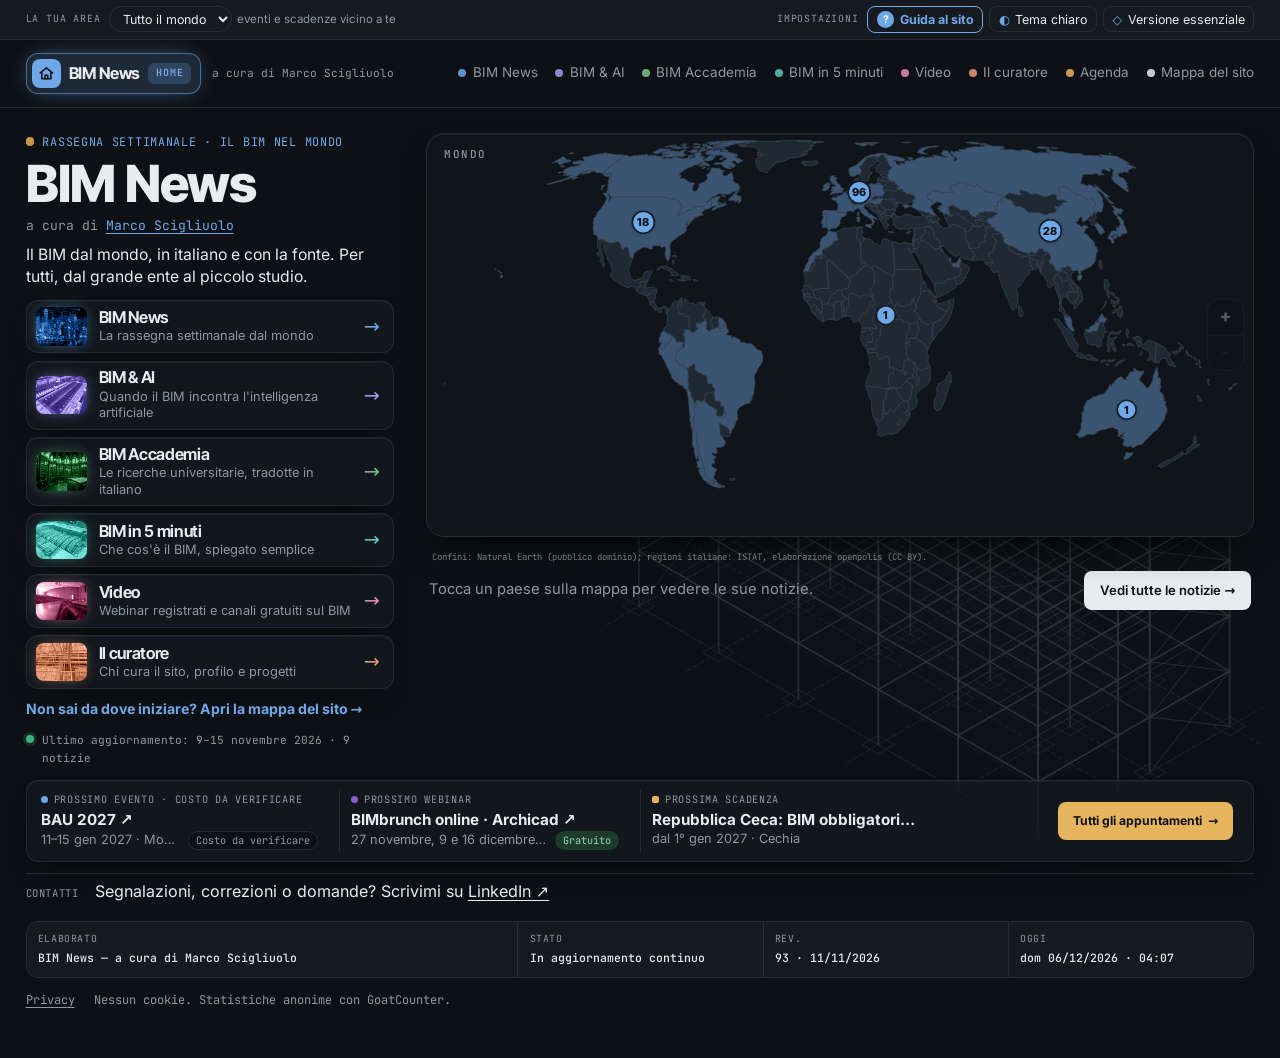
==== commit b84b9813: "Sito più leggero: notizie in assets/notizie.json, articoli di BIM Accademia in assets/accademia.json" ====
--- a/index.html
+++ b/index.html
@@ -1394,6 +1394,7 @@
 .sn-cards svg.ic .lr,.sn-cards svg.ic .lr2{font:500 6px var(--mono);fill:var(--muted);text-anchor:end;letter-spacing:.06em}
 .sn-cards svg.ic .lr2{text-anchor:start;fill:var(--accent)}
 .sn-cards a:hover svg.ic .ln{stroke-width:1.8}
+.data-err{margin:0;padding:.6rem 1rem;background:var(--k-cur-s);color:var(--ink);font-size:.9rem;text-align:center}
 </style>
 </head>
 <body>
@@ -1413,6 +1414,7 @@
       <button class="set" id="mode" type="button" aria-pressed="false"><span class="ico" aria-hidden="true">◇</span><span id="mode-txt">Versione essenziale</span></button>
     </div>
 </div></div>
+<p class="data-err" id="data-err" hidden>Non riesco a caricare le notizie. Controlla la connessione e ricarica la pagina.</p>
 <header class="top">
   <div class="wrap">
     <div class="brand-box"><a class="brand" href="#home" title="Torna alla home"><span class="br-ico" aria-hidden="true"><svg viewBox="0 0 24 24"><path d="M3 11.5 12 4l9 7.5"/><path d="M5.5 10v9.5h13V10"/><path d="M10 19.5v-5h4v5"/></svg></span><span class="br-t">BIM News</span><span class="br-home">Home</span></a><small class="brand-by">a cura di Marco Scigliuolo</small></div>
@@ -2189,7 +2191,7 @@
   <div class="cartiglio">
     <div><span>Elaborato</span><strong>BIM News — a cura di Marco Scigliuolo</strong></div>
     <div><span>Stato</span><strong>In aggiornamento continuo</strong></div>
-    <div><span>Rev.</span><strong>92 · 11/11/2026</strong></div>
+    <div><span>Rev.</span><strong>93 · 11/11/2026</strong></div>
     <div><span>Oggi</span><strong><time id="oggi">10/11/2026</time></strong></div>
   </div>
   <div class="foot-links"><a href="privacy.html">Privacy</a><span>Nessun cookie. Statistiche anonime con GoatCounter.</span></div>
@@ -2206,283 +2208,16 @@
 </div>
 
 <script>
+var ARTS=[],WEEKS={},PAPERS=[];
+// dati in file a parte: le notizie servono a tutte le pagine, gli articoli di BIM Accademia solo alla loro
+(function(){var root=document.documentElement,accState=0;
+function fail(){var b=document.getElementById("data-err");if(b)b.hidden=false}
+function acc(){if(accState||root.dataset.view!=="bim-accademia"||!window.initAcc)return;accState=1;var c=document.getElementById("ac-count");if(c)c.textContent="Caricamento degli articoli…";
+  fetch("assets/accademia.json").then(function(r){if(!r.ok)throw 0;return r.json()}).then(function(d){PAPERS=window.PAPERS=d;window.initAcc()}).catch(function(){accState=0;if(c)c.textContent="Non riesco a caricare gli articoli: ricarica la pagina."})}
+new MutationObserver(acc).observe(root,{attributes:true,attributeFilter:["data-view"]});
+fetch("assets/notizie.json").then(function(r){if(!r.ok)throw 0;return r.json()}).then(function(d){ARTS=d.arts;WEEKS=d.weeks;__boot();acc()}).catch(fail)})();
+function __boot(){
 /* Notizie vere: sintesi scritte da noi, link alla fonte. Raggruppate per settimana ISO. */
-var ARTS=[
- {id:"n1",w:"2026-10-12",d:"2026-10-12",r:"2026-11-09",c:"asia",n:"Giappone",rg:["Tokyo"],p:"Giappone · Tokyo",t:"openBIM Awards 2026: premiati i vincitori al Summit di Tokyo",x:"I premi di buildingSMART International sono stati assegnati l'8 ottobre al Summit di Tokyo; l'elenco completo è uscito il 12. Nella categoria Technology vince Qonic con la pianificazione 4D automatica da dati openBIM; tra i finalisti anche l'italiana ACCA software.",tags:["openBIM","Premi"],src:[["Maratus Group","https://maratusgroup.com/2026-openbim-awards-qonic-takes-technology-and-ai-just-went-mainstream-in-bim/"],["buildingSMART International","https://www.buildingsmart.org/the-buildingsmart-openbim-awards-2026-winners-announced/"]]},
- {id:"n2",w:"2026-10-12",d:"2026-10-13",r:"2026-11-09",c:"europa",n:"Germania",p:"Germania",t:"Portale BIM federale tedesco: rilascio 3.14.0",x:"BIM Deutschland, il centro nazionale tedesco per il BIM, ha pubblicato la versione 3.14.0 del BIM-Portal con nuove funzioni per gli utenti.",tags:["Pubblica amministrazione","Piattaforme"],src:[["BIM Deutschland","https://www.bimdeutschland.de/das-bim-portal-release-3140"]]},
- {id:"n3",w:"2026-10-26",d:"2026-10-26",r:"2026-11-09",c:"mondo",n:"",p:"Globale",t:"BIMlogiq porta l'AI agentica in Revit",x:"Con Argus AI, BIMlogiq introduce in Revit un assistente che interviene direttamente nelle attività di modellazione.",tags:["Software","AI"],src:[["BIMportale","https://www.bimportale.com/bimlogiq-porta-lai-agentica-in-revit/"]]},
- {id:"n4",w:"2026-10-26",d:"2026-10-27",r:"2026-11-09",c:"europa",n:"Italia",p:"Italia",t:"Passaporto digitale di prodotto e openBIM: nuovo gruppo di lavoro IBIMI",x:"IBIMI buildingSMART Italia avvia un gruppo di lavoro dedicato al Digital Product Passport e al suo legame con l'openBIM.",tags:["openBIM","Normativa"],src:[["BIMportale","https://www.bimportale.com/digital-product-passport-e-openbim-ibimi-buildingsmart-italia-lancia-un-nuovo-gruppo-di-lavoro/"]]},
- {id:"n5",w:"2026-11-02",d:"2026-11-02",r:"2026-11-09",c:"europa",n:"Italia",p:"Italia",t:"ASSOBIM conferma la presidenza",x:"ASSOBIM conferma la propria presidenza, in continuità con il lavoro svolto per la filiera BIM.",tags:["Associazioni"],src:[["BIMportale","https://www.bimportale.com/assobim-confermata-la-presidenza-nel-segno-della-continuita-e-della-crescita/"]]},
- {id:"n6",w:"2026-11-09",d:"2026-11-09",r:"2026-11-09",c:"europa",n:"Italia",rg:["Piemonte"],p:"Italia · Piemonte · Torino",t:"Restructura 2026: tecnologie e AI per il patrimonio esistente",x:"Al via l'edizione 2026 di Restructura, dedicata al recupero dell'edilizia esistente con tecnologie e intelligenza artificiale.",tags:["Eventi"],src:[["BIMportale","https://www.bimportale.com/al-via-restructura-2026-tecnologie-e-intelligenza-artificiale-per-rigenerare-il-patrimonio-esistente/"]]},
- {id:"n7",w:"2026-02-16",d:"2026-02-18",r:"2026-11-09",c:"europa",n:"Italia",rg:["Trentino-Alto Adige"],p:"Italia · Trentino-Alto Adige · Bolzano",t:"Alto Adige: una piattaforma BIM comune per tutti gli enti pubblici",x:"La Ripartizione Informatica della Provincia di Bolzano avvia la gara per una piattaforma BIM condivisa da 13 enti, tra cui Consorzio dei Comuni, STA, WOBI e Libera Università di Bolzano. Aggiudicazione prevista in estate, messa in funzione possibile nel 2027.",tags:["Pubblica amministrazione","Piattaforme"],src:[["Provincia di Bolzano – comunicato","https://news.provinz.bz.it/de/news/gebaudemodellierung-mit-gemeinsamer-plattform-in-die-zukunft"]]},
- {id:"n8",w:"2026-02-23",d:"2026-02-23",r:"2026-11-09",c:"europa",n:"Italia",p:"Italia",t:"Linee guida MIT per la gestione informativa digitale",x:"Il Ministero pubblica le linee guida sul BIM negli appalti: alle stazioni appaltanti chiedono un atto organizzativo, un ambiente di condivisione dati operativo, personale formato nei ruoli BIM e un piano di formazione.",tags:["Normativa","Pubblica amministrazione"],src:[["Archiproducts BIM","https://bim.archiproducts.com/it/notizie/obbligo-bim-appalti-pubblici-2026-soglie-linee-guida-mit-e-dati-oice_110034"]]},
- {id:"n9",w:"2026-04-13",d:"2026-04-13",r:"2026-11-09",c:"europa",n:"Italia",rg:["Trentino-Alto Adige"],p:"Italia · Trentino-Alto Adige · Bolzano",t:"Alto Adige: presentati in Eurac l'ambiente dati condiviso e la BIM-Guide",x:"La Provincia avvia la fase operativa del BIM con una piattaforma per l'ambiente di condivisione dati e una guida pensata per le amministrazioni pubbliche. Gli standard li definisce il centro di competenza BIM provinciale; la piattaforma sarà aperta alle stazioni appaltanti dopo la gara in corso.",tags:["Pubblica amministrazione","Piattaforme"],src:[["Südtirol News","https://www.suedtirolnews.it/wirtschaft/gebaeudedatenmodellierung-land-suedtirol-legt-standards-fest"]]},
- {id:"n10",w:"2026-08-03",d:"2026-08-05",r:"2026-11-09",c:"asia",n:"Cina",rg:["Hong Kong"],p:"Cina · Hong Kong",t:"Hong Kong punta alla costruzione senza disegni",x:"Un webinar del Construction Industry Council presenta il percorso verso cantieri guidati direttamente dal modello, senza tavole tradizionali. Servono modelli affidabili, standard informativi chiari e processi di approvazione adeguati.",tags:["Pubblica amministrazione","openBIM"],src:[["BIM Cafe","https://bimcafe.in/news/hong-kong-construction-industry-council-takes-bim-toward-drawing-free-construction.php"]]},
- {id:"n11",w:"2026-09-07",d:"2026-09-09",r:"2026-11-09",c:"europa",n:"Austria",rg:["Vienna"],p:"Austria · Vienna",t:"Vienna: congresso sull'innovazione digitale nelle costruzioni",x:"Il 17 settembre il 6° Innovationskongress di Digital Findet Stadt mette a confronto BIM, dati, IA e automazione lungo tutto il ciclo di vita dell'edificio, chiedendosi quali misure digitali rendano davvero.",tags:["Eventi"],src:[["wohnnet.at","https://www.wohnnet.at/ratgeber/innovationskongress-2026-digitalisierung-im-bauwesen"]]},
- {id:"n12",w:"2026-10-12",d:"2026-10-16",r:"2026-11-09",c:"asia",n:"Malesia",rg:["Kuala Lumpur"],p:"Malesia · Kuala Lumpur",t:"Contenziosi nei cantieri: BIM e IA al simposio di Kuala Lumpur",x:"All'AIAC Asia ADR Week si è discusso di risoluzione delle controversie nelle costruzioni e del ruolo delle tecnologie digitali, citando il BIM promosso da Hong Kong nei lavori pubblici dal 2018.",tags:["Eventi"],src:[["SCC Online","https://www.scconline.com/blog/post/2026/10/19/asia-adr-week-2026-construction-disputes-adjudication-ai/"]]},
- {id:"n13",w:"2026-11-02",d:"2026-11-03",r:"2026-11-10",c:"europa",n:"Germania",rg:["Berlino"],p:"Germania · Berlino",t:"30° buildingSMART-Forum: sovranità digitale nelle costruzioni",x:"A Berlino esperti di industria e ricerca si confrontano con la politica federale sulla trasformazione digitale del settore, con la sovranità digitale come tema centrale. Disponibile anche la diretta online gratuita.",tags:["openBIM","Eventi"],src:[["buildingSMART Deutschland","https://www.buildingsmart.de/buildingsmart/aktuelles/live-stream-zum-30-buildingsmart-forum"]]},
- {id:"n14",w:"2026-11-09",d:"2026-11-09",r:"2026-11-10",c:"america",n:"Brasile",p:"Brasile",t:"Estratégia BIM BR: indagine sulla maturità digitale nell'edilizia sociale",x:"ABDI, Ministero delle Città e BIM Fórum Brasil raccolgono fino al 19 novembre le risposte di costruttori e promotori di edilizia residenziale sociale, per portare la strategia BIM nazionale nella politica abitativa (Decreto 11.888/2024).",tags:["Pubblica amministrazione","Normativa"],src:[["CBIC","https://cbic.org.br/pesquisa-sobre-maturidade-digital-e-bim-na-habitacao-de-interesse-social-recebe-respostas-ate-19-de-novembro"],["MDIC – Estratégia BIM BR","https://www.gov.br/mdic/pt-br/assuntos/sdic/building-information-modelling-bim"]]},
- {id:"n15",w:"2026-11-02",d:"2026-11-05",r:"2026-11-10",c:"mondo",n:"",p:"Globale",t:"Qonic porta agenti AI dentro la piattaforma BIM",x:"Il vincitore dell'openBIM Award Technology 2026 rilascia agenti AI che lavorano direttamente sul modello nella sua piattaforma cloud, più un server MCP per collegare il proprio assistente AI.",tags:["Software","AI"],src:[["AEC Magazine","https://aecmag.com/bim/qonic-ai-launches-inside-bim-platform/"]]},
- {id:"n16",w:"2026-11-02",d:"2026-11-06",r:"2026-11-10",c:"europa",n:"Germania",rg:["Assia"],p:"Germania · Assia · Fulda",t:"BIM e sostenibilità: giornata tematica di buildingSMART",x:"Il 10 novembre a Fulda buildingSMART Deutschland discute analisi del rischio climatico, passaporti delle risorse degli edifici, LCA e catene di processo digitali, con due panel su edilizia e infrastrutture.",tags:["openBIM","Sostenibilità","Eventi"],src:[["nbau – Nachhaltig Bauen","https://nbau.org/2026/11/06/bim-und-nachhaltigkeit-buildingsmart-rueckt-digitale-werkzeuge-fuer-ressourcenschonendes-bauen-in-den-fokus/"]]},
- {id:"n17",w:"2026-11-09",d:"2026-11-10",r:"2026-11-10",c:"europa",n:"Spagna",rg:["Comunità di Madrid"],p:"Spagna · Comunità di Madrid · Madrid",t:"BIMEXPO apre a Madrid mentre il Plan BIM entra nelle gare",x:"Dal 10 al 13 novembre BIMEXPO e CONSTRUTEC all'IFEMA. Sullo sfondo, il Plan BIM statale: dal 2026 i contratti di lavori sopra la nuova soglia europea di 5,404 milioni richiedono il livello BIM Medio, quelli sotto (indicativamente da 2 milioni) il livello Iniziale. Le soglie vanno verificate sul testo ufficiale.",m:"L'articolo sulla fiera è del 29 ottobre 2026; quello sulle soglie è del 23 dicembre 2025 e serve da contesto.",tags:["Eventi","Normativa","Pubblica amministrazione"],src:[["Fuenlabrada Noticias","https://www.fuenlabradanoticias.com/economia-y-consumo/bimexpo-construtec-2026-madrid-reune-ultimas-innovaciones-construccion-tecnologia-bim/20261026121924191208.html"],["Construnews","https://construnews.com/construccion/umbrales-europeos-bim-contratacion-publica-2026/"]]},
- {id:"n18",w:"2026-11-09",d:"2026-11-10",r:"2026-11-10",c:"asia",n:"Giappone",rg:["Hokkaidō", "Iwate", "Hiroshima"],p:"Giappone · Hokkaidō, Iwate, Hiroshima",t:"BIM/CIM: rubrica sull'IFC e conferenze in tre città",x:"L'ente giapponese per le indagini sui prezzi delle costruzioni pubblica una rubrica in quattro puntate sull'essenza del formato IFC e organizza conferenze gratuite su BIM/CIM a Sapporo (26 novembre), Morioka e Hiroshima.",tags:["openBIM","Formazione"],src:[["PR TIMES (giapponese)","https://prtimes.jp/main/html/rd/p/000000008.000181525.html"]]},
- {id:"n19",w:"2026-11-09",d:"2026-11-10",r:"2026-11-10",c:"america",n:"Canada",rg:["Québec"],p:"Canada · Québec",t:"Sommet BIM+ per le infrastrutture del Québec",x:"Il 17 e 18 novembre al Centre des congrès de Québec il vertice previsto dalla roadmap governativa BIM: un giorno su diagnosi e convergenza, uno su azione e impegni.",m:"La pagina della SQI non riporta una data di pubblicazione: ho indicato come data il 10 novembre 2026, giorno in cui l'ho rilevata.",tags:["Pubblica amministrazione","Eventi"],src:[["Société québécoise des infrastructures","https://www.sqi.gouv.qc.ca/feuille-de-route-gouvernementale-pour-le-bim/sommet-bim"]]},
- {id:"n20",w:"2026-11-09",d:"2026-11-10",r:"2026-11-10",c:"america",n:"Ecuador",rg:["Pichincha"],p:"Ecuador · Pichincha · Quito",t:"Ruta BIM 2026 a Quito",x:"Il BIM Forum Ecuador organizza il 17 novembre allo Swissôtel di Quito la Ruta BIM 2026: conferenze internazionali e confronto pubblico sul BIM in Ecuador, per imprese, progettisti, enti pubblici, università e software house.",m:"La pagina dell'evento non riporta una data di pubblicazione: ho indicato come data il 10 novembre 2026, giorno in cui l'ho rilevata.",tags:["Eventi"],src:[["BIM Forum Ecuador","https://rutabim.bimforum.ec/"]]},
- {id:"n21",w:"2026-11-09",d:"2026-11-10",r:"2026-11-10",c:"europa",n:"Polonia",p:"Polonia → Monaco di Baviera",t:"La Polonia paese partner di BIM World Munich",x:"Alla decima edizione di BIM World MUNICH (24–25 novembre, ICM) la Polonia è paese partner e presenta progetti e tecnologie. Attesi oltre 8.000 operatori del settore.",m:"L'annuncio è stato pubblicato dagli organizzatori l'11 maggio 2026; lo inserisco in questa settimana perché la fiera si avvicina.",tags:["Eventi"],src:[["BIM World MUNICH","https://www.bim-world.de/poland-is-the-official-partner-country-of-bim-world-munich-2026"]]},
- {id:"n22",w:"2026-07-13",d:"2026-07-14",r:"2026-11-10",c:"asia",n:"Cina",rg:["Shanghai"],p:"Cina · Shanghai",t:"Shanghai: l'11° rapporto annuale sul BIM",x:"Al forum 2026 sull'applicazione del BIM a Shanghai è stato presentato il rapporto annuale cittadino, giunto all'undicesima edizione: il BIM passa da strumento di progetto a infrastruttura digitale a scala urbana.",tags:["Pubblica amministrazione"],src:[["Tencent News (cinese)","https://news.qq.com/rain/a/20260714A0BFV900"]]},
- {id:"n23",w:"2026-08-31",d:"2026-09-02",r:"2026-11-10",c:"europa",n:"Regno Unito",p:"Regno Unito",t:"Consultazione pubblica sulle informazioni as-built e di consegna",x:"Construction Leadership Council e BIM in Asset Management mettono in consultazione, fino al 16 ottobre, la guida «As-Built & Handover Information: Requirements»: vale per ogni progetto, dalle nuove costruzioni alle piccole sostituzioni, e punta a informazioni di consegna affidabili per tutta la vita dell'edificio.",tags:["Normativa","Gestione"],src:[["PBC Today","https://www.pbctoday.co.uk/news/digital-construction-news/bim-news/public-consultation-new-as-built-and-handover-information-guidance-launched-clc-biminam/165698/"],["Specification Online","https://mail.specificationonline.co.uk/articles/2026-09-04/public-consultation-invited-on-clc-bim-in-asset-management-guidance"]]},
- {id:"n24",w:"2026-09-21",d:"2026-09-24",r:"2026-11-10",c:"asia",n:"Giappone",p:"Giappone",t:"Permessi di costruire: dal 2029 si verifica direttamente il modello IFC",x:"Il Ministero del Territorio giapponese ha definito il piano di base per la «verifica dei dati BIM», da avviare nella primavera 2029: l'oggetto dell'istruttoria sarà il file IFC, controllato con viste dedicate e verifiche automatiche anche con l'AI. Si aggiunge alla verifica delle tavole da BIM partita ad aprile 2026.",tags:["Pubblica amministrazione","openBIM"],src:[["BuildApp News (giapponese)","https://news.build-app.jp/article/42787/"]]},
- {id:"n25",w:"2026-09-28",d:"2026-10-04",r:"2026-11-10",c:"asia",n:"Qatar",rg:["Doha"],p:"Qatar · Doha",t:"Qatar: nasce il premio nazionale BIM",x:"A chiusura della conferenza Qatar BIM 2026, la Qatar Society of Engineers lancia il Qatar BIM Award in quattro categorie: professionisti, enti pubblici, imprese e studi di consulenza. Tra le raccomandazioni: un quadro nazionale BIM e una piattaforma che colleghi pubblico, privato e università.",tags:["Premi","Pubblica amministrazione"],src:[["QNA – agenzia di stampa del Qatar","https://qna.org.qa/en/News-Area/News/2026-10/4/qatar-society-of-engineers-launches-qatar-bim-award"]]},
- {id:"n26",w:"2026-10-05",d:"2026-10-06",r:"2026-11-10",c:"asia",n:"Corea del Sud",p:"Corea del Sud",t:"Obbligo BIM esteso alle opere pubbliche da 50 miliardi di won",x:"Come previsto dalla roadmap del Ministero del 2022, nel 2026 l'obbligo BIM copre tutte le opere pubbliche da 50 miliardi di won in su; seguiranno la soglia di 30 miliardi nel 2028 e tutte le opere nel 2030. Il nodo ora è uniformare consegne e formati dati tra i diversi committenti.",tags:["Normativa","Pubblica amministrazione"],src:[["KMJ (coreano)","https://www.kmjournal.net/news/articleView.html?idxno=13703"]]},
- {id:"n27",w:"2026-10-05",d:"2026-10-07",r:"2026-11-10",c:"america",n:"Stati Uniti d'America",rg:["Nevada"],p:"Stati Uniti · Nevada · Las Vegas",t:"Autodesk University 2026: dall'assistente agli agenti AI",x:"Autodesk presenta la nuova generazione di Autodesk Assistant, un orchestratore di agenti che lavora tra Forma, Revit e le altre piattaforme cloud. Restano aperti i nodi del costo dell'uso dell'AI e del futuro di Revit rispetto a Forma.",tags:["Software","AI"],src:[["Architosh","https://architosh.com/2026/10/au2026-autodesk-shifts-ai-from-chatbots-to-agentic-ecosystems/"],["AEC Magazine","https://aecmag.com/ai/autodesk-beyond-the-seat-the-meter/"]]},
- {id:"n28",w:"2026-10-05",d:"2026-10-10",r:"2026-11-10",c:"europa",n:"Italia",rg:["Emilia-Romagna"],p:"Italia · Emilia-Romagna · Bologna",t:"SAIE Bologna: debutta il BIMopenForum di IBIMI",x:"Al SAIE (7–10 ottobre) IBIMI buildingSMART Italia presenta il BIMopenForum, un formato aperto per raccontare il lavoro di domini e gruppi di lavoro su standard, metodi interoperabili e strumenti, nella Piazza «Costruzioni Digitali».",m:"L'articolo di IBIMI non riporta una data di pubblicazione: ho indicato il 10 ottobre 2026, ultimo giorno della fiera in cui il forum ha debuttato.",tags:["openBIM","Eventi"],src:[["IBIMI buildingSMART Italia","https://www.ibimi.it/ibimi-buildingsmart-italia-a-saie-bologna-2026-al-via-la-piazza-costruzioni-digitali-e-il-nuovo-bimopenforum/"]]},
- {id:"n29",w:"2026-10-12",d:"2026-10-15",r:"2026-11-10",c:"europa",n:"Germania",rg:["Amburgo"],p:"Germania · Amburgo",t:"Amburgo verso il permesso di costruire basato sul BIM",x:"Al gruppo regionale buildingSMART di Amburgo il caso del nuovo Campus Rissen visto dal committente e dalla Bauaufsicht: il progetto pilota per l'istruttoria dei permessi su modello BIM rientra nel programma BIM.GOV.",tags:["Pubblica amministrazione","openBIM"],src:[["buildingSMART Deutschland","https://www.buildingsmart.de/buildingsmart/aktuelles/regionalgruppe-hamburgschleswig-holstein-bim-trifft-bauaufsicht"]]},
- {id:"n30",w:"2026-10-19",d:"2026-10-23",r:"2026-11-10",c:"asia",n:"Giappone",rg:["Tokyo"],p:"Giappone · Tokyo",t:"Summit buildingSMART di Tokyo: il bilancio",x:"Il resoconto del summit internazionale di Haneda (6–8 ottobre, oltre 50 paesi): standard aperti e scambio dati sono necessari, ma il BIM si diffonde solo se diventa pratica quotidiana nei cantieri e negli uffici tecnici.",tags:["openBIM","Eventi"],src:[["BuildApp News (giapponese)","https://news.build-app.jp/article/43279/"]]},
- {id:"n31",w:"2026-10-26",d:"2026-10-28",r:"2026-11-10",c:"europa",n:"Germania",rg:["Baviera"],p:"Germania · Baviera · Monaco",t:"Allplan Max 2027: AI per l'ingegneria strutturale",x:"Allplan (gruppo Nemetschek) porta l'AI in Allplan, Allplan Civil, Frilo, SCIA e SDS2: ricerca di informazioni, verifica dei modelli, relazioni e disegni. L'azienda sottolinea che decisioni e responsabilità restano all'ingegnere.",tags:["Software","AI"],src:[["AEC Magazine","https://aecmag.com/bim/allplan-max-delivers-engineering-ai-across-portfolio/"]]},
- {id:"n32",w:"2026-10-26",d:"2026-10-28",r:"2026-11-10",c:"europa",n:"Italia",p:"Italia",t:"IBIMI nel progetto europeo Skills2Decarb",x:"Progetto LIFE triennale (2026–2029) per colmare il divario di competenze nell'edilizia italiana verso gli edifici a zero emissioni: IBIMI porta l'openBIM nella definizione di standard formativi per progettisti, tecnici e capicantiere.",tags:["Formazione","Sostenibilità","openBIM"],src:[["IBIMI buildingSMART Italia","https://www.ibimi.it/ibimi-buildingsmart-italia-per-il-progetto-europeo-skills2decarb-competenze-e-openbim-per-la-transizione-ecologica/"]]},
- {id:"n33",w:"2026-10-26",d:"2026-10-29",r:"2026-11-10",c:"europa",n:"Germania",p:"Germania",t:"Paesaggio e spazi aperti: il modello BIM disciplinare entra nel bSDD",x:"Il «BIM-Fachmodell Landschaft und Freianlage», sviluppato da buildingSMART e FLL per l'architettura del paesaggio, è ora interamente consultabile nel buildingSMART Data Dictionary.",tags:["openBIM","Normativa"],src:[["buildingSMART Deutschland","https://www.buildingsmart.de/buildingsmart/aktuelles/bim-fachmodell-landschaft-und-freianlage-vollstaendig-im-bsdd"]]},
- {id:"n34",w:"2026-10-26",d:"2026-10-29",r:"2026-11-10",c:"mondo",n:"",p:"Globale",t:"Snaptrude Agent: dal volume al modello LOD 400",x:"Un agente AI che propone un piano, lo fa approvare all'utente e poi modella: dalle alternative volumetriche fino a modelli LOD 400 con strutture, impianti e tavole.",tags:["Software","AI"],src:[["AEC Magazine","https://aecmag.com/bim/snaptrude-agent-launches-for-bim-workflows/"]]},
- {id:"n35",w:"2026-11-02",d:"2026-11-04",r:"2026-11-10",c:"europa",n:"Regno Unito",p:"Regno Unito",t:"Carbonio incorporato: servono dati di prodotto nel modello",x:"Secondo 2050 Materials, lavorare con medie per categoria di materiale misura il problema senza risolverlo: i dati di carbonio dei singoli prodotti vanno nel modello BIM finché le scelte progettuali sono ancora aperte.",tags:["Sostenibilità"],src:[["PBC Today","https://www.pbctoday.co.uk/news/digital-construction-news/from-averages-to-answers-why-bim-still-needs-product-level-carbon-data/167317/"]]},
- {id:"n36",w:"2026-11-09",d:"2026-11-10",r:"2026-11-10",c:"mondo",n:"",p:"Globale",t:"Trimble Connect diventa una piattaforma con agenti AI",x:"Alla conferenza Dimensions, Trimble porta l'AI nel suo ambiente di condivisione dati: opzioni progettuali da nuvole di punti, modelli strutturali da richieste in linguaggio naturale, ispezioni di cantiere a voce collegate alle tavole.",tags:["Software","AI","Piattaforme"],src:[["AEC Magazine","https://aecmag.com/collaboration/trimble-embeds-ai-across-aeco/"]]},
- {id:"n37",w:"2026-11-09",d:"2026-11-10",r:"2026-11-10",c:"europa",n:"Francia",p:"Francia",t:"Francia: il BIM negli appalti resta facoltativo",x:"Il Codice della commande publique (art. R2132-10) consente alle stazioni appaltanti di chiedere il BIM ma non le obbliga, e la generalizzazione tarda. Secondo Le Moniteur, la spinta potrebbe arrivare dalla revisione europea delle direttive appalti.",m:"Non sono riuscito a leggere la data sulla pagina di Le Moniteur (il sito blocca la lettura automatica); i risultati di ricerca citano un articolo del 18 marzo 2026. Ho indicato come data il 10 novembre 2026, giorno della rilevazione: è un quadro della situazione, non una notizia della settimana.",tags:["Normativa","Pubblica amministrazione"],src:[["Le Moniteur","https://www.lemoniteur.fr/vie-du-btp/maquette-numerique-le-salut-par-le-public.MXBE4AP26RPQRJAYPKWOEEYP7M.html"]]}
-,
- {id:"n38",w:"2026-01-12",d:"2026-01-12",r:"2026-11-10",c:"asia",n:"Kazakistan",p:"Kazakistan",t:"Kazakistan: progettazione BIM obbligatoria per i nuovi edifici",x:"Il governo approva il piano 2026–2027 per digitalizzare le costruzioni: BIM obbligatorio per i nuovi edifici residenziali e commerciali, passaporti digitali degli edifici e norme tecniche in formato leggibile dalle macchine.",tags:["Normativa", "Pubblica amministrazione"],src:[["The Times of Central Asia", "https://timesca.com/kazakhstan-mandates-bim-design-for-all-new-buildings/"]]},
- {id:"n39",w:"2026-01-12",d:"2026-01-15",r:"2026-11-10",c:"europa",n:"Irlanda",p:"Irlanda",t:"Irlanda: l'obbligo BIM arriva a imprese e filiera",x:"Dal 1° gennaio 2026 (Milestone 6 del mandato BIM irlandese) i requisiti BIM valgono anche per l'impresa e la sua filiera nei progetti pubblici sopra i 10 milioni di euro. La soglia si riferisce all'ingresso del progetto nella fase 1 del Capital Works Management Framework.",tags:["Normativa", "Pubblica amministrazione"],src:[["CWMF – Governo irlandese", "https://cwmf.gov.ie/en/news/milestone-6-of-irish-bim-mandate-in-cwmf-reached/"]]},
- {id:"n40",w:"2026-02-02",d:"2026-02-04",r:"2026-11-10",c:"europa",n:"Italia",rg:["Campania"],p:"Italia · Campania",t:"Gare openBIM e concorrenza: il parere dell'Antitrust",x:"Con il parere AS2141 del 2 febbraio, su una gara della Regione Campania per una piattaforma openBIM, l'AGCM avverte che richiedere software specifici o certificazioni determinate può restringere la concorrenza. I bandi dovrebbero descrivere i risultati attesi basandosi su standard aperti.",m:"La pagina di IBIMI non ha una data di pubblicazione nei metadati: uso il 4 febbraio 2026, data indicata in apertura del testo («Roma, 4 febbraio 2026»).",tags:["Normativa", "Pubblica amministrazione", "openBIM"],src:[["IBIMI buildingSMART Italia", "https://www.ibimi.it/openbim-gare-pubbliche-e-concorrenza-cosa-dice-davvero-il-parere-agcm/"]]},
- {id:"n41",w:"2026-03-09",d:"2026-03-12",r:"2026-11-10",c:"europa",n:"Italia",p:"Italia",t:"Obbligo BIM nella PA: cosa cambia nella gestione degli edifici",x:"Uno studio di Fervo analizza l'effetto dell'obbligo BIM per i lavori pubblici sopra i due milioni di euro sulla gestione del patrimonio pubblico: meno frammentazione documentale e un governo più tracciabile degli immobili, in gran parte costruiti prima del 1976.",tags:["Pubblica amministrazione", "Gestione"],src:[["BIMportale", "https://www.bimportale.com/cosi-lobbligo-del-bim-cambia-progettazione-gestione-degli-edifici-della-pa/"]]},
- {id:"n42",w:"2026-04-13",d:"2026-04-15",r:"2026-11-10",c:"europa",n:"Italia",p:"Italia",t:"Pubblicata la UNI 11337-8:2026",x:"La nuova parte della serie UNI 11337 trasforma in norma la UNI/PdR 74:2019: definisce un sistema di gestione dei processi digitalizzati per le organizzazioni delle costruzioni e dell'immobiliare, dal BIM come metodo di progetto al governo di dati e flussi informativi.",tags:["Normativa"],src:[["BIMportale", "https://www.bimportale.com/pubblicata-la-norma-uni-11337-8/"]]},
- {id:"n43",w:"2026-04-13",d:"2026-04-16",r:"2026-11-10",c:"europa",n:"Italia",rg:["Lazio"],p:"Italia · Lazio · Roma",t:"9ª Conferenza IBIMI: partecipazione record",x:"A Roma oltre 500 persone in sala e 100 online per «be smart, be open»: AI, digital twin e standard aperti al centro della conferenza nazionale di IBIMI buildingSMART Italia.",m:"La pagina di IBIMI non ha una data di pubblicazione nei metadati: uso il 16 aprile 2026, data indicata nel testo e giorno della conferenza.",tags:["openBIM", "Eventi"],src:[["IBIMI buildingSMART Italia", "https://www.ibimi.it/oltre-il-bim-verso-il-futuro-ai-digital-twin-e-standard-aperti-protagonisti-del-record-di-presenze-alla-9-conferenza-ibimi/"]]},
- {id:"n44",w:"2026-04-20",d:"2026-04-22",r:"2026-11-10",c:"asia",n:"Giappone",p:"Giappone",t:"Giappone: al via la verifica delle tavole da BIM nei permessi",x:"Dal 1° aprile 2026 il Ministero del Territorio ha introdotto la «verifica delle tavole da BIM» nel permesso di costruire: l'istruttore consulta anche il modello IFC e può saltare i controlli di coerenza tra tavole. Obayashi ha già presentato più pratiche su modello, tramite un CDE dedicato.",tags:["Pubblica amministrazione", "openBIM"],src:[["BuildApp News (giapponese)", "https://news.build-app.jp/article/40231/"]]},
- {id:"n45",w:"2026-05-11",d:"2026-05-12",r:"2026-11-10",c:"europa",n:"Germania",rg:["Berlino"],p:"Germania · Berlino",t:"buildingSMART Deutschland premia i BIM Champions 2026",x:"Alla vigilia dell'Anwendertag, premiati progetti e persone in tre categorie su oltre 30 candidature; tra i vincitori un lavoro della TU Dresden sul BIM nell'architettura del paesaggio, integrato con GIS, simulazioni meteo e AI.",tags:["Premi", "openBIM"],src:[["buildingSMART Deutschland", "https://www.buildingsmart.de/buildingsmart/aktuelles/buildingsmart-deutschland-kuert-seine-bim-champions-2026"]]},
- {id:"n46",w:"2026-05-18",d:"2026-05-21",r:"2026-11-10",c:"europa",n:"Portogallo",p:"Portogallo",t:"Portogallo: approvata la strategia nazionale BIM",x:"La Risoluzione del Consiglio dei Ministri n. 89/2026, pubblicata il 21 maggio, approva la Strategia nazionale per l'implementazione del BIM su quattro pilastri (politiche pubbliche, normazione, tecnologia, formazione), con obiettivi per la pubblica amministrazione e l'integrazione del BIM negli appalti.",tags:["Normativa", "Pubblica amministrazione"],src:[["LexPoint", "https://lexpoint.pt/conteudos/1076/146266/legislacao/resolucao-do-conselho-de-ministros-no-892026-dr-no-982026-serie-i-de-21052026"], ["Vida Imobiliária (portoghese)", "https://imojuris.vidaimobiliaria.com/actualidade/noticias/Governo-aprova-Estrategia-Nacional-para-a-Implemen/"]]},
- {id:"n47",w:"2026-05-25",d:"2026-05-28",r:"2026-11-10",c:"europa",n:"Cechia",rg:["Praga"],p:"Cechia · Praga",t:"EU BIM Task Group a Praga: data dictionary e nuova legge ceca",x:"Al workshop della EU BIM Task Group (28–29 aprile) committenti pubblici ed esperti europei hanno discusso legislazione, formazione e dizionari di dati; tra i temi la legge ceca sulla gestione informativa nelle costruzioni, pubblicata nel 2025 e in vigore dal 2027.",tags:["Pubblica amministrazione", "openBIM", "Eventi"],src:[["buildingSMART Deutschland", "https://www.buildingsmart.de/buildingsmart/aktuelles/data-dictionary-workshop-im-rahmen-des-eu-bim-task-group-treffens-prag"]]},
- {id:"n48",w:"2026-06-01",d:"2026-06-04",r:"2026-11-10",c:"mondo",n:"",p:"Globale",t:"buildingSMART International ha un nuovo Managing Director",x:"Aidan Mercer, in buildingSMART International dal 2018, guida l'organizzazione dal 1° maggio 2026 con il compito di attuare il piano 2026 e sviluppare il marchio openBIM.",tags:["openBIM", "Associazioni"],src:[["buildingSMART Deutschland", "https://www.buildingsmart.de/buildingsmart/aktuelles/buildingsmart-international-ernennt-aidan-mercer-zum-managing-director"]]},
- {id:"n49",w:"2026-06-08",d:"2026-06-09",r:"2026-11-10",c:"europa",n:"Germania",rg:["Renania Settentrionale-Vestfalia"],p:"Germania · Renania Settentrionale-Vestfalia",t:"NRW: il permesso di costruire su modello BIM",x:"La ministra Ina Scharrenbach racconta come la Renania Settentrionale-Vestfalia abbia dimostrato con uno studio la fattibilità del permesso di costruire basato sul modello, e come estenderlo a tutto il Land.",tags:["Pubblica amministrazione"],src:[["buildingSMART Deutschland", "https://www.buildingsmart.de/buildingsmart/aktuelles/nordrhein-westfalen-als-bim-vorreiter-ina-scharrenbach-zu-gast-im-bsd-talk"]]},
- {id:"n50",w:"2026-06-08",d:"2026-06-11",r:"2026-11-10",c:"asia",n:"Qatar",rg:["Doha"],p:"Qatar · Doha",t:"Qatar: BIM e GIS per il gemello digitale nazionale",x:"A Project Qatar 2026 l'ente dei lavori pubblici Ashghal mostra come l'integrazione di BIM e GIS sostenga il gemello digitale nazionale, dalla pianificazione alla gestione delle infrastrutture.",tags:["Pubblica amministrazione", "Gestione"],src:[["The Peninsula Qatar", "https://thepeninsulaqatar.com/article/11/06/2026/ashghal-showcases-bim-and-gis-in-advancing-digital-twin-at-project-qatar-2026"]]},
- {id:"n51",w:"2026-06-08",d:"2026-06-11",r:"2026-11-10",c:"europa",n:"Italia",p:"Italia",t:"ASSORUP e ASSOBIM firmano un accordo",x:"L'associazione dei RUP e quella della filiera BIM collaboreranno su formazione e iniziative per stazioni appaltanti e professionisti, per digitalizzare affidamento e gestione dei contratti pubblici.",tags:["Associazioni", "Pubblica amministrazione"],src:[["BIMportale", "https://www.bimportale.com/assorup-e-assobim-siglano-un-accordo-di-collaborazione/"]]},
- {id:"n52",w:"2026-06-22",d:"2026-06-28",r:"2026-11-10",c:"mondo",n:"",p:"Globale",t:"ISO 19650: la revisione più profonda della serie",x:"Secondo Volker Krieger, del gruppo ISO TC59/SC13/WG13, la revisione supera la divisione tra parte di progetto e parte di gestione dell'asset e mette al centro l'intero ciclo di vita.",tags:["Normativa"],src:[["buildingSMART Deutschland", "https://www.buildingsmart.de/buildingsmart/aktuelles/iso-19650-was-die-revision-bedeutet-und-wie-der-aktuelle-stand-ist"]]},
- {id:"n53",w:"2026-07-06",d:"2026-07-08",r:"2026-11-10",c:"europa",n:"Germania",p:"Germania",t:"Nasce il gruppo «BIM e intelligenza artificiale» di buildingSMART",x:"Il 6 luglio il direttivo di buildingSMART Deutschland ha istituito all'unanimità un gruppo di lavoro su BIM e AI, partendo dagli standard aperti IFC, BCF, IDS e bSDD come base per usare l'AI in modo affidabile.",tags:["AI", "openBIM"],src:[["buildingSMART Deutschland", "https://www.buildingsmart.de/buildingsmart/aktuelles/buildingsmart-deutschland-gruendet-fachgruppe-bim-und-kuenstliche"]]},
- {id:"n54",w:"2026-07-13",d:"2026-07-13",r:"2026-11-10",c:"europa",n:"Italia",p:"Italia",t:"GeniusBIM: l'assistente AI di ASSOBIM su norme e standard",x:"ASSOBIM lancia una piattaforma che risponde in linguaggio naturale su normativa e standard BIM, appoggiandosi a una base di conoscenza validata da esperti invece che a un chatbot generalista.",tags:["AI", "Associazioni"],src:[["BIMportale", "https://www.bimportale.com/geniusbim-da-assobim-la-piattaforma-per-il-bim-intelligente/"]]},
- {id:"n55",w:"2026-07-20",d:"2026-07-22",r:"2026-11-10",c:"asia",n:"",p:"Singapore",t:"Singapore restringe l'obbligo CORENET X",x:"La BCA corregge il piano: dal 1° ottobre 2026 l'invio delle pratiche tramite CORENET X, con modelli in IFC+SG, è obbligatorio solo per i nuovi progetti da 5.000 m² di superficie lorda in su; sotto quella soglia non lo è più.",m:"Singapore non compare sulla mappa (è troppo piccola): la notizia si trova con il filtro Asia.",tags:["Pubblica amministrazione", "openBIM", "Normativa"],src:[["Building and Construction Authority", "https://www1.bca.gov.sg/resources/newsroom/new-study-shows-cost-and-manpower-savings-from-design-for-maintainability-measures/"]]},
- {id:"n56",w:"2026-07-20",d:"2026-07-22",r:"2026-11-10",c:"europa",n:"Italia",p:"Italia",t:"IBIMI: tre gruppi di lavoro sugli impianti in IFC",x:"Nel Dominio Edifici partono tre gruppi per definire criteri condivisi con cui rappresentare gli impianti nello standard IFC, aperti a professionisti, aziende e produttori di software.",tags:["openBIM", "Associazioni"],src:[["BIMportale", "https://www.bimportale.com/openbim-e-interoperabilita-al-via-tre-nuovi-gruppi-di-lavoro-di-ibimi-buildingsmart-italia/"]]},
- {id:"n57",w:"2026-08-03",d:"2026-08-04",r:"2026-11-10",c:"europa",n:"Germania",p:"Germania",t:"BIM di base: rivista la linea guida VDI/bS-MT 2552 Blatt 8.1",x:"Sei anni dopo, la linea guida su cui sono state formate e certificate oltre 14.000 persone in Germania è stata aggiornata; la bozza resta in consultazione pubblica fino a fine settembre.",tags:["Formazione", "Normativa"],src:[["buildingSMART Deutschland", "https://www.buildingsmart.de/buildingsmart/aktuelles/ueberarbeitete-richtlinie-vdibs-mt-2552-blatt-81-im-gruendruck-erschienen"]]},
- {id:"n58",w:"2026-08-31",d:"2026-09-01",r:"2026-11-10",c:"europa",n:"Italia",p:"Italia",t:"UNI 11337-11: il BIM entra nei procedimenti autorizzativi",x:"La norma, pubblicata il 23 luglio, definisce procedure e flusso informativo dell'e-Permit per autorizzare opere pubbliche e private: i dati del modello diventano una fonte strutturata anche per l'ente che istruisce la pratica.",tags:["Normativa", "Pubblica amministrazione"],src:[["BIMportale", "https://www.bimportale.com/la-norma-uni-11337-11-e-le-permit/"]]},
- {id:"n59",w:"2026-09-14",d:"2026-09-14",r:"2026-11-10",c:"mondo",n:"",p:"Globale",t:"IFC 4.4 avvia il percorso verso la norma ISO",x:"buildingSMART International ha approvato con il 93% dei voti (soglia 65%) il progetto per portare IFC 4.4 in ISO, in sostituzione della ISO 16739-1:2024 che corrisponde a IFC 4.3.",tags:["openBIM", "Normativa"],src:[["buildingSMART Deutschland", "https://www.buildingsmart.de/buildingsmart/aktuelles/ifc-44-nimmt-wichtige-huerde-auf-dem-weg-die-iso-normung"]]},
- {id:"n60",w:"2015-12-14",d:"2015-12-15",r:"2026-11-10",c:"europa",n:"Germania",rg:["Berlino"],p:"Germania · Berlino",t:"Germania: il piano per rendere il BIM obbligatorio nelle infrastrutture",x:"Il ministro Alexander Dobrindt presenta lo «Stufenplan Digitales Planen und Bauen»: progetti pilota, standard e regole comuni per arrivare dal 2020 al BIM vincolante nei grandi progetti di infrastrutture federali.",m:"Notizia storica: il piano è stato poi sviluppato nel Masterplan BIM Bundesfernstraßen (2021).",tags:["Normativa", "Pubblica amministrazione"],src:[["baulinks.de", "https://www.baulinks.de/webplugin/2015/1952.php4"]]},
- {id:"n61",w:"2016-04-25",d:"2016-04-25",r:"2026-11-10",c:"europa",n:"Regno Unito",p:"Regno Unito",t:"Regno Unito: in vigore l'obbligo BIM Level 2",x:"Dal 4 aprile 2016 tutti i contratti pubblici di costruzione acquistati a livello centrale devono applicare il BIM Level 2, qualunque sia l'importo. Il BIM Task Group parla di un risultato «senza paragoni a livello internazionale».",m:"Notizia storica: il riferimento oggi è la serie ISO 19650 e lo UK BIM Framework, che ha sostituito le norme PAS 1192.",tags:["Normativa", "Pubblica amministrazione"],src:[["NBS", "https://www.thenbs.com/knowledge/bim-task-group-april-4-mandate-an-internationally-unparalleled-achievement-on-our-bim-journey"], ["Ashfords", "https://www.ashfords.co.uk/insights/articles/bim-level-2-mandate-now-in-effect"]]},
- {id:"n62",w:"2017-01-30",d:"2017-01-31",r:"2026-11-10",c:"europa",n:"Italia",p:"Italia",t:"Pubblicate le prime parti della UNI 11337",x:"La commissione UNI pubblica le parti 1, 4 e 5 della norma sulla gestione digitale dei processi informativi delle costruzioni: modelli ed elaborati, livelli di sviluppo degli oggetti, flussi informativi e capitolato.",m:"Notizia storica: diverse parti sono state poi riviste o affiancate dalla UNI EN ISO 19650.",tags:["Normativa"],src:[["LavoriPubblici", "https://www.lavoripubblici.it/news/Gestione-digitale-dei-processi-informativi-delle-costruzioni-18062"]]},
- {id:"n63",w:"2017-07-03",d:"2017-07-06",r:"2026-11-10",c:"europa",n:"",p:"Unione europea · Bruxelles",t:"L'Europa pubblica il manuale BIM per il settore pubblico",x:"La EU BIM Task Group, con committenti pubblici di 21 paesi, presenta il «Handbook for the Introduction of BIM by the European Public Sector», per un approccio comune all'introduzione del BIM negli appalti.",m:"L'Unione europea non è una nazione della mappa: la notizia si trova con il filtro Europa.",tags:["Pubblica amministrazione", "openBIM"],src:[["NBS", "https://thenbs.com/knowledge/eu-bim-task-group-launches-handbook-for-the-strategic-implementation-of-bim"]]},
- {id:"n64",w:"2017-11-27",d:"2017-12-01",r:"2026-11-10",c:"europa",n:"Italia",p:"Italia",t:"Decreto BIM: firmato il DM 560/2017",x:"Il ministro Delrio firma il decreto che introduce gradualmente l'obbligo dei metodi BIM negli appalti pubblici, a partire dal 2019 per le opere più grandi e complesse.",m:"La notizia dell'ANCE è di gennaio 2018, quando il MIT ha pubblicato il decreto; la pagina non indica il giorno. Uso il 1° dicembre 2017, data della firma riportata nell'articolo. Notizia storica: il decreto è stato modificato dal DM 312/2021 e superato dal D.Lgs. 36/2023.",tags:["Normativa", "Pubblica amministrazione"],src:[["ANCE", "https://ance.it/2018/01/codice-dei-contratti-il-mit-pubblica-il-decreto-che-regola-la-digitalizzazione-degli-appalti-bim/"]]},
- {id:"n65",w:"2018-12-17",d:"2018-12-18",r:"2026-11-10",c:"europa",n:"Italia",p:"Italia",t:"UNI 11337-7: le figure professionali del BIM",x:"Pubblicata la parte 7 della UNI 11337, che definisce conoscenze, abilità e competenze di BIM Manager, BIM Coordinator, BIM Specialist e CDE Manager secondo il quadro europeo delle qualifiche.",tags:["Normativa", "Formazione"],src:[["LavoriPubblici", "https://www.lavoripubblici.it/news/2018/12/LAVORI-PUBBLICI/21321/BIM-pubblicata-la-parte-7-della-norma-UNI-11337"]]},
- {id:"n66",w:"2019-03-25",d:"2019-03-25",r:"2026-11-10",c:"europa",n:"Italia",p:"Italia",t:"La ISO 19650 arriva in italiano",x:"Il 14 marzo 2019 l'UNI pubblica la UNI EN ISO 19650 parti 1 e 2, recepite dal CEN a dicembre 2018: lo standard internazionale sulla gestione informativa con il BIM diventa norma italiana.",tags:["Normativa"],src:[["BibLus", "https://biblus.acca.it/uni-en-iso-19650-2019-pubblicate-in-italiano-le-norme-internazionali-sul-bim/"]]},
- {id:"n67",w:"2019-08-19",d:"2019-08-23",r:"2026-11-10",c:"america",n:"Brasile",p:"Brasile",t:"Brasile: nasce il comitato per la strategia BIM nazionale",x:"Il Decreto 9.983/2019 istituisce il Comitato di gestione della Estratégia BIM BR, in vista dell'obbligo BIM per alcune opere pubbliche dal 2021 e delle estensioni fino al 2028.",m:"Notizia storica: il decreto è stato revocato e sostituito dal Decreto 11.888/2024.",tags:["Normativa", "Pubblica amministrazione"],src:[["CBIC", "https://cbic.org.br/inovacao/?p=4000"]]},
- {id:"n68",w:"2020-03-02",d:"2020-03-06",r:"2026-11-10",c:"europa",n:"Italia",p:"Italia",t:"UNI/PdR 78:2020: come si certificano le figure BIM",x:"UNI e Accredia pubblicano la prassi di riferimento per la valutazione di conformità delle figure professionali definite dalla UNI 11337-7.",tags:["Normativa", "Formazione"],src:[["Infobuild", "https://www.infobuild.it/certificazione-professionisti-bim-pubblicata-prassi-uni-pdr-78-2020/"]]},
- {id:"n69",w:"2020-03-30",d:"2020-04-03",r:"2026-11-10",c:"america",n:"Brasile",p:"Brasile",t:"Brasile: il BIM diventa obbligatorio nelle opere federali",x:"Il Decreto 10.306/2020 stabilisce l'uso del BIM nelle opere e nei servizi di ingegneria dell'amministrazione federale, con un'introduzione graduale a partire dal 2021.",tags:["Normativa", "Pubblica amministrazione"],src:[["CBIC", "https://cbic.org.br/inovacao/2020/04/03/governo-estabelece-uso-do-bim-em-obras-e-servicos-de-engenharia-2/"]]},
- {id:"n70",w:"2020-06-08",d:"2020-06-11",r:"2026-11-10",c:"asia",n:"Cina",rg:["Hong Kong"],p:"Cina · Hong Kong",t:"Hong Kong: le prime condizioni contrattuali per il BIM",x:"Pubblicate le «BIM Contract Conditions» dell'Hong Kong Institute of Surveyors con la BIM Contract Alliance, in risposta all'obbligo BIM introdotto dal governo nelle opere pubbliche.",tags:["Normativa"],src:[["Conventus Law", "https://conventuslaw.com/report/hong-kong-gets-new-building-information-modelling/"]]},
- {id:"n71",w:"2021-08-02",d:"2021-08-02",r:"2026-11-10",c:"europa",n:"Italia",p:"Italia",t:"DM 312/2021: aggiornato il decreto BIM",x:"Il nuovo decreto modifica il DM 560/2017: introduce punteggi premiali per l'uso del BIM nelle gare finanziate dal PNRR e rivede le scadenze, con obbligo solo sopra un milione di euro.",m:"La pagina dell'ANCE non riporta il giorno (l'indirizzo indica agosto 2021): uso il 2 agosto 2021, data del decreto. Notizia storica: la disciplina è stata superata dal D.Lgs. 36/2023.",tags:["Normativa", "Pubblica amministrazione"],src:[["ANCE", "https://ance.it/2021/08/pubblicato-il-nuovo-decreto-bim-per-gli-appalti-pubblici/"]]},
- {id:"n72",w:"2021-12-06",d:"2021-12-08",r:"2026-11-10",c:"europa",n:"Germania",p:"Germania",t:"Masterplan BIM per le strade federali",x:"Il Ministero dei trasporti presenta il Masterplan BIM Bundesfernstraßen: il BIM deve diventare entro il 2025 lo standard per la gestione tecnica di autostrade e strade federali, in tre fasi.",m:"La pagina del Ministero non riporta una data: il Masterplan è stato pubblicato a ottobre 2021 e presentato al simposio dell'8 dicembre 2021, data che uso qui.",tags:["Pubblica amministrazione", "Normativa"],src:[["Ministero federale dei trasporti", "https://www.bmv.de/SharedDocs/DE/Artikel/StB/masterplan-bim-bundesfernstrassen.html"]]},
- {id:"n73",w:"2022-07-18",d:"2022-07-21",r:"2026-11-10",c:"asia",n:"Corea del Sud",p:"Corea del Sud",t:"Corea del Sud: roadmap per l'obbligo BIM nelle opere pubbliche",x:"Con il piano per l'edilizia intelligente il Ministero fissa l'obiettivo di digitalizzare l'intero processo costruttivo entro il 2030, partendo dall'obbligo BIM per le opere pubbliche da 100 miliardi di won.",tags:["Normativa", "Pubblica amministrazione"],src:[["Maeil Construction News (coreano)", "https://www.mcnews.co.kr/76810"]]},
- {id:"n74",w:"2024-01-01",d:"2024-01-05",r:"2026-11-10",c:"mondo",n:"",p:"Globale",t:"IFC 4.3 approvato come norma ISO",x:"L'ISO approva IFC 4.3, che estende lo standard aperto alle infrastrutture lineari (strade, ferrovie, ponti, porti e vie d'acqua) e diventa la nuova versione della ISO 16739; la pubblicazione segue ad aprile 2024.",tags:["openBIM", "Normativa"],src:[["Construction Management", "https://www.bimplus.co.uk/ifc-4-3-for-infrastructure-approved-as-final-standard/"]]},
- {id:"n75",w:"2024-01-22",d:"2024-01-22",r:"2026-11-10",c:"america",n:"Brasile",p:"Brasile",t:"Brasile: la nuova Estratégia BIM BR",x:"Il presidente Lula firma il decreto che rilancia la strategia nazionale per diffondere il BIM, nell'ambito del piano Nova Indústria Brasil.",m:"La pagina di Abrainc non riporta l'anno: uso il 22 gennaio 2024, data del Decreto 11.888 indicata nel testo («lunedì 22/01»).",tags:["Normativa", "Pubblica amministrazione"],src:[["Abrainc", "https://abrainc.org.br/noticias/governo-publica-decreto-da-nova-estrategia-bimbr-para-impulsionar-tecnologia-digital-na-construcao-"]]},
- {id:"n76",w:"2024-06-03",d:"2024-06-05",r:"2026-11-10",c:"europa",n:"Regno Unito",rg:["Inghilterra"],p:"Regno Unito · Inghilterra · Londra",t:"Rinnovato lo UK BIM Framework",x:"nima e BSI aggiornano la risorsa gratuita su standard e guide per la gestione informativa: contenuti allineati alla serie ISO 19650, navigazione migliore e una funzione di ricerca con AI.",tags:["Normativa", "openBIM"],src:[["nima", "https://wearenima.im/uk-bim-framework-revamped-with-new-guidance-and-an-ai-capability/"]]},
- {id:"n77",w:"2024-12-30",d:"2025-01-03",r:"2026-11-10",c:"europa",n:"Italia",p:"Italia",t:"Correttivo appalti: obbligo BIM sopra i 2 milioni dal 2025",x:"Pubblicato in Gazzetta il D.Lgs. 209/2024: dal 1° gennaio 2025 l'obbligo di gestione informativa digitale dell'art. 43 vale per le nuove opere e gli interventi sull'esistente oltre i 2 milioni di euro.",tags:["Normativa", "Pubblica amministrazione"],src:[["Ediltecnico", "https://ediltecnico.it/decreto-correttivo-appalti-pubblicato-testo-in-gazzetta/"]]},
- {id:"n78",w:"2026-10-19",d:"2026-10-20",r:"2026-11-10",c:"europa",n:"Italia",rg:["Liguria"],p:"Italia · Liguria · La Spezia",t:"La Spezia: la nuova copertura dello stadio Picco nata dal rilievo",x:"Per la copertura della curva Ferrovia, Exa Engineering parte da una nuvola di punti e modella la struttura in Tekla Structures: dal modello BIM escono tutti i dettagli per produzione e montaggio.",tags:["Software"],src:[["BIMportale", "https://www.bimportale.com/nuova-copertura-per-lo-stadio-alberto-picco/"]]},
- {id:"n79",w:"2026-10-26",d:"2026-10-27",r:"2026-11-10",c:"europa",n:"Italia",rg:["Marche"],p:"Italia · Marche · Camerino",t:"Camerino: le ex casermette diventano un polo per i beni culturali",x:"Per l'Agenzia del Demanio il compendio vincolato viene riconvertito con nuove strutture in acciaio; il progetto è gestito in BIM, con elaborati codificati secondo il Method Statement e condivisi nell'ambiente dati dell'Agenzia.",tags:["Pubblica amministrazione"],src:[["BIMportale", "https://www.bimportale.com/rifunzionalizzazione-delle-ex-casermette-di-camerino/"]]},
- {id:"n80",w:"2025-01-13",d:"2025-01-15",r:"2026-11-11",c:"europa",n:"Germania",rg:["Baviera"],p:"Germania · Baviera · Monaco",t:"Nemetschek presenta un assistente AI per Archicad alla BAU",x:"Alla fiera BAU di Monaco il gruppo Nemetschek mostra il suo primo assistente basato su agenti AI, pensato per Archicad: risponde a domande sul software e sul modello BIM e si collega alla visualizzazione. Il lancio è previsto in autunno.",tags:["Software", "AI"],src:[["Nemetschek Group (comunicato)", "https://graphisoft.prezly.com/nemetschek-group-unveils-ai-assistant-at-bau-2025"]]},
- {id:"n81",w:"2025-01-20",d:"2025-01-21",r:"2026-11-11",c:"asia",n:"Cina",rg:["Hong Kong"],p:"Cina · Hong Kong",t:"Hong Kong: i modelli BIM diventano parte vincolante delle gare",x:"Il Development Bureau aggiorna la circolare sul BIM nelle opere pubbliche, in vigore dal 1° febbraio: il BIM resta obbligatorio sopra i 30 milioni di dollari di Hong Kong e, per le gare bandite dal 1° aprile 2025, i modelli di progetto fanno parte della documentazione di gara e hanno valore contrattuale.",tags:["Normativa", "Pubblica amministrazione"],src:[["Development Bureau, DEVB TC(W) No. 1/2025", "https://devb.gov.hk/filemanager/technicalcirculars/en/upload/1401/1/C-2025-01-01.pdf"]]},
- {id:"n82",w:"2025-01-20",d:"2025-01-22",r:"2026-11-11",c:"mondo",n:"",p:"Globale",t:"ISO 19650-6: le informazioni sulla sicurezza nella gestione BIM",x:"Esce la sesta parte della serie ISO 19650, dedicata alle informazioni su salute e sicurezza: come identificarle, condividerle e consegnarle in modo collaborativo dalla progettazione all'esercizio e alla dismissione. Il CEN la recepisce come EN ISO 19650-6.",m:"L'ISO indica gennaio 2025 come data di pubblicazione; i cataloghi riportano il 13 o il 22 gennaio. Uso il 22 gennaio.",tags:["Normativa"],src:[["ISO", "https://www.iso.org/standard/82705.html"], ["Genorma (EN ISO 19650-6:2025)", "https://genorma.com/en/standards/en-iso-19650-6-2025"]]},
- {id:"n83",w:"2025-04-07",d:"2025-04-09",r:"2026-11-11",c:"europa",n:"Spagna",rg:["Comunità di Madrid"],p:"Spagna · Madrid",t:"Spagna: gli appalti pubblici con il BIM superano i 15 miliardi",x:"Alla prima giornata «BIM en la contratación pública» di Madrid, con circa 300 professionisti, il Ministero dei Trasporti fa il punto sul Plan BIM: le gare pubbliche che richiedono il BIM superano i 15.000 milioni di euro tra infrastrutture ed edifici, con la Comunità di Madrid in testa.",tags:["Pubblica amministrazione", "Eventi"],src:[["Interempresas", "https://www.interempresas.net/Construccion/593818-contratacion-publica-BIM-supone-ya-mas-15000-millones-euros-infraestructuras-edificaciones.html"]]},
- {id:"n84",w:"2025-06-09",d:"2025-06-11",r:"2026-11-11",c:"europa",n:"Francia",p:"Francia",t:"Francia: «BIM pour tous», il BIM anche per i piccoli cantieri",x:"La Fédération française du bâtiment lancia l'appello a progetti «BIM pour tous»: tre cantieri pilota per dimostrare che il BIM conviene anche nelle piccole operazioni, sia in progettazione sia in esecuzione.",tags:["Associazioni"],src:[["FFB", "https://www.ffbatiment.fr/actualites-batiment/actualite-bam/democratiser-construction-numerique-appel-projets-bim-pour-tous"]]},
- {id:"n85",w:"2025-09-15",d:"2025-09-16",r:"2026-11-11",c:"america",n:"Stati Uniti d'America",rg:["Tennessee"],p:"Stati Uniti · Tennessee · Nashville",t:"Autodesk unifica la progettazione in Forma e annuncia il «neural CAD»",x:"All'Autodesk University di Nashville arrivano Forma Building Design e Forma Data Management (l'ex Autodesk Docs), con Revit come client collegato. Autodesk annuncia anche i modelli di AI generativa «neural CAD», che in Forma dovrebbero completare da soli le parti ripetitive del progetto: per ora sono annunci, non prodotti disponibili.",tags:["Software", "AI", "Eventi"],src:[["Geo Week News", "https://www.geoweeknews.com/news/-the-future-is-here-autodesk-reveals-a-unified-forma-for-design-and-build"], ["AEC Magazine", "https://aecmag.com/news/autodesk-unleashes-neural-cad/"]]},
- {id:"n86",w:"2025-09-22",d:"2025-09-24",r:"2026-11-11",c:"europa",n:"Germania",rg:["Berlino"],p:"Germania · Berlino",t:"openBIM Awards 2025 assegnati al Summit di Berlino",x:"Al Summit di buildingSMART International a Berlino, con 765 partecipanti da 49 paesi, vengono premiati i progetti openBIM dell'anno, scelti tra 129 candidature. Tra i vincitori la piattaforma open source di digital twin per gli edifici federali della Carleton University e il dataset BIMNet della Tsinghua University per il passaggio dalla nuvola di punti al BIM.",tags:["openBIM", "Premi", "Eventi"],src:[["buildingSMART International", "https://comms.buildingsmart.org/the-buildingsmart-newsletter-is-here-for-october-2025"], ["Carleton University", "https://research.carleton.ca/2025/carleton-researchers-win-buildingsmart-international-award-for-digital-twin-project/"], ["Tsinghua University", "https://www.tsinghua.edu.cn/en/info/1245/14523.htm"]]},
- {id:"n87",w:"2025-09-29",d:"2025-10-01",r:"2026-11-11",c:"asia",n:"Singapore",p:"Singapore",t:"Singapore: CORENET X diventa obbligatoria per i grandi progetti",x:"Da oggi le pratiche edilizie per i nuovi progetti oltre 30.000 m² di superficie devono passare da CORENET X, la piattaforma unica delle autorizzazioni; i modelli BIM vanno consegnati nel formato aperto IFC+SG.",m:"Singapore è troppo piccola per comparire sulla mappa: la notizia si trova con il filtro Asia.",tags:["Pubblica amministrazione", "Piattaforme", "openBIM"],src:[["URA, circolare DC25-07", "https://www.ura.gov.sg/Corporate/Guidelines/Circulars/dc25-07"]]},
- {id:"n88",w:"2025-10-20",d:"2025-10-21",r:"2026-11-11",c:"europa",n:"Italia",p:"Italia",t:"UNI 11337-8: il sistema di gestione BIM diventa norma",x:"Va in inchiesta pubblica fino al 17 novembre la parte 8 della UNI 11337, sul sistema di gestione e di governo dei processi digitalizzati (SGBIM): prosegue la UNI/PdR 74 del 2019 e sposta l'attenzione dalle competenze dei singoli all'organizzazione nel suo insieme.",m:"La norma è uscita poi nel 2026; qui riporto la notizia dell'inchiesta pubblica, ottobre 2025.",tags:["Normativa", "Gestione"],src:[["ANCE", "https://ance.it/2025/10/la-uni-11337-8-il-sistema-di-gestione-e-di-governo-dei-processi-digitalizzati-sgpd-o-il-piu-noto-sgbim-diventa-norma/"]]},
- {id:"n89",w:"2025-10-20",d:"2025-10-23",r:"2026-11-11",c:"europa",n:"Ungheria",p:"Ungheria · Budapest",t:"Archicad 29 con l'assistente AI integrato",x:"Graphisoft rilascia Archicad 29 con l'assistente AI annunciato a gennaio, ancora in versione beta: risponde a domande sul software e sul modello e si integra con l'AI Visualizer. La versione commerciale completa è attesa nel 2026.",tags:["Software", "AI"],src:[["Mexico Business News", "https://mexicobusiness.news/infrastructure/news/graphisoft-unveils-archicad-29-built-ai-assistant"]]},
- {id:"n90",w:"2025-11-03",d:"2025-11-04",r:"2026-11-11",c:"europa",n:"Cechia",p:"Repubblica Ceca",t:"Repubblica Ceca: legge sul BIM, obbligo dal 2027",x:"Con la nuova legge sul BIM, dal 1° gennaio 2027 i progetti pubblici oltre 135 milioni di corone (circa 5,4 milioni di euro) dovranno usare il BIM per tutto il ciclo di vita dell'edificio, dalla progettazione alla demolizione. La legge introduce anche uno standard nazionale dei dati per le costruzioni.",m:"La notizia della Commissione europea è del 4 novembre 2025 e non indica il giorno di approvazione della legge.",tags:["Normativa", "Pubblica amministrazione"],src:[["Commissione europea, Public Buyers Community", "https://public-buyers-community.ec.europa.eu/communities/bim-and-public-procurement/news/czech-republic-adopts-bim-mandate-major-public"]]},
- {id:"n91",w:"2025-12-15",d:"2025-12-15",r:"2026-11-11",c:"europa",n:"",p:"Unione europea",t:"EU BIM Task Group: un approccio europeo equilibrato al BIM negli appalti",x:"La EU BIM Task Group pubblica un documento di posizione sul ruolo del BIM negli appalti pubblici: più valore per il denaro pubblico, trasparenza e opere più sostenibili, con regole comuni ma senza imporre a tutti gli stessi tempi.",m:"L'Unione europea non è una nazione della mappa: la notizia si trova con il filtro Europa.",tags:["Pubblica amministrazione", "Associazioni"],src:[["Commissione europea, Public Buyers Community", "https://public-buyers-community.ec.europa.eu/communities/bim-and-public-procurement/resources/bim-and-future-public-procurement-why-balanced"]]},
- {id:"n92",w:"2025-12-15",d:"2025-12-17",r:"2026-11-11",c:"europa",n:"Germania",rg:["Berlino"],p:"Germania · Berlino",t:"Germania: i modelli BIM diventano elaborati ufficiali di progetto",x:"Il governo federale approva il disegno di legge «Infrastruktur-Zukunftsgesetz» per accelerare le infrastrutture: le procedure di approvazione dei progetti diventano interamente digitali e i modelli BIM sono riconosciuti come elaborati ufficiali. Il testo passa ora al Parlamento.",tags:["Normativa", "Pubblica amministrazione"],src:[["Ministero federale dei trasporti", "https://www.bmv.de/SharedDocs/DE/Pressemitteilungen/2025/088-schnieder-infrastruktur-zukunftsgesetz.html"], ["Baulinks", "https://www.baulinks.de/webplugin/2025/1839.php4"]]},
- {id:"n93",w:"2025-06-02",d:"2025-06-02",r:"2026-11-11",c:"mondo",n:"",p:"Globale",t:"IFC 5: esce la prima versione alpha",x:"buildingSMART pubblica la versione alpha di IFC 5, la nuova generazione del formato aperto per lo scambio dei modelli BIM: più semplice da implementare, pensata per il web e rilasciata a moduli, partendo dal nucleo comune. A ottobre segue il rapporto sulla consultazione del nucleo.",m:"L'alpha è uscita tra maggio e giugno 2025 e le fonti non danno un giorno preciso: uso il 2 giugno come data indicativa.",tags:["openBIM", "Normativa"],src:[["buildingSMART, IFC 5", "https://ifc5.technical.buildingsmart.org/"], ["Nordic BIM Group", "https://www.nordicbim.com/en/insights/what-ifc5-means-for-the-construction-industry"]]},
- {id:"n94",w:"2025-06-02",d:"2025-06-02",r:"2026-11-11",c:"europa",n:"Irlanda",p:"Irlanda",t:"Irlanda: l'obbligo BIM si estende ai progetti sopra i 20 milioni",x:"Nuova tappa dell'obbligo BIM negli appalti pubblici irlandesi: dopo i progetti oltre 100 milioni, da giugno 2025 i gruppi di progettazione devono applicarlo anche sopra i 20 milioni di euro; per imprese e fornitori la scadenza è a fine anno.",m:"Le fonti indicano giugno 2025 senza un giorno preciso e non concordano del tutto sulle tappe successive: uso il 2 giugno come data indicativa.",tags:["Normativa", "Pubblica amministrazione"],src:[["PBC Today", "https://www.pbctoday.co.uk/news/mmc-news/transforming-irelands-construction-pj-rudden-challenges-innovation-digital-adoption/155044/"], ["NTI Group", "https://www.nti-group.com/ie/blog/ie/2025/iso-19650-irish-bim-mandate/"]]},
- {id:"n95",w:"2025-06-02",d:"2025-06-03",r:"2026-11-11",c:"asia",n:"Cina",rg:["Shanghai"],p:"Cina · Shanghai",t:"Shanghai: nuove regole per consegnare i modelli BIM in verifica",x:"La commissione per l'edilizia di Shanghai fissa come vanno modellati e consegnati, in formato IFC, i modelli BIM dei progetti esecutivi usati nella verifica assistita dei progetti. Le regole valgono dal 15 giugno 2025, insieme all'aggiornamento della verifica automatica.",tags:["Normativa", "Pubblica amministrazione", "openBIM"],src:[["Commissione edilizia di Shanghai (documento ufficiale, in cinese)", "https://zjw.sh.gov.cn/cmsres/f7/f7ef9113fd5c4a45b4aebe5fcec2ef21/b80791aa8c389e36eb5f8dc5f0058ce6.pdf"]]},
- {id:"n96",w:"2026-03-30",d:"2026-04-01",r:"2026-11-11",c:"asia",n:"Giappone",p:"Giappone",t:"Giappone: parte la verifica dei progetti con il BIM",x:"Dal 1° aprile i permessi di costruire possono passare dalla «BIM図面審査»: gli elaborati prodotti da un modello BIM vengono verificati con controlli di coerenza semplificati, mentre il file IFC accompagna la pratica come riferimento. Il ministero punta a verificare direttamente i dati IFC dalla primavera 2029.",tags:["Normativa", "Pubblica amministrazione", "openBIM"],src:[["MLIT, Consiglio per la promozione del BIM (in giapponese)", "https://www.mlit.go.jp/jutakukentiku/kenchikuBIMsuishinkaigi.html"]]},
- {id:"n97",w:"2026-04-13",d:"2026-04-13",r:"2026-11-11",c:"europa",n:"Italia",p:"Italia",t:"Report OICE: nel 2025 le gare BIM crescono dell'80%",x:"Secondo il nono rapporto OICE, nel 2025 le gare con il BIM aumentano dell'80,7% in numero e del 151% in valore e arrivano al 27% delle gare di servizi di ingegneria e architettura. Ma solo un bando su tre include il capitolato informativo.",tags:["Pubblica amministrazione", "Associazioni"],src:[["LavoriPubblici", "https://www.lavoripubblici.it/news/gare-bim-2025-report-oice-crescita-digitalizzazione-ia-37838"]]},
- {id:"n98",w:"2024-01-01",d:"2024-01-01",r:"2026-11-11",c:"asia",n:"Emirati Arabi Uniti",p:"Emirati Arabi Uniti · Dubai",t:"Dubai: il BIM diventa obbligatorio per i permessi dei grandi edifici",x:"Da gennaio 2024 la municipalità di Dubai chiede modelli BIM, in formato IFC, per i permessi di costruire degli edifici più alti e dei grandi complessi, degli edifici speciali come ospedali e università e dei progetti pubblici.",m:"L'obbligo è stato annunciato nel novembre 2023 ed è in vigore dal 1° gennaio 2024: uso questa data. Le fonti riportano soglie in parte diverse (numero di piani, superfici).",tags:["Normativa", "Pubblica amministrazione", "openBIM"],src:[["Global Construction Review", "https://www.globalconstructionreview.com/dubai-mandates-bim-for-new-buildings"]]},
- {id:"n99",w:"2024-01-01",d:"2024-01-01",r:"2026-11-11",c:"europa",n:"Irlanda",p:"Irlanda",t:"Irlanda: parte l'obbligo BIM nelle opere pubbliche",x:"Dal 1° gennaio 2024 i requisiti BIM entrano nel quadro nazionale per i lavori pubblici (CWMF): prima tappa per i gruppi di progettazione dei progetti oltre 100 milioni di euro, poi un'estensione graduale a soglie più basse e a imprese e fornitori.",m:"L'annuncio del governo è del 4 luglio 2023; uso la data di entrata in vigore, 1° gennaio 2024.",tags:["Normativa", "Pubblica amministrazione"],src:[["CWMF, governo irlandese", "https://cwmf.gov.ie/en/news/bim-requirements-in-the-cwmf-from-january-2024/"], ["CWMF, calendario di adozione", "https://cwmf.gov.ie/en/resources/bim/public-sector-bim-adoption-timeline/"]]},
- {id:"n100",w:"2024-06-03",d:"2024-06-04",r:"2026-11-11",c:"mondo",n:"",p:"Globale",t:"IDS 1.0: i requisiti informativi diventano verificabili in automatico",x:"buildingSMART International approva come standard definitivo l'Information Delivery Specification (IDS) 1.0: un file leggibile dalle macchine che dice quali informazioni deve contenere un modello IFC e permette di controllarle in automatico, in linea con la ISO 19650.",m:"La data è quella dell'annuncio di buildingSMART riportata dalla fonte, pubblicata il 26 luglio 2024.",tags:["openBIM", "Normativa"],src:[["Ingenieur.de", "https://www.ingenieur.de/fachmedien/bauingenieur/digitalisierung-bauingenieur/neuer-standard-ids-v1-0-von-buildingsmart/"], ["Wikipedia, Information Delivery Specification", "https://en.wikipedia.org/wiki/Information_Delivery_Specification"]]},
- {id:"n101",w:"2024-06-03",d:"2024-06-06",r:"2026-11-11",c:"europa",n:"Germania",rg:["Baviera"],p:"Germania · Baviera · Monaco",t:"Nemetschek compra GoCanvas per oltre 700 milioni di dollari",x:"Il gruppo Nemetschek (Allplan, Graphisoft, Bluebeam) annuncia l'acquisizione della statunitense GoCanvas, software per la digitalizzazione del lavoro in cantiere e sul campo, per circa 11,5 volte i ricavi ricorrenti del 2023. L'operazione si chiude il 1° luglio.",tags:["Software"],src:[["Nemetschek Group (comunicato)", "https://www.mynewsdesk.com/nemetschek-ag/pressreleases/nemetschek-group-to-acquire-gocanvas-to-further-accelerate-digitalization-in-construction-industry-3328146"]]},
- {id:"n102",w:"2024-06-17",d:"2024-06-20",r:"2026-11-11",c:"mondo",n:"",p:"Globale",t:"ISO 7817-1: il livello di fabbisogno informativo diventa norma ISO",x:"Esce la ISO 7817-1:2024 sul «level of information need»: concetti e principi per dire in modo coerente quante e quali informazioni, geometriche e non, servono in ogni fase. In Europa sostituisce la EN 17412-1:2020.",m:"L'ISO indica giugno 2024; i cataloghi riportano il 20 giugno.",tags:["Normativa"],src:[["ISO", "https://www.iso.org/standard/82914.html"]]},
- {id:"n103",w:"2024-09-02",d:"2024-09-05",r:"2026-11-11",c:"asia",n:"Malesia",rg:["Kuala Lumpur"],p:"Malesia · Kuala Lumpur",t:"Malesia: BIM obbligatorio sopra i 10 milioni di ringgit, anche per strade e fognature",x:"L'obbligo BIM per i progetti pubblici e privati da 10 milioni di ringgit in su si estende alla progettazione e costruzione di strade e reti fognarie. Il viceministro dei lavori pubblici lo collega alla voragine di Jalan Masjid India: mappare bene i sottoservizi riduce interferenze e rischi.",tags:["Normativa", "Pubblica amministrazione"],src:[["The Star", "https://www.thestar.com.my/news/nation/2024/09/05/making-safer-projects-with-bim"]]},
- {id:"n104",w:"2024-09-30",d:"2024-10-03",r:"2026-11-11",c:"africa",n:"Marocco",p:"Marocco · Marrakech",t:"openBIM Awards 2024 assegnati a Marrakech",x:"Al Summit di buildingSMART International, insieme alla conferenza CIB W78, vengono premiati i migliori progetti openBIM dell'anno dopo le presentazioni di 22 finalisti. Nella categoria ricerca degli studenti vince il gruppo di Jack Cheng della HKUST di Hong Kong.",m:"Data della cerimonia; la notizia della HKUST è del 6 dicembre 2024.",tags:["openBIM", "Premi", "Eventi"],src:[["HKUST", "https://ce.hkust.edu.hk/news/prof-jack-chengs-team-won-student-research-category-buildingsmart-international-openbim-awards"]]},
- {id:"n105",w:"2024-10-14",d:"2024-10-15",r:"2026-11-11",c:"america",n:"Stati Uniti d'America",rg:["California"],p:"Stati Uniti · California · San Diego",t:"Autodesk punta sul «BIM basato sui risultati»",x:"All'Autodesk University Autodesk collega Forma ad Autodesk Docs, l'archivio dei dati di progetto, rilancia l'AEC Data Model API per lavorare sui dati in modo granulare e presenta in beta Autodesk Assistant, che risponde a domande sui capitolati in Autodesk Construction Cloud.",tags:["Software", "Piattaforme", "Eventi"],src:[["Autodesk News", "https://adsknews.autodesk.com/en/news/autodesk-doubles-down-on-the-future-of-bim"]]},
- {id:"n106",w:"2024-10-21",d:"2024-10-21",r:"2026-11-11",c:"europa",n:"Italia",p:"Italia",t:"Correttivo appalti: il governo alza la soglia BIM a 2 milioni",x:"Il Consiglio dei ministri approva lo schema di correttivo al Codice dei contratti: dal 1° gennaio 2025 l'obbligo di gestione informativa digitale vale per le opere oltre 2 milioni di euro invece di 1, con una soglia propria per gli interventi sui beni culturali. Il testo passa poi a Conferenza unificata e Consiglio di Stato.",tags:["Normativa", "Pubblica amministrazione"],src:[["Ingenio", "https://www.ingenio-web.it/articoli/codice-appalti-il-governo-approva-il-correttivo-novita-per-equo-compenso-e-bim/"]]},
- {id:"n107",w:"2023-03-13",d:"2023-03-15",r:"2026-11-11",c:"europa",n:"Germania",rg:["Berlino"],p:"Germania · Berlino",t:"Germania: la strategia per portare il BIM in tutti gli edifici federali",x:"Il gruppo di regia BIM dei ministeri dell'edilizia e della difesa pubblica la strategia di attuazione del Masterplan BIM per gli edifici federali: organizzazione del progetto, casi d'uso, manuale BIM e tappe graduali per i livelli successivi dell'obbligo.",tags:["Normativa", "Pubblica amministrazione"],src:[["Bundesbau, gruppo di regia BIM (documento)", "https://bundesbau.de/fileadmin/user_upload/BIM_Roadmap/230315_BIM_Lenkungsgruppe_Bekanntgabe_Projektorga_und_Umsetzungsstrategie.pdf"]]},
- {id:"n108",w:"2023-03-27",d:"2023-03-31",r:"2026-11-11",c:"europa",n:"Italia",p:"Italia",t:"Nuovo Codice dei contratti: la gestione informativa digitale diventa obbligo",x:"Il D.Lgs. 36/2023 introduce all'articolo 43 l'obbligo per stazioni appaltanti ed enti concedenti di adottare metodi e strumenti di gestione informativa digitale delle costruzioni dal 1° gennaio 2025; l'Allegato I.9 fissa atto organizzativo, formazione, ruoli e ACDat.",m:"La data è quella del decreto (31 marzo 2023); il Codice è in vigore dal 1° aprile e si applica dal 1° luglio 2023. Soglia e testo dell'articolo 43 sono stati poi modificati dal correttivo del 2024.",tags:["Normativa", "Pubblica amministrazione"],src:[["LavoriPubblici, art. 43 D.Lgs. 36/2023", "https://www.lavoripubblici.it/decreto-legislativo-31-marzo-2023-n-36/articolo-43-metodi-e-strumenti-di-gestione-informativa-digitale-delle-costruzioni-44"]]},
- {id:"n109",w:"2023-03-27",d:"2023-04-01",r:"2026-11-11",c:"asia",n:"Giappone",p:"Giappone",t:"Giappone: BIM/CIM obbligatorio nelle opere pubbliche statali",x:"Dall'anno fiscale 2023 il ministero delle infrastrutture applica in linea di principio il BIM/CIM a tutti gli incarichi e i lavori di ingegneria civile che gestisce direttamente, esclusi quelli piccoli: condivisione dei dati da parte del committente e modelli 3D secondo lo scopo.",m:"L'anno fiscale giapponese inizia il 1° aprile: uso questa data. La fonte è il libro bianco del ministero.",tags:["Normativa", "Pubblica amministrazione"],src:[["MLIT, libro bianco (in giapponese)", "https://www.mlit.go.jp/hakusyo/mlit/r05/hakusho/r06/html/n2942000.html"]]},
- {id:"n110",w:"2023-05-08",d:"2023-05-08",r:"2026-11-11",c:"america",n:"Stati Uniti d'America",p:"Stati Uniti",t:"Autodesk lancia Forma, il cloud per la progettazione degli edifici",x:"Autodesk presenta le prime funzioni di Forma, erede di Spacemaker: modellazione del contesto, progetto preliminare, analisi ambientali e automazioni basate sull'intelligenza artificiale, con un legame diretto con Revit. È incluso nella AEC Collection.",tags:["Software", "Piattaforme"],src:[["Autodesk News", "https://adsknews.autodesk.com/en/pressrelease/autodesk-forma/"]]},
- {id:"n111",w:"2023-06-26",d:"2023-06-27",r:"2026-11-11",c:"europa",n:"Spagna",p:"Spagna",t:"Spagna: approvato il Plan BIM per gli appalti pubblici",x:"Il Consiglio dei ministri approva il piano per introdurre il BIM nei contratti pubblici di costruzione dello Stato, con un calendario progressivo in base al livello BIM e al valore del contratto. Il piano esce in Gazzetta con l'Ordine PCM/818/2023 del 18 luglio.",tags:["Normativa", "Pubblica amministrazione"],src:[["Eseficiencia", "https://www.eseficiencia.es/2023/06/30/aprobada-incorporacion-metodologia-bim-contratos-publicos-construccion"], ["BOE, Orden PCM/818/2023 (in spagnolo)", "https://www.boe.es/boe/dias/2023/07/20/pdfs/BOE-A-2023-16784.pdf"]]},
- {id:"n112",w:"2023-09-18",d:"2023-09-20",r:"2026-11-11",c:"europa",n:"Norvegia",p:"Norvegia · Lillestrøm",t:"openBIM Awards 2023 assegnati a Lillestrøm",x:"Al Summit di buildingSMART International in Norvegia vengono annunciati dieci vincitori e cinque menzioni speciali. Kasimir Forth della TU di Monaco vince due premi, nelle categorie ricerca degli studenti e sostenibilità.",m:"Data della cerimonia; la notizia della TU di Monaco è del 27 settembre 2023.",tags:["openBIM", "Premi", "Eventi"],src:[["TU München", "https://www.cee.ed.tum.de/cms/news/article/kasimir-forth-wins-two-open-bim-awards-at-buildingsmart-international-summit"]]},
- {id:"n113",w:"2023-09-25",d:"2023-09-26",r:"2026-11-11",c:"asia",n:"",p:"Singapore",t:"Singapore: il calendario per passare a CORENET X",x:"Le autorità di Singapore fissano le tappe per portare le pratiche edilizie sulla nuova piattaforma CORENET X, con modelli BIM in formato aperto IFC+SG: prima una fase volontaria, poi l'obbligo per i nuovi progetti, poi rinviato e graduato per dimensione.",m:"Singapore è troppo piccola per comparire sulla mappa: la notizia si trova con il filtro Asia. Le date dell'obbligo sono state riviste nel 2025.",tags:["Pubblica amministrazione", "Piattaforme", "openBIM"],src:[["URA, circolare DC23-07", "https://www.ura.gov.sg/Corporate/Guidelines/Circulars/dc23-07"]]},
- {id:"n114",w:"2021-12-27",d:"2022-01-01",r:"2026-11-11",c:"europa",n:"Russia",p:"Russia",t:"Russia: modello informativo obbligatorio per le opere a finanziamento statale",x:"Entra in vigore il decreto governativo n. 331 del 5 marzo 2021: per le costruzioni finanziate dallo Stato diventa obbligatorio il modello informativo dell'opera, con l'esclusione degli impianti per la difesa e la sicurezza. L'estensione a tutto il settore è stata poi rinviata più volte.",m:"La data è quella di entrata in vigore indicata dal decreto; le fonti sono del marzo 2021.",tags:["Normativa", "Pubblica amministrazione"],src:[["ComNews (in russo)", "https://www.comnews.ru/content/213497/2021-03-12/2021-w10/cifrovye-dvoyniki-vozlozhili-zastroyschikov"], ["Associazione Steklosouz", "https://steklosouz.ru/news/bim_tehnologii_v_stroitelstve_stanut_obyazatelnymi_c_1_yanvarya_2022_goda?lang=en"]]},
- {id:"n115",w:"2022-08-08",d:"2022-08-11",r:"2026-11-11",c:"mondo",n:"",p:"Globale",t:"ISO 19650-4: le regole per lo scambio delle informazioni",x:"Esce la quarta parte della serie ISO 19650, dedicata allo scambio di informazioni: come decidere, a ogni consegna, se le informazioni condivise nell'ambiente di condivisione dati sono adeguate e possono essere approvate. Il CEN la recepisce in autunno.",tags:["Normativa"],src:[["Genorma (ISO 19650-4:2022)", "https://genorma.com/en/standards/iso-19650-4-2022"]]},
- {id:"n116",w:"2022-09-05",d:"2022-09-07",r:"2026-11-11",c:"america",n:"Stati Uniti d'America",p:"Stati Uniti · Washington D.C.",t:"Stati Uniti: nasce il National BIM Program",x:"Il National Institute of Building Sciences lancia il programma nazionale BIM degli Stati Uniti, con l'obiettivo di digitalizzare progettazione, costruzione e gestione: una strategia comune tra governo federale e settore privato, in un paese che non ha un obbligo BIM nazionale.",tags:["Pubblica amministrazione", "Associazioni"],src:[["NIBS", "https://nibs.org/nibs-launches-u-s-national-bim-program-to-transform-construction-industry/"]]},
- {id:"n117",w:"2022-10-10",d:"2022-10-11",r:"2026-11-11",c:"europa",n:"Germania",rg:["Berlino"],p:"Germania · Berlino",t:"Germania: apre il portale BIM del governo federale",x:"I ministri Wissing e Geywitz aprono al pubblico il BIM-Portal del Bund: una piattaforma unica con modelli di requisiti informativi, classi di oggetti e caratteristiche comuni per tutte le opere pubbliche federali, dopo una fase pilota interna all'amministrazione.",tags:["Pubblica amministrazione", "Piattaforme"],src:[["Governo federale tedesco", "https://www.bundesregierung.de/breg-de/service/archiv-bundesregierung/bim-portal-freigeschaltet-2132842"], ["Baulinks", "https://www.baulinks.de/webplugin/2022/1465.php4"]]},
- {id:"n118",w:"2022-10-17",d:"2022-10-20",r:"2026-11-11",c:"america",n:"Canada",rg:["Québec"],p:"Canada · Québec · Montréal",t:"openBIM Awards 2022 assegnati a Montréal",x:"Al Summit di buildingSMART International a Montréal, insieme alla conferenza nazionale canadese, vengono premiati 9 progetti e assegnate 3 menzioni speciali, scelti tra 121 candidature e 21 finalisti.",m:"Il Summit si è svolto dal 18 al 21 ottobre 2022 e la fonte non indica il giorno della cerimonia: uso il 20 ottobre come data indicativa.",tags:["openBIM", "Premi", "Eventi"],src:[["buildingSMART Canada", "https://buildingsmartcanada.ca/news-article-template-3/"]]},
- {id:"n119",w:"2023-06-19",d:"2023-06-19",r:"2026-11-11",c:"mondo",n:"",p:"Globale",t:"IFC 4.3 supera il voto ISO come bozza di norma internazionale",x:"IFC 4.3, la versione del formato aperto estesa a strade, ferrovie, ponti e porti, passa la fase di bozza di norma internazionale ISO con 22 voti favorevoli e uno contrario. Prima della pubblicazione come nuova ISO 16739 serve un'ultima fase di revisione.",tags:["openBIM", "Normativa"],src:[["Construction Management / BIM+", "https://bimplus.co.uk/the-next-steps-for-ifc-revealed"]]},
- {id:"n120",w:"2020-12-28",d:"2021-01-01",r:"2026-11-11",c:"america",n:"Brasile",p:"Brasile",t:"Brasile: scatta la prima fase dell'obbligo BIM federale",x:"Dal 1° gennaio 2021 il BIM è obbligatorio nella progettazione di architettura e ingegneria per le nuove opere e le grandi ristrutturazioni di alcuni enti federali, a partire dai programmi pilota dei ministeri della Difesa e delle Infrastrutture. Le fasi successive arrivano nel 2024 e nel 2028.",m:"Data di avvio della prima fase prevista dal Decreto 10.306/2020.",tags:["Normativa", "Pubblica amministrazione"],src:[["Decreto 10.306/2020, Camera dei deputati (in portoghese)", "https://www2.camara.leg.br/legin/fed/decret/2020/decreto-10306-2-abril-2020-789938-publicacaooriginal-160263-pe.html"], ["Machado Meyer (in portoghese)", "https://www.machadomeyer.com.br/pt/inteligencia-juridica/publicacoes-ij/direito-publico/coronavirus-e-o-direito-publico-uso-do-building-information-modelling-bim-no-brasil"]]},
- {id:"n121",w:"2021-07-26",d:"2021-07-29",r:"2026-11-11",c:"europa",n:"Italia",p:"Italia",t:"PNRR: le linee guida per il progetto di fattibilità",x:"Il Consiglio superiore dei lavori pubblici approva all'unanimità le linee guida sul progetto di fattibilità tecnica ed economica delle opere PNRR e PNC: contenuti minimi del progetto e del documento di indirizzo alla progettazione, compresi i modelli informativi digitali richiesti negli appalti integrati.",m:"Data del voto n. 66 dell'Assemblea generale del CSLP; la notizia è del 2 settembre 2021.",tags:["Normativa", "Pubblica amministrazione"],src:[["LavoriPubblici", "https://www.lavoripubblici.it/news/stampa/26498"]]},
- {id:"n122",w:"2021-09-13",d:"2021-09-13",r:"2026-11-11",c:"europa",n:"Regno Unito",p:"Regno Unito",t:"Regno Unito: dal BIM Level 2 al mandato sulla gestione informativa",x:"L'Infrastructure and Projects Authority pubblica la roadmap al 2030 «Transforming Infrastructure Performance»: il vecchio obbligo BIM Level 2 del 2011 lascia il posto a un Information Management Mandate, applicato attraverso lo UK BIM Framework e la serie ISO 19650.",tags:["Normativa", "Pubblica amministrazione"],src:[["IPA, Roadmap to 2030 (documento)", "https://assets.publishing.service.gov.uk/media/613b7b7fd3bf7f05b5a902db/IPA_TIP_Roadmap_to_2030_v6__1_.pdf"], ["Global Infrastructure Hub", "https://www.gihub.org/articles/behind-the-roadmap-qa-with-uk-infrastructure-and-projects-authority/"]]},
- {id:"n123",w:"2021-11-01",d:"2021-11-01",r:"2026-11-11",c:"europa",n:"Germania",rg:["Berlino"],p:"Germania · Berlino",t:"Germania: il Masterplan BIM per gli edifici federali",x:"Il governo federale pubblica il Masterplan BIM für Bundesbauten: tre livelli di introduzione graduale del BIM per l'intero ciclo di vita degli edifici dello Stato, con casi d'uso comuni. Diventa vincolante con un decreto del gennaio 2022.",m:"Il Masterplan è datato settembre 2021; il file pubblicato sul portale federale è del 1° novembre 2021: uso questa data.",tags:["Normativa", "Pubblica amministrazione"],src:[["fib-bund, Masterplan BIM (documento)", "https://fib-bund.de/Inhalt/Themen/BIM_fuer_Bundesbauten/2021-11-01_BIM_Masterplan.pdf"]]},
- {id:"n124",w:"2018-12-31",d:"2019-01-01",r:"2026-11-11",c:"europa",n:"Italia",p:"Italia",t:"Scatta il primo obbligo BIM: le opere complesse oltre 100 milioni",x:"Con il DM 560/2017 parte il calendario dell'obbligo BIM negli appalti pubblici: dal 1° gennaio 2019 per i lavori complessi da 100 milioni in su, poi soglie più basse ogni anno fino al 2025.",m:"Data di decorrenza fissata dal decreto. Il calendario è stato poi modificato dal DM 312/2021 e superato dal nuovo Codice del 2023.",tags:["Normativa", "Pubblica amministrazione"],src:[["Assolombarda", "https://www.assolombarda.it/servizi/immobili-urbanistica-e-territorio/informazioni/building-information-modelling-entrata-in-vigore-del-decreto-ministeriale-numero-560-del-01-12-2017"]]},
- {id:"n125",w:"2019-10-14",d:"2019-10-20",r:"2026-11-11",c:"europa",n:"Regno Unito",rg:["Inghilterra"],p:"Regno Unito · Inghilterra · Londra",t:"Regno Unito: nasce lo UK BIM Framework",x:"A Digital Construction Week UK BIM Alliance, BSI e Centre for Digital Built Britain lanciano lo UK BIM Framework, che prende il posto del «BIM Level 2» e porta nella pratica britannica la serie ISO 19650, con un sito di guide gratuite.",tags:["Normativa", "openBIM"],src:[["Construction Management", "https://constructionmanagement.co.uk/dcw-2019-new-bim-framework-launched-digital-twin-h/"]]},
- {id:"n126",w:"2019-12-16",d:"2019-12-18",r:"2026-11-11",c:"europa",n:"Italia",p:"Italia",t:"UNI/PdR 74:2019: nasce il sistema di gestione BIM",x:"UNI pubblica la prassi di riferimento sui requisiti del sistema di gestione BIM delle organizzazioni (SGBIM), certificabile come un sistema qualità. Nel 2026 è sostituita dalla UNI 11337-8.",tags:["Normativa", "Gestione"],src:[["Certifico", "https://www.certifico.com/id/9742"]]},
- {id:"n127",w:"2020-01-27",d:"2020-01-29",r:"2026-11-11",c:"europa",n:"Germania",rg:["Berlino"],p:"Germania · Berlino",t:"Germania: parte BIM Deutschland, il centro nazionale per il BIM",x:"Prende il via BIM Deutschland, il centro nazionale per la digitalizzazione delle costruzioni voluto dai ministeri dei trasporti e dell'edilizia: un riferimento unico per introdurre il BIM in modo coordinato nelle infrastrutture e negli edifici pubblici.",tags:["Pubblica amministrazione"],src:[["Baulinks", "https://www.baulinks.de/webplugin/2020/0152.php4"]]},
- {id:"n128",w:"2020-06-08",d:"2020-06-10",r:"2026-11-11",c:"mondo",n:"",p:"Globale",t:"ISO 19650-5: la sicurezza delle informazioni nel BIM",x:"Esce la ISO 19650-5, dedicata alla gestione delle informazioni con attenzione alla sicurezza: come proteggere i dati sensibili di edifici e infrastrutture, ad esempio quelli di opere strategiche, quando si condividono i modelli.",tags:["Normativa"],src:[["Genorma (ISO 19650-5:2020)", "https://genorma.com/en/standards/iso-19650-5-2020"]]},
- {id:"n129",w:"2020-07-27",d:"2020-07-29",r:"2026-11-11",c:"mondo",n:"",p:"Globale",t:"ISO 19650-3: la gestione informativa nella fase di esercizio",x:"Esce la terza parte della ISO 19650, sulla gestione delle informazioni durante l'esercizio e la manutenzione dei beni costruiti: requisiti informativi del gestore e modello informativo dell'opera esistente.",m:"I cataloghi danno date diverse in luglio 2020 (1, 28 o 29 luglio): uso quella della fonte citata.",tags:["Normativa", "Gestione"],src:[["iTeh Standards (ISO 19650-3:2020)", "https://standards.iteh.ai/catalog/standards/iso/21b02de5-11d8-4e50-aceb-baa4c2b8a082/iso-19650-3-2020"]]},
- {id:"n130",w:"2020-11-16",d:"2020-11-17",r:"2026-11-11",c:"europa",n:"Norvegia",p:"Norvegia · Oslo",t:"Autodesk compra Spacemaker per 240 milioni di dollari",x:"Autodesk annuncia l'acquisizione della norvegese Spacemaker, che usa l'intelligenza artificiale per generare e valutare in pochi minuti le alternative di disposizione di lotti ed edifici. Da qui nascerà, nel 2023, Autodesk Forma.",tags:["Software", "AI"],src:[["Goodwin", "https://www.goodwinlaw.com/en/news-and-events/news/2020/11/11_17-spacemaker-to-be-acquired-by-autodesk"]]},
- {id:"n131",w:"2015-06-29",d:"2015-07-01",r:"2026-11-11",c:"asia",n:"",p:"Singapore",t:"Singapore: BIM obbligatorio per le pratiche edilizie oltre 5.000 m²",x:"Ultima tappa del piano dell'autorità per l'edilizia di Singapore: dal 1° luglio 2015 tutte le nuove costruzioni oltre 5.000 m² devono presentare le pratiche edilizie con modelli BIM, dopo le soglie di 20.000 m² del 2013 e 2014.",m:"Data di decorrenza indicata dalla fonte, che è del dicembre 2014. Singapore è troppo piccola per comparire sulla mappa: la notizia si trova con il filtro Asia.",tags:["Normativa", "Pubblica amministrazione"],src:[["GoGeomatics", "https://gogeomatics.ca/magazine/between-the-poles/singapore-mandates-bim-e-submissions-for-projects-greater-than-5000-square-meters"]]},
- {id:"n132",w:"2016-04-18",d:"2016-04-18",r:"2026-11-11",c:"europa",n:"Italia",p:"Italia",t:"Codice appalti 2016: il BIM entra nella legge",x:"Il nuovo Codice dei contratti pubblici (D.Lgs. 50/2016) permette alle stazioni appaltanti di chiedere metodi e strumenti elettronici di modellazione per nuove opere e interventi sull'esistente, in particolare per i lavori complessi, e rinvia a un decreto ministeriale per tempi e modalità dell'obbligo.",m:"La data è quella del decreto (in Gazzetta il 19 aprile 2016); la fonte è un articolo dell'ottobre 2017 che ricostruisce il percorso. Il D.Lgs. 50/2016 è stato sostituito dal D.Lgs. 36/2023.",tags:["Normativa", "Pubblica amministrazione"],src:[["LavoriPubblici", "https://www.lavoripubblici.it/news/stampa/19295"]]},
- {id:"n133",w:"2017-09-25",d:"2017-09-25",r:"2026-11-11",c:"europa",n:"Cechia",p:"Repubblica Ceca",t:"Repubblica Ceca: il governo approva la strategia per introdurre il BIM",x:"Con la risoluzione n. 682 il governo ceco approva la «Koncepce zavádění metody BIM», il piano decennale per introdurre il BIM: standard, formazione e un obbligo per le grandi opere pubbliche, poi rinviato e trasformato nella legge sul BIM del 2025.",m:"Data della risoluzione governativa; l'articolo citato è del 25 ottobre 2017.",tags:["Normativa", "Pubblica amministrazione"],src:[["TZB-info (in ceco)", "https://www.tzb-info.cz/bim/16455-koncepce-zavadeni-metody-bim-v-cr"]]},
- {id:"n134",w:"2018-05-14",d:"2018-05-17",r:"2026-11-11",c:"america",n:"Brasile",p:"Brasile",t:"Brasile: nasce la strategia nazionale BIM",x:"Con il Decreto 9.377 il governo brasiliano istituisce la Estratégia BIM BR per diffondere il BIM nel paese, con un comitato di gestione interministeriale. È il punto di partenza dell'obbligo nelle opere federali scattato dal 2021.",m:"Data del decreto, pubblicato in Gazzetta il 18 maggio 2018. Il decreto è stato poi sostituito dal 9.983/2019 e dall'11.888/2024.",tags:["Normativa", "Pubblica amministrazione"],src:[["Decreto 9.377/2018, Camera dei deputati (in portoghese)", "https://www2.camara.leg.br/legin/fed/decret/2018/decreto-9377-17-maio-2018-786731-publicacaooriginal-155623-pe.html"]]},
- {id:"n135",w:"2018-12-03",d:"2018-12-06",r:"2026-11-11",c:"mondo",n:"",p:"Globale",t:"Nasce la ISO 19650: il BIM ha la sua norma internazionale",x:"L'ISO pubblica le prime due parti della ISO 19650, concetti e principi e fase di consegna delle opere: la gestione delle informazioni con il BIM diventa uno standard internazionale, nato dalle norme britanniche BS 1192 e PAS 1192.",m:"I cataloghi danno date diverse nella prima settimana di dicembre 2018 (1, 6 o 7 dicembre): uso il 6.",tags:["Normativa"],src:[["ISO, ISO 19650-1", "https://www.iso.org/standard/68078.html"], ["ISO, ISO 19650-2", "https://www.iso.org/standard/68080.html"]]},
- {id:"n136",w:"2018-12-24",d:"2018-12-28",r:"2026-11-11",c:"europa",n:"Spagna",p:"Spagna",t:"Spagna: nasce la commissione interministeriale per il BIM",x:"Il Real Decreto 1515/2018 crea la Comisión Interministerial per introdurre il BIM negli appalti pubblici dello Stato: sarà lei a scrivere il Plan BIM approvato nel 2023.",m:"Data del decreto; è uscito in Gazzetta il 2 febbraio 2019.",tags:["Normativa", "Pubblica amministrazione"],src:[["BOE, Real Decreto 1515/2018 (in spagnolo)", "https://www.boe.es/eli/es/rd/2018/12/28/1515"]]},
- {id:"n137",w:"2015-04-27",d:"2015-04-29",r:"2026-11-11",c:"europa",n:"Italia",p:"Italia",t:"UNI/TS 11337-3: le schede informative digitali dei prodotti",x:"La commissione UNI pubblica la specifica tecnica 11337-3, prima tessera della serie italiana sul BIM: un modello per raccogliere, organizzare e archiviare le informazioni tecniche dei prodotti da costruzione, non solo quelle geometriche.",tags:["Normativa"],src:[["LavoriPubblici", "https://www.lavoripubblici.it/news/Prodotti-da-costruzione-pubblicata-la-specifica-tecnica-UNI-TS-11337-3-15096"]]},
- {id:"n138",w:"2016-11-14",d:"2016-11-16",r:"2026-11-11",c:"europa",n:"Italia",p:"Italia",t:"ANAS annuncia la prima gara BIM per l'inizio del 2017",x:"ANAS accelera sull'introduzione del BIM nelle gare d'appalto: la prima gara è prevista per l'inizio del 2017 e il passaggio definitivo al digitale entro tre anni, in anticipo sul decreto che fisserà l'obbligo.",tags:["Pubblica amministrazione"],src:[["Ediltecnico", "https://ediltecnico.it/bim-tempi-introduzione-prima-gara-inizio-2017/"]]},
- {id:"n139",w:"2018-02-12",d:"2018-02-16",r:"2026-11-11",c:"europa",n:"Italia",p:"Italia",t:"OICE: in un anno le gare con il BIM sono più che triplicate",x:"Secondo l'OICE, l'associazione delle società di ingegneria, nel 2017 i bandi pubblici che chiedono il BIM sono stati 86, contro i 26 del 2016 e appena 4 nel 2015: numeri ancora piccoli sul totale delle gare di progettazione, ma in rapida crescita.",tags:["Pubblica amministrazione", "Associazioni"],src:[["Infobuild", "https://www.infobuild.it/triplicati-anno-bandi-gara-bim-oice/"]]},
- {id:"n140",w:"2019-02-18",d:"2019-02-18",r:"2026-11-11",c:"europa",n:"Italia",p:"Italia",t:"Secondo rapporto OICE: le gare BIM arrivano all'11% del valore",x:"Nel 2018 i bandi di servizi di ingegneria e architettura che chiedono il BIM sono il 4,6% del totale per numero e l'11,4% per valore. Il committente più attivo è l'Agenzia del Demanio con le sue direzioni regionali.",tags:["Pubblica amministrazione", "Associazioni"],src:[["LavoriPubblici", "https://www.lavoripubblici.it/news/stampa/21632"]]},
- {id:"n141",w:"2021-03-01",d:"2021-03-01",r:"2026-11-11",c:"europa",n:"Italia",p:"Italia",t:"OICE: nel 2020 560 gare BIM, ma pochi capitolati informativi",x:"Nel 2020 le gare per progettazione e servizi tecnici che citano il BIM sono 560, l'8,7% del totale; solo il 16,8% di queste ha un capitolato informativo. L'OICE segnala bandi ancora molto disomogenei.",tags:["Pubblica amministrazione", "Associazioni"],src:[["ItaliaAppalti tramite segretaricomunalivighenzi.it", "https://www.segretaricomunalivighenzi.it/02-03-2021-gare-bim-per-progettazioni-e-servizi-tecnici-ancora-rilevante-la-disomogeneita-e-lassenza-di-capitolati-informativi/"]]},
- {id:"n142",w:"2015-06-29",d:"2015-07-01",r:"2026-11-11",c:"europa",n:"Austria",p:"Austria",t:"Austria: la ÖNORM A 6241-2 per il BIM di livello 3",x:"Austrian Standards pubblica la seconda parte della ÖNORM A 6241, la norma austriaca sul BIM che definisce come lavorare su un modello condiviso e strutturato (livello 3, «iBIM»), con un catalogo comune di proprietà degli oggetti.",tags:["Normativa", "openBIM"],src:[["Austrian Standards", "https://austrian-standards.at/en/shop/onorm-a-6241-2-2015-07-01~p2429816"]]},
- {id:"n143",w:"2016-11-14",d:"2016-11-18",r:"2026-11-11",c:"europa",n:"Germania",rg:["Berlino"],p:"Germania · Berlino",t:"Germania: parte BIM4INFRA2020 per i progetti pilota federali",x:"Il ministero dei trasporti affida a un consorzio di imprese e università l'accompagnamento scientifico dei progetti pilota BIM su strade, ferrovie e vie d'acqua, per preparare l'uso regolare del BIM nelle nuove opere federali dal 2020.",tags:["Pubblica amministrazione"],src:[["Baulinks", "https://www.baulinks.de/bausoftware/2016/0101.php4"]]},
- {id:"n144",w:"2017-02-06",d:"2017-02-08",r:"2026-11-11",c:"europa",n:"Germania",rg:["Berlino"],p:"Germania · Berlino",t:"Germania: il «Masterplan Bauen 4.0» lancia 20 nuovi progetti pilota",x:"Il ministro Dobrindt presenta il Masterplan Bauen 4.0: 20 nuovi progetti pilota BIM su strade, ferrovie e vie d'acqua, con 30 milioni di euro, verso l'uso regolare del BIM nei progetti federali dal 2020.",m:"Il piano è stato presentato a fine gennaio 2017; la notizia citata è dell'8 febbraio.",tags:["Pubblica amministrazione"],src:[["Vergabeblog", "https://vergabeblog.de/2017-02-08/masterplan-bauen-4-0-vorgelegt/"]]},
- {id:"n145",w:"2018-08-13",d:"2018-08-19",r:"2026-11-11",c:"europa",n:"Germania",rg:["Berlino"],p:"Germania · Berlino",t:"BIM4INFRA2020: le raccomandazioni per le opere federali",x:"Il consorzio BIM4INFRA2020 pubblica le raccomandazioni operative per il BIM nelle infrastrutture: requisiti informativi del committente, piano di esecuzione BIM e casi d'uso, in vista del 2020, quando tutti i nuovi progetti del ministero dei trasporti dovranno usare metodi digitali.",tags:["Pubblica amministrazione", "Normativa"],src:[["Baulinks", "https://www.baulinks.de/webplugin/2018/1283.php4"]]},
- {id:"n146",w:"2015-01-12",d:"2015-01-15",r:"2026-11-11",c:"europa",n:"Francia",p:"Francia",t:"Francia: parte il piano per la transizione digitale nell'edilizia",x:"Presentato dalla ministra Sylvia Pinel a fine 2014, a gennaio 2015 entra in funzione il PTNB (Plan Transition Numérique dans le Bâtiment), il programma 2015–2018 per diffondere il BIM e il digitale nella filiera delle costruzioni.",m:"Le fonti indicano «gennaio 2015» senza un giorno: uso il 15 gennaio come data indicativa.",tags:["Pubblica amministrazione"],src:[["Assemblea nazionale francese, interrogazione (in francese)", "https://www.assemblee-nationale.fr/dyn/14/questions/QANR5L14QE98799.pdf"]]},
- {id:"n147",w:"2015-02-23",d:"2015-02-26",r:"2026-11-11",c:"europa",n:"Regno Unito",p:"Regno Unito",t:"Regno Unito: la strategia «Digital Built Britain» per il BIM di livello 3",x:"Il governo britannico pubblica il piano strategico Digital Built Britain per andare oltre il BIM Level 2: dati aperti e condivisi lungo tutta la vita dell'opera, città intelligenti e gestione digitale degli asset.",tags:["Pubblica amministrazione"],src:[["Designing Buildings", "https://www.designingbuildings.co.uk/wiki/Digital_Built_Britain,_Level_3_Building_Information_Modelling_-_Strategic_Plan"]]},
- {id:"n148",w:"2015-07-13",d:"2015-07-14",r:"2026-11-11",c:"europa",n:"Spagna",rg:["Comunità di Madrid"],p:"Spagna · Madrid",t:"Spagna: nasce la commissione es.BIM",x:"Il Ministero dello Sviluppo (Fomento) costituisce la commissione per introdurre il BIM nel settore delle costruzioni spagnolo, poi nota come es.BIM: il primo passo del percorso che porterà al Plan BIM nazionale.",tags:["Pubblica amministrazione"],src:[["La Moncloa (in spagnolo)", "https://www.lamoncloa.gob.es/serviciosdeprensa/notasprensa/mfom/Paginas/2015/140715fomentometodologiab.aspx"], ["Construible (in spagnolo)", "https://construible.es/2015/07/17/fomento-constituye-la-comision-para-implantar-la-metodologia-bim"]]},
- {id:"n149",w:"2017-11-06",d:"2017-11-09",r:"2026-11-11",c:"europa",n:"Francia",rg:["Île-de-France"],p:"Francia · Île-de-France · Parigi",t:"Francia: la filiera firma la carta «Objectif BIM 2022»",x:"Alla fiera Batimat di Parigi l'intera filiera francese dell'edilizia firma la carta «Objectif BIM 2022», un impegno volontario a generalizzare il BIM nelle nuove costruzioni entro il 2022.",tags:["Associazioni", "Eventi"],src:[["Batiweb (in francese)", "https://www.batiweb.com/actualites/nouveaux-produits-du-btp/batimat-signature-de-la-charte-objectif-bim-2022-2017-11-09-31486"]]},
- {id:"n150",w:"2018-11-12",d:"2018-11-15",r:"2026-11-11",c:"europa",n:"Francia",p:"Francia",t:"Francia: il governo lancia il Plan BIM 2022",x:"Il ministro per la città e la casa firma con la filiera delle costruzioni il Plan BIM 2022, che punta a rendere il BIM la norma per le nuove costruzioni entro il 2022 e prosegue il lavoro del PTNB.",tags:["Pubblica amministrazione"],src:[["Ministero, dossier Plan BIM 2022 (in francese)", "https://sti.eduscol.education.fr/sites/eduscol.education.fr.sti/files/actualites/10437/10437-20181115-jd-plan-bim-2022.pdf"]]},
- {id:"n151",w:"2019-05-27",d:"2019-06-01",r:"2026-11-11",c:"america",n:"Cile",p:"Cile",t:"Cile: lo standard BIM nazionale per le opere pubbliche",x:"Planbim, il programma di Corfo per il BIM, pubblica lo «Estándar BIM para Proyectos Públicos»: vocabolario, codifiche e requisiti comuni per le amministrazioni che chiedono il BIM, scritto con 34 organizzazioni pubbliche, private e accademiche.",m:"La prima edizione è datata giugno 2019 senza un giorno: uso il 1° giugno come data indicativa.",tags:["Normativa", "Pubblica amministrazione"],src:[["Planbim, presentazione (in inglese)", "https://www.cita.ie/wp-content/uploads/2023/10/BIM-adoption-in-public-projects-in-Chile-Strategies-and-collaboration-for-the-digital-transformation-of-the-Construction-industry-Carolina-Soto-Ogueta-Planbim_Corfo.pdf"]]},
- {id:"n152",w:"2017-11-27",d:"2017-12-01",r:"2026-11-11",c:"asia",n:"Cina",rg:["Hong Kong"],p:"Cina · Hong Kong",t:"Hong Kong: il BIM diventa obbligatorio nelle opere pubbliche",x:"Con la circolare tecnica 7/2017 il Development Bureau rende obbligatorio il BIM nei progetti di opere pubbliche oltre 30 milioni di dollari di Hong Kong progettati a partire dal 2018, in tutte le fasi dagli studi di fattibilità alla costruzione.",m:"La circolare è datata fine novembre 2017 e vale dal 1° gennaio 2018; uso il 1° dicembre, data di emissione indicata dalle fonti. È stata poi sostituita dalla 18/2018 e da quelle successive.",tags:["Normativa", "Pubblica amministrazione"],src:[["Development Bureau, DEVB TC(W) No. 7/2017", "https://www.devb.gov.hk/filemanager/technicalcirculars/en/upload/354/1/C-2017-07-01.pdf"]]},
- {id:"n153",w:"2019-06-10",d:"2019-06-13",r:"2026-11-11",c:"asia",n:"Giappone",rg:["Tokyo"],p:"Giappone · Tokyo",t:"Giappone: si riunisce per la prima volta il Consiglio per il BIM negli edifici",x:"Il ministero delle infrastrutture insedia il «建築BIM推進会議», tavolo tra pubblico, privato e università per diffondere il BIM nella progettazione, costruzione e gestione degli edifici: da qui nasceranno le linee guida nazionali e, nel 2026, la verifica dei progetti con il BIM.",tags:["Pubblica amministrazione"],src:[["MLIT, comunicato (in giapponese)", "https://www.mlit.go.jp/report/press/house05_hh_000788.html"]]},
- {id:"n154",w:"2020-03-30",d:"2020-03-31",r:"2026-11-11",c:"asia",n:"Giappone",rg:["Tokyo"],p:"Giappone · Tokyo",t:"Giappone: le prime linee guida nazionali sul flusso di lavoro BIM",x:"Il ministero pubblica la prima edizione delle linee guida sul flusso di lavoro standard del BIM negli edifici, dal progetto alla costruzione e alla manutenzione, con i ruoli dei diversi attori e i modi per sfruttare i modelli.",tags:["Normativa", "Pubblica amministrazione"],src:[["MLIT, comunicato (in giapponese)", "https://www.mlit.go.jp/report/press/house05_hh_000829.html"]]},
- {id:"n155",w:"2015-07-20",d:"2015-07-24",r:"2026-11-11",c:"america",n:"Stati Uniti d'America",p:"Stati Uniti",t:"Stati Uniti: esce la terza versione dello standard BIM nazionale",x:"La buildingSMART alliance del National Institute of Building Sciences pubblica la NBIMS-US versione 3: oltre 3.100 pagine con COBie 2.4 e le specifiche sul livello di sviluppo, scaricabili gratuitamente.",m:"Le fonti indicano il 22 o il 24 luglio 2015: uso la data della notizia citata.",tags:["Normativa"],src:[["FMLink", "https://www.fmlink.com/buildingsmart-alliance-releases-version-3-of-bim-guidance/"]]},
- {id:"n156",w:"2019-08-19",d:"2019-08-23",r:"2026-11-11",c:"oceania",n:"Australia",p:"Australia · Victoria",t:"Australia: approvato il quadro strategico nazionale per il BIM",x:"Il Board of Treasurers approva il «Australian BIM Strategic Framework», guidato da Victoria e Queensland con l'Australasian BIM Advisory Board, da applicare in tutti gli stati e territori per uniformare l'uso del BIM nelle grandi opere e negli edifici pubblici.",tags:["Pubblica amministrazione"],src:[["Premier of Victoria", "https://premier.vic.gov.au/victoria-national-leader-infrastructure-management"]]},
- {id:"n157",w:"2019-08-26",d:"2019-08-26",r:"2026-11-11",c:"america",n:"Argentina",p:"Argentina",t:"Argentina: presentato il piano BIM per le opere pubbliche",x:"Il governo argentino presenta il programma SIBIM per introdurre il BIM nelle opere pubbliche nazionali, con i decreti della strategia BIM e la creazione di un tavolo BIM al ministero dell'Interno, Opere pubbliche e Abitazione.",tags:["Pubblica amministrazione"],src:[["Governo argentino (in spagnolo)", "https://www.argentina.gob.ar/node/167580"]]},
- {id:"n158",w:"2019-09-02",d:"2019-09-08",r:"2026-11-11",c:"america",n:"Perù",p:"Perù",t:"Perù: nasce il Plan BIM per gli investimenti pubblici",x:"Con il Decreto Supremo 289-2019-EF il governo peruviano fissa le regole per introdurre gradualmente il BIM negli investimenti pubblici, primo passo del Plan BIM Perú guidato dal Ministero dell'Economia e delle Finanze.",m:"Data di pubblicazione del decreto nella Gazzetta ufficiale El Peruano.",tags:["Normativa", "Pubblica amministrazione"],src:[["MEF, Decreto Supremo 289-2019-EF (in spagnolo)", "https://www.mef.gob.pe/contenidos/inv_publica/docs/normatividad/decreto-supremo-n-289-2019-ef.pdf"], ["Gestión (in spagnolo)", "https://gestion.pe/blog/agenda-legal/2019/10/el-estado-inicia-acciones-para-la-implementacion-del-bim-en-el-desarrollo-de-proyectos-de-infraestructura.html"]]},
- {id:"n159",w:"2019-01-21",d:"2019-01-21",r:"2026-11-11",c:"asia",n:"Emirati Arabi Uniti",p:"Emirati Arabi Uniti · Abu Dhabi",t:"Abu Dhabi adotta il BIM per i grandi progetti",x:"Il dipartimento municipale di Abu Dhabi annuncia l'adozione del BIM per i principali progetti di costruzione dell'emirato, seguendo la strada aperta da Dubai.",tags:["Normativa", "Pubblica amministrazione"],src:[["MEED", "https://www.meed.com/abu-dhabi-mandates-use-of-building-information-modelling"]]},
- {id:"n160",w:"2020-07-13",d:"2020-07-15",r:"2026-11-11",c:"europa",n:"Polonia",p:"Polonia",t:"Polonia: la mappa per introdurre il BIM negli appalti pubblici",x:"Nell'ambito del progetto «Cyfryzacja procesu budowlanego w Polsce», il Ministero dello Sviluppo pubblica la «Mapa drogowa» per l'introduzione graduale del BIM negli appalti pubblici, preparata con il sostegno della Commissione europea. In Polonia non c'è ancora un obbligo generale.",m:"Il documento è datato luglio 2020 senza un giorno (una fonte indica settembre): uso il 15 luglio come data indicativa.",tags:["Pubblica amministrazione"],src:[["Mapa drogowa BIM (documento, in polacco)", "https://builderpolska.pl/wp-content/uploads/2021/06/MAPA-DROGOWA-BIM.pdf"]]},
- {id:"n161",w:"2018-12-17",d:"2018-12-17",r:"2026-11-11",c:"europa",n:"Regno Unito",p:"Regno Unito",t:"Regno Unito: i Gemini Principles per un gemello digitale nazionale",x:"Il Centre for Digital Built Britain pubblica i Gemini Principles, nove principi (bene pubblico, valore, conoscenza, sicurezza, apertura, qualità, federazione, cura, evoluzione) per costruire un «National Digital Twin»: un ecosistema di gemelli digitali collegati da dati condivisi in modo sicuro.",tags:["Pubblica amministrazione", "Gestione"],src:[["UKRN", "https://www.ukrn.org.uk/ukrn-works-with-digital-framework-task-group-and-centre-for-digital-built-britain-to-publish-the-gemini-principles/"], ["CDBB, The Gemini Principles (documento)", "https://www.cdbb.cam.ac.uk/system/files/documents/TheGeminiPrinciples.pdf"]]}
-];
-var WEEKS={
- "2015-07-20":{from:"2015-07-20",to:"2015-07-26"},
- "2019-01-21":{from:"2019-01-21",to:"2019-01-27"},
- "2019-08-26":{from:"2019-08-26",to:"2019-09-01"},
- "2019-09-02":{from:"2019-09-02",to:"2019-09-08"},
- "2020-07-13":{from:"2020-07-13",to:"2020-07-19"},
- "2019-06-10":{from:"2019-06-10",to:"2019-06-16"},
- "2015-01-12":{from:"2015-01-12",to:"2015-01-18"},
- "2015-02-23":{from:"2015-02-23",to:"2015-03-01"},
- "2015-07-13":{from:"2015-07-13",to:"2015-07-19"},
- "2017-11-06":{from:"2017-11-06",to:"2017-11-12"},
- "2018-11-12":{from:"2018-11-12",to:"2018-11-18"},
- "2019-05-27":{from:"2019-05-27",to:"2019-06-02"},
- "2017-02-06":{from:"2017-02-06",to:"2017-02-12"},
- "2018-08-13":{from:"2018-08-13",to:"2018-08-19"},
- "2015-04-27":{from:"2015-04-27",to:"2015-05-03"},
- "2016-11-14":{from:"2016-11-14",to:"2016-11-20"},
- "2018-02-12":{from:"2018-02-12",to:"2018-02-18"},
- "2019-02-18":{from:"2019-02-18",to:"2019-02-24"},
- "2021-03-01":{from:"2021-03-01",to:"2021-03-07"},
- "2015-06-29":{from:"2015-06-29",to:"2015-07-05"},
- "2016-04-18":{from:"2016-04-18",to:"2016-04-24"},
- "2017-09-25":{from:"2017-09-25",to:"2017-10-01"},
- "2018-05-14":{from:"2018-05-14",to:"2018-05-20"},
- "2018-12-03":{from:"2018-12-03",to:"2018-12-09"},
- "2018-12-24":{from:"2018-12-24",to:"2018-12-30"},
- "2018-12-31":{from:"2018-12-31",to:"2019-01-06"},
- "2019-10-14":{from:"2019-10-14",to:"2019-10-20"},
- "2019-12-16":{from:"2019-12-16",to:"2019-12-22"},
- "2020-01-27":{from:"2020-01-27",to:"2020-02-02"},
- "2020-07-27":{from:"2020-07-27",to:"2020-08-02"},
- "2020-11-16":{from:"2020-11-16",to:"2020-11-22"},
- "2020-12-28":{from:"2020-12-28",to:"2021-01-03"},
- "2021-07-26":{from:"2021-07-26",to:"2021-08-01"},
- "2021-09-13":{from:"2021-09-13",to:"2021-09-19"},
- "2021-11-01":{from:"2021-11-01",to:"2021-11-07"},
- "2021-12-27":{from:"2021-12-27",to:"2022-01-02"},
- "2022-08-08":{from:"2022-08-08",to:"2022-08-14"},
- "2022-09-05":{from:"2022-09-05",to:"2022-09-11"},
- "2022-10-10":{from:"2022-10-10",to:"2022-10-16"},
- "2022-10-17":{from:"2022-10-17",to:"2022-10-23"},
- "2023-06-19":{from:"2023-06-19",to:"2023-06-25"},
- "2023-03-13":{from:"2023-03-13",to:"2023-03-19"},
- "2023-03-27":{from:"2023-03-27",to:"2023-04-02"},
- "2023-05-08":{from:"2023-05-08",to:"2023-05-14"},
- "2023-06-26":{from:"2023-06-26",to:"2023-07-02"},
- "2023-09-18":{from:"2023-09-18",to:"2023-09-24"},
- "2023-09-25":{from:"2023-09-25",to:"2023-10-01"},
- "2024-06-17":{from:"2024-06-17",to:"2024-06-23"},
- "2024-09-02":{from:"2024-09-02",to:"2024-09-08"},
- "2024-09-30":{from:"2024-09-30",to:"2024-10-06"},
- "2024-10-14":{from:"2024-10-14",to:"2024-10-20"},
- "2024-10-21":{from:"2024-10-21",to:"2024-10-27"},
- "2025-06-02":{from:"2025-06-02",to:"2025-06-08"},
- "2026-03-30":{from:"2026-03-30",to:"2026-04-05"},
- "2025-01-13":{from:"2025-01-13",to:"2025-01-19"},
- "2025-01-20":{from:"2025-01-20",to:"2025-01-26"},
- "2025-04-07":{from:"2025-04-07",to:"2025-04-13"},
- "2025-06-09":{from:"2025-06-09",to:"2025-06-15"},
- "2025-09-15":{from:"2025-09-15",to:"2025-09-21"},
- "2025-09-22":{from:"2025-09-22",to:"2025-09-28"},
- "2025-09-29":{from:"2025-09-29",to:"2025-10-05"},
- "2025-10-20":{from:"2025-10-20",to:"2025-10-26"},
- "2025-11-03":{from:"2025-11-03",to:"2025-11-09"},
- "2025-12-15":{from:"2025-12-15",to:"2025-12-21"},
- "2026-08-31":{from:"2026-08-31",to:"2026-09-06"},
- "2026-09-21":{from:"2026-09-21",to:"2026-09-27"},
- "2026-09-28":{from:"2026-09-28",to:"2026-10-04"},
- "2026-10-05":{from:"2026-10-05",to:"2026-10-11"},
- "2026-10-19":{from:"2026-10-19",to:"2026-10-25"},
- "2026-02-16":{from:"2026-02-16",to:"2026-02-22"},
- "2026-02-23":{from:"2026-02-23",to:"2026-03-01"},
- "2026-04-13":{from:"2026-04-13",to:"2026-04-19"},
- "2026-07-13":{from:"2026-07-13",to:"2026-07-19"},
- "2026-08-03":{from:"2026-08-03",to:"2026-08-09"},
- "2026-09-07":{from:"2026-09-07",to:"2026-09-13"},
- "2026-10-12":{from:"2026-10-12",to:"2026-10-18"},
- "2026-10-26":{from:"2026-10-26",to:"2026-11-01"},
- "2026-11-02":{from:"2026-11-02",to:"2026-11-08"},
- "2026-11-09":{from:"2026-11-09",to:"2026-11-15"},
- "2026-01-12":{from:"2026-01-12",to:"2026-01-18"},
- "2026-02-02":{from:"2026-02-02",to:"2026-02-08"},
- "2026-03-09":{from:"2026-03-09",to:"2026-03-15"},
- "2026-04-20":{from:"2026-04-20",to:"2026-04-26"},
- "2026-05-11":{from:"2026-05-11",to:"2026-05-17"},
- "2026-05-18":{from:"2026-05-18",to:"2026-05-24"},
- "2026-05-25":{from:"2026-05-25",to:"2026-05-31"},
- "2026-06-01":{from:"2026-06-01",to:"2026-06-07"},
- "2026-06-08":{from:"2026-06-08",to:"2026-06-14"},
- "2026-06-22":{from:"2026-06-22",to:"2026-06-28"},
- "2026-07-06":{from:"2026-07-06",to:"2026-07-12"},
- "2026-07-20":{from:"2026-07-20",to:"2026-07-26"},
- "2026-09-14":{from:"2026-09-14",to:"2026-09-20"},
- "2015-12-14":{from:"2015-12-14",to:"2015-12-20"},
- "2016-04-25":{from:"2016-04-25",to:"2016-05-01"},
- "2017-01-30":{from:"2017-01-30",to:"2017-02-05"},
- "2017-07-03":{from:"2017-07-03",to:"2017-07-09"},
- "2017-11-27":{from:"2017-11-27",to:"2017-12-03"},
- "2018-12-17":{from:"2018-12-17",to:"2018-12-23"},
- "2019-03-25":{from:"2019-03-25",to:"2019-03-31"},
- "2019-08-19":{from:"2019-08-19",to:"2019-08-25"},
- "2020-03-02":{from:"2020-03-02",to:"2020-03-08"},
- "2020-03-30":{from:"2020-03-30",to:"2020-04-05"},
- "2020-06-08":{from:"2020-06-08",to:"2020-06-14"},
- "2021-08-02":{from:"2021-08-02",to:"2021-08-08"},
- "2021-12-06":{from:"2021-12-06",to:"2021-12-12"},
- "2022-07-18":{from:"2022-07-18",to:"2022-07-24"},
- "2024-01-01":{from:"2024-01-01",to:"2024-01-07"},
- "2024-01-22":{from:"2024-01-22",to:"2024-01-28"},
- "2024-06-03":{from:"2024-06-03",to:"2024-06-09"},
- "2024-12-30":{from:"2024-12-30",to:"2025-01-05"}
-};
 var AREE={europa:"Europa",asia:"Asia",africa:"Africa",america:"America",oceania:"Oceania",mondo:"Globale"};
 var MESI=["gennaio","febbraio","marzo","aprile","maggio","giugno","luglio","agosto","settembre","ottobre","novembre","dicembre"];
 var $=function(id){return document.getElementById(id)};
@@ -2538,7 +2273,7 @@
   setTimeout(function(){var el=document.getElementById(k);if(el){el.scrollIntoView({behavior:"smooth",block:"center"});el.classList.add("hl");setTimeout(function(){el.classList.remove("hl")},1600)}},120)});
 
 document.addEventListener("click",function(e){var a=e.target.closest("a[data-art]");if(a)window.__art=a.dataset.art},true);
-var PAPERS=[{"id": "a1", "d": "2025-09-12", "au": ["Dat Tien Doan", "Edison Atencio", "Felipe Muñoz La Rivera", "Omar Alnajjar"], "t": "A Systematic Literature Review of Building Information Modelling (BIM) and Offsite Construction (OSC) Integration: Emerging Technologies and Future Trends", "ti": "BIM e costruzione offsite: revisione sistematica della letteratura su tecnologie emergenti e tendenze", "j": "Applied Sciences", "doi": "10.3390/app15189981", "lic": "CC BY 4.0", "lang": "en", "ab": "This research conducts a systematic literature review of 189 peer-reviewed articles to explore integrating building information modelling (BIM) and offsite construction (OSC). It aims to identify emerging trends, methodologies, and technologies in BIM-OSC integration, focusing on construction stages, stakeholder roles, and BIM dimensions. The research highlights a growing interest in BIM-OSC, particularly in early construction stages, and emphasises 21 collaborative approaches and advanced technologies like artificial intelligence (AI), digital twins, the internet of things (IoT), blockchain, and 3D printing for sustainable development. Nine challenges identified include emerging technologies integration, standardised protocols, improved integration and interoperability of solutions, data management, costs, stakeholders, sustainability, geographical perspectives, and skills considerations. The findings offer a comprehensive roadmap for BIM-OSC implementation, contributing to construction innovation discourse and suggesting future research directions. This research advocates for the robust adoption of BIM and OSC to foster innovation and sustainability in the construction industry.", "abi": "La ricerca svolge una revisione sistematica di 189 articoli scientifici per esplorare l'integrazione tra building information modelling (BIM) e costruzione offsite (OSC), cioè con componenti prodotti fuori dal cantiere. L'obiettivo è individuare tendenze, metodi e tecnologie emergenti, con attenzione alle fasi costruttive, ai ruoli degli attori e alle dimensioni del BIM. Emerge un interesse crescente, soprattutto nelle fasi iniziali, e vengono evidenziati 21 approcci collaborativi e tecnologie avanzate come intelligenza artificiale, gemelli digitali, internet delle cose, blockchain e stampa 3D per lo sviluppo sostenibile. Sono individuate nove sfide: integrazione delle tecnologie emergenti, protocolli standardizzati, integrazione e interoperabilità delle soluzioni, gestione dei dati, costi, attori coinvolti, sostenibilità, differenze geografiche e competenze. I risultati offrono una tabella di marcia per l'integrazione BIM-OSC e indicano le direzioni per la ricerca futura, sostenendo un'adozione decisa di BIM e offsite per favorire innovazione e sostenibilità.", "tema": ["Prefabbricazione e offsite", "Revisione della letteratura"]}, {"id": "a2", "d": "2025-05-24", "au": ["Soumya Madireddy", "Lu Gao", "Zia Ud Din", "Kinam Kim", "Ahmed Senouci", "Zhe Han", "Yunpeng Zhang"], "t": "Large Language Model-Driven Code Compliance Checking in Building Information Modeling", "ti": "Verifica della conformità normativa nel BIM con i grandi modelli linguistici", "j": "Electronics", "doi": "10.3390/electronics14112146", "lic": "CC BY 4.0", "lang": "en", "ab": "This research addresses the time-consuming and error-prone nature of manual code compliance checking in Building Information Modeling (BIM) by introducing a Large Language Model (LLM)-driven approach to semi-automate this critical process. The developed system integrates LLMs such as ChatGPT, Claude, Gemini, and Llama, with Revit software to interpret building codes, generate Python scripts, and perform semi-automated compliance checks within the BIM environment. Case studies on a single-family residential project and an office building project demonstrated the system’s ability to reduce the time and effort required for compliance checks while improving accuracy. It streamlined the identification of violations, such as non-compliant room dimensions, material usage, and object placements, by automatically assessing relationships and generating actionable reports. Compared to manual methods, the system eliminated repetitive tasks, simplified complex regulations, and ensured reliable adherence to standards. By offering a comprehensive, adaptable, and cost-effective solution, this proposed approach offers a promising advancement in BIM-based compliance checking, with potential applications across diverse regulatory documents in construction projects.", "abi": "La ricerca affronta il carattere lento e soggetto a errori della verifica manuale della conformità alle norme nel Building Information Modeling (BIM), introducendo un approccio basato su grandi modelli linguistici (LLM) per automatizzare in parte questo processo. Il sistema integra modelli come ChatGPT, Claude, Gemini e Llama con il software Revit per interpretare le norme edilizie, generare script Python ed eseguire controlli semi-automatici nell'ambiente BIM. I casi di studio, un'abitazione unifamiliare e un edificio per uffici, mostrano che il sistema riduce tempo e fatica dei controlli migliorandone l'accuratezza. Semplifica l'individuazione delle non conformità, come dimensioni dei locali, materiali e posizione degli oggetti, valutando automaticamente le relazioni e producendo rapporti operativi. Rispetto ai metodi manuali elimina i compiti ripetitivi, semplifica norme complesse e garantisce un rispetto affidabile degli standard. Gli autori lo presentano come una soluzione completa, adattabile ed economica, applicabile a diversi documenti normativi nei progetti di costruzione.", "tema": ["Verifica normativa", "Intelligenza artificiale"]}, {"id": "a3", "d": "2025-03-26", "au": ["Michael Awe", "Avleen Malhi", "Marcin Budka", "Nicholas Mavengere", "Bhargav Dave"], "t": "Towards 4D BIM: A Systematic Literature Review on Challenges, Strategies and Tools in Leveraging AI with BIM", "ti": "Verso il BIM 4D: rassegna sistematica di sfide, strategie e strumenti per usare l'intelligenza artificiale con il BIM", "j": "Buildings", "doi": "10.3390/buildings15071072", "lic": "CC BY 4.0", "lang": "en", "ab": "In moving toward the fourth dimension of building information modeling (4D BIM), this study systematically reviews the literature on challenges, strategies, and tools in 4D BIM-related research. To address the limitation of the static nature of knowledge represented in traditional building information modeling (BIM), 4D BIM incorporates the time dimension into BIM systems to anticipate potential delays, optimize workflows, and improve overall project efficiency in the architecture, engineering, and construction (AEC) industry. Although existing BIM research has covered various aspects, in-depth review studies specifically on 4D BIM remain scarce. Following a systematic search and data analysis, this work examines research contexts (building information models, lean systems, ontology frameworks, predictive strategies, and tools, software and techniques) in 4D BIM research and evaluates them qualitatively. The research and evaluation identified several key strategies for advancing 4D BIM, including the integration of lean methodologies, predictive strategies, and ontology frameworks. These approaches contribute to the automation of information sharing and the optimization of processes within AEC digital infrastructures. This review highlights the gaps in current research and emphasizes the importance of integrated digital solutions while also classifying the existing tools, software, and standards related to 4D BIM while presenting a foundation for future research on AI-driven solutions.", "abi": "Lo studio passa in rassegna in modo sistematico la letteratura su sfide, strategie e strumenti della ricerca sul BIM 4D. Per superare il limite della natura statica della conoscenza nel BIM tradizionale, il BIM 4D aggiunge la dimensione del tempo, per prevedere i ritardi, ottimizzare i flussi di lavoro e migliorare l'efficienza complessiva del progetto. Benché la ricerca sul BIM sia ampia, le rassegne approfondite dedicate al 4D restano poche. Dopo una ricerca sistematica e l'analisi dei dati, il lavoro esamina e valuta qualitativamente i contesti della ricerca: modelli informativi, sistemi lean, ontologie, strategie predittive, strumenti, software e tecniche. Emergono alcune strategie chiave per far progredire il BIM 4D: l'integrazione dei metodi lean, le strategie predittive e le ontologie, che contribuiscono ad automatizzare la condivisione delle informazioni e a ottimizzare i processi. La rassegna evidenzia le lacune della ricerca, sottolinea l'importanza di soluzioni digitali integrate, classifica strumenti, software e standard esistenti per il BIM 4D e pone le basi per la ricerca futura su soluzioni guidate dall'intelligenza artificiale.", "tema": ["Tempi (4D)", "Intelligenza artificiale", "Revisione della letteratura"]}, {"id": "a4", "d": "2025-03-05", "au": ["Bilal Manzoor", "Rabia Charef", "Maxwell Fordjour Antwi-Afari", "Khalid Saqer Alotaibi", "Ehsan Harirchian"], "t": "Revolutionizing Construction Safety: Unveiling the Digital Potential of Building Information Modeling (BIM)", "ti": "Rivoluzionare la sicurezza in cantiere: il potenziale digitale del BIM", "j": "Buildings", "doi": "10.3390/buildings15050828", "lic": "CC BY 4.0", "lang": "en", "ab": "The construction industry is facing issues worldwide, particularly worker fatalities and injury rates. Construction safety requires careful attention and preparation across the project’s entire lifecycle, from design to demolition activities. In the digital era, Building Information Modeling (BIM) has emerged as a transformative technology in the construction industry, offering new opportunities to enhance safety standards and reduce accidents. This study examines the influence of BIM on construction safety, particularly its capacity to transform safety protocols, enhance danger identification, and minimize accidents during the construction project’s duration. The review approach used is based on PRISMA. Scopus and Web of Science were the databases used to search for qualifying publications. From an initial cohort of 502 papers, 125 were chosen as relevant to the scope of this research. A thorough analysis of the existing literature was conducted to examine the processes by which BIM helps to improve safety, such as early hazards identification, conflict detection, virtual safety simulations, and improved communication and collaboration among project stakeholders. This study examined the following knowledge gaps: integration with safety regulations and standards, a comprehensive safety dimension in BIM, BIM for real-time safety monitoring, and a BIM-driven safety culture. The following potential future research directions were highlighted: enhanced BIM applications for safety, longitudinal studies on BIM and safety outcomes, BIM for post-construction safety and maintenance, and BIM for safety training and simulation. In conclusion, the integration of BIM into construction safety protocols presents significant potential for mitigating risks and improving safety management over the asset lifecycle. As the industry increasingly adopts digital technology, BIM will be crucial in establishing safer and more efficient construction environments.", "abi": "Il settore delle costruzioni affronta in tutto il mondo problemi gravi, in particolare morti e infortuni sul lavoro. La sicurezza richiede attenzione e preparazione lungo tutto il ciclo di vita del progetto, dalla progettazione alla demolizione. Nell'era digitale il BIM è diventato una tecnologia trasformativa che offre nuove possibilità per alzare gli standard di sicurezza e ridurre gli incidenti. Lo studio esamina l'influenza del BIM sulla sicurezza in cantiere con una revisione secondo il metodo PRISMA su Scopus e Web of Science: da 502 articoli iniziali ne sono stati scelti 125. L'analisi esamina come il BIM migliora la sicurezza: individuazione precoce dei pericoli, rilevamento delle interferenze, simulazioni virtuali e migliore comunicazione e collaborazione tra gli attori del progetto. Sono indicate le lacune: integrazione con norme e standard di sicurezza, una vera «dimensione sicurezza» nel BIM, monitoraggio in tempo reale, cultura della sicurezza guidata dal BIM. Tra le direzioni future: nuove applicazioni per la sicurezza, studi di lungo periodo sugli esiti, BIM per la sicurezza dopo la costruzione e nella manutenzione, formazione e simulazione. Integrare il BIM nelle procedure di sicurezza ha un grande potenziale per ridurre i rischi lungo tutta la vita dell'opera.", "tema": ["Sicurezza", "Revisione della letteratura"]}, {"id": "a5", "d": "2024-11-23", "au": ["Yan Gao", "Guanyu Xiong", "Ziyu Hu", "Chengzhang Chai", "Haijiang Li"], "t": "Bridge Digital Twin for Practical Bridge Operation and Maintenance by Integrating GIS and BIM", "ti": "Gemello digitale per la gestione e la manutenzione dei ponti, integrando GIS e BIM", "j": "Buildings", "doi": "10.3390/buildings14123731", "lic": "CC BY 4.0", "lang": "en", "ab": "As an emerging technology, digital twin (DT) is increasingly valued in bridge management for its potential to optimize asset operation and maintenance (O&M). However, traditional bridge management systems (BMS) and existing DT applications typically rely on standalone building information modeling (BIM) or geographic information system (GIS) platforms, with limited integration between BIM and GIS or consideration for their underlying graph structures. This study addresses these limitations by developing an integrated DT system that combines WebGIS, WebBIM, and graph algorithms within a three-layer architecture. The system design includes a common data environment (CDE) to address cross-platform compatibility, enabling real-time monitoring, drone-enabled inspection, maintenance planning, traffic diversion, and logistics optimization. Additionally, it features an adaptive data structure incorporating JSON-based bridge defect information modeling and triple-based roadmap graphs to streamline data management and decision-making. This comprehensive approach demonstrates the potential of DTs to enhance bridge O&M efficiency, safety, and decision-making. Future research will focus on further improving cross-platform interoperability to expand DT applications in infrastructure management.", "abi": "Il gemello digitale (DT) è una tecnologia emergente sempre più apprezzata nella gestione dei ponti, per la capacità di ottimizzarne esercizio e manutenzione. I sistemi tradizionali di gestione dei ponti e le applicazioni DT esistenti si basano però di solito su piattaforme BIM o GIS separate, con poca integrazione tra i due e poca attenzione alle strutture a grafo sottostanti. Lo studio sviluppa un sistema DT integrato che combina WebGIS, WebBIM e algoritmi su grafi in un'architettura a tre livelli. Il sistema comprende un ambiente di condivisione dei dati (CDE) per la compatibilità tra piattaforme e permette monitoraggio in tempo reale, ispezioni con drone, pianificazione della manutenzione, deviazioni del traffico e ottimizzazione della logistica. Usa inoltre una struttura dati adattabile, con un modello dei difetti del ponte in JSON e grafi stradali basati su triple, per semplificare la gestione dei dati e le decisioni. L'approccio mostra come il gemello digitale possa migliorare efficienza, sicurezza e decisioni nella gestione dei ponti; la ricerca futura punterà a migliorare ancora l'interoperabilità tra piattaforme.", "tema": ["Gemello digitale e IoT", "GIS", "Gestione e facility management"]}, {"id": "a6", "d": "2024-10-02", "au": ["Ayaz Ahmad Khan", "Abdulkabir Opeyemi Bello", "Mohammad Arqam", "Fahim Ullah"], "t": "Integrating Building Information Modelling and Artificial Intelligence in Construction Projects: A Review of Challenges and Mitigation Strategies", "ti": "Integrare BIM e intelligenza artificiale nei progetti di costruzione: ostacoli e strategie per superarli", "j": "Technologies", "doi": "10.3390/technologies12100185", "lic": "CC BY 4.0", "lang": "en", "ab": "Artificial intelligence (AI), including machine learning and decision support systems, can deploy complex algorithms to learn sufficiently from the large corpus of building information modelling (BIM) data. An integrated BIM-AI system can leverage the insights to make smart and informed decisions. Hence, the integration of BIM-AI offers vast opportunities to extend the possibilities of innovations in the design and construction of projects. However, this synergy suffers unprecedented challenges. This study conducted a systematic literature review of the challenges and constraints to BIM-AI integration in the construction industry and categorise them into different taxonomies. It used 64 articles, retrieved from the Scopus database using the PRISMA protocol, that were published between 2015 and July 2024. The findings revealed thirty-nine (39) challenges clustered into six taxonomies: technical, knowledge, data, organisational, managerial, and financial. The mean index score analysis revealed financial (µ = 30.50) challenges are the most significant, followed by organisational (µ = 23.86), and technical (µ = 22.29) challenges. Using Pareto analysis, the study highlighted the twenty (20) most important BIM-AI integration challenges. The study further developed strategic mitigation maps containing strategies and targeted interventions to address the identified challenges to the BIM-AI integration. The findings provide insights into the competing issues stifling BIM-AI integration in construction and provide targeted interventions to improve synergy.", "abi": "L'intelligenza artificiale (IA), compresi l'apprendimento automatico e i sistemi di supporto alle decisioni, può usare algoritmi complessi per imparare dalla grande quantità di dati dei modelli BIM, e un sistema integrato BIM-IA può usare queste conoscenze per decisioni più informate. L'integrazione offre quindi grandi opportunità di innovazione nella progettazione e nella costruzione, ma incontra difficoltà senza precedenti. Lo studio svolge una revisione sistematica degli ostacoli all'integrazione BIM-IA nel settore e li classifica: 64 articoli tratti da Scopus con il protocollo PRISMA, pubblicati tra il 2015 e il luglio 2024. Emergono 39 ostacoli raggruppati in sei categorie: tecnici, di conoscenza, di dati, organizzativi, gestionali e finanziari. L'analisi dei punteggi medi indica come più rilevanti quelli finanziari, seguiti da quelli organizzativi e tecnici; con un'analisi di Pareto lo studio evidenzia i 20 ostacoli principali e sviluppa mappe di strategie e interventi mirati per superarli.", "tema": ["Intelligenza artificiale", "Revisione della letteratura"]}, {"id": "a7", "d": "2024-08-10", "au": ["Tandeep Singh", "Mojtaba Mahmoodian", "Shasha Wang"], "t": "Enhancing Open BIM Interoperability: Automated Generation of a Structural Model from an Architectural Model", "ti": "Migliorare l'interoperabilità open BIM: generazione automatica del modello strutturale dal modello architettonico", "j": "Buildings", "doi": "10.3390/buildings14082475", "lic": "CC BY 4.0", "lang": "en", "ab": "Building information modelling (BIM) is an appreciated technology in the field of architecture and construction management. Collaboration of information in BIM has not been fully utilized in the structural engineering stream as many engineers keep on working with previous prevailing design approaches. Failure to adequately facilitate automation in design could lead to structural defects, construction rework, or even structural clashes, with major financial implications. Given the inherent complexity of large-scale construction projects, the ‘manual design and detailing’ of structure is a challenging task and prone to human errors. Against this backdrop, this study developed a 4D building information management approach to facilitate automated structural models for professionals designing all the elements required in reinforced concrete (RC) structures like slabs, beams, and columns. The main contribution of this study is to obtain structural models directly from architecture models automatically, which reduces effort and possible errors in the previous prevailing approaches. The framework enables execution of all the model design works automatically through coding. This is achieved by executing a script which is beneficial for integrated project delivery (IPD). The 3D structural model in BIM software presented in this study extracts and transfers the geometrical data and links these data in Industry Foundation Classes (IFC) files using integration facilitated by Python 3.6 and IFCopenshell. The developed automated programme framework offers a cost-effective and accurate methodology to address the limitations and inefficiencies of traditional methods of structural modelling, which had been carried out manually. The authors have developed a novel tool to extract structural models from architectural models without proprietary software, greatly benefiting BIM managers by enhancing 3D BIM models. This advancement toward Open BIM, crucial for the architecture, engineering, and construction (AEC) industry’s future, is accessible to educators and beginners and highlights BIM’s effectiveness in improving structural analysis and productivity. The core finding of this study is to generate a structural model from an architecture model by automating the script with Python integration of IFC and IFCopenshell. The merits of the developed framework are reduced clashes, more economical structural modelling, and fully automated smart work as functions of the IPD.", "abi": "Il BIM è una tecnologia apprezzata in architettura e nella gestione delle costruzioni, ma la collaborazione attraverso il BIM non è ancora pienamente sfruttata nell'ingegneria strutturale: molti ingegneri continuano a lavorare con i metodi tradizionali. Una scarsa automazione può portare a difetti strutturali, rifacimenti in cantiere o interferenze, con conseguenze economiche rilevanti, e nei grandi progetti progettare e dettagliare la struttura «a mano» è difficile e soggetto a errori. Lo studio sviluppa un approccio che genera automaticamente i modelli strutturali degli elementi in cemento armato (solette, travi e pilastri) direttamente dal modello architettonico, riducendo fatica ed errori. Il lavoro viene eseguito tramite uno script, utile per la consegna integrata del progetto (IPD): il modello strutturale 3D estrae i dati geometrici e li collega nei file IFC grazie a Python 3.6 e IfcOpenShell. Gli autori hanno così uno strumento che ricava il modello strutturale da quello architettonico senza software proprietario, a vantaggio dei BIM manager e accessibile anche a docenti e principianti. I vantaggi indicati sono meno interferenze, una modellazione strutturale più economica e un lavoro completamente automatizzato.", "tema": ["Interoperabilità e IFC", "Strutture"]}, {"id": "a8", "d": "2024-07-26", "au": ["Pardis Pishdad", "Ihuoma O. Onungwa"], "t": "Analysis of 5D BIM for cost estimation, cost control and payments", "ti": "Il BIM 5D per stima dei costi, controllo dei costi e pagamenti", "j": "Journal of Information Technology in Construction", "doi": "10.36680/j.itcon.2024.024", "lic": "CC BY 4.0", "lang": "en", "ab": "Increasing expectancy for efficiency in the delivery of building projects and the adoption of lean production processes for construction has made the necessity for the development of an integrated system for cost estimating, cost monitoring, cost control, and payments in the construction lifecycle important. Existing 5D BIM tools are used to estimate the cost of projects during the preconstruction period. There is a lack of integration between the 5D BIM models, existing progress monitoring tools, and payment systems used in construction. Lack of standardization in the use of model elements through the project lifecycle has also been identified as one of the factors limiting automation in 5D BIM. Construction project monitoring can be automated by combining modern technologies that allow for visualization of building progress (Laser scanners, computer vision) with 5D BIM cost estimation tools. These project monitoring tools can be combined with Artificial Intelligence (AI), and Smart contracts to develop an integrated lifecycle system for cost management in construction. This paper examines existing systems used in 5D BIM to develop integrated practices and systems that will streamline the process of cost estimating, cost monitoring, cost control, and cash flow in the construction supply chain. This will reduce the inefficiency that exists today with traditional contracts and payment applications that do not interact with the 5D BIM application. By leveraging a standardized classification ID system throughout a project life cycle and applying AI and smart contract, features like cost estimation cost control, and payments can be fully streamlined, integrated, and automated. A case study of an existing construction project utilizing 5D BIM was examined. According to the study, 5D BIM is used in the pre-construction stage of a cost estimation project. It was also revealed that 5D BIM improves project cost visualization and budget control.", "abi": "La richiesta crescente di efficienza nella realizzazione degli edifici e l'adozione di processi produttivi lean rendono importante sviluppare un sistema integrato per stima, monitoraggio e controllo dei costi e pagamenti lungo tutto il ciclo di costruzione. Gli strumenti BIM 5D esistenti sono usati per stimare i costi nella fase che precede i lavori, ma mancano collegamenti tra modelli 5D, strumenti di monitoraggio dell'avanzamento e sistemi di pagamento. Anche la mancata standardizzazione nell'uso degli elementi del modello lungo il ciclo di vita limita l'automazione. Il monitoraggio può essere automatizzato combinando tecnologie che visualizzano l'avanzamento (scanner laser, visione artificiale) con gli strumenti di stima 5D, e questi a loro volta con intelligenza artificiale e contratti intelligenti, per un sistema integrato di gestione dei costi. L'articolo esamina i sistemi 5D esistenti per sviluppare pratiche integrate che snelliscano stima, monitoraggio, controllo dei costi e flussi di cassa nella filiera, riducendo le inefficienze dei contratti e delle richieste di pagamento tradizionali. Con un sistema di classificazione standardizzato lungo tutto il ciclo di vita, intelligenza artificiale e contratti intelligenti, stima, controllo e pagamenti possono essere integrati e automatizzati. Il caso di studio esaminato mostra che il 5D è usato nella stima dei costi prima dei lavori e migliora la visualizzazione dei costi e il controllo del budget.", "tema": ["Costi (5D)"]}, {"id": "a9", "d": "2024-05-10", "au": ["Junshan Liu", "Botao Li"], "t": "Heritage Building Information Modelling (HBIM): A Review of Published Case Studies", "ti": "Heritage BIM (HBIM): una rassegna dei casi di studio pubblicati", "j": "The International Archives of the Photogrammetry, Remote Sensing and Spatial Information Sciences", "doi": "10.5194/isprs-archives-xlviii-1-2024-387-2024", "lic": "CC BY 4.0", "lang": "en", "ab": "This paper presents a systematic review of published case studies on Heritage Building Information Modelling (HBIM) since 2018, and identifies research gaps in the subject matter. Building upon the foundational work of Ewart and Zuecco (2019), this research aims to reveal the latest trends in HBIM implementation, identify recent developments of HBIM technologies, changes in the purpose of HBIM programs and stakeholder roles and responsibilities, and uncover knowledge gaps that provide avenues for future research. Utilizing the Preferred Reporting Items for Systematic Review and Meta-Analysis (PRISMA) approach, two major academic databases, Scopus and Web of Science (WOS), were searched, resulting in a rich and diverse dataset for analysis. The paper reports findings on the status of reality capture techniques used to acquire data for HBIM development, focusing on terrestrial laser scanning (TLS) technology. The review highlights the benefits and limitations of TLS for data acquisition in HBIM, as well as the integration of TLS with other reality capture technologies, such as Structure from Motion (SfM) and photogrammetry. The paper further outlines the typical workflow for processing TLS scan data and explores the integration of multiple point clouds for comprehensive heritage site modeling. In addition to the state of the art, this systematic review also uncovers several research gaps in the field of HBIM that offer opportunities for future research and innovation, including the lack of guidelines for data acquisition in HBIM programs, the predominantly manual development process of HBIM from TLS point cloud data, and the under-utilized capacity of TLS for long-term monitoring and change detection. This comprehensive review provides valuable insights into the current landscape of HBIM, offering guidance for future research and development in the heritage sector and highlighting areas in need of further investigation to advance the field.", "abi": "L'articolo presenta una revisione sistematica dei casi di studio sull'Heritage Building Information Modelling (HBIM, il BIM per il patrimonio storico) pubblicati dal 2018 e individua le lacune della ricerca. Partendo dal lavoro di Ewart e Zuecco (2019), vuole mostrare le tendenze più recenti nell'uso dell'HBIM, gli sviluppi delle tecnologie, i cambiamenti negli scopi dei programmi HBIM e nei ruoli e responsabilità degli attori. Con il metodo PRISMA sono state interrogate due grandi banche dati, Scopus e Web of Science. L'articolo descrive lo stato delle tecniche di rilievo usate per costruire i modelli HBIM, concentrandosi sul laser scanner terrestre (TLS): ne evidenzia vantaggi e limiti, l'integrazione con altre tecniche come la Structure from Motion (SfM) e la fotogrammetria, il flusso di lavoro tipico per elaborare le scansioni e l'unione di più nuvole di punti per modellare interi siti. Tra le lacune emergono la mancanza di linee guida per il rilievo nei programmi HBIM, il processo ancora in gran parte manuale con cui si passa dalla nuvola di punti al modello, e il potenziale poco sfruttato del TLS per il monitoraggio di lungo periodo e il rilevamento dei cambiamenti.", "tema": ["Beni culturali (HBIM)", "Revisione della letteratura"]}, {"id": "a10", "d": "2024-01-05", "au": ["Mohammad Mayouf", "Jamie Jones", "Faris Elghaish", "Hassan Emam", "E. M. A. C. Ekanayake", "Ilnaz Ashayeri"], "t": "Revolutionising the 4D BIM Process to Support Scheduling Requirements in Modular Construction", "ti": "Rivoluzionare il processo BIM 4D per la programmazione dei lavori nella costruzione modulare", "j": "Sustainability", "doi": "10.3390/su16020476", "lic": "CC BY 4.0", "lang": "en", "ab": "Given the heightened importance of revolutionising 4D BIM-based construction scheduling in modular construction, it has become vital to explore how 4D-BIM could be integrated with the lean concept. Therefore, this research aims to develop a lean-integrated process model to revolutionise the 4D BIM-based construction scheduling in modular construction projects. A case study approach was used to obtain the data. The data was obtained using semi-structured interviews with construction scheduling professionals, site observations, and extracts from the BIM model used within the selected case in the UK. Findings showed that conventional (component/object based) 4D BIM supersedes conventional scheduling methods in terms of foreseeing potential implications during design and construction. The findings also showed that lean-integrated 4D BIM in modular construction have different considerations when compared with component/object-based scheduling. A lean-integrated 4D BIM process model was developed from the analysis and it was validated using an interactive workshop with eight participants from two UK construction companies and two modular construction manufacturers. The developed process model identified a number of considerations for 4D BIM in modular projects including constructability, operations, health and safety risks and time. This study suggested the further potential of 4D BIM in scheduling for modular construction projects.", "abi": "Data l'importanza crescente di rinnovare la programmazione dei lavori basata sul BIM 4D nella costruzione modulare, è diventato essenziale capire come integrare il BIM 4D con il pensiero lean. La ricerca sviluppa un modello di processo che integra il lean nella programmazione BIM 4D dei progetti modulari. I dati sono stati raccolti con un caso di studio nel Regno Unito: interviste semi-strutturate a professionisti della programmazione, osservazioni in cantiere ed estratti dal modello BIM. Il BIM 4D convenzionale, basato su componenti e oggetti, supera i metodi tradizionali di programmazione nel prevedere le conseguenze in progettazione e costruzione; quello integrato con il lean nella costruzione modulare richiede però considerazioni diverse. Il modello di processo sviluppato è stato validato in un workshop interattivo con otto partecipanti di due imprese di costruzione e due produttori di moduli del Regno Unito, e individua diversi aspetti da considerare nei progetti modulari: costruibilità, operazioni, rischi per salute e sicurezza e tempi. Lo studio suggerisce ulteriori potenzialità del BIM 4D nella programmazione dei progetti modulari.", "tema": ["Tempi (4D)", "Prefabbricazione e offsite", "Lean construction"]}, {"id": "a11", "d": "2023-11-29", "au": ["Annamaria Ciccozzi", "Tullio de Rubeis", "Domenica Paoletti", "Dario Ambrosini"], "t": "BIM to BEM for Building Energy Analysis: A Review of Interoperability Strategies", "ti": "Dal BIM al BEM per l'analisi energetica degli edifici: una revisione delle strategie di interoperabilità", "j": "Energies", "doi": "10.3390/en16237845", "lic": "CC BY 4.0", "lang": "en", "ab": "The main objective of this review is to summarize and thoroughly investigate the most popular and promising BIM (building information modeling) and BEM (building energy modeling) interoperability strategies employed in the last years (2004–2023), highlighting pros and cons of each strategy and trying to understand the reason for the still limited BIM–BEM interaction. This review summarizes the main countries, areas, modeling tools, and interoperability strategies, with the advantages and disadvantages of each one. The methodology is based on the PRISMA protocol, and two databases were used for the research: Scopus and Google Scholar. A total of 532 publications were selected and 100 papers were deemed useful for the purposes of this review. The main findings led to the identification of four different interoperability strategies between BIM and BEM tools: (1) real-time connection; (2) standardized exchange formats and middleware corrective tools; (3) adherence to model view definitions; (4) proprietary tool-chain. These strategies were found to be characterized by different degrees of complexity, time required for information exchange, proprietary or opensource software, ability to reduce information loss, and detailed energy results. The results of this study showed that, to date, there is no better interoperability strategy, and that further efforts are needed so that interoperability between the two tools can become commonplace.", "abi": "L'obiettivo principale della revisione è riassumere e analizzare a fondo le strategie di interoperabilità più diffuse e promettenti tra BIM (modellazione informativa dell'edificio) e BEM (modellazione energetica dell'edificio) usate tra il 2004 e il 2023, evidenziandone pregi e difetti e cercando di capire perché l'interazione tra i due resti limitata. Sono riassunti i principali paesi, ambiti, strumenti di modellazione e strategie, con vantaggi e svantaggi di ciascuna. Il metodo segue il protocollo PRISMA su due banche dati, Scopus e Google Scholar: su 532 pubblicazioni, 100 sono state ritenute utili. Emergono quattro strategie: collegamento in tempo reale; formati di scambio standardizzati con strumenti intermedi di correzione; adesione a model view definition; catene di strumenti proprietari. Si differenziano per complessità, tempi di scambio, software proprietario o aperto, capacità di ridurre la perdita di informazioni e dettaglio dei risultati energetici. Ad oggi non esiste una strategia migliore delle altre, e servono ulteriori sforzi perché l'interoperabilità tra i due strumenti diventi normale.", "tema": ["Sostenibilità ed energia", "Interoperabilità e IFC"]}, {"id": "a12", "d": "2023-11-21", "au": ["Youngsu Yu", "Sihyun Kim", "Haein Jeon", "Bonsang Koo"], "t": "A Systematic Review of the Trends and Advances in IFC Schema Extensions for BIM Interoperability", "ti": "Rassegna sistematica delle tendenze e dei progressi nelle estensioni dello schema IFC per l'interoperabilità BIM", "j": "Applied Sciences", "doi": "10.3390/app132312560", "lic": "CC BY 4.0", "lang": "en", "ab": "Numerous studies have developed extensions to the IFC schema to meet the needs of specialized domains or represent nascent technologies, and in turn have expanded the scope of interoperability for BIM data exchanges. However, these studies used varying approaches for IFC extensions and validation, making it difficult to identify research gaps and agree on legitimate extension protocols. This study collected 64 studies of IFC schema extensions spanning over two decades, from 2001 to 2022. The analysis first focused on categorizing these cases with respect to their target domains and sectors, their purpose and extension approaches, as well as their methods for implementation and validation. Timeline analyses were also conducted to track the temporal trends over the specified period. The results revealed that architectural cases have recently shifted from process to product representations due to new technology adoptions, while infrastructure cases, initially centered on major sector elements, have transitioned towards operation and maintenance processes. The findings also showed the need for a more holistic and organized approach for extensions, as current ad hoc developments were limited to products and processes only applicable for specific sectors.", "abi": "Molti studi hanno sviluppato estensioni dello schema IFC per rispondere alle esigenze di ambiti specialistici o rappresentare tecnologie nuove, ampliando così l'interoperabilità negli scambi di dati BIM. Questi studi però hanno usato approcci diversi per estendere e validare lo schema, rendendo difficile individuare le lacune della ricerca e concordare protocolli di estensione legittimi. Lo studio raccoglie 64 casi di estensione dello schema IFC in oltre vent'anni, dal 2001 al 2022, classificandoli per ambito e settore, scopo e approccio di estensione, metodi di implementazione e validazione; analisi temporali seguono l'evoluzione nel periodo. I risultati mostrano che i casi in architettura sono passati di recente dalla rappresentazione dei processi a quella dei prodotti per effetto delle nuove tecnologie, mentre quelli sulle infrastrutture, partiti dagli elementi principali di ciascun settore, si sono spostati verso esercizio e manutenzione. Emerge anche il bisogno di un approccio alle estensioni più organico e ordinato, perché gli sviluppi attuali, fatti caso per caso, riguardano solo prodotti e processi validi per settori specifici.", "tema": ["Interoperabilità e IFC", "Revisione della letteratura"]}, {"id": "a13", "d": "2023-09-20", "au": ["Noaman Akbar Sheik", "Peter Veelaert", "Greet Deruyter"], "t": "Exchanging Progress Information Using IFC-Based BIM for Automated Progress Monitoring", "ti": "Scambiare le informazioni sull'avanzamento lavori con il BIM basato su IFC per il monitoraggio automatico", "j": "Buildings", "doi": "10.3390/buildings13092390", "lic": "CC BY 4.0", "lang": "en", "ab": "BIM has become an intrinsic tool in managing building projects due to its ability to comprehensively represent information in digital form. However, using BIM as an information exchange tool is still in its infancy, particularly with regard to construction progress monitoring beyond time schedule information. The current study focuses on the development of an automated progress monitoring framework based on an IFC-based BIM and provides an extensive methodology based on a structured task-based approach in accordance with the latest IFC4.x schema in four stages. The first stage creates the appropriate IFC entities, which are then enriched with their values in the second stage. The third stage integrates the actual progress information, which requires regular updating from the construction site. Finally, the fourth stage enables the retrieval of progress information, which is then reported in a user-friendly format along with the estimation of additional progress indicators. The proposed method successfully integrated the progress information into their IFC-based BIM models, demonstrating its practical use for monitoring construction progress. In the end, a web-based application was also developed that made use of progress information stored within the standardized hierarchy of the updated IFC-based BIM to facilitate efficient reporting.", "abi": "Il BIM è diventato uno strumento essenziale nella gestione dei progetti edilizi perché rappresenta le informazioni in modo completo in forma digitale. Usarlo come strumento di scambio di informazioni è però ancora agli inizi, soprattutto per il monitoraggio dell'avanzamento dei lavori oltre al semplice cronoprogramma. Lo studio sviluppa un sistema di monitoraggio automatico dell'avanzamento basato su modelli BIM in IFC, con una metodologia strutturata per attività conforme al più recente schema IFC4.x, in quattro fasi: la prima crea le entità IFC adatte; la seconda le arricchisce con i valori; la terza integra l'avanzamento reale, da aggiornare regolarmente dal cantiere; la quarta permette di recuperare queste informazioni e presentarle in modo chiaro, con il calcolo di altri indicatori di avanzamento. Il metodo ha integrato con successo l'avanzamento nei modelli IFC, dimostrandone l'utilità pratica. È stata sviluppata anche un'applicazione web che usa le informazioni salvate nella gerarchia standard del modello IFC aggiornato per produrre i rapporti in modo efficiente.", "tema": ["Interoperabilità e IFC", "Tempi (4D)"]}, {"id": "a14", "d": "2023-09-13", "au": ["Yukang Wang", "Yue Liu", "Haozhe Cai", "Jia Wang", "Xiaoping Zhou"], "t": "An Automated Fire Code Compliance Checking Jointly Using Building Information Models and Natural Language Processing", "ti": "Verifica automatica della conformità antincendio con modelli BIM ed elaborazione del linguaggio naturale", "j": "Fire", "doi": "10.3390/fire6090358", "lic": "CC BY 4.0", "lang": "en", "ab": "Fire checking is indispensable for guaranteeing the fire safety of buildings as it reviews the compliance of the building with fire codes and regulations. Automated Compliance Checking (ACC) systems that check building data utilizing Building Information Modeling (BIM) against fire codes have emerged as an active field of research. Substantial efforts have focused on analyzing the properties of the building components. However, the analysis of the spatial geometric relationships of building components has received inadequate attention. The present study proposes a novel ACC system leveraging Natural Language Processing (NLP) techniques to review the spatial geometric relationships of building components in BIM models. First, a framework for a BIM-based ACC system is delineated and decomposes ACC into three constituent subtasks: building model parsing, code knowledge translation, and compliance check result reporting. Second, an approach for structured processing of spatial geometric stipulations in fire codes using NLP is presented to review the geometric relationships between components in building models. Finally, the system’s performance is assessed by testing fire code compliance across various building types utilizing BIM models. The empirical findings demonstrate that the system achieves superior recall compared with the manually formulated gold standard, with the ACC system enabling quick, accurate, and comprehensive automated compliance checking.", "abi": "La verifica antincendio è indispensabile per garantire la sicurezza degli edifici, perché ne controlla la conformità a norme e regolamenti. I sistemi di verifica automatica (Automated Compliance Checking, ACC), che confrontano i dati del modello BIM con le norme antincendio, sono un campo di ricerca molto attivo. Molti sforzi si sono concentrati sulle proprietà dei componenti, mentre le relazioni geometriche e spaziali tra i componenti hanno ricevuto poca attenzione. Lo studio propone un nuovo sistema ACC che usa tecniche di elaborazione del linguaggio naturale (NLP) per verificare nei modelli BIM le relazioni spaziali e geometriche tra componenti. Prima viene definito lo schema del sistema, che scompone la verifica in tre compiti: lettura del modello, traduzione della conoscenza normativa e restituzione dei risultati. Poi viene presentato un metodo per elaborare in forma strutturata, con l'NLP, le prescrizioni geometriche e spaziali delle norme antincendio. Infine il sistema è stato provato su modelli BIM di diversi tipi di edificio: rispetto al riferimento preparato a mano ottiene un richiamo superiore, con una verifica automatica rapida, accurata e completa.", "tema": ["Verifica normativa", "Intelligenza artificiale", "Sicurezza"]}, {"id": "a15", "d": "2023-07-03", "au": ["Tran Duong Nguyen", "Sanjeev Adhikari"], "t": "The Role of BIM in Integrating Digital Twin in Building Construction: A Literature Review", "ti": "Il ruolo del BIM nell'integrare il gemello digitale nelle costruzioni: una rassegna della letteratura", "j": "Sustainability", "doi": "10.3390/su151310462", "lic": "CC BY 4.0", "lang": "en", "ab": "Today, construction is essential to every economy since it employs many workers and significantly contributes to GDP. The construction industry’s efficiency has lagged behind other industries for decades due to low productivity, a lack of research, and poor adoption of advancements. Fortunately, the successful development of digital technologies such as Digital Twin (DT) has facilitated growth in many sectors, and DT has the potential to address challenges in building construction projects. While DT is a virtual replica that provides real-time data and analysis of a physical asset to optimize its performance, Building Information Modeling (BIM) is a collaborative process for creating, managing, and exchanging information throughout a construction project. BIM is the most efficient way to create an accurate, high-value DT and support industry transformation. An integrated DT and BIM platform can improve building design, construction, and performance in the architecture, engineering, and construction (AEC) sectors. Based on a literature review, this research aims to clarify and differentiate DT from other advanced 3D modeling technologies, such as BIM. Related publications from articles about DT and BIM in the construction industry were selected, identified, and organized after careful research of the relevant scientific databases. The research has three primary objectives: (1) to examine the present applications of DT and BIM in the construction industry; (2) to emphasize the similarities and differences between the two; and (3) to develop solutions and design methods for BIM and DT integration in building construction.", "abi": "Le costruzioni sono essenziali per ogni economia: danno lavoro a molte persone e contribuiscono in modo rilevante al PIL. Da decenni però l'efficienza del settore resta indietro rispetto ad altri, per bassa produttività, poca ricerca e scarsa adozione delle innovazioni. Lo sviluppo di tecnologie digitali come il gemello digitale (DT) ha favorito la crescita di molti settori e potrebbe risolvere problemi anche nei progetti edilizi. Il gemello digitale è una replica virtuale che fornisce dati e analisi in tempo reale di un bene fisico per ottimizzarne le prestazioni; il BIM è un processo collaborativo per creare, gestire e scambiare informazioni lungo tutto il progetto, ed è il modo più efficiente per creare un gemello digitale accurato e di valore. Una piattaforma integrata DT-BIM può migliorare progettazione, costruzione e prestazioni degli edifici. Sulla base di una rassegna della letteratura, la ricerca chiarisce le differenze tra gemello digitale e altre tecnologie di modellazione 3D avanzata come il BIM, con tre obiettivi: esaminare gli usi attuali di DT e BIM nelle costruzioni, evidenziarne somiglianze e differenze e sviluppare soluzioni e metodi per integrarli.", "tema": ["Gemello digitale e IoT", "Revisione della letteratura"]}, {"id": "a16", "d": "2023-05-29", "au": ["Aimi Sara Ismail", "Kherun Nita Ali", "Noorminshah A. Iahad", "Mukhtar A. Kassem", "Najib Taher Al-Ashwal"], "t": "BIM-Based Automated Code Compliance Checking System in Malaysian Fire Safety Regulations: A User-Friendly Approach", "ti": "Un sistema di verifica automatica basato sul BIM per le norme antincendio malesi: un approccio facile da usare", "j": "Buildings", "doi": "10.3390/buildings13061404", "lic": "CC BY 4.0", "lang": "en", "ab": "Developing automated code compliance checking systems is becoming increasingly complex—to the extent of challenging the implementation of these systems. This paper addresses the need to develop an automated system that prioritises user accessibility. Accordingly, the study aims to develop a system through a semi-automated rule translation process and the utilisation of BIM models in native file format. A total of 256 fire safety clauses in Malaysian regulations were translated through logic-based approaches (classification technique, decomposition through semantic mark-up method, and interview method), which further assisted in identifying the necessary BIM properties. A visual programming language was then utilised to demonstrate the proof-of-concept prototype. The classification technique and semantic mark-up method were established and structured in this study by developing a framework and flowchart to provide specific guidelines for formalizing the clauses. The semi-automated translation process encouraged the participation of relevant regulatory experts and provided more user accessibility compared to existing studies. This study also offered more practicality for designers to employ the system by utilizing native BIM model data representation. High mean scores ranging from 4.09 to 4.96 were obtained for the validation process, which affirmed the feasibility of the BIM-based Automated System for Malaysian Code Compliance Checking (BIMSMACC) to assist designers.", "abi": "I sistemi di verifica automatica della conformità normativa stanno diventando sempre più complessi, al punto da renderne difficile l'adozione. L'articolo risponde al bisogno di un sistema che metta al primo posto la facilità d'uso, sviluppandolo con una traduzione semi-automatica delle regole e usando i modelli BIM nel loro formato nativo. Sono state tradotte 256 disposizioni antincendio delle norme malesi con approcci logici (classificazione, scomposizione con marcatura semantica e interviste), che hanno aiutato a individuare le proprietà BIM necessarie; un linguaggio di programmazione visuale è servito per il prototipo dimostrativo. Tecnica di classificazione e marcatura semantica sono state strutturate in uno schema e in un diagramma di flusso che guidano la formalizzazione delle disposizioni. La traduzione semi-automatica ha favorito la partecipazione degli esperti di normativa e reso il sistema più accessibile rispetto agli studi esistenti; l'uso dei dati del modello nativo lo rende più pratico per i progettisti. Nella validazione sono stati ottenuti punteggi medi alti, tra 4,09 e 4,96, che confermano la fattibilità del sistema BIMSMACC come aiuto ai progettisti.", "tema": ["Verifica normativa", "Sicurezza"]}, {"id": "a17", "d": "2023-05-11", "au": ["Osama A. I. Hussain", "Robert C. Moehler", "Stuart D. C. Walsh", "Dominic D. Ahiaga-Dagbui"], "t": "Minimizing Cost Overrun in Rail Projects through 5D-BIM: A Systematic Literature Review", "ti": "Ridurre gli extracosti nei progetti ferroviari con il BIM 5D: una revisione sistematica della letteratura", "j": "Infrastructures", "doi": "10.3390/infrastructures8050093", "lic": "CC BY 4.0", "lang": "en", "ab": "Mega projects delivering rail infrastructure are constantly seeking cost-effective and efficient technologies to sustain the growing population. Building information modeling (BIM) and BIM for cost management (5D-BIM) have shown great potential in the building industry and have been adopted widely. However, 5D-BIM implementation in rail infrastructure is still in its infancy. This paper presents a systematic literature review of 380 publications related to cost overrun, cost management and 5D-BIM for rail infrastructure, including rail projects. The review identified knowledge gaps and synthesized existing research on cost overrun in rail projects, cost estimation models, and the current use of 5D-BIM. The review revealed that there is no current study integrating 5D-BIM into the rail project lifecycle. This paper highlights the importance of integrating 5D-BIM systematically in the rail project life cycle to avoid/minimize cost overrun. The review provides researchers and practitioners with crucial information for deploying 5D-BIM to minimize cost overruns in rail projects.", "abi": "I grandi progetti di infrastrutture ferroviarie cercano continuamente tecnologie efficienti ed economiche per servire una popolazione in crescita. Il BIM e il BIM per la gestione dei costi (BIM 5D) hanno mostrato un grande potenziale nell'edilizia e sono stati adottati ampiamente, ma nelle ferrovie l'uso del 5D è ancora agli inizi. L'articolo presenta una revisione sistematica di 380 pubblicazioni su extracosti, gestione dei costi e BIM 5D nelle infrastrutture e nei progetti ferroviari. La rassegna individua le lacune e sintetizza la ricerca su extracosti nei progetti ferroviari, modelli di stima dei costi e uso attuale del BIM 5D. Non risulta alcuno studio che integri il BIM 5D nel ciclo di vita di un progetto ferroviario. L'articolo sottolinea l'importanza di farlo in modo sistematico per evitare o ridurre gli extracosti e offre a ricercatori e professionisti informazioni utili per usare il BIM 5D in questo senso.", "tema": ["Costi (5D)", "Revisione della letteratura"]}, {"id": "a18", "d": "2023-05-01", "au": ["Junlong Peng", "Xiangjun Liu"], "t": "Automated code compliance checking research based on BIM and knowledge graph", "ti": "Verifica automatica della conformità normativa basata su BIM e knowledge graph", "j": "Scientific Reports", "doi": "10.1038/s41598-023-34342-1", "lic": "CC BY 4.0", "lang": "en", "ab": "Automated code compliance checking plays an important role in moving the construction industry forward. While traditional drawing review relies on the identification of industry experts, the purpose of this study is to realize automatic code review by using BIM technology and knowledge graph technology. The method is based on knowledge graph to transform the specification provisions involved in the review of drawings into a computer-recognizable structured language using natural language processing technology to form a human–machine-readable knowledge graph pattern. For the review of BIM models, the BIM model information is exported and the global resource description framework of the building model is obtained in protégé, and the review report is finally obtained after mapping rules and review rules. Finally, the feasibility of the method is verified by an example. This study can effectively solve the problems of “manual dependency” and “inefficiency” in the process of review.", "abi": "La verifica automatica della conformità alle norme ha un ruolo importante nel far progredire il settore delle costruzioni. Mentre la revisione tradizionale degli elaborati si basa sul riconoscimento da parte di esperti, lo scopo di questo studio è realizzare una verifica normativa automatica usando la tecnologia BIM e quella dei knowledge graph (grafi di conoscenza). Il metodo usa un knowledge graph per trasformare le disposizioni normative coinvolte nella revisione degli elaborati in un linguaggio strutturato riconoscibile dal computer, tramite tecniche di elaborazione del linguaggio naturale, così da formare uno schema di grafo leggibile sia dalle persone sia dalle macchine. Per la revisione dei modelli BIM, le informazioni del modello vengono esportate, si ottiene in Protégé la descrizione delle risorse dell'edificio in formato RDF e, dopo l'applicazione delle regole di mappatura e di verifica, si ottiene il rapporto di revisione. Infine la fattibilità del metodo è verificata con un esempio. Lo studio può risolvere efficacemente i problemi di «dipendenza dal lavoro manuale» e di «inefficienza» nel processo di revisione.", "tema": ["Verifica normativa", "Intelligenza artificiale"]}, {"id": "a19", "d": "2023-02-28", "au": ["Karim EL Mounla", "Djaoued Beladjine", "Karim Beddiar", "Bélahcène Mazari"], "t": "Lean-BIM Approach for Improving the Performance of a Construction Project in the Design Phase", "ti": "Un approccio Lean-BIM per migliorare le prestazioni di un progetto in fase di progettazione", "j": "Buildings", "doi": "10.3390/buildings13030654", "lic": "CC BY 4.0", "lang": "en", "ab": "Over the last decade, the construction industry has suffered from various issues affecting the planning processes, team management, and decision-making during the design phase. Today, the concepts of Lean construction and Building Information Modeling (BIM) overlap and bring solutions to all phases of a construction project. Numerous studies have shown that leveraging BIM data through Lean principles can significantly improve the overall management of a project. However, the literature is still limited to optimizing the design phase to anticipate any deviation before the start of the work. This article aims to provide an updated review of the interaction between BIM and Lean in the design phase. The study is based on a systematic review of 61 articles selected using the Systematic Literature Review (SLR) approach. The obtained results allowed for the analysis of different Lean methods and tools that interact with BIM. Digitizing these methods and using them together is necessary to facilitate their application in a construction project. Finally, our study provides recommendations for researchers and professionals by identifying future scientific challenges.", "abi": "Nell'ultimo decennio il settore delle costruzioni ha sofferto di vari problemi nella pianificazione, nella gestione dei gruppi di lavoro e nelle decisioni durante la progettazione. Oggi i concetti di lean construction e BIM si sovrappongono e offrono soluzioni a tutte le fasi del progetto: molti studi mostrano che usare i dati BIM secondo i principi lean migliora nettamente la gestione complessiva. La letteratura però è ancora limitata sull'ottimizzazione della fase di progettazione, per anticipare gli scostamenti prima dell'inizio dei lavori. L'articolo offre una rassegna aggiornata dell'interazione tra BIM e lean in progettazione, basata su una revisione sistematica (SLR) di 61 articoli. I risultati analizzano i diversi metodi e strumenti lean che interagiscono con il BIM: digitalizzarli e usarli insieme è necessario per applicarli davvero in un progetto. Lo studio chiude con raccomandazioni per ricercatori e professionisti e individua le sfide scientifiche future.", "tema": ["Lean construction", "Revisione della letteratura"]}, {"id": "a20", "d": "2023-02-04", "au": ["Samad Sepasgozar", "Ayaz Khan", "Kai Smith", "Juan Romero", "Xiaohan Shen", "Sara Shirowzhan", "Heng Li", "Faham Tahmasebinia"], "t": "BIM and Digital Twin for Developing Convergence Technologies as Future of Digital Construction", "ti": "BIM e gemello digitale per sviluppare tecnologie convergenti: il futuro delle costruzioni digitali", "j": "Buildings", "doi": "10.3390/buildings13020441", "lic": "CC BY 4.0", "lang": "en", "ab": "The construction industry is slow to adopt new technologies. The implementation of digital technologies and remote operations using robots were considered farfetched affairs and unbelievable approaches. However, the effect of COVID-19 on clients and construction companies put high pressure on construction managers to seek digital solutions and justified the need for remote operating or distant controlling technologies. This paper aims to investigate the state of play in construction technology implementation and presents a roadmap for developing and implementing required technologies for the construction industry. The COVID-19 disruption required new methods of working safely and remotely and coincided with the advent of advanced automation and autonomous technologies. This paper aims to identify gaps and 11 disruptive technologies that may lead to upheaval and transformation of the construction sector, perhaps in this decade. A road map for technology implementation can be helpful in developing business strategies at the organizational level as a theoretical measure, and it can facilitate the technology implementation process at the industry level as a practical measure. The roadmap can be used as a framework for policymakers to set industry or company strategies for the next 10 years (2030).", "abi": "Il settore delle costruzioni è lento ad adottare nuove tecnologie: le tecnologie digitali e le operazioni a distanza con robot sembravano ipotesi lontane, quasi incredibili. La pandemia di COVID-19 ha però messo committenti e imprese sotto forte pressione, spingendo i responsabili a cercare soluzioni digitali e rendendo necessarie tecnologie di controllo a distanza. L'articolo esamina lo stato dell'adozione delle tecnologie nelle costruzioni e propone una tabella di marcia per sviluppare e introdurre quelle necessarie. La crisi ha richiesto modi nuovi di lavorare in sicurezza e a distanza, proprio mentre arrivavano automazione avanzata e tecnologie autonome. Lo studio individua lacune e 11 tecnologie dirompenti che potrebbero trasformare il settore forse già in questo decennio. La tabella di marcia può aiutare le aziende a definire le proprie strategie e il settore ad adottare le tecnologie, e può servire ai decisori pubblici come quadro per le strategie dei prossimi dieci anni, fino al 2030.", "tema": ["Gemello digitale e IoT", "Adozione del BIM"]}, {"id": "a21", "d": "2022-09-22", "au": ["Milad Baghalzadeh Shishehgarkhaneh", "Afram Keivani", "Robert C. Moehler", "Nasim Jelodari", "Sevda Roshdi Laleh"], "t": "Internet of Things (IoT), Building Information Modeling (BIM), and Digital Twin (DT) in Construction Industry: A Review, Bibliometric, and Network Analysis", "ti": "Internet delle cose, BIM e gemello digitale nelle costruzioni: revisione, analisi bibliometrica e di rete", "j": "Buildings", "doi": "10.3390/buildings12101503", "lic": "CC BY 4.0", "lang": "en", "ab": "The present study uses a bibliometric and systematic literature review (SLR) to examine the use of Building Information Modeling (BIM), the Internet of Things (IoT), and Digital Twins (DT) in the construction industry. The network visualization and other approaches based on the Web of Science (WOS) database and the patterns of research interactions were explored in 1879 academic publications using co-occurrence and co-citation investigations. Significant publications, conferences, influential authors, countries, organizations, and funding agencies have been recognized. Our study demonstrates that BIM, IoT, and DT in construction, Heritage BIM (HBIM), Smart Contracts, BIM, and Ontology, and VR and AR in BIM and DT are the main study themes. Finally, several prospective areas for future study are identified, including BIM and Metaverse technology, BIM and Artificial Intelligence (AI), Metaheuristic algorithms for optimization purposes in BIM, and the Circular Economy with BIM and IoT.", "abi": "Lo studio usa una revisione bibliometrica e sistematica della letteratura per esaminare l'uso del Building Information Modeling (BIM), dell'internet delle cose (IoT) e dei gemelli digitali (DT) nel settore delle costruzioni. Sulla base della banca dati Web of Science sono state analizzate 1879 pubblicazioni con analisi di co-occorrenza e co-citazione, individuando pubblicazioni, conferenze, autori, paesi, organizzazioni ed enti finanziatori più influenti. I principali temi di studio risultano: BIM, IoT e gemello digitale nelle costruzioni; BIM per i beni culturali (HBIM); contratti intelligenti; BIM e ontologie; realtà virtuale e aumentata applicate a BIM e gemello digitale. Tra le aree da approfondire in futuro: BIM e metaverso, BIM e intelligenza artificiale, algoritmi metaeuristici per l'ottimizzazione nel BIM, economia circolare con BIM e IoT.", "tema": ["Gemello digitale e IoT", "Revisione della letteratura"]}, {"id": "a22", "d": "2022-06-30", "au": ["Fernanda Schmitd Villaschi", "José Pedro Carvalho", "Luís Bragança"], "t": "BIM-Based Method for the Verification of Building Code Compliance", "ti": "Metodo basato sul BIM per la verifica della conformità alle norme edilizie", "j": "Applied System Innovation", "doi": "10.3390/asi5040064", "lic": "CC BY 4.0", "lang": "en", "ab": "Urban planning is a valuable tool for growth control and city development, both to maintain the local urban identity and provide life quality for inhabitants. To regulate it, local governments have defined standards for a proper city’s growth through municipal and detailed urban plans. Such instruments identify a set of rules which constructions and buildings must fulfil for a careful and smooth integration within the urban areas. New projects are required to comply with such rules, and designers must adapt and guarantee that their projects fulfil all the local urban requirements. However, the verification process of construction projects is still a manual procedure and often a time-consuming process, with high possibilities for inaccurate measures. Thus, this paper aims to streamline the verification procedure of construction projects’ code compliance to enhance project design efficiency and save designers time. To do so, the Building Information Modelling (BIM) method will be used through the Dynamo programming software. By creating a Dynamo routine to check the building code and urban plan compliance from Brazilian municipalities, specific BIM models will be automatically analysed to detect and evaluate if it is according to local urban legislation. Results have provided a real-time decision support tool, where designers can assess if their buildings are complying with local urban codes at any time of the design stage, making it easy to innovate and integrate innovative design options, as well as to precisely communicate their buildings’ code compliance. Such a method can also support municipality authorities to verify project compliance, reducing assessment and calculation errors, as well as the required time and bureaucracy for project appraisal.", "abi": "La pianificazione urbanistica serve a controllare la crescita e lo sviluppo delle città, preservando l'identità urbana e la qualità della vita. Per regolarla, le amministrazioni locali definiscono regole attraverso piani regolatori e piani attuativi, che le nuove costruzioni devono rispettare per inserirsi correttamente nel tessuto urbano; i progettisti devono garantire la conformità. La verifica dei progetti però è ancora manuale, spesso lunga e soggetta a misure imprecise. L'articolo vuole snellire la verifica di conformità dei progetti per rendere la progettazione più efficiente e far risparmiare tempo ai progettisti, usando il BIM attraverso il software di programmazione visuale Dynamo. Una routine Dynamo controlla il rispetto del regolamento edilizio e del piano urbanistico di comuni brasiliani, analizzando automaticamente i modelli BIM per valutare se rispettano la normativa locale. Il risultato è uno strumento di supporto alle decisioni in tempo reale: il progettista può verificare in qualsiasi momento della progettazione se l'edificio rispetta le regole urbanistiche, provare soluzioni innovative e comunicare con precisione la conformità. Il metodo può aiutare anche gli uffici comunali nell'istruttoria, riducendo errori di valutazione e di calcolo, tempi e burocrazia.", "tema": ["Verifica normativa"]}, {"id": "a23", "d": "2022-03-22", "au": ["Basma Ben Mahmoud", "Nadia Lehoux", "Pierre Blanchet", "Caroline Cloutier"], "t": "Barriers, Strategies, and Best Practices for BIM Adoption in Quebec Prefabrication Small and Medium-Sized Enterprises (SMEs)", "ti": "Ostacoli, strategie e buone pratiche per l'adozione del BIM nelle piccole e medie imprese della prefabbricazione in Québec", "j": "Buildings", "doi": "10.3390/buildings12040390", "lic": "CC BY 4.0", "lang": "en", "ab": "Prefabricated construction has long faced problems due to the industry’s fragmentation. Building Information Modeling (BIM) has thus appeared as an efficient solution to provide a favorable environment for efficient completion of projects. Despite its benefits, implementing BIM successfully in small and medium-sized enterprises (SMEs), which represent the vast majority of manufacturers in Quebec, requires deep risk analysis and rigorous strategies. Hence, this work aims to study BIM implementation barriers, strategies, and best practices in wood prefabrication for SMEs through a literature review, semi-structured interviews, and an online survey. After qualitative content analysis, 30 critical barriers, 7 strategic milestones, and 31 best practices to maximize BIM benefits were revealed. One of the critical barriers concerns the effort required to develop BIM software libraries and programs to translate information from the BIM model to production equipment. Among the best strategies, it is essential to start by analyzing the current business model of the SMEs and to appoint a small BIM committee whose main responsibilities are management, coordination, and modeling. The prevalent best practices were to support the implementation team and encourage communication and collaboration. Previous studies show that BIM is not fully exploited in prefabrication for various reasons. This study highlights the critical barriers, strategies, and best practices for BIM adoption and proposes a framework for BIM implementation in prefabrication SMEs in Quebec, Canada. It also provides a summary of current knowledge and guidelines to promote BIM adoption in this sector.", "abi": "La costruzione prefabbricata soffre da tempo della frammentazione del settore, e il BIM si è affermato come soluzione per creare un ambiente favorevole al completamento dei progetti. Nonostante i benefici, introdurre con successo il BIM nelle piccole e medie imprese (PMI), che sono la grande maggioranza dei produttori in Québec, richiede un'analisi approfondita dei rischi e strategie rigorose. Il lavoro studia ostacoli, strategie e buone pratiche nella prefabbricazione in legno attraverso una revisione della letteratura, interviste semi-strutturate e un questionario online. L'analisi qualitativa individua 30 ostacoli critici, 7 tappe strategiche e 31 buone pratiche. Uno degli ostacoli principali è lo sforzo necessario per sviluppare librerie e programmi che traducano le informazioni del modello BIM per le macchine di produzione. Tra le strategie, è essenziale partire dall'analisi del modello di business dell'impresa e nominare un piccolo comitato BIM responsabile di gestione, coordinamento e modellazione. Le buone pratiche più diffuse sono sostenere il gruppo che introduce il BIM e favorire comunicazione e collaborazione. Lo studio propone un quadro per l'adozione del BIM nelle PMI della prefabbricazione e riassume conoscenze e indicazioni per promuoverlo nel settore.", "tema": ["Prefabbricazione e offsite", "Adozione del BIM"]}, {"id": "a24", "d": "2022-03-08", "au": ["Adetayo Onososen", "Innocent Musonda"], "t": "Barriers to BIM-Based Life Cycle Sustainability Assessment for Buildings: An Interpretive Structural Modelling Approach", "ti": "Le barriere alla valutazione di sostenibilità del ciclo di vita degli edifici basata sul BIM: un approccio di modellazione strutturale interpretativa", "j": "Buildings", "doi": "10.3390/buildings12030324", "lic": "CC BY 4.0", "lang": "en", "ab": "With the emergence of Building Information Modelling (BIM) as central to construction design, planning, execution and maintenance, integration into the entire infrastructure sustainability process is imperative for achieving sustainable development. Despite its immense benefit of aiding compliance to sustainable construction, potential barriers continue to widen the gap in implementation. Therefore, this study adopts the “interpretive structural modelling approach” to advance a ranked structure of the interrelatedness of the barriers to integrating BIM in buildings sustainability assessment. The “Matrice d’Impacts croises-multipication applique a classement analysis (MICMAC)” was utilised to categorise the identified adoption barriers in the model. The identified barriers and relationship with themselves are valuable in discussing the challenges to BIM-based LCA and developing policies and design decisions to drive the process further. Further, it adds to the emerging discussion of BIM from the life cycle sustainability assessment perspective for infrastructure. The findings are critical for policy, stakeholders and extending the body of knowledge.", "abi": "Il BIM è ormai centrale in progettazione, pianificazione, esecuzione e manutenzione, e integrarlo in tutto il processo di valutazione della sostenibilità è indispensabile per uno sviluppo sostenibile. Nonostante il grande aiuto che dà nel rispettare i criteri di costruzione sostenibile, diverse barriere continuano ad allargare il divario nell'attuazione. Lo studio usa la modellazione strutturale interpretativa (ISM) per ordinare e mettere in relazione le barriere all'integrazione del BIM nella valutazione di sostenibilità degli edifici, e l'analisi MICMAC (matrice degli impatti incrociati) per classificarle. Le barriere individuate e le loro relazioni sono utili per discutere le difficoltà della valutazione del ciclo di vita (LCA) basata sul BIM e per orientare politiche e scelte progettuali. Lo studio contribuisce anche al dibattito sul BIM nella valutazione di sostenibilità del ciclo di vita delle infrastrutture; i risultati sono importanti per i decisori pubblici, per gli operatori e per la ricerca.", "tema": ["Sostenibilità ed energia", "Adozione del BIM"]}, {"id": "a25", "d": "2022-02-17", "au": ["Bruno Daniotti", "Gabriele Masera", "Cecilia Maria Bolognesi", "Sonia Lupica Spagnolo", "Alberto Pavan", "Giuliana Iannaccone", "Martina Signorini", "Simone Ciuffreda", "Claudio Mirarchi", "Meherun Lucky", "Marco Cucuzza"], "t": "The Development of a BIM-Based Interoperable Toolkit for Efficient Renovation in Buildings: From BIM to Digital Twin", "ti": "Un kit di strumenti BIM interoperabile per una riqualificazione efficiente degli edifici: dal BIM al gemello digitale", "j": "Buildings", "doi": "10.3390/buildings12020231", "lic": "CC BY 4.0", "lang": "en", "ab": "Nowadays, buildings renovation is a subject of special interest since the building and construction sector is the main body responsible for energy consumption and emissions. Hence, it is necessary to concentrate on refurbishment to achieve Europe’s climate neutrality by 2050 according to European Agenda goals. The BIM4EEB Project, a BIM-based fast toolkit for the efficient renovation of residential buildings, directs the attention toward developing an exhaustive toolkit based on Building Information Modeling (BIM) to be adopted in the renovation of existing residential buildings, to make the flow of information efficient, decreasing intervention working time while improving building performances, quality, and comfort for inhabitants. BIM4EEB is developing a BIM management system connected to an operational and multifunctional toolkit for various architecture, engineering, and construction (AEC) stakeholders, integrating a set of tools for improving BIM adoption in renovation environments based on an interoperable flow of information. This paper presents the Horizon2020 Project and the framework used to develop the toolkit. In addition, the first outcomes of the toolkit development are outlined. The validation procedure in real environments has started to demonstrate the efficacy and applicability of the methodology and tools. Although the project is still in progress, benefits connected to the framework and the BIM-based toolkit result in an enhanced building renovation process.", "abi": "La riqualificazione degli edifici è oggi un tema di particolare interesse, perché edilizia e costruzioni sono i principali responsabili di consumi energetici ed emissioni: per raggiungere la neutralità climatica europea entro il 2050 bisogna concentrarsi sul recupero. Il progetto BIM4EEB, un kit di strumenti rapido basato sul BIM per la riqualificazione efficiente degli edifici residenziali, sviluppa un insieme completo di strumenti da usare nella ristrutturazione dell'esistente, per rendere efficiente il flusso di informazioni, ridurre i tempi di intervento e migliorare prestazioni, qualità e comfort per gli abitanti. BIM4EEB sviluppa un sistema di gestione BIM collegato a un kit operativo e multifunzione per i diversi attori del settore, che integra strumenti per favorire l'adozione del BIM nella riqualificazione grazie a un flusso di informazioni interoperabile. L'articolo presenta il progetto Horizon 2020, lo schema usato per sviluppare il kit e i primi risultati. La validazione in contesti reali è iniziata per dimostrare l'efficacia del metodo e degli strumenti; anche se il progetto è ancora in corso, lo schema e il kit migliorano già il processo di riqualificazione.", "tema": ["Interoperabilità e IFC", "Sostenibilità ed energia", "Gemello digitale e IoT"]}, {"id": "a26", "d": "2022-01-31", "au": ["Lidia Pinti", "Ricardo Codinhoto", "Serena Bonelli"], "t": "A Review of Building Information Modelling (BIM) for Facility Management (FM): Implementation in Public Organisations", "ti": "Rassegna sul BIM per il facility management: l'attuazione negli enti pubblici", "j": "Applied Sciences", "doi": "10.3390/app12031540", "lic": "CC BY 4.0", "lang": "en", "ab": "Building Information Modelling (BIM) has been extensively studied and applied within the AEC sector, particularly in design and construction. In recent years, Facility Management (FM) processes are becoming more digitalised, thus requiring effective BIM-FM integration. BIM adoption in many countries, such as the UK, Italy and Brazil, has been publicly driven. Generally, adoption was targeted at design and construction implementation, with little effort in framing public action for FM implementation. The lack of an integrated approach for BIM-FM implementation resulted in numerous bespoken implementation approaches that mimic the private sector and hinder knowledge exchange. Therefore, there is a need for assessing and amalgamating knowledge about BIM-FM for public organisations. This research aims to leverage knowledge about BIM-FM in the public domain by analysing and classifying articles published between 2010–2021. The research was carried out through a systematic review and comparative thematic analysis investigating the use of BIM for different public buildings (e.g., schools and hospitals) and the implementation for FM purposes. Research results outline prevalent trends and areas of research from three perspectives: people, process and technology. Results show an increasing number of publications about BIM-FM. However, the divide between BIM-FM for public and private organisations is unequal. BIM-FM research for public organisations is still limited and lacks standardisation. This state-of-the-art review makes an incremental contribution to knowledge by identifying progress, gaps and new industry directions on the subject matter.", "abi": "Il BIM è stato ampiamente studiato e applicato nel settore delle costruzioni, soprattutto in progettazione e costruzione. Negli ultimi anni anche i processi di gestione degli immobili (FM) si stanno digitalizzando, e serve un'integrazione efficace BIM-FM. In molti Paesi, come Regno Unito, Italia e Brasile, l'adozione del BIM è stata spinta dal settore pubblico, ma di solito mirava a progettazione e costruzione, con poco impegno nel definire un'azione pubblica per la gestione. La mancanza di un approccio integrato ha prodotto molte soluzioni su misura che imitano il settore privato e ostacolano lo scambio di conoscenze. La ricerca analizza e classifica gli articoli pubblicati tra il 2010 e il 2021 con una rassegna sistematica e un'analisi tematica comparativa sull'uso del BIM in diversi edifici pubblici (per esempio scuole e ospedali) e sulla sua applicazione alla gestione. I risultati descrivono tendenze e aree di ricerca da tre punti di vista: persone, processi e tecnologia. Le pubblicazioni su BIM-FM aumentano, ma lo squilibrio tra enti pubblici e organizzazioni private è netto: la ricerca per gli enti pubblici è ancora limitata e poco standardizzata. La rassegna individua progressi, lacune e nuove direzioni per il settore.", "tema": ["Gestione e facility management", "Adozione del BIM"]}, {"id": "a27", "d": "2022-01-12", "au": ["Fernanda Rodrigues", "João Santos Baptista", "Débora Pinto"], "t": "BIM Approach in Construction Safety—A Case Study on Preventing Falls from Height", "ti": "Il BIM per la sicurezza in cantiere: un caso di studio sulla prevenzione delle cadute dall'alto", "j": "Buildings", "doi": "10.3390/buildings12010073", "lic": "CC BY 4.0", "lang": "en", "ab": "The construction industry has one of the highest occupational accident incidence rates among all economic sectors. Currently, building information modelling (BIM) appears to be a valuable tool for analysing occupational safety issues throughout the construction life cycle of projects, helping to avoid hazards and risks and, consequently, increasing safety. This work investigates BIM methodology and the application of related technologies for building safety planning and demonstrates the potential of this technology for the integrated implementation of safety measures during the design phase and construction site management. The first step consisted of a literature review on applying BIM-related technologies for safety in the design and planning phases. Following this, to show the potentialities of construction simulation, a case study based on BIM 4D to prevent falls from height was developed. With BIM 4D, it is possible to follow the construction process over time, giving the construction safety technicians, designers, supervisors and managers the capability to analyse, in each phase, the potential risks and identify which safety measures should be implemented. BIM can effectively integrate safety measures from the design phase to the construction and use phase and enable integrated safety planning within construction planning, leading to reliable safety management throughout the construction process.", "abi": "Le costruzioni hanno uno dei tassi di infortunio sul lavoro più alti tra tutti i settori economici. Il BIM appare oggi uno strumento prezioso per analizzare la sicurezza lungo tutto il ciclo di costruzione, aiutando a evitare pericoli e rischi e quindi ad aumentare la sicurezza. Lo studio esamina il metodo BIM e le tecnologie collegate per la pianificazione della sicurezza e ne dimostra il potenziale per integrare le misure di sicurezza già in progettazione e nella gestione del cantiere. Dopo una rassegna della letteratura sull'uso del BIM per la sicurezza in progettazione e pianificazione, è stato sviluppato un caso di studio con il BIM 4D per prevenire le cadute dall'alto. Con il BIM 4D si può seguire nel tempo il processo costruttivo, permettendo a coordinatori della sicurezza, progettisti, direttori dei lavori e responsabili di analizzare in ogni fase i rischi e decidere quali misure adottare. Il BIM può integrare efficacemente le misure di sicurezza dalla progettazione alla costruzione e all'uso, e unire la pianificazione della sicurezza a quella dei lavori, per una gestione affidabile lungo tutto il cantiere.", "tema": ["Sicurezza", "Tempi (4D)"]}, {"id": "a28", "d": "2022-01-11", "au": ["Giuseppe Celeste", "Mariangela Lazoi", "Mattia Mangia", "Giovanna Mangialardi"], "t": "Innovating the Construction Life Cycle through BIM/GIS Integration: A Review", "ti": "Innovare il ciclo di vita delle costruzioni con l'integrazione BIM/GIS: una rassegna", "j": "Sustainability", "doi": "10.3390/su14020766", "lic": "CC BY 4.0", "lang": "en", "ab": "The construction sector is in continuous evolution due to the digitalisation and integration into daily activities of the building information modelling approach and methods that impact on the overall life cycle. This study investigates the topic of BIM/GIS integration with the adoption of ontologies and metamodels, providing a critical analysis of the existing literature. Ontologies and metamodels share several similarities and could be combined for potential solutions to address BIM/GIS integration for complex tasks, such as asset management, where heterogeneous sources of data are involved. The research adopts a systematic literature review (SLR), providing a formal approach to retrieve scientific papers from dedicated online databases. The results found are then analysed, in order to describe the state of the art and suggest future research paths, which is useful for both researchers and practitioners. From the SLR, it emerged that several studies address ontologies as a promising way to overcome the semantic barriers of the BIM/GIS integration. On the other hand, metamodels (and MDE and MDA approaches, in general) are rarely found in relation to the integration topic. Moreover, the joint application of ontologies and metamodels for BIM/GIS applications is an unexplored field. The novelty of this work is the proposal of the joint application of ontologies and metamodels to perform BIM/GIS integration, for the development of software and systems for asset management.", "abi": "Il settore delle costruzioni è in continua evoluzione per la digitalizzazione e l'ingresso del BIM nel lavoro quotidiano, con effetti su tutto il ciclo di vita. Lo studio esamina l'integrazione tra BIM e GIS attraverso ontologie e metamodelli, con un'analisi critica della letteratura. Ontologie e metamodelli hanno molti punti in comune e potrebbero essere combinati per affrontare compiti complessi, come la gestione dei patrimoni immobiliari, dove si usano dati di fonti eterogenee. La ricerca usa una revisione sistematica (SLR) per recuperare gli articoli dalle banche dati e ne analizza i risultati per descrivere lo stato dell'arte e suggerire percorsi futuri. Molti studi vedono nelle ontologie un modo promettente per superare le barriere semantiche dell'integrazione BIM/GIS; i metamodelli (e gli approcci MDE e MDA in generale) compaiono raramente, e il loro uso congiunto con le ontologie è un campo inesplorato. La novità del lavoro è proporre proprio l'uso congiunto di ontologie e metamodelli per sviluppare software e sistemi di gestione dei patrimoni.", "tema": ["GIS", "Revisione della letteratura"]}, {"id": "a29", "d": "2021-12-16", "au": ["Serdar Durdyev", "Gholamreza Dehdasht", "Saeed Reza Mohandes", "David J. Edwards"], "t": "Review of the Building Information Modelling (BIM) Implementation in the Context of Building Energy Assessment", "ti": "Rassegna sull'uso del BIM nella valutazione energetica degli edifici", "j": "Energies", "doi": "10.3390/en14248487", "lic": "CC BY 4.0", "lang": "en", "ab": "In recent years, many researchers across the world have addressed the implementation of Building Information Modelling (BIM) in the energy assessment of the built environment. However, several potential issues still need to be resolved in order to utilise the benefits provided by BIM to a maximum degree. To fill this gap, a systematic literature review is conducted in this study to critically investigate the utilisation of BIM tools in energy assessment. To achieve the above-mentioned objective, after shortlisting the relevant papers published hitherto, using keyword searching, a systematic review was undertaken, including the application of BIM in the contexts of different countries, types of BIM tools, BIM and Life Cycle Assessment (LCA) integration, energy affiliations, stakeholders’ involvement and their roles, uncertainty, and sensitivity analysis. The outcomes show the most widely used and effective BIM tools in different types of construction projects in various countries. The review of the literature clearly shows that BIM tools can effectively be used in the assessment of energy performance of buildings. The article gives insight to engineers, architecture, and decision makers to carefully select appropriate BIM tools in terms of energy assessment.", "abi": "Negli ultimi anni molti ricercatori nel mondo hanno studiato l'uso del BIM nella valutazione energetica dell'ambiente costruito, ma diversi problemi vanno ancora risolti per sfruttarne al massimo i vantaggi. Per colmare questa lacuna lo studio svolge una revisione sistematica della letteratura sull'uso degli strumenti BIM nella valutazione energetica. Dopo aver selezionato gli articoli pertinenti con ricerche per parole chiave, la rassegna esamina l'applicazione del BIM in diversi Paesi, i tipi di strumenti BIM, l'integrazione tra BIM e valutazione del ciclo di vita (LCA), gli aspetti energetici, il coinvolgimento e il ruolo dei diversi attori, l'incertezza e l'analisi di sensibilità. I risultati indicano gli strumenti BIM più usati ed efficaci nei diversi tipi di progetto e nei vari Paesi, e mostrano chiaramente che gli strumenti BIM possono essere usati con efficacia per valutare la prestazione energetica degli edifici. L'articolo aiuta ingegneri, architetti e decisori a scegliere gli strumenti BIM più adatti alla valutazione energetica.", "tema": ["Sostenibilità ed energia", "Revisione della letteratura"]}, {"id": "a30", "d": "2021-12-02", "au": ["Salvatore Gerbino", "Luigi Cieri", "Carlo Rainieri", "Giovanni Fabbrocino"], "t": "On BIM Interoperability via the IFC Standard: An Assessment from the Structural Engineering and Design Viewpoint", "ti": "L'interoperabilità BIM attraverso lo standard IFC: una valutazione dal punto di vista dell'ingegneria strutturale", "j": "Applied Sciences", "doi": "10.3390/app112311430", "lic": "CC BY 4.0", "lang": "en", "ab": "Building information modelling (BIM) plays a prominent role in a good deal of architecture, engineering and construction (AEC) works, envisaging a full transition to digitalization for the construction industry. This is also due to a number of national and international regulations regarding the design, erection, and management of civil engineering constructions. For this reason, full interoperability of software environments such as computer-aided design (CAD) and computer-aided engineering (CAE) is a necessary requirement, particularly when the exchange of information comes from different disciplines. Users, throughout the years, have faced CAD–CAE interoperability issues despite following the IFC neutral open file format. This inability to share data (CAD to CAD, CAD to CAE) often generates model-interpretation problems as well as a lack of parametric information and a disconnection of elements. This paper addresses issues and mapping mechanisms in the exchange of data for the purpose of defining a baseline for the current status of bidirectional data exchange between AEC CAD/CAE software via the IFC format. A benchmark study, covering three years of software releases is illustrated; the assessment of the software performance was made with reference to criteria associated with the software’s level of suitability for use of the structural models. Four classes of performance, depending on the accuracy of the data transfer and on the associated corrective actions to be taken, were adopted. This confirmed that at the moment, the implementation of the IFC standard by software manufacturers is geared towards an expert class of users. Further efforts are needed in order to ensure its application is adopted by a wider class, thus extending and regulating its use by national, regional, and local authorities.", "abi": "Il building information modelling (BIM) ha un ruolo di primo piano in buona parte dei lavori di architettura, ingegneria e costruzione (AEC) e prefigura una piena transizione digitale del settore, anche per effetto di numerose norme nazionali e internazionali sulla progettazione, realizzazione e gestione delle opere civili. Per questo la piena interoperabilità tra ambienti software come il CAD (progettazione assistita) e il CAE (calcolo assistito) è un requisito necessario, soprattutto quando lo scambio di informazioni avviene tra discipline diverse. Negli anni gli utenti hanno incontrato problemi di interoperabilità CAD–CAE pur usando il formato aperto e neutro IFC. L'impossibilità di condividere i dati (da CAD a CAD, da CAD a CAE) genera spesso problemi di interpretazione dei modelli, perdita delle informazioni parametriche ed elementi scollegati. L'articolo affronta questi problemi e i meccanismi di mappatura nello scambio dei dati, per definire un punto di partenza sullo stato attuale dello scambio bidirezionale tra software CAD/CAE tramite IFC. Viene illustrato uno studio comparativo che copre tre anni di versioni dei software; le prestazioni sono valutate in base all'idoneità all'uso dei modelli strutturali, con quattro classi che dipendono dall'accuratezza del trasferimento e dalle correzioni necessarie. Lo studio conferma che oggi l'implementazione dello standard IFC da parte dei produttori di software è rivolta a utenti esperti: servono ulteriori sforzi perché l'uso si estenda a una platea più ampia, anche con il contributo delle autorità nazionali, regionali e locali.", "tema": ["Interoperabilità e IFC", "Strutture"]}, {"id": "a31", "d": "2021-07-26", "au": ["Muneeb Afzal", "Muhammad Tariq Shafiq"], "t": "Evaluating 4D-BIM and VR for Effective Safety Communication and Training: A Case Study of Multilingual Construction Job-Site Crew", "ti": "Valutare BIM 4D e realtà virtuale per comunicare la sicurezza e formare: il caso di una squadra di cantiere multilingue", "j": "Buildings", "doi": "10.3390/buildings11080319", "lic": "CC BY 4.0", "lang": "en", "ab": "Effective safety management is a key aspect of managing construction projects. Current safety management practices are heavily document-oriented that rely on historical data to identify potential hazards at a construction job site. Such document-bound safety practices are prone to interpretative and communication errors in multilingual construction environments, such as in the United Arab Emirates (UAE). Applications of Building Information Models (BIM) and Virtual Reality (VR) are claimed to improve hazards identification and communication in comparison to 2-D static drawings by simulating job-site conditions and safety implications and thus can interactively educate the job-site crew to enhance their understanding of the on-site conditions and safety requirements. This paper presents findings of a case study conducted to evaluate the effectiveness of 4-Dimensional (4-D) BIM and VR in simulating job-site safety instructions for a multilingual construction crew at a project in the UAE. 4-D BIM-enabled VR simulations, in lieu of the Abu Dhabi Occupational Safety and Health Center (OSHAD) code of practice, were developed and tested through risk assessment and safety training exercises for the job-site crew. The results showed a significant improvement in the job-site crew’s ability to recognize a hazard, understand safety protocols, and incorporate proactive risk response in mitigating the hazards. This study concludes that 4-D BIM-enabled VR visualization can improve information flow and knowledge exchange in a multilingual environment where jobsite crew do not speak a common language and cannot understand written safety instructions, manuals, and documents in any common language due to linguistic diversity. The findings of this study are useful in communicating safety instructions, and safety training, in the UAE, as well as in international projects.", "abi": "Una gestione efficace della sicurezza è un aspetto chiave dei progetti di costruzione. Le pratiche attuali sono molto basate sui documenti e si affidano ai dati storici per individuare i pericoli in cantiere; in ambienti multilingue, come negli Emirati Arabi Uniti, sono esposte a errori di interpretazione e di comunicazione. BIM e realtà virtuale (VR) dovrebbero migliorare l'individuazione e la comunicazione dei pericoli rispetto ai disegni 2D statici, simulando le condizioni del cantiere e le loro conseguenze sulla sicurezza, e formando così in modo interattivo le squadre. L'articolo presenta un caso di studio su un cantiere negli Emirati, in cui sono state sviluppate simulazioni VR basate sul BIM 4D al posto del codice di pratica dell'Abu Dhabi Occupational Safety and Health Center (OSHAD), provate con esercizi di valutazione dei rischi e di formazione. I risultati mostrano un miglioramento significativo nella capacità degli operai di riconoscere un pericolo, capire le procedure di sicurezza e reagire in modo proattivo. Lo studio conclude che la visualizzazione VR basata sul BIM 4D migliora il passaggio di informazioni dove gli operai non hanno una lingua comune e non possono capire istruzioni, manuali e documenti scritti. I risultati sono utili per comunicare la sicurezza e formare, negli Emirati come nei progetti internazionali.", "tema": ["Sicurezza", "Tempi (4D)"]}, {"id": "a32", "d": "2021-07-24", "au": ["Corentin Coupry", "Sylvain Noblecourt", "Paul Richard", "David Baudry", "David Bigaud"], "t": "BIM-Based Digital Twin and XR Devices to Improve Maintenance Procedures in Smart Buildings: A Literature Review", "ti": "Gemello digitale basato sul BIM e dispositivi di realtà estesa per migliorare la manutenzione negli edifici intelligenti: una rassegna della letteratura", "j": "Applied Sciences", "doi": "10.3390/app11156810", "lic": "CC BY 4.0", "lang": "en", "ab": "In recent years, the use of digital twins (DT) to improve maintenance procedures has increased in various industrial sectors (e.g., manufacturing, energy industry, aerospace) but is more limited in the construction industry. However, the operation and maintenance (O&M) phase of a building’s life cycle is the most expensive. Smart buildings already use BIM (Building Information Modeling) for facility management, but they lack the predictive capabilities of DT. On the other hand, the use of extended reality (XR) technologies to improve maintenance operations has been a major topic of academic research in recent years, both through data display and remote collaboration. In this context, this paper focuses on reviewing projects using a combination of these technologies to improve maintenance operations in smart buildings. This review uses a combination of at least three of the terms “Digital Twin”, “Maintenance”, “BIM” and “Extended Reality”. Results show how a BIM can be used to create a DT and how this DT use combined with XR technologies can improve maintenance operations in a smart building. This paper also highlights the challenges for the correct implementation of a BIM-based DT combined with XR devices. An example of use is also proposed using a diagram of the possible interactions between the user, the DT and the application framework during maintenance operations.", "abi": "Negli ultimi anni l'uso del gemello digitale (digital twin, DT) per migliorare la manutenzione è cresciuto in vari settori industriali (manifattura, energia, aerospazio), ma resta più limitato nelle costruzioni. Eppure la fase di esercizio e manutenzione è la più costosa del ciclo di vita di un edificio. Gli edifici intelligenti usano già il BIM per il facility management, ma non hanno le capacità predittive di un gemello digitale. Allo stesso tempo l'uso della realtà estesa (XR) per migliorare la manutenzione, sia per visualizzare i dati sia per collaborare a distanza, è stato un tema importante della ricerca. L'articolo passa in rassegna i progetti che combinano queste tecnologie, usando almeno tre dei termini «Digital Twin», «Maintenance», «BIM» ed «Extended Reality». I risultati mostrano come un modello BIM possa servire a creare un gemello digitale e come questo, insieme alla realtà estesa, possa migliorare la manutenzione. Sono evidenziate anche le difficoltà di un'implementazione corretta, e viene proposto un esempio d'uso con uno schema delle interazioni tra utente, gemello digitale e applicazione durante la manutenzione.", "tema": ["Gemello digitale e IoT", "Gestione e facility management"]}, {"id": "a33", "d": "2021-05-17", "au": ["Shalaka Hire", "Sayali Sandbhor", "Kirti Ruikar"], "t": "Bibliometric Survey for Adoption of Building Information Modeling (BIM) in Construction Industry– A Safety Perspective", "ti": "Analisi bibliometrica dell'adozione del BIM nel settore delle costruzioni dal punto di vista della sicurezza", "j": "Archives of Computational Methods in Engineering", "doi": "10.1007/s11831-021-09584-9", "lic": "CC BY 4.0", "lang": "en", "ab": "The construction industry is multidisciplinary in nature and various operations are executed at the same time. One of the major resources for executing construction operations is the human workforce. Management of this workforce with effective safety provisions is a prime factor for reducing accidents on construction sites. Nowadays, technologies such as Building Information Modeling (BIM) offer the potential to manage safety on-site with their automatic safety checking capability. BIM is a model-based smart nD platform that offers tools for architecture, engineering, and construction proficients to plan, design, and manage construction activities more efficiently. Despite its growing use globally, BIM has not been adopted sufficiently in the Indian construction industry. This paper presents a bibliometric analysis of the adoption of BIM in the global construction and the Indian construction industry. It also reviews the adoption of BIM for safety in the global and Indian construction industry. The bibliometric analysis is carried out in two phases, at first it reviews the adoption of BIM globally, and limits the findings to cover BIM adoption in the Indian construction industry. Secondly, it reviews the adoption of BIM for safety in global construction and limits the findings to cover BIM adoption for safety in India. Various complementary tools such as VOSviewer, iMapbuilder have been used for data analysis. The research highlights the need for BIM in India particularly for safety on construction sites.", "abi": "Il settore delle costruzioni è per natura multidisciplinare e molte operazioni si svolgono contemporaneamente. Una delle risorse principali per eseguirle è la forza lavoro umana, e gestirla con misure di sicurezza efficaci è un fattore primario per ridurre gli infortuni in cantiere. Oggi tecnologie come il Building Information Modeling (BIM) offrono la possibilità di gestire la sicurezza in cantiere grazie alla verifica automatica. Il BIM è una piattaforma intelligente nD basata sul modello, che offre ad architetti, ingegneri e costruttori strumenti per pianificare, progettare e gestire le attività di costruzione in modo più efficiente. Nonostante la diffusione crescente nel mondo, in India il BIM non è ancora sufficientemente adottato. L'articolo presenta un'analisi bibliometrica dell'adozione del BIM nel settore delle costruzioni globale e in quello indiano, e una rassegna del suo uso per la sicurezza. L'analisi si svolge in due fasi: prima esamina l'adozione del BIM nel mondo, restringendo poi i risultati all'India; poi esamina l'adozione del BIM per la sicurezza, sempre a livello globale e poi indiano. Per l'analisi dei dati sono stati usati strumenti come VOSviewer e iMapbuilder. La ricerca evidenzia il bisogno di BIM in India, in particolare per la sicurezza nei cantieri.", "tema": ["Adozione del BIM", "Sicurezza"]}, {"id": "a34", "d": "2021-05-13", "au": ["Regitze Kjær Zimmermann", "Simone Bruhn", "Harpa Birgisdóttir"], "t": "BIM-Based Life Cycle Assessment of Buildings—An Investigation of Industry Practice and Needs", "ti": "La valutazione del ciclo di vita degli edifici basata sul BIM: pratiche e bisogni del settore", "j": "Sustainability", "doi": "10.3390/su13105455", "lic": "CC BY 4.0", "lang": "en", "ab": "The climate debate necessitates reducing greenhouse gas emissions from buildings. A common and standardized method of assessing this is life cycles assessment (LCA); however, time and costs are a barrier. Large efficiency potentials are associated with using data from building information models (BIM) for the LCA, but development is still at an early stage. This study investigates the industry practice and needs for BIM–LCA, and if these are met through a prototype for the Danish context, using IFC and a 3D view. Eight qualitative in-depth interviews were conducted with medium and large architect, engineering, and contractor companies, covering a large part of the Danish AEC industry. The companies used a quantity take-off approach, and a few were developing plug-in approaches. Challenges included the lack of quality in the models, thus most companies supplemented model data with other data sources. Features they found valuable for BIM–LCA included visual interface, transparency of data, automation, design evaluation, and flexibility. The 3D view of the prototype met some of the needs, however, there were mixed responses on the use of IFC, due to different workflow needs in the companies. Future BIM–LCA development should include considerations on the lack of quality in models and should support different workflows.", "abi": "Il dibattito sul clima rende necessario ridurre le emissioni di gas serra degli edifici. Il metodo comune e standardizzato per valutarle è la valutazione del ciclo di vita (LCA), ma tempi e costi sono un ostacolo. Usare i dati dei modelli BIM per l'LCA promette grandi guadagni di efficienza, ma lo sviluppo è ancora agli inizi. Lo studio indaga pratiche e bisogni del settore per il BIM-LCA e verifica se un prototipo pensato per il contesto danese, basato su IFC e su una vista 3D, li soddisfa. Sono state condotte otto interviste approfondite con medie e grandi società di architettura, ingegneria e costruzione, che coprono una larga parte del settore danese. Le società usano un approccio basato sulle quantità estratte dal modello e alcune sviluppano plug-in. Tra le difficoltà c'è la scarsa qualità dei modelli, per cui la maggior parte integra i dati del modello con altre fonti. Sono considerati preziosi interfaccia visiva, trasparenza dei dati, automazione, valutazione del progetto e flessibilità. La vista 3D del prototipo soddisfa alcuni bisogni, mentre l'uso di IFC riceve giudizi contrastanti per i diversi flussi di lavoro. Gli sviluppi futuri dovrebbero tenere conto della qualità dei modelli e supportare flussi di lavoro diversi.", "tema": ["Sostenibilità ed energia"]}, {"id": "a35", "d": "2021-04-16", "au": ["Kane Whitlock", "Fonbeyin Abanda", "Marcelline Manjia", "Chrispin Pettang", "George Nkeng"], "t": "4D BIM for Construction Logistics Management", "ti": "BIM 4D per la gestione della logistica di cantiere", "j": "CivilEng", "doi": "10.3390/civileng2020018", "lic": "CC BY 4.0", "lang": "en", "ab": "This study presents an investigation into the extent to which emerging building information modelling (BIM) can be applied to construction logistics management (CLM). Given the specialist nature of the domains, the study employed an in-depth qualitative interview, whereby six experts were interrogated about their experiences of BIM for CLM. The study found the main applications of BIM on CLM to be the creation of three-dimensional (3D) site layout plans and four-dimensional (4D) coordination of site processes and common user plant, updating the 4D logistics plan as the project progressed and collaboration in BIM-based logistics coordination. Furthermore, there was a consensus amongst interviewees on improvement in site safety, comprehension of logistics information, efficiency on site, and effectiveness of layout planning as the main benefits. Lastly, the lack of training with implications on understanding was one of the main barriers to applying BIM to CLM. The findings from this study have the potential to stimulate the uptake of BIM by construction logistics practitioners. By so doing, the performance construction project delivery can be improved, and waste can be minimised or eliminated.", "abi": "Lo studio indaga fino a che punto il BIM possa essere applicato alla gestione della logistica di cantiere. Data la natura specialistica dei due ambiti, sono state svolte interviste qualitative approfondite a sei esperti sulla loro esperienza. Le applicazioni principali emerse sono: planimetrie di cantiere in 3D, coordinamento 4D delle lavorazioni e dei mezzi d'opera condivisi, aggiornamento del piano logistico 4D man mano che i lavori avanzano e collaborazione nel coordinamento logistico basato sul BIM. Gli intervistati concordano sui benefici principali: più sicurezza in cantiere, migliore comprensione delle informazioni logistiche, maggiore efficienza e una pianificazione del layout più efficace. La mancanza di formazione, con le sue conseguenze sulla comprensione, è risultata una delle barriere principali. I risultati possono incoraggiare chi si occupa di logistica di cantiere ad adottare il BIM, migliorando così l'esecuzione dei progetti e riducendo o eliminando gli sprechi.", "tema": ["Tempi (4D)"]}, {"id": "a36", "d": "2021-04-02", "au": ["Abubaker Basheer Abdalwhab Altohami", "Nuzul Azam Haron", "Aidi Hizami Ales@Alias", "Teik Hua Law"], "t": "Investigating Approaches of Integrating BIM, IoT, and Facility Management for Renovating Existing Buildings: A Review", "ti": "Approcci per integrare BIM, IoT e facility management nella riqualificazione degli edifici esistenti: una rassegna", "j": "Sustainability", "doi": "10.3390/su13073930", "lic": "CC BY 4.0", "lang": "en", "ab": "The importance of building information is highly attached to the ability of conventional storing to provide professional analysis. The Internet of Things (IoT) and smart devices offer a vast amount of live data stored in heterogeneous repositories, and hence the need for smart methodologies to facilitate IoT–BIM integration is very crucial. The first step to better integrating IoT and Building Information Modeling (BIM) can be performed by implementing the Service-Oriented-Architecture (SOA) to combining software and other services by replacing the sematic information that was failed to display elements of indoor conditions. The other development is to create link that able to update static models towards real-time models using SOA approach. The existing approach relies on one-way interaction; however, developing two-way communication to mimic human cognitive has become very crucial. The high-tech approach requires highly involving Cloud computations to better connect IoT devices throughout Internet infrastructure. This approach is based on the integration of Building Information Modeling (BIM) with real-time data from IoT devices aiming at improving construction and operational efficiencies and to provide high-fidelity BIM models for numerous applications. The paper discusses challenges, limitations, and barriers that face BIM–IoT integration and simultaneously solves interoperability issues and Cloud computing. The paper provides a comprehensive review that explores and identifies common emerging areas of application and common design patterns of the traditional BIM-IoT integration followed by devising better methodologies to integrate IoT in BIM.", "abi": "Il valore delle informazioni sull'edificio dipende molto dalla capacità dei sistemi di archiviazione di sostenere analisi professionali. L'Internet delle cose (IoT) e i dispositivi intelligenti producono grandi quantità di dati in tempo reale in archivi eterogenei, e servono metodi intelligenti per integrarli con il BIM. Un primo passo è l'architettura orientata ai servizi (SOA), che combina software e servizi, sostituisce le informazioni semantiche che non riuscivano a rappresentare le condizioni degli ambienti interni e crea un collegamento capace di trasformare i modelli statici in modelli aggiornati in tempo reale. L'approccio esistente è a senso unico; sviluppare una comunicazione bidirezionale, che imiti la cognizione umana, è diventato cruciale, e richiede un forte uso del cloud per collegare i dispositivi IoT attraverso Internet. L'obiettivo è integrare il BIM con i dati in tempo reale dei dispositivi IoT, migliorare l'efficienza di costruzione e gestione e ottenere modelli BIM fedeli per molte applicazioni. L'articolo discute sfide, limiti e barriere dell'integrazione BIM-IoT, affronta interoperabilità e cloud computing, individua le aree di applicazione emergenti e gli schemi progettuali ricorrenti e propone metodi migliori per integrare l'IoT nel BIM.", "tema": ["Gemello digitale e IoT", "Gestione e facility management"]}, {"id": "a37", "d": "2021-03-30", "au": ["Antonino Mannino", "Mario Claudio Dejaco", "Fulvio Re Cecconi"], "t": "Building Information Modelling and Internet of Things Integration for Facility Management—Literature Review and Future Needs", "ti": "Integrazione tra BIM e Internet delle cose per il facility management: rassegna della letteratura ed esigenze future", "j": "Applied Sciences", "doi": "10.3390/app11073062", "lic": "CC BY 4.0", "lang": "en", "ab": "Digitisation of the built environment is seen as a significant factor for innovation in the Architecture, Engineering, Construction and Operation sector. However, lack of data and information in as-built digital models considerably limits the potential of Building Information Modelling in Facility Management. Therefore, optimisation of data collection and management is needed, all the more so now that Industry 4.0 has widened the use of sensors into buildings and infrastructures. A literature review on the two main pillars of digitalisation in construction, Building Information Modelling and Internet of Things, is presented, along with a bibliographic analysis of two citations and abstracts databases focusing on the operations stage. The bibliographic research has been carried out using Web of Science and Scopus databases. The article is aimed at providing a detailed analysis of BIM–IoT integration for Facility Management (FM) process improvements. Issues, opportunities and areas where further research efforts are required are outlined. Finally, four key areas of further research development in FM management have been proposed, focusing on optimising data collection and management.", "abi": "La digitalizzazione dell'ambiente costruito è un fattore importante di innovazione nel settore di architettura, ingegneria, costruzione e gestione. Tuttavia la mancanza di dati e informazioni nei modelli digitali «come costruito» limita molto le potenzialità del BIM nella gestione degli immobili (facility management, FM). Serve quindi ottimizzare la raccolta e la gestione dei dati, tanto più ora che l'Industria 4.0 ha diffuso i sensori in edifici e infrastrutture. L'articolo presenta una rassegna della letteratura sui due pilastri della digitalizzazione nelle costruzioni, il BIM e l'Internet delle cose (IoT), con un'analisi bibliografica su Web of Science e Scopus centrata sulla fase di esercizio. L'obiettivo è analizzare in dettaglio l'integrazione BIM-IoT per migliorare i processi di FM, delineando problemi, opportunità e campi in cui serve altra ricerca. Infine si propongono quattro aree chiave di sviluppo, centrate sull'ottimizzazione della raccolta e della gestione dei dati.", "tema": ["Gestione e facility management", "Gemello digitale e IoT"]}, {"id": "a38", "d": "2021-01-27", "au": ["Reihane Shafie Panah", "Mahdi Kioumarsi"], "t": "Application of Building Information Modelling (BIM) in the Health Monitoring and Maintenance Process: A Systematic Review", "ti": "Il BIM nel monitoraggio strutturale e nella manutenzione: una revisione sistematica", "j": "Sensors", "doi": "10.3390/s21030837", "lic": "CC BY 4.0", "lang": "en", "ab": "Improvements in the science of health monitoring and maintenance have facilitated the observation of damage and defects in existing structures and infrastructures, such as bridges and railways. The need to extend sensing technology through the use of wireless sensors as well as the lack of description tools for understanding, visualizing, and documenting sensor outputs has encouraged researchers to use powerful tools such as Building Information Modelling (BIM) systems. BIM has become important because of conducting tools widely used in the Architecture, Engineering, and Construction (AEC) industry to present and manage information on structural systems and situations. Since combining health monitoring and maintenance results with BIM models is a new field of study, and most projects utilize various aspects of it, we have conducted a review of important work related to this subject published from 2010 to November of 2020. After reviewing 278 journal articles, research trends, approaches, methods, gaps, and future agenda related to BIM in monitoring and maintenance were highlighted. This paper, through a bibliometric and content analysis, concludes that besides main improvements, some limitations now exist which affect the modeling and maintenance process. These limitations are related to extending the IFC schema, optimizing sensor data, interoperability among various BIM platforms, optimization of various sensing technologies for fault detection and management of huge amounts of data, besides consideration of environmental effects on monitoring hazards and underground objects. Finally, this paper aims to help to solve the mentioned limitation through a comprehensive review of existing research.", "abi": "I progressi nel monitoraggio dello stato di salute delle strutture e nella manutenzione hanno facilitato l'osservazione di danni e difetti in strutture e infrastrutture esistenti, come ponti e ferrovie. La necessità di estendere il monitoraggio con sensori wireless e la mancanza di strumenti per capire, visualizzare e documentare i dati dei sensori hanno spinto i ricercatori a usare il BIM, molto diffuso nel settore per presentare e gestire le informazioni sui sistemi strutturali. Poiché unire i risultati del monitoraggio e della manutenzione ai modelli BIM è un campo di studio nuovo, gli autori hanno esaminato i lavori più importanti pubblicati dal 2010 a novembre 2020: 278 articoli di rivista, da cui ricavano tendenze, approcci, metodi, lacune e agenda futura. Con un'analisi bibliometrica e dei contenuti, l'articolo conclude che accanto ai progressi esistono limiti che pesano su modellazione e manutenzione: estensione dello schema IFC, ottimizzazione dei dati dei sensori, interoperabilità tra piattaforme BIM, ottimizzazione delle tecnologie di rilevamento per individuare e gestire i guasti, gestione di grandi quantità di dati, effetti ambientali sui rischi monitorati e oggetti interrati. La rassegna vuole aiutare a superare questi limiti.", "tema": ["Strutture", "Gemello digitale e IoT", "Revisione della letteratura"]}, {"id": "a39", "d": "2020-12-25", "au": ["Samad M. E. Sepasgozar", "Felix Kin Peng Hui", "Sara Shirowzhan", "Mona Foroozanfar", "Liming Yang", "Lu Aye"], "t": "Lean Practices Using Building Information Modeling (BIM) and Digital Twinning for Sustainable Construction", "ti": "Pratiche lean con BIM e gemello digitale per costruire in modo sostenibile", "j": "Sustainability", "doi": "10.3390/su13010161", "lic": "CC BY 4.0", "lang": "en", "ab": "There is a need to apply lean approaches in construction projects. Both BIM and IoT are increasingly being used in the construction industry. However, using BIM in conjunction with IoT for sustainability purposes has not received enough attention in construction. In particular, the capability created from the combination of both technologies has not been exploited. There is a growing consensus that the future of construction operation tends to be smart and intelligent, which would be possible by a combination of both information systems and sensors. This investigation aims to find out the recent efforts of utilizing BIM for lean purposes in the last decade by critically reviewing the published literature and identifying dominant clusters of research topics. More specifically, the investigation is further developed by identifying the gaps in the literature to utilize IoT in conjunction with BIM in construction projects to facilitate applying lean techniques in a more efficient way in construction projects. A systematic review method was designed to identify scholarly papers covering both concepts “lean” and “BIM” in construction and possibilities of using IoT. A total of 48 scholarly articles selected from 26 construction journals were carefully reviewed thorough perusal. The key findings were discussed with industry practitioners. The transcriptions were analyzed employing two coding and cluster analysis techniques. The results of the cluster analysis show two main directions, including the recent practice of lean and BIM interactions and issues of lean and BIM adoption. Findings revealed a large synergy between lean and BIM in control interactions and reduction in variations, and surprisingly there are many uncovered areas in this field. The results also show that the capability of IoT is also largely not considered in recent developments. The number of papers covering both lean and BIM is very limited, and there is a large clear gap in understanding synergetic interactions of lean concepts applying in BIM and IoT in specific fields of construction such as sustainable infrastructure projects.", "abi": "C'è bisogno di applicare approcci lean nei progetti di costruzione. BIM e internet delle cose (IoT) sono sempre più usati nel settore, ma il loro uso combinato a fini di sostenibilità ha ricevuto poca attenzione, e le possibilità che nascono dalla loro unione non sono state sfruttate. È sempre più condiviso che il futuro delle costruzioni sarà intelligente, grazie alla combinazione di sistemi informativi e sensori. Lo studio ricostruisce gli sforzi dell'ultimo decennio per usare il BIM a fini lean, con una revisione critica della letteratura e l'individuazione dei principali gruppi di temi, e individua le lacune nell'uso combinato di IoT e BIM per applicare le tecniche lean in modo più efficiente. Sono stati analizzati a fondo 48 articoli tratti da 26 riviste di costruzioni, e i risultati sono stati discussi con professionisti del settore. L'analisi mostra due direzioni principali: le pratiche recenti di interazione tra lean e BIM e i problemi della loro adozione. Emerge una forte sinergia tra lean e BIM nel controllo e nella riduzione della variabilità, ma molte aree restano scoperte, le potenzialità dell'IoT sono in gran parte trascurate e gli articoli che trattano insieme lean e BIM sono molto pochi, soprattutto in campi specifici come le infrastrutture sostenibili.", "tema": ["Lean construction", "Gemello digitale e IoT"]}, {"id": "a40", "d": "2020-07-14", "au": ["Sebastian Theißen", "Jannick Höper", "Jan Drzymalla", "Reinhard Wimmer", "Stanimira Markova", "Anica Meins-Becker", "Michaela Lambertz"], "t": "Using Open BIM and IFC to Enable a Comprehensive Consideration of Building Services within a Whole-Building LCA", "ti": "Open BIM e IFC per considerare in modo completo gli impianti nella LCA dell'intero edificio", "j": "Sustainability", "doi": "10.3390/su12145644", "lic": "CC BY 4.0", "lang": "en", "ab": "Holistic views of all environmental impacts for buildings such as Life Cycle Assessments (LCAs) are rarely performed. Building services are mostly included in this assessment only in a simplified way, which means that their embodied impacts are usually underestimated. Open Building Information Modeling (BIM) and Industry Foundation Classes (IFC) provide for significantly more efficient and comprehensive LCA performance. This study investigated how building services can be included in an open BIM-integrated whole-building LCA for the first time, identified challenges and showed six solution approaches. Based on the definition of 222 exchange requirements and their mapping with IFC, an example BIM model was modeled before the linking of 7312 BIM objects of building services with LCA data that were analyzed in an LCA tool. The results show that 94.5% of the BIM objects could only be linked by applying one of the six solution approaches. The main problems were due to: (1) modeling by a lack of standardization of attributes of BIM objects; (2) difficult machine readability of the building services LCA datasets as well as a general lack of these; and (3) non-standardized properties of building services and LCA specific dataset information in the IFC data format.", "abi": "Le valutazioni complete degli impatti ambientali degli edifici, come la valutazione del ciclo di vita (LCA), sono rare. Gli impianti vi sono inclusi di solito in modo semplificato, e il loro impatto incorporato viene quindi sottostimato. L'open BIM e lo standard IFC permettono una LCA molto più efficiente e completa. Lo studio esamina per la prima volta come includere gli impianti in una LCA dell'intero edificio integrata nell'open BIM, ne individua le difficoltà e propone sei soluzioni. A partire da 222 requisiti di scambio mappati su IFC, è stato creato un modello BIM di esempio e sono stati collegati 7.312 oggetti impiantistici ai dati LCA, poi analizzati in uno strumento dedicato. Il 94,5% degli oggetti BIM si è potuto collegare solo applicando una delle sei soluzioni. I problemi principali sono: (1) la modellazione, per la mancanza di standardizzazione degli attributi degli oggetti; (2) la difficile leggibilità automatica dei dati LCA per gli impianti, e in generale la loro scarsità; (3) proprietà degli impianti e informazioni specifiche dei dati LCA non standardizzate nel formato IFC.", "tema": ["Interoperabilità e IFC", "Sostenibilità ed energia"]}, {"id": "a41", "d": "2020-07-08", "au": ["Kristina Kincelova", "Conrad Boton", "Pierre Blanchet", "Christian Dagenais"], "t": "Fire Safety in Tall Timber Building: A BIM-Based Automated Code-Checking Approach", "ti": "Sicurezza antincendio negli edifici alti in legno: un approccio di verifica normativa automatica basato sul BIM", "j": "Buildings", "doi": "10.3390/buildings10070121", "lic": "CC BY 4.0", "lang": "en", "ab": "Fire safety regulations impose very strict requirements on building design, especially for buildings built with combustible materials. It is believed that it is possible to improve the management of these regulations with a better integration of fire protection aspects in the building information modeling (BIM) approach. A new BIM-based domain is emerging, the automated code checking, with its growing number of dedicated approaches. However, only very few of these works have been dedicated to managing the compliance to fire safety regulations in timber buildings. In this paper, the applicability to fire safety in the Canadian context is studied by constituting and executing a complete method from the regulations text through code-checking construction to result analysis. A design science approach is used to propose a code-checking method with a detailed analysis of the National Building Code of Canada (NBCC) in order to obtain the required information. The method starts by retrieving information from the regulation text, leading to a compliance check of an architectural building model. Then, the method is tested on a set of fire safety regulations and validated on a building model from a real project. The selected fire safety rules set a solid basis for further development of checking rules for the field of fire safety. This study shows that the main challenges for rule checking are the modeling standards and the elements’ required levels of detail. The implementation of the method was successful for geometrical as well as non-geometrical requirements, although further work is needed for more advanced geometrical studies, such as sprinkler or fire dampers positioning.", "abi": "Le norme antincendio impongono requisiti molto severi alla progettazione, soprattutto per gli edifici costruiti con materiali combustibili. Si ritiene che integrare meglio gli aspetti antincendio nel BIM possa migliorare la gestione di queste norme. Sta nascendo un nuovo ambito, la verifica normativa automatica (code checking), con un numero crescente di approcci, ma pochissimi riguardano la conformità antincendio degli edifici in legno. L'articolo studia l'applicabilità al contesto canadese costruendo un metodo completo, dal testo normativo alla costruzione della verifica fino all'analisi dei risultati. Con un approccio di design science si propone un metodo basato su un'analisi dettagliata del National Building Code of Canada (NBCC): si estraggono le informazioni dal testo normativo e si verifica la conformità di un modello architettonico. Il metodo è stato provato su un insieme di regole antincendio e validato sul modello di un progetto reale; le regole scelte sono una buona base per sviluppare altre verifiche. Lo studio mostra che le difficoltà principali sono gli standard di modellazione e il livello di dettaglio richiesto agli elementi. L'implementazione ha funzionato sia per i requisiti geometrici sia per quelli non geometrici, ma servono altri studi per verifiche geometriche più avanzate, come il posizionamento di sprinkler o serrande tagliafuoco.", "tema": ["Verifica normativa", "Sicurezza"]}, {"id": "a42", "d": "2020-06-27", "au": ["Carlo Iapige De Gaetani", "Mertkan Mert", "Federica Migliaccio"], "t": "Interoperability Analyses of BIM Platforms for Construction Management", "ti": "Analisi dell'interoperabilità tra piattaforme BIM per la gestione delle costruzioni", "j": "Applied Sciences", "doi": "10.3390/app10134437", "lic": "CC BY 4.0", "lang": "en", "ab": "It is incontrovertible that an exchange of files is essentially required at several stages of the workflow in the architecture, engineering, and construction (AEC) industry. Therefore, investigating and detecting the capabilities/inabilities of building information modeling (BIM) software packages with respect to interoperability can be informative to stakeholders who exchange data between various BIM packages. The work presented in this paper includes a discussion on the interoperability of different software platforms commonly used in the AEC industry. Although, in theory, flawless interoperability of some types of files between different BIM platforms is ensured, in practical applications, this is not always the case. Hence, this research aims to identify faults in data exchange by assessing different possible scenarios where a sample Industry Foundation Classes (IFC) four-dimensions (4D) BIM model and related Gantt charts are exchanged. Throughout the interoperability analysis of both IFC file and Gantt charts, the following checks were carried out: geometrical and nongeometrical information exchange through IFC files, 4D information correct readability, and presence of missing schedule information in Gantt charts after their import/export procedure. The results show that interoperability between the analyzed platforms is not always ensured, providing useful insight into realistic scenarios.", "abi": "Nel settore delle costruzioni lo scambio di file è indispensabile in molte fasi del lavoro. Capire che cosa i diversi software BIM sanno e non sanno fare in termini di interoperabilità è quindi utile a chi scambia dati tra programmi diversi. L'articolo discute l'interoperabilità di piattaforme software molto usate nel settore: in teoria lo scambio di alcuni tipi di file è garantito senza difetti, in pratica non sempre. La ricerca individua gli errori nello scambio di dati valutando diversi scenari in cui vengono scambiati un modello BIM 4D di esempio in formato IFC e i relativi diagrammi di Gantt. Sono stati controllati lo scambio delle informazioni geometriche e non geometriche tramite IFC, la corretta leggibilità delle informazioni 4D e la perdita di dati del cronoprogramma nei diagrammi di Gantt dopo importazione ed esportazione. I risultati mostrano che l'interoperabilità tra le piattaforme analizzate non è sempre garantita e offrono indicazioni utili su scenari realistici.", "tema": ["Interoperabilità e IFC", "Tempi (4D)"]}, {"id": "a43", "d": "2020-05-28", "au": ["Mario Fargnoli", "Mara Lombardi"], "t": "Building Information Modelling (BIM) to Enhance Occupational Safety in Construction Activities: Research Trends Emerging from One Decade of Studies", "ti": "Il BIM per migliorare la sicurezza sul lavoro nelle attività di costruzione: tendenze da dieci anni di studi", "j": "Buildings", "doi": "10.3390/buildings10060098", "lic": "CC BY 4.0", "lang": "en", "ab": "In recent years, the use of new technologies is rapidly transforming the way working activities are managed and carried out. In the construction industry, in particular, the use of Building Information Modelling (BIM) is ever increasing as a means to improve the performances of numerous activities. In such a context, several studies have proposed BIM as a key process to augment occupational safety effectively, considering that the construction industry still remains one of the most hazardous working sectors. The purpose of the present study is to investigate the recent research addressing the use of BIM to improve construction safety. A systematic review was performed considering journal papers that appeared in literature in the last decade. The results showed that the most viable and promising research directions concern knowledge-based solutions, design for safety improvement through BIM solutions, transversal applications of BIM, and dynamic visualization and feedback. The findings of this study also indicated that more practical BIM applications are needed, especially focusing on safety training and education, the use of BIM to augment safety climate and resilience, and the development of quantitative risk analysis to better support safety management. Overall, the study provided a comprehensive research synthesis augmenting knowledge on the role of BIM-based tools in construction safety, which can be considered a reference framework to enhance workers’ safety by means of these new technologies.", "abi": "Negli ultimi anni le nuove tecnologie stanno trasformando rapidamente il modo in cui le attività lavorative sono gestite e svolte. Nel settore delle costruzioni, in particolare, l'uso del Building Information Modelling (BIM) cresce come strumento per migliorare numerose attività. In questo contesto diversi studi hanno proposto il BIM come processo chiave per aumentare la sicurezza sul lavoro, considerando che le costruzioni restano uno dei settori più pericolosi. Lo studio analizza la ricerca recente sull'uso del BIM per migliorare la sicurezza in cantiere, con una revisione sistematica degli articoli pubblicati nell'ultimo decennio. Le direzioni più promettenti riguardano le soluzioni basate sulla conoscenza, la progettazione per la sicurezza con strumenti BIM, le applicazioni trasversali del BIM e la visualizzazione dinamica con riscontro. Servono però applicazioni più pratiche, soprattutto per la formazione alla sicurezza, per migliorare il clima di sicurezza e la resilienza, e per sviluppare analisi quantitative del rischio a supporto della gestione della sicurezza. Lo studio offre una sintesi ampia sul ruolo degli strumenti BIM nella sicurezza, utilizzabile come quadro di riferimento per tutelare i lavoratori con queste nuove tecnologie.", "tema": ["Sicurezza", "Revisione della letteratura"]}, {"id": "a44", "d": "2020-05-05", "au": ["Anita Naneva", "Marcella Bonanomi", "Alexander Hollberg", "Guillaume Habert", "Daniel Hall"], "t": "Integrated BIM-Based LCA for the Entire Building Process Using an Existing Structure for Cost Estimation in the Swiss Context", "ti": "LCA integrata nel BIM per l'intero processo edilizio, usando la struttura esistente di stima dei costi svizzera", "j": "Sustainability", "doi": "10.3390/su12093748", "lic": "CC BY 4.0", "lang": "en", "ab": "The building sector has a significant potential to reduce the material resource demand needed for construction and therefore, greenhouse gas (GHG) emissions. Digitalization can help to make use of this potential and improve sustainability throughout the entire building’s life cycle. One way to address this potential is through the integration of Life Cycle Assessment (LCA) into the building process by employing Building Information Modeling (BIM). BIM can reduce the effort needed to carry out an LCA, and therefore, facilitate the integration into the building process. A review of current industry practice and scientific literature shows that companies are lacking the incentive to apply LCA. If applied, there are two main approaches. Either the LCA is performed in a simplified way at the beginning of the building process using imprecise techniques, or it is done at the very end when all the needed information is available, but it is too late for decision-making. One reason for this is the lack of methods, workflows and tools to implement BIM-LCA integration over the whole building development. Therefore, the main objective of this study is to develop an integrated BIM-LCA method for the entire building process by relating it to an established workflow. To avoid an additional effort for practitioners, an existing structure for cost estimation in the Swiss context is used. The established method is implemented in a tool and used in a case study in Switzerland to test the approach. The results of this study show that LCA can be performed continuously in each building phase over the entire building process using existing Building Information Modeling (BIM) techniques for cost estimation. The main benefit of this approach is that it simplifies the application of LCA in the building process and therefore gives incentives for companies to apply it. Moreover, the re-work caused by the need for re-entering data and the usage of many different software tools that characterize most of the current LCA practices is minimized. Furthermore, decision-making, both at the element and building levels, is supported.", "abi": "L'edilizia ha un grande potenziale per ridurre il consumo di materie prime e quindi le emissioni di gas serra, e la digitalizzazione può aiutare a sfruttarlo lungo tutto il ciclo di vita dell'edificio. Una strada è integrare la valutazione del ciclo di vita (LCA) nel processo edilizio attraverso il BIM, che riduce la fatica necessaria. Dalla pratica e dalla letteratura emerge però che le aziende non hanno incentivi ad applicare la LCA; quando lo fanno, o la eseguono in modo semplificato all'inizio, con tecniche imprecise, o alla fine, quando ci sono tutte le informazioni ma è troppo tardi per decidere. Una causa è la mancanza di metodi, flussi di lavoro e strumenti per integrare BIM e LCA lungo tutto lo sviluppo dell'edificio. L'obiettivo è quindi un metodo BIM-LCA integrato per l'intero processo, legato a un flusso di lavoro consolidato: per non aggiungere lavoro ai professionisti si usa la struttura esistente per la stima dei costi in Svizzera. Il metodo, implementato in uno strumento e provato su un caso in Svizzera, mostra che la LCA si può eseguire in modo continuo in ogni fase usando le tecniche BIM già usate per i costi. Così l'applicazione si semplifica, si riducono il reinserimento dei dati e il passaggio tra tanti software, e si supportano le decisioni a livello di elemento e di edificio.", "tema": ["Sostenibilità ed energia", "Costi (5D)"]}, {"id": "a45", "d": "2020-04-23", "au": ["Knut Jetlund", "Erling Onstein", "Lizhen Huang"], "t": "IFC Schemas in ISO/TC 211 Compliant UML for Improved Interoperability between BIM and GIS", "ti": "Schemi IFC in UML conforme a ISO/TC 211 per migliorare l'interoperabilità tra BIM e GIS", "j": "ISPRS International Journal of Geo-Information", "doi": "10.3390/ijgi9040278", "lic": "CC BY 4.0", "lang": "en", "ab": "This study aims to improve the interoperability between the application domains of Building Information Modelling (BIM) and Geographic Information Systems (GIS) by linking and harmonizing core information concepts. Many studies have investigated the integration of application schemas and data instances according to the BIM model IFC and the GIS model CityGML. This study investigates integration between core abstract concepts from IFC and ISO/TC 211 standards for GIS—independent of specific application schemas. A pattern was developed for conversion from IFC EXPRESS schemas to Unified Modelling Language (UML) models according to ISO/TC 211 standards. Core concepts from the two application domains were linked in the UML model, and conversions to implementation schemas for the Geography Markup Language (GML) and EXPRESS were tested. The results showed that the IFC model could be described as an ISO/TC 211 compliant UML model and that abstract concepts from ISO/TC 211 standards could be linked to core IFC concepts. Implementation schemas for BIM and GIS formats could be derived from the UML model, enabling implementation in applications from both domains without conversion of concepts. Future work should include refined linking and harmonization of core abstract concepts from the two application domains.", "abi": "Lo studio vuole migliorare l'interoperabilità tra BIM e sistemi informativi geografici (GIS) collegando e armonizzando i concetti informativi di base. Molti studi hanno integrato schemi applicativi e dati secondo il modello BIM IFC e il modello GIS CityGML; questo invece studia l'integrazione tra i concetti astratti di base di IFC e degli standard ISO/TC 211 per il GIS, indipendentemente dagli schemi applicativi specifici. È stato sviluppato uno schema di conversione dagli schemi IFC in EXPRESS a modelli UML (Unified Modelling Language) conformi agli standard ISO/TC 211; i concetti di base dei due ambiti sono stati collegati nel modello UML e sono state provate le conversioni verso schemi di implementazione in GML (Geography Markup Language) ed EXPRESS. I risultati mostrano che il modello IFC può essere descritto come modello UML conforme a ISO/TC 211 e che i concetti astratti degli standard ISO/TC 211 possono essere collegati a quelli di IFC. Dal modello UML si possono derivare schemi di implementazione per formati BIM e GIS, usabili in applicazioni di entrambi gli ambiti senza conversione dei concetti. In futuro servono collegamenti e armonizzazioni più raffinati.", "tema": ["GIS", "Interoperabilità e IFC"]}, {"id": "a46", "d": "2020-03-22", "au": ["Milad Zoghi", "Sungjin Kim"], "t": "Dynamic Modeling for Life Cycle Cost Analysis of BIM-Based Construction Waste Management", "ti": "Modellazione dinamica dei costi nel ciclo di vita della gestione dei rifiuti da costruzione basata sul BIM", "j": "Sustainability", "doi": "10.3390/su12062483", "lic": "CC BY 4.0", "lang": "en", "ab": "Recent studies in construction waste and management (CWM) have mainly investigated the waste management chain from a static perspective and failed to take into account the dynamic nature of parameters and their correlation. In addition, the current studies of building information modeling (BIM)-based CWM failed to analyze the cost–benefits due to the lack of numerical economic benchmarks. To address the gap, this study developed a system dynamic (SD) model to analyze the economic aspects of construction and demolition (C&D) waste from using BIM. Causal loop and stock-flow diagrams are modeled based on the determined variables and their interrelationships. Standard sensitivity tests were then performed to establish the validity of the model under real system conditions. Different scenarios were applied to simulate and compare the model results in response to various policies. A case study was conducted to quantify the costs and the profits. Based on the comparison with the conventional approach and BIM-based method, BIM can reduce CWM cost by up to 57%. The findings also indicated that higher landfill charges will not be able to motivate managers to use sustainable CWM; conversely, increasing the modularity of design and earlier realization of net benefits will incentivize project managers to employ BIM-based CWM.", "abi": "Gli studi recenti sulla gestione dei rifiuti da costruzione hanno analizzato la filiera soprattutto in modo statico, senza considerare la natura dinamica dei parametri e le loro correlazioni; quelli sulla gestione basata sul BIM non hanno analizzato costi e benefici per mancanza di riferimenti economici numerici. Per colmare la lacuna lo studio sviluppa un modello di dinamica dei sistemi per analizzare gli aspetti economici dei rifiuti da costruzione e demolizione quando si usa il BIM. Sono stati costruiti diagrammi causali e di stock e flussi, validati con test di sensibilità standard, e simulati diversi scenari di politiche; un caso di studio ha quantificato costi e profitti. Rispetto al metodo convenzionale, il BIM può ridurre il costo di gestione dei rifiuti fino al 57%. Lo studio indica anche che tariffe di discarica più alte non bastano a spingere verso una gestione sostenibile, mentre una progettazione più modulare e benefici netti ottenuti prima incoraggiano i responsabili di progetto a usare la gestione dei rifiuti basata sul BIM.", "tema": ["Sostenibilità ed energia", "Costi (5D)"]}, {"id": "a47", "d": "2019-04-29", "au": ["Kyungki Kim", "Yong-Cheol Lee"], "t": "Automated Generation of Daily Evacuation Paths in 4D BIM", "ti": "Generazione automatica dei percorsi di evacuazione giornalieri nel BIM 4D", "j": "Applied Sciences", "doi": "10.3390/app9091789", "lic": "CC BY 4.0", "lang": "en", "ab": "Spatial movements of workers and equipment should be carefully planned according to project plans. In particular, it is crucial for workers’ safety to prepare emergency evacuation paths according to changing construction site configurations and construction progress. However, creating evacuation paths for all crews for each day can be an extremely labor-intensive task if it is done manually. Consequently, in most construction projects, evacuation plans are not provided to managers and crews throughout the entire construction. Even state-of-the-art technologies do not suggest ways to generate evacuation paths according to changing progresses presented in 4-Dimensional Building Information Model (4D BIM). This research proposes a framework to automatically analyze, generate, and visualize the evacuation paths of multiple crews in 4D BIM, considering construction activities and site conditions at the specific project schedule. This research develops a prototype that enables users to define parameters for pathfinding, such as workspaces, material storage areas, and temporary structures to automatically identify the accessible evacuation paths. This prototype shows the secured evacuation paths in the 4D BIM environment and allows the users to organize the automatically generated evacuation paths. A case study using the BIM model of a real construction project involved in this paper demonstrates the potential of the proposed method.", "abi": "I movimenti di lavoratori e mezzi in cantiere vanno pianificati secondo il programma dei lavori. Per la sicurezza è fondamentale predisporre percorsi di evacuazione d'emergenza che seguano la configurazione del cantiere e l'avanzamento dei lavori. Ma creare a mano i percorsi per tutte le squadre ogni giorno è un lavoro enorme, e infatti nella maggior parte dei cantieri i piani di evacuazione non vengono forniti a capisquadra e operai per tutta la durata dei lavori. Nemmeno le tecnologie più avanzate suggeriscono come generare percorsi di evacuazione che seguano l'avanzamento rappresentato in un modello BIM 4D. La ricerca propone un sistema per analizzare, generare e visualizzare automaticamente nel BIM 4D i percorsi di evacuazione di più squadre, tenendo conto delle attività e delle condizioni del cantiere in un dato momento del programma. Il prototipo permette di definire i parametri per la ricerca dei percorsi, come aree di lavoro, depositi di materiale e opere provvisionali, per individuare automaticamente le vie di fuga praticabili, mostrarle nell'ambiente BIM 4D e organizzarle. Un caso di studio sul modello BIM di un cantiere reale dimostra le potenzialità del metodo.", "tema": ["Sicurezza", "Tempi (4D)"]}, {"id": "a48", "d": "2019-04-16", "au": ["Abdullahi B. Saka", "Daniel W. M. Chan"], "t": "A Scientometric Review and Metasynthesis of Building Information Modelling (BIM) Research in Africa", "ti": "Revisione scientometrica e metasintesi della ricerca sul BIM in Africa", "j": "Buildings", "doi": "10.3390/buildings9040085", "lic": "CC BY 4.0", "lang": "en", "ab": "Building Information Modelling (BIM) has been gaining widespread adoption in the Architecture, Engineering, and Construction (AEC) industry across the globe. Consequently, several research studies have attempted to construct a holistic review of the increasing BIM publications to identify the development trend using manual review, scientometric review, bibliometric review, or latent semantic review. These extant studies have often adopted a global view of the development despite the adoption of BIM varying across firms, countries, and continents. This approach is often regarded as not representative of the BIM development in countries and continents at the infancy stage. As BIM is still at the germinating stage of development in Africa and previous reviews are unrepresentative of BIM development in the AEC industry of Africa. This paper aims to present a scientometric review and metasynthesis of BIM development in the African AEC industry to explore the intellectual evolution of BIM, the status quo of BIM across the regions, and any potential barriers hindering BIM proliferation. The review findings revealed a varying level of BIM growth, with North Africa, West Africa, and Southern Africa leading the research development, whilst East Africa and Central Africa are slightly lagging behind. Additionally, the major challenges facing BIM adoption was found as people/process-related barriers. This study has provided valuable insights into BIM development and application in the growing African AEC industry.", "abi": "Il Building Information Modelling (BIM) si sta diffondendo nel settore di architettura, ingegneria e costruzioni (AEC) in tutto il mondo, e molti studi hanno provato a fare il punto sulle pubblicazioni con revisioni manuali, scientometriche, bibliometriche o semantiche. Questi studi adottano spesso una visione globale, mentre l'adozione del BIM varia tra imprese, paesi e continenti: un approccio poco rappresentativo dei paesi in cui il BIM è agli inizi. Poiché in Africa il BIM è ancora in una fase iniziale e le revisioni precedenti non ne rappresentano lo sviluppo, l'articolo presenta una revisione scientometrica e una metasintesi della ricerca sul BIM nel settore delle costruzioni africano: evoluzione degli studi, situazione nelle diverse regioni e ostacoli alla diffusione. Emergono livelli di crescita diversi: Nord Africa, Africa occidentale e Africa australe guidano la ricerca, mentre Africa orientale e centrale sono un po' indietro. I principali ostacoli all'adozione riguardano le persone e i processi.", "tema": ["Adozione del BIM", "Revisione della letteratura"]}, {"id": "a49", "d": "2019-03-02", "au": ["Pan Gong", "Ningshuang Zeng", "Kunhui Ye", "Markus König"], "t": "An Empirical Study on the Acceptance of 4D BIM in EPC Projects in China", "ti": "Uno studio empirico sull'accettazione del BIM 4D nei progetti EPC in Cina", "j": "Sustainability", "doi": "10.3390/su11051316", "lic": "CC BY 4.0", "lang": "en", "ab": "The engineering-procurement-construction (EPC) method has the potential to help construction projects achieve sustainable performance, e.g., the contractor’s early involvement, cost savings, and a reduced schedule. However, high uncertainties and complexities are contained in EPC projects. 4D BIM (Building Information Modeling) with abilities to simplify the time and space relationships of construction activities and support multi-party information sharing is beneficial to EPC project management. The behavior pattern of the project personnel toward accepting 4D BIM information systems or tools needs to be explored. Therefore, a research model of the acceptance of 4D BIM in EPC projects with eight latent constructs is proposed through a literature review of technology acceptance theories. Data is collected from a questionnaire survey and interviews. Research hypotheses are examined using PLS-SEM (partial least squares-structural equation modeling). Empirical evidence is collected from China, and implications to the developing countries facing the challenge of developing a technology-intensive construction industry are provided: (1) Adopting 4D BIM in the EPC project is beneficial; (2) the task-technology fit plays a leading role in technology acceptance; (3) the management incentive is inefficient at the operational stage. Suggestions for future research on 4D BIM acceptance in complex construction projects with abundant data and alternative models are provided.", "abi": "Il metodo EPC (progettazione, approvvigionamento e costruzione affidati a un unico contraente) può aiutare i progetti a ottenere prestazioni sostenibili, per esempio con il coinvolgimento precoce dell'impresa, risparmi e tempi ridotti, ma comporta molte incertezze e complessità. Il BIM 4D, che semplifica le relazioni di tempo e spazio tra le attività e favorisce la condivisione delle informazioni tra le parti, è utile alla gestione dei progetti EPC; resta da capire come il personale accetta questi strumenti. Gli autori propongono, a partire dalle teorie sull'accettazione della tecnologia, un modello di ricerca con otto costrutti latenti, raccolgono dati con questionari e interviste in Cina e verificano le ipotesi con modelli a equazioni strutturali (PLS-SEM). Le indicazioni, utili ai Paesi in via di sviluppo che puntano a un settore delle costruzioni ad alta intensità tecnologica, sono tre: adottare il BIM 4D nei progetti EPC conviene; l'adeguatezza della tecnologia al compito ha il ruolo principale nell'accettazione; gli incentivi della direzione sono poco efficaci nella fase operativa.", "tema": ["Tempi (4D)", "Adozione del BIM"]}, {"id": "a50", "d": "2019-01-08", "au": ["Marcus Sandberg", "Jani Mukkavaara", "Farshid Shadram", "Thomas Olofsson"], "t": "Multidisciplinary Optimization of Life-Cycle Energy and Cost Using a BIM-Based Master Model", "ti": "Ottimizzazione multidisciplinare di energia e costi nel ciclo di vita con un modello BIM principale", "j": "Sustainability", "doi": "10.3390/su11010286", "lic": "CC BY 4.0", "lang": "en", "ab": "Virtual design tools and methods can aid in creating decision bases, but it is a challenge to balance all the trade-offs between different disciplines in building design. Optimization methods are at hand, but the question is how to connect and coordinate the updating of the domain models of each discipline and centralize the product definition into one source instead of having several unconnected product definitions. Building information modelling (BIM) features the idea of centralizing the product definition to a BIM-model and creating interoperability between models from different domains and previous research reports on different applications in a number of fields within construction. Recent research features BIM-based optimization, but there is still a question of knowing how to design a BIM-based process using neutral file formats to enable multidisciplinary optimization of life-cycle energy and cost. This paper proposes a framework for neutral BIM-based multidisciplinary optimization. The framework consists of (1) a centralized master model, from which different discipline-specific domain models are generated and evaluated; and (2) an optimization algorithm controlling the optimization loop. Based on the proposed framework, a prototype was developed and used in a case study of a Swedish multifamily residential building to test the framework’s applicability in generating and optimizing multiple models based on the BIM-model. The prototype was developed to enhance the building’s sustainability performance by optimizing the trade-off between the building’s life-cycle energy (LCE) and life-cycle cost (LCC) when choosing material for the envelope. The results of the case study demonstrated the applicability of the framework and prototype in optimizing the trade-off between conflicting objectives, such as LCE and LCC, during the design process.", "abi": "Gli strumenti di progettazione virtuale aiutano a costruire le basi delle decisioni, ma è difficile bilanciare tutti i compromessi tra le diverse discipline. I metodi di ottimizzazione esistono: il problema è collegare e coordinare l'aggiornamento dei modelli di ciascuna disciplina e accentrare la definizione del prodotto in un'unica fonte, invece di averne diverse scollegate. Il BIM nasce proprio dall'idea di accentrare la definizione del prodotto in un modello e di rendere interoperabili i modelli dei diversi ambiti. La ricerca recente propone ottimizzazioni basate sul BIM, ma resta aperta la questione di come progettare un processo BIM che usi formati neutri per l'ottimizzazione multidisciplinare di energia e costi del ciclo di vita. L'articolo propone uno schema basato su (1) un modello principale centralizzato, da cui si generano e valutano i modelli delle singole discipline, e (2) un algoritmo che controlla il ciclo di ottimizzazione. Su questa base è stato sviluppato un prototipo, provato su un condominio in Svezia per ottimizzare il compromesso tra energia nel ciclo di vita (LCE) e costo nel ciclo di vita (LCC) nella scelta dei materiali dell'involucro. Il caso di studio dimostra che schema e prototipo funzionano nel trovare il compromesso tra obiettivi in conflitto durante la progettazione.", "tema": ["Sostenibilità ed energia", "Costi (5D)"]}, {"id": "a51", "d": "2018-09-21", "au": ["Ganiyu Amuda-Yusuf"], "t": "Critical Success Factors for Building Information Modelling Implementation", "ti": "I fattori critici di successo per l'adozione del BIM", "j": "Construction Economics and Building", "doi": "10.5130/ajceb.v18i3.6000", "lic": "CC BY 4.0", "lang": "en", "ab": "Adoption of Building Information Modelling (BIM) in the global construction industry is fast growing. This paper expounds the Critical Success Factors (CSFs) for BIM implementation and explore their ranking and underlying relationships. A total of 28 CSFs was identified from the review of previous studies on success factors. Survey questionnaire containing these 28 factors was used to collect data from industry practitioners in Nigeria. Benchmark metrics was developed to rank the success factors. The topmost five success factors for BIM implementation in order of importance are: standard platforms for integration and communication; cost of development; education and training; standardization (product and process); and clear definition and understanding of users’ requirement. Analysis of variance shows that significant differences exist in the pattern of rating for the topmost CSFs based on turnover. Factor analysis was further adopted to group the 28 CSFs into five components, using rotated component matrix method. The five components extracted are: (i) industry stakeholders’ commitment and knowledge of BIM, (ii) capacity building for technology adoption, (iii) organisational support, (iv) collaborative synergy among industry professional and (v) cultural orientation. The rankings of the CSFs provide basis for prioritising the most significant factors that industry stakeholders should focus attention for successful implementation of BIM. In addition, the underlying relationships among the success factors identified in this study, will assist industry stakeholders to determine best strategy to adopt in implementing BIM at industry level.", "abi": "L'adozione del BIM nel settore delle costruzioni mondiale cresce rapidamente. L'articolo illustra i fattori critici di successo (CSF) per l'attuazione del BIM, il loro ordine di importanza e le relazioni tra loro. Dalla letteratura sono stati individuati 28 fattori, poi sottoposti con un questionario a professionisti del settore in Nigeria; per ordinarli sono stati sviluppati indicatori di riferimento. I cinque fattori più importanti, in ordine, sono: piattaforme standard per integrazione e comunicazione; costo di sviluppo; istruzione e formazione; standardizzazione di prodotti e processi; definizione e comprensione chiara delle esigenze degli utenti. L'analisi della varianza mostra differenze significative nella valutazione dei fattori principali in base al fatturato delle aziende. L'analisi fattoriale raggruppa i 28 fattori in cinque componenti: impegno e conoscenza del BIM da parte degli operatori; capacità di adottare la tecnologia; sostegno dell'organizzazione; collaborazione tra professionisti; orientamento culturale. La classifica aiuta a stabilire su quali fattori concentrarsi, e le relazioni individuate aiutano a scegliere la strategia migliore per introdurre il BIM a livello di settore.", "tema": ["Adozione del BIM"]}, {"id": "a52", "d": "2018-02-20", "au": ["Junxiang Zhu", "Graeme Wright", "Jun Wang", "Xiangyu Wang"], "t": "A Critical Review of the Integration of Geographic Information System and Building Information Modelling at the Data Level", "ti": "Una revisione critica dell'integrazione tra GIS e BIM a livello dei dati", "j": "ISPRS International Journal of Geo-Information", "doi": "10.3390/ijgi7020066", "lic": "CC BY 4.0", "lang": "en", "ab": "The benefits brought by the integration of Building Information Modelling (BIM) and Geographic Information Systems (GIS) are being proved by more and more research. The integration of the two systems is difficult for many reasons. Among them, data incompatibility is the most significant, as BIM and GIS data are created, managed, analyzed, stored, and visualized in different ways in terms of coordinate systems, scope of interest, and data structures. The objective of this paper is to review the relevant research papers to (1) identify the most relevant data models used in BIM/GIS integration and understand their advantages and disadvantages; (2) consider the possibility of other data models that are available for data level integration; and (3) provide direction on the future of BIM/GIS data integration.", "abi": "I benefici dell'integrazione tra Building Information Modelling (BIM) e sistemi informativi geografici (GIS) sono dimostrati da un numero crescente di ricerche, ma integrare i due sistemi è difficile per molti motivi. Il più importante è l'incompatibilità dei dati: BIM e GIS creano, gestiscono, analizzano, archiviano e visualizzano i dati in modo diverso per sistemi di coordinate, ambito di interesse e strutture dei dati. L'articolo passa in rassegna la ricerca per (1) individuare i modelli di dati più usati nell'integrazione BIM/GIS e capirne vantaggi e svantaggi; (2) valutare altri modelli di dati disponibili per l'integrazione a livello dei dati; (3) indicare la direzione futura dell'integrazione.", "tema": ["GIS", "Interoperabilità e IFC"]}, {"id": "a53", "d": "2017-06-15", "au": ["Barbara Strug", "Grażyna Ślusarczyk"], "t": "Reasoning about accessibility for disabled using building graph models based on BIM/IFC", "ti": "Ragionare sull'accessibilità per le persone con disabilità con modelli a grafo dell'edificio basati su BIM/IFC", "j": "Visualization in Engineering", "doi": "10.1186/s40327-017-0048-z", "lic": "CC BY 4.0", "lang": "en", "ab": "Background Building Information Modelling (BIM) is becoming a standard in Architecture, Building and Construction (ABC) industries. It provides a method for a unified representation of information about building throughout its lifecycle – from the design phase to the building maintenance. At the design phase the focus is usually on fulfilling the requirements and applicable norms and standards. One of the issues that is considered to be very important deals with the accessibility of buildings. While the design tools usually support the legal requirements for accessibility for disabled persons, little effort has been observed to address the quality of the access routes in terms of time, length and convenience of the route to be taken. Methods This paper introduces a method of searching routes accessible for disabled people in public buildings, which is based on the building-related knowledge. This knowledge is stored in graph-based representations of buildings. A graph model of the considered building is effectively created by extracting information about the building from the IFC file, which is an interoperable BIM standard. The information about the topology of spatial layouts of buildings is stored in the graph representation together with characteristics of elements ensuring access between spaces. This model allows for homogenous encoding of both spatial and non-spatial information of different types, which is necessary for route calculation. Attributes assigned to graph nodes encode types of spaces and their sizes. Attributes of graph edges represent costs of moving between spaces, which depend on width of openings, equipping stairs with ramps, door types and their opening directions. As for people moving around on wheelchairs easiness of passing a route between two places can depend on the route direction, the directed graphs are used to represent building layouts. The optimal routes accessible for disabled are specified using the modified algorithm of graph search for single-source minimum-cost paths, where costs of passing through different spaces and between them are considered. This approach is applied to find best routes to a chosen room starting from all possible building entrances. Results The proposed application offers intelligent knowledge-based navigation, which is based on the graph representation of buildings. The system is aimed to aid people to decide about the routes they should take using mobile devices. It enables them to select from all accessible routes the one which requires the lowest effort in traversing it. Apart from the user interface allowing for visualization the results of design analysis in respect to the accessible routes, a visual tool dedicated for designers, which shows on the floor layout the actual route a disabled person has to take, is proposed. Offering a designer such a visualization can shift the focus of the design from mere existence of accessible routes to existence of quality routes for disabled. The presented examples illustrate the proposed approach by depicting the found accessible routes on the building layout. Conclusions Building-specific knowledge, which is extracted from the IFC file and stored in the graph building representation, is used to find the best routes accessible for disabled people. The search for these routes is performed by a knowledge-based graph-search procedure, which takes into consideration costs of passing through different spaces and between them. There is a possibility of adding in future more elements which can be treated as different obstacles in moving around the building.", "abi": "Il BIM sta diventando uno standard nei settori dell'architettura, dell'edilizia e delle costruzioni: offre una rappresentazione unificata delle informazioni sull'edificio lungo tutto il ciclo di vita, dalla progettazione alla manutenzione. In progettazione l'attenzione va di solito al rispetto dei requisiti e delle norme; uno dei temi più importanti è l'accessibilità. Gli strumenti di progettazione aiutano a rispettare i requisiti di legge per le persone con disabilità, ma poco si è fatto sulla qualità dei percorsi accessibili in termini di tempo, lunghezza e comodità. L'articolo propone un metodo per cercare, negli edifici pubblici, i percorsi accessibili alle persone con disabilità, basato sulla conoscenza dell'edificio memorizzata in un grafo. Il grafo viene creato estraendo le informazioni dal file IFC, lo standard BIM interoperabile: contiene la topologia degli spazi insieme alle caratteristiche degli elementi che collegano gli ambienti. Gli attributi dei nodi descrivono tipo e dimensioni degli spazi; quelli degli archi il «costo» del passaggio da uno spazio all'altro, che dipende dalla larghezza delle aperture, dalla presenza di rampe accanto alle scale, dal tipo di porta e dal verso di apertura. Poiché per chi si muove in carrozzina la facilità di un percorso può dipendere dalla direzione, si usano grafi orientati. I percorsi ottimali si trovano con una versione modificata dell'algoritmo di ricerca dei cammini di costo minimo da una sorgente, applicata da tutti gli ingressi dell'edificio verso la stanza scelta. Il risultato è un sistema di navigazione basato sulla conoscenza, pensato per aiutare le persone a scegliere da dispositivo mobile il percorso accessibile che richiede meno fatica. Per i progettisti è proposto anche uno strumento visivo che mostra in pianta il percorso effettivo che una persona con disabilità dovrebbe fare: così l'attenzione si sposta dalla semplice esistenza di un percorso accessibile alla sua qualità. In futuro si potranno aggiungere altri elementi da trattare come ostacoli al movimento nell'edificio.", "tema": ["Interoperabilità e IFC", "Verifica normativa"]}, {"id": "a54", "d": "2017-03-13", "au": ["Joosung Lee", "Jaejun Kim"], "t": "BIM-Based 4D Simulation to Improve Module Manufacturing Productivity for Sustainable  Building Projects", "ti": "Simulazione 4D basata sul BIM per migliorare la produttività nella fabbricazione dei moduli", "j": "Sustainability", "doi": "10.3390/su9030426", "lic": "CC BY 4.0", "lang": "en", "ab": "Modular construction methods, where products are manufactured beforehand in a factory and then transported to the site for installation, are becoming increasingly popular for construction projects in many countries as this method facilitates the use of the advanced technologies that support sustainability in building projects. This approach requires dual factory–site process management to be carefully coordinated and the factory module manufacturing process must therefore be managed in a detailed and quantitative manner. However, currently, the limited algorithms available to support this process are based on mathematical methodologies that do not consider the complex mix of equipment, factories, personnel, and materials involved. This paper presents three new building information modeling-based 4D simulation frameworks to manage the three elements—process, quantity, and quality—that determine the productivity of factory module manufacturing. These frameworks leverage the advantages of 4D simulation and provide more precise information than existing conventional documents. By utilizing a 4D model that facilitates the visualization of a wide range of data variables, manufacturers can plan the module manufacturing process in detail and fully understand the material, equipment, and workflow needed to accomplish the manufacturing tasks. Managers can also access information about material quantities for each process and use this information for earned value management, warehousing/storage, fabrication, and assembly planning. By having a 4D view that connects 2D drawing models, manufacturing errors and rework can be minimized and problems such as construction delays, quality lapses, and cost overruns vastly reduced.", "abi": "I metodi di costruzione modulare, in cui i componenti sono prodotti in fabbrica e poi trasportati in cantiere per il montaggio, si diffondono in molti paesi perché facilitano l'uso di tecnologie avanzate a supporto della sostenibilità. Questo approccio richiede di coordinare con cura la doppia gestione fabbrica–cantiere, e il processo di fabbricazione dei moduli va gestito in modo dettagliato e quantitativo. Gli algoritmi disponibili si basano però su metodi matematici che non considerano il complesso intreccio di macchinari, stabilimenti, personale e materiali. L'articolo presenta tre nuovi schemi di simulazione 4D basati sul BIM per gestire i tre elementi che determinano la produttività della fabbricazione dei moduli: processo, quantità e qualità. Grazie a un modello 4D che visualizza molte variabili, i produttori possono pianificare in dettaglio la fabbricazione e capire materiali, attrezzature e flussi di lavoro necessari; i responsabili accedono alle quantità di materiale per ogni fase e possono usarle per il controllo dell'avanzamento (earned value), il magazzino, la fabbricazione e il montaggio. Una vista 4D collegata ai disegni 2D riduce errori e rifacimenti, e quindi ritardi, problemi di qualità e aumenti dei costi.", "tema": ["Tempi (4D)", "Prefabbricazione e offsite"]}, {"id": "a55", "d": "2016-12-30", "au": ["S. Neda Naghshbandi"], "t": "BIM for Facility Management: Challenges and Research Gaps", "ti": "BIM per il facility management: sfide e lacune della ricerca", "j": "Civil Engineering Journal", "doi": "10.28991/cej-2016-00000067", "lic": "CC BY 4.0", "lang": "en", "ab": "This writing presents research gaps in the area of Building Information Modelling (BIM) in Facility Management (FM) industry, and identifies practical challenges that facility management professionals are facing in utilizing BIM. Although this issue, BIM for Facility Management, has gained attention both in literature and practice, and it is highly demanded in FM industry, still it is far away from effective implementation. It is not clear for facility manager whether BIM is helpful to accelerate the process or it is a cost effective solution, and what skills are required for them. The key for effective BIM implementation in FM industry is to enhance collaboration among different parties in project lifecycle. However, still there is a doubt about the importance of FM in Construction industry. In other words, construction does not understand FM. Furthermore, there are issues over interoperability and data exchange. Thus, to assist BIM implementation, it is required to prove the correctness of benefits, uses, and challenges identified in the literature. This paper uses an intensive literature review and highlights the potential research issues in terms of BIM for FM to assist effective implementation of BIM in facility management phase of projects.", "abi": "Questo lavoro presenta le lacune della ricerca sul Building Information Modelling (BIM) nel settore del facility management (FM) e individua le difficoltà pratiche che i professionisti della gestione incontrano nell'usare il BIM. Benché il tema abbia ricevuto attenzione sia in letteratura sia nella pratica, e sia molto richiesto nel settore, è ancora lontano da un'applicazione efficace. Per chi gestisce gli edifici non è chiaro se il BIM aiuti ad accelerare i processi o sia una soluzione economicamente conveniente, né quali competenze servano. La chiave per un'applicazione efficace del BIM nel facility management è migliorare la collaborazione tra le diverse parti lungo il ciclo di vita del progetto. Resta però il dubbio sull'importanza del facility management nel settore delle costruzioni: in altre parole, chi costruisce non capisce chi gestisce. Ci sono inoltre problemi di interoperabilità e di scambio dei dati. Per favorire l'adozione del BIM serve quindi dimostrare la correttezza dei benefici, degli usi e delle difficoltà indicati in letteratura. L'articolo si basa su un'ampia revisione della letteratura e mette in evidenza i possibili temi di ricerca sul BIM per il facility management, per favorirne l'applicazione nella fase di gestione dei progetti.", "tema": ["Gestione e facility management", "Revisione della letteratura"]}, {"id": "a56", "d": "2016-10-29", "au": ["WoonSeong Jeong", "Soowon Chang", "JeongWook Son", "June-Seong Yi"], "t": "BIM-Integrated Construction Operation Simulation for Just-In-Time Production Management", "ti": "Simulazione delle operazioni di cantiere integrata nel BIM per una gestione della produzione «just in time»", "j": "Sustainability", "doi": "10.3390/su8111106", "lic": "CC BY 4.0", "lang": "en", "ab": "Traditional construction planning, which depends on historical data and heuristic modification, prevents the integration of managerial details such as productivity dynamics. Specifically, the distance between planning and execution brings cost overruns and duration extensions. To minimize variations, this research presents a Building Information Modeling (BIM)-integrated simulation framework for predicting productivity dynamics at the construction planning phase. To develop this framework, we examined critical factors affecting productivity at the operational level, and then forecast the productivity dynamics. The resulting plan includes specific commands for retrieving the required information from BIM and executing operation simulations. It consists of the following steps: (1) preparing a BIM model to produce input data; (2) composing a construction simulation at the operational level; and (3) obtaining productivity dynamics from the BIM-integrated simulation. To validate our framework, we applied it to a structural steel model; this was due to the significance of steel erections. By integrating BIM with construction operation simulations, we were able to create reliable construction plans that adapted to project changes. Our results show that the developed framework facilitates the reliable prediction of productivity dynamics, and can contribute to improved schedule reliability, optimized resource allocation, cost savings associated with buffers, and reduced material waste.", "abi": "La pianificazione tradizionale dei lavori, che si basa su dati storici e aggiustamenti empirici, non permette di integrare dettagli gestionali come le variazioni di produttività; la distanza tra pianificazione ed esecuzione porta a extracosti e allungamento dei tempi. Per ridurre questi scostamenti la ricerca presenta un sistema di simulazione integrato con il BIM che prevede l'andamento della produttività già in fase di pianificazione. Sono stati esaminati i fattori critici che influenzano la produttività a livello operativo, per poi prevederne l'andamento. Il piano risultante contiene i comandi per ricavare dal BIM le informazioni necessarie ed eseguire le simulazioni, in tre passi: (1) preparare il modello BIM per produrre i dati di ingresso; (2) comporre la simulazione delle operazioni; (3) ricavare dalla simulazione l'andamento della produttività. Il sistema è stato validato su un modello di struttura in acciaio, data l'importanza dei montaggi in carpenteria metallica. Integrando BIM e simulazione si ottengono programmi affidabili che si adattano alle modifiche del progetto, con tempi più affidabili, risorse meglio allocate, risparmi sui margini di sicurezza dei tempi e meno spreco di materiale.", "tema": ["Lean construction", "Tempi (4D)"]}, {"id": "a57", "d": "2016-02-17", "au": ["Yu-Cheng Lin", "Yen-Pei Chen", "Wan-Ting Huang", "Chia-Chun Hong"], "t": "Development of BIM Execution Plan for BIM Model Management during the Pre-Operation Phase: A Case Study", "ti": "Un piano di gestione BIM per il modello nella fase che precede l'esercizio: un caso di studio", "j": "Buildings", "doi": "10.3390/buildings6010008", "lic": "CC BY 4.0", "lang": "en", "ab": "Building information modeling (BIM) technologies use precise geometry and relevant data to enhance and improve the maintenance performance of facilities integrated with 3D object-oriented computer aided design (CAD). Although most owners agree on the potential benefits of integrating BIM technologies with facility management (FM), they must overcome many problems to plan and develop effective BIM execution plans for FM implementation. This study proposes and develops a BIM execution plan for BIM model management for FM during the pre-operation phase. Through the application of the proposed BIM execution plan, BIM can be effectively implemented during the operation and maintenance phases. In order to verify the proposed methodology and demonstrate its effectiveness in practice, the BIM execution plan is then applied in a selected case study of a building project in Taiwan. The combined results demonstrate that the proposed BIM execution plan is an effective approach for operation and maintenance management. The advantage of the proposed BIM execution plan lies not only in improving the efficiency of maintenance management work when integrated with BIM technologies, but also in maximizing the value and benefits of BIM to support maintenance management. Finally, limitations, difficulties, and suggestions are summarized for further development of the BIM execution plan for BIM model management during the pre-operation phase.", "abi": "Le tecnologie BIM usano geometria precisa e dati correlati per migliorare la manutenzione degli edifici, integrate con il CAD tridimensionale orientato agli oggetti. Benché la maggior parte dei committenti riconosca i potenziali benefici dell'integrazione tra BIM e facility management, per pianificare piani di gestione BIM efficaci (BIM execution plan) devono superare molti problemi. Lo studio propone e sviluppa un piano di gestione BIM per il modello destinato al facility management nella fase che precede l'esercizio, così che il BIM possa essere usato efficacemente durante esercizio e manutenzione. Per verificarne l'efficacia nella pratica, il piano è applicato a un edificio a Taiwan come caso di studio. I risultati mostrano che è un approccio efficace per la gestione di esercizio e manutenzione: migliora l'efficienza del lavoro di manutenzione e massimizza il valore del BIM a suo supporto. Infine sono riassunti limiti, difficoltà e suggerimenti per sviluppi futuri.", "tema": ["Gestione e facility management"]}, {"id": "a58", "d": "2015-10-15", "au": ["Salman Azhar", "Malik Khalfan", "Tayyab Maqsood"], "t": "Building information modelling (BIM): now and beyond", "ti": "Il BIM oggi e domani", "j": "Construction Economics and Building", "doi": "10.5130/ajceb.v12i4.3032", "lic": "CC BY 4.0", "lang": "en", "ab": "Building Information Modeling (BIM), also called n-D Modeling or Virtual Prototyping Technology, is a revolutionary development that is quickly reshaping the Architecture-Engineering-Construction (AEC) industry. BIM is both a technology and a process. The technology component of BIM helps project stakeholders to visualize what is to be built in a simulated environment to identify any potential design, construction or operational issues. The process component enables close collaboration and encourages integration of the roles of all stakeholders on a project. The paper presents an overview of BIM with focus on its core concepts, applications in the project life cycle and benefits for project stakeholders with the help of case studies. The paper also elaborates risks and barriers to BIM implementation and future trends.", "abi": "Il Building Information Modeling (BIM), chiamato anche modellazione n-D o prototipazione virtuale, è uno sviluppo rivoluzionario che sta rapidamente trasformando il settore di architettura, ingegneria e costruzioni. Il BIM è insieme una tecnologia e un processo. La componente tecnologica aiuta gli attori del progetto a visualizzare in un ambiente simulato ciò che sarà costruito, per individuare possibili problemi di progettazione, costruzione o esercizio. La componente di processo favorisce una stretta collaborazione e l'integrazione dei ruoli di tutti gli attori. L'articolo presenta una panoramica del BIM, con i concetti fondamentali, le applicazioni lungo il ciclo di vita del progetto e i benefici per gli attori, attraverso casi di studio; illustra inoltre rischi e ostacoli all'adozione e le tendenze future.", "tema": ["Revisione della letteratura", "Adozione del BIM"]}, {"id": "a59", "d": "2015-08-11", "au": ["S. Logothetis", "A. Delinasiou", "E. Stylianidis"], "t": "Building Information Modelling for Cultural Heritage: A review", "ti": "Il BIM per i beni culturali: una revisione", "j": "ISPRS Annals of the Photogrammetry, Remote Sensing and Spatial Information Sciences", "doi": "10.5194/isprsannals-ii-5-w3-177-2015", "lic": "CC BY 3.0", "lang": "en", "ab": "We discuss the evolution and state-of-the-art of the use of Building Information Modelling (BIM) in the field of culture heritage documentation. BIM is a hot theme involving different characteristics including principles, technology, even privacy rights for the cultural heritage objects. Modern documentation needs identified the potential of BIM in the recent years. Many architects, archaeologists, conservationists, engineers regard BIM as a disruptive force, changing the way professionals can document and manage a cultural heritage structure. The latest years, there are many developments in the BIM field while the developed technology and methods challenged the cultural heritage community in the documentation framework. In this review article, following a brief historic background for the BIM, we review the recent developments focusing in the cultural heritage documentation perspective.", "abi": "Gli autori discutono l'evoluzione e lo stato dell'arte dell'uso del Building Information Modelling (BIM) nella documentazione dei beni culturali. Il BIM è un tema di grande attualità che coinvolge aspetti diversi: principi, tecnologia e perfino i diritti di riservatezza sui beni culturali. Le esigenze della documentazione moderna hanno fatto emergere negli ultimi anni le potenzialità del BIM: molti architetti, archeologi, restauratori e ingegneri lo considerano una forza dirompente, che cambia il modo di documentare e gestire un edificio storico. Negli ultimi anni gli sviluppi nel campo del BIM sono stati numerosi, e tecnologie e metodi hanno messo alla prova la comunità dei beni culturali. Dopo un breve inquadramento storico del BIM, la revisione presenta gli sviluppi recenti dal punto di vista della documentazione dei beni culturali.", "tema": ["Beni culturali (HBIM)", "Revisione della letteratura"]}];
+window.initAcc=function(){
 // BIM Accademia: archivio per anno e mese, ricerca, filtri, abstract tradotto o originale
 (function(){var box=$("ac-list");if(!box)return;var MM=["Gennaio","Febbraio","Marzo","Aprile","Maggio","Giugno","Luglio","Agosto","Settembre","Ottobre","Novembre","Dicembre"],LANG=null,OPEN={};
 function esc(t){return String(t).replace(/[&<>"]/g,function(c){return{"&":"&amp;","<":"&lt;",">":"&gt;","\"":"&quot;"}[c]})}
@@ -2568,6 +2303,31 @@
 box.addEventListener("click",function(e){var b=e.target.closest("[data-more]");if(!b)return;OPEN[b.dataset.more]=!OPEN[b.dataset.more];accRender()});
 var sel=$("area-sel");if(sel)sel.addEventListener("change",function(){LANG=null;accRender()});
 accRender()})();
+(function(){var box=$("ac-hist");if(box&&window.PAPERS){
+  var C={};PAPERS.forEach(function(p){var y=+p.d.slice(0,4);C[y]=(C[y]||0)+1});
+  var ys=Object.keys(C).map(Number),y0=Math.min.apply(0,ys),y1=Math.max.apply(0,ys),Y=[];for(var y=y0;y<=y1;y++)Y.push(y);
+  var max=Math.max.apply(0,Y.map(function(y){return C[y]||0})),W=Y.length*44,H=96,bw=40,top=8,base=H-22;
+  var svg='<svg viewBox="0 0 '+W+' '+H+'" role="img" aria-labelledby="ac-hist-t"><title id="ac-hist-t">Articoli per anno di pubblicazione</title>';
+  svg+='<line class="hb" x1="0" x2="'+W+'" y1="'+base+'" y2="'+base+'"/>';
+  Y.forEach(function(y,i){var n=C[y]||0,h=n?Math.max(3,(base-top)*n/max):0,x=i*44+2,yy=base-h,r=Math.min(4,h);
+    svg+='<g class="hc" data-y="'+y+'" data-n="'+n+'" tabindex="'+(n?0:-1)+'" role="button" aria-label="'+y+': '+n+' articoli'+(n?', filtra':'')+'">';
+    svg+='<rect class="hit" x="'+(i*44)+'" y="0" width="44" height="'+H+'"/>';
+    if(n)svg+='<path class="bar" d="M'+x+','+base+'V'+(yy+r)+'q0,-'+r+' '+r+',-'+r+'H'+(x+bw-r)+'q'+r+',0 '+r+','+r+'V'+base+'Z"/>';
+    svg+='<text class="hy" x="'+(x+bw/2)+'" y="'+(H-6)+'">'+(Y.length>12&&y%2?"":"’"+String(y).slice(2))+'</text></g>'});
+  box.innerHTML=svg+'</svg><div class="h-tip" id="ac-tip" hidden></div><p class="h-cap">Articoli per anno di pubblicazione · tocca una barra per filtrare, di nuovo per togliere il filtro</p>';
+  var sel=$("ac-year"),tip=$("ac-tip");
+  function mark(){var v=sel.value;box.querySelectorAll(".hc").forEach(function(g){g.classList.toggle("on",g.dataset.y===v);g.classList.toggle("dim",!!v&&g.dataset.y!==v)})}
+  function pick(g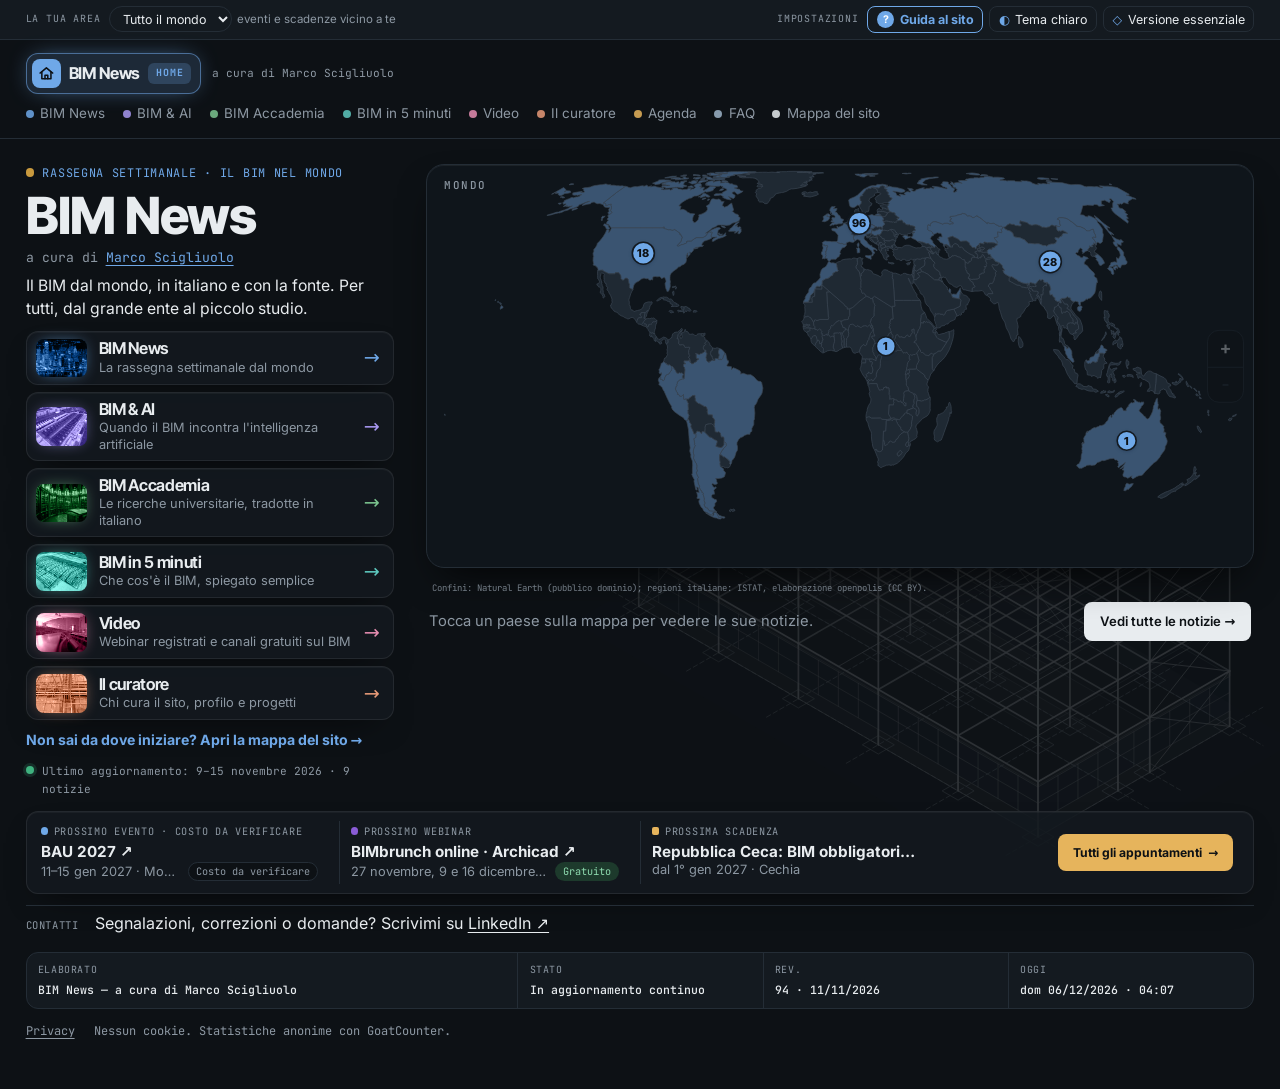
==== commit 56a0fadb: "Nuova pagina FAQ prima della Mappa del sito, con le lingue della ricerca; nuovo passo nella Guida al" ====
--- a/index.html
+++ b/index.html
@@ -357,7 +357,7 @@
 .st-item .st-wip{font-family:var(--mono);font-size:.74rem;display:flex;gap:.5rem;align-items:center}
 .sub-h{margin:0;font-family:var(--display);font-stretch:80%;font-weight:750;font-size:1.5rem;line-height:1.1}
 main>section{display:none}
-:root[data-view="video"] #video,:root[data-view="bim-accademia"] #bim-accademia,:root[data-view="agenda"] #agenda,:root[data-view="mappa"] #mappa,:root[data-view="chi-sono"] #chi-sono,:root[data-view="wip"] #wip,:root[data-view="bim-5-minuti"] #bim-5-minuti,:root[data-view="bim-news"] #bim-news,:root[data-view="fuori"] #fuori,:root[data-view="contatti"] #contatti{display:grid}
+:root[data-view="video"] #video,:root[data-view="bim-accademia"] #bim-accademia,:root[data-view="agenda"] #agenda,:root[data-view="faq"] #faq,:root[data-view="mappa"] #mappa,:root[data-view="chi-sono"] #chi-sono,:root[data-view="wip"] #wip,:root[data-view="bim-5-minuti"] #bim-5-minuti,:root[data-view="bim-news"] #bim-news,:root[data-view="fuori"] #fuori,:root[data-view="contatti"] #contatti{display:grid}
 :root:not([data-view]) main>section{display:grid}
 :root:not([data-view]) .home-link{display:none}
 .home-link{display:inline-block;margin-top:1.6rem;font-family:var(--mono);font-size:.78rem;color:var(--muted);text-decoration:none}
@@ -1395,6 +1395,38 @@
 .sn-cards svg.ic .lr2{text-anchor:start;fill:var(--accent)}
 .sn-cards a:hover svg.ic .ln{stroke-width:1.8}
 .data-err{margin:0;padding:.6rem 1rem;background:var(--k-cur-s);color:var(--ink);font-size:.9rem;text-align:center}
+
+/* FAQ */
+:root{--k-faq:#3f5a73;--k-faq-2:#2f4659;--k-faq-s:#e7edf2;--k-faq-h:#eef2f6;--k-faq-bg:#f1f3f5;--k-faq-on:#fff}
+:root[data-theme="dark"]{--k-faq:#9db4c8;--k-faq-2:#bccbd8;--k-faq-s:#1b2530;--k-faq-h:#202b37;--k-faq-bg:#0e1216;--k-faq-on:#0d1115}
+:root[data-view="faq"]{--accent:var(--k-faq);--accent-2:var(--k-faq-2);--accent-soft:var(--k-faq-s);--hi:var(--k-faq-h);--bg:var(--k-faq-bg);--on-accent:var(--k-faq-on)}
+.k-faq{--accent:var(--k-faq);--accent-2:var(--k-faq-2);--accent-soft:var(--k-faq-s);--hi:var(--k-faq-h);--on-accent:var(--k-faq-on)}
+.top nav a[href="#faq"]{--dotc:var(--k-faq)}
+#faq .content{display:grid;gap:1.2rem;max-width:62rem}
+.faq-search{display:grid;gap:.3rem;max-width:30rem}
+.faq-search input{font:inherit;padding:.55rem .8rem;border:1px solid var(--line);border-radius:8px;background:var(--surface);color:var(--ink)}
+.faq-list{display:grid;gap:1.6rem}
+.faq-g{display:grid;gap:.5rem}
+.faq-g h3{font-family:var(--mono);font-size:.74rem;font-weight:500;letter-spacing:.12em;text-transform:uppercase;color:var(--accent);margin:0 0 .2rem}
+.faq-q{border:1px solid var(--line);border-radius:10px;background:var(--surface);transition:border-color .2s}
+.faq-q[open]{border-color:color-mix(in srgb,var(--accent) 55%,var(--line))}
+.faq-q summary{cursor:pointer;list-style:none;padding:.85rem 2.6rem .85rem 1rem;font-family:var(--display);font-weight:600;font-size:1.05rem;position:relative}
+.faq-q summary::-webkit-details-marker{display:none}
+.faq-q summary::after{content:"+";position:absolute;right:1rem;top:50%;transform:translateY(-50%);font-family:var(--mono);color:var(--accent);font-size:1.1rem}
+.faq-q[open] summary::after{content:"−"}
+.faq-q summary:focus-visible{outline:2px solid var(--accent);outline-offset:2px;border-radius:10px}
+.faq-a{padding:0 1rem 1rem;color:var(--muted)}
+.faq-a p{margin:0 0 .6rem;max-width:72ch}
+.faq-a b{color:var(--ink);font-weight:600}
+.faq-a a{color:var(--accent)}
+.lg-h{font-family:var(--mono);font-size:.7rem;font-weight:500;letter-spacing:.1em;text-transform:uppercase;color:var(--ink);margin:1rem 0 .5rem}
+.lg-list{list-style:none;margin:0 0 .6rem;padding:0;display:flex;flex-wrap:wrap;gap:.35rem}
+.lg-list li{display:inline-flex;align-items:baseline;gap:.4rem;padding:.3rem .6rem;border:1px solid var(--line);border-radius:8px;background:var(--bg);font-size:.84rem}
+.lg-list li b{color:var(--ink);font-weight:600}
+.lg-list li span{color:var(--muted)}
+.lg-yes li{border-color:color-mix(in srgb,var(--accent) 40%,var(--line))}
+.lg-test li{border-style:dashed}
+.faq-none{color:var(--muted)}
 </style>
 </head>
 <body>
@@ -1426,6 +1458,7 @@
       <a href="#video">Video</a>
       <a href="#chi-sono">Il curatore</a>
       <a href="#agenda">Agenda</a>
+      <a href="#faq">FAQ</a>
       <a href="#mappa">Mappa del sito</a>
     </nav>
   </div>
@@ -1610,6 +1643,16 @@
         <div class="agp-col" id="agp-wb-box"><h3 class="agp-h"><span class="agp-i wb" aria-hidden="true"></span>Webinar</h3><p class="agp-sub">Online: si seguono da qualunque paese.</p><ol class="ag-list" id="agp-wb"></ol></div>
       </div>
       <p class="ag-note">Date, luoghi e costi sono verificati sulle pagine ufficiali quando li inseriamo: controllali sempre prima di iscriverti. Le scadenze riportano la fonte della norma o della notizia. L'area che scegli qui vale per tutto il sito: la trovi anche in alto, nella barra delle impostazioni, e resta salvata solo nel tuo browser.</p>
+    </div>
+  </section>
+
+  <section id="faq">
+    <div class="content">
+      <h2>Domande frequenti</h2>
+      <p class="lead">Le domande che ci si pone esplorando BIM News: che cosa trovi nelle varie pagine, come scegliamo le notizie, in che lingue cerchiamo, come si usa il sito.</p>
+      <label class="faq-search"><span class="f-lab">Cerca tra le domande</span><input type="search" id="faq-q" placeholder="per esempio: lingue, mappa, traduzioni"></label>
+      <div class="faq-list" id="faq-list"><div class="faq-g"><h3>Il sito</h3><details class="faq-q"><summary>Che cos'è BIM News?</summary><div class="faq-a"><p>Una rassegna settimanale sul BIM (Building Information Modeling, il metodo di progettare e gestire le opere con un modello digitale fatto di oggetti che portano con sé le loro informazioni). Raccoglie le notizie da tutto il mondo, le riassume in italiano, le colloca sulla mappa e mette sempre il link alla fonte. Accanto alle notizie ci sono una guida per chi comincia, le ricerche universitarie tradotte, video, agenda e manuali.</p></div></details><details class="faq-q"><summary>Chi lo cura?</summary><div class="faq-a"><p>Marco Scigliuolo, ingegnere civile in provincia di Bolzano. Nella pagina <a href="#chi-sono">Il curatore</a> trovi profilo, portfolio, manuali e progetti.</p></div></details><details class="faq-q"><summary>Ogni quanto si aggiorna?</summary><div class="faq-a"><p>Ogni lunedì arrivano le notizie della settimana appena conclusa, insieme a nuovi articoli di BIM Accademia, eventi, scadenze e video. Nel frattempo proseguiamo la ricerca a ritroso per completare l'archivio paese per paese.</p></div></details><details class="faq-q"><summary>Devo registrarmi o pagare?</summary><div class="faq-a"><p>No. Il sito è gratuito e senza registrazione.</p></div></details></div><div class="faq-g"><h3>Le notizie</h3><details class="faq-q"><summary>Da dove arrivano le notizie?</summary><div class="faq-a"><p>Da tre tipi di fonti. Le <b>fonti istituzionali</b>: governi, ministeri, gazzette ufficiali, enti normativi, sezioni nazionali di buildingSMART, stazioni appaltanti, università, banche di sviluppo; città, regioni e province solo quando danno un contributo concreto, come un obbligo, un regolamento o una grande opera. La <b>stampa autorevole</b>: testate di settore con redazione, grandi quotidiani nazionali, agenzie di stampa. Le <b>grandi aziende</b>, solo per fatti di peso reale e mai per pubblicità. Restano fuori blog personali, siti di singoli studi, rivenditori, cronaca locale e social.</p></div></details><details class="faq-q"><summary>Come scegliete che cosa pubblicare?</summary><div class="faq-a"><p>Pubblichiamo un fatto quando cambia qualcosa per chi progetta o costruisce in quel paese: strategie nazionali e obblighi, norme adottate, grandi opere pubbliche in BIM, primi progetti pilota, eventi di riferimento. Il criterio di fondo è l'inclusività: a parità di interesse scegliamo la notizia che aiuta qualcuno a cominciare. I dettagli sono nel riquadro «Come scegliamo le notizie» di <a href="#bim-news">BIM News</a>.</p></div></details><details class="faq-q"><summary>Perché sulla mappa alcuni paesi sono ancora vuoti?</summary><div class="faq-a"><p>Perché la ricerca non li ha ancora raggiunti, non perché lì il BIM manchi. È in corso una ricerca a tappeto, area per area, nella lingua di ogni paese; ogni settimana una parte del lavoro va ai paesi ancora vuoti.</p></div></details><details class="faq-q"><summary>Che cosa indicano i numeri sulla mappa?</summary><div class="faq-a"><p>Quante notizie ci sono per continente, paese o regione. Tocca un continente, poi un paese e una regione per vedere le notizie di quel luogo.</p></div></details><details class="faq-q"><summary>Perché alcune notizie hanno l'etichetta «Archivio»?</summary><div class="faq-a"><p>Sono notizie che abbiamo raccolto più di sette giorni dopo la loro uscita, per completare la storia di un paese o di una norma.</p></div></details><details class="faq-q"><summary>Perché non ci sono notizie prima del 2015?</summary><div class="faq-a"><p>Il 2015 è l'anno in cui è uscita la prima parte della UNI 11337, la serie di norme italiane sul BIM. Lo usiamo come punto di partenza comune per tutto il mondo.</p></div></details><details class="faq-q"><summary>Che cosa trovo in BIM & AI?</summary><div class="faq-a"><p>Le notizie in cui il tema principale è l'intelligenza artificiale applicata al BIM e alle costruzioni, con la stessa mappa e gli stessi filtri di BIM News.</p></div></details></div><div class="faq-g"><h3>Le lingue della ricerca</h3><details class="faq-q"><summary>In che lingue cercate le notizie?</summary><div class="faq-a"><p>Cerchiamo ogni notizia nella lingua del paese in cui nasce, non solo in inglese. Qui sotto trovi le lingue in cui cerchiamo e quelle che stiamo verificando.<h4 class="lg-h">Lingue in cui cerchiamo (36)</h4><ul class="lg-list lg-yes"><li><b>Arabo</b><span lang="">العربية</span></li><li><b>Bulgaro</b><span lang="">български</span></li><li><b>Catalano</b><span lang="">català</span></li><li><b>Ceco</b><span lang="">čeština</span></li><li><b>Cinese</b><span lang="">中文</span></li><li><b>Coreano</b><span lang="">한국어</span></li><li><b>Curdo sorani</b><span lang="">کوردی</span></li><li><b>Danese</b><span lang="">dansk</span></li><li><b>Ebraico</b><span lang="">עברית</span></li><li><b>Estone</b><span lang="">eesti</span></li><li><b>Finlandese</b><span lang="">suomi</span></li><li><b>Francese</b><span lang="">français</span></li><li><b>Giapponese</b><span lang="">日本語</span></li><li><b>Greco</b><span lang="">ελληνικά</span></li><li><b>Indonesiano</b><span lang="">Bahasa Indonesia</span></li><li><b>Inglese</b><span lang="">English</span></li><li><b>Italiano</b><span lang="">italiano</span></li><li><b>Lettone</b><span lang="">latviešu</span></li><li><b>Lituano</b><span lang="">lietuvių</span></li><li><b>Malayalam</b><span lang="">മലയാളം</span></li><li><b>Norvegese</b><span lang="">norsk</span></li><li><b>Olandese</b><span lang="">Nederlands</span></li><li><b>Persiano</b><span lang="">فارسی</span></li><li><b>Polacco</b><span lang="">polski</span></li><li><b>Portoghese</b><span lang="">português</span></li><li><b>Russo</b><span lang="">русский</span></li><li><b>Spagnolo</b><span lang="">español</span></li><li><b>Svedese</b><span lang="">svenska</span></li><li><b>Tagiko</b><span lang="">тоҷикӣ</span></li><li><b>Tamil</b><span lang="">தமிழ்</span></li><li><b>Tedesco</b><span lang="">Deutsch</span></li><li><b>Thai</b><span lang="">ไทย</span></li><li><b>Turco</b><span lang="">Türkçe</span></li><li><b>Ucraino</b><span lang="">українська</span></li><li><b>Ungherese</b><span lang="">magyar</span></li><li><b>Vietnamita</b><span lang="">Tiếng Việt</span></li></ul><h4 class="lg-h">Lingue in verifica (40)</h4><p>Sono le lingue nazionali di paesi in cui ci aspettiamo attività sul BIM. Le cerchiamo una per una: se dopo ricerche serie non troviamo fonti adatte, la lingua esce dall'elenco; se le troviamo, passa tra quelle qui sopra.</p><ul class="lg-list lg-test"><li><b>Afrikaans</b><span lang="">Afrikaans</span></li><li><b>Albanese</b><span lang="">shqip</span></li><li><b>Amarico</b><span lang="">አማርኛ</span></li><li><b>Armeno</b><span lang="">հայերեն</span></li><li><b>Azero</b><span lang="">azərbaycanca</span></li><li><b>Basco</b><span lang="">euskara</span></li><li><b>Bengalese</b><span lang="">বাংলা</span></li><li><b>Birmano</b><span lang="">မြန်မာ</span></li><li><b>Bosniaco</b><span lang="">bosanski</span></li><li><b>Croato</b><span lang="">hrvatski</span></li><li><b>Filippino</b><span lang="">Filipino</span></li><li><b>Galiziano</b><span lang="">galego</span></li><li><b>Georgiano</b><span lang="">ქართული</span></li><li><b>Hausa</b><span lang="">Hausa</span></li><li><b>Hindi</b><span lang="">हिन्दी</span></li><li><b>Irlandese</b><span lang="">Gaeilge</span></li><li><b>Islandese</b><span lang="">íslenska</span></li><li><b>Kazako</b><span lang="">қазақ</span></li><li><b>Khmer</b><span lang="">ខ្មែរ</span></li><li><b>Kinyarwanda</b><span lang="">Ikinyarwanda</span></li><li><b>Lao</b><span lang="">ລາວ</span></li><li><b>Lussemburghese</b><span lang="">Lëtzebuergesch</span></li><li><b>Macedone</b><span lang="">македонски</span></li><li><b>Malese</b><span lang="">Bahasa Melayu</span></li><li><b>Malgascio</b><span lang="">malagasy</span></li><li><b>Maltese</b><span lang="">Malti</span></li><li><b>Marathi</b><span lang="">मराठी</span></li><li><b>Mongolo</b><span lang="">монгол</span></li><li><b>Nepalese</b><span lang="">नेपाली</span></li><li><b>Rumeno</b><span lang="">română</span></li><li><b>Serbo</b><span lang="">српски</span></li><li><b>Singalese</b><span lang="">සිංහල</span></li><li><b>Slovacco</b><span lang="">slovenčina</span></li><li><b>Sloveno</b><span lang="">slovenščina</span></li><li><b>Somalo</b><span lang="">Soomaali</span></li><li><b>Swahili</b><span lang="">Kiswahili</span></li><li><b>Urdu</b><span lang="">اردو</span></li><li><b>Uzbeko</b><span lang="">oʻzbekcha</span></li><li><b>Yoruba</b><span lang="">Yorùbá</span></li><li><b>Zulu</b><span lang="">isiZulu</span></li></ul></div></details><details class="faq-q"><summary>Come avete scelto queste lingue?</summary><div class="faq-a"><p>Nel mondo si parlano circa 7.100–7.200 lingue: è l'ordine di grandezza indicato da Ethnologue, il catalogo di riferimento. Solo una piccola parte ha contenuti digitali su temi tecnici. Per misurarlo abbiamo usato un indicatore pubblico e verificabile: le edizioni di Wikipedia. Wikipedia ha 348 edizioni linguistiche attive; la voce sull'intelligenza artificiale c'è in 185, quella sul BIM in 38. Le lingue con la voce sul BIM (tolto l'esperanto, che non ha un paese di riferimento) sono il punto di partenza della ricerca. A queste aggiungiamo, in verifica, le lingue nazionali dei paesi dove ci aspettiamo attività. Dati rilevati a novembre 2026.</p></div></details></div><div class="faq-g"><h3>Le altre pagine</h3><details class="faq-q"><summary>Non conosco il BIM: da dove parto?</summary><div class="faq-a"><p>Da <a href="#bim-5-minuti">BIM in 5 minuti</a>: che cos'è, a che cosa serve, le norme, le sigle, le dimensioni dal 3D al 10D e i risultati concreti misurati dalle ricerche.</p></div></details><details class="faq-q"><summary>Che cos'è BIM Accademia? Chi traduce gli abstract?</summary><div class="faq-a"><p><a href="#bim-accademia">BIM Accademia</a> raccoglie articoli scientifici sul BIM in accesso aperto, con licenza Creative Commons BY, che permette di riprodurre e tradurre l'abstract. Le traduzioni sono nostre e sono indicate come tali; per citare un articolo vale sempre il testo originale, a un clic.</p></div></details><details class="faq-q"><summary>Dove trovo eventi, webinar e scadenze?</summary><div class="faq-a"><p>Nell'<a href="#agenda">Agenda</a> e nella striscia in fondo alla home. Con «La tua area», nelle impostazioni in alto, vedi prima gli appuntamenti del tuo continente.</p></div></details><details class="faq-q"><summary>Che cosa sono i manuali nella pagina del curatore?</summary><div class="faq-a"><p>Guide pratiche per chi progetta: Property Set per l'IFC, Dynamo, AutoCAD, progettazione elettrica, linguaggi di programmazione. Le trovi in <a href="#studio">Nello studio</a>, da leggere online o scaricare in PDF.</p></div></details><details class="faq-q"><summary>Dove trovo video e lezioni universitarie?</summary><div class="faq-a"><p>Nella pagina <a href="#video">Video</a>: webinar e conferenze registrati, canali gratuiti e lezioni di università.</p></div></details></div><div class="faq-g"><h3>Usare il sito</h3><details class="faq-q"><summary>Che differenza c'è tra versione completa ed essenziale?</summary><div class="faq-a"><p>La versione completa ha mappa interattiva, foto, animazioni e caratteri del sito. L'essenziale scarica solo testi e notizie: è pensata per connessioni lente e per chi preferisce meno movimento. Si cambia con il tasto in alto a destra.</p></div></details><details class="faq-q"><summary>Come passo dal tema scuro a quello chiaro?</summary><div class="faq-a"><p>Con il tasto «Tema chiaro» o «Tema scuro» in alto a destra. Il sito ricorda la scelta.</p></div></details><details class="faq-q"><summary>Il sito è molto grande: c'è una guida?</summary><div class="faq-a"><p>Sì, tre. La <b>Guida al sito</b>, dal tasto in alto nella home, mostra passo per passo le parti principali. La <a href="#mappa">Mappa del sito</a> elenca tutte le pagine con una breve descrizione. E questa pagina risponde alle domande più frequenti.</p></div></details><details class="faq-q"><summary>Come segnalo un errore o una notizia?</summary><div class="faq-a"><p>Scrivimi su LinkedIn: il link è in fondo alla home, alla voce «Contatti». Ogni segnalazione viene verificata sulla fonte prima di essere pubblicata.</p></div></details></div></div>
+      <p class="faq-none" id="faq-none" hidden>Nessuna domanda trovata. Prova con un'altra parola, oppure apri la <a href="#mappa">Mappa del sito</a>.</p>
     </div>
   </section>
 
@@ -2191,7 +2234,7 @@
   <div class="cartiglio">
     <div><span>Elaborato</span><strong>BIM News — a cura di Marco Scigliuolo</strong></div>
     <div><span>Stato</span><strong>In aggiornamento continuo</strong></div>
-    <div><span>Rev.</span><strong>93 · 11/11/2026</strong></div>
+    <div><span>Rev.</span><strong>94 · 11/11/2026</strong></div>
     <div><span>Oggi</span><strong><time id="oggi">10/11/2026</time></strong></div>
   </div>
   <div class="foot-links"><a href="privacy.html">Privacy</a><span>Nessun cookie. Statistiche anonime con GoatCounter.</span></div>
@@ -2547,7 +2590,7 @@
 document.addEventListener("keydown",function(e){if(e.key==="Escape"&&!$("reader").hidden)location.hash="bim-news"});
 
 // pagine: #chi-sono, #wip, ... ; nessun indirizzo = home; #settimana-AAAA-MM-GG apre la settimana dentro BIM News
-var VIEWS=["chi-sono","portfolio","studio","proposte","wip","bim-5-minuti","bim-news","bim-accademia","fuori","libri","video","agenda","mappa"],SUB={"chi-sono":"profilo",portfolio:"portfolio",studio:"studio",proposte:"proposte",wip:"wip",fuori:"fuori",libri:"libri"},SEEN={};
+var VIEWS=["chi-sono","portfolio","studio","proposte","wip","bim-5-minuti","bim-news","bim-accademia","fuori","libri","video","agenda","faq","mappa"],SUB={"chi-sono":"profilo",portfolio:"portfolio",studio:"studio",proposte:"proposte",wip:"wip",fuori:"fuori",libri:"libri"},SEEN={};
 function view(){var h=location.hash.slice(1),wk=/^settimana-/.test(h),v=wk?"bim-news":(VIEWS.indexOf(h)>-1?h:"home");
   // BIM & AI: stessa pagina di BIM News, filtrata sulle notizie con tag AI
   var ai=h==="bim-ai";if(ai)v="bim-news";
@@ -2617,8 +2660,9 @@
  {t:["fc-map"],h:"La mappa del mondo",p:"Questa è la mappa con tutte le notizie che arrivano dal mondo. I numeri dicono quante sono; tocca un continente, poi un paese e una regione per vederle."},
  {t:["fc-strip"],h:"Eventi e agenda",p:"Questa è la barra degli eventi e dell'agenda: il prossimo evento gratuito e quello a pagamento, il prossimo webinar e la prossima scadenza normativa. Con «Tutti gli appuntamenti» apri l'agenda completa."},
  {t:["util"],h:"Le impostazioni",p:"Qui scegli la tua area geografica, che filtra eventi e scadenze, il tema chiaro o scuro e la versione essenziale, più leggera per le connessioni lente."},
- {t:innerWidth<700?["topnav","fc-nav"]:["fc-nav","topnav"],h:"Due modi per navigare",p:"Per muoverti nel sito puoi usare i pulsanti a sinistra oppure le schede in alto a destra: portano alle stesse pagine. Il bottone blu «BIM News» in alto a sinistra ti riporta sempre qui."}];
-function el(k){return k==="fc-nav"?document.querySelector(".fc-nav"):k==="fc-map"?document.querySelector("#fc-map .map-wrap")||$("fc-map"):k==="fc-strip"?$("fc-strip"):k==="util"?document.querySelector(".util"):k==="topnav"?document.querySelector(".top nav"):null}
+ {t:innerWidth<700?["topnav","fc-nav"]:["fc-nav","topnav"],h:"Due modi per navigare",p:"Per muoverti nel sito puoi usare i pulsanti a sinistra oppure le schede in alto a destra: portano alle stesse pagine. Il bottone «BIM News» in alto a sinistra ti riporta sempre qui."},
+ {t:["faq"],h:"Le domande frequenti",p:"Il sito è grande e cresce ogni settimana. Nelle FAQ trovi le risposte alle domande che ci si pone esplorandolo: che cosa c'è nelle varie pagine, come scegliamo le notizie, in che lingue cerchiamo e come si usa il sito."}];
+function el(k){return k==="fc-nav"?document.querySelector(".fc-nav"):k==="fc-map"?document.querySelector("#fc-map .map-wrap")||$("fc-map"):k==="fc-strip"?$("fc-strip"):k==="util"?document.querySelector(".util"):k==="topnav"?document.querySelector(".top nav"):k==="faq"?document.querySelector('.top nav a[href="#faq"]'):null}
 function mk(t,a){var e=document.createElementNS(NS,t);for(var k in a)e.setAttribute(k,a[k]);return e}
 function draw(){var st=STEPS[i],W=innerWidth,H=innerHeight,pad=8,R=[];
   st.t.forEach(function(k){var e=el(k);if(!e||!e.offsetParent&&e!==document.querySelector(".util"))return;var r=e.getBoundingClientRect();R.push({x:r.left-pad,y:r.top-pad,w:r.width+2*pad,h:r.height+2*pad})});
@@ -2629,7 +2673,7 @@
   $("tour-prev").disabled=i===0;$("tour-next").textContent=i===STEPS.length-1?"Fine":"Avanti ›";
   var c=$("tour-card"),cw=c.offsetWidth,ch=c.offsetHeight,g=34,r0=R[0]||{x:W/2,y:H/2,w:0,h:0},cx,cy;
   // posizione della scheda: a destra, a sinistra, sotto o sopra la prima zona, dove c'è spazio
-  var opts=[[r0.x+r0.w+g,r0.y+r0.h/2-ch/2],[r0.x-g-cw,r0.y+r0.h/2-ch/2],[r0.x+r0.w/2-cw/2,r0.y+r0.h+g],[r0.x+r0.w/2-cw/2,r0.y-g-ch]];
+  var opts=[[r0.x+r0.w+g,r0.y+r0.h/2-ch/2],[r0.x-g-cw,r0.y+r0.h/2-ch/2],[r0.x+r0.w/2-cw/2,r0.y+r0.h+g],[r0.x+r0.w/2-cw/2,r0.y-g-ch],[Math.min(W-cw-12,Math.max(12,r0.x+r0.w/2-cw/2)),r0.y+r0.h+g+20]];
   var ok=opts.filter(function(o){return o[0]>=12&&o[0]+cw<=W-12&&o[1]>=12&&o[1]+ch<=H-12})[0];
   if(W<700)ok=[(W-cw)/2,H-ch-12];
   if(!ok){ok=[Math.max(12,Math.min(W-cw-12,r0.x+r0.w/2-cw/2)),Math.max(12,Math.min(H-ch-12,r0.y+r0.h-ch-16))]}
@@ -2667,7 +2711,7 @@
 
 latest();render();ranking();view();
 // mappa del sito: albero apribile, collegamenti alle pagine, linee curve disegnate sul posto
-var SITEMAP={"t": "Il sito", "d": "BIM News, la rassegna sul BIM nel mondo, a cura di Marco Scigliuolo: un sito inclusivo, perché tutti adottino il BIM", "h": "#home", "c": [{"t": "BIM News", "k": "k-news", "d": "La rassegna settimanale dal mondo, con la mappa interattiva", "h": "#bim-news", "c": [{"t": "Ultimo aggiornamento", "d": "Le notizie della settimana più recente", "h": "#bim-news", "e": "latest"}, {"t": "Come scegliamo le notizie", "d": "I criteri della selezione, a partire dall'inclusività", "h": "#bim-news", "e": "all-intro"}, {"t": "Mappa del mondo", "d": "Continenti, paesi e regioni con il numero di notizie", "h": "#bim-news", "e": "map"}, {"t": "Archivio dal 2015", "d": "Tutte le notizie per anno e mese, con filtri e ricerca", "h": "#bim-news", "e": "m-nav"}, {"t": "Eventi e webinar", "d": "I prossimi appuntamenti, accanto alle notizie", "h": "#bim-news", "e": "ag-side"}]}, {"t": "BIM & AI", "k": "k-ai", "d": "Le notizie in cui il BIM incontra l'intelligenza artificiale", "h": "#bim-ai"}, {"t": "BIM Accademia", "k": "k-acc", "d": "Articoli scientifici sul BIM, con abstract tradotti in italiano", "h": "#bim-accademia"}, {"t": "BIM in 5 minuti", "k": "k-b5", "d": "Che cos'è il BIM, spiegato semplice: norme, dimensioni e sigle", "h": "#bim-5-minuti", "c": [{"t": "Le norme dal 2015 a oggi", "d": "La timeline a spina di pesce, da sinistra a destra", "h": "#bim-5-minuti", "e": "norme"}, {"t": "Le dimensioni del BIM", "d": "Dal 3D al 10D, con grafiche e fonti", "h": "#bim-5-minuti", "e": "b5-dim"}, {"t": "Le sigle in un minuto", "d": "IFC, ACDat, CI, pGI, LOD, LOIN e le altre", "h": "#bim-5-minuti", "e": "b5-sigle"}, {"t": "Risultati concreti", "d": "Ore e soldi risparmiati secondo le ricerche, con il contatore del tuo studio", "h": "#bim-5-minuti", "e": "b5-risultati"}]}, {"t": "Video", "k": "k-vid", "d": "Webinar registrati e canali gratuiti sul BIM", "h": "#video", "c": [{"t": "Webinar e conferenze", "d": "Registrazioni gratuite in quattro lingue", "h": "#video", "e": "vd-list"}, {"t": "Dalle università", "d": "Lezioni di Stanford, Technion, TUM, Cambridge e atenei italiani", "h": "#video", "e": "vd-uni"}, {"t": "Canali YouTube", "d": "I canali che parlano di BIM", "h": "#video", "e": "ch-list"}]}, {"t": "Agenda", "k": "k-ag", "d": "Scadenze normative, eventi e webinar in arrivo, filtrati per area", "h": "#agenda", "c": [{"t": "Scadenze normative", "d": "Gli obblighi BIM che entrano in vigore, paese per paese", "h": "#agenda", "e": "agp-sc-box"}, {"t": "Eventi", "d": "Fiere, congressi e conferenze, mese per mese", "h": "#agenda", "e": "agp-ev-box"}, {"t": "Webinar", "d": "Appuntamenti online, gratuiti e a pagamento", "h": "#agenda", "e": "agp-wb-box"}]}, {"t": "Il curatore", "k": "k-cur", "d": "Chi cura il sito: profilo, progetti, idee e passioni", "h": "#chi-sono", "c": [{"t": "Profilo", "d": "Chi sono, percorso, competenze e strumenti", "h": "#chi-sono"}, {"t": "Portfolio", "d": "I progetti a cui ho lavorato", "h": "#portfolio"}, {"t": "Nello studio", "d": "Riflessioni, soluzioni e manuali per chi progetta", "h": "#studio", "c": [{"t": "Riflessioni", "d": "Che cosa vuol dire essere ingegnere", "h": "#studio", "tab": 0}, {"t": "I problemi della progettazione", "d": "Dodici problemi frequenti, da risolvere uno per uno", "h": "#studio", "tab": 1}, {"t": "Ottimizzazione per il BIM", "d": "Script per ridurre il lavoro ripetitivo nella modellazione", "h": "#studio", "tab": 2}, {"t": "Ottimizzazione per AutoCAD", "d": "Routine e script da copiare o scaricare", "h": "#studio", "tab": 3}, {"t": "I manuali di Claude", "d": "Manuali professionali scritti con Claude su mie indicazioni, da leggere online o scaricare in PDF", "h": "#studio", "tab": 4}]}, {"t": "Le mie proposte", "d": "Idee per il mondo del BIM", "h": "#proposte"}, {"t": "Work in progress", "d": "I lavori in corso", "h": "#wip"}, {"t": "Fuori dallo studio", "d": "Passioni, riflessioni e manuali non professionali", "h": "#fuori", "c": [{"t": "La musica", "d": "Esplorazione e disciplina", "h": "#fuori", "e": "fuori-musica", "box": "fuori", "tab": 0}, {"t": "I miei libri", "d": "I libri che mi hanno formato", "h": "#fuori", "e": "fuori-libri", "box": "fuori", "tab": 0}, {"t": "Essere ingegnere", "d": "Come ci si vede e ci si sente", "h": "#fuori", "e": "fuori-ingegnere", "box": "fuori", "tab": 0}, {"t": "Lo scautismo", "d": "Un'altra parte di me", "h": "#fuori", "e": "fuori-scout", "box": "fuori", "tab": 0}, {"t": "I manuali di Claude", "d": "Manuali non professionali: suono, chitarra, basso", "h": "#fuori", "box": "fuori", "tab": 1}]}, {"t": "I miei libri", "d": "Sei categorie di letture fondamentali", "h": "#libri", "c": [{"t": "Crescita personale e psicologia", "d": "Capire le persone, a partire da sé", "h": "#libri", "e": "libri-01"}, {"t": "Romanzi", "d": "Le storie che restano", "h": "#libri", "e": "libri-02"}, {"t": "Poesia", "d": "Le raccolte a cui torno", "h": "#libri", "e": "libri-03"}, {"t": "Saggistica", "d": "I saggi che cambiano il modo di ragionare", "h": "#libri", "e": "libri-04"}, {"t": "Arte e fotografia", "d": "Imparare a guardare", "h": "#libri", "e": "libri-05"}, {"t": "Economia", "d": "Capire l'economia, oltre gli slogan", "h": "#libri", "e": "libri-06"}]}]}]};
+var SITEMAP={"t": "Il sito", "d": "BIM News, la rassegna sul BIM nel mondo, a cura di Marco Scigliuolo: un sito inclusivo, perché tutti adottino il BIM", "h": "#home", "c": [{"t": "BIM News", "k": "k-news", "d": "La rassegna settimanale dal mondo, con la mappa interattiva", "h": "#bim-news", "c": [{"t": "Ultimo aggiornamento", "d": "Le notizie della settimana più recente", "h": "#bim-news", "e": "latest"}, {"t": "Come scegliamo le notizie", "d": "I criteri della selezione, a partire dall'inclusività", "h": "#bim-news", "e": "all-intro"}, {"t": "Mappa del mondo", "d": "Continenti, paesi e regioni con il numero di notizie", "h": "#bim-news", "e": "map"}, {"t": "Archivio dal 2015", "d": "Tutte le notizie per anno e mese, con filtri e ricerca", "h": "#bim-news", "e": "m-nav"}, {"t": "Eventi e webinar", "d": "I prossimi appuntamenti, accanto alle notizie", "h": "#bim-news", "e": "ag-side"}]}, {"t": "BIM & AI", "k": "k-ai", "d": "Le notizie in cui il BIM incontra l'intelligenza artificiale", "h": "#bim-ai"}, {"t": "BIM Accademia", "k": "k-acc", "d": "Articoli scientifici sul BIM, con abstract tradotti in italiano", "h": "#bim-accademia"}, {"t": "BIM in 5 minuti", "k": "k-b5", "d": "Che cos'è il BIM, spiegato semplice: norme, dimensioni e sigle", "h": "#bim-5-minuti", "c": [{"t": "Le norme dal 2015 a oggi", "d": "La timeline a spina di pesce, da sinistra a destra", "h": "#bim-5-minuti", "e": "norme"}, {"t": "Le dimensioni del BIM", "d": "Dal 3D al 10D, con grafiche e fonti", "h": "#bim-5-minuti", "e": "b5-dim"}, {"t": "Le sigle in un minuto", "d": "IFC, ACDat, CI, pGI, LOD, LOIN e le altre", "h": "#bim-5-minuti", "e": "b5-sigle"}, {"t": "Risultati concreti", "d": "Ore e soldi risparmiati secondo le ricerche, con il contatore del tuo studio", "h": "#bim-5-minuti", "e": "b5-risultati"}]}, {"t": "Video", "k": "k-vid", "d": "Webinar registrati e canali gratuiti sul BIM", "h": "#video", "c": [{"t": "Webinar e conferenze", "d": "Registrazioni gratuite in quattro lingue", "h": "#video", "e": "vd-list"}, {"t": "Dalle università", "d": "Lezioni di Stanford, Technion, TUM, Cambridge e atenei italiani", "h": "#video", "e": "vd-uni"}, {"t": "Canali YouTube", "d": "I canali che parlano di BIM", "h": "#video", "e": "ch-list"}]}, {"t": "Agenda", "k": "k-ag", "d": "Scadenze normative, eventi e webinar in arrivo, filtrati per area", "h": "#agenda", "c": [{"t": "Scadenze normative", "d": "Gli obblighi BIM che entrano in vigore, paese per paese", "h": "#agenda", "e": "agp-sc-box"}, {"t": "Eventi", "d": "Fiere, congressi e conferenze, mese per mese", "h": "#agenda", "e": "agp-ev-box"}, {"t": "Webinar", "d": "Appuntamenti online, gratuiti e a pagamento", "h": "#agenda", "e": "agp-wb-box"}]}, {"t": "Il curatore", "k": "k-cur", "d": "Chi cura il sito: profilo, progetti, idee e passioni", "h": "#chi-sono", "c": [{"t": "Profilo", "d": "Chi sono, percorso, competenze e strumenti", "h": "#chi-sono"}, {"t": "Portfolio", "d": "I progetti a cui ho lavorato", "h": "#portfolio"}, {"t": "Nello studio", "d": "Riflessioni, soluzioni e manuali per chi progetta", "h": "#studio", "c": [{"t": "Riflessioni", "d": "Che cosa vuol dire essere ingegnere", "h": "#studio", "tab": 0}, {"t": "I problemi della progettazione", "d": "Dodici problemi frequenti, da risolvere uno per uno", "h": "#studio", "tab": 1}, {"t": "Ottimizzazione per il BIM", "d": "Script per ridurre il lavoro ripetitivo nella modellazione", "h": "#studio", "tab": 2}, {"t": "Ottimizzazione per AutoCAD", "d": "Routine e script da copiare o scaricare", "h": "#studio", "tab": 3}, {"t": "I manuali di Claude", "d": "Manuali professionali scritti con Claude su mie indicazioni, da leggere online o scaricare in PDF", "h": "#studio", "tab": 4}]}, {"t": "Le mie proposte", "d": "Idee per il mondo del BIM", "h": "#proposte"}, {"t": "Work in progress", "d": "I lavori in corso", "h": "#wip"}, {"t": "Fuori dallo studio", "d": "Passioni, riflessioni e manuali non professionali", "h": "#fuori", "c": [{"t": "La musica", "d": "Esplorazione e disciplina", "h": "#fuori", "e": "fuori-musica", "box": "fuori", "tab": 0}, {"t": "I miei libri", "d": "I libri che mi hanno formato", "h": "#fuori", "e": "fuori-libri", "box": "fuori", "tab": 0}, {"t": "Essere ingegnere", "d": "Come ci si vede e ci si sente", "h": "#fuori", "e": "fuori-ingegnere", "box": "fuori", "tab": 0}, {"t": "Lo scautismo", "d": "Un'altra parte di me", "h": "#fuori", "e": "fuori-scout", "box": "fuori", "tab": 0}, {"t": "I manuali di Claude", "d": "Manuali non professionali: suono, chitarra, basso", "h": "#fuori", "box": "fuori", "tab": 1}]}, {"t": "I miei libri", "d": "Sei categorie di letture fondamentali", "h": "#libri", "c": [{"t": "Crescita personale e psicologia", "d": "Capire le persone, a partire da sé", "h": "#libri", "e": "libri-01"}, {"t": "Romanzi", "d": "Le storie che restano", "h": "#libri", "e": "libri-02"}, {"t": "Poesia", "d": "Le raccolte a cui torno", "h": "#libri", "e": "libri-03"}, {"t": "Saggistica", "d": "I saggi che cambiano il modo di ragionare", "h": "#libri", "e": "libri-04"}, {"t": "Arte e fotografia", "d": "Imparare a guardare", "h": "#libri", "e": "libri-05"}, {"t": "Economia", "d": "Capire l'economia, oltre gli slogan", "h": "#libri", "e": "libri-06"}]}]}, {"t": "FAQ", "k": "k-faq", "d": "Le domande frequenti di chi esplora il sito, con le lingue della ricerca", "h": "#faq", "c": [{"t": "Il sito", "d": "Domande: Che cos'è BIM News, Chi lo cura…", "h": "#faq"}, {"t": "Le notizie", "d": "Domande: Da dove arrivano le notizie, Come scegliete che cosa pubblicare…", "h": "#faq"}, {"t": "Le lingue della ricerca", "d": "Domande: In che lingue cercate le notizie, Come avete scelto queste lingue…", "h": "#faq"}, {"t": "Le altre pagine", "d": "Domande: Non conosco il BIM: da dove parto, Che cos'è BIM Accademia Chi traduce gli abstract…", "h": "#faq"}, {"t": "Usare il sito", "d": "Domande: Che differenza c'è tra versione completa ed essenziale, Come passo dal tema scuro a quello chiaro…", "h": "#faq"}]}]};
 (function(){var root=$("mm"),svg=$("mm-lines"),wrap=$("mm-wrap");if(!root)return;var uid=0;
 function esc(t){return String(t).replace(/[&<>"]/g,function(c){return{"&":"&amp;","<":"&lt;",">":"&gt;","\"":"&quot;"}[c]})}
 function build(n,depth,k){var li=document.createElement("li"),kids=n.c||[],cls=n.k||k||"";li.setAttribute("role","treeitem");if(cls)li.className=cls;
@@ -2868,6 +2912,11 @@
 new MutationObserver(check).observe(root,{attributes:true,attributeFilter:["class","data-view","data-theme"]});
 document.addEventListener("visibilitychange",check);
 })();
+// FAQ: ricerca tra le domande e apertura dal link
+(function(){var q=$("faq-q");if(!q)return;var L=[].slice.call(document.querySelectorAll(".faq-q"));
+function norm(t){return t.toLowerCase().normalize("NFD").replace(/[\u0300-\u036f]/g,"")}
+q.addEventListener("input",function(){var v=norm(q.value.trim()),n=0;L.forEach(function(d){var ok=!v||norm(d.textContent).indexOf(v)>=0;d.hidden=!ok;if(ok)n++;if(v&&ok)d.open=true});
+  document.querySelectorAll(".faq-g").forEach(function(g){g.hidden=!g.querySelector(".faq-q:not([hidden])")});$("faq-none").hidden=n>0})})();
 // «Grafici della veste C»: articoli di BIM Accademia per anno (filtro) e misuratori dei risultati
 (function(){
 // misuratori: ogni percentuale sulla sua scala da 0 a 100, senza confronti tra voci diverse
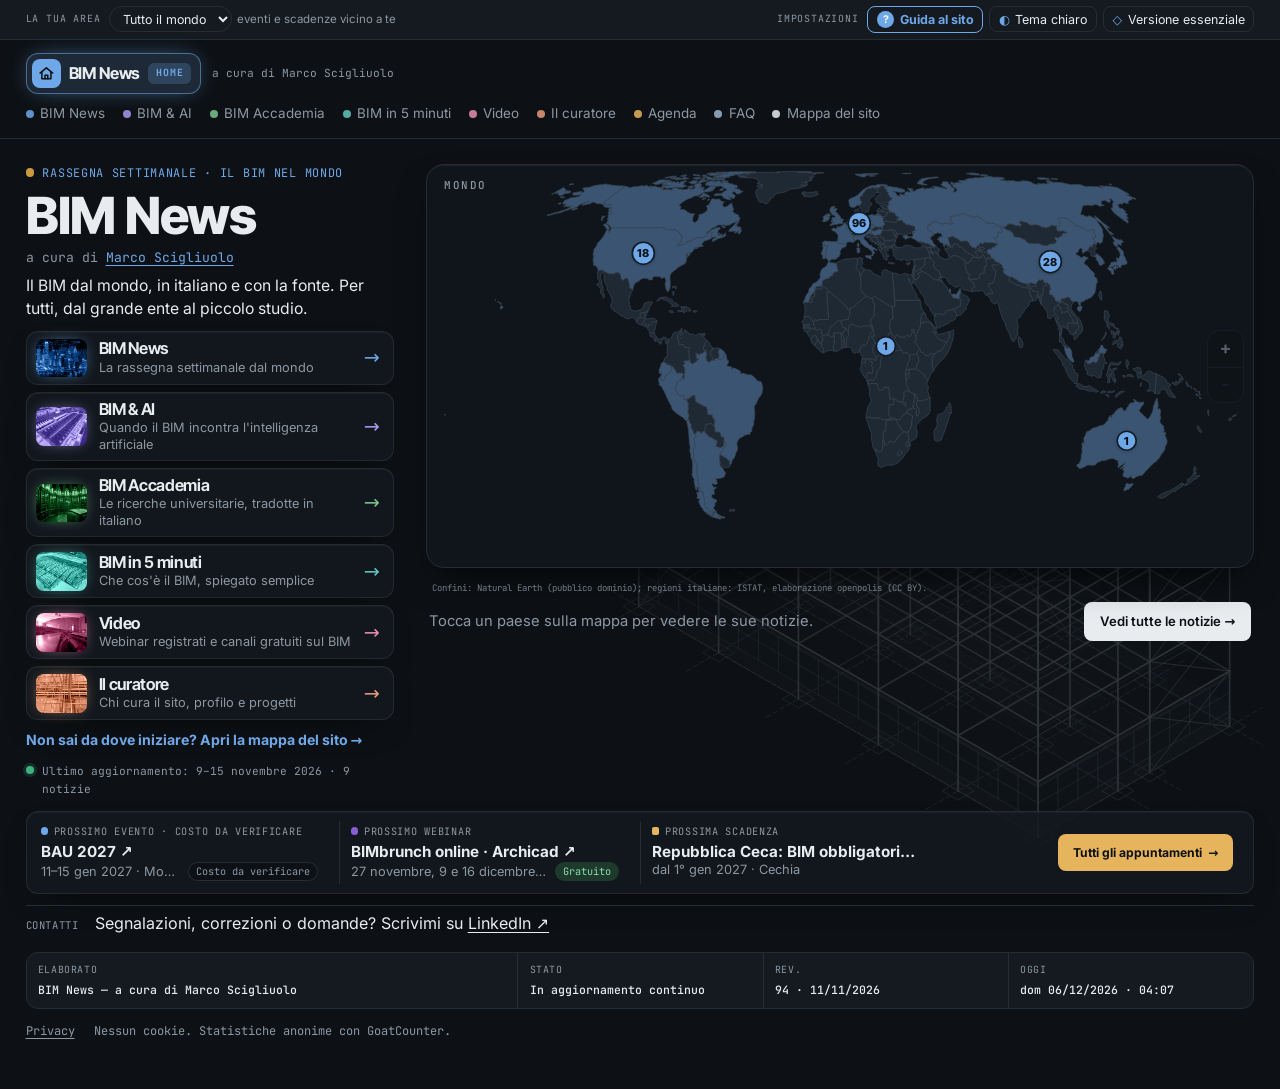
==== commit ba589909: "FAQ: chi gestisce il sito, aggiornamento e attendibilità delle notizie, contatti, collaborazioni Co-" ====
--- a/index.html
+++ b/index.html
@@ -1396,6 +1396,7 @@
 .sn-cards a:hover svg.ic .ln{stroke-width:1.8}
 .data-err{margin:0;padding:.6rem 1rem;background:var(--k-cur-s);color:var(--ink);font-size:.9rem;text-align:center}
 
+
 /* FAQ */
 :root{--k-faq:#3f5a73;--k-faq-2:#2f4659;--k-faq-s:#e7edf2;--k-faq-h:#eef2f6;--k-faq-bg:#f1f3f5;--k-faq-on:#fff}
 :root[data-theme="dark"]{--k-faq:#9db4c8;--k-faq-2:#bccbd8;--k-faq-s:#1b2530;--k-faq-h:#202b37;--k-faq-bg:#0e1216;--k-faq-on:#0d1115}
@@ -1651,7 +1652,7 @@
       <h2>Domande frequenti</h2>
       <p class="lead">Le domande che ci si pone esplorando BIM News: che cosa trovi nelle varie pagine, come scegliamo le notizie, in che lingue cerchiamo, come si usa il sito.</p>
       <label class="faq-search"><span class="f-lab">Cerca tra le domande</span><input type="search" id="faq-q" placeholder="per esempio: lingue, mappa, traduzioni"></label>
-      <div class="faq-list" id="faq-list"><div class="faq-g"><h3>Il sito</h3><details class="faq-q"><summary>Che cos'è BIM News?</summary><div class="faq-a"><p>Una rassegna settimanale sul BIM (Building Information Modeling, il metodo di progettare e gestire le opere con un modello digitale fatto di oggetti che portano con sé le loro informazioni). Raccoglie le notizie da tutto il mondo, le riassume in italiano, le colloca sulla mappa e mette sempre il link alla fonte. Accanto alle notizie ci sono una guida per chi comincia, le ricerche universitarie tradotte, video, agenda e manuali.</p></div></details><details class="faq-q"><summary>Chi lo cura?</summary><div class="faq-a"><p>Marco Scigliuolo, ingegnere civile in provincia di Bolzano. Nella pagina <a href="#chi-sono">Il curatore</a> trovi profilo, portfolio, manuali e progetti.</p></div></details><details class="faq-q"><summary>Ogni quanto si aggiorna?</summary><div class="faq-a"><p>Ogni lunedì arrivano le notizie della settimana appena conclusa, insieme a nuovi articoli di BIM Accademia, eventi, scadenze e video. Nel frattempo proseguiamo la ricerca a ritroso per completare l'archivio paese per paese.</p></div></details><details class="faq-q"><summary>Devo registrarmi o pagare?</summary><div class="faq-a"><p>No. Il sito è gratuito e senza registrazione.</p></div></details></div><div class="faq-g"><h3>Le notizie</h3><details class="faq-q"><summary>Da dove arrivano le notizie?</summary><div class="faq-a"><p>Da tre tipi di fonti. Le <b>fonti istituzionali</b>: governi, ministeri, gazzette ufficiali, enti normativi, sezioni nazionali di buildingSMART, stazioni appaltanti, università, banche di sviluppo; città, regioni e province solo quando danno un contributo concreto, come un obbligo, un regolamento o una grande opera. La <b>stampa autorevole</b>: testate di settore con redazione, grandi quotidiani nazionali, agenzie di stampa. Le <b>grandi aziende</b>, solo per fatti di peso reale e mai per pubblicità. Restano fuori blog personali, siti di singoli studi, rivenditori, cronaca locale e social.</p></div></details><details class="faq-q"><summary>Come scegliete che cosa pubblicare?</summary><div class="faq-a"><p>Pubblichiamo un fatto quando cambia qualcosa per chi progetta o costruisce in quel paese: strategie nazionali e obblighi, norme adottate, grandi opere pubbliche in BIM, primi progetti pilota, eventi di riferimento. Il criterio di fondo è l'inclusività: a parità di interesse scegliamo la notizia che aiuta qualcuno a cominciare. I dettagli sono nel riquadro «Come scegliamo le notizie» di <a href="#bim-news">BIM News</a>.</p></div></details><details class="faq-q"><summary>Perché sulla mappa alcuni paesi sono ancora vuoti?</summary><div class="faq-a"><p>Perché la ricerca non li ha ancora raggiunti, non perché lì il BIM manchi. È in corso una ricerca a tappeto, area per area, nella lingua di ogni paese; ogni settimana una parte del lavoro va ai paesi ancora vuoti.</p></div></details><details class="faq-q"><summary>Che cosa indicano i numeri sulla mappa?</summary><div class="faq-a"><p>Quante notizie ci sono per continente, paese o regione. Tocca un continente, poi un paese e una regione per vedere le notizie di quel luogo.</p></div></details><details class="faq-q"><summary>Perché alcune notizie hanno l'etichetta «Archivio»?</summary><div class="faq-a"><p>Sono notizie che abbiamo raccolto più di sette giorni dopo la loro uscita, per completare la storia di un paese o di una norma.</p></div></details><details class="faq-q"><summary>Perché non ci sono notizie prima del 2015?</summary><div class="faq-a"><p>Il 2015 è l'anno in cui è uscita la prima parte della UNI 11337, la serie di norme italiane sul BIM. Lo usiamo come punto di partenza comune per tutto il mondo.</p></div></details><details class="faq-q"><summary>Che cosa trovo in BIM & AI?</summary><div class="faq-a"><p>Le notizie in cui il tema principale è l'intelligenza artificiale applicata al BIM e alle costruzioni, con la stessa mappa e gli stessi filtri di BIM News.</p></div></details></div><div class="faq-g"><h3>Le lingue della ricerca</h3><details class="faq-q"><summary>In che lingue cercate le notizie?</summary><div class="faq-a"><p>Cerchiamo ogni notizia nella lingua del paese in cui nasce, non solo in inglese. Qui sotto trovi le lingue in cui cerchiamo e quelle che stiamo verificando.<h4 class="lg-h">Lingue in cui cerchiamo (36)</h4><ul class="lg-list lg-yes"><li><b>Arabo</b><span lang="">العربية</span></li><li><b>Bulgaro</b><span lang="">български</span></li><li><b>Catalano</b><span lang="">català</span></li><li><b>Ceco</b><span lang="">čeština</span></li><li><b>Cinese</b><span lang="">中文</span></li><li><b>Coreano</b><span lang="">한국어</span></li><li><b>Curdo sorani</b><span lang="">کوردی</span></li><li><b>Danese</b><span lang="">dansk</span></li><li><b>Ebraico</b><span lang="">עברית</span></li><li><b>Estone</b><span lang="">eesti</span></li><li><b>Finlandese</b><span lang="">suomi</span></li><li><b>Francese</b><span lang="">français</span></li><li><b>Giapponese</b><span lang="">日本語</span></li><li><b>Greco</b><span lang="">ελληνικά</span></li><li><b>Indonesiano</b><span lang="">Bahasa Indonesia</span></li><li><b>Inglese</b><span lang="">English</span></li><li><b>Italiano</b><span lang="">italiano</span></li><li><b>Lettone</b><span lang="">latviešu</span></li><li><b>Lituano</b><span lang="">lietuvių</span></li><li><b>Malayalam</b><span lang="">മലയാളം</span></li><li><b>Norvegese</b><span lang="">norsk</span></li><li><b>Olandese</b><span lang="">Nederlands</span></li><li><b>Persiano</b><span lang="">فارسی</span></li><li><b>Polacco</b><span lang="">polski</span></li><li><b>Portoghese</b><span lang="">português</span></li><li><b>Russo</b><span lang="">русский</span></li><li><b>Spagnolo</b><span lang="">español</span></li><li><b>Svedese</b><span lang="">svenska</span></li><li><b>Tagiko</b><span lang="">тоҷикӣ</span></li><li><b>Tamil</b><span lang="">தமிழ்</span></li><li><b>Tedesco</b><span lang="">Deutsch</span></li><li><b>Thai</b><span lang="">ไทย</span></li><li><b>Turco</b><span lang="">Türkçe</span></li><li><b>Ucraino</b><span lang="">українська</span></li><li><b>Ungherese</b><span lang="">magyar</span></li><li><b>Vietnamita</b><span lang="">Tiếng Việt</span></li></ul><h4 class="lg-h">Lingue in verifica (40)</h4><p>Sono le lingue nazionali di paesi in cui ci aspettiamo attività sul BIM. Le cerchiamo una per una: se dopo ricerche serie non troviamo fonti adatte, la lingua esce dall'elenco; se le troviamo, passa tra quelle qui sopra.</p><ul class="lg-list lg-test"><li><b>Afrikaans</b><span lang="">Afrikaans</span></li><li><b>Albanese</b><span lang="">shqip</span></li><li><b>Amarico</b><span lang="">አማርኛ</span></li><li><b>Armeno</b><span lang="">հայերեն</span></li><li><b>Azero</b><span lang="">azərbaycanca</span></li><li><b>Basco</b><span lang="">euskara</span></li><li><b>Bengalese</b><span lang="">বাংলা</span></li><li><b>Birmano</b><span lang="">မြန်မာ</span></li><li><b>Bosniaco</b><span lang="">bosanski</span></li><li><b>Croato</b><span lang="">hrvatski</span></li><li><b>Filippino</b><span lang="">Filipino</span></li><li><b>Galiziano</b><span lang="">galego</span></li><li><b>Georgiano</b><span lang="">ქართული</span></li><li><b>Hausa</b><span lang="">Hausa</span></li><li><b>Hindi</b><span lang="">हिन्दी</span></li><li><b>Irlandese</b><span lang="">Gaeilge</span></li><li><b>Islandese</b><span lang="">íslenska</span></li><li><b>Kazako</b><span lang="">қазақ</span></li><li><b>Khmer</b><span lang="">ខ្មែរ</span></li><li><b>Kinyarwanda</b><span lang="">Ikinyarwanda</span></li><li><b>Lao</b><span lang="">ລາວ</span></li><li><b>Lussemburghese</b><span lang="">Lëtzebuergesch</span></li><li><b>Macedone</b><span lang="">македонски</span></li><li><b>Malese</b><span lang="">Bahasa Melayu</span></li><li><b>Malgascio</b><span lang="">malagasy</span></li><li><b>Maltese</b><span lang="">Malti</span></li><li><b>Marathi</b><span lang="">मराठी</span></li><li><b>Mongolo</b><span lang="">монгол</span></li><li><b>Nepalese</b><span lang="">नेपाली</span></li><li><b>Rumeno</b><span lang="">română</span></li><li><b>Serbo</b><span lang="">српски</span></li><li><b>Singalese</b><span lang="">සිංහල</span></li><li><b>Slovacco</b><span lang="">slovenčina</span></li><li><b>Sloveno</b><span lang="">slovenščina</span></li><li><b>Somalo</b><span lang="">Soomaali</span></li><li><b>Swahili</b><span lang="">Kiswahili</span></li><li><b>Urdu</b><span lang="">اردو</span></li><li><b>Uzbeko</b><span lang="">oʻzbekcha</span></li><li><b>Yoruba</b><span lang="">Yorùbá</span></li><li><b>Zulu</b><span lang="">isiZulu</span></li></ul></div></details><details class="faq-q"><summary>Come avete scelto queste lingue?</summary><div class="faq-a"><p>Nel mondo si parlano circa 7.100–7.200 lingue: è l'ordine di grandezza indicato da Ethnologue, il catalogo di riferimento. Solo una piccola parte ha contenuti digitali su temi tecnici. Per misurarlo abbiamo usato un indicatore pubblico e verificabile: le edizioni di Wikipedia. Wikipedia ha 348 edizioni linguistiche attive; la voce sull'intelligenza artificiale c'è in 185, quella sul BIM in 38. Le lingue con la voce sul BIM (tolto l'esperanto, che non ha un paese di riferimento) sono il punto di partenza della ricerca. A queste aggiungiamo, in verifica, le lingue nazionali dei paesi dove ci aspettiamo attività. Dati rilevati a novembre 2026.</p></div></details></div><div class="faq-g"><h3>Le altre pagine</h3><details class="faq-q"><summary>Non conosco il BIM: da dove parto?</summary><div class="faq-a"><p>Da <a href="#bim-5-minuti">BIM in 5 minuti</a>: che cos'è, a che cosa serve, le norme, le sigle, le dimensioni dal 3D al 10D e i risultati concreti misurati dalle ricerche.</p></div></details><details class="faq-q"><summary>Che cos'è BIM Accademia? Chi traduce gli abstract?</summary><div class="faq-a"><p><a href="#bim-accademia">BIM Accademia</a> raccoglie articoli scientifici sul BIM in accesso aperto, con licenza Creative Commons BY, che permette di riprodurre e tradurre l'abstract. Le traduzioni sono nostre e sono indicate come tali; per citare un articolo vale sempre il testo originale, a un clic.</p></div></details><details class="faq-q"><summary>Dove trovo eventi, webinar e scadenze?</summary><div class="faq-a"><p>Nell'<a href="#agenda">Agenda</a> e nella striscia in fondo alla home. Con «La tua area», nelle impostazioni in alto, vedi prima gli appuntamenti del tuo continente.</p></div></details><details class="faq-q"><summary>Che cosa sono i manuali nella pagina del curatore?</summary><div class="faq-a"><p>Guide pratiche per chi progetta: Property Set per l'IFC, Dynamo, AutoCAD, progettazione elettrica, linguaggi di programmazione. Le trovi in <a href="#studio">Nello studio</a>, da leggere online o scaricare in PDF.</p></div></details><details class="faq-q"><summary>Dove trovo video e lezioni universitarie?</summary><div class="faq-a"><p>Nella pagina <a href="#video">Video</a>: webinar e conferenze registrati, canali gratuiti e lezioni di università.</p></div></details></div><div class="faq-g"><h3>Usare il sito</h3><details class="faq-q"><summary>Che differenza c'è tra versione completa ed essenziale?</summary><div class="faq-a"><p>La versione completa ha mappa interattiva, foto, animazioni e caratteri del sito. L'essenziale scarica solo testi e notizie: è pensata per connessioni lente e per chi preferisce meno movimento. Si cambia con il tasto in alto a destra.</p></div></details><details class="faq-q"><summary>Come passo dal tema scuro a quello chiaro?</summary><div class="faq-a"><p>Con il tasto «Tema chiaro» o «Tema scuro» in alto a destra. Il sito ricorda la scelta.</p></div></details><details class="faq-q"><summary>Il sito è molto grande: c'è una guida?</summary><div class="faq-a"><p>Sì, tre. La <b>Guida al sito</b>, dal tasto in alto nella home, mostra passo per passo le parti principali. La <a href="#mappa">Mappa del sito</a> elenca tutte le pagine con una breve descrizione. E questa pagina risponde alle domande più frequenti.</p></div></details><details class="faq-q"><summary>Come segnalo un errore o una notizia?</summary><div class="faq-a"><p>Scrivimi su LinkedIn: il link è in fondo alla home, alla voce «Contatti». Ogni segnalazione viene verificata sulla fonte prima di essere pubblicata.</p></div></details></div></div>
+      <div class="faq-list" id="faq-list"><div class="faq-g"><h3>Il sito</h3><details class="faq-q"><summary>Chi gestisce questo sito?</summary><div class="faq-a"><p>Il sito è gestito dall'ingegner Marco Scigliuolo ed è generato tramite Claude, l'assistente di intelligenza artificiale di Anthropic. Nella pagina <a href="#chi-sono">Il curatore</a> trovi profilo, portfolio, manuali e progetti.</p></div></details><details class="faq-q"><summary>Come vengono aggiornate le notizie e quanto sono attendibili?</summary><div class="faq-a"><p>Le notizie vengono aggiornate ogni settimana, il lunedì, in modo completamente automatico: la ricerca la svolge Claude seguendo criteri precisi stabiliti dall'autore, cioè quali fonti sono ammesse, quali temi contano, in quali lingue cercare e che cosa verificare prima di pubblicare. Li trovi nelle risposte qui sotto. Ogni notizia riporta il link alla fonte originale: per una decisione importante, fai sempre riferimento a quella.</p></div></details><details class="faq-q"><summary>Come posso contattare l'autore?</summary><div class="faq-a"><p>Tramite <a href="https://www.linkedin.com/in/marco-scigliuolo/" target="_blank" rel="noopener">LinkedIn ↗</a>. <b>Nota bene:</b> il sito è curato da una sola persona, quindi l'autore non sempre riesce a rispondere subito alle domande.</p></div></details><details class="faq-q"><summary>L'autore è aperto a collaborazioni?</summary><div class="faq-a"><p>Dipende da che cosa si vuole fare insieme. Il sito è completamente automatizzato e l'autore lo ritocca a mano solo di rado, quindi le collaborazioni possibili riguardano la stesura di articoli specifici. All'autore piacerebbe molto ascoltare i problemi tipici che si affrontano nel lavoro, trovare insieme le soluzioni e magari pubblicarle insieme. I collaboratori vengono sempre citati come autori degli articoli; la pubblicazione la fa personalmente l'autore, che non condivide con nessuno l'accesso al sito.</p></div></details><details class="faq-q"><summary>Che cos'è BIM News?</summary><div class="faq-a"><p>Una rassegna settimanale sul BIM (Building Information Modeling, il metodo di progettare e gestire le opere con un modello digitale fatto di oggetti che portano con sé le loro informazioni). Raccoglie le notizie da tutto il mondo, le riassume in italiano, le colloca sulla mappa e mette sempre il link alla fonte. Accanto alle notizie ci sono una guida per chi comincia, le ricerche universitarie tradotte, video, agenda e manuali.</p></div></details><details class="faq-q"><summary>Devo registrarmi o pagare?</summary><div class="faq-a"><p>No. Il sito è gratuito e senza registrazione.</p></div></details></div><div class="faq-g"><h3>Le notizie</h3><details class="faq-q"><summary>Da dove arrivano le notizie?</summary><div class="faq-a"><p>Da tre tipi di fonti. Le <b>fonti istituzionali</b>: governi, ministeri, gazzette ufficiali, enti normativi, sezioni nazionali di buildingSMART, stazioni appaltanti, università, banche di sviluppo; città, regioni e province solo quando danno un contributo concreto, come un obbligo, un regolamento o una grande opera. La <b>stampa autorevole</b>: testate di settore con redazione, grandi quotidiani nazionali, agenzie di stampa. Le <b>grandi aziende</b>, solo per fatti di peso reale e mai per pubblicità. Restano fuori blog personali, siti di singoli studi, rivenditori, cronaca locale e social.</p></div></details><details class="faq-q"><summary>Come scegliete che cosa pubblicare?</summary><div class="faq-a"><p>Pubblichiamo un fatto quando cambia qualcosa per chi progetta o costruisce in quel paese: strategie nazionali e obblighi, norme adottate, grandi opere pubbliche in BIM, primi progetti pilota, eventi di riferimento. Il criterio di fondo è l'inclusività: a parità di interesse scegliamo la notizia che aiuta qualcuno a cominciare. I dettagli sono nel riquadro «Come scegliamo le notizie» di <a href="#bim-news">BIM News</a>.</p></div></details><details class="faq-q"><summary>Perché sulla mappa alcuni paesi sono ancora vuoti?</summary><div class="faq-a"><p>Perché la ricerca non li ha ancora raggiunti, non perché lì il BIM manchi. È in corso una ricerca a tappeto, area per area, nella lingua di ogni paese; ogni settimana una parte del lavoro va ai paesi ancora vuoti.</p></div></details><details class="faq-q"><summary>Che cosa indicano i numeri sulla mappa?</summary><div class="faq-a"><p>Quante notizie ci sono per continente, paese o regione. Tocca un continente, poi un paese e una regione per vedere le notizie di quel luogo.</p></div></details><details class="faq-q"><summary>Perché alcune notizie hanno l'etichetta «Archivio»?</summary><div class="faq-a"><p>Sono notizie che abbiamo raccolto più di sette giorni dopo la loro uscita, per completare la storia di un paese o di una norma.</p></div></details><details class="faq-q"><summary>Perché non ci sono notizie prima del 2015?</summary><div class="faq-a"><p>Il 2015 è l'anno in cui è uscita la prima parte della UNI 11337, la serie di norme italiane sul BIM. Lo usiamo come punto di partenza comune per tutto il mondo.</p></div></details><details class="faq-q"><summary>Che cosa trovo in BIM & AI?</summary><div class="faq-a"><p>Le notizie in cui il tema principale è l'intelligenza artificiale applicata al BIM e alle costruzioni, con la stessa mappa e gli stessi filtri di BIM News.</p></div></details></div><div class="faq-g"><h3>Le lingue della ricerca</h3><details class="faq-q"><summary>In che lingue cercate le notizie?</summary><div class="faq-a"><p>Cerchiamo ogni notizia nella lingua del paese in cui nasce, non solo in inglese. Qui sotto trovi le lingue in cui cerchiamo e quelle che stiamo verificando.<h4 class="lg-h">Lingue in cui cerchiamo (36)</h4><ul class="lg-list lg-yes"><li><b>Arabo</b><span lang="">العربية</span></li><li><b>Bulgaro</b><span lang="">български</span></li><li><b>Catalano</b><span lang="">català</span></li><li><b>Ceco</b><span lang="">čeština</span></li><li><b>Cinese</b><span lang="">中文</span></li><li><b>Coreano</b><span lang="">한국어</span></li><li><b>Curdo sorani</b><span lang="">کوردی</span></li><li><b>Danese</b><span lang="">dansk</span></li><li><b>Ebraico</b><span lang="">עברית</span></li><li><b>Estone</b><span lang="">eesti</span></li><li><b>Finlandese</b><span lang="">suomi</span></li><li><b>Francese</b><span lang="">français</span></li><li><b>Giapponese</b><span lang="">日本語</span></li><li><b>Greco</b><span lang="">ελληνικά</span></li><li><b>Indonesiano</b><span lang="">Bahasa Indonesia</span></li><li><b>Inglese</b><span lang="">English</span></li><li><b>Italiano</b><span lang="">italiano</span></li><li><b>Lettone</b><span lang="">latviešu</span></li><li><b>Lituano</b><span lang="">lietuvių</span></li><li><b>Malayalam</b><span lang="">മലയാളം</span></li><li><b>Norvegese</b><span lang="">norsk</span></li><li><b>Olandese</b><span lang="">Nederlands</span></li><li><b>Persiano</b><span lang="">فارسی</span></li><li><b>Polacco</b><span lang="">polski</span></li><li><b>Portoghese</b><span lang="">português</span></li><li><b>Russo</b><span lang="">русский</span></li><li><b>Spagnolo</b><span lang="">español</span></li><li><b>Svedese</b><span lang="">svenska</span></li><li><b>Tagiko</b><span lang="">тоҷикӣ</span></li><li><b>Tamil</b><span lang="">தமிழ்</span></li><li><b>Tedesco</b><span lang="">Deutsch</span></li><li><b>Thai</b><span lang="">ไทย</span></li><li><b>Turco</b><span lang="">Türkçe</span></li><li><b>Ucraino</b><span lang="">українська</span></li><li><b>Ungherese</b><span lang="">magyar</span></li><li><b>Vietnamita</b><span lang="">Tiếng Việt</span></li></ul><h4 class="lg-h">Lingue in verifica (40)</h4><p>Sono le lingue nazionali di paesi in cui ci aspettiamo attività sul BIM. Le cerchiamo una per una: se dopo ricerche serie non troviamo fonti adatte, la lingua esce dall'elenco; se le troviamo, passa tra quelle qui sopra.</p><ul class="lg-list lg-test"><li><b>Afrikaans</b><span lang="">Afrikaans</span></li><li><b>Albanese</b><span lang="">shqip</span></li><li><b>Amarico</b><span lang="">አማርኛ</span></li><li><b>Armeno</b><span lang="">հայերեն</span></li><li><b>Azero</b><span lang="">azərbaycanca</span></li><li><b>Basco</b><span lang="">euskara</span></li><li><b>Bengalese</b><span lang="">বাংলা</span></li><li><b>Birmano</b><span lang="">မြန်မာ</span></li><li><b>Bosniaco</b><span lang="">bosanski</span></li><li><b>Croato</b><span lang="">hrvatski</span></li><li><b>Filippino</b><span lang="">Filipino</span></li><li><b>Galiziano</b><span lang="">galego</span></li><li><b>Georgiano</b><span lang="">ქართული</span></li><li><b>Hausa</b><span lang="">Hausa</span></li><li><b>Hindi</b><span lang="">हिन्दी</span></li><li><b>Irlandese</b><span lang="">Gaeilge</span></li><li><b>Islandese</b><span lang="">íslenska</span></li><li><b>Kazako</b><span lang="">қазақ</span></li><li><b>Khmer</b><span lang="">ខ្មែរ</span></li><li><b>Kinyarwanda</b><span lang="">Ikinyarwanda</span></li><li><b>Lao</b><span lang="">ລາວ</span></li><li><b>Lussemburghese</b><span lang="">Lëtzebuergesch</span></li><li><b>Macedone</b><span lang="">македонски</span></li><li><b>Malese</b><span lang="">Bahasa Melayu</span></li><li><b>Malgascio</b><span lang="">malagasy</span></li><li><b>Maltese</b><span lang="">Malti</span></li><li><b>Marathi</b><span lang="">मराठी</span></li><li><b>Mongolo</b><span lang="">монгол</span></li><li><b>Nepalese</b><span lang="">नेपाली</span></li><li><b>Rumeno</b><span lang="">română</span></li><li><b>Serbo</b><span lang="">српски</span></li><li><b>Singalese</b><span lang="">සිංහල</span></li><li><b>Slovacco</b><span lang="">slovenčina</span></li><li><b>Sloveno</b><span lang="">slovenščina</span></li><li><b>Somalo</b><span lang="">Soomaali</span></li><li><b>Swahili</b><span lang="">Kiswahili</span></li><li><b>Urdu</b><span lang="">اردو</span></li><li><b>Uzbeko</b><span lang="">oʻzbekcha</span></li><li><b>Yoruba</b><span lang="">Yorùbá</span></li><li><b>Zulu</b><span lang="">isiZulu</span></li></ul></div></details><details class="faq-q"><summary>Come avete scelto queste lingue?</summary><div class="faq-a"><p>Nel mondo si parlano circa 7.100–7.200 lingue: è l'ordine di grandezza indicato da Ethnologue, il catalogo di riferimento. Solo una piccola parte ha contenuti digitali su temi tecnici. Per misurarlo abbiamo usato un indicatore pubblico e verificabile: le edizioni di Wikipedia. Wikipedia ha 348 edizioni linguistiche attive; la voce sull'intelligenza artificiale c'è in 185, quella sul BIM in 38. Le lingue con la voce sul BIM (tolto l'esperanto, che non ha un paese di riferimento) sono il punto di partenza della ricerca. A queste aggiungiamo, in verifica, le lingue nazionali dei paesi dove ci aspettiamo attività. Dati rilevati a novembre 2026.</p></div></details></div><div class="faq-g"><h3>Le altre pagine</h3><details class="faq-q"><summary>Non conosco il BIM: da dove parto?</summary><div class="faq-a"><p>Da <a href="#bim-5-minuti">BIM in 5 minuti</a>: che cos'è, a che cosa serve, le norme, le sigle, le dimensioni dal 3D al 10D e i risultati concreti misurati dalle ricerche.</p></div></details><details class="faq-q"><summary>Che cos'è BIM Accademia? Chi traduce gli abstract?</summary><div class="faq-a"><p><a href="#bim-accademia">BIM Accademia</a> raccoglie articoli scientifici sul BIM in accesso aperto, con licenza Creative Commons BY, che permette di riprodurre e tradurre l'abstract. Le traduzioni sono nostre e sono indicate come tali; per citare un articolo vale sempre il testo originale, a un clic.</p></div></details><details class="faq-q"><summary>Dove trovo eventi, webinar e scadenze?</summary><div class="faq-a"><p>Nell'<a href="#agenda">Agenda</a> e nella striscia in fondo alla home. Con «La tua area», nelle impostazioni in alto, vedi prima gli appuntamenti del tuo continente.</p></div></details><details class="faq-q"><summary>Che cosa sono i manuali nella pagina del curatore?</summary><div class="faq-a"><p>Guide pratiche per chi progetta: Property Set per l'IFC, Dynamo, AutoCAD, progettazione elettrica, linguaggi di programmazione. Le trovi in <a href="#studio">Nello studio</a>, da leggere online o scaricare in PDF.</p></div></details><details class="faq-q"><summary>Dove trovo video e lezioni universitarie?</summary><div class="faq-a"><p>Nella pagina <a href="#video">Video</a>: webinar e conferenze registrati, canali gratuiti e lezioni di università.</p></div></details></div><div class="faq-g"><h3>Usare il sito</h3><details class="faq-q"><summary>Che differenza c'è tra versione completa ed essenziale?</summary><div class="faq-a"><p>La versione completa ha mappa interattiva, foto, animazioni e caratteri del sito. L'essenziale scarica solo testi e notizie: è pensata per connessioni lente e per chi preferisce meno movimento. Si cambia con il tasto in alto a destra.</p></div></details><details class="faq-q"><summary>Come passo dal tema scuro a quello chiaro?</summary><div class="faq-a"><p>Con il tasto «Tema chiaro» o «Tema scuro» in alto a destra. Il sito ricorda la scelta.</p></div></details><details class="faq-q"><summary>Il sito è molto grande: c'è una guida?</summary><div class="faq-a"><p>Sì, tre. La <b>Guida al sito</b>, dal tasto in alto nella home, mostra passo per passo le parti principali. La <a href="#mappa">Mappa del sito</a> elenca tutte le pagine con una breve descrizione. E questa pagina risponde alle domande più frequenti.</p></div></details><details class="faq-q"><summary>Come segnalo un errore o una notizia?</summary><div class="faq-a"><p>Scrivi all'autore su <a href="https://www.linkedin.com/in/marco-scigliuolo/" target="_blank" rel="noopener">LinkedIn ↗</a>, con il link alla fonte: ogni segnalazione viene verificata prima di essere pubblicata.</p></div></details></div></div>
       <p class="faq-none" id="faq-none" hidden>Nessuna domanda trovata. Prova con un'altra parola, oppure apri la <a href="#mappa">Mappa del sito</a>.</p>
     </div>
   </section>
@@ -2711,7 +2712,7 @@
 
 latest();render();ranking();view();
 // mappa del sito: albero apribile, collegamenti alle pagine, linee curve disegnate sul posto
-var SITEMAP={"t": "Il sito", "d": "BIM News, la rassegna sul BIM nel mondo, a cura di Marco Scigliuolo: un sito inclusivo, perché tutti adottino il BIM", "h": "#home", "c": [{"t": "BIM News", "k": "k-news", "d": "La rassegna settimanale dal mondo, con la mappa interattiva", "h": "#bim-news", "c": [{"t": "Ultimo aggiornamento", "d": "Le notizie della settimana più recente", "h": "#bim-news", "e": "latest"}, {"t": "Come scegliamo le notizie", "d": "I criteri della selezione, a partire dall'inclusività", "h": "#bim-news", "e": "all-intro"}, {"t": "Mappa del mondo", "d": "Continenti, paesi e regioni con il numero di notizie", "h": "#bim-news", "e": "map"}, {"t": "Archivio dal 2015", "d": "Tutte le notizie per anno e mese, con filtri e ricerca", "h": "#bim-news", "e": "m-nav"}, {"t": "Eventi e webinar", "d": "I prossimi appuntamenti, accanto alle notizie", "h": "#bim-news", "e": "ag-side"}]}, {"t": "BIM & AI", "k": "k-ai", "d": "Le notizie in cui il BIM incontra l'intelligenza artificiale", "h": "#bim-ai"}, {"t": "BIM Accademia", "k": "k-acc", "d": "Articoli scientifici sul BIM, con abstract tradotti in italiano", "h": "#bim-accademia"}, {"t": "BIM in 5 minuti", "k": "k-b5", "d": "Che cos'è il BIM, spiegato semplice: norme, dimensioni e sigle", "h": "#bim-5-minuti", "c": [{"t": "Le norme dal 2015 a oggi", "d": "La timeline a spina di pesce, da sinistra a destra", "h": "#bim-5-minuti", "e": "norme"}, {"t": "Le dimensioni del BIM", "d": "Dal 3D al 10D, con grafiche e fonti", "h": "#bim-5-minuti", "e": "b5-dim"}, {"t": "Le sigle in un minuto", "d": "IFC, ACDat, CI, pGI, LOD, LOIN e le altre", "h": "#bim-5-minuti", "e": "b5-sigle"}, {"t": "Risultati concreti", "d": "Ore e soldi risparmiati secondo le ricerche, con il contatore del tuo studio", "h": "#bim-5-minuti", "e": "b5-risultati"}]}, {"t": "Video", "k": "k-vid", "d": "Webinar registrati e canali gratuiti sul BIM", "h": "#video", "c": [{"t": "Webinar e conferenze", "d": "Registrazioni gratuite in quattro lingue", "h": "#video", "e": "vd-list"}, {"t": "Dalle università", "d": "Lezioni di Stanford, Technion, TUM, Cambridge e atenei italiani", "h": "#video", "e": "vd-uni"}, {"t": "Canali YouTube", "d": "I canali che parlano di BIM", "h": "#video", "e": "ch-list"}]}, {"t": "Agenda", "k": "k-ag", "d": "Scadenze normative, eventi e webinar in arrivo, filtrati per area", "h": "#agenda", "c": [{"t": "Scadenze normative", "d": "Gli obblighi BIM che entrano in vigore, paese per paese", "h": "#agenda", "e": "agp-sc-box"}, {"t": "Eventi", "d": "Fiere, congressi e conferenze, mese per mese", "h": "#agenda", "e": "agp-ev-box"}, {"t": "Webinar", "d": "Appuntamenti online, gratuiti e a pagamento", "h": "#agenda", "e": "agp-wb-box"}]}, {"t": "Il curatore", "k": "k-cur", "d": "Chi cura il sito: profilo, progetti, idee e passioni", "h": "#chi-sono", "c": [{"t": "Profilo", "d": "Chi sono, percorso, competenze e strumenti", "h": "#chi-sono"}, {"t": "Portfolio", "d": "I progetti a cui ho lavorato", "h": "#portfolio"}, {"t": "Nello studio", "d": "Riflessioni, soluzioni e manuali per chi progetta", "h": "#studio", "c": [{"t": "Riflessioni", "d": "Che cosa vuol dire essere ingegnere", "h": "#studio", "tab": 0}, {"t": "I problemi della progettazione", "d": "Dodici problemi frequenti, da risolvere uno per uno", "h": "#studio", "tab": 1}, {"t": "Ottimizzazione per il BIM", "d": "Script per ridurre il lavoro ripetitivo nella modellazione", "h": "#studio", "tab": 2}, {"t": "Ottimizzazione per AutoCAD", "d": "Routine e script da copiare o scaricare", "h": "#studio", "tab": 3}, {"t": "I manuali di Claude", "d": "Manuali professionali scritti con Claude su mie indicazioni, da leggere online o scaricare in PDF", "h": "#studio", "tab": 4}]}, {"t": "Le mie proposte", "d": "Idee per il mondo del BIM", "h": "#proposte"}, {"t": "Work in progress", "d": "I lavori in corso", "h": "#wip"}, {"t": "Fuori dallo studio", "d": "Passioni, riflessioni e manuali non professionali", "h": "#fuori", "c": [{"t": "La musica", "d": "Esplorazione e disciplina", "h": "#fuori", "e": "fuori-musica", "box": "fuori", "tab": 0}, {"t": "I miei libri", "d": "I libri che mi hanno formato", "h": "#fuori", "e": "fuori-libri", "box": "fuori", "tab": 0}, {"t": "Essere ingegnere", "d": "Come ci si vede e ci si sente", "h": "#fuori", "e": "fuori-ingegnere", "box": "fuori", "tab": 0}, {"t": "Lo scautismo", "d": "Un'altra parte di me", "h": "#fuori", "e": "fuori-scout", "box": "fuori", "tab": 0}, {"t": "I manuali di Claude", "d": "Manuali non professionali: suono, chitarra, basso", "h": "#fuori", "box": "fuori", "tab": 1}]}, {"t": "I miei libri", "d": "Sei categorie di letture fondamentali", "h": "#libri", "c": [{"t": "Crescita personale e psicologia", "d": "Capire le persone, a partire da sé", "h": "#libri", "e": "libri-01"}, {"t": "Romanzi", "d": "Le storie che restano", "h": "#libri", "e": "libri-02"}, {"t": "Poesia", "d": "Le raccolte a cui torno", "h": "#libri", "e": "libri-03"}, {"t": "Saggistica", "d": "I saggi che cambiano il modo di ragionare", "h": "#libri", "e": "libri-04"}, {"t": "Arte e fotografia", "d": "Imparare a guardare", "h": "#libri", "e": "libri-05"}, {"t": "Economia", "d": "Capire l'economia, oltre gli slogan", "h": "#libri", "e": "libri-06"}]}]}, {"t": "FAQ", "k": "k-faq", "d": "Le domande frequenti di chi esplora il sito, con le lingue della ricerca", "h": "#faq", "c": [{"t": "Il sito", "d": "Domande: Che cos'è BIM News, Chi lo cura…", "h": "#faq"}, {"t": "Le notizie", "d": "Domande: Da dove arrivano le notizie, Come scegliete che cosa pubblicare…", "h": "#faq"}, {"t": "Le lingue della ricerca", "d": "Domande: In che lingue cercate le notizie, Come avete scelto queste lingue…", "h": "#faq"}, {"t": "Le altre pagine", "d": "Domande: Non conosco il BIM: da dove parto, Che cos'è BIM Accademia Chi traduce gli abstract…", "h": "#faq"}, {"t": "Usare il sito", "d": "Domande: Che differenza c'è tra versione completa ed essenziale, Come passo dal tema scuro a quello chiaro…", "h": "#faq"}]}]};
+var SITEMAP={"t":"Il sito","d":"BIM News, la rassegna sul BIM nel mondo, a cura di Marco Scigliuolo: un sito inclusivo, perché tutti adottino il BIM","h":"#home","c":[{"t":"BIM News","k":"k-news","d":"La rassegna settimanale dal mondo, con la mappa interattiva","h":"#bim-news","c":[{"t":"Ultimo aggiornamento","d":"Le notizie della settimana più recente","h":"#bim-news","e":"latest"},{"t":"Come scegliamo le notizie","d":"I criteri della selezione, a partire dall'inclusività","h":"#bim-news","e":"all-intro"},{"t":"Mappa del mondo","d":"Continenti, paesi e regioni con il numero di notizie","h":"#bim-news","e":"map"},{"t":"Archivio dal 2015","d":"Tutte le notizie per anno e mese, con filtri e ricerca","h":"#bim-news","e":"m-nav"},{"t":"Eventi e webinar","d":"I prossimi appuntamenti, accanto alle notizie","h":"#bim-news","e":"ag-side"}]},{"t":"BIM & AI","k":"k-ai","d":"Le notizie in cui il BIM incontra l'intelligenza artificiale","h":"#bim-ai"},{"t":"BIM Accademia","k":"k-acc","d":"Articoli scientifici sul BIM, con abstract tradotti in italiano","h":"#bim-accademia"},{"t":"BIM in 5 minuti","k":"k-b5","d":"Che cos'è il BIM, spiegato semplice: norme, dimensioni e sigle","h":"#bim-5-minuti","c":[{"t":"Le norme dal 2015 a oggi","d":"La timeline a spina di pesce, da sinistra a destra","h":"#bim-5-minuti","e":"norme"},{"t":"Le dimensioni del BIM","d":"Dal 3D al 10D, con grafiche e fonti","h":"#bim-5-minuti","e":"b5-dim"},{"t":"Le sigle in un minuto","d":"IFC, ACDat, CI, pGI, LOD, LOIN e le altre","h":"#bim-5-minuti","e":"b5-sigle"},{"t":"Risultati concreti","d":"Ore e soldi risparmiati secondo le ricerche, con il contatore del tuo studio","h":"#bim-5-minuti","e":"b5-risultati"}]},{"t":"Video","k":"k-vid","d":"Webinar registrati e canali gratuiti sul BIM","h":"#video","c":[{"t":"Webinar e conferenze","d":"Registrazioni gratuite in quattro lingue","h":"#video","e":"vd-list"},{"t":"Dalle università","d":"Lezioni di Stanford, Technion, TUM, Cambridge e atenei italiani","h":"#video","e":"vd-uni"},{"t":"Canali YouTube","d":"I canali che parlano di BIM","h":"#video","e":"ch-list"}]},{"t":"Agenda","k":"k-ag","d":"Scadenze normative, eventi e webinar in arrivo, filtrati per area","h":"#agenda","c":[{"t":"Scadenze normative","d":"Gli obblighi BIM che entrano in vigore, paese per paese","h":"#agenda","e":"agp-sc-box"},{"t":"Eventi","d":"Fiere, congressi e conferenze, mese per mese","h":"#agenda","e":"agp-ev-box"},{"t":"Webinar","d":"Appuntamenti online, gratuiti e a pagamento","h":"#agenda","e":"agp-wb-box"}]},{"t":"Il curatore","k":"k-cur","d":"Chi cura il sito: profilo, progetti, idee e passioni","h":"#chi-sono","c":[{"t":"Profilo","d":"Chi sono, percorso, competenze e strumenti","h":"#chi-sono"},{"t":"Portfolio","d":"I progetti a cui ho lavorato","h":"#portfolio"},{"t":"Nello studio","d":"Riflessioni, soluzioni e manuali per chi progetta","h":"#studio","c":[{"t":"Riflessioni","d":"Che cosa vuol dire essere ingegnere","h":"#studio","tab":0},{"t":"I problemi della progettazione","d":"Dodici problemi frequenti, da risolvere uno per uno","h":"#studio","tab":1},{"t":"Ottimizzazione per il BIM","d":"Script per ridurre il lavoro ripetitivo nella modellazione","h":"#studio","tab":2},{"t":"Ottimizzazione per AutoCAD","d":"Routine e script da copiare o scaricare","h":"#studio","tab":3},{"t":"I manuali di Claude","d":"Manuali professionali scritti con Claude su mie indicazioni, da leggere online o scaricare in PDF","h":"#studio","tab":4}]},{"t":"Le mie proposte","d":"Idee per il mondo del BIM","h":"#proposte"},{"t":"Work in progress","d":"I lavori in corso","h":"#wip"},{"t":"Fuori dallo studio","d":"Passioni, riflessioni e manuali non professionali","h":"#fuori","c":[{"t":"La musica","d":"Esplorazione e disciplina","h":"#fuori","e":"fuori-musica","box":"fuori","tab":0},{"t":"I miei libri","d":"I libri che mi hanno formato","h":"#fuori","e":"fuori-libri","box":"fuori","tab":0},{"t":"Essere ingegnere","d":"Come ci si vede e ci si sente","h":"#fuori","e":"fuori-ingegnere","box":"fuori","tab":0},{"t":"Lo scautismo","d":"Un'altra parte di me","h":"#fuori","e":"fuori-scout","box":"fuori","tab":0},{"t":"I manuali di Claude","d":"Manuali non professionali: suono, chitarra, basso","h":"#fuori","box":"fuori","tab":1}]},{"t":"I miei libri","d":"Sei categorie di letture fondamentali","h":"#libri","c":[{"t":"Crescita personale e psicologia","d":"Capire le persone, a partire da sé","h":"#libri","e":"libri-01"},{"t":"Romanzi","d":"Le storie che restano","h":"#libri","e":"libri-02"},{"t":"Poesia","d":"Le raccolte a cui torno","h":"#libri","e":"libri-03"},{"t":"Saggistica","d":"I saggi che cambiano il modo di ragionare","h":"#libri","e":"libri-04"},{"t":"Arte e fotografia","d":"Imparare a guardare","h":"#libri","e":"libri-05"},{"t":"Economia","d":"Capire l'economia, oltre gli slogan","h":"#libri","e":"libri-06"}]}]},{"t":"FAQ","k":"k-faq","d":"Le domande frequenti di chi esplora il sito, con le lingue della ricerca","h":"#faq","c":[{"t":"Il sito","d":"Chi gestisce il sito, come si aggiornano le notizie, contatti e collaborazioni","h":"#faq"},{"t":"Le notizie","d":"Domande: Da dove arrivano le notizie, Come scegliete che cosa pubblicare…","h":"#faq"},{"t":"Le lingue della ricerca","d":"Domande: In che lingue cercate le notizie, Come avete scelto queste lingue…","h":"#faq"},{"t":"Le altre pagine","d":"Domande: Non conosco il BIM: da dove parto, Che cos'è BIM Accademia Chi traduce gli abstract…","h":"#faq"},{"t":"Usare il sito","d":"Domande: Che differenza c'è tra versione completa ed essenziale, Come passo dal tema scuro a quello chiaro…","h":"#faq"}]}]};
 (function(){var root=$("mm"),svg=$("mm-lines"),wrap=$("mm-wrap");if(!root)return;var uid=0;
 function esc(t){return String(t).replace(/[&<>"]/g,function(c){return{"&":"&amp;","<":"&lt;",">":"&gt;","\"":"&quot;"}[c]})}
 function build(n,depth,k){var li=document.createElement("li"),kids=n.c||[],cls=n.k||k||"";li.setAttribute("role","treeitem");if(cls)li.className=cls;
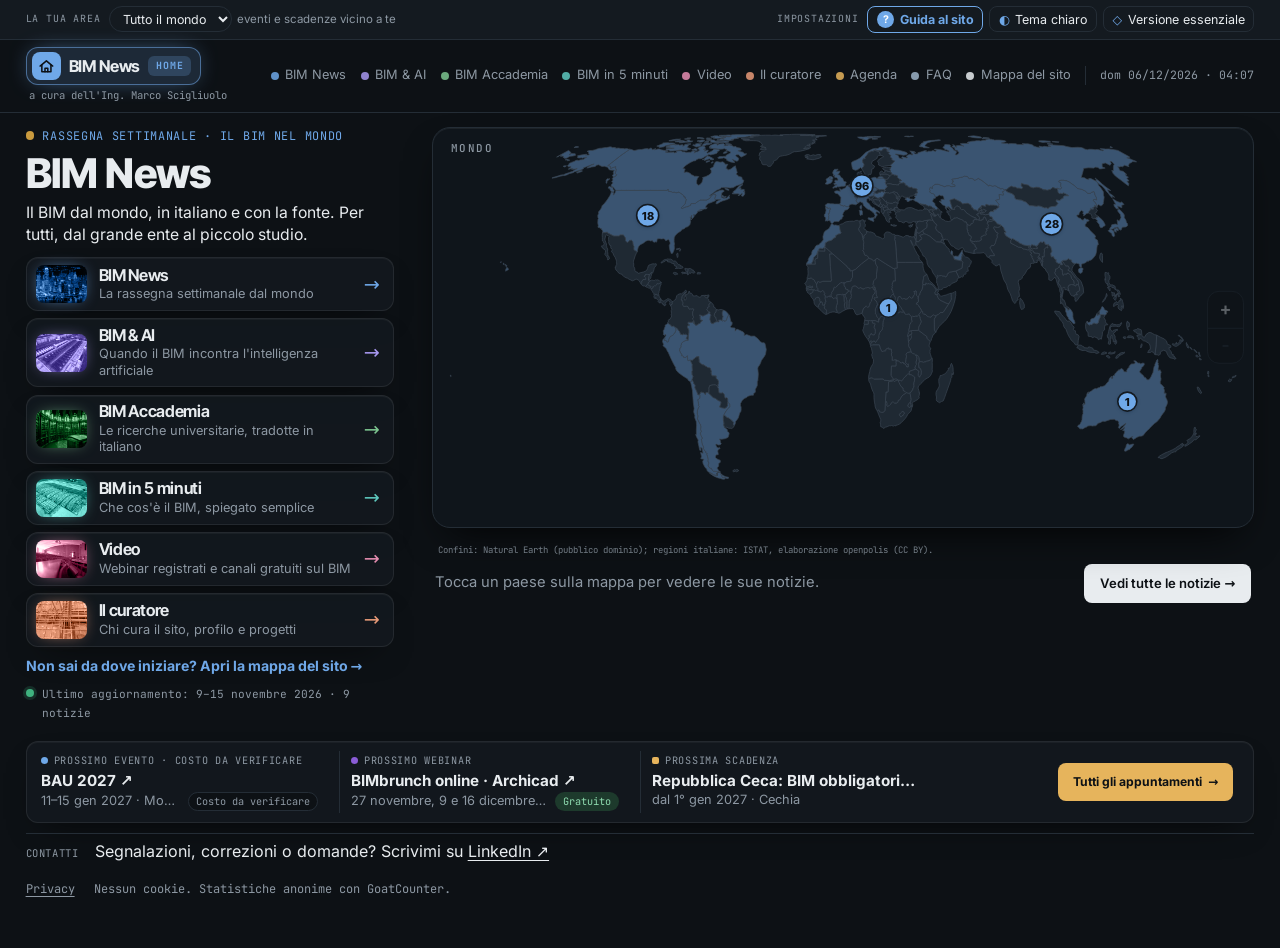
==== commit 42dcde67: "Home più compatta, pagine a tutta larghezza, profilo e CV riorganizzati, FAQ su due colonne, orologi" ====
--- a/index.html
+++ b/index.html
@@ -5,6 +5,7 @@
 <meta name="viewport" content="width=device-width, initial-scale=1, viewport-fit=cover">
 <title>BIM News · Un sito a cura di Marco Scigliuolo</title>
 <meta name="description" content="BIM News: le novità sul BIM dall'Alto Adige al resto del mondo, ogni settimana, con sintesi in italiano e link alle fonti. Mappa, filtri, archivio per mese, BIM in 5 minuti e timeline delle norme. A cura di Marco Scigliuolo.">
+<meta name="revisione" content="95 · 11/11/2026">
 <meta name="color-scheme" content="dark light">
 <link rel="icon" href="data:image/svg+xml,%3Csvg xmlns='http://www.w3.org/2000/svg' viewBox='0 0 32 32'%3E%3Ccircle cx='16' cy='16' r='14' fill='none' stroke='%232f6db5' stroke-width='3'/%3E%3Ctext x='16' y='22' font-family='Arial' font-weight='700' font-size='16' text-anchor='middle' fill='%232f6db5'%3EM%3C/text%3E%3C/svg%3E">
 <script>(function(){try{document.documentElement.dataset.theme=localStorage.getItem("tema-2026")||"dark"}catch(e){document.documentElement.dataset.theme="dark"}})();</script>
@@ -1428,12 +1429,72 @@
 .lg-yes li{border-color:color-mix(in srgb,var(--accent) 40%,var(--line))}
 .lg-test li{border-style:dashed}
 .faq-none{color:var(--muted)}
+
+/* home compatta: la striscia degli eventi sempre intera nello schermo */
+@media (min-width:901px) and (max-width:1420px){.brand-by{display:none}.top nav{gap:.2rem .9rem}.top nav a{font-size:.8rem}}
+@media (min-width:901px){
+ :root[data-view="home"] .fc-map #map{max-height:calc(100dvh - 22rem);min-height:15rem}
+ :root[data-view="home"] .facade{min-height:0;align-items:start;gap:1rem 2.4rem}
+ :root[data-view="home"] #bim-news{padding-block:.9rem .4rem}
+ :root[data-view="home"] .fc-map .map-credit{margin:.15rem 0 0;font-size:.56rem}
+ :root[data-view="home"] .fc-cta{padding-block:0}
+ :root[data-view="home"] .fc-strip{margin-top:.2rem}
+}
+@media (min-width:901px) and (max-height:900px){
+ .fc-left>.fc-by{display:none}
+ .fc-h{font-size:clamp(2.1rem,3.2vw,2.6rem);line-height:1}
+ .fc-left{gap:.45rem}
+ .fc-btn{min-height:0}
+ .fc-upd{margin-top:0}
+}
+@media (min-width:901px) and (max-height:760px){
+ :root[data-view="home"] .fc-map #map{max-height:calc(100dvh - 20rem)}
+ .fc-map-link{display:none}
+ .fc-btn .fc-ico{height:2rem!important}
+}
+
+/* pagine a tutta larghezza: niente buchi a destra */
+.nav-oggi{font-family:var(--mono);font-size:.72rem;color:var(--muted);white-space:nowrap;padding-left:.9rem;border-left:1px solid var(--line);align-self:center}
+.nav-oggi:empty{display:none}
+@media (max-width:1279px){.nav-oggi{display:none}}
+@media (min-width:1200px){.sn-cards{grid-template-columns:repeat(7,minmax(0,1fr))!important;gap:.6rem}.sn-cards a b{font-size:.98rem}.sn-cards a small{font-size:.78rem}}
+@media (min-width:701px) and (max-width:1199px){.sn-cards{display:flex!important;flex-wrap:wrap}.sn-cards a{flex:1 1 calc(25% - .8rem);min-width:10rem}}
+#profilo .prose,#profilo .pubs,.sub .pubs{max-width:none}
+.pr-top{display:grid;grid-template-columns:minmax(0,1.5fr) minmax(0,1fr);gap:1.5rem 2.6rem;align-items:start}
+.pr-facts{border:1px solid var(--line);border-radius:var(--r);background:var(--surface);padding:1.1rem 1.3rem;display:grid;gap:.7rem;box-shadow:var(--shadow)}
+.pr-facts dl{margin:0;display:grid;gap:.7rem}
+.pr-facts dl>div{display:grid;grid-template-columns:7.5rem minmax(0,1fr);gap:.8rem;padding-top:.7rem;border-top:1px solid var(--line)}
+.pr-facts dl>div:first-child{border-top:0;padding-top:0}
+.pr-facts dt{font-family:var(--mono);font-size:.68rem;letter-spacing:.1em;text-transform:uppercase;color:var(--accent);padding-top:.2rem}
+.pr-facts dd{margin:0;font-size:.94rem;line-height:1.45}
+.pr-facts dd small{color:var(--muted)}
+.cv .cv-sum{max-width:none;column-count:2;column-gap:2.6rem}
+.cv-grid{display:grid;grid-template-columns:minmax(0,1.5fr) minmax(0,1fr);gap:1.5rem 2.6rem;align-items:start}
+.cv-main{display:grid;gap:.7rem;min-width:0}
+.cv-side{display:grid;gap:.6rem;align-content:start;position:sticky;top:1rem;border:1px solid var(--line);border-radius:var(--r);background:var(--surface);padding:1.1rem 1.3rem}
+.cv-side .cv-h:first-child{margin-top:0}
+.sub .lead,.sub .st-intro,.sub>p{max-width:none}
+#faq .content{max-width:none}
+.faq-list{display:block;column-count:2;column-gap:2rem}
+.faq-g{break-inside:avoid;margin-bottom:1.6rem}
+.ac-hist{max-width:none}
+@media (max-width:900px){.pr-top,.cv-grid{grid-template-columns:minmax(0,1fr)}.cv .cv-sum,.faq-list{column-count:1}.cv-side{position:static}}
+.faq-list{display:grid!important;grid-template-columns:repeat(2,minmax(0,1fr));gap:0 2rem;column-count:auto!important;align-items:start}
+.faq-col{display:grid;gap:1.6rem;min-width:0}
+.faq-g{margin-bottom:0}
+@media (max-width:900px){.faq-list{grid-template-columns:minmax(0,1fr);gap:1.6rem}}
+.brand-box{flex-direction:column;align-items:flex-start;gap:.15rem}
+.brand-by{margin-left:.2rem;font-size:.66rem}
+@media (min-width:901px) and (max-width:1420px){.brand-by{display:block!important}}
+.tools{display:flex!important;flex-wrap:wrap}
+.tools>li{flex:1 1 13rem}
+.top .wrap{padding-block:.45rem}
+.brand{padding-block:.22rem!important}
 </style>
 </head>
 <body>
 
 
-<div id="build-slot" aria-hidden="true"></div>
 <div id="tour" role="dialog" aria-modal="true" aria-labelledby="tour-h" hidden>
   <svg class="tour-mask" aria-hidden="true"><defs><mask id="tour-hole"><rect width="100%" height="100%" fill="#fff"/><g id="tour-holes"></g></mask><marker id="tour-ah" viewBox="0 0 10 10" refX="7" refY="5" markerWidth="5" markerHeight="5" orient="auto"><path d="M0 0 10 5 0 10z" fill="#ffd166"/></marker></defs><rect class="tour-dim" width="100%" height="100%" mask="url(#tour-hole)"/><g id="tour-rings"></g><g id="tour-arrows"></g></svg>
   <div class="tour-card" id="tour-card"><button type="button" class="tour-x" id="tour-x" aria-label="Chiudi la guida">×</button><span class="tour-step" id="tour-step"></span><h3 id="tour-h"></h3><p id="tour-p"></p><div class="tour-nav"><button type="button" id="tour-prev" aria-label="Passo precedente">‹ Indietro</button><span class="tour-dots" id="tour-dots"></span><button type="button" class="pri" id="tour-next">Avanti ›</button></div></div>
@@ -1450,7 +1511,7 @@
 <p class="data-err" id="data-err" hidden>Non riesco a caricare le notizie. Controlla la connessione e ricarica la pagina.</p>
 <header class="top">
   <div class="wrap">
-    <div class="brand-box"><a class="brand" href="#home" title="Torna alla home"><span class="br-ico" aria-hidden="true"><svg viewBox="0 0 24 24"><path d="M3 11.5 12 4l9 7.5"/><path d="M5.5 10v9.5h13V10"/><path d="M10 19.5v-5h4v5"/></svg></span><span class="br-t">BIM News</span><span class="br-home">Home</span></a><small class="brand-by">a cura di Marco Scigliuolo</small></div>
+    <div class="brand-box"><a class="brand" href="#home" title="Torna alla home"><span class="br-ico" aria-hidden="true"><svg viewBox="0 0 24 24"><path d="M3 11.5 12 4l9 7.5"/><path d="M5.5 10v9.5h13V10"/><path d="M10 19.5v-5h4v5"/></svg></span><span class="br-t">BIM News</span><span class="br-home">Home</span></a><small class="brand-by">a cura dell'Ing. Marco Scigliuolo</small></div>
     <nav aria-label="Sezioni">
       <a href="#bim-news">BIM News</a>
       <a href="#bim-ai">BIM &amp; AI</a>
@@ -1461,6 +1522,7 @@
       <a href="#agenda">Agenda</a>
       <a href="#faq">FAQ</a>
       <a href="#mappa">Mappa del sito</a>
+      <time class="nav-oggi" id="oggi" aria-label="Data e ora di oggi"></time>
     </nav>
   </div>
 </header>
@@ -1483,7 +1545,7 @@
         <div class="fc-left">
           <span class="bn-kick">Rassegna settimanale · il BIM nel mondo</span>
           <h1 class="fc-h">BIM News</h1>
-          <p class="fc-by">a cura di <a href="#chi-sono">Marco Scigliuolo</a></p>
+          <p class="fc-by">a cura dell'Ing. <a href="#chi-sono">Marco Scigliuolo</a></p>
           <p class="fc-p">Il BIM dal mondo, in italiano e con la fonte. Per tutti, dal grande ente al piccolo studio.</p>
           <nav class="fc-nav" aria-label="Pagine del sito"><a class="fc-btn k-news" href="#bim-news"><span class="fc-ico"><svg viewBox="0 0 24 24" aria-hidden="true"><circle cx="12" cy="12" r="9"/><path d="M3 12h18M12 3c2.8 3 2.8 15 0 18M12 3c-2.8 3-2.8 15 0 18"/></svg></span><span class="fc-t"><b>BIM News</b><small>La rassegna settimanale dal mondo</small></span><span class="fc-go" aria-hidden="true">→</span></a><a class="fc-btn k-ai" href="#bim-ai"><span class="fc-ico"><svg viewBox="0 0 24 24" aria-hidden="true"><path d="M11 3l1.9 5.1L18 10l-5.1 1.9L11 17l-1.9-5.1L4 10l5.1-1.9z"/><path d="M18.5 14.5l.8 2 2 .8-2 .8-.8 2-.8-2-2-.8 2-.8z"/></svg></span><span class="fc-t"><b>BIM &amp; AI</b><small>Quando il BIM incontra l'intelligenza artificiale</small></span><span class="fc-go" aria-hidden="true">→</span></a><a class="fc-btn k-acc" href="#bim-accademia"><span class="fc-ico"><svg viewBox="0 0 24 24" aria-hidden="true"><path d="M2 9l10-5 10 5-10 5z"/><path d="M6 11v5c3 2 9 2 12 0v-5M22 9v6"/></svg></span><span class="fc-t"><b>BIM Accademia</b><small>Le ricerche universitarie, tradotte in italiano</small></span><span class="fc-go" aria-hidden="true">→</span></a><a class="fc-btn k-b5" href="#bim-5-minuti"><span class="fc-ico"><svg viewBox="0 0 24 24" aria-hidden="true"><circle cx="12" cy="13" r="8"/><path d="M12 9v4l3 2M10 2.5h4"/></svg></span><span class="fc-t"><b>BIM in 5 minuti</b><small>Che cos'è il BIM, spiegato semplice</small></span><span class="fc-go" aria-hidden="true">→</span></a><a class="fc-btn k-vid" href="#video"><span class="fc-ico"><svg viewBox="0 0 24 24" aria-hidden="true"><rect x="3" y="5" width="18" height="14" rx="3"/><path d="M10 9.2v5.6l4.8-2.8z"/></svg></span><span class="fc-t"><b>Video</b><small>Webinar registrati e canali gratuiti sul BIM</small></span><span class="fc-go" aria-hidden="true">→</span></a><a class="fc-btn k-cur" href="#chi-sono"><span class="fc-ico"><svg viewBox="0 0 24 24" aria-hidden="true"><circle cx="12" cy="8" r="4"/><path d="M4 21c1.2-4.2 4.3-6 8-6s6.8 1.8 8 6"/></svg></span><span class="fc-t"><b>Il curatore</b><small>Chi cura il sito, profilo e progetti</small></span><span class="fc-go" aria-hidden="true">→</span></a></nav>
           <p class="fc-map-link"><a href="#mappa">Non sai da dove iniziare? Apri la mappa del sito →</a></p>
@@ -1652,7 +1714,7 @@
       <h2>Domande frequenti</h2>
       <p class="lead">Le domande che ci si pone esplorando BIM News: che cosa trovi nelle varie pagine, come scegliamo le notizie, in che lingue cerchiamo, come si usa il sito.</p>
       <label class="faq-search"><span class="f-lab">Cerca tra le domande</span><input type="search" id="faq-q" placeholder="per esempio: lingue, mappa, traduzioni"></label>
-      <div class="faq-list" id="faq-list"><div class="faq-g"><h3>Il sito</h3><details class="faq-q"><summary>Chi gestisce questo sito?</summary><div class="faq-a"><p>Il sito è gestito dall'ingegner Marco Scigliuolo ed è generato tramite Claude, l'assistente di intelligenza artificiale di Anthropic. Nella pagina <a href="#chi-sono">Il curatore</a> trovi profilo, portfolio, manuali e progetti.</p></div></details><details class="faq-q"><summary>Come vengono aggiornate le notizie e quanto sono attendibili?</summary><div class="faq-a"><p>Le notizie vengono aggiornate ogni settimana, il lunedì, in modo completamente automatico: la ricerca la svolge Claude seguendo criteri precisi stabiliti dall'autore, cioè quali fonti sono ammesse, quali temi contano, in quali lingue cercare e che cosa verificare prima di pubblicare. Li trovi nelle risposte qui sotto. Ogni notizia riporta il link alla fonte originale: per una decisione importante, fai sempre riferimento a quella.</p></div></details><details class="faq-q"><summary>Come posso contattare l'autore?</summary><div class="faq-a"><p>Tramite <a href="https://www.linkedin.com/in/marco-scigliuolo/" target="_blank" rel="noopener">LinkedIn ↗</a>. <b>Nota bene:</b> il sito è curato da una sola persona, quindi l'autore non sempre riesce a rispondere subito alle domande.</p></div></details><details class="faq-q"><summary>L'autore è aperto a collaborazioni?</summary><div class="faq-a"><p>Dipende da che cosa si vuole fare insieme. Il sito è completamente automatizzato e l'autore lo ritocca a mano solo di rado, quindi le collaborazioni possibili riguardano la stesura di articoli specifici. All'autore piacerebbe molto ascoltare i problemi tipici che si affrontano nel lavoro, trovare insieme le soluzioni e magari pubblicarle insieme. I collaboratori vengono sempre citati come autori degli articoli; la pubblicazione la fa personalmente l'autore, che non condivide con nessuno l'accesso al sito.</p></div></details><details class="faq-q"><summary>Che cos'è BIM News?</summary><div class="faq-a"><p>Una rassegna settimanale sul BIM (Building Information Modeling, il metodo di progettare e gestire le opere con un modello digitale fatto di oggetti che portano con sé le loro informazioni). Raccoglie le notizie da tutto il mondo, le riassume in italiano, le colloca sulla mappa e mette sempre il link alla fonte. Accanto alle notizie ci sono una guida per chi comincia, le ricerche universitarie tradotte, video, agenda e manuali.</p></div></details><details class="faq-q"><summary>Devo registrarmi o pagare?</summary><div class="faq-a"><p>No. Il sito è gratuito e senza registrazione.</p></div></details></div><div class="faq-g"><h3>Le notizie</h3><details class="faq-q"><summary>Da dove arrivano le notizie?</summary><div class="faq-a"><p>Da tre tipi di fonti. Le <b>fonti istituzionali</b>: governi, ministeri, gazzette ufficiali, enti normativi, sezioni nazionali di buildingSMART, stazioni appaltanti, università, banche di sviluppo; città, regioni e province solo quando danno un contributo concreto, come un obbligo, un regolamento o una grande opera. La <b>stampa autorevole</b>: testate di settore con redazione, grandi quotidiani nazionali, agenzie di stampa. Le <b>grandi aziende</b>, solo per fatti di peso reale e mai per pubblicità. Restano fuori blog personali, siti di singoli studi, rivenditori, cronaca locale e social.</p></div></details><details class="faq-q"><summary>Come scegliete che cosa pubblicare?</summary><div class="faq-a"><p>Pubblichiamo un fatto quando cambia qualcosa per chi progetta o costruisce in quel paese: strategie nazionali e obblighi, norme adottate, grandi opere pubbliche in BIM, primi progetti pilota, eventi di riferimento. Il criterio di fondo è l'inclusività: a parità di interesse scegliamo la notizia che aiuta qualcuno a cominciare. I dettagli sono nel riquadro «Come scegliamo le notizie» di <a href="#bim-news">BIM News</a>.</p></div></details><details class="faq-q"><summary>Perché sulla mappa alcuni paesi sono ancora vuoti?</summary><div class="faq-a"><p>Perché la ricerca non li ha ancora raggiunti, non perché lì il BIM manchi. È in corso una ricerca a tappeto, area per area, nella lingua di ogni paese; ogni settimana una parte del lavoro va ai paesi ancora vuoti.</p></div></details><details class="faq-q"><summary>Che cosa indicano i numeri sulla mappa?</summary><div class="faq-a"><p>Quante notizie ci sono per continente, paese o regione. Tocca un continente, poi un paese e una regione per vedere le notizie di quel luogo.</p></div></details><details class="faq-q"><summary>Perché alcune notizie hanno l'etichetta «Archivio»?</summary><div class="faq-a"><p>Sono notizie che abbiamo raccolto più di sette giorni dopo la loro uscita, per completare la storia di un paese o di una norma.</p></div></details><details class="faq-q"><summary>Perché non ci sono notizie prima del 2015?</summary><div class="faq-a"><p>Il 2015 è l'anno in cui è uscita la prima parte della UNI 11337, la serie di norme italiane sul BIM. Lo usiamo come punto di partenza comune per tutto il mondo.</p></div></details><details class="faq-q"><summary>Che cosa trovo in BIM & AI?</summary><div class="faq-a"><p>Le notizie in cui il tema principale è l'intelligenza artificiale applicata al BIM e alle costruzioni, con la stessa mappa e gli stessi filtri di BIM News.</p></div></details></div><div class="faq-g"><h3>Le lingue della ricerca</h3><details class="faq-q"><summary>In che lingue cercate le notizie?</summary><div class="faq-a"><p>Cerchiamo ogni notizia nella lingua del paese in cui nasce, non solo in inglese. Qui sotto trovi le lingue in cui cerchiamo e quelle che stiamo verificando.<h4 class="lg-h">Lingue in cui cerchiamo (36)</h4><ul class="lg-list lg-yes"><li><b>Arabo</b><span lang="">العربية</span></li><li><b>Bulgaro</b><span lang="">български</span></li><li><b>Catalano</b><span lang="">català</span></li><li><b>Ceco</b><span lang="">čeština</span></li><li><b>Cinese</b><span lang="">中文</span></li><li><b>Coreano</b><span lang="">한국어</span></li><li><b>Curdo sorani</b><span lang="">کوردی</span></li><li><b>Danese</b><span lang="">dansk</span></li><li><b>Ebraico</b><span lang="">עברית</span></li><li><b>Estone</b><span lang="">eesti</span></li><li><b>Finlandese</b><span lang="">suomi</span></li><li><b>Francese</b><span lang="">français</span></li><li><b>Giapponese</b><span lang="">日本語</span></li><li><b>Greco</b><span lang="">ελληνικά</span></li><li><b>Indonesiano</b><span lang="">Bahasa Indonesia</span></li><li><b>Inglese</b><span lang="">English</span></li><li><b>Italiano</b><span lang="">italiano</span></li><li><b>Lettone</b><span lang="">latviešu</span></li><li><b>Lituano</b><span lang="">lietuvių</span></li><li><b>Malayalam</b><span lang="">മലയാളം</span></li><li><b>Norvegese</b><span lang="">norsk</span></li><li><b>Olandese</b><span lang="">Nederlands</span></li><li><b>Persiano</b><span lang="">فارسی</span></li><li><b>Polacco</b><span lang="">polski</span></li><li><b>Portoghese</b><span lang="">português</span></li><li><b>Russo</b><span lang="">русский</span></li><li><b>Spagnolo</b><span lang="">español</span></li><li><b>Svedese</b><span lang="">svenska</span></li><li><b>Tagiko</b><span lang="">тоҷикӣ</span></li><li><b>Tamil</b><span lang="">தமிழ்</span></li><li><b>Tedesco</b><span lang="">Deutsch</span></li><li><b>Thai</b><span lang="">ไทย</span></li><li><b>Turco</b><span lang="">Türkçe</span></li><li><b>Ucraino</b><span lang="">українська</span></li><li><b>Ungherese</b><span lang="">magyar</span></li><li><b>Vietnamita</b><span lang="">Tiếng Việt</span></li></ul><h4 class="lg-h">Lingue in verifica (40)</h4><p>Sono le lingue nazionali di paesi in cui ci aspettiamo attività sul BIM. Le cerchiamo una per una: se dopo ricerche serie non troviamo fonti adatte, la lingua esce dall'elenco; se le troviamo, passa tra quelle qui sopra.</p><ul class="lg-list lg-test"><li><b>Afrikaans</b><span lang="">Afrikaans</span></li><li><b>Albanese</b><span lang="">shqip</span></li><li><b>Amarico</b><span lang="">አማርኛ</span></li><li><b>Armeno</b><span lang="">հայերեն</span></li><li><b>Azero</b><span lang="">azərbaycanca</span></li><li><b>Basco</b><span lang="">euskara</span></li><li><b>Bengalese</b><span lang="">বাংলা</span></li><li><b>Birmano</b><span lang="">မြန်မာ</span></li><li><b>Bosniaco</b><span lang="">bosanski</span></li><li><b>Croato</b><span lang="">hrvatski</span></li><li><b>Filippino</b><span lang="">Filipino</span></li><li><b>Galiziano</b><span lang="">galego</span></li><li><b>Georgiano</b><span lang="">ქართული</span></li><li><b>Hausa</b><span lang="">Hausa</span></li><li><b>Hindi</b><span lang="">हिन्दी</span></li><li><b>Irlandese</b><span lang="">Gaeilge</span></li><li><b>Islandese</b><span lang="">íslenska</span></li><li><b>Kazako</b><span lang="">қазақ</span></li><li><b>Khmer</b><span lang="">ខ្មែរ</span></li><li><b>Kinyarwanda</b><span lang="">Ikinyarwanda</span></li><li><b>Lao</b><span lang="">ລາວ</span></li><li><b>Lussemburghese</b><span lang="">Lëtzebuergesch</span></li><li><b>Macedone</b><span lang="">македонски</span></li><li><b>Malese</b><span lang="">Bahasa Melayu</span></li><li><b>Malgascio</b><span lang="">malagasy</span></li><li><b>Maltese</b><span lang="">Malti</span></li><li><b>Marathi</b><span lang="">मराठी</span></li><li><b>Mongolo</b><span lang="">монгол</span></li><li><b>Nepalese</b><span lang="">नेपाली</span></li><li><b>Rumeno</b><span lang="">română</span></li><li><b>Serbo</b><span lang="">српски</span></li><li><b>Singalese</b><span lang="">සිංහල</span></li><li><b>Slovacco</b><span lang="">slovenčina</span></li><li><b>Sloveno</b><span lang="">slovenščina</span></li><li><b>Somalo</b><span lang="">Soomaali</span></li><li><b>Swahili</b><span lang="">Kiswahili</span></li><li><b>Urdu</b><span lang="">اردو</span></li><li><b>Uzbeko</b><span lang="">oʻzbekcha</span></li><li><b>Yoruba</b><span lang="">Yorùbá</span></li><li><b>Zulu</b><span lang="">isiZulu</span></li></ul></div></details><details class="faq-q"><summary>Come avete scelto queste lingue?</summary><div class="faq-a"><p>Nel mondo si parlano circa 7.100–7.200 lingue: è l'ordine di grandezza indicato da Ethnologue, il catalogo di riferimento. Solo una piccola parte ha contenuti digitali su temi tecnici. Per misurarlo abbiamo usato un indicatore pubblico e verificabile: le edizioni di Wikipedia. Wikipedia ha 348 edizioni linguistiche attive; la voce sull'intelligenza artificiale c'è in 185, quella sul BIM in 38. Le lingue con la voce sul BIM (tolto l'esperanto, che non ha un paese di riferimento) sono il punto di partenza della ricerca. A queste aggiungiamo, in verifica, le lingue nazionali dei paesi dove ci aspettiamo attività. Dati rilevati a novembre 2026.</p></div></details></div><div class="faq-g"><h3>Le altre pagine</h3><details class="faq-q"><summary>Non conosco il BIM: da dove parto?</summary><div class="faq-a"><p>Da <a href="#bim-5-minuti">BIM in 5 minuti</a>: che cos'è, a che cosa serve, le norme, le sigle, le dimensioni dal 3D al 10D e i risultati concreti misurati dalle ricerche.</p></div></details><details class="faq-q"><summary>Che cos'è BIM Accademia? Chi traduce gli abstract?</summary><div class="faq-a"><p><a href="#bim-accademia">BIM Accademia</a> raccoglie articoli scientifici sul BIM in accesso aperto, con licenza Creative Commons BY, che permette di riprodurre e tradurre l'abstract. Le traduzioni sono nostre e sono indicate come tali; per citare un articolo vale sempre il testo originale, a un clic.</p></div></details><details class="faq-q"><summary>Dove trovo eventi, webinar e scadenze?</summary><div class="faq-a"><p>Nell'<a href="#agenda">Agenda</a> e nella striscia in fondo alla home. Con «La tua area», nelle impostazioni in alto, vedi prima gli appuntamenti del tuo continente.</p></div></details><details class="faq-q"><summary>Che cosa sono i manuali nella pagina del curatore?</summary><div class="faq-a"><p>Guide pratiche per chi progetta: Property Set per l'IFC, Dynamo, AutoCAD, progettazione elettrica, linguaggi di programmazione. Le trovi in <a href="#studio">Nello studio</a>, da leggere online o scaricare in PDF.</p></div></details><details class="faq-q"><summary>Dove trovo video e lezioni universitarie?</summary><div class="faq-a"><p>Nella pagina <a href="#video">Video</a>: webinar e conferenze registrati, canali gratuiti e lezioni di università.</p></div></details></div><div class="faq-g"><h3>Usare il sito</h3><details class="faq-q"><summary>Che differenza c'è tra versione completa ed essenziale?</summary><div class="faq-a"><p>La versione completa ha mappa interattiva, foto, animazioni e caratteri del sito. L'essenziale scarica solo testi e notizie: è pensata per connessioni lente e per chi preferisce meno movimento. Si cambia con il tasto in alto a destra.</p></div></details><details class="faq-q"><summary>Come passo dal tema scuro a quello chiaro?</summary><div class="faq-a"><p>Con il tasto «Tema chiaro» o «Tema scuro» in alto a destra. Il sito ricorda la scelta.</p></div></details><details class="faq-q"><summary>Il sito è molto grande: c'è una guida?</summary><div class="faq-a"><p>Sì, tre. La <b>Guida al sito</b>, dal tasto in alto nella home, mostra passo per passo le parti principali. La <a href="#mappa">Mappa del sito</a> elenca tutte le pagine con una breve descrizione. E questa pagina risponde alle domande più frequenti.</p></div></details><details class="faq-q"><summary>Come segnalo un errore o una notizia?</summary><div class="faq-a"><p>Scrivi all'autore su <a href="https://www.linkedin.com/in/marco-scigliuolo/" target="_blank" rel="noopener">LinkedIn ↗</a>, con il link alla fonte: ogni segnalazione viene verificata prima di essere pubblicata.</p></div></details></div></div>
+      <div class="faq-list" id="faq-list"><div class="faq-col"><div class="faq-g"><h3>Il sito</h3><details class="faq-q"><summary>Chi gestisce questo sito?</summary><div class="faq-a"><p>Il sito è gestito dall'ingegner Marco Scigliuolo ed è generato tramite Claude, l'assistente di intelligenza artificiale di Anthropic. Nella pagina <a href="#chi-sono">Il curatore</a> trovi profilo, portfolio, manuali e progetti.</p></div></details><details class="faq-q"><summary>Come vengono aggiornate le notizie e quanto sono attendibili?</summary><div class="faq-a"><p>Le notizie vengono aggiornate ogni settimana, il lunedì, in modo completamente automatico: la ricerca la svolge Claude seguendo criteri precisi stabiliti dall'autore, cioè quali fonti sono ammesse, quali temi contano, in quali lingue cercare e che cosa verificare prima di pubblicare. Li trovi nelle risposte qui sotto. Ogni notizia riporta il link alla fonte originale: per una decisione importante, fai sempre riferimento a quella.</p></div></details><details class="faq-q"><summary>Come posso contattare l'autore?</summary><div class="faq-a"><p>Tramite <a href="https://www.linkedin.com/in/marco-scigliuolo/" target="_blank" rel="noopener">LinkedIn ↗</a>. <b>Nota bene:</b> il sito è curato da una sola persona, quindi l'autore non sempre riesce a rispondere subito alle domande.</p></div></details><details class="faq-q"><summary>L'autore è aperto a collaborazioni?</summary><div class="faq-a"><p>Dipende da che cosa si vuole fare insieme. Il sito è completamente automatizzato e l'autore lo ritocca a mano solo di rado, quindi le collaborazioni possibili riguardano la stesura di articoli specifici. All'autore piacerebbe molto ascoltare i problemi tipici che si affrontano nel lavoro, trovare insieme le soluzioni e magari pubblicarle insieme. I collaboratori vengono sempre citati come autori degli articoli; la pubblicazione la fa personalmente l'autore, che non condivide con nessuno l'accesso al sito.</p></div></details><details class="faq-q"><summary>Che cos'è BIM News?</summary><div class="faq-a"><p>Una rassegna settimanale sul BIM (Building Information Modeling, il metodo di progettare e gestire le opere con un modello digitale fatto di oggetti che portano con sé le loro informazioni). Raccoglie le notizie da tutto il mondo, le riassume in italiano, le colloca sulla mappa e mette sempre il link alla fonte. Accanto alle notizie ci sono una guida per chi comincia, le ricerche universitarie tradotte, video, agenda e manuali.</p></div></details><details class="faq-q"><summary>Devo registrarmi o pagare?</summary><div class="faq-a"><p>No. Il sito è gratuito e senza registrazione.</p></div></details></div><div class="faq-g"><h3>Le notizie</h3><details class="faq-q"><summary>Da dove arrivano le notizie?</summary><div class="faq-a"><p>Da tre tipi di fonti. Le <b>fonti istituzionali</b>: governi, ministeri, gazzette ufficiali, enti normativi, sezioni nazionali di buildingSMART, stazioni appaltanti, università, banche di sviluppo; città, regioni e province solo quando danno un contributo concreto, come un obbligo, un regolamento o una grande opera. La <b>stampa autorevole</b>: testate di settore con redazione, grandi quotidiani nazionali, agenzie di stampa. Le <b>grandi aziende</b>, solo per fatti di peso reale e mai per pubblicità. Restano fuori blog personali, siti di singoli studi, rivenditori, cronaca locale e social.</p></div></details><details class="faq-q"><summary>Come scegliete che cosa pubblicare?</summary><div class="faq-a"><p>Pubblichiamo un fatto quando cambia qualcosa per chi progetta o costruisce in quel paese: strategie nazionali e obblighi, norme adottate, grandi opere pubbliche in BIM, primi progetti pilota, eventi di riferimento. Il criterio di fondo è l'inclusività: a parità di interesse scegliamo la notizia che aiuta qualcuno a cominciare. I dettagli sono nel riquadro «Come scegliamo le notizie» di <a href="#bim-news">BIM News</a>.</p></div></details><details class="faq-q"><summary>Perché sulla mappa alcuni paesi sono ancora vuoti?</summary><div class="faq-a"><p>Perché la ricerca non li ha ancora raggiunti, non perché lì il BIM manchi. È in corso una ricerca a tappeto, area per area, nella lingua di ogni paese; ogni settimana una parte del lavoro va ai paesi ancora vuoti.</p></div></details><details class="faq-q"><summary>Che cosa indicano i numeri sulla mappa?</summary><div class="faq-a"><p>Quante notizie ci sono per continente, paese o regione. Tocca un continente, poi un paese e una regione per vedere le notizie di quel luogo.</p></div></details><details class="faq-q"><summary>Perché alcune notizie hanno l'etichetta «Archivio»?</summary><div class="faq-a"><p>Sono notizie che abbiamo raccolto più di sette giorni dopo la loro uscita, per completare la storia di un paese o di una norma.</p></div></details><details class="faq-q"><summary>Perché non ci sono notizie prima del 2015?</summary><div class="faq-a"><p>Il 2015 è l'anno in cui è uscita la prima parte della UNI 11337, la serie di norme italiane sul BIM. Lo usiamo come punto di partenza comune per tutto il mondo.</p></div></details><details class="faq-q"><summary>Che cosa trovo in BIM & AI?</summary><div class="faq-a"><p>Le notizie in cui il tema principale è l'intelligenza artificiale applicata al BIM e alle costruzioni, con la stessa mappa e gli stessi filtri di BIM News.</p></div></details></div></div><div class="faq-col"><div class="faq-g"><h3>Le lingue della ricerca</h3><details class="faq-q"><summary>In che lingue cercate le notizie?</summary><div class="faq-a"><p>Cerchiamo ogni notizia nella lingua del paese in cui nasce, non solo in inglese. Qui sotto trovi le lingue in cui cerchiamo e quelle che stiamo verificando.<h4 class="lg-h">Lingue in cui cerchiamo (36)</h4><ul class="lg-list lg-yes"><li><b>Arabo</b><span lang="">العربية</span></li><li><b>Bulgaro</b><span lang="">български</span></li><li><b>Catalano</b><span lang="">català</span></li><li><b>Ceco</b><span lang="">čeština</span></li><li><b>Cinese</b><span lang="">中文</span></li><li><b>Coreano</b><span lang="">한국어</span></li><li><b>Curdo sorani</b><span lang="">کوردی</span></li><li><b>Danese</b><span lang="">dansk</span></li><li><b>Ebraico</b><span lang="">עברית</span></li><li><b>Estone</b><span lang="">eesti</span></li><li><b>Finlandese</b><span lang="">suomi</span></li><li><b>Francese</b><span lang="">français</span></li><li><b>Giapponese</b><span lang="">日本語</span></li><li><b>Greco</b><span lang="">ελληνικά</span></li><li><b>Indonesiano</b><span lang="">Bahasa Indonesia</span></li><li><b>Inglese</b><span lang="">English</span></li><li><b>Italiano</b><span lang="">italiano</span></li><li><b>Lettone</b><span lang="">latviešu</span></li><li><b>Lituano</b><span lang="">lietuvių</span></li><li><b>Malayalam</b><span lang="">മലയാളം</span></li><li><b>Norvegese</b><span lang="">norsk</span></li><li><b>Olandese</b><span lang="">Nederlands</span></li><li><b>Persiano</b><span lang="">فارسی</span></li><li><b>Polacco</b><span lang="">polski</span></li><li><b>Portoghese</b><span lang="">português</span></li><li><b>Russo</b><span lang="">русский</span></li><li><b>Spagnolo</b><span lang="">español</span></li><li><b>Svedese</b><span lang="">svenska</span></li><li><b>Tagiko</b><span lang="">тоҷикӣ</span></li><li><b>Tamil</b><span lang="">தமிழ்</span></li><li><b>Tedesco</b><span lang="">Deutsch</span></li><li><b>Thai</b><span lang="">ไทย</span></li><li><b>Turco</b><span lang="">Türkçe</span></li><li><b>Ucraino</b><span lang="">українська</span></li><li><b>Ungherese</b><span lang="">magyar</span></li><li><b>Vietnamita</b><span lang="">Tiếng Việt</span></li></ul><h4 class="lg-h">Lingue in verifica (40)</h4><p>Sono le lingue nazionali di paesi in cui ci aspettiamo attività sul BIM. Le cerchiamo una per una: se dopo ricerche serie non troviamo fonti adatte, la lingua esce dall'elenco; se le troviamo, passa tra quelle qui sopra.</p><ul class="lg-list lg-test"><li><b>Afrikaans</b><span lang="">Afrikaans</span></li><li><b>Albanese</b><span lang="">shqip</span></li><li><b>Amarico</b><span lang="">አማርኛ</span></li><li><b>Armeno</b><span lang="">հայերեն</span></li><li><b>Azero</b><span lang="">azərbaycanca</span></li><li><b>Basco</b><span lang="">euskara</span></li><li><b>Bengalese</b><span lang="">বাংলা</span></li><li><b>Birmano</b><span lang="">မြန်မာ</span></li><li><b>Bosniaco</b><span lang="">bosanski</span></li><li><b>Croato</b><span lang="">hrvatski</span></li><li><b>Filippino</b><span lang="">Filipino</span></li><li><b>Galiziano</b><span lang="">galego</span></li><li><b>Georgiano</b><span lang="">ქართული</span></li><li><b>Hausa</b><span lang="">Hausa</span></li><li><b>Hindi</b><span lang="">हिन्दी</span></li><li><b>Irlandese</b><span lang="">Gaeilge</span></li><li><b>Islandese</b><span lang="">íslenska</span></li><li><b>Kazako</b><span lang="">қазақ</span></li><li><b>Khmer</b><span lang="">ខ្មែរ</span></li><li><b>Kinyarwanda</b><span lang="">Ikinyarwanda</span></li><li><b>Lao</b><span lang="">ລາວ</span></li><li><b>Lussemburghese</b><span lang="">Lëtzebuergesch</span></li><li><b>Macedone</b><span lang="">македонски</span></li><li><b>Malese</b><span lang="">Bahasa Melayu</span></li><li><b>Malgascio</b><span lang="">malagasy</span></li><li><b>Maltese</b><span lang="">Malti</span></li><li><b>Marathi</b><span lang="">मराठी</span></li><li><b>Mongolo</b><span lang="">монгол</span></li><li><b>Nepalese</b><span lang="">नेपाली</span></li><li><b>Rumeno</b><span lang="">română</span></li><li><b>Serbo</b><span lang="">српски</span></li><li><b>Singalese</b><span lang="">සිංහල</span></li><li><b>Slovacco</b><span lang="">slovenčina</span></li><li><b>Sloveno</b><span lang="">slovenščina</span></li><li><b>Somalo</b><span lang="">Soomaali</span></li><li><b>Swahili</b><span lang="">Kiswahili</span></li><li><b>Urdu</b><span lang="">اردو</span></li><li><b>Uzbeko</b><span lang="">oʻzbekcha</span></li><li><b>Yoruba</b><span lang="">Yorùbá</span></li><li><b>Zulu</b><span lang="">isiZulu</span></li></ul></div></details><details class="faq-q"><summary>Come avete scelto queste lingue?</summary><div class="faq-a"><p>Nel mondo si parlano circa 7.100–7.200 lingue: è l'ordine di grandezza indicato da Ethnologue, il catalogo di riferimento. Solo una piccola parte ha contenuti digitali su temi tecnici. Per misurarlo abbiamo usato un indicatore pubblico e verificabile: le edizioni di Wikipedia. Wikipedia ha 348 edizioni linguistiche attive; la voce sull'intelligenza artificiale c'è in 185, quella sul BIM in 38. Le lingue con la voce sul BIM (tolto l'esperanto, che non ha un paese di riferimento) sono il punto di partenza della ricerca. A queste aggiungiamo, in verifica, le lingue nazionali dei paesi dove ci aspettiamo attività. Dati rilevati a novembre 2026.</p></div></details></div><div class="faq-g"><h3>Le altre pagine</h3><details class="faq-q"><summary>Non conosco il BIM: da dove parto?</summary><div class="faq-a"><p>Da <a href="#bim-5-minuti">BIM in 5 minuti</a>: che cos'è, a che cosa serve, le norme, le sigle, le dimensioni dal 3D al 10D e i risultati concreti misurati dalle ricerche.</p></div></details><details class="faq-q"><summary>Che cos'è BIM Accademia? Chi traduce gli abstract?</summary><div class="faq-a"><p><a href="#bim-accademia">BIM Accademia</a> raccoglie articoli scientifici sul BIM in accesso aperto, con licenza Creative Commons BY, che permette di riprodurre e tradurre l'abstract. Le traduzioni sono nostre e sono indicate come tali; per citare un articolo vale sempre il testo originale, a un clic.</p></div></details><details class="faq-q"><summary>Dove trovo eventi, webinar e scadenze?</summary><div class="faq-a"><p>Nell'<a href="#agenda">Agenda</a> e nella striscia in fondo alla home. Con «La tua area», nelle impostazioni in alto, vedi prima gli appuntamenti del tuo continente.</p></div></details><details class="faq-q"><summary>Che cosa sono i manuali nella pagina del curatore?</summary><div class="faq-a"><p>Guide pratiche per chi progetta: Property Set per l'IFC, Dynamo, AutoCAD, progettazione elettrica, linguaggi di programmazione. Le trovi in <a href="#studio">Nello studio</a>, da leggere online o scaricare in PDF.</p></div></details><details class="faq-q"><summary>Dove trovo video e lezioni universitarie?</summary><div class="faq-a"><p>Nella pagina <a href="#video">Video</a>: webinar e conferenze registrati, canali gratuiti e lezioni di università.</p></div></details></div><div class="faq-g"><h3>Usare il sito</h3><details class="faq-q"><summary>Che differenza c'è tra versione completa ed essenziale?</summary><div class="faq-a"><p>La versione completa ha mappa interattiva, foto, animazioni e caratteri del sito. L'essenziale scarica solo testi e notizie: è pensata per connessioni lente e per chi preferisce meno movimento. Si cambia con il tasto in alto a destra.</p></div></details><details class="faq-q"><summary>Come passo dal tema scuro a quello chiaro?</summary><div class="faq-a"><p>Con il tasto «Tema chiaro» o «Tema scuro» in alto a destra. Il sito ricorda la scelta.</p></div></details><details class="faq-q"><summary>Il sito è molto grande: c'è una guida?</summary><div class="faq-a"><p>Sì, tre. La <b>Guida al sito</b>, dal tasto in alto nella home, mostra passo per passo le parti principali. La <a href="#mappa">Mappa del sito</a> elenca tutte le pagine con una breve descrizione. E questa pagina risponde alle domande più frequenti.</p></div></details><details class="faq-q"><summary>Come segnalo un errore o una notizia?</summary><div class="faq-a"><p>Scrivi all'autore su <a href="https://www.linkedin.com/in/marco-scigliuolo/" target="_blank" rel="noopener">LinkedIn ↗</a>, con il link alla fonte: ogni segnalazione viene verificata prima di essere pubblicata.</p></div></details></div></div></div>
       <p class="faq-none" id="faq-none" hidden>Nessuna domanda trovata. Prova con un'altra parola, oppure apri la <a href="#mappa">Mappa del sito</a>.</p>
     </div>
   </section>
@@ -1818,15 +1880,29 @@
       <p class="lead">Chi cura BIM News. Qui, in secondo piano, il profilo, il portfolio, le riflessioni sul lavoro, le proposte per il mondo del BIM, i lavori in corso e qualche pensiero personale.</p>
       <nav class="subnav sn-cards" aria-label="Sottosezioni del curatore"><a href="#chi-sono" data-sub="profilo"><span class="card-img"><svg class="ic" viewBox="0 0 160 90" aria-hidden="true" focusable="false"><path class="lg" d="M8 8H152V82H8Z"/><path class="lt" d="M8 8v4M48 8v4M88 8v4M128 8v4M8 82h4"/><text class="lr" x="150" y="78">P-01</text><path class="ln" d="M52 18H108V64H52Z"/><path class="lm" d="M52 54H108"/><circle class="ln" cx="68" cy="32" r="6"/><path class="ln" d="M58 48c2-6 6-8 10-8s8 2 10 8"/><path class="lm" d="M84 28H100M84 34H100M84 40H94"/><path class="lm" d="M58 59H76M86 59H102"/><path class="lq" d="M52 72H108M52 69v6M108 69v6"/><circle class="lf" cx="80" cy="72" r="1.6"/></svg></span><b>Profilo</b><small>Chi sono, percorso, competenze e strumenti</small></a><a href="#portfolio" data-sub="portfolio"><span class="card-img"><svg class="ic" viewBox="0 0 160 90" aria-hidden="true" focusable="false"><path class="lg" d="M8 8H152V82H8Z"/><path class="lt" d="M8 8v4M48 8v4M88 8v4M128 8v4M8 82h4"/><text class="lr" x="150" y="78">P-02</text><path class="ln" d="M44 58L72 70L100 58L72 46Z"/><path class="ln" d="M44 58V40L72 28L100 40V58"/><path class="ln" d="M72 46V28"/><path class="lm" d="M44 40L72 52L100 40M72 52V70"/><path class="ln" d="M100 58L118 50V34L100 40"/><path class="lm" d="M118 34L100 28L72 40"/><path class="ls" d="M30 50L130 50"/><path class="lm" d="M30 47v6M130 47v6"/></svg></span><b>Portfolio</b><small>I progetti a cui ho lavorato</small></a><a href="#studio" data-sub="studio"><span class="card-img"><svg class="ic" viewBox="0 0 160 90" aria-hidden="true" focusable="false"><path class="lg" d="M8 8H152V82H8Z"/><path class="lt" d="M8 8v4M48 8v4M88 8v4M128 8v4M8 82h4"/><text class="lr" x="150" y="78">P-03</text><path class="lm" d="M36 70H124"/><path class="ln" d="M48 66L48 26L88 66Z"/><path class="lm" d="M54 60L54 40L74 60Z"/><path class="ln" d="M60 74L122 36"/><path class="lm" d="M66 70.3l3 4.9M78 63l3 4.9M90 55.6l3 4.9M102 48.3l3 4.9M114 41l3 4.9"/><path class="ln" d="M96 30A26 26 0 0 1 120 56"/><circle class="lf" cx="96" cy="56" r="1.8"/><path class="ls" d="M96 56L120 56M96 56L96 30"/></svg></span><b>Nello studio</b><small>Problemi, soluzioni e manuali per chi progetta</small></a><a href="#proposte" data-sub="proposte"><span class="card-img"><svg class="ic" viewBox="0 0 160 90" aria-hidden="true" focusable="false"><path class="lg" d="M8 8H152V82H8Z"/><path class="lt" d="M8 8v4M48 8v4M88 8v4M128 8v4M8 82h4"/><text class="lr" x="150" y="78">P-04</text><circle class="ln" cx="40" cy="26" r="4"/><circle class="ln" cx="40" cy="46" r="4"/><circle class="ln" cx="40" cy="66" r="4"/><path class="lm" d="M44 26C66 26 64 46 86 46M44 46H86M44 66C66 66 64 46 86 46"/><path class="ln" d="M104 30L120 38V56L104 64L88 56V38Z"/><path class="ln" d="M88 38L104 46L120 38M104 46V64"/><circle class="lf" cx="86" cy="46" r="1.8"/></svg></span><b>Le mie proposte</b><small>Idee per il mondo del BIM</small></a><a href="#wip" data-sub="wip"><span class="card-img"><svg class="ic" viewBox="0 0 160 90" aria-hidden="true" focusable="false"><path class="lg" d="M8 8H152V82H8Z"/><path class="lt" d="M8 8v4M48 8v4M88 8v4M128 8v4M8 82h4"/><text class="lr" x="150" y="78">P-05</text><path class="lm" d="M36 22H128M36 36H128M36 50H128M36 64H128"/><path class="lm" d="M36 18V70"/><path class="ln" d="M42 26H82V32H42Z"/><path class="lf2" d="M42 26H82V32H42Z"/><path class="ln" d="M64 40H108V46H64Z"/><path class="lf2" d="M64 40H88V46H64Z"/><path class="ln" d="M84 54H122V60H84Z"/><path class="ls" d="M92 16V72"/><path class="ln" d="M89 14L95 14L92 18Z"/></svg></span><b>Work in progress</b><small>I lavori in corso</small></a><a href="#fuori" data-sub="fuori"><span class="card-img"><svg class="ic" viewBox="0 0 160 90" aria-hidden="true" focusable="false"><path class="lg" d="M8 8H152V82H8Z"/><path class="lt" d="M8 8v4M48 8v4M88 8v4M128 8v4M8 82h4"/><text class="lr" x="150" y="78">P-06</text><path class="ln" d="M80 26c10 0 18 6 18 14s-8 12-18 12-16-4-16-12 6-14 16-14Z"/><path class="lm" d="M80 18c18 0 30 10 30 22s-12 20-30 20-28-8-28-20 10-22 28-22Z"/><path class="lm" d="M80 11c25 0 41 13 41 29s-17 27-41 27-38-11-38-27 13-29 38-29Z"/><path class="ln" d="M80 31l3 5h-6Z"/><path class="ls" d="M34 74H126"/><text class="lr2" x="72" y="48">2450</text></svg></span><b>Fuori dallo studio</b><small>Passioni, riflessioni e manuali non professionali</small></a><a href="#libri" data-sub="libri"><span class="card-img"><svg class="ic" viewBox="0 0 160 90" aria-hidden="true" focusable="false"><path class="lg" d="M8 8H152V82H8Z"/><path class="lt" d="M8 8v4M48 8v4M88 8v4M128 8v4M8 82h4"/><text class="lr" x="150" y="78">P-07</text><path class="lm" d="M34 70H126"/><path class="ln" d="M44 70V30H54V70M54 70V36H62V70M62 70V26H74V70"/><path class="lm" d="M44 36H54M62 32H74M62 64H74"/><path class="ln" d="M78 70L92 32L101 35L87 73"/><path class="ln" d="M104 70V42H118V70"/><path class="lm" d="M104 48H118"/></svg></span><b>I miei libri</b><small>I libri che mi hanno formato</small></a></nav>
       <div class="sub" id="profilo">
+      <div class="pr-top">
       <div class="prose">
         <p>Sono Marco Scigliuolo, ingegnere civile abilitato alla professione. Ho studiato al Politecnico di Bari e per un periodo ho insegnato; poi mi sono dedicato alla professione di ingegnere. In passato ho lavorato su grandi infrastrutture, in un'azienda del settore. Oggi mi occupo di progettazione degli impianti, soprattutto per scuole e uffici pubblici (attualmente in uno studio altoatesino).</p>
         <p>Sono BIM Coordinator certificato, coordinatore della sicurezza in fase di progettazione e di esecuzione (CSP/CSE) e, da poco, Lead Auditor ISO 9001.</p>
         <p>Il mio obiettivo è diventare BIM Manager e curare l'intera gestione informativa dei modelli.</p>
         <p>Curo BIM News: cerco le notizie, le verifico sulle fonti e ne scrivo la sintesi.</p>
       </div>
+      <aside class="pr-facts" aria-label="In breve">
+        <h3 class="pubs-h">In breve</h3>
+        <dl>
+          <div><dt>Oggi</dt><dd>Progettista impianti · BIM Coordinator e Specialist MEP<br><small>Baubüro · Bolzano, dal 2026</small></dd></div>
+          <div><dt>Certificazioni</dt><dd>BIM Coordinator ICMQ (2026)<br>BIM Specialist ICMQ (2024)<br>Lead Auditor ISO 9001 (2026)<br>Coordinatore per la sicurezza CSP/CSE (2025)</dd></div>
+          <div><dt>Formazione</dt><dd>Laurea magistrale in Ingegneria Edile-Architettura<br><small>Politecnico di Bari</small></dd></div>
+          <div><dt>Abilitazione</dt><dd>Ingegnere, settore civile e ambientale (2019)</dd></div>
+          <div><dt>Obiettivo</dt><dd>BIM Manager</dd></div>
+        </dl>
+      </aside>
+      </div>
       <div class="pubs cv">
         <h3 class="pubs-h">CV</h3>
         <p class="cv-sum">Ingegnere civile abilitato, mi occupo di progettazione e modellazione BIM di impianti elettrici, termosanitari e antincendio e dei processi digitali applicati alla progettazione: modelli MEP in Revit, famiglie parametriche, automazioni con Dynamo, interoperabilità IFC, computi e documentazione di progetto. Sto ampliando le competenze nella progettazione impiantistica, nella contabilità dei lavori, nei calcoli illuminotecnici e nell'efficienza energetica secondo il metodo CasaClima, con l'obiettivo del coordinamento BIM e dell'ottimizzazione dei processi.</p>
+        <div class="cv-grid">
+        <div class="cv-main">
         <p class="tl-intro">La mia storia professionale, dalla tappa più recente. Tocca una tappa per leggere i dettagli.</p>
         <div class="tl-filter" id="cv-filter" role="group" aria-label="Tipo di tappa">
           <button type="button" class="chip" data-k="" aria-pressed="true">Tutto</button>
@@ -1837,11 +1913,15 @@
         </div>
         <ol class="timeline" id="cv-tl"></ol>
         <p class="note-soon" id="cv-empty" hidden>Work in progress: la timeline è in preparazione.</p>
+        </div>
+        <aside class="cv-side">
         <h4 class="cv-h">Competenze</h4>
         <ul class="cv-chips"><li>Modellazione BIM MEP in Revit</li><li>Impianti elettrici, termosanitari e antincendio</li><li>Coordinamento multidisciplinare e interoperabilità IFC</li><li>Famiglie parametriche Revit</li><li>Automazioni con Dynamo</li><li>Gestione dei modelli e dei dati informativi</li><li>Computi metrici, SAL e analisi prezzi</li><li>Documentazione tecnica di progetto</li><li>Calcoli illuminotecnici</li><li>Progettazione energetica CasaClima</li><li>Rilievo laser scanner e nuvole di punti</li><li>Qualità e controlli di cantiere</li><li>Coordinamento della sicurezza</li></ul>
         <ul class="cv-chips soft"><li>Problem solving e approccio sistemico</li><li>Organizzazione, precisione e metodo</li><li>Apprendimento continuo e adattabilità</li></ul>
         <h4 class="cv-h">Altre abilitazioni</h4>
         <ul class="cv-other"><li>Patente A2, A, B</li><li>EIPASS – European Informatics Passport (2021)</li><li>Addetto antincendio rischio alto, Provincia autonoma di Bolzano (2022)</li><li>Addetto al primo soccorso (2025)</li></ul>
+        </aside>
+        </div>
       </div>
       <div class="pubs">
         <h3 class="pubs-h">Strumenti</h3>
@@ -2232,12 +2312,6 @@
 
 <footer class="wrap">
   <div class="foot-contact" id="contatti"><span class="f-lab">Contatti</span><p>Segnalazioni, correzioni o domande? Scrivimi su <a href="https://www.linkedin.com/in/marco-scigliuolo/" rel="noopener">LinkedIn ↗</a></p></div>
-  <div class="cartiglio">
-    <div><span>Elaborato</span><strong>BIM News — a cura di Marco Scigliuolo</strong></div>
-    <div><span>Stato</span><strong>In aggiornamento continuo</strong></div>
-    <div><span>Rev.</span><strong>94 · 11/11/2026</strong></div>
-    <div><span>Oggi</span><strong><time id="oggi">10/11/2026</time></strong></div>
-  </div>
   <div class="foot-links"><a href="privacy.html">Privacy</a><span>Nessun cookie. Statistiche anonime con GoatCounter.</span></div>
 </footer>
 
@@ -2350,12 +2424,12 @@
 (function(){var box=$("ac-hist");if(box&&window.PAPERS){
   var C={};PAPERS.forEach(function(p){var y=+p.d.slice(0,4);C[y]=(C[y]||0)+1});
   var ys=Object.keys(C).map(Number),y0=Math.min.apply(0,ys),y1=Math.max.apply(0,ys),Y=[];for(var y=y0;y<=y1;y++)Y.push(y);
-  var max=Math.max.apply(0,Y.map(function(y){return C[y]||0})),W=Y.length*44,H=96,bw=40,top=8,base=H-22;
+  var cw=Math.max(320,box.clientWidth||640),st=Math.max(44,Math.floor(cw/Y.length)),max=Math.max.apply(0,Y.map(function(y){return C[y]||0})),W=Y.length*st,H=96,bw=Math.min(st-6,72),top=8,base=H-22;
   var svg='<svg viewBox="0 0 '+W+' '+H+'" role="img" aria-labelledby="ac-hist-t"><title id="ac-hist-t">Articoli per anno di pubblicazione</title>';
   svg+='<line class="hb" x1="0" x2="'+W+'" y1="'+base+'" y2="'+base+'"/>';
-  Y.forEach(function(y,i){var n=C[y]||0,h=n?Math.max(3,(base-top)*n/max):0,x=i*44+2,yy=base-h,r=Math.min(4,h);
+  Y.forEach(function(y,i){var n=C[y]||0,h=n?Math.max(3,(base-top)*n/max):0,x=i*st+(st-bw)/2,yy=base-h,r=Math.min(4,h);
     svg+='<g class="hc" data-y="'+y+'" data-n="'+n+'" tabindex="'+(n?0:-1)+'" role="button" aria-label="'+y+': '+n+' articoli'+(n?', filtra':'')+'">';
-    svg+='<rect class="hit" x="'+(i*44)+'" y="0" width="44" height="'+H+'"/>';
+    svg+='<rect class="hit" x="'+(i*st)+'" y="0" width="'+st+'" height="'+H+'"/>';
     if(n)svg+='<path class="bar" d="M'+x+','+base+'V'+(yy+r)+'q0,-'+r+' '+r+',-'+r+'H'+(x+bw-r)+'q'+r+',0 '+r+','+r+'V'+base+'Z"/>';
     svg+='<text class="hy" x="'+(x+bw/2)+'" y="'+(H-6)+'">'+(Y.length>12&&y%2?"":"’"+String(y).slice(2))+'</text></g>'});
   box.innerHTML=svg+'</svg><div class="h-tip" id="ac-tip" hidden></div><p class="h-cap">Articoli per anno di pubblicazione · tocca una barra per filtrare, di nuovo per togliere il filtro</p>';
@@ -2705,7 +2779,7 @@
     document.querySelectorAll("#rgs .rgc").forEach(function(g){SUBREG[g.dataset.p]=g});if(wrap){wrap.classList.remove("loading");wrap.classList.add("has-map")}render()})
   .catch(function(){mapDone=false;if(wrap)wrap.classList.remove("loading");$("map-lite").hidden=false})}
 function loadBuild(){if(buildDone)return;buildDone=true;fetch("assets/edificio.svg").then(function(x){return x.text()}).then(function(t){var slot=$("build-slot");slot.outerHTML=t.replace(/^<svg xmlns="[^"]*" /,"<svg ");if(window.initBuild)initBuild()}).catch(function(){buildDone=false})}
-window.loadHeavy=function(){if(r.classList.contains("lite")){if(!mapDone)$("map-lite").hidden=false;return}loadMap();loadBuild()};
+window.loadHeavy=function(){if(r.classList.contains("lite")){if(!mapDone)$("map-lite").hidden=false;return}loadMap()};
 $("map-load").addEventListener("click",loadMap);
 new MutationObserver(function(){loadHeavy()}).observe(r,{attributes:true,attributeFilter:["class"]});loadHeavy()})();
 
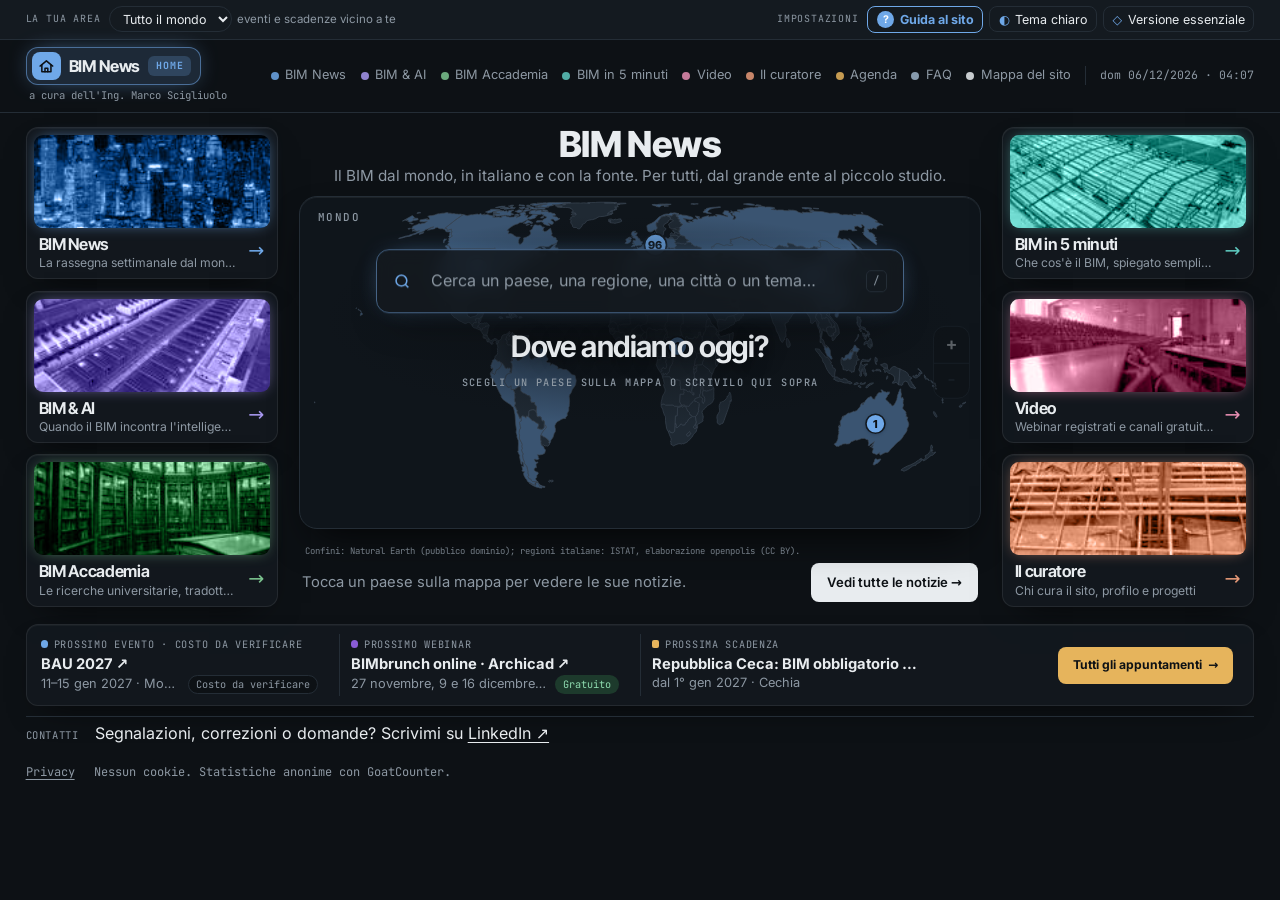
==== commit 36de4e07: "Home versione A: mappa al centro con la ricerca «Dove andiamo oggi?», tre pagine per lato Co-Authore" ====
--- a/index.html
+++ b/index.html
@@ -5,7 +5,7 @@
 <meta name="viewport" content="width=device-width, initial-scale=1, viewport-fit=cover">
 <title>BIM News · Un sito a cura di Marco Scigliuolo</title>
 <meta name="description" content="BIM News: le novità sul BIM dall'Alto Adige al resto del mondo, ogni settimana, con sintesi in italiano e link alle fonti. Mappa, filtri, archivio per mese, BIM in 5 minuti e timeline delle norme. A cura di Marco Scigliuolo.">
-<meta name="revisione" content="95 · 11/11/2026">
+<meta name="revisione" content="96 · 11/11/2026">
 <meta name="color-scheme" content="dark light">
 <link rel="icon" href="data:image/svg+xml,%3Csvg xmlns='http://www.w3.org/2000/svg' viewBox='0 0 32 32'%3E%3Ccircle cx='16' cy='16' r='14' fill='none' stroke='%232f6db5' stroke-width='3'/%3E%3Ctext x='16' y='22' font-family='Arial' font-weight='700' font-size='16' text-anchor='middle' fill='%232f6db5'%3EM%3C/text%3E%3C/svg%3E">
 <script>(function(){try{document.documentElement.dataset.theme=localStorage.getItem("tema-2026")||"dark"}catch(e){document.documentElement.dataset.theme="dark"}})();</script>
@@ -1490,6 +1490,85 @@
 .tools>li{flex:1 1 13rem}
 .top .wrap{padding-block:.45rem}
 .brand{padding-block:.22rem!important}
+
+/* home versione A: tre pagine a sinistra, mappa al centro con la ricerca, tre pagine a destra */
+:root[data-view="home"] .facade.fa-a{grid-template-columns:minmax(0,1fr) minmax(0,2.7fr) minmax(0,1fr);align-items:stretch;gap:.9rem 1.3rem;min-height:0}
+.fa-a .fc-center{display:grid;grid-template-rows:auto minmax(0,1fr);gap:.55rem;min-width:0}
+.fa-a .fc-head{display:grid;justify-items:center;text-align:center;gap:.15rem}
+.fa-a .fc-head .bn-kick,.fa-a .fc-head .fc-by{display:none}
+.fa-a .fc-h{margin:0;font-size:clamp(2rem,2.8vw,2.9rem)!important;line-height:1}
+.fa-a .fc-p{margin:0;font-size:.95rem;color:var(--muted)}
+.fa-a .fc-meta{display:flex;flex-wrap:wrap;justify-content:center;gap:.2rem 1.2rem;align-items:center}
+.fa-a .fc-meta p{margin:0}
+.fa-a .fc-map-link{font-size:.8rem!important}
+.fa-a .fc-upd{font-size:.68rem}
+.fa-a .fc-right{display:grid;grid-template-rows:minmax(0,1fr) auto auto;gap:.3rem;min-width:0}
+.fa-a .fc-side{display:grid!important;grid-template-rows:repeat(3,minmax(0,1fr));gap:.7rem!important;min-height:0}
+.fa-a .fc-side .fc-btn{position:relative;display:grid!important;grid-template-columns:minmax(0,1fr)!important;grid-template-rows:minmax(0,1fr) auto;gap:.45rem!important;padding:.45rem!important;align-content:stretch;height:100%;min-height:0}
+.fa-a .fc-side .fc-ico{width:100%!important;height:100%!important;min-height:3.6rem;border-radius:9px!important}
+.fa-a .fc-side .fc-t{padding:0 2rem 0 .3rem;min-width:0}
+.fa-a .fc-side .fc-t small{display:block!important;font-size:.76rem;line-height:1.3;white-space:nowrap;overflow:hidden;text-overflow:ellipsis}
+.fa-a .fc-side .fc-go{position:absolute;right:.8rem;bottom:.75rem}
+.lite .fa-a .fc-side .fc-ico{min-height:0;height:2.4rem!important;width:2.4rem!important;border-radius:50%!important}
+.lite .fa-a .fc-side .fc-btn{grid-template-columns:2.4rem minmax(0,1fr)!important;grid-template-rows:1fr;align-items:center}
+:root[data-view="home"] .fa-a .fc-map #map{max-height:calc(100dvh - 25.5rem)}
+.fa-a .fc-strip{grid-column:1/-1}
+.fa-a .fc-p{max-width:none;white-space:nowrap}
+@media (max-width:1500px){.fa-a .fc-p{white-space:normal}}
+.fa-a .fc-cta{flex-wrap:nowrap;gap:.4rem 1.2rem}
+.fa-a .fc-cta .fc-upd{order:2;margin:0 0 0 auto;font-size:.66rem;white-space:nowrap}
+.fa-a .fc-cta #fc-sel{order:1;min-width:0;overflow:hidden;text-overflow:ellipsis;white-space:nowrap}
+.fa-a .fc-cta .fc-open{order:3;flex:none}
+@media (max-width:1300px){.fa-a .fc-cta .fc-upd{display:none}}
+:root[data-view="home"] .fa-a .fc-map #map{max-height:calc(100dvh - 24.6rem)}
+.fa-a .fc-right>*,#fc-map,.fc-search,.fs-box{min-width:0;max-width:100%}
+.fs-box input{width:100%}
+.fc-search:has(.fs-list:not([hidden])) .fs-q,.fc-search:has(.fs-list:not([hidden]))::before{opacity:0}
+.fc-search.away{top:.8rem;transform:translate(-50%,0);width:min(26rem,60%)}
+.fc-search.away .fs-box{padding:.45rem .8rem}
+:root[data-view="home"] #fc-map .rg-list{display:none!important}
+.fa-a .fc-head{order:-2}
+.fa-a .fc-center>.fc-right{order:0}
+/* la ricerca sulla mappa */
+#fc-map{position:relative}
+.fc-search{position:absolute;left:50%;top:34%;transform:translate(-50%,-50%);z-index:6;display:grid;justify-items:center;gap:.6rem;width:min(33rem,82%);transition:top .45s cubic-bezier(.2,.7,.2,1)}
+.fc-search::before{content:"";position:absolute;inset:-2.2rem -3.5rem;z-index:-1;background:radial-gradient(closest-side,color-mix(in srgb,var(--bg) 85%,transparent),transparent);pointer-events:none;transition:opacity .4s}
+.fc-search.away::before,.fc-search.away .fs-q{opacity:0;pointer-events:none}
+.fs-box{position:relative;display:flex;align-items:center;gap:.65rem;width:100%;padding:.62rem 1rem;border-radius:13px;background:color-mix(in srgb,var(--surface) 86%,transparent);border:1px solid color-mix(in srgb,var(--k-news) 45%,var(--line));box-shadow:0 18px 40px -20px rgba(0,0,0,.75),0 0 28px -14px var(--k-news);-webkit-backdrop-filter:blur(8px);backdrop-filter:blur(8px)}
+.fs-box:focus-within{border-color:var(--k-news);box-shadow:0 0 0 3px color-mix(in srgb,var(--k-news) 30%,transparent),0 18px 40px -20px rgba(0,0,0,.75)}
+.fs-box svg{width:1.15rem;height:1.15rem;stroke:var(--k-news);fill:none;stroke-width:2;flex:none}
+.fs-box input{flex:1;min-width:0;font:inherit;font-size:1rem;background:transparent;border:0;outline:0;color:var(--ink)}
+.fs-box input::placeholder{color:var(--muted)}
+.fs-box input::-webkit-search-cancel-button{display:none}
+.fs-box kbd{font-family:var(--mono);font-size:.68rem;color:var(--muted);border:1px solid var(--line);border-radius:5px;padding:.08rem .38rem}
+.fs-list{position:absolute;top:3.4rem;left:0;right:0;margin:0;padding:.3rem;list-style:none;background:var(--surface);border:1px solid var(--line);border-radius:12px;box-shadow:var(--shadow-hi);max-height:19rem;overflow:auto;z-index:2}
+.fs-list li{display:grid;grid-template-columns:4.6rem minmax(0,1fr) auto;gap:.6rem;align-items:baseline;padding:.45rem .6rem;border-radius:8px;cursor:pointer}
+.fs-list li[aria-selected="true"],.fs-list li:hover{background:var(--k-news-s)}
+.fs-k{font-family:var(--mono);font-size:.62rem;letter-spacing:.1em;text-transform:uppercase;color:var(--k-news)}
+.fs-t{font-size:.92rem;color:var(--ink);white-space:nowrap;overflow:hidden;text-overflow:ellipsis}
+.fs-t i{font-style:normal;color:var(--muted);font-size:.8rem;margin-left:.3rem}
+.fs-n{font-family:var(--mono);font-size:.66rem;color:var(--muted);white-space:nowrap}
+.fs-q{margin:0;text-align:center;font-family:var(--display);font-weight:650;font-size:clamp(1.5rem,2.3vw,2.2rem);letter-spacing:-.02em;color:var(--ink);text-shadow:0 2px 18px rgba(0,0,0,.6);pointer-events:none;transition:opacity .35s}
+.fs-q small{display:block;font:500 .64rem var(--mono);letter-spacing:.14em;text-transform:uppercase;color:var(--muted);margin-top:.35rem;text-shadow:none}
+:root:not([data-theme="dark"]) .fs-q{text-shadow:0 2px 16px rgba(255,255,255,.9)}
+.lite .fc-search{position:relative;left:auto;top:auto;transform:none;margin:0 auto .8rem}
+.lite .fc-search::before{display:none}
+@media (prefers-reduced-motion:reduce){.fc-search{transition:none}}
+@media (max-width:1100px){
+ :root[data-view="home"] .facade.fa-a{grid-template-columns:repeat(2,minmax(0,1fr))}
+ .fa-a .fc-center{grid-column:1/-1;order:-1}
+ .fa-a .fc-side{grid-template-rows:none}
+ .fa-a .fc-side .fc-btn{grid-template-columns:4.2rem minmax(0,1fr)!important;grid-template-rows:auto;align-items:center}
+ .fa-a .fc-side .fc-ico{height:3rem!important;min-height:0}
+ :root[data-view="home"] .fa-a .fc-map #map{max-height:none}
+}
+@media (max-width:640px){
+ :root[data-view="home"] .facade.fa-a{grid-template-columns:minmax(0,1fr)}
+ .fc-search{position:relative;left:auto;top:auto;transform:none;width:100%;margin-bottom:.6rem}
+ .fc-search.away{top:auto;transform:none;width:100%}
+ .fc-search::before{display:none}
+ .fs-q{font-size:1.4rem}
+}
 </style>
 </head>
 <body>
@@ -1541,20 +1620,28 @@
 
   <section id="bim-news">
     <div class="content">
-      <div class="facade">
-        <div class="fc-left">
-          <span class="bn-kick">Rassegna settimanale · il BIM nel mondo</span>
-          <h1 class="fc-h">BIM News</h1>
-          <p class="fc-by">a cura dell'Ing. <a href="#chi-sono">Marco Scigliuolo</a></p>
-          <p class="fc-p">Il BIM dal mondo, in italiano e con la fonte. Per tutti, dal grande ente al piccolo studio.</p>
-          <nav class="fc-nav" aria-label="Pagine del sito"><a class="fc-btn k-news" href="#bim-news"><span class="fc-ico"><svg viewBox="0 0 24 24" aria-hidden="true"><circle cx="12" cy="12" r="9"/><path d="M3 12h18M12 3c2.8 3 2.8 15 0 18M12 3c-2.8 3-2.8 15 0 18"/></svg></span><span class="fc-t"><b>BIM News</b><small>La rassegna settimanale dal mondo</small></span><span class="fc-go" aria-hidden="true">→</span></a><a class="fc-btn k-ai" href="#bim-ai"><span class="fc-ico"><svg viewBox="0 0 24 24" aria-hidden="true"><path d="M11 3l1.9 5.1L18 10l-5.1 1.9L11 17l-1.9-5.1L4 10l5.1-1.9z"/><path d="M18.5 14.5l.8 2 2 .8-2 .8-.8 2-.8-2-2-.8 2-.8z"/></svg></span><span class="fc-t"><b>BIM &amp; AI</b><small>Quando il BIM incontra l'intelligenza artificiale</small></span><span class="fc-go" aria-hidden="true">→</span></a><a class="fc-btn k-acc" href="#bim-accademia"><span class="fc-ico"><svg viewBox="0 0 24 24" aria-hidden="true"><path d="M2 9l10-5 10 5-10 5z"/><path d="M6 11v5c3 2 9 2 12 0v-5M22 9v6"/></svg></span><span class="fc-t"><b>BIM Accademia</b><small>Le ricerche universitarie, tradotte in italiano</small></span><span class="fc-go" aria-hidden="true">→</span></a><a class="fc-btn k-b5" href="#bim-5-minuti"><span class="fc-ico"><svg viewBox="0 0 24 24" aria-hidden="true"><circle cx="12" cy="13" r="8"/><path d="M12 9v4l3 2M10 2.5h4"/></svg></span><span class="fc-t"><b>BIM in 5 minuti</b><small>Che cos'è il BIM, spiegato semplice</small></span><span class="fc-go" aria-hidden="true">→</span></a><a class="fc-btn k-vid" href="#video"><span class="fc-ico"><svg viewBox="0 0 24 24" aria-hidden="true"><rect x="3" y="5" width="18" height="14" rx="3"/><path d="M10 9.2v5.6l4.8-2.8z"/></svg></span><span class="fc-t"><b>Video</b><small>Webinar registrati e canali gratuiti sul BIM</small></span><span class="fc-go" aria-hidden="true">→</span></a><a class="fc-btn k-cur" href="#chi-sono"><span class="fc-ico"><svg viewBox="0 0 24 24" aria-hidden="true"><circle cx="12" cy="8" r="4"/><path d="M4 21c1.2-4.2 4.3-6 8-6s6.8 1.8 8 6"/></svg></span><span class="fc-t"><b>Il curatore</b><small>Chi cura il sito, profilo e progetti</small></span><span class="fc-go" aria-hidden="true">→</span></a></nav>
-          <p class="fc-map-link"><a href="#mappa">Non sai da dove iniziare? Apri la mappa del sito →</a></p>
-          <p class="fc-upd" id="fc-upd"></p>
+      <div class="facade fa-a">
+        <nav class="fc-nav fc-side" id="fc-nav-l" aria-label="Pagine del sito"><a class="fc-btn k-news" href="#bim-news"><span class="fc-ico"><svg viewBox="0 0 24 24" aria-hidden="true"><circle cx="12" cy="12" r="9"/><path d="M3 12h18M12 3c2.8 3 2.8 15 0 18M12 3c-2.8 3-2.8 15 0 18"/></svg></span><span class="fc-t"><b>BIM News</b><small>La rassegna settimanale dal mondo</small></span><span class="fc-go" aria-hidden="true">→</span></a><a class="fc-btn k-ai" href="#bim-ai"><span class="fc-ico"><svg viewBox="0 0 24 24" aria-hidden="true"><path d="M11 3l1.9 5.1L18 10l-5.1 1.9L11 17l-1.9-5.1L4 10l5.1-1.9z"/><path d="M18.5 14.5l.8 2 2 .8-2 .8-.8 2-.8-2-2-.8 2-.8z"/></svg></span><span class="fc-t"><b>BIM &amp; AI</b><small>Quando il BIM incontra l'intelligenza artificiale</small></span><span class="fc-go" aria-hidden="true">→</span></a><a class="fc-btn k-acc" href="#bim-accademia"><span class="fc-ico"><svg viewBox="0 0 24 24" aria-hidden="true"><path d="M2 9l10-5 10 5-10 5z"/><path d="M6 11v5c3 2 9 2 12 0v-5M22 9v6"/></svg></span><span class="fc-t"><b>BIM Accademia</b><small>Le ricerche universitarie, tradotte in italiano</small></span><span class="fc-go" aria-hidden="true">→</span></a></nav>
+        <div class="fc-center">
+          <div class="fc-head"><span class="bn-kick">Rassegna settimanale · il BIM nel mondo</span>
+            <h1 class="fc-h">BIM News</h1>
+            <p class="fc-by">a cura dell'Ing. <a href="#chi-sono">Marco Scigliuolo</a></p>
+            <p class="fc-p">Il BIM dal mondo, in italiano e con la fonte. Per tutti, dal grande ente al piccolo studio.</p>
+          </div>
+          <div class="fc-right">
+          <div class="fc-map" id="fc-map"><div class="fc-search" id="fc-search">
+              <div class="fs-box" role="combobox" aria-expanded="false" aria-haspopup="listbox" aria-owns="fs-list">
+                <svg viewBox="0 0 24 24" aria-hidden="true"><circle cx="11" cy="11" r="7"/><path d="M20 20l-4-4"/></svg>
+                <input type="search" id="fs-q" size="1" autocomplete="off" spellcheck="false" placeholder="Cerca un paese, una regione, una città o un tema…" aria-label="Cerca un paese, una regione, una città o un tema" aria-autocomplete="list" aria-controls="fs-list">
+                <kbd aria-hidden="true">/</kbd>
+              </div>
+              <ul class="fs-list" id="fs-list" role="listbox" aria-label="Suggerimenti" hidden></ul>
+              <p class="fs-q" id="fs-say" data-i18n="dove">Dove andiamo oggi?<small>Scegli un paese sulla mappa o scrivilo qui sopra</small></p>
+            </div></div>
+          <div class="fc-cta"><p class="fc-upd" id="fc-upd"></p><span id="fc-sel">Tocca un paese sulla mappa per vedere le sue notizie.</span><a class="fc-open" href="#bim-news" id="fc-open">Vedi le notizie →</a></div>
         </div>
-        <div class="fc-right">
-          <div class="fc-map" id="fc-map"></div>
-          <div class="fc-cta"><span id="fc-sel">Tocca un paese sulla mappa per vedere le sue notizie.</span><a class="fc-open" href="#bim-news" id="fc-open">Vedi le notizie →</a></div>
         </div>
+        <nav class="fc-nav fc-side" id="fc-nav-r" aria-label="Altre pagine del sito"><a class="fc-btn k-b5" href="#bim-5-minuti"><span class="fc-ico"><svg viewBox="0 0 24 24" aria-hidden="true"><circle cx="12" cy="13" r="8"/><path d="M12 9v4l3 2M10 2.5h4"/></svg></span><span class="fc-t"><b>BIM in 5 minuti</b><small>Che cos'è il BIM, spiegato semplice</small></span><span class="fc-go" aria-hidden="true">→</span></a><a class="fc-btn k-vid" href="#video"><span class="fc-ico"><svg viewBox="0 0 24 24" aria-hidden="true"><rect x="3" y="5" width="18" height="14" rx="3"/><path d="M10 9.2v5.6l4.8-2.8z"/></svg></span><span class="fc-t"><b>Video</b><small>Webinar registrati e canali gratuiti sul BIM</small></span><span class="fc-go" aria-hidden="true">→</span></a><a class="fc-btn k-cur" href="#chi-sono"><span class="fc-ico"><svg viewBox="0 0 24 24" aria-hidden="true"><circle cx="12" cy="8" r="4"/><path d="M4 21c1.2-4.2 4.3-6 8-6s6.8 1.8 8 6"/></svg></span><span class="fc-t"><b>Il curatore</b><small>Chi cura il sito, profilo e progetti</small></span><span class="fc-go" aria-hidden="true">→</span></a></nav>
         <section class="fc-strip" id="fc-strip" aria-label="Prossimi eventi e webinar" hidden></section>
       </div>
       <h1 id="news-h" class="pg-h">BIM News</h1>
@@ -2731,13 +2818,13 @@
 // guida al sito: visita guidata della home, con zone evidenziate, frecce e descrizioni
 (function(){var T=$("tour"),btn=$("tour-btn");if(!T||!btn)return;var i=0,NS="http://www.w3.org/2000/svg";
 var STEPS=[
- {t:["fc-nav"],h:"Le pagine del sito",p:"Qui trovi tutto quello che ti serve sul mondo del BIM: la rassegna delle notizie, il BIM e l'intelligenza artificiale, il BIM spiegato in cinque minuti, i video e chi cura il sito."},
- {t:["fc-map"],h:"La mappa del mondo",p:"Questa è la mappa con tutte le notizie che arrivano dal mondo. I numeri dicono quante sono; tocca un continente, poi un paese e una regione per vederle."},
+ {t:["fc-nav","fc-nav-r"],h:"Le pagine del sito",p:"Ai due lati della mappa trovi tutto quello che ti serve sul mondo del BIM: la rassegna delle notizie, il BIM e l'intelligenza artificiale, il BIM spiegato in cinque minuti, i video e chi cura il sito."},
+ {t:["fc-map"],h:"La mappa del mondo",p:"Al centro c'è la mappa con tutte le notizie che arrivano dal mondo. Scrivi un paese, una regione, una città o un tema nella barra di ricerca, oppure tocca la mappa. I numeri dicono quante sono; tocca un continente, poi un paese e una regione per vederle."},
  {t:["fc-strip"],h:"Eventi e agenda",p:"Questa è la barra degli eventi e dell'agenda: il prossimo evento gratuito e quello a pagamento, il prossimo webinar e la prossima scadenza normativa. Con «Tutti gli appuntamenti» apri l'agenda completa."},
  {t:["util"],h:"Le impostazioni",p:"Qui scegli la tua area geografica, che filtra eventi e scadenze, il tema chiaro o scuro e la versione essenziale, più leggera per le connessioni lente."},
- {t:innerWidth<700?["topnav","fc-nav"]:["fc-nav","topnav"],h:"Due modi per navigare",p:"Per muoverti nel sito puoi usare i pulsanti a sinistra oppure le schede in alto a destra: portano alle stesse pagine. Il bottone «BIM News» in alto a sinistra ti riporta sempre qui."},
+ {t:innerWidth<700?["topnav","fc-nav"]:["fc-nav","fc-nav-r","topnav"],h:"Due modi per navigare",p:"Per muoverti nel sito puoi usare le schede ai lati della mappa oppure il menu in alto a destra: portano alle stesse pagine. Il bottone «BIM News» in alto a sinistra ti riporta sempre qui."},
  {t:["faq"],h:"Le domande frequenti",p:"Il sito è grande e cresce ogni settimana. Nelle FAQ trovi le risposte alle domande che ci si pone esplorandolo: che cosa c'è nelle varie pagine, come scegliamo le notizie, in che lingue cerchiamo e come si usa il sito."}];
-function el(k){return k==="fc-nav"?document.querySelector(".fc-nav"):k==="fc-map"?document.querySelector("#fc-map .map-wrap")||$("fc-map"):k==="fc-strip"?$("fc-strip"):k==="util"?document.querySelector(".util"):k==="topnav"?document.querySelector(".top nav"):k==="faq"?document.querySelector('.top nav a[href="#faq"]'):null}
+function el(k){return k==="fc-nav"?$("fc-nav-l"):k==="fc-nav-r"?$("fc-nav-r"):k==="fc-map"?document.querySelector("#fc-map .map-wrap")||$("fc-map"):k==="fc-strip"?$("fc-strip"):k==="util"?document.querySelector(".util"):k==="topnav"?document.querySelector(".top nav"):k==="faq"?document.querySelector('.top nav a[href="#faq"]'):null}
 function mk(t,a){var e=document.createElementNS(NS,t);for(var k in a)e.setAttribute(k,a[k]);return e}
 function draw(){var st=STEPS[i],W=innerWidth,H=innerHeight,pad=8,R=[];
   st.t.forEach(function(k){var e=el(k);if(!e||!e.offsetParent&&e!==document.querySelector(".util"))return;var r=e.getBoundingClientRect();R.push({x:r.left-pad,y:r.top-pad,w:r.width+2*pad,h:r.height+2*pad})});
@@ -2992,6 +3079,54 @@
 function norm(t){return t.toLowerCase().normalize("NFD").replace(/[\u0300-\u036f]/g,"")}
 q.addEventListener("input",function(){var v=norm(q.value.trim()),n=0;L.forEach(function(d){var ok=!v||norm(d.textContent).indexOf(v)>=0;d.hidden=!ok;if(ok)n++;if(v&&ok)d.open=true});
   document.querySelectorAll(".faq-g").forEach(function(g){g.hidden=!g.querySelector(".faq-q:not([hidden])")});$("faq-none").hidden=n>0})})();
+// «Dove andiamo oggi?»: ricerca di paesi, regioni, città e temi che porta la mappa sul luogo o alle notizie
+(function(){var q=$("fs-q"),list=$("fs-list"),box=document.querySelector(".fs-box"),wrap=$("fc-search");if(!q)return;
+var R=[],cur=-1,IDX=null;if(innerWidth<560)q.placeholder="Paese, regione, città o tema…";
+function norm(t){return String(t).toLowerCase().normalize("NFD").replace(/[̀-ͯ]/g,"").replace(/[^a-z0-9 ]/g," ").trim()}
+function esc(t){return String(t).replace(/[&<>"]/g,function(c){return{"&":"&amp;","<":"&lt;",">":"&gt;","\"":"&quot;"}[c]})}
+function index(){var I=[],nat={},reg={},city={},tag={};
+  ARTS.forEach(function(a){if(a.n)nat[a.n]=(nat[a.n]||0)+1;(a.rg||[]).forEach(function(r){var k=a.n+"|"+r;reg[k]=(reg[k]||0)+1});
+    var parts=(a.p||"").split("·").map(function(x){return x.trim()}).filter(Boolean);if(parts.length>=2&&a.n){var c=parts[parts.length-1];if(c!==a.n&&(a.rg||[]).indexOf(c)<0){var k=a.n+"|"+(a.rg&&a.rg[0]||"")+"|"+c;city[k]=(city[k]||0)+1}}
+    (a.tags||[]).forEach(function(t){tag[t]=(tag[t]||0)+1})});
+  document.querySelectorAll("#ctrs .ctry").forEach(function(p){var n=p.dataset.n;I.push({k:"Paese",t:n,s:nat[n]||0,n:n})});
+  if(!I.length)Object.keys(nat).forEach(function(n){I.push({k:"Paese",t:n,s:nat[n],n:n})});
+  Object.keys(reg).forEach(function(k){var a=k.split("|");I.push({k:"Regione",t:a[1],sub:a[0],s:reg[k],n:a[0],r:a[1]})});
+  Object.keys(city).forEach(function(k){var a=k.split("|");I.push({k:"Città",t:a[2],sub:a[0]+(a[1]?" · "+a[1]:""),s:city[k],n:a[0],r:a[1]||"",c:a[2]})});
+  Object.keys(tag).forEach(function(t){I.push({k:"Tema",t:t,s:tag[t]})});
+  I.forEach(function(x){x.q=norm(x.t)});return I}
+function find(v){if(!IDX)IDX=index();var w=norm(v);if(!w)return[];
+  var out=IDX.filter(function(x){return x.q.indexOf(w)>=0}).map(function(x){return{x:x,sc:(x.q.indexOf(w)===0?0:1)+(x.s?0:.5)-Math.min(x.s,50)/200}});
+  out.sort(function(a,b){return a.sc-b.sc||a.x.t.localeCompare(b.x.t)});
+  var r=out.slice(0,7).map(function(o){return o.x});r.push({k:"Testo",t:v.trim()});return r}
+function show(){var v=q.value;R=find(v);cur=R.length?0:-1;
+  if(!R.length){list.hidden=true;box.setAttribute("aria-expanded","false");return}
+  list.innerHTML=R.map(function(x,i){var lab=x.k==="Testo"?'Cerca «'+esc(x.t)+'» in tutte le notizie':esc(x.t)+(x.sub?' <i>'+esc(x.sub)+'</i>':'');
+    var cnt=x.k==="Testo"?"":(x.s?x.s+(x.s===1?" notizia":" notizie"):"ancora nessuna notizia");
+    return '<li role="option" id="fs-o'+i+'" aria-selected="'+(i===cur)+'" data-i="'+i+'"><span class="fs-k">'+x.k+'</span><span class="fs-t">'+lab+'</span><span class="fs-n">'+cnt+'</span></li>'}).join("");
+  list.hidden=false;box.setAttribute("aria-expanded","true");mark()}
+function mark(){[].forEach.call(list.children,function(li,i){li.setAttribute("aria-selected",i===cur)});q.setAttribute("aria-activedescendant",cur>=0?"fs-o"+cur:"")}
+function close(){list.hidden=true;box.setAttribute("aria-expanded","false")}
+function toNews(text){var back=$("map-back");if(back&&!back.hidden)clickEl(back);var f=$("q");if(f){f.value=text;f.dispatchEvent(new Event("input"))}location.hash="#bim-news"}
+function clickEl(e){if(e)e.dispatchEvent(new MouseEvent("click",{bubbles:true}))}
+function go(x){close();if(!x)return;
+  if(x.k==="Tema"||x.k==="Testo"){toNews(x.t);return}
+  var p=document.querySelector('#ctrs .ctry[data-n="'+x.n.replace(/"/g,"")+'"]');
+  if(!p||document.documentElement.classList.contains("lite")){toNews(x.c||x.r||x.n);return}
+  var back=$("map-back");if(back&&!back.hidden)clickEl(back);
+  clickEl(p);clickEl(p);
+  if(x.r){setTimeout(function(){clickEl(document.querySelector('#rgs .rg[data-r="'+x.r.replace(/"/g,"")+'"]'))},60)}
+  q.value="";q.blur()}
+q.addEventListener("input",show);q.addEventListener("focus",function(){if(q.value)show()});
+q.addEventListener("keydown",function(e){if(e.key==="ArrowDown"){e.preventDefault();if(R.length){cur=(cur+1)%R.length;mark()}}
+  else if(e.key==="ArrowUp"){e.preventDefault();if(R.length){cur=(cur-1+R.length)%R.length;mark()}}
+  else if(e.key==="Enter"){e.preventDefault();go(R[cur])}else if(e.key==="Escape"){close();q.blur()}});
+list.addEventListener("mousedown",function(e){var li=e.target.closest("li");if(li){e.preventDefault();go(R[+li.dataset.i])}});
+document.addEventListener("click",function(e){if(!wrap.contains(e.target))close()});
+document.addEventListener("keydown",function(e){if(e.key==="/"&&document.documentElement.dataset.view==="home"&&!/INPUT|TEXTAREA|SELECT/.test((document.activeElement||{}).tagName||"")){e.preventDefault();q.focus()}});
+// quando sei dentro un continente o un paese la frase si fa da parte e la barra sale
+var mw=$("map-where");function sync(){wrap.classList.toggle("away",!!mw&&mw.textContent.trim()!==""&&mw.textContent.trim()!=="Mondo")}
+if(mw){new MutationObserver(sync).observe(mw,{childList:true,characterData:true,subtree:true});sync()}
+})();
 // «Grafici della veste C»: articoli di BIM Accademia per anno (filtro) e misuratori dei risultati
 (function(){
 // misuratori: ogni percentuale sulla sua scala da 0 a 100, senza confronti tra voci diverse
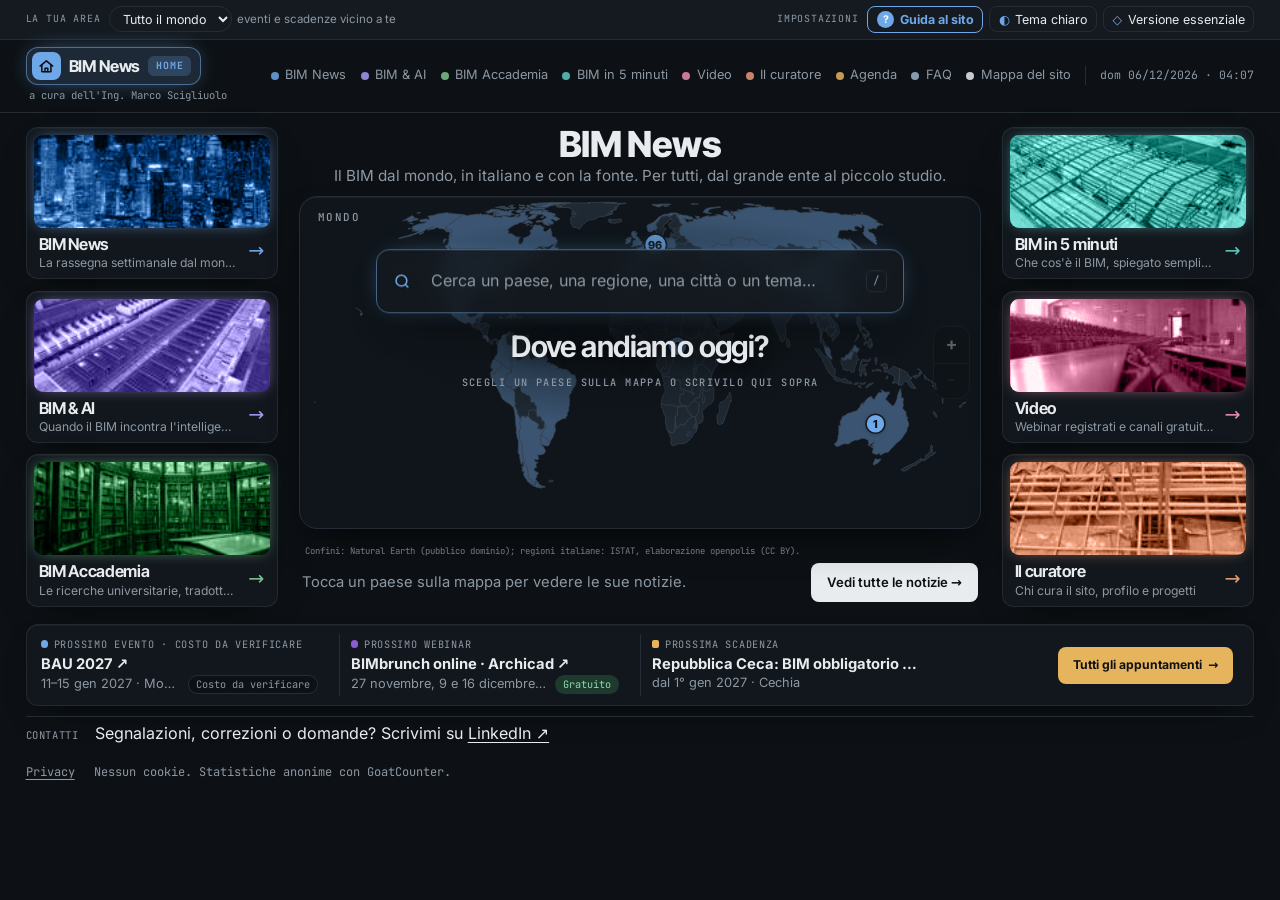
==== commit 0a8d0f6a: "Ricerca a tappeto, primo blocco: 10 notizie verificate da Messico, Costa Rica, Uruguay, Colombia e P" ====
--- a/index.html
+++ b/index.html
@@ -5,7 +5,7 @@
 <meta name="viewport" content="width=device-width, initial-scale=1, viewport-fit=cover">
 <title>BIM News · Un sito a cura di Marco Scigliuolo</title>
 <meta name="description" content="BIM News: le novità sul BIM dall'Alto Adige al resto del mondo, ogni settimana, con sintesi in italiano e link alle fonti. Mappa, filtri, archivio per mese, BIM in 5 minuti e timeline delle norme. A cura di Marco Scigliuolo.">
-<meta name="revisione" content="96 · 11/11/2026">
+<meta name="revisione" content="98 · 11/11/2026">
 <meta name="color-scheme" content="dark light">
 <link rel="icon" href="data:image/svg+xml,%3Csvg xmlns='http://www.w3.org/2000/svg' viewBox='0 0 32 32'%3E%3Ccircle cx='16' cy='16' r='14' fill='none' stroke='%232f6db5' stroke-width='3'/%3E%3Ctext x='16' y='22' font-family='Arial' font-weight='700' font-size='16' text-anchor='middle' fill='%232f6db5'%3EM%3C/text%3E%3C/svg%3E">
 <script>(function(){try{document.documentElement.dataset.theme=localStorage.getItem("tema-2026")||"dark"}catch(e){document.documentElement.dataset.theme="dark"}})();</script>
@@ -1569,6 +1569,22 @@
  .fc-search::before{display:none}
  .fs-q{font-size:1.4rem}
 }
+/* criteri: livelli delle fonti e lingue */
+.crit-h{margin:.6rem 0 .2rem}
+.crit-lv{margin:0;padding-left:1.3rem;display:grid;gap:.4rem}
+.crit-lv li::marker{font-family:var(--mono);color:var(--accent);font-weight:600}
+.crit-no{color:var(--muted)}
+.crit-lang{border:1px solid var(--line);border-radius:10px;background:var(--surface);margin-top:.4rem}
+.crit-lang summary{cursor:pointer;list-style:none;padding:.7rem 2.4rem .7rem .9rem;font-weight:600;position:relative;display:flex;flex-wrap:wrap;gap:.2rem .8rem;align-items:baseline}
+.crit-lang summary::-webkit-details-marker{display:none}
+.crit-lang summary::after{content:"+";position:absolute;right:.9rem;top:.6rem;font-family:var(--mono);color:var(--accent)}
+.crit-lang[open] summary::after{content:"−"}
+.crit-lang summary span{font:500 .68rem var(--mono);letter-spacing:.06em;color:var(--muted);text-transform:uppercase}
+.crit-lang>*:not(summary){margin:0 .9rem .7rem}
+.crit-lang .lg-list{margin-bottom:.8rem}
+.crit .crit-lang ul.lg-list{display:flex!important;flex-wrap:wrap;gap:.35rem;padding:0;list-style:none}
+.crit .crit-lang ul.lg-list li{display:inline-flex;margin:0;padding:.3rem .6rem;list-style:none}
+.crit .crit-lang ul.lg-list li::before{content:none}
 </style>
 </head>
 <body>
@@ -1672,6 +1688,21 @@
             <li><b>Eventi di riferimento</b>: fiere, congressi e premi del settore</li>
           </ul>
           <p>A parità di interesse, si preferisce la notizia che aiuta qualcuno a cominciare: una guida gratuita, un obbligo spiegato, un primo progetto pilota, un paese che parte da zero.</p>
+          <h4 class="crit-h">Da quali fonti, in ordine di affidabilità</h4>
+          <ol class="crit-lv">
+            <li><b>Fonti istituzionali</b>, sempre ammesse: governi, ministeri, gazzette ufficiali, enti normativi (ISO, CEN, UNI, DIN e gli equivalenti nazionali), sezioni nazionali di buildingSMART, stazioni appaltanti pubbliche, università e banche di sviluppo. Città, regioni e province valgono solo quando danno un contributo concreto al BIM: un obbligo, un regolamento, un permesso di costruire su modello, un programma, una grande opera.</li>
+            <li><b>Stampa autorevole</b>: testate di settore con una redazione, grandi quotidiani nazionali, agenzie di stampa.</li>
+            <li><b>Grandi aziende</b>, solo per fatti di peso reale, come una grande opera consegnata in BIM; mai per presentare un prodotto.</li>
+          </ol>
+          <p class="crit-no">Restano sempre fuori blog personali, siti di singoli studi o consulenti, rivenditori, cronaca locale, post sui social e siti senza autore né data. Ogni notizia è verificata aprendo la sua fonte, e non si pubblica nulla prima del 2015.</p>
+          <details class="crit-lang">
+            <summary>Le lingue in cui cerchiamo le notizie <span id="crit-lg-n"></span></summary>
+            <p>Ogni notizia si cerca nella lingua del paese in cui nasce, non solo in inglese.</p>
+            <ul class="lg-list lg-yes" data-lg="yes"></ul>
+            <p><b>In verifica</b>: lingue nazionali di paesi in cui ci aspettiamo attività sul BIM. Restano nell'elenco se portano fonti valide, altrimenti ne escono.</p>
+            <ul class="lg-list lg-test" data-lg="test"></ul>
+            <p class="crit-more">Come le abbiamo scelte è spiegato nelle <a href="#faq">domande frequenti</a>.</p>
+          </details>
           <p>Ogni notizia ha il link alla fonte principale, per chi vuole leggerla per intero. Quando una data o un dettaglio non sono certi, lo segnala una nota.</p>
         </div>
         <p class="ai-crit">Esplora le notizie per luogo, tema e periodo con la mappa, i filtri e l'archivio; nella scheda BIM &amp; AI trovi quelle dedicate all'intelligenza artificiale. Nella colonna a sinistra trovi anche i prossimi eventi e webinar.</p>
@@ -1801,7 +1832,7 @@
       <h2>Domande frequenti</h2>
       <p class="lead">Le domande che ci si pone esplorando BIM News: che cosa trovi nelle varie pagine, come scegliamo le notizie, in che lingue cerchiamo, come si usa il sito.</p>
       <label class="faq-search"><span class="f-lab">Cerca tra le domande</span><input type="search" id="faq-q" placeholder="per esempio: lingue, mappa, traduzioni"></label>
-      <div class="faq-list" id="faq-list"><div class="faq-col"><div class="faq-g"><h3>Il sito</h3><details class="faq-q"><summary>Chi gestisce questo sito?</summary><div class="faq-a"><p>Il sito è gestito dall'ingegner Marco Scigliuolo ed è generato tramite Claude, l'assistente di intelligenza artificiale di Anthropic. Nella pagina <a href="#chi-sono">Il curatore</a> trovi profilo, portfolio, manuali e progetti.</p></div></details><details class="faq-q"><summary>Come vengono aggiornate le notizie e quanto sono attendibili?</summary><div class="faq-a"><p>Le notizie vengono aggiornate ogni settimana, il lunedì, in modo completamente automatico: la ricerca la svolge Claude seguendo criteri precisi stabiliti dall'autore, cioè quali fonti sono ammesse, quali temi contano, in quali lingue cercare e che cosa verificare prima di pubblicare. Li trovi nelle risposte qui sotto. Ogni notizia riporta il link alla fonte originale: per una decisione importante, fai sempre riferimento a quella.</p></div></details><details class="faq-q"><summary>Come posso contattare l'autore?</summary><div class="faq-a"><p>Tramite <a href="https://www.linkedin.com/in/marco-scigliuolo/" target="_blank" rel="noopener">LinkedIn ↗</a>. <b>Nota bene:</b> il sito è curato da una sola persona, quindi l'autore non sempre riesce a rispondere subito alle domande.</p></div></details><details class="faq-q"><summary>L'autore è aperto a collaborazioni?</summary><div class="faq-a"><p>Dipende da che cosa si vuole fare insieme. Il sito è completamente automatizzato e l'autore lo ritocca a mano solo di rado, quindi le collaborazioni possibili riguardano la stesura di articoli specifici. All'autore piacerebbe molto ascoltare i problemi tipici che si affrontano nel lavoro, trovare insieme le soluzioni e magari pubblicarle insieme. I collaboratori vengono sempre citati come autori degli articoli; la pubblicazione la fa personalmente l'autore, che non condivide con nessuno l'accesso al sito.</p></div></details><details class="faq-q"><summary>Che cos'è BIM News?</summary><div class="faq-a"><p>Una rassegna settimanale sul BIM (Building Information Modeling, il metodo di progettare e gestire le opere con un modello digitale fatto di oggetti che portano con sé le loro informazioni). Raccoglie le notizie da tutto il mondo, le riassume in italiano, le colloca sulla mappa e mette sempre il link alla fonte. Accanto alle notizie ci sono una guida per chi comincia, le ricerche universitarie tradotte, video, agenda e manuali.</p></div></details><details class="faq-q"><summary>Devo registrarmi o pagare?</summary><div class="faq-a"><p>No. Il sito è gratuito e senza registrazione.</p></div></details></div><div class="faq-g"><h3>Le notizie</h3><details class="faq-q"><summary>Da dove arrivano le notizie?</summary><div class="faq-a"><p>Da tre tipi di fonti. Le <b>fonti istituzionali</b>: governi, ministeri, gazzette ufficiali, enti normativi, sezioni nazionali di buildingSMART, stazioni appaltanti, università, banche di sviluppo; città, regioni e province solo quando danno un contributo concreto, come un obbligo, un regolamento o una grande opera. La <b>stampa autorevole</b>: testate di settore con redazione, grandi quotidiani nazionali, agenzie di stampa. Le <b>grandi aziende</b>, solo per fatti di peso reale e mai per pubblicità. Restano fuori blog personali, siti di singoli studi, rivenditori, cronaca locale e social.</p></div></details><details class="faq-q"><summary>Come scegliete che cosa pubblicare?</summary><div class="faq-a"><p>Pubblichiamo un fatto quando cambia qualcosa per chi progetta o costruisce in quel paese: strategie nazionali e obblighi, norme adottate, grandi opere pubbliche in BIM, primi progetti pilota, eventi di riferimento. Il criterio di fondo è l'inclusività: a parità di interesse scegliamo la notizia che aiuta qualcuno a cominciare. I dettagli sono nel riquadro «Come scegliamo le notizie» di <a href="#bim-news">BIM News</a>.</p></div></details><details class="faq-q"><summary>Perché sulla mappa alcuni paesi sono ancora vuoti?</summary><div class="faq-a"><p>Perché la ricerca non li ha ancora raggiunti, non perché lì il BIM manchi. È in corso una ricerca a tappeto, area per area, nella lingua di ogni paese; ogni settimana una parte del lavoro va ai paesi ancora vuoti.</p></div></details><details class="faq-q"><summary>Che cosa indicano i numeri sulla mappa?</summary><div class="faq-a"><p>Quante notizie ci sono per continente, paese o regione. Tocca un continente, poi un paese e una regione per vedere le notizie di quel luogo.</p></div></details><details class="faq-q"><summary>Perché alcune notizie hanno l'etichetta «Archivio»?</summary><div class="faq-a"><p>Sono notizie che abbiamo raccolto più di sette giorni dopo la loro uscita, per completare la storia di un paese o di una norma.</p></div></details><details class="faq-q"><summary>Perché non ci sono notizie prima del 2015?</summary><div class="faq-a"><p>Il 2015 è l'anno in cui è uscita la prima parte della UNI 11337, la serie di norme italiane sul BIM. Lo usiamo come punto di partenza comune per tutto il mondo.</p></div></details><details class="faq-q"><summary>Che cosa trovo in BIM & AI?</summary><div class="faq-a"><p>Le notizie in cui il tema principale è l'intelligenza artificiale applicata al BIM e alle costruzioni, con la stessa mappa e gli stessi filtri di BIM News.</p></div></details></div></div><div class="faq-col"><div class="faq-g"><h3>Le lingue della ricerca</h3><details class="faq-q"><summary>In che lingue cercate le notizie?</summary><div class="faq-a"><p>Cerchiamo ogni notizia nella lingua del paese in cui nasce, non solo in inglese. Qui sotto trovi le lingue in cui cerchiamo e quelle che stiamo verificando.<h4 class="lg-h">Lingue in cui cerchiamo (36)</h4><ul class="lg-list lg-yes"><li><b>Arabo</b><span lang="">العربية</span></li><li><b>Bulgaro</b><span lang="">български</span></li><li><b>Catalano</b><span lang="">català</span></li><li><b>Ceco</b><span lang="">čeština</span></li><li><b>Cinese</b><span lang="">中文</span></li><li><b>Coreano</b><span lang="">한국어</span></li><li><b>Curdo sorani</b><span lang="">کوردی</span></li><li><b>Danese</b><span lang="">dansk</span></li><li><b>Ebraico</b><span lang="">עברית</span></li><li><b>Estone</b><span lang="">eesti</span></li><li><b>Finlandese</b><span lang="">suomi</span></li><li><b>Francese</b><span lang="">français</span></li><li><b>Giapponese</b><span lang="">日本語</span></li><li><b>Greco</b><span lang="">ελληνικά</span></li><li><b>Indonesiano</b><span lang="">Bahasa Indonesia</span></li><li><b>Inglese</b><span lang="">English</span></li><li><b>Italiano</b><span lang="">italiano</span></li><li><b>Lettone</b><span lang="">latviešu</span></li><li><b>Lituano</b><span lang="">lietuvių</span></li><li><b>Malayalam</b><span lang="">മലയാളം</span></li><li><b>Norvegese</b><span lang="">norsk</span></li><li><b>Olandese</b><span lang="">Nederlands</span></li><li><b>Persiano</b><span lang="">فارسی</span></li><li><b>Polacco</b><span lang="">polski</span></li><li><b>Portoghese</b><span lang="">português</span></li><li><b>Russo</b><span lang="">русский</span></li><li><b>Spagnolo</b><span lang="">español</span></li><li><b>Svedese</b><span lang="">svenska</span></li><li><b>Tagiko</b><span lang="">тоҷикӣ</span></li><li><b>Tamil</b><span lang="">தமிழ்</span></li><li><b>Tedesco</b><span lang="">Deutsch</span></li><li><b>Thai</b><span lang="">ไทย</span></li><li><b>Turco</b><span lang="">Türkçe</span></li><li><b>Ucraino</b><span lang="">українська</span></li><li><b>Ungherese</b><span lang="">magyar</span></li><li><b>Vietnamita</b><span lang="">Tiếng Việt</span></li></ul><h4 class="lg-h">Lingue in verifica (40)</h4><p>Sono le lingue nazionali di paesi in cui ci aspettiamo attività sul BIM. Le cerchiamo una per una: se dopo ricerche serie non troviamo fonti adatte, la lingua esce dall'elenco; se le troviamo, passa tra quelle qui sopra.</p><ul class="lg-list lg-test"><li><b>Afrikaans</b><span lang="">Afrikaans</span></li><li><b>Albanese</b><span lang="">shqip</span></li><li><b>Amarico</b><span lang="">አማርኛ</span></li><li><b>Armeno</b><span lang="">հայերեն</span></li><li><b>Azero</b><span lang="">azərbaycanca</span></li><li><b>Basco</b><span lang="">euskara</span></li><li><b>Bengalese</b><span lang="">বাংলা</span></li><li><b>Birmano</b><span lang="">မြန်မာ</span></li><li><b>Bosniaco</b><span lang="">bosanski</span></li><li><b>Croato</b><span lang="">hrvatski</span></li><li><b>Filippino</b><span lang="">Filipino</span></li><li><b>Galiziano</b><span lang="">galego</span></li><li><b>Georgiano</b><span lang="">ქართული</span></li><li><b>Hausa</b><span lang="">Hausa</span></li><li><b>Hindi</b><span lang="">हिन्दी</span></li><li><b>Irlandese</b><span lang="">Gaeilge</span></li><li><b>Islandese</b><span lang="">íslenska</span></li><li><b>Kazako</b><span lang="">қазақ</span></li><li><b>Khmer</b><span lang="">ខ្មែរ</span></li><li><b>Kinyarwanda</b><span lang="">Ikinyarwanda</span></li><li><b>Lao</b><span lang="">ລາວ</span></li><li><b>Lussemburghese</b><span lang="">Lëtzebuergesch</span></li><li><b>Macedone</b><span lang="">македонски</span></li><li><b>Malese</b><span lang="">Bahasa Melayu</span></li><li><b>Malgascio</b><span lang="">malagasy</span></li><li><b>Maltese</b><span lang="">Malti</span></li><li><b>Marathi</b><span lang="">मराठी</span></li><li><b>Mongolo</b><span lang="">монгол</span></li><li><b>Nepalese</b><span lang="">नेपाली</span></li><li><b>Rumeno</b><span lang="">română</span></li><li><b>Serbo</b><span lang="">српски</span></li><li><b>Singalese</b><span lang="">සිංහල</span></li><li><b>Slovacco</b><span lang="">slovenčina</span></li><li><b>Sloveno</b><span lang="">slovenščina</span></li><li><b>Somalo</b><span lang="">Soomaali</span></li><li><b>Swahili</b><span lang="">Kiswahili</span></li><li><b>Urdu</b><span lang="">اردو</span></li><li><b>Uzbeko</b><span lang="">oʻzbekcha</span></li><li><b>Yoruba</b><span lang="">Yorùbá</span></li><li><b>Zulu</b><span lang="">isiZulu</span></li></ul></div></details><details class="faq-q"><summary>Come avete scelto queste lingue?</summary><div class="faq-a"><p>Nel mondo si parlano circa 7.100–7.200 lingue: è l'ordine di grandezza indicato da Ethnologue, il catalogo di riferimento. Solo una piccola parte ha contenuti digitali su temi tecnici. Per misurarlo abbiamo usato un indicatore pubblico e verificabile: le edizioni di Wikipedia. Wikipedia ha 348 edizioni linguistiche attive; la voce sull'intelligenza artificiale c'è in 185, quella sul BIM in 38. Le lingue con la voce sul BIM (tolto l'esperanto, che non ha un paese di riferimento) sono il punto di partenza della ricerca. A queste aggiungiamo, in verifica, le lingue nazionali dei paesi dove ci aspettiamo attività. Dati rilevati a novembre 2026.</p></div></details></div><div class="faq-g"><h3>Le altre pagine</h3><details class="faq-q"><summary>Non conosco il BIM: da dove parto?</summary><div class="faq-a"><p>Da <a href="#bim-5-minuti">BIM in 5 minuti</a>: che cos'è, a che cosa serve, le norme, le sigle, le dimensioni dal 3D al 10D e i risultati concreti misurati dalle ricerche.</p></div></details><details class="faq-q"><summary>Che cos'è BIM Accademia? Chi traduce gli abstract?</summary><div class="faq-a"><p><a href="#bim-accademia">BIM Accademia</a> raccoglie articoli scientifici sul BIM in accesso aperto, con licenza Creative Commons BY, che permette di riprodurre e tradurre l'abstract. Le traduzioni sono nostre e sono indicate come tali; per citare un articolo vale sempre il testo originale, a un clic.</p></div></details><details class="faq-q"><summary>Dove trovo eventi, webinar e scadenze?</summary><div class="faq-a"><p>Nell'<a href="#agenda">Agenda</a> e nella striscia in fondo alla home. Con «La tua area», nelle impostazioni in alto, vedi prima gli appuntamenti del tuo continente.</p></div></details><details class="faq-q"><summary>Che cosa sono i manuali nella pagina del curatore?</summary><div class="faq-a"><p>Guide pratiche per chi progetta: Property Set per l'IFC, Dynamo, AutoCAD, progettazione elettrica, linguaggi di programmazione. Le trovi in <a href="#studio">Nello studio</a>, da leggere online o scaricare in PDF.</p></div></details><details class="faq-q"><summary>Dove trovo video e lezioni universitarie?</summary><div class="faq-a"><p>Nella pagina <a href="#video">Video</a>: webinar e conferenze registrati, canali gratuiti e lezioni di università.</p></div></details></div><div class="faq-g"><h3>Usare il sito</h3><details class="faq-q"><summary>Che differenza c'è tra versione completa ed essenziale?</summary><div class="faq-a"><p>La versione completa ha mappa interattiva, foto, animazioni e caratteri del sito. L'essenziale scarica solo testi e notizie: è pensata per connessioni lente e per chi preferisce meno movimento. Si cambia con il tasto in alto a destra.</p></div></details><details class="faq-q"><summary>Come passo dal tema scuro a quello chiaro?</summary><div class="faq-a"><p>Con il tasto «Tema chiaro» o «Tema scuro» in alto a destra. Il sito ricorda la scelta.</p></div></details><details class="faq-q"><summary>Il sito è molto grande: c'è una guida?</summary><div class="faq-a"><p>Sì, tre. La <b>Guida al sito</b>, dal tasto in alto nella home, mostra passo per passo le parti principali. La <a href="#mappa">Mappa del sito</a> elenca tutte le pagine con una breve descrizione. E questa pagina risponde alle domande più frequenti.</p></div></details><details class="faq-q"><summary>Come segnalo un errore o una notizia?</summary><div class="faq-a"><p>Scrivi all'autore su <a href="https://www.linkedin.com/in/marco-scigliuolo/" target="_blank" rel="noopener">LinkedIn ↗</a>, con il link alla fonte: ogni segnalazione viene verificata prima di essere pubblicata.</p></div></details></div></div></div>
+      <div class="faq-list" id="faq-list"><div class="faq-col"><div class="faq-g"><h3>Il sito</h3><details class="faq-q"><summary>Chi gestisce questo sito?</summary><div class="faq-a"><p>Il sito è gestito dall'ingegner Marco Scigliuolo ed è generato tramite Claude, l'assistente di intelligenza artificiale di Anthropic. Nella pagina <a href="#chi-sono">Il curatore</a> trovi profilo, portfolio, manuali e progetti.</p></div></details><details class="faq-q"><summary>Come vengono aggiornate le notizie e quanto sono attendibili?</summary><div class="faq-a"><p>Le notizie vengono aggiornate ogni settimana, il lunedì, in modo completamente automatico: la ricerca la svolge Claude seguendo criteri precisi stabiliti dall'autore, cioè quali fonti sono ammesse, quali temi contano, in quali lingue cercare e che cosa verificare prima di pubblicare. Li trovi nelle risposte qui sotto. Ogni notizia riporta il link alla fonte originale: per una decisione importante, fai sempre riferimento a quella.</p></div></details><details class="faq-q"><summary>Come posso contattare l'autore?</summary><div class="faq-a"><p>Tramite <a href="https://www.linkedin.com/in/marco-scigliuolo/" target="_blank" rel="noopener">LinkedIn ↗</a>. <b>Nota bene:</b> il sito è curato da una sola persona, quindi l'autore non sempre riesce a rispondere subito alle domande.</p></div></details><details class="faq-q"><summary>L'autore è aperto a collaborazioni?</summary><div class="faq-a"><p>Dipende da che cosa si vuole fare insieme. Il sito è completamente automatizzato e l'autore lo ritocca a mano solo di rado, quindi le collaborazioni possibili riguardano la stesura di articoli specifici. All'autore piacerebbe molto ascoltare i problemi tipici che si affrontano nel lavoro, trovare insieme le soluzioni e magari pubblicarle insieme. I collaboratori vengono sempre citati come autori degli articoli; la pubblicazione la fa personalmente l'autore, che non condivide con nessuno l'accesso al sito.</p></div></details><details class="faq-q"><summary>Chi sovvenziona o sponsorizza il sito?</summary><div class="faq-a"><p>Nessuno. Il sito non ha sponsor, pubblicità né finanziamenti: tutte le spese sono a carico del curatore, cioè l'abbonamento al piano Pro di Claude con cui il sito viene generato e aggiornato, e il tempo che il curatore dedica a gestirlo. Il sito è ospitato gratuitamente su GitHub Pages.</p></div></details><details class="faq-q"><summary>Che cos'è BIM News?</summary><div class="faq-a"><p>Una rassegna settimanale sul BIM (Building Information Modeling, il metodo di progettare e gestire le opere con un modello digitale fatto di oggetti che portano con sé le loro informazioni). Raccoglie le notizie da tutto il mondo, le riassume in italiano, le colloca sulla mappa e mette sempre il link alla fonte. Accanto alle notizie ci sono una guida per chi comincia, le ricerche universitarie tradotte, video, agenda e manuali.</p></div></details><details class="faq-q"><summary>Devo registrarmi o pagare?</summary><div class="faq-a"><p>No. Il sito è gratuito e senza registrazione.</p></div></details></div><div class="faq-g"><h3>Le notizie</h3><details class="faq-q"><summary>Da dove arrivano le notizie?</summary><div class="faq-a"><p>Da tre tipi di fonti. Le <b>fonti istituzionali</b>: governi, ministeri, gazzette ufficiali, enti normativi, sezioni nazionali di buildingSMART, stazioni appaltanti, università, banche di sviluppo; città, regioni e province solo quando danno un contributo concreto, come un obbligo, un regolamento o una grande opera. La <b>stampa autorevole</b>: testate di settore con redazione, grandi quotidiani nazionali, agenzie di stampa. Le <b>grandi aziende</b>, solo per fatti di peso reale e mai per pubblicità. Restano fuori blog personali, siti di singoli studi, rivenditori, cronaca locale e social.</p></div></details><details class="faq-q"><summary>Come scegliete che cosa pubblicare?</summary><div class="faq-a"><p>Pubblichiamo un fatto quando cambia qualcosa per chi progetta o costruisce in quel paese: strategie nazionali e obblighi, norme adottate, grandi opere pubbliche in BIM, primi progetti pilota, eventi di riferimento. Il criterio di fondo è l'inclusività: a parità di interesse scegliamo la notizia che aiuta qualcuno a cominciare. I dettagli sono nel riquadro «Come scegliamo le notizie» di <a href="#bim-news">BIM News</a>.</p></div></details><details class="faq-q"><summary>Perché sulla mappa alcuni paesi sono ancora vuoti?</summary><div class="faq-a"><p>Perché la ricerca non li ha ancora raggiunti, non perché lì il BIM manchi. È in corso una ricerca a tappeto, area per area, nella lingua di ogni paese; ogni settimana una parte del lavoro va ai paesi ancora vuoti.</p></div></details><details class="faq-q"><summary>Che cosa indicano i numeri sulla mappa?</summary><div class="faq-a"><p>Quante notizie ci sono per continente, paese o regione. Tocca un continente, poi un paese e una regione per vedere le notizie di quel luogo.</p></div></details><details class="faq-q"><summary>Perché alcune notizie hanno l'etichetta «Archivio»?</summary><div class="faq-a"><p>Sono notizie che abbiamo raccolto più di sette giorni dopo la loro uscita, per completare la storia di un paese o di una norma.</p></div></details><details class="faq-q"><summary>Perché non ci sono notizie prima del 2015?</summary><div class="faq-a"><p>Il 2015 è l'anno in cui è uscita la prima parte della UNI 11337, la serie di norme italiane sul BIM. Lo usiamo come punto di partenza comune per tutto il mondo.</p></div></details><details class="faq-q"><summary>Che cosa trovo in BIM & AI?</summary><div class="faq-a"><p>Le notizie in cui il tema principale è l'intelligenza artificiale applicata al BIM e alle costruzioni, con la stessa mappa e gli stessi filtri di BIM News.</p></div></details></div></div><div class="faq-col"><div class="faq-g"><h3>Le lingue della ricerca</h3><details class="faq-q"><summary>In che lingue cercate le notizie?</summary><div class="faq-a"><p>Cerchiamo ogni notizia nella lingua del paese in cui nasce, non solo in inglese. Qui sotto trovi le lingue in cui cerchiamo e quelle che stiamo verificando.<h4 class="lg-h">Lingue in cui cerchiamo (36)</h4><ul class="lg-list lg-yes"><li><b>Arabo</b><span lang="">العربية</span></li><li><b>Bulgaro</b><span lang="">български</span></li><li><b>Catalano</b><span lang="">català</span></li><li><b>Ceco</b><span lang="">čeština</span></li><li><b>Cinese</b><span lang="">中文</span></li><li><b>Coreano</b><span lang="">한국어</span></li><li><b>Curdo sorani</b><span lang="">کوردی</span></li><li><b>Danese</b><span lang="">dansk</span></li><li><b>Ebraico</b><span lang="">עברית</span></li><li><b>Estone</b><span lang="">eesti</span></li><li><b>Finlandese</b><span lang="">suomi</span></li><li><b>Francese</b><span lang="">français</span></li><li><b>Giapponese</b><span lang="">日本語</span></li><li><b>Greco</b><span lang="">ελληνικά</span></li><li><b>Indonesiano</b><span lang="">Bahasa Indonesia</span></li><li><b>Inglese</b><span lang="">English</span></li><li><b>Italiano</b><span lang="">italiano</span></li><li><b>Lettone</b><span lang="">latviešu</span></li><li><b>Lituano</b><span lang="">lietuvių</span></li><li><b>Malayalam</b><span lang="">മലയാളം</span></li><li><b>Norvegese</b><span lang="">norsk</span></li><li><b>Olandese</b><span lang="">Nederlands</span></li><li><b>Persiano</b><span lang="">فارسی</span></li><li><b>Polacco</b><span lang="">polski</span></li><li><b>Portoghese</b><span lang="">português</span></li><li><b>Russo</b><span lang="">русский</span></li><li><b>Spagnolo</b><span lang="">español</span></li><li><b>Svedese</b><span lang="">svenska</span></li><li><b>Tagiko</b><span lang="">тоҷикӣ</span></li><li><b>Tamil</b><span lang="">தமிழ்</span></li><li><b>Tedesco</b><span lang="">Deutsch</span></li><li><b>Thai</b><span lang="">ไทย</span></li><li><b>Turco</b><span lang="">Türkçe</span></li><li><b>Ucraino</b><span lang="">українська</span></li><li><b>Ungherese</b><span lang="">magyar</span></li><li><b>Vietnamita</b><span lang="">Tiếng Việt</span></li></ul><h4 class="lg-h">Lingue in verifica (40)</h4><p>Sono le lingue nazionali di paesi in cui ci aspettiamo attività sul BIM. Le cerchiamo una per una: se dopo ricerche serie non troviamo fonti adatte, la lingua esce dall'elenco; se le troviamo, passa tra quelle qui sopra.</p><ul class="lg-list lg-test"><li><b>Afrikaans</b><span lang="">Afrikaans</span></li><li><b>Albanese</b><span lang="">shqip</span></li><li><b>Amarico</b><span lang="">አማርኛ</span></li><li><b>Armeno</b><span lang="">հայերեն</span></li><li><b>Azero</b><span lang="">azərbaycanca</span></li><li><b>Basco</b><span lang="">euskara</span></li><li><b>Bengalese</b><span lang="">বাংলা</span></li><li><b>Birmano</b><span lang="">မြန်မာ</span></li><li><b>Bosniaco</b><span lang="">bosanski</span></li><li><b>Croato</b><span lang="">hrvatski</span></li><li><b>Filippino</b><span lang="">Filipino</span></li><li><b>Galiziano</b><span lang="">galego</span></li><li><b>Georgiano</b><span lang="">ქართული</span></li><li><b>Hausa</b><span lang="">Hausa</span></li><li><b>Hindi</b><span lang="">हिन्दी</span></li><li><b>Irlandese</b><span lang="">Gaeilge</span></li><li><b>Islandese</b><span lang="">íslenska</span></li><li><b>Kazako</b><span lang="">қазақ</span></li><li><b>Khmer</b><span lang="">ខ្មែរ</span></li><li><b>Kinyarwanda</b><span lang="">Ikinyarwanda</span></li><li><b>Lao</b><span lang="">ລາວ</span></li><li><b>Lussemburghese</b><span lang="">Lëtzebuergesch</span></li><li><b>Macedone</b><span lang="">македонски</span></li><li><b>Malese</b><span lang="">Bahasa Melayu</span></li><li><b>Malgascio</b><span lang="">malagasy</span></li><li><b>Maltese</b><span lang="">Malti</span></li><li><b>Marathi</b><span lang="">मराठी</span></li><li><b>Mongolo</b><span lang="">монгол</span></li><li><b>Nepalese</b><span lang="">नेपाली</span></li><li><b>Rumeno</b><span lang="">română</span></li><li><b>Serbo</b><span lang="">српски</span></li><li><b>Singalese</b><span lang="">සිංහල</span></li><li><b>Slovacco</b><span lang="">slovenčina</span></li><li><b>Sloveno</b><span lang="">slovenščina</span></li><li><b>Somalo</b><span lang="">Soomaali</span></li><li><b>Swahili</b><span lang="">Kiswahili</span></li><li><b>Urdu</b><span lang="">اردو</span></li><li><b>Uzbeko</b><span lang="">oʻzbekcha</span></li><li><b>Yoruba</b><span lang="">Yorùbá</span></li><li><b>Zulu</b><span lang="">isiZulu</span></li></ul></div></details><details class="faq-q"><summary>Come avete scelto queste lingue?</summary><div class="faq-a"><p>Nel mondo si parlano circa 7.100–7.200 lingue: è l'ordine di grandezza indicato da Ethnologue, il catalogo di riferimento. Solo una piccola parte ha contenuti digitali su temi tecnici. Per misurarlo abbiamo usato un indicatore pubblico e verificabile: le edizioni di Wikipedia. Wikipedia ha 348 edizioni linguistiche attive; la voce sull'intelligenza artificiale c'è in 185, quella sul BIM in 38. Le lingue con la voce sul BIM (tolto l'esperanto, che non ha un paese di riferimento) sono il punto di partenza della ricerca. A queste aggiungiamo, in verifica, le lingue nazionali dei paesi dove ci aspettiamo attività. Dati rilevati a novembre 2026.</p></div></details></div><div class="faq-g"><h3>Le altre pagine</h3><details class="faq-q"><summary>Non conosco il BIM: da dove parto?</summary><div class="faq-a"><p>Da <a href="#bim-5-minuti">BIM in 5 minuti</a>: che cos'è, a che cosa serve, le norme, le sigle, le dimensioni dal 3D al 10D e i risultati concreti misurati dalle ricerche.</p></div></details><details class="faq-q"><summary>Che cos'è BIM Accademia? Chi traduce gli abstract?</summary><div class="faq-a"><p><a href="#bim-accademia">BIM Accademia</a> raccoglie articoli scientifici sul BIM in accesso aperto, con licenza Creative Commons BY, che permette di riprodurre e tradurre l'abstract. Le traduzioni sono nostre e sono indicate come tali; per citare un articolo vale sempre il testo originale, a un clic.</p></div></details><details class="faq-q"><summary>Dove trovo eventi, webinar e scadenze?</summary><div class="faq-a"><p>Nell'<a href="#agenda">Agenda</a> e nella striscia in fondo alla home. Con «La tua area», nelle impostazioni in alto, vedi prima gli appuntamenti del tuo continente.</p></div></details><details class="faq-q"><summary>Che cosa sono i manuali nella pagina del curatore?</summary><div class="faq-a"><p>Guide pratiche per chi progetta: Property Set per l'IFC, Dynamo, AutoCAD, progettazione elettrica, linguaggi di programmazione. Le trovi in <a href="#studio">Nello studio</a>, da leggere online o scaricare in PDF.</p></div></details><details class="faq-q"><summary>Dove trovo video e lezioni universitarie?</summary><div class="faq-a"><p>Nella pagina <a href="#video">Video</a>: webinar e conferenze registrati, canali gratuiti e lezioni di università.</p></div></details></div><div class="faq-g"><h3>Usare il sito</h3><details class="faq-q"><summary>Che differenza c'è tra versione completa ed essenziale?</summary><div class="faq-a"><p>La versione completa ha mappa interattiva, foto, animazioni e caratteri del sito. L'essenziale scarica solo testi e notizie: è pensata per connessioni lente e per chi preferisce meno movimento. Si cambia con il tasto in alto a destra.</p></div></details><details class="faq-q"><summary>Come passo dal tema scuro a quello chiaro?</summary><div class="faq-a"><p>Con il tasto «Tema chiaro» o «Tema scuro» in alto a destra. Il sito ricorda la scelta.</p></div></details><details class="faq-q"><summary>Il sito è molto grande: c'è una guida?</summary><div class="faq-a"><p>Sì, tre. La <b>Guida al sito</b>, dal tasto in alto nella home, mostra passo per passo le parti principali. La <a href="#mappa">Mappa del sito</a> elenca tutte le pagine con una breve descrizione. E questa pagina risponde alle domande più frequenti.</p></div></details><details class="faq-q"><summary>Come segnalo un errore o una notizia?</summary><div class="faq-a"><p>Scrivi all'autore su <a href="https://www.linkedin.com/in/marco-scigliuolo/" target="_blank" rel="noopener">LinkedIn ↗</a>, con il link alla fonte: ogni segnalazione viene verificata prima di essere pubblicata.</p></div></details></div></div></div>
       <p class="faq-none" id="faq-none" hidden>Nessuna domanda trovata. Prova con un'altra parola, oppure apri la <a href="#mappa">Mappa del sito</a>.</p>
     </div>
   </section>
@@ -3127,6 +3158,11 @@
 var mw=$("map-where");function sync(){wrap.classList.toggle("away",!!mw&&mw.textContent.trim()!==""&&mw.textContent.trim()!=="Mondo")}
 if(mw){new MutationObserver(sync).observe(mw,{childList:true,characterData:true,subtree:true});sync()}
 })();
+// lingue della ricerca: BIM News riprende gli elenchi della FAQ, che sono la fonte unica
+(function(){var y=document.querySelector("#faq .lg-yes"),t=document.querySelector("#faq .lg-test");if(!y||!t)return;
+document.querySelectorAll('.crit-lang [data-lg="yes"]').forEach(function(u){u.innerHTML=y.innerHTML});
+document.querySelectorAll('.crit-lang [data-lg="test"]').forEach(function(u){u.innerHTML=t.innerHTML});
+var n=$("crit-lg-n");if(n)n.textContent=y.children.length+" lingue · "+t.children.length+" in verifica"})();
 // «Grafici della veste C»: articoli di BIM Accademia per anno (filtro) e misuratori dei risultati
 (function(){
 // misuratori: ogni percentuale sulla sua scala da 0 a 100, senza confronti tra voci diverse
